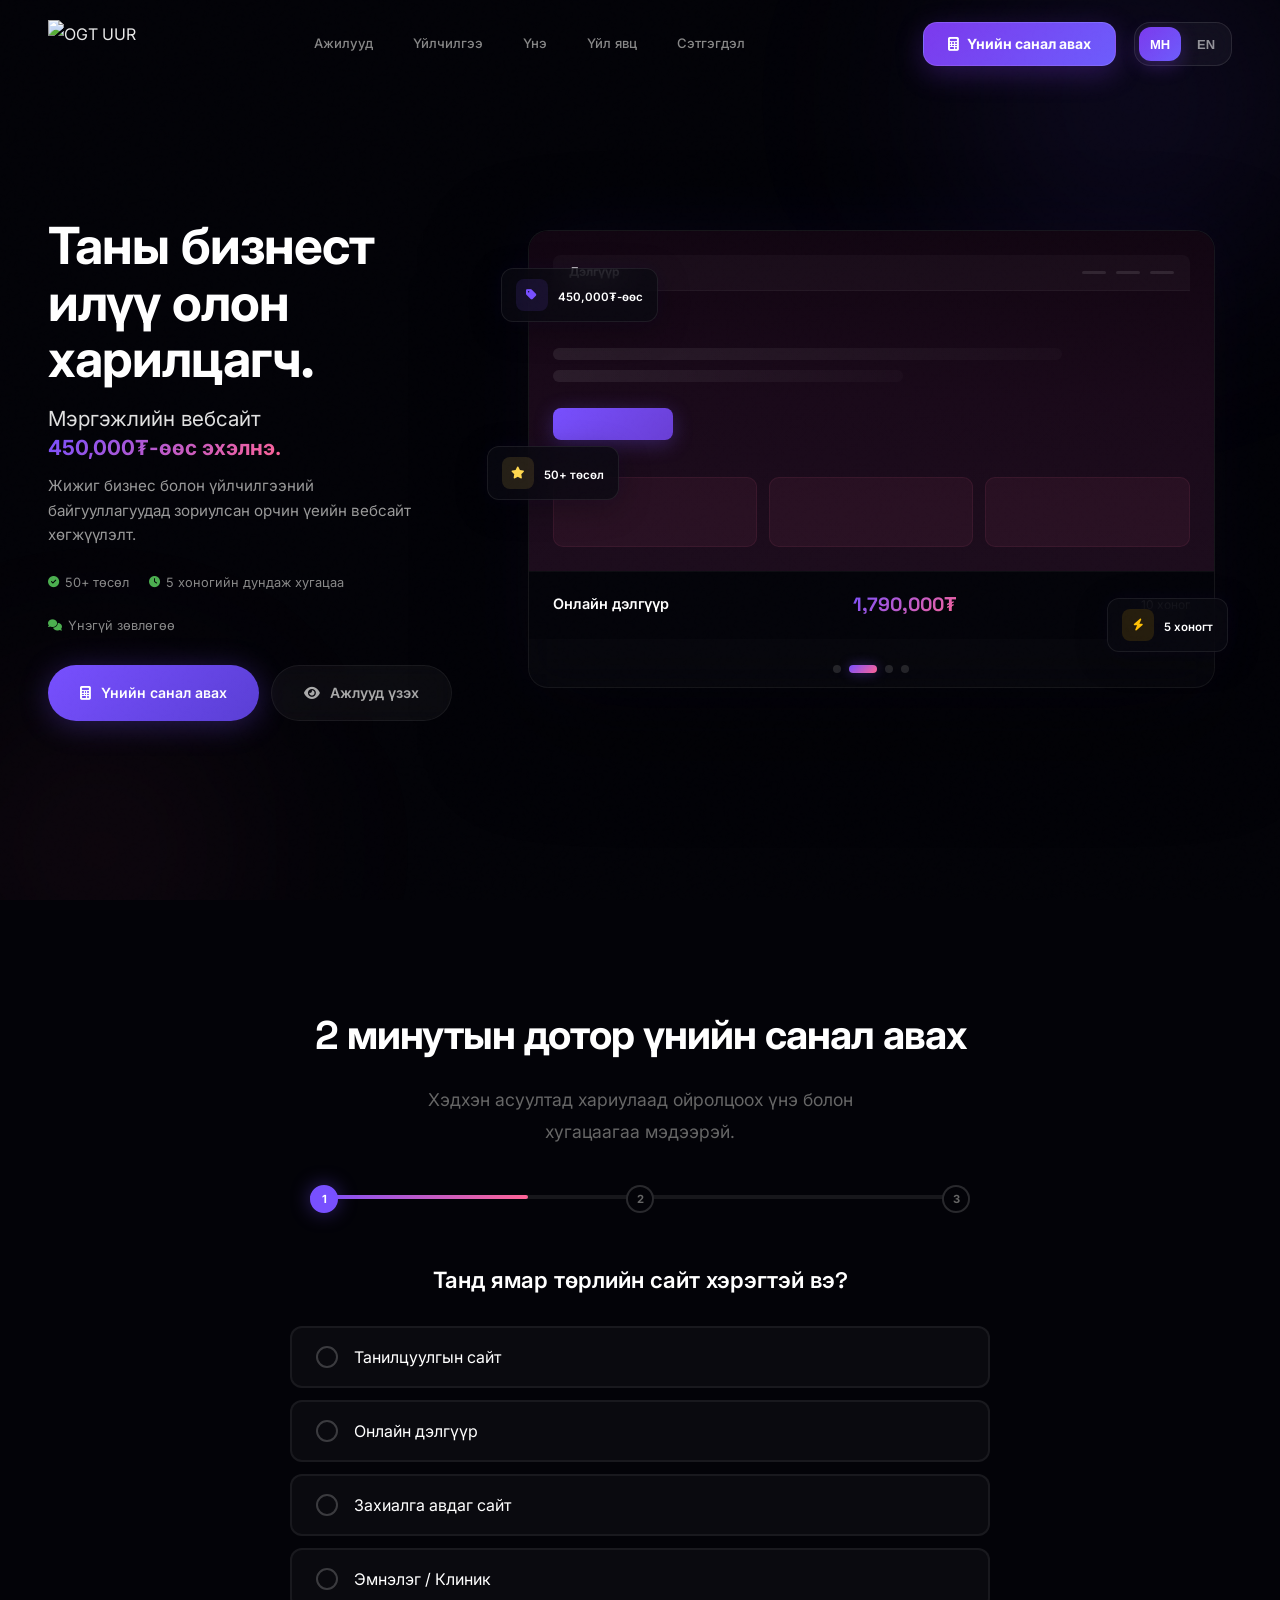
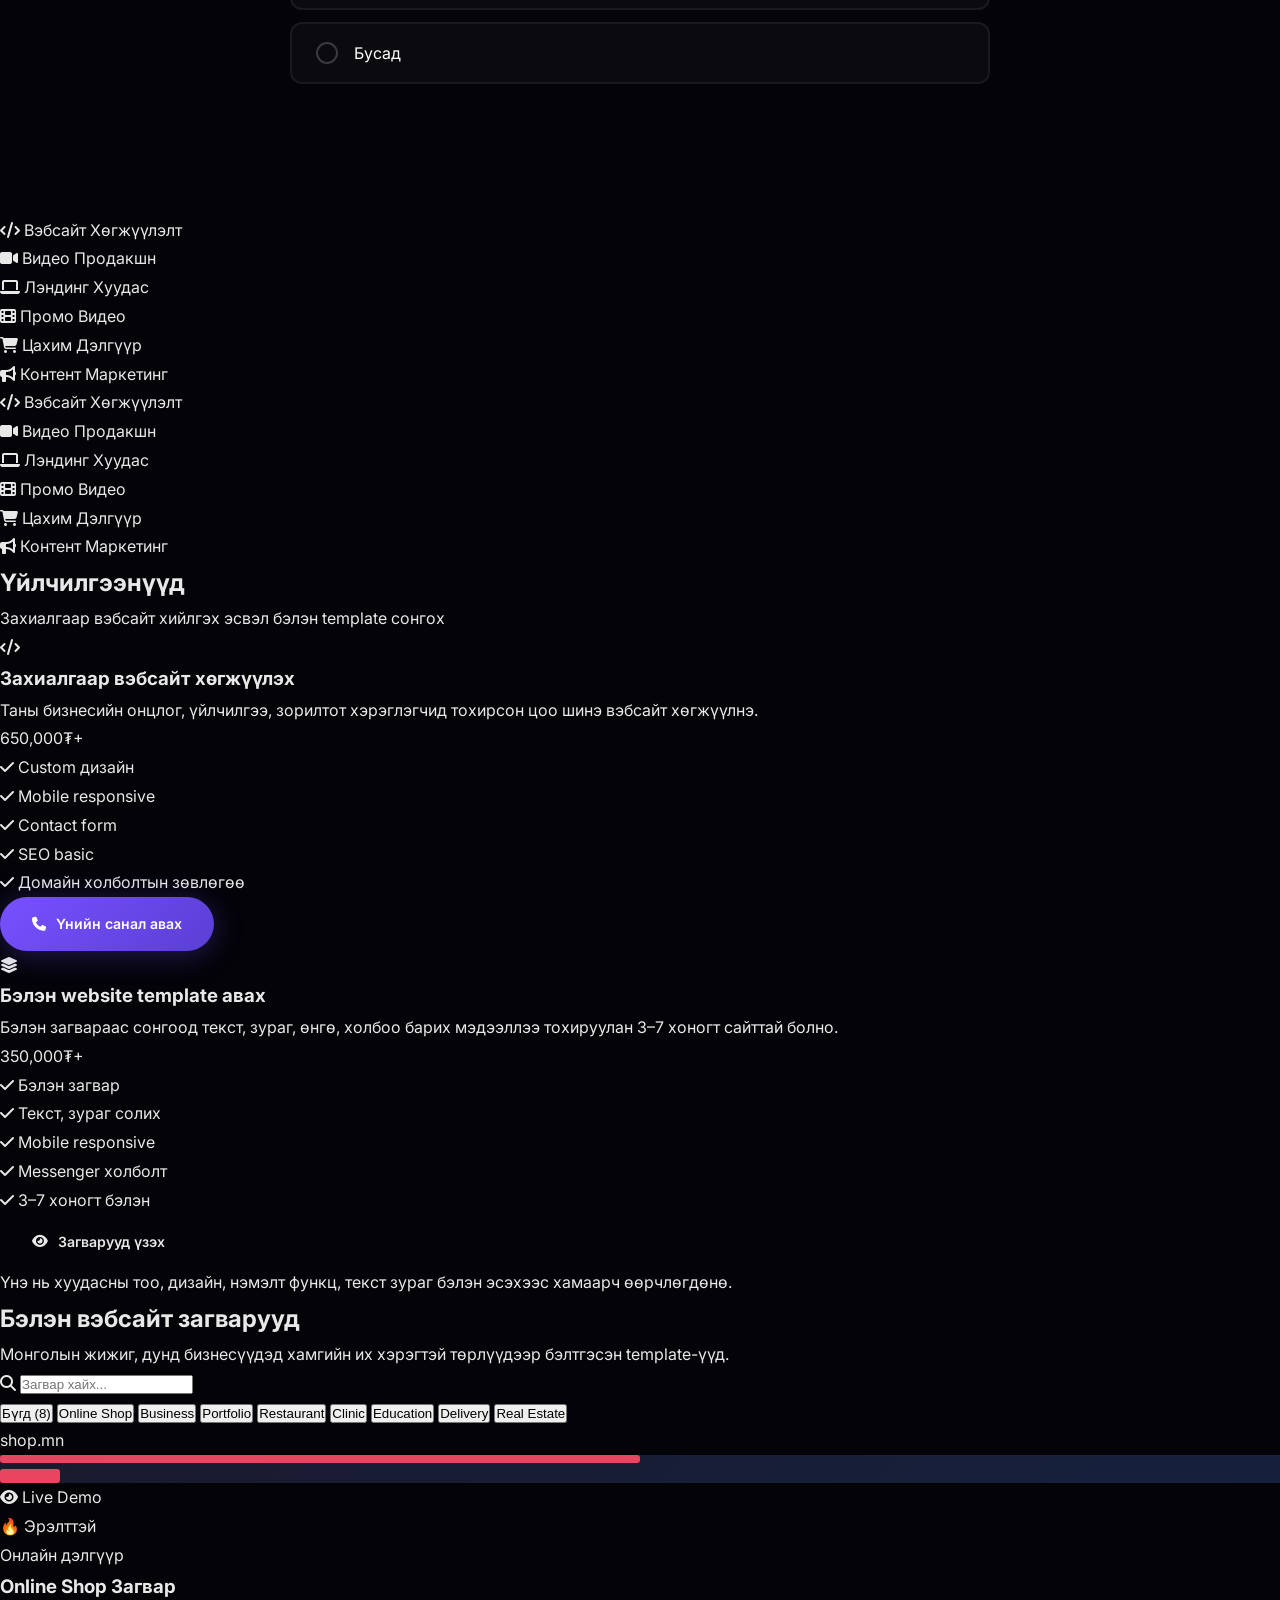
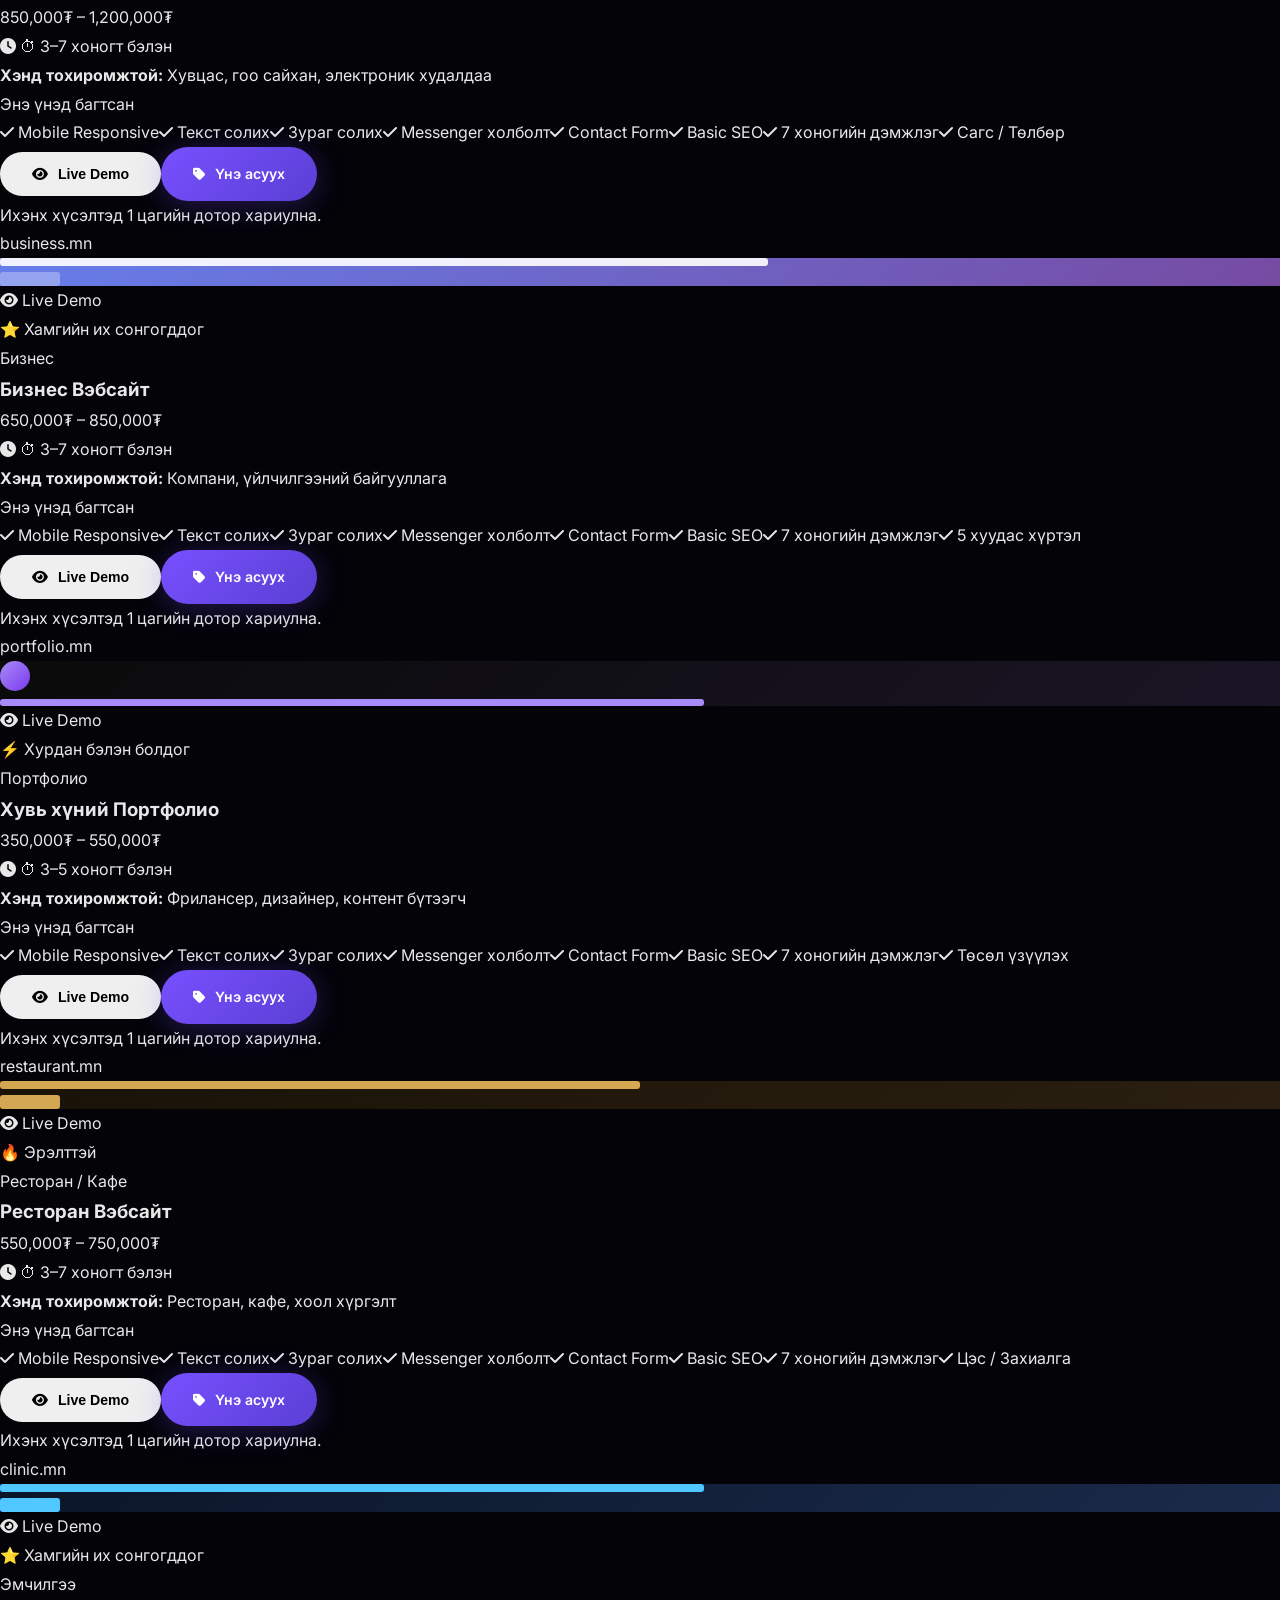
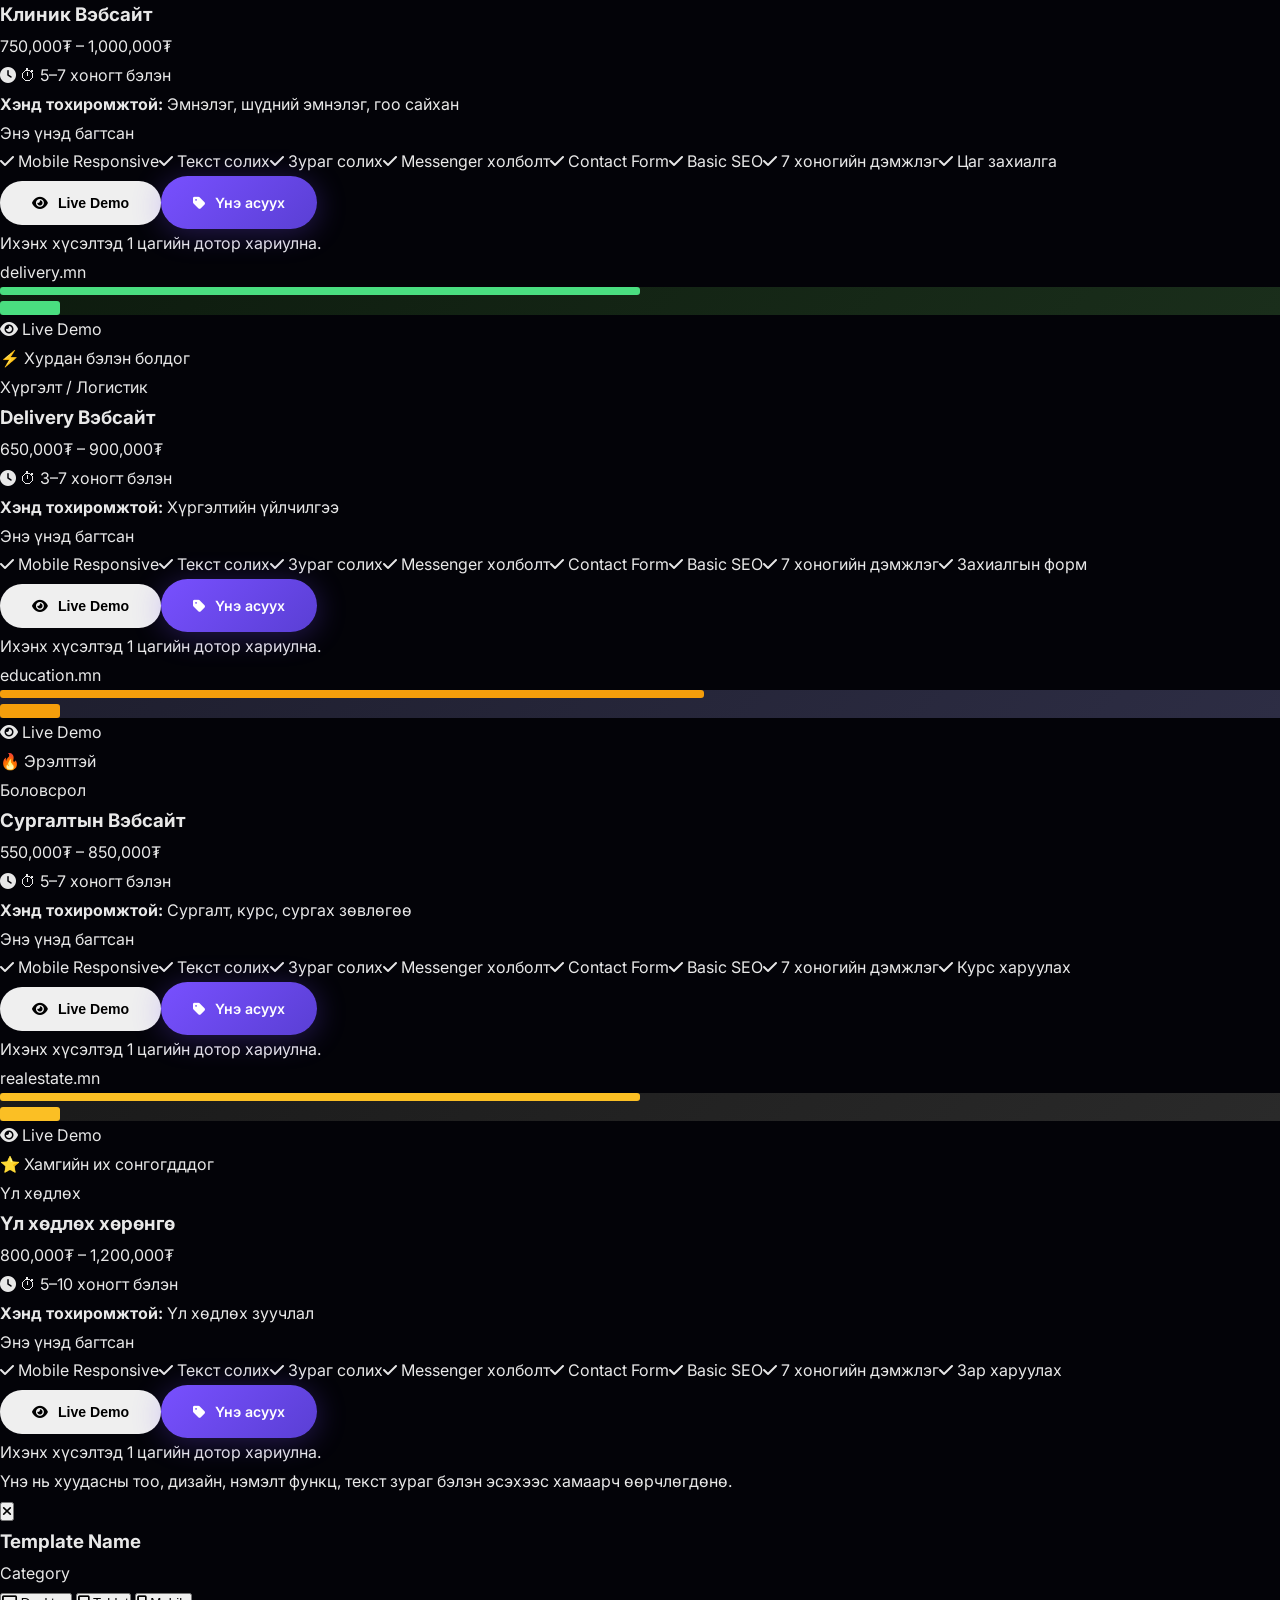
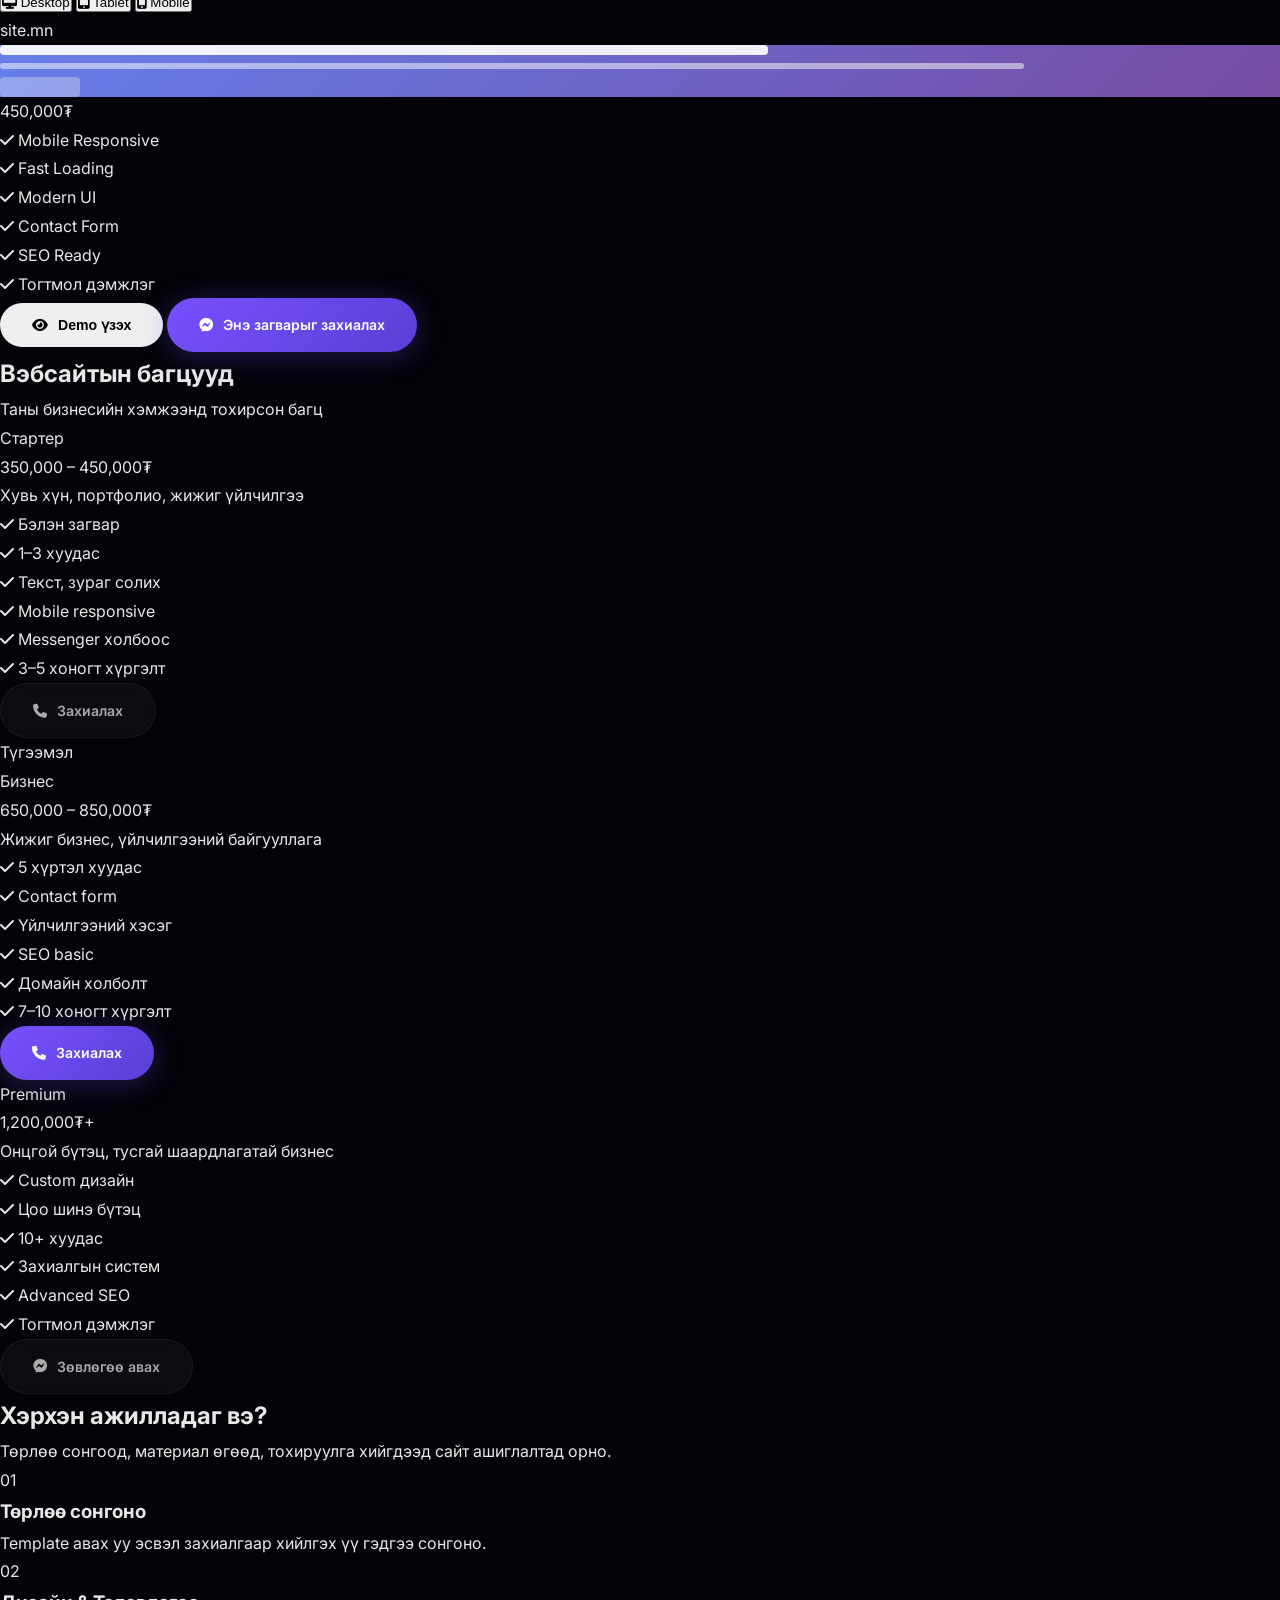
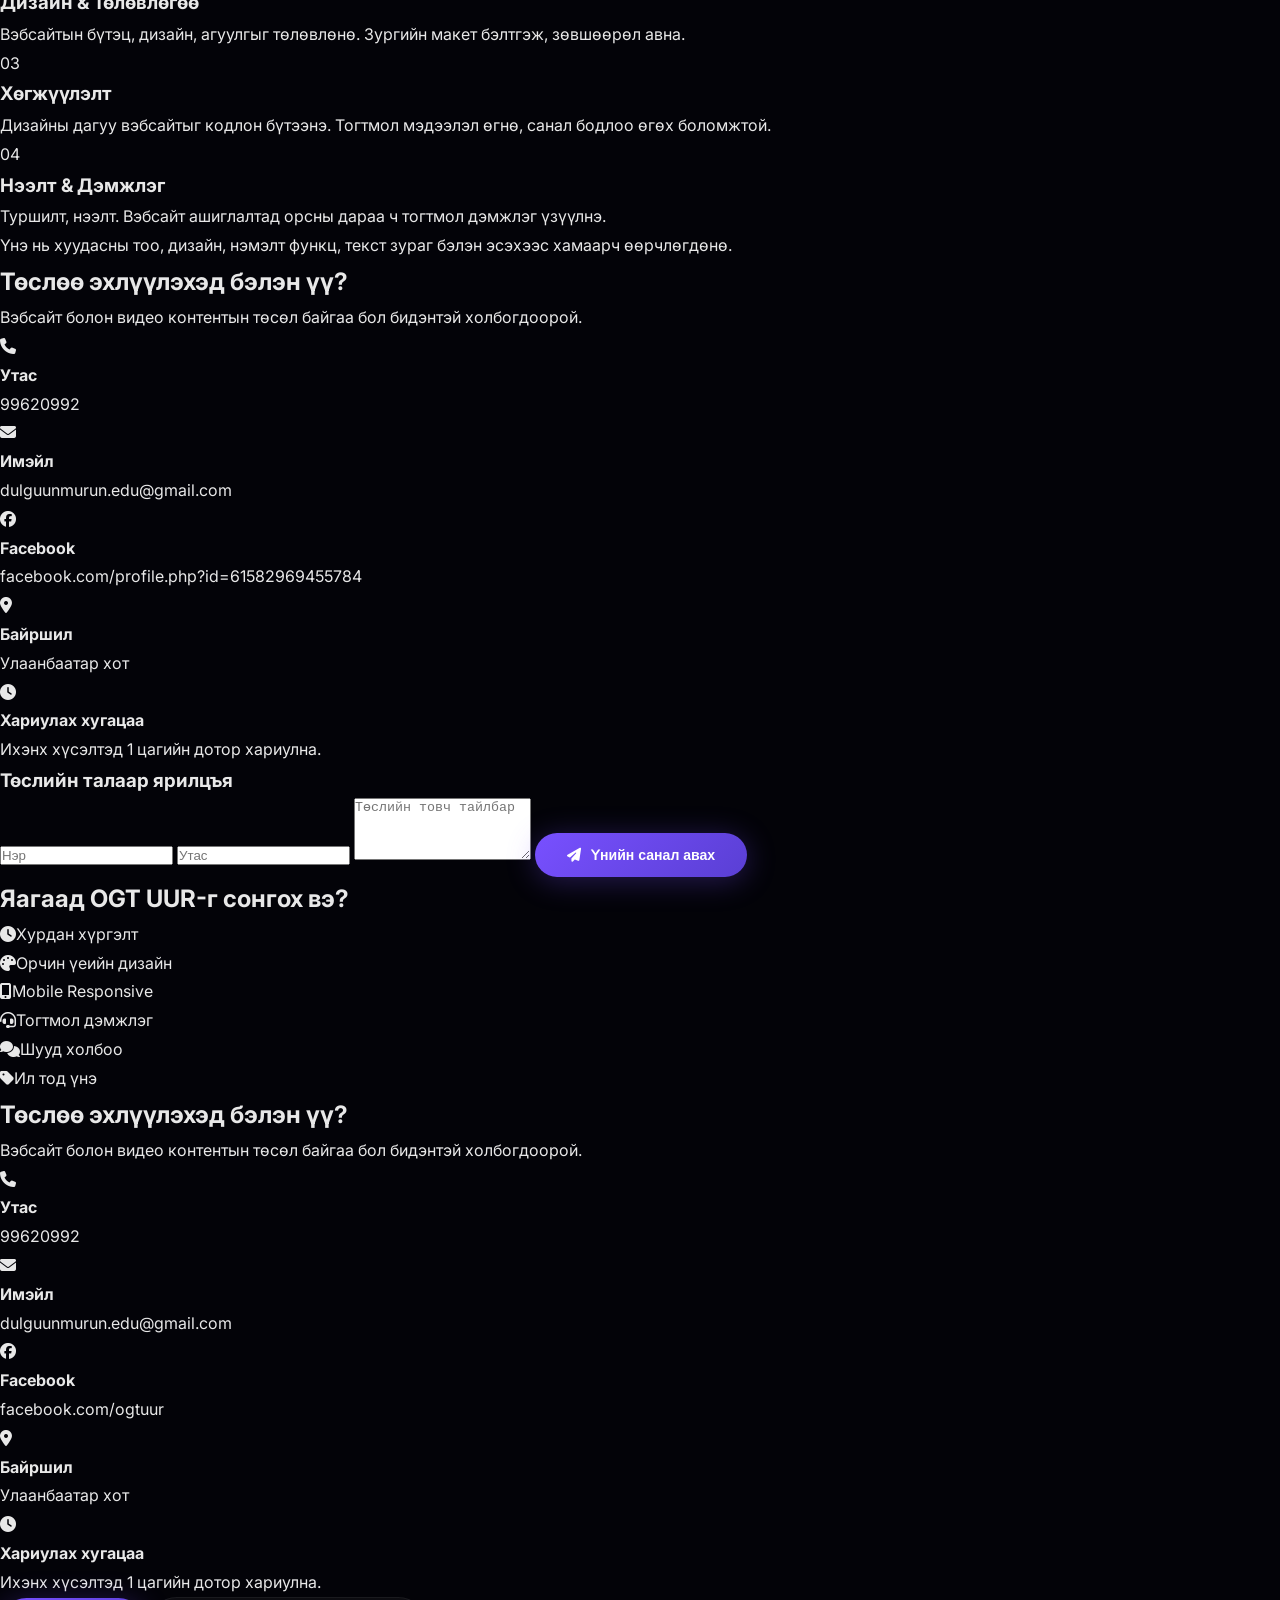
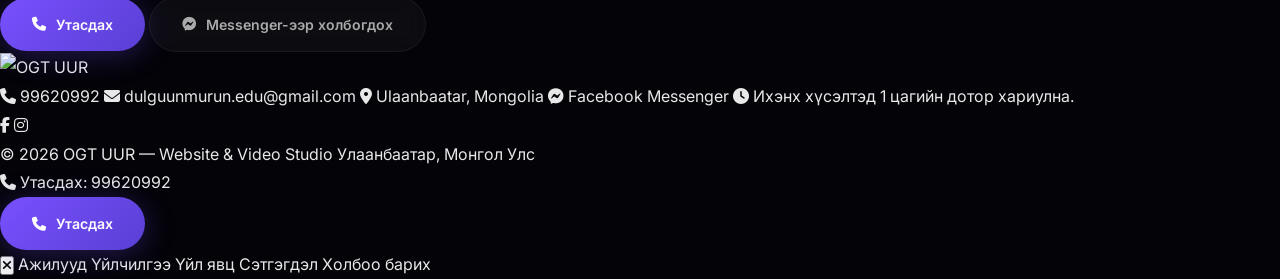
==== index.html @ 388d8c9a "Fix navigation bar UI issues Changes: - Skip link: hidden visually, shows on keyboard focus only - N" ====
<!DOCTYPE html>
<html lang="mn">
<head>
  <meta charset="UTF-8">
  <meta name="viewport" content="width=device-width, initial-scale=1.0">
  <title>OGT UUR — Website Studio</title>
  <link rel="icon" type="image/png" href="logo.png" />
  <meta name="description" content="OGT UUR — Монголын жижиг, дунд бизнесүүдэд зориулсан бэлэн вэбсайт загварууд. Захиалгаар custom вэбсайт хөгжүүлэлт." />
  <meta property="og:title" content="OGT UUR — Website Studio" />
  <meta property="og:description" content="Бэлэн вэбсайт загварууд, custom вэбсайт хөгжүүлэлт. Монголын бизнэст тохирсон шийдэл." />
  <meta property="og:type" content="website" />
  <meta property="og:url" content="https://dulguunmurunedu-boop.github.io/websitemaker/" />
  <meta property="og:image" content="https://dulguunmurunedu-boop.github.io/websitemaker/logo.png" />
  <meta property="og:image:width" content="1200" />
  <meta property="og:image:height" content="630" />
  <meta property="og:locale" content="mn_MN" />
  <meta name="twitter:card" content="summary_large_image" />
  <link rel="canonical" href="https://dulguunmurunedu-boop.github.io/websitemaker" />
  <link rel="alternate" hreflang="mn" href="https://dulguunmurunedu-boop.github.io/websitemaker/" />
  <link rel="alternate" hreflang="en" href="https://dulguunmurunedu-boop.github.io/websitemaker/?lang=en" />
  <link rel="alternate" hreflang="x-default" href="https://dulguunmurunedu-boop.github.io/websitemaker/" />
  <link rel="preconnect" href="https://fonts.googleapis.com">
  <link href="https://fonts.googleapis.com/css2?family=Inter:wght@300;400;500;600;700;800;900&family=JetBrains+Mono:wght@400;700&family=Space+Grotesk:wght@400;500;600;700&display=swap" rel="stylesheet">
  <link rel="stylesheet" href="https://cdnjs.cloudflare.com/ajax/libs/font-awesome/6.5.0/css/all.min.css">
  <style>
*, *::before, *::after { margin: 0; padding: 0; box-sizing: border-box; }
html { scroll-behavior: smooth; font-size: 16px; -webkit-font-smoothing: antialiased; -moz-osx-font-smoothing: grayscale; text-rendering: optimizeLegibility; }
:root { --font-heading: 'Space Grotesk', 'Inter', sans-serif; --font-body: 'Inter', sans-serif; --font-mono: 'JetBrains Mono', monospace; --accent: #7850ff; --accent-2: #ff6496; --accent-3: #50c8ff; --bg: #030308; --bg-card: rgba(13,13,20,0.6); --border: rgba(255,255,255,0.06); --text: #e8e8e8; --text-muted: #666; --glass: rgba(255,255,255,0.04); --radius: 20px; --radius-lg: 32px; --ease-out: cubic-bezier(0.16, 1, 0.3, 1); }
body {
      font-family: var(--font-body);
      background: var(--bg);
      color: var(--text);
      line-height: 1.8;
      overflow-x: hidden;
      cursor: default;
    }
a { text-decoration: none; color: inherit; }
.cursor {
      width: 20px; height: 20px;
      border: 2px solid rgba(120, 80, 255, 0.6);
      border-radius: 50%;
      position: fixed; top: 0; left: 0;
      pointer-events: none; z-index: 11000;
      will-change: transform;
      transition: width 0.3s ease, height 0.3s ease, border-color 0.3s ease, opacity 0.3s ease;
      opacity: 0;
    }
.cursor.active {
      width: 48px; height: 48px;
      border-color: rgba(255, 100, 150, 0.7);
    }
.cursor-dot {
      width: 6px; height: 6px;
      background: rgba(120, 80, 255, 0.9);
      border-radius: 50%;
      position: fixed; top: 0; left: 0;
      pointer-events: none; z-index: 11001;
      will-change: transform;
      transition: opacity 0.3s ease;
      opacity: 0;
    }

@media (max-width: 1024px) {
  .cursor, .cursor-dot { display: none !important; }

  .bento-card
.bento-card
.testimonials-grid { grid-template-columns: 1fr 1fr; }
  .showcase-card { min-width: 340px; }
  .portfolio-grid { grid-template-columns: repeat(2, 1fr); }
.services-grid { grid-template-columns: repeat(2, 1fr); }
/* Performance: reduce animations on tablet */
  .gradient-blob, .hero-orb { animation-duration: 60s !important; }
  
/* Performance: reduce blur on tablet */
  .noise { opacity: 0.05; }
}

.noise {
      position: fixed; inset: 0;
      background-image: url("data:image/svg+xml,%3Csvg viewBox='0 0 256 256' xmlns='http://www.w3.org/2000/svg'%3E%3Cfilter id='noise'%3E%3CfeTurbulence type='fractalNoise' baseFrequency='0.9' numOctaves='4' stitchTiles='stitch'/%3E%3C/filter%3E%3Crect width='100%25' height='100%25' filter='url(%23noise)' opacity='0.04'/%3E%3C/svg%3E");
      pointer-events: none; z-index: 9998;
      opacity: 0.15;
    }
/* ===== SKIP LINK ===== */
    .skip-link {
      position: absolute; top: -100px; left: 16px; z-index: 99999;
      background: var(--accent); color: #fff;
      padding: 12px 24px; font-size: 0.9rem; font-weight: 600;
      border-radius: 0 0 8px 8px; transition: top 0.3s;
    }
    .skip-link:focus { top: 0; }

    /* ===== NAV ===== */
    nav {
      position: fixed; top: 0; left: 0; right: 0;
      z-index: 1000; padding: 20px 48px;
      display: flex; align-items: center; justify-content: space-between;
      transition: all 0.5s var(--ease-out);
    }
    nav.scrolled {
      background: rgba(3,3,8,0.8);
      backdrop-filter: blur(40px) saturate(1.5);
      -webkit-backdrop-filter: blur(40px) saturate(1.5);
      border-bottom: 1px solid var(--border);
      padding: 14px 48px;
    }
    .nav-logo {
      text-decoration: none;
      display: flex; align-items: center;
      position: relative; transition: opacity 0.3s;
    }
    .nav-logo-img { height: 48px; width: auto; flex-shrink: 0; }
    .nav-logo:hover { opacity: 0.8; }
    .nav-links { display: flex; align-items: center; gap: 40px; }
    .nav-links a {
      font-size: 0.82rem; font-weight: 500; color: #888;
      transition: all 0.4s var(--ease-out); position: relative;
      padding: 4px 0;
    }
    .nav-links a::after {
      content: ''; position: absolute; bottom: -2px; left: 50%;
      width: 0; height: 1px;
      background: linear-gradient(90deg, var(--accent), var(--accent-2));
      transition: all 0.4s var(--ease-out);
      transform: translateX(-50%);
    }
    .nav-links a:hover { color: #fff; transform: translateY(-1px); }
    .nav-links a:hover::after { width: 100%; }

    /* Nav Actions Container */
    .nav-actions {
      display: flex; align-items: center; gap: 18px;
    }

    /* Nav CTA Button */
    .nav-cta {
      display: flex; align-items: center; justify-content: center; gap: 8px;
      padding: 12px 24px; min-height: 44px;
      background: linear-gradient(135deg, #7c3aed, #6d5dfc);
      color: #fff !important;
      border-radius: 14px; border: 1px solid rgba(255,255,255,0.12);
      font-weight: 700; font-size: 14px; line-height: 1;
      box-shadow: 0 8px 28px rgba(124, 58, 237, 0.28);
      transition: all 0.3s;
    }
    .nav-cta:hover {
      transform: translateY(-1px);
      box-shadow: 0 12px 36px rgba(124, 58, 237, 0.38);
    }
    .nav-cta::after { display: none !important; }

    /* Language Switcher */
    .lang-switcher {
      display: flex; align-items: center; gap: 4px;
      padding: 4px;
      background: rgba(255,255,255,0.04);
      border: 1px solid rgba(255,255,255,0.10);
      border-radius: 16px;
      backdrop-filter: blur(16px); -webkit-backdrop-filter: blur(16px);
    }
    .lang-btn {
      width: 42px; height: 34px;
      border-radius: 12px; border: none;
      background: transparent;
      color: rgba(255,255,255,0.55);
      font-size: 13px; font-weight: 700;
      cursor: pointer; transition: all 0.3s;
      display: flex; align-items: center; justify-content: center;
    }
    .lang-btn:hover {
      background: rgba(255,255,255,0.06);
      color: #fff;
    }
    .lang-btn.active {
      background: linear-gradient(135deg, #7c3aed, #6d5dfc);
      color: #fff;
      box-shadow: 0 6px 18px rgba(124,58,237,0.28);
    }

    .hamburger { display: none; flex-direction: column; gap: 5px; background: none; border: none; cursor: pointer; }
    .hamburger span { display: block; width: 22px; height: 2px; background: #fff; transition: all 0.3s; }
.btn {
      display: inline-flex; align-items: center; gap: 10px;
      padding: 14px 32px; border-radius: 100px;
      font-weight: 600; font-size: 0.88rem;
      cursor: pointer; transition: all 0.4s var(--ease-out); border: none;
      position: relative; overflow: hidden; text-decoration: none;
    }
.btn-primary {
      background: linear-gradient(135deg, var(--accent), #5a3fd4);
      color: #fff; box-shadow: 0 4px 30px rgba(120,80,255,0.3);
    }
.btn-primary:hover { transform: translateY(-3px); box-shadow: 0 8px 50px rgba(120,80,255,0.4); }
.btn-ghost {
      border: 1px solid var(--border); color: #aaa; background: var(--glass);
      backdrop-filter: blur(10px);
    }
.btn-ghost:hover { border-color: rgba(255,255,255,0.2); color: #fff; background: rgba(255,255,255,0.06); transform: translateY(-3px); }

    /* Mobile Nav */
    @media (max-width: 600px) {
      .nav-links { display: none; }
      .hamburger { display: flex; }
      .lang-switcher { padding: 3px; border-radius: 12px; }
      .lang-btn { width: 36px; height: 30px; font-size: 11px; border-radius: 10px; }
      .nav-cta { padding: 10px 16px; font-size: 13px; min-height: 40px; }
      .nav-actions { gap: 12px; }
    }

    /* ===== HERO ===== */
    .hero {
      min-height: 100vh; display: flex; align-items: center;
      position: relative; padding: 120px 48px 80px; overflow: hidden;
    }
    .hero-bg { position: absolute; inset: 0; pointer-events: none; z-index: 0; }
    .hero-orb {
      position: absolute; border-radius: 50%; filter: blur(100px);
      animation: orbFloat 20s ease-in-out infinite; will-change: transform;
    }
    .orb-1 {
      width: 500px; height: 500px; background: radial-gradient(circle, rgba(120,80,255,0.15) 0%, transparent 70%);
      top: -150px; right: -100px;
    }
    .orb-2 {
      width: 400px; height: 400px; background: radial-gradient(circle, rgba(255,100,150,0.1) 0%, transparent 70%);
      bottom: -150px; left: -100px; animation-delay: -8s;
    }
    @keyframes orbFloat {
      0%, 100% { transform: translate(0, 0) scale(1); opacity: 0.8; }
      50% { transform: translate(20px, -15px) scale(1.05); opacity: 1; }
    }
    .hero-inner {
      position: relative; z-index: 1;
      display: flex; align-items: center; gap: 60px;
      max-width: 1400px; width: 100%; margin: 0 auto;
    }
    .hero-text {
      flex: 0 0 38%; max-width: 420px;
      display: flex; flex-direction: column; align-items: flex-start;
    }
    .hero-title {
      font-family: var(--font-heading);
      font-size: clamp(2rem, 4vw, 3.2rem); font-weight: 700; line-height: 1.1;
      letter-spacing: -1px; margin-bottom: 16px; color: #fff;
    }
    .hero-subtitle {
      font-size: 1.3rem; color: #e0e0e0; margin-bottom: 12px; line-height: 1.4;
    }
    .hero-subtitle strong {
      background: linear-gradient(135deg, #7850ff 0%, #ff6496 100%);
      -webkit-background-clip: text; -webkit-text-fill-color: transparent; background-clip: text;
      font-weight: 700;
    }
    .hero-desc {
      font-size: 0.95rem; color: #999; max-width: 380px;
      margin-bottom: 24px; line-height: 1.6;
    }
    .hero-trust {
      display: flex; gap: 20px; flex-wrap: wrap; margin-bottom: 28px; font-size: 0.8rem; color: #888;
    }
    .hero-trust span { display: flex; align-items: center; gap: 6px; }
    .hero-trust i { color: #4caf50; font-size: 0.7rem; }
    .hero-actions {
      display: flex; gap: 12px; flex-wrap: wrap;
    }

    /* ===== SHOWCASE ===== */
    .hero-showcase {
      flex: 0 0 58%; position: relative; min-height: 480px;
    }
    .showcase-card {
      background: rgba(10,10,18,0.6);
      backdrop-filter: blur(20px); -webkit-backdrop-filter: blur(20px);
      border: 1px solid rgba(255,255,255,0.06);
      border-radius: 20px; overflow: hidden;
      box-shadow: 0 40px 100px rgba(0,0,0,0.5), 0 0 80px rgba(120,80,255,0.06);
    }
    .showcase-viewport { position: relative; height: 420px; overflow: hidden; }
    .showcase-slide {
      position: absolute; inset: 0; opacity: 0;
      transition: opacity 1s ease, transform 1s ease;
      transform: scale(0.96);
    }
    .showcase-slide.active { opacity: 1; transform: scale(1); }
    .showcase-screenshot {
      height: 340px; padding: 24px; position: relative;
      display: flex; flex-direction: column;
    }
    .screenshot-nav {
      height: 36px; background: rgba(255,255,255,0.03);
      border-bottom: 1px solid rgba(255,255,255,0.04);
      border-radius: 8px 8px 0 0;
      display: flex; align-items: center; padding: 0 16px;
      margin-bottom: 20px;
    }
    .screenshot-logo {
      font-family: var(--font-heading); font-size: 0.75rem; font-weight: 700;
      background: linear-gradient(135deg, #fff 0%, #aaa 100%);
      -webkit-background-clip: text; -webkit-text-fill-color: transparent; background-clip: text;
      flex: 1;
    }
    .screenshot-links { display: flex; gap: 10px; }
    .screenshot-links span { width: 24px; height: 3px; background: rgba(255,255,255,0.1); border-radius: 2px; }
    .screenshot-hero { flex: 1; display: flex; flex-direction: column; justify-content: center; padding: 10px 0; }
    .screenshot-hero-line {
      height: 12px; border-radius: 6px; margin-bottom: 10px;
      background: linear-gradient(90deg, rgba(255,255,255,0.08) 0%, rgba(255,255,255,0.02) 100%);
    }
    .screenshot-hero-line.w80 { width: 80%; }
    .screenshot-hero-line.w60 { width: 55%; }
    .screenshot-hero-btn {
      width: 120px; height: 32px; border-radius: 8px;
      background: linear-gradient(135deg, #7850ff 0%, #6a3fd4 100%);
      box-shadow: 0 4px 20px rgba(120,80,255,0.3);
      margin-top: 16px;
    }
    .screenshot-cards { display: grid; grid-template-columns: repeat(3, 1fr); gap: 12px; }
    .screenshot-card {
      height: 70px; border-radius: 10px;
      background: rgba(255,255,255,0.03);
      border: 1px solid rgba(255,255,255,0.04);
    }
    .clinic-bg { background: linear-gradient(180deg, #060d1a 0%, #0a1628 50%, #0d1a2d 100%); }
    .clinic-bg .screenshot-card { background: rgba(80,200,255,0.06); border-color: rgba(80,200,255,0.08); }
    .shop-bg { background: linear-gradient(180deg, #120612 0%, #1a0a1a 50%, #1d0d1d 100%); }
    .shop-bg .screenshot-card { background: rgba(255,100,150,0.06); border-color: rgba(255,100,150,0.08); }
    .restaurant-bg { background: linear-gradient(180deg, #141006 0%, #1a140a 50%, #1d170d 100%); }
    .restaurant-bg .screenshot-card { background: rgba(255,193,7,0.06); border-color: rgba(255,193,7,0.08); }
    .business-bg { background: linear-gradient(180deg, #080812 0%, #0a0a1a 50%, #0d0d1d 100%); }
    .business-bg .screenshot-card { background: rgba(120,80,255,0.06); border-color: rgba(120,80,255,0.08); }
    .showcase-info {
      padding: 16px 24px; display: flex; align-items: center; justify-content: space-between;
      border-top: 1px solid rgba(255,255,255,0.04);
      background: rgba(0,0,0,0.2);
    }
    .showcase-category { font-family: var(--font-heading); font-size: 0.9rem; font-weight: 600; color: #fff; }
    .showcase-price {
      font-family: var(--font-heading); font-size: 1.2rem; font-weight: 700;
      background: linear-gradient(135deg, #7850ff 0%, #ff6496 100%);
      -webkit-background-clip: text; -webkit-text-fill-color: transparent; background-clip: text;
    }
    .showcase-time { font-size: 0.75rem; color: #888; }
    .showcase-dots { display: flex; justify-content: center; gap: 8px; padding: 14px; }
    .showcase-dots .dot {
      width: 8px; height: 8px; border-radius: 50%;
      background: rgba(255,255,255,0.12); transition: all 0.4s; cursor: pointer;
    }
    .showcase-dots .dot.active {
      background: linear-gradient(135deg, #7850ff, #ff6496);
      width: 28px; border-radius: 4px;
      box-shadow: 0 0 12px rgba(120,80,255,0.4);
    }

    /* ===== FLOATING CARDS ===== */
    .float-card {
      position: absolute;
      background: rgba(10,10,18,0.75);
      backdrop-filter: blur(16px); -webkit-backdrop-filter: blur(16px);
      border: 1px solid rgba(255,255,255,0.08);
      border-radius: 12px;
      padding: 10px 14px; display: flex; align-items: center; gap: 10px;
      z-index: 3;
      box-shadow: 0 8px 32px rgba(0,0,0,0.3), 0 0 20px rgba(120,80,255,0.05);
    }
    .fc-icon {
      width: 32px; height: 32px; border-radius: 8px;
      display: flex; align-items: center; justify-content: center;
      font-size: 0.75rem;
    }
    .fc-price .fc-icon { background: rgba(120,80,255,0.12); color: #7850ff; }
    .fc-time .fc-icon { background: rgba(255,193,7,0.12); color: #ffc107; }
    .fc-projects .fc-icon { background: rgba(255,216,80,0.12); color: #ffd850; }
    .fc-text span { font-size: 0.72rem; font-weight: 600; color: #fff; }
    .fc-price { top: 8%; left: -4%; }
    .fc-time { bottom: 12%; right: -2%; }
    .fc-projects { top: 45%; left: -6%; }

    /* ===== MOBILE ===== */
    @media (max-width: 1024px) {
      .hero-inner { flex-direction: column; gap: 40px; }
      .hero-text { flex: none; max-width: 100%; align-items: center; text-align: center; }
      .hero-desc { max-width: 100%; }
      .hero-actions { justify-content: center; }
      .hero-trust { justify-content: center; }
      .hero-showcase { flex: none; width: 100%; min-height: 400px; }
      .showcase-viewport { height: 340px; }
      .showcase-screenshot { height: 280px; }
      .float-card { display: none; }
    }
    @media (max-width: 600px) {
      .hero { padding: 100px 20px 60px; }
      .hero-title { font-size: 1.8rem; }
      .hero-subtitle { font-size: 1.1rem; }
      .showcase-viewport { height: 280px; }
      .showcase-screenshot { height: 220px; padding: 16px; }
    }

/* ===== CALCULATOR ===== */
    .calculator { padding: 100px 48px; }
    .calc-container { max-width: 700px; margin: 0 auto; }
    .calc-header { text-align: center; margin-bottom: 48px; }
    .calc-header h2 { font-family: var(--font-heading); font-size: 2.5rem; font-weight: 700; color: #fff; letter-spacing: -1px; margin-bottom: 12px; }
    .calc-header p { font-size: 1.1rem; color: #666; max-width: 500px; margin: 0 auto; }

    /* Progress */
    .calc-progress { position: relative; margin-bottom: 48px; padding: 0 20px; }
    .calc-progress-bar { height: 4px; background: rgba(255,255,255,0.08); border-radius: 2px; position: relative; overflow: hidden; }
    .calc-progress-bar::after { content: ''; position: absolute; top: 0; left: 0; height: 100%; width: 33%; background: linear-gradient(90deg, var(--accent), var(--accent-2)); border-radius: 2px; transition: width 0.5s var(--ease-out); }
    .calc-progress-bar.step-2::after { width: 66%; }
    .calc-progress-bar.step-3::after { width: 100%; }
    .calc-steps { display: flex; justify-content: space-between; margin-top: -14px; }
    .calc-step-indicator { width: 28px; height: 28px; border-radius: 50%; background: var(--bg); border: 2px solid rgba(255,255,255,0.15); display: flex; align-items: center; justify-content: center; font-size: 0.7rem; font-weight: 700; color: #666; transition: all 0.4s; position: relative; z-index: 1; }
    .calc-step-indicator.active { border-color: var(--accent); color: #fff; background: var(--accent); box-shadow: 0 0 20px rgba(120,80,255,0.4); }
    .calc-step-indicator.done { border-color: var(--accent-2); color: #fff; background: var(--accent-2); }

    /* Steps */
    .calc-step { display: none; animation: fadeInUp 0.5s ease; }
    .calc-step.active { display: block; }
    .calc-question { font-family: var(--font-heading); font-size: 1.4rem; font-weight: 600; color: #fff; margin-bottom: 24px; text-align: center; }

    /* Simple Option Buttons */
    .calc-options-simple { display: flex; flex-direction: column; gap: 12px; margin-bottom: 32px; }
    .calc-option-btn { display: flex; align-items: center; gap: 16px; padding: 18px 24px; background: rgba(255,255,255,0.03); border: 2px solid rgba(255,255,255,0.06); border-radius: 12px; cursor: pointer; transition: all 0.3s var(--ease-out); color: #fff; font-family: var(--font-body); font-size: 1rem; text-align: left; }
    .calc-option-btn:hover { border-color: rgba(120,80,255,0.4); background: rgba(120,80,255,0.06); }
    .calc-option-btn.selected { border-color: var(--accent); background: rgba(120,80,255,0.1); }
    .calc-radio { width: 22px; height: 22px; border-radius: 50%; border: 2px solid rgba(255,255,255,0.2); flex-shrink: 0; transition: all 0.3s; display: flex; align-items: center; justify-content: center; }
    .calc-option-btn.selected .calc-radio { border-color: var(--accent); background: var(--accent); }
    .calc-option-btn.selected .calc-radio::after { content: ''; width: 8px; height: 8px; background: #fff; border-radius: 50%; }
    .calc-option-text { flex: 1; }

    /* Navigation */
    .calc-back-btn { background: none; border: none; color: #666; font-size: 0.9rem; cursor: pointer; padding: 12px 20px; border-radius: 8px; transition: all 0.3s; display: flex; align-items: center; gap: 8px; }
    .calc-back-btn:hover { color: #fff; background: rgba(255,255,255,0.05); }

    /* Result */
    .calc-result { display: none; text-align: center; padding: 40px; background: rgba(255,255,255,0.03); border: 2px solid rgba(120,80,255,0.2); border-radius: 24px; margin-bottom: 32px; animation: fadeInUp 0.5s ease; }
    .calc-result.show { display: block; }
    .calc-result-header { margin-bottom: 24px; }
    .calc-result-icon { font-size: 2.5rem; color: #4caf50; margin-bottom: 12px; }
    .calc-result-title { font-family: var(--font-heading); font-size: 1.2rem; color: #888; }
    .calc-result-price-range { font-family: var(--font-heading); font-size: 2.5rem; font-weight: 700; margin-bottom: 8px; }
    .calc-result-price-range span { background: linear-gradient(135deg, var(--accent), var(--accent-2)); -webkit-background-clip: text; -webkit-text-fill-color: transparent; background-clip: text; }
    .calc-result-time { font-size: 1.1rem; color: #888; margin-bottom: 24px; }
    .calc-result-notice { font-size: 0.85rem; color: #666; display: flex; align-items: center; justify-content: center; gap: 8px; margin-bottom: 24px; text-align: center; }

    /* Trust */
    .calc-trust { display: grid; grid-template-columns: 1fr 1fr; gap: 12px; padding: 20px; background: rgba(76,175,80,0.06); border: 1px solid rgba(76,175,80,0.15); border-radius: 12px; margin-bottom: 24px; }
    .calc-trust-item { font-size: 0.8rem; color: #ccc; display: flex; align-items: center; gap: 8px; }

    /* Lead Form */
    .calc-lead-form { display: none; padding: 40px; background: rgba(255,255,255,0.02); border: 1px solid rgba(255,255,255,0.06); border-radius: 24px; animation: fadeInUp 0.5s ease; }
    .calc-lead-form.show { display: block; }
    .calc-lead-header { text-align: center; margin-bottom: 32px; }
    .calc-lead-header h3 { font-family: var(--font-heading); font-size: 1.4rem; color: #fff; margin-bottom: 8px; }
    .calc-lead-header p { font-size: 0.9rem; color: #666; }
    .calc-form-row { display: grid; grid-template-columns: 1fr 1fr; gap: 16px; margin-bottom: 16px; }
    .calc-form-full { width: 100%; margin-bottom: 24px; }
    .calc-lead-form input { width: 100%; padding: 14px 18px; background: rgba(255,255,255,0.04); border: 1px solid rgba(255,255,255,0.08); border-radius: 10px; color: #fff; font-size: 0.9rem; font-family: var(--font-body); transition: all 0.3s; box-sizing: border-box; }
    .calc-lead-form input:focus { outline: none; border-color: var(--accent); background: rgba(120,80,255,0.05); }
    .calc-lead-form input::placeholder { color: #555; }
    .calc-lead-form .btn-block { width: 100%; justify-content: center; }
    .calc-form-success { display: none; text-align: center; padding: 40px; }
    .calc-form-success.show { display: block; }
    .calc-form-success i { font-size: 3rem; color: #4caf50; margin-bottom: 16px; }
    .calc-form-success h4 { font-family: var(--font-heading); font-size: 1.3rem; color: #fff; margin-bottom: 8px; }
    .calc-form-success p { color: #888; }

    /* Mobile */
    @media (max-width: 768px) {
      .calculator { padding: 60px 20px; }
      .calc-header h2 { font-size: 1.8rem; }
      .calc-question { font-size: 1.2rem; }
      .calc-result-price-range { font-size: 1.8rem; }
      .calc-form-row { grid-template-columns: 1fr; }
      .calc-trust { grid-template-columns: 1fr; }
    }

</style>

  <script type="application/ld+json">
  {
    "@context": "https://schema.org",
    "@type": "LocalBusiness",
    "name": "OGT UUR",
    "description": "Монголын жижиг, дунд бизнесүүдэд зориулсан вэбсайт болон видео контент үйлдвэрлэл.",
    "url": "https://dulguunmurunedu-boop.github.io/websitemaker/",
    "telephone": "+976-99620992",
    "email": "dulguunmurun.edu@gmail.com",
    "address": {
      "@type": "PostalAddress",
      "addressLocality": "Ulaanbaatar",
      "addressCountry": "MN"
    },
    "priceRange": "₮₮",
    "openingHours": "Mo-Su 09:00-18:00",
    "sameAs": [
      "https://www.facebook.com/profile.php?id=61582969455784"
    ],
    "serviceArea": {
      "@type": "Country",
      "name": "Mongolia"
    }
  }
  </script>
</head>
<body>
  <a href="#main-content" class="skip-link">Үндсэн агуулх руу очих</a>


  <!-- SCROLL PROGRESS -->
  <div class="scroll-progress" id="scrollProgress"></div>

  <!-- CURSOR -->
  <div class="cursor" id="cursor"></div>
  <div class="cursor-dot" id="cursorDot"></div>

  <!-- NOISE -->
  <div class="noise"></div>


  <!-- NAV -->
  <nav id="navbar" aria-label="Үндсэн цэс">
    <a href="#hero" class="nav-logo">
      <img src="logo.png" alt="OGT UUR" class="nav-logo-img" />
    </a>
    <div class="nav-links">
      <a href="#work"><span data-mn="navWork">Ажилууд</span></a>
      <a href="#services"><span data-mn="navServices">Үйлчилгээ</span></a>
      <a href="#pricing"><span data-mn="navPricing">Үнэ</span></a>
      <a href="#process"><span data-mn="navProcess">Үйл явц</span></a>
      <a href="#testimonials"><span data-mn="navReviews">Сэтгэгдэл</span></a>
    </div>
    <div class="nav-actions">
      <a href="#calculator" class="nav-cta"><i class="fas fa-calculator"></i> Үнийн санал авах</a>
      <div class="lang-switcher" role="group" aria-label="Хэл сонгох">
        <button class="lang-btn active" data-lang="mn" aria-pressed="true">МН</button>
        <button class="lang-btn" data-lang="en" aria-pressed="false">EN</button>
      </div>
    </div>
    <button class="hamburger" id="hamburger" aria-label="Цэс нээх" aria-expanded="false"><span></span><span></span><span></span></button>
  </nav>

  <!-- HERO — CONVERSION 2026 -->
  <section class="hero" id="hero">
    <div class="hero-bg">
      <div class="hero-orb orb-1"></div>
      <div class="hero-orb orb-2"></div>
    </div>
    <div class="hero-inner">

      <!-- LEFT: Text -->
      <div class="hero-text">
        <h1 class="hero-title">
          Таны бизнест<br>илүү олон харилцагч.
        </h1>
        <p class="hero-subtitle">Мэргэжлийн вебсайт<br><strong>450,000₮-өөс эхэлнэ.</strong></p>
        <p class="hero-desc">Жижиг бизнес болон үйлчилгээний байгууллагуудад зориулсан орчин үеийн вебсайт хөгжүүлэлт.</p>

        <div class="hero-trust">
          <span><i class="fas fa-check-circle"></i> 50+ төсөл</span>
          <span><i class="fas fa-clock"></i> 5 хоногийн дундаж хугацаа</span>
          <span><i class="fas fa-comments"></i> Үнэгүй зөвлөгөө</span>
        </div>

        <div class="hero-actions">
          <a href="#calculator" class="btn btn-primary"><i class="fas fa-calculator"></i> Үнийн санал авах</a>
          <a href="#work" class="btn btn-ghost"><i class="fas fa-eye"></i> Ажлууд үзэх</a>
        </div>
      </div>

      <!-- RIGHT: Premium Showcase Card -->
      <div class="hero-showcase">
        <div class="showcase-card">
          <div class="showcase-viewport">
            <div class="showcase-slide active" data-slide="0">
              <div class="showcase-screenshot clinic-bg">
                <div class="screenshot-nav"><div class="screenshot-logo">Эмнэлэг</div><div class="screenshot-links"><span></span><span></span><span></span></div></div>
                <div class="screenshot-hero"><div class="screenshot-hero-line w80"></div><div class="screenshot-hero-line w60"></div><div class="screenshot-hero-btn"></div></div>
                <div class="screenshot-cards"><div class="screenshot-card"></div><div class="screenshot-card"></div><div class="screenshot-card"></div></div>
              </div>
              <div class="showcase-info">
                <div class="showcase-category">Эмнэлгийн сайт</div>
                <div class="showcase-price">1,290,000₮</div>
                <div class="showcase-time">7 хоног</div>
              </div>
            </div>
            <div class="showcase-slide" data-slide="1">
              <div class="showcase-screenshot shop-bg">
                <div class="screenshot-nav"><div class="screenshot-logo">Дэлгүүр</div><div class="screenshot-links"><span></span><span></span><span></span></div></div>
                <div class="screenshot-hero"><div class="screenshot-hero-line w80"></div><div class="screenshot-hero-line w60"></div><div class="screenshot-hero-btn"></div></div>
                <div class="screenshot-cards"><div class="screenshot-card"></div><div class="screenshot-card"></div><div class="screenshot-card"></div></div>
              </div>
              <div class="showcase-info">
                <div class="showcase-category">Онлайн дэлгүүр</div>
                <div class="showcase-price">1,790,000₮</div>
                <div class="showcase-time">10 хоног</div>
              </div>
            </div>
            <div class="showcase-slide" data-slide="2">
              <div class="showcase-screenshot restaurant-bg">
                <div class="screenshot-nav"><div class="screenshot-logo">Ресторан</div><div class="screenshot-links"><span></span><span></span><span></span></div></div>
                <div class="screenshot-hero"><div class="screenshot-hero-line w80"></div><div class="screenshot-hero-line w60"></div><div class="screenshot-hero-btn"></div></div>
                <div class="screenshot-cards"><div class="screenshot-card"></div><div class="screenshot-card"></div><div class="screenshot-card"></div></div>
              </div>
              <div class="showcase-info">
                <div class="showcase-category">Ресторан</div>
                <div class="showcase-price">990,000₮</div>
                <div class="showcase-time">5 хоног</div>
              </div>
            </div>
            <div class="showcase-slide" data-slide="3">
              <div class="showcase-screenshot business-bg">
                <div class="screenshot-nav"><div class="screenshot-logo">Бизнес</div><div class="screenshot-links"><span></span><span></span><span></span></div></div>
                <div class="screenshot-hero"><div class="screenshot-hero-line w80"></div><div class="screenshot-hero-line w60"></div><div class="screenshot-hero-btn"></div></div>
                <div class="screenshot-cards"><div class="screenshot-card"></div><div class="screenshot-card"></div><div class="screenshot-card"></div></div>
              </div>
              <div class="showcase-info">
                <div class="showcase-category">Байгууллагын сайт</div>
                <div class="showcase-price">890,000₮</div>
                <div class="showcase-time">4 хоног</div>
              </div>
            </div>
          </div>
          <div class="showcase-dots">
            <span class="dot active" data-slide="0"></span>
            <span class="dot" data-slide="1"></span>
            <span class="dot" data-slide="2"></span>
            <span class="dot" data-slide="3"></span>
          </div>
        </div>

        <!-- Floating Cards -->
        <div class="float-card fc-price">
          <div class="fc-icon"><i class="fas fa-tag"></i></div>
          <div class="fc-text"><span>450,000₮-өөс</span></div>
        </div>
        <div class="float-card fc-time">
          <div class="fc-icon"><i class="fas fa-bolt"></i></div>
          <div class="fc-text"><span>5 хоногт</span></div>
        </div>
        <div class="float-card fc-projects">
          <div class="fc-icon"><i class="fas fa-star"></i></div>
          <div class="fc-text"><span>50+ төсөл</span></div>
        </div>
      </div>

    </div>
  </section>

  <!-- WEBSITE CALCULATOR -->
  <section class="calculator" id="calculator">
    <div class="calc-container">
      <div class="calc-header">
        <h2>2 минутын дотор үнийн санал авах</h2>
        <p>Хэдхэн асуултад хариулаад ойролцоох үнэ болон хугацаагаа мэдээрэй.</p>
      </div>

      <!-- Progress -->
      <div class="calc-progress">
        <div class="calc-progress-bar" id="calcProgressBar"></div>
        <div class="calc-steps">
          <div class="calc-step-indicator active" data-step="1"><span>1</span></div>
          <div class="calc-step-indicator" data-step="2"><span>2</span></div>
          <div class="calc-step-indicator" data-step="3"><span>3</span></div>
        </div>
      </div>

      <!-- Step 1: Website Type -->
      <div class="calc-step active" id="calcStep1">
        <div class="calc-question">Танд ямар төрлийн сайт хэрэгтэй вэ?</div>
        <div class="calc-options-simple">
          <button class="calc-option-btn" data-value="intro" data-price="890000" data-time="4" data-name="Танилцуулгын сайт">
            <span class="calc-radio"></span>
            <span class="calc-option-text">Танилцуулгын сайт</span>
          </button>
          <button class="calc-option-btn" data-value="shop" data-price="1790000" data-time="7" data-name="Онлайн дэлгүүр">
            <span class="calc-radio"></span>
            <span class="calc-option-text">Онлайн дэлгүүр</span>
          </button>
          <button class="calc-option-btn" data-value="booking" data-price="1290000" data-time="5" data-name="Захиалга авдаг сайт">
            <span class="calc-radio"></span>
            <span class="calc-option-text">Захиалга авдаг сайт</span>
          </button>
          <button class="calc-option-btn" data-value="clinic" data-price="1490000" data-time="6" data-name="Эмнэлэг / Клиник">
            <span class="calc-radio"></span>
            <span class="calc-option-text">Эмнэлэг / Клиник</span>
          </button>
          <button class="calc-option-btn" data-value="other" data-price="990000" data-time="4" data-name="Бусад">
            <span class="calc-radio"></span>
            <span class="calc-option-text">Бусад</span>
          </button>
        </div>
      </div>

      <!-- Step 2: Business Size -->
      <div class="calc-step" id="calcStep2">
        <div class="calc-question">Танай бизнесийн хэмжээ?</div>
        <div class="calc-options-simple">
          <button class="calc-option-btn" data-value="individual" data-multiplier="0.8" data-name="Хувь хүн">
            <span class="calc-radio"></span>
            <span class="calc-option-text">Хувь хүн</span>
          </button>
          <button class="calc-option-btn" data-value="small" data-multiplier="1" data-name="Жижиг бизнес">
            <span class="calc-radio"></span>
            <span class="calc-option-text">Жижиг бизнес</span>
          </button>
          <button class="calc-option-btn" data-value="medium" data-multiplier="1.2" data-name="Дунд бизнес">
            <span class="calc-radio"></span>
            <span class="calc-option-text">Дунд бизнес</span>
          </button>
          <button class="calc-option-btn" data-value="large" data-multiplier="1.5" data-name="Том байгууллага">
            <span class="calc-radio"></span>
            <span class="calc-option-text">Том байгууллага</span>
          </button>
        </div>
        <button class="calc-back-btn" onclick="window.calcGoBack(1)"><i class="fas fa-arrow-left"></i> Буцах</button>
      </div>

      <!-- Step 3: Urgency -->
      <div class="calc-step" id="calcStep3">
        <div class="calc-question">Хэр хурдан хэрэгтэй вэ?</div>
        <div class="calc-options-simple">
          <button class="calc-option-btn" data-value="relaxed" data-time-add="0" data-name="Яаралгүй">
            <span class="calc-radio"></span>
            <span class="calc-option-text">Яаралгүй</span>
          </button>
          <button class="calc-option-btn" data-value="normal" data-time-add="0" data-name="1-2 долоо хоногт">
            <span class="calc-radio"></span>
            <span class="calc-option-text">1-2 долоо хоногт</span>
          </button>
          <button class="calc-option-btn" data-value="urgent" data-time-add="-2" data-name="Аль болох хурдан">
            <span class="calc-radio"></span>
            <span class="calc-option-text">Аль болох хурдан</span>
          </button>
        </div>
        <button class="calc-back-btn" onclick="window.calcGoBack(2)"><i class="fas fa-arrow-left"></i> Буцах</button>
      </div>

      <!-- Result -->
      <div class="calc-result" id="calcResult">
        <div class="calc-result-header">
          <div class="calc-result-icon"><i class="fas fa-check-circle"></i></div>
          <div class="calc-result-title">Таны ойролцоох төсөв</div>
        </div>
        <div class="calc-result-price-range">
          <span id="calcResultPriceMin">890,000₮</span> – <span id="calcResultPriceMax">1,490,000₮</span>
        </div>
        <div class="calc-result-time">⏱️ Хугацаа: <span id="calcResultTime">4 – 10 өдөр</span></div>
        <div class="calc-result-notice">
          <i class="fas fa-info-circle"></i>
          Энэхүү үнэ нь урьдчилсан тооцоолол болно. Нарийвчилсан үнийг манай мэргэжилтэнтэй 5 минут ярьсны дараа гаргаж өгнө.
        </div>

        <!-- Trust -->
        <div class="calc-trust">
          <div class="calc-trust-item">⚡ 30 минутын дотор эргэн холбогдоно</div>
          <div class="calc-trust-item">📄 Үнийн санал үнэгүй</div>
          <div class="calc-trust-item">🛠️ Үнэгүй зөвлөгөө</div>
          <div class="calc-trust-item">💬 5 минутын яриагаар нарийвчилсан үнэ гаргана</div>
        </div>
      </div>

      <!-- Lead Form -->
      <div class="calc-lead-form" id="calcLeadForm">
        <div class="calc-lead-header">
          <h3>Нарийвчилсан үнийн санал авах</h3>
          <p>Мэдээллээ үлдэээрэй, бид 30 минутын дотор холбогдоно.</p>
        </div>
        <form id="calcForm" onsubmit="window.calcSubmitForm(event)">
          <div class="calc-form-row">
            <input type="text" name="name" placeholder="Нэр" required aria-label="Нэр">
            <input type="tel" name="phone" placeholder="Утасны дугаар" required aria-label="Утасны дугаар">
          </div>
          <input type="text" name="company" placeholder="Компанийн нэр" aria-label="Компанийн нэр" class="calc-form-full">
          <button type="submit" class="btn btn-primary btn-block"><i class="fas fa-phone"></i> Надтай холбогдох</button>
        </form>
        <div class="calc-form-success" id="calcFormSuccess">
          <i class="fas fa-check-circle"></i>
          <h4>Баярлалаа!</h4>
          <p>Манай баг 30 минутын дотор тантай холбогдох болно.</p>
        </div>
      </div>

    </div>
  </section>

  <!-- MARQUEE -->
  <div class="marquee-section">
    <div class="marquee-track">
      <div class="marquee-item"><i class="fas fa-code marquee-icon-purple"></i> Вэбсайт Хөгжүүлэлт</div>
      <div class="marquee-item"><i class="fas fa-video marquee-icon-pink"></i> Видео Продакшн</div>
      <div class="marquee-item"><i class="fas fa-laptop marquee-icon-purple"></i> Лэндинг Хуудас</div>
      <div class="marquee-item"><i class="fas fa-film marquee-icon-pink"></i> Промо Видео</div>
      <div class="marquee-item"><i class="fas fa-shopping-cart marquee-icon-purple"></i> Цахим Дэлгүүр</div>
      <div class="marquee-item"><i class="fas fa-bullhorn marquee-icon-pink"></i> Контент Маркетинг</div>
      <!-- Duplicate for seamless loop -->
      <div class="marquee-item"><i class="fas fa-code marquee-icon-purple"></i> Вэбсайт Хөгжүүлэлт</div>
      <div class="marquee-item"><i class="fas fa-video marquee-icon-pink"></i> Видео Продакшн</div>
      <div class="marquee-item"><i class="fas fa-laptop marquee-icon-purple"></i> Лэндинг Хуудас</div>
      <div class="marquee-item"><i class="fas fa-film marquee-icon-pink"></i> Промо Видео</div>
      <div class="marquee-item"><i class="fas fa-shopping-cart marquee-icon-purple"></i> Цахим Дэлгүүр</div>
      <div class="marquee-item"><i class="fas fa-bullhorn marquee-icon-pink"></i> Контент Маркетинг</div>
    </div>
  </div>

  <!-- CLIENT LOGOS removed - add real logos later -->

  <!-- SERVICES -->
  <section class="services" id="services">
    <div class="services-header">
      <h2>Үйлчилгээнүүд</h2>
      <p>Захиалгаар вэбсайт хийлгэх эсвэл бэлэн template сонгох</p>
    </div>
    <div class="services-grid">
      <div class="service-card">
        <div class="service-icon purple"><i class="fas fa-code"></i></div>
        <h3>Захиалгаар вэбсайт хөгжүүлэх</h3>
        <p>Таны бизнесийн онцлог, үйлчилгээ, зорилтот хэрэглэгчид тохирсон цоо шинэ вэбсайт хөгжүүлнэ.</p>
        <div class="service-price">650,000₮+</div>
        <ul class="service-features">
          <li><i class="fas fa-check"></i> Custom дизайн</li>
          <li><i class="fas fa-check"></i> Mobile responsive</li>
          <li><i class="fas fa-check"></i> Contact form</li>
          <li><i class="fas fa-check"></i> SEO basic</li>
          <li><i class="fas fa-check"></i> Домайн холболтын зөвлөгөө</li>
        </ul>
        <a href="tel:99620992" class="btn btn-primary"><i class="fas fa-phone"></i> Үнийн санал авах</a>
      </div>
      <div class="service-card">
        <div class="service-icon pink"><i class="fas fa-layer-group"></i></div>
        <h3>Бэлэн website template авах</h3>
        <p>Бэлэн загвараас сонгоод текст, зураг, өнгө, холбоо барих мэдээллээ тохируулан 3–7 хоногт сайттай болно.</p>
        <div class="service-price">350,000₮+</div>
        <ul class="service-features">
          <li><i class="fas fa-check"></i> Бэлэн загвар</li>
          <li><i class="fas fa-check"></i> Текст, зураг солих</li>
          <li><i class="fas fa-check"></i> Mobile responsive</li>
          <li><i class="fas fa-check"></i> Messenger холболт</li>
          <li><i class="fas fa-check"></i> 3–7 хоногт бэлэн</li>
        </ul>
        <a href="#work" class="btn btn-outline"><i class="fas fa-eye"></i> Загварууд үзэх</a>
      </div>
    </div>
    <p class="pricing-note">Үнэ нь хуудасны тоо, дизайн, нэмэлт функц, текст зураг бэлэн эсэхээс хамаарч өөрчлөгдөнө.</p>
  </section>

    <!-- TEMPLATE MARKETPLACE -->
  <section class="marketplace" id="work">
    <div class="marketplace-header">
      <h2>Бэлэн вэбсайт загварууд</h2>
      <p>Монголын жижиг, дунд бизнесүүдэд хамгийн их хэрэгтэй төрлүүдээр бэлтгэсэн template-үүд.</p>
    </div>
    <div class="marketplace-controls">
      <div class="marketplace-search" role="search">
        <i class="fas fa-search"></i>
        <input type="text" id="templateSearch" placeholder="Загвар хайх..." oninput="filterTemplates()" />
      </div>
      <div class="marketplace-filters" id="filterBar">
        <button class="filter-btn active" data-filter="all">Бүгд <span class="count">(8)</span></button>
        <button class="filter-btn" data-filter="Онлайн дэлгүүр">Online Shop</button>
        <button class="filter-btn" data-filter="Бизнес">Business</button>
        <button class="filter-btn" data-filter="Портфолио">Portfolio</button>
        <button class="filter-btn" data-filter="Ресторан / Кафе">Restaurant</button>
        <button class="filter-btn" data-filter="Эмчилгээ">Clinic</button>
        <button class="filter-btn" data-filter="Боловсрол">Education</button>
        <button class="filter-btn" data-filter="Хүргэлт / Логистик">Delivery</button>
        <button class="filter-btn" data-filter="Үл хөдлөх">Real Estate</button>
      </div>
    </div>
    <div class="marketplace-grid" id="marketplaceGrid">
      <!-- Template 1: Online Shop -->
      <div class="template-card" data-category="Онлайн дэлгүүр" data-idx="0">
        <div class="template-preview"><div class="browser-mockup"><div class="browser-bar"><div class="browser-dot"></div><div class="browser-dot"></div><div class="browser-dot"></div><div class="browser-url">shop.mn</div></div><div class="browser-content" style="background: linear-gradient(135deg, #1a1a2e 0%, #16213e 100%);"><div class="browser-hero"><div class="browser-hero-line" style="width:50%;height:8px;background:#e94560;border-radius:3px;margin-bottom:6px;"></div><div class="browser-hero-btn" style="width:60px;height:14px;background:#e94560;border-radius:3px;"></div></div><div class="browser-cards"><div class="browser-card" style="background:rgba(233,69,96,0.08);"></div><div class="browser-card" style="background:rgba(233,69,96,0.08);"></div><div class="browser-card" style="background:rgba(233,69,96,0.08);"></div></div></div></div><div class="template-overlay"><span class="template-overlay-btn"><i class="fas fa-eye"></i> Live Demo</span></div></div>
        <div class="template-info"><div class="template-badges"><span class="template-badge hot">🔥 Эрэлттэй</span></div><div class="template-category">Онлайн дэлгүүр</div><h3>Online Shop Загвар</h3><div class="template-price">850,000₮ – 1,200,000₮</div><div class="template-delivery"><i class="fas fa-clock"></i> ⏱ 3–7 хоногт бэлэн</div><div class="template-bestfor"><strong>Хэнд тохиромжтой:</strong> Хувцас, гоо сайхан, электроник худалдаа</div><div class="template-includes"><div class="template-includes-title">Энэ үнэд багтсан</div><div class="template-includes-list"><span><i class="fas fa-check"></i> Mobile Responsive</span><span><i class="fas fa-check"></i> Текст солих</span><span><i class="fas fa-check"></i> Зураг солих</span><span><i class="fas fa-check"></i> Messenger холболт</span><span><i class="fas fa-check"></i> Contact Form</span><span><i class="fas fa-check"></i> Basic SEO</span><span><i class="fas fa-check"></i> 7 хоногийн дэмжлэг</span><span><i class="fas fa-check"></i> Сагс / Төлбөр</span></div></div><div class="template-actions"><button class="btn btn-outline btn-sm"><i class="fas fa-eye"></i> Live Demo</button><a href="https://www.facebook.com/profile.php?id=61582969455784" class="btn btn-primary btn-sm" target="_blank"><i class="fas fa-tag"></i> Үнэ асуух</a></div><div class="template-trust">Ихэнх хүсэлтэд 1 цагийн дотор хариулна.</div></div>
      </div>
      <!-- Template 2: Business -->
      <div class="template-card" data-category="Бизнес" data-idx="1">
        <div class="template-preview"><div class="browser-mockup"><div class="browser-bar"><div class="browser-dot"></div><div class="browser-dot"></div><div class="browser-dot"></div><div class="browser-url">business.mn</div></div><div class="browser-content" style="background: linear-gradient(135deg, #667eea 0%, #764ba2 100%);"><div class="browser-hero"><div class="browser-hero-line" style="width:60%;height:8px;background:rgba(255,255,255,0.9);border-radius:3px;margin-bottom:6px;"></div><div class="browser-hero-btn" style="width:60px;height:14px;background:rgba(255,255,255,0.3);border-radius:3px;"></div></div><div class="browser-cards"><div class="browser-card"></div><div class="browser-card"></div><div class="browser-card"></div></div></div></div><div class="template-overlay"><span class="template-overlay-btn"><i class="fas fa-eye"></i> Live Demo</span></div></div>
        <div class="template-info"><div class="template-badges"><span class="template-badge popular">⭐ Хамгийн их сонгогддог</span></div><div class="template-category">Бизнес</div><h3>Бизнес Вэбсайт</h3><div class="template-price">650,000₮ – 850,000₮</div><div class="template-delivery"><i class="fas fa-clock"></i> ⏱ 3–7 хоногт бэлэн</div><div class="template-bestfor"><strong>Хэнд тохиромжтой:</strong> Компани, үйлчилгээний байгууллага</div><div class="template-includes"><div class="template-includes-title">Энэ үнэд багтсан</div><div class="template-includes-list"><span><i class="fas fa-check"></i> Mobile Responsive</span><span><i class="fas fa-check"></i> Текст солих</span><span><i class="fas fa-check"></i> Зураг солих</span><span><i class="fas fa-check"></i> Messenger холболт</span><span><i class="fas fa-check"></i> Contact Form</span><span><i class="fas fa-check"></i> Basic SEO</span><span><i class="fas fa-check"></i> 7 хоногийн дэмжлэг</span><span><i class="fas fa-check"></i> 5 хуудас хүртэл</span></div></div><div class="template-actions"><button class="btn btn-outline btn-sm"><i class="fas fa-eye"></i> Live Demo</button><a href="https://www.facebook.com/profile.php?id=61582969455784" class="btn btn-primary btn-sm" target="_blank"><i class="fas fa-tag"></i> Үнэ асуух</a></div><div class="template-trust">Ихэнх хүсэлтэд 1 цагийн дотор хариулна.</div></div>
      </div>
      <!-- Template 3: Portfolio -->
      <div class="template-card" data-category="Портфолио" data-idx="2">
        <div class="template-preview"><div class="browser-mockup"><div class="browser-bar"><div class="browser-dot"></div><div class="browser-dot"></div><div class="browser-dot"></div><div class="browser-url">portfolio.mn</div></div><div class="browser-content" style="background: linear-gradient(135deg, #0a0a0a 0%, #1a1525 100%);"><div class="browser-hero"><div class="browser-avatar" style="width:30px;height:30px;border-radius:50%;background:linear-gradient(135deg,#a78bfa,#7c3aed);margin-bottom:8px;"></div><div class="browser-hero-line" style="width:55%;height:7px;background:#a78bfa;border-radius:3px;"></div></div><div class="browser-cards"><div class="browser-card" style="background:rgba(167,139,250,0.08);"></div><div class="browser-card" style="background:rgba(167,139,250,0.08);"></div></div></div></div><div class="template-overlay"><span class="template-overlay-btn"><i class="fas fa-eye"></i> Live Demo</span></div></div>
        <div class="template-info"><div class="template-badges"><span class="template-badge fast">⚡ Хурдан бэлэн болдог</span></div><div class="template-category">Портфолио</div><h3>Хувь хүний Портфолио</h3><div class="template-price">350,000₮ – 550,000₮</div><div class="template-delivery"><i class="fas fa-clock"></i> ⏱ 3–5 хоногт бэлэн</div><div class="template-bestfor"><strong>Хэнд тохиромжтой:</strong> Фрилансер, дизайнер, контент бүтээгч</div><div class="template-includes"><div class="template-includes-title">Энэ үнэд багтсан</div><div class="template-includes-list"><span><i class="fas fa-check"></i> Mobile Responsive</span><span><i class="fas fa-check"></i> Текст солих</span><span><i class="fas fa-check"></i> Зураг солих</span><span><i class="fas fa-check"></i> Messenger холболт</span><span><i class="fas fa-check"></i> Contact Form</span><span><i class="fas fa-check"></i> Basic SEO</span><span><i class="fas fa-check"></i> 7 хоногийн дэмжлэг</span><span><i class="fas fa-check"></i> Төсөл үзүүлэх</span></div></div><div class="template-actions"><button class="btn btn-outline btn-sm"><i class="fas fa-eye"></i> Live Demo</button><a href="https://www.facebook.com/profile.php?id=61582969455784" class="btn btn-primary btn-sm" target="_blank"><i class="fas fa-tag"></i> Үнэ асуух</a></div><div class="template-trust">Ихэнх хүсэлтэд 1 цагийн дотор хариулна.</div></div>
      </div>
      <!-- Template 4: Restaurant -->
      <div class="template-card" data-category="Ресторан / Кафе" data-idx="3">
        <div class="template-preview"><div class="browser-mockup"><div class="browser-bar"><div class="browser-dot"></div><div class="browser-dot"></div><div class="browser-dot"></div><div class="browser-url">restaurant.mn</div></div><div class="browser-content" style="background: linear-gradient(135deg, #1a1207 0%, #2a1f10 100%);"><div class="browser-hero"><div class="browser-hero-line" style="width:50%;height:8px;background:#d4a853;border-radius:3px;margin-bottom:6px;"></div><div class="browser-hero-btn" style="width:60px;height:14px;background:#d4a853;border-radius:3px;"></div></div><div class="browser-cards"><div class="browser-card" style="background:rgba(212,168,83,0.12);"></div><div class="browser-card" style="background:rgba(212,168,83,0.12);"></div><div class="browser-card" style="background:rgba(212,168,83,0.12);"></div></div></div></div><div class="template-overlay"><span class="template-overlay-btn"><i class="fas fa-eye"></i> Live Demo</span></div></div>
        <div class="template-info"><div class="template-badges"><span class="template-badge hot">🔥 Эрэлттэй</span></div><div class="template-category">Ресторан / Кафе</div><h3>Ресторан Вэбсайт</h3><div class="template-price">550,000₮ – 750,000₮</div><div class="template-delivery"><i class="fas fa-clock"></i> ⏱ 3–7 хоногт бэлэн</div><div class="template-bestfor"><strong>Хэнд тохиромжтой:</strong> Ресторан, кафе, хоол хүргэлт</div><div class="template-includes"><div class="template-includes-title">Энэ үнэд багтсан</div><div class="template-includes-list"><span><i class="fas fa-check"></i> Mobile Responsive</span><span><i class="fas fa-check"></i> Текст солих</span><span><i class="fas fa-check"></i> Зураг солих</span><span><i class="fas fa-check"></i> Messenger холболт</span><span><i class="fas fa-check"></i> Contact Form</span><span><i class="fas fa-check"></i> Basic SEO</span><span><i class="fas fa-check"></i> 7 хоногийн дэмжлэг</span><span><i class="fas fa-check"></i> Цэс / Захиалга</span></div></div><div class="template-actions"><button class="btn btn-outline btn-sm"><i class="fas fa-eye"></i> Live Demo</button><a href="https://www.facebook.com/profile.php?id=61582969455784" class="btn btn-primary btn-sm" target="_blank"><i class="fas fa-tag"></i> Үнэ асуух</a></div><div class="template-trust">Ихэнх хүсэлтэд 1 цагийн дотор хариулна.</div></div>
      </div>
      <!-- Template 5: Clinic -->
      <div class="template-card" data-category="Эмчилгээ" data-idx="4">
        <div class="template-preview"><div class="browser-mockup"><div class="browser-bar"><div class="browser-dot"></div><div class="browser-dot"></div><div class="browser-dot"></div><div class="browser-url">clinic.mn</div></div><div class="browser-content" style="background: linear-gradient(135deg, #0a1628 0%, #1a2a4a 100%);"><div class="browser-hero"><div class="browser-hero-line" style="width:55%;height:8px;background:#50c8ff;border-radius:3px;margin-bottom:6px;"></div><div class="browser-hero-btn" style="width:60px;height:14px;background:#50c8ff;border-radius:3px;"></div></div><div class="browser-cards"><div class="browser-card" style="background:rgba(80,200,255,0.08);"></div><div class="browser-card" style="background:rgba(80,200,255,0.08);"></div><div class="browser-card" style="background:rgba(80,200,255,0.08);"></div></div></div></div><div class="template-overlay"><span class="template-overlay-btn"><i class="fas fa-eye"></i> Live Demo</span></div></div>
        <div class="template-info"><div class="template-badges"><span class="template-badge popular">⭐ Хамгийн их сонгогддог</span></div><div class="template-category">Эмчилгээ</div><h3>Клиник Вэбсайт</h3><div class="template-price">750,000₮ – 1,000,000₮</div><div class="template-delivery"><i class="fas fa-clock"></i> ⏱ 5–7 хоногт бэлэн</div><div class="template-bestfor"><strong>Хэнд тохиромжтой:</strong> Эмнэлэг, шүдний эмнэлэг, гоо сайхан</div><div class="template-includes"><div class="template-includes-title">Энэ үнэд багтсан</div><div class="template-includes-list"><span><i class="fas fa-check"></i> Mobile Responsive</span><span><i class="fas fa-check"></i> Текст солих</span><span><i class="fas fa-check"></i> Зураг солих</span><span><i class="fas fa-check"></i> Messenger холболт</span><span><i class="fas fa-check"></i> Contact Form</span><span><i class="fas fa-check"></i> Basic SEO</span><span><i class="fas fa-check"></i> 7 хоногийн дэмжлэг</span><span><i class="fas fa-check"></i> Цаг захиалга</span></div></div><div class="template-actions"><button class="btn btn-outline btn-sm"><i class="fas fa-eye"></i> Live Demo</button><a href="https://www.facebook.com/profile.php?id=61582969455784" class="btn btn-primary btn-sm" target="_blank"><i class="fas fa-tag"></i> Үнэ асуух</a></div><div class="template-trust">Ихэнх хүсэлтэд 1 цагийн дотор хариулна.</div></div>
      </div>
      <!-- Template 6: Delivery -->
      <div class="template-card" data-category="Хүргэлт / Логистик" data-idx="5">
        <div class="template-preview"><div class="browser-mockup"><div class="browser-bar"><div class="browser-dot"></div><div class="browser-dot"></div><div class="browser-dot"></div><div class="browser-url">delivery.mn</div></div><div class="browser-content" style="background: linear-gradient(135deg, #0d1b0e 0%, #1a2e1b 100%);"><div class="browser-hero"><div class="browser-hero-line" style="width:50%;height:8px;background:#4ade80;border-radius:3px;margin-bottom:6px;"></div><div class="browser-hero-btn" style="width:60px;height:14px;background:#4ade80;border-radius:3px;"></div></div><div class="browser-cards"><div class="browser-card" style="background:rgba(74,222,128,0.08);"></div><div class="browser-card" style="background:rgba(74,222,128,0.08);"></div><div class="browser-card" style="background:rgba(74,222,128,0.08);"></div></div></div></div><div class="template-overlay"><span class="template-overlay-btn"><i class="fas fa-eye"></i> Live Demo</span></div></div>
        <div class="template-info"><div class="template-badges"><span class="template-badge fast">⚡ Хурдан бэлэн болдог</span></div><div class="template-category">Хүргэлт / Логистик</div><h3>Delivery Вэбсайт</h3><div class="template-price">650,000₮ – 900,000₮</div><div class="template-delivery"><i class="fas fa-clock"></i> ⏱ 3–7 хоногт бэлэн</div><div class="template-bestfor"><strong>Хэнд тохиромжтой:</strong> Хүргэлтийн үйлчилгээ</div><div class="template-includes"><div class="template-includes-title">Энэ үнэд багтсан</div><div class="template-includes-list"><span><i class="fas fa-check"></i> Mobile Responsive</span><span><i class="fas fa-check"></i> Текст солих</span><span><i class="fas fa-check"></i> Зураг солих</span><span><i class="fas fa-check"></i> Messenger холболт</span><span><i class="fas fa-check"></i> Contact Form</span><span><i class="fas fa-check"></i> Basic SEO</span><span><i class="fas fa-check"></i> 7 хоногийн дэмжлэг</span><span><i class="fas fa-check"></i> Захиалгын форм</span></div></div><div class="template-actions"><button class="btn btn-outline btn-sm"><i class="fas fa-eye"></i> Live Demo</button><a href="https://www.facebook.com/profile.php?id=61582969455784" class="btn btn-primary btn-sm" target="_blank"><i class="fas fa-tag"></i> Үнэ асуух</a></div><div class="template-trust">Ихэнх хүсэлтэд 1 цагийн дотор хариулна.</div></div>
      </div>
      <!-- Template 7: Education -->
      <div class="template-card" data-category="Боловсрол" data-idx="6">
        <div class="template-preview"><div class="browser-mockup"><div class="browser-bar"><div class="browser-dot"></div><div class="browser-dot"></div><div class="browser-dot"></div><div class="browser-url">education.mn</div></div><div class="browser-content" style="background: linear-gradient(135deg, #1e1e2e 0%, #2d2d44 100%);"><div class="browser-hero"><div class="browser-hero-line" style="width:55%;height:8px;background:#f59e0b;border-radius:3px;margin-bottom:6px;"></div><div class="browser-hero-btn" style="width:60px;height:14px;background:#f59e0b;border-radius:3px;"></div></div><div class="browser-cards"><div class="browser-card" style="background:rgba(245,158,11,0.08);"></div><div class="browser-card" style="background:rgba(245,158,11,0.08);"></div><div class="browser-card" style="background:rgba(245,158,11,0.08);"></div></div></div></div><div class="template-overlay"><span class="template-overlay-btn"><i class="fas fa-eye"></i> Live Demo</span></div></div>
        <div class="template-info"><div class="template-badges"><span class="template-badge hot">🔥 Эрэлттэй</span></div><div class="template-category">Боловсрол</div><h3>Сургалтын Вэбсайт</h3><div class="template-price">550,000₮ – 850,000₮</div><div class="template-delivery"><i class="fas fa-clock"></i> ⏱ 5–7 хоногт бэлэн</div><div class="template-bestfor"><strong>Хэнд тохиромжтой:</strong> Сургалт, курс, сургах зөвлөгөө</div><div class="template-includes"><div class="template-includes-title">Энэ үнэд багтсан</div><div class="template-includes-list"><span><i class="fas fa-check"></i> Mobile Responsive</span><span><i class="fas fa-check"></i> Текст солих</span><span><i class="fas fa-check"></i> Зураг солих</span><span><i class="fas fa-check"></i> Messenger холболт</span><span><i class="fas fa-check"></i> Contact Form</span><span><i class="fas fa-check"></i> Basic SEO</span><span><i class="fas fa-check"></i> 7 хоногийн дэмжлэг</span><span><i class="fas fa-check"></i> Курс харуулах</span></div></div><div class="template-actions"><button class="btn btn-outline btn-sm"><i class="fas fa-eye"></i> Live Demo</button><a href="https://www.facebook.com/profile.php?id=61582969455784" class="btn btn-primary btn-sm" target="_blank"><i class="fas fa-tag"></i> Үнэ асуух</a></div><div class="template-trust">Ихэнх хүсэлтэд 1 цагийн дотор хариулна.</div></div>
      </div>
      <!-- Template 8: Real Estate -->
      <div class="template-card" data-category="Үл хөдлөх" data-idx="7">
        <div class="template-preview"><div class="browser-mockup"><div class="browser-bar"><div class="browser-dot"></div><div class="browser-dot"></div><div class="browser-dot"></div><div class="browser-url">realestate.mn</div></div><div class="browser-content" style="background: linear-gradient(135deg, #1a1a1a 0%, #2a2a2a 100%);"><div class="browser-hero"><div class="browser-hero-line" style="width:50%;height:8px;background:#fbbf24;border-radius:3px;margin-bottom:6px;"></div><div class="browser-hero-btn" style="width:60px;height:14px;background:#fbbf24;border-radius:3px;"></div></div><div class="browser-cards"><div class="browser-card" style="background:rgba(251,191,36,0.08);"></div><div class="browser-card" style="background:rgba(251,191,36,0.08);"></div><div class="browser-card" style="background:rgba(251,191,36,0.08);"></div></div></div></div><div class="template-overlay"><span class="template-overlay-btn"><i class="fas fa-eye"></i> Live Demo</span></div></div>
        <div class="template-info"><div class="template-badges"><span class="template-badge popular">⭐ Хамгийн их сонгогдддог</span></div><div class="template-category">Үл хөдлөх</div><h3>Үл хөдлөх хөрөнгө</h3><div class="template-price">800,000₮ – 1,200,000₮</div><div class="template-delivery"><i class="fas fa-clock"></i> ⏱ 5–10 хоногт бэлэн</div><div class="template-bestfor"><strong>Хэнд тохиромжтой:</strong> Үл хөдлөх зуучлал</div><div class="template-includes"><div class="template-includes-title">Энэ үнэд багтсан</div><div class="template-includes-list"><span><i class="fas fa-check"></i> Mobile Responsive</span><span><i class="fas fa-check"></i> Текст солих</span><span><i class="fas fa-check"></i> Зураг солих</span><span><i class="fas fa-check"></i> Messenger холболт</span><span><i class="fas fa-check"></i> Contact Form</span><span><i class="fas fa-check"></i> Basic SEO</span><span><i class="fas fa-check"></i> 7 хоногийн дэмжлэг</span><span><i class="fas fa-check"></i> Зар харуулах</span></div></div><div class="template-actions"><button class="btn btn-outline btn-sm"><i class="fas fa-eye"></i> Live Demo</button><a href="https://www.facebook.com/profile.php?id=61582969455784" class="btn btn-primary btn-sm" target="_blank"><i class="fas fa-tag"></i> Үнэ асуух</a></div><div class="template-trust">Ихэнх хүсэлтэд 1 цагийн дотор хариулна.</div></div>
      </div>
    </div>

      </div>









    </div>
    <p class="pricing-note">Үнэ нь хуудасны тоо, дизайн, нэмэлт функц, текст зураг бэлэн эсэхээс хамаарч өөрчлөгдөнө.</p>
  </section>

  <!-- TEMPLATE MODAL -->
  <div class="template-modal" id="templateModal">
    <button class="modal-close" aria-label="Хаах"><i class="fas fa-times"></i></button>
    <div class="modal-content">
      <div class="modal-preview">
        <h3 id="modalTitle">Template Name</h3>
        <div class="modal-category" id="modalCategory">Category</div>
        <div class="device-tabs" role="tablist" aria-label="Төхөөрөмжийн харагдах байдал">
          <button class="device-tab active" data-device="desktop"><i class="fas fa-desktop"></i> Desktop</button>
          <button class="device-tab" data-device="tablet"><i class="fas fa-tablet-alt"></i> Tablet</button>
          <button class="device-tab" data-device="mobile"><i class="fas fa-mobile-alt"></i> Mobile</button>
        </div>
        <div class="device-frame desktop" id="deviceFrame">
          <div class="browser-mockup">
            <div class="browser-bar"><div class="browser-dot"></div><div class="browser-dot"></div><div class="browser-dot"></div><div class="browser-url" id="modalUrl">site.mn</div></div>
            <div class="browser-content" id="modalContent" style="background: linear-gradient(135deg, #667eea 0%, #764ba2 100%);">
              <div class="browser-hero"><div class="browser-hero-line" style="width:60%;height:10px;background:rgba(255,255,255,0.9);border-radius:4px;margin-bottom:8px;"></div><div class="browser-hero-line" style="width:80%;height:6px;background:rgba(255,255,255,0.5);border-radius:4px;margin-bottom:8px;"></div><div class="browser-hero-btn" style="width:80px;height:20px;background:rgba(255,255,255,0.3);border-radius:4px;"></div></div>
              <div class="browser-cards"><div class="browser-card"></div><div class="browser-card"></div><div class="browser-card"></div></div>
            </div>
          </div>
        </div>
      </div>
      <div class="modal-details">
        <div class="modal-price" id="modalPrice">450,000₮</div>
        <div class="modal-features" id="modalFeatures">
          <div class="modal-feature"><i class="fas fa-check"></i> Mobile Responsive</div>
          <div class="modal-feature"><i class="fas fa-check"></i> Fast Loading</div>
          <div class="modal-feature"><i class="fas fa-check"></i> Modern UI</div>
          <div class="modal-feature"><i class="fas fa-check"></i> Contact Form</div>
          <div class="modal-feature"><i class="fas fa-check"></i> SEO Ready</div>
          <div class="modal-feature"><i class="fas fa-check"></i> Тогтмол дэмжлэг</div>
        </div>
        <div class="modal-actions">
          <button class="btn btn-outline"><i class="fas fa-eye"></i> Demo үзэх</button>
          <a href="https://www.facebook.com/profile.php?id=61582969455784" class="btn btn-primary" target="_blank"><i class="fab fa-facebook-messenger"></i> Энэ загварыг захиалах</a>
        </div>
      </div>
    </div>
  </div>

  <!-- PRICING -->

  <!-- PRICING -->
  <section class="pricing" id="pricing">
    <div class="pricing-header">
      <h2>Вэбсайтын багцууд</h2>
      <p>Таны бизнесийн хэмжээнд тохирсон багц</p>
    </div>
    <div class="pricing-grid">

      <!-- Package 1: Starter -->
      <div class="pricing-card">
        <div class="pricing-name">Стартер</div>
        <div class="pricing-price">350,000 – 450,000<span>₮</span></div>
        <p class="pricing-desc">Хувь хүн, портфолио, жижиг үйлчилгээ</p>
        <ul class="pricing-features">
          <li><i class="fas fa-check"></i> Бэлэн загвар</li>
          <li><i class="fas fa-check"></i> 1–3 хуудас</li>
          <li><i class="fas fa-check"></i> Текст, зураг солих</li>
          <li><i class="fas fa-check"></i> Mobile responsive</li>
          <li><i class="fas fa-check"></i> Messenger холбоос</li>
          <li><i class="fas fa-check"></i> 3–5 хоногт хүргэлт</li>
        </ul>
        <a href="tel:99620992" class="btn btn-ghost"><i class="fas fa-phone"></i> Захиалах</a>
      </div>

      <!-- Package 2: Business (Popular) -->
      <div class="pricing-card popular">
        <div class="popular-badge">Түгээмэл</div>
        <div class="pricing-name">Бизнес</div>
        <div class="pricing-price">650,000 – 850,000<span>₮</span></div>
        <p class="pricing-desc">Жижиг бизнес, үйлчилгээний байгууллага</p>
        <ul class="pricing-features">
          <li><i class="fas fa-check"></i> 5 хүртэл хуудас</li>
          <li><i class="fas fa-check"></i> Contact form</li>
          <li><i class="fas fa-check"></i> Үйлчилгээний хэсэг</li>
          <li><i class="fas fa-check"></i> SEO basic</li>
          <li><i class="fas fa-check"></i> Домайн холболт</li>
          <li><i class="fas fa-check"></i> 7–10 хоногт хүргэлт</li>
        </ul>
        <a href="tel:99620992" class="btn btn-primary"><i class="fas fa-phone"></i> Захиалах</a>
      </div>

      <!-- Package 3: Premium -->
      <div class="pricing-card">
        <div class="pricing-name">Premium</div>
        <div class="pricing-price">1,200,000<span>₮+</span></div>
        <p class="pricing-desc">Онцгой бүтэц, тусгай шаардлагатай бизнес</p>
        <ul class="pricing-features">
          <li><i class="fas fa-check"></i> Custom дизайн</li>
          <li><i class="fas fa-check"></i> Цоо шинэ бүтэц</li>
          <li><i class="fas fa-check"></i> 10+ хуудас</li>
          <li><i class="fas fa-check"></i> Захиалгын систем</li>
          <li><i class="fas fa-check"></i> Advanced SEO</li>
          <li><i class="fas fa-check"></i> Тогтмол дэмжлэг</li>
        </ul>
        <a href="https://www.facebook.com/profile.php?id=61582969455784" class="btn btn-ghost" target="_blank"><i class="fab fa-facebook-messenger"></i> Зөвлөгөө авах</a>
      </div>

    </div>
  </section>

  <!-- SHOWCASE (HORIZONTAL SCROLL) -->


  <section class="process" id="process">
    <div class="process-header">
      <h2>Хэрхэн ажилладаг вэ?</h2>
      <p>Төрлөө сонгоод, материал өгөөд, тохируулга хийгдээд сайт ашиглалтад орно.</p>
    </div>
    <div class="process-timeline">
      <div class="process-step">
        <div class="step-num">01</div>
        <div class="step-content">
          <h3>Төрлөө сонгоно</h3>
          <p>Template авах уу эсвэл захиалгаар хийлгэх үү гэдгээ сонгоно.</p>
        </div>
      </div>
      <div class="process-step">
        <div class="step-num">02</div>
        <div class="step-content">
          <h3 data-mn="process2">Дизайн & Төлөвлөгөө</h3>
          <p data-mn="process2Desc">Вэбсайтын бүтэц, дизайн, агуулгыг төлөвлөнө. Зургийн макет бэлтгэж, зөвшөөрөл авна.</p>
        </div>
      </div>
      <div class="process-step">
        <div class="step-num">03</div>
        <div class="step-content">
          <h3 data-mn="process3">Хөгжүүлэлт</h3>
          <p data-mn="process3Desc">Дизайны дагуу вэбсайтыг кодлон бүтээнэ. Тогтмол мэдээлэл өгнө, санал бодлоо өгөх боломжтой.</p>
        </div>
      </div>
      <div class="process-step">
        <div class="step-num">04</div>
        <div class="step-content">
          <h3 data-mn="process4">Нээлт & Дэмжлэг</h3>
          <p data-mn="process4Desc">Туршилт, нээлт. Вэбсайт ашиглалтад орсны дараа ч тогтмол дэмжлэг үзүүлнэ.</p>
        </div>
      </div>
    </div>
    <p class="pricing-note">Үнэ нь хуудасны тоо, дизайн, нэмэлт функц, текст зураг бэлэн эсэхээс хамаарч өөрчлөгдөнө.</p>
  </section>

  <!-- TESTIMONIALS (hidden until real reviews) -->
  <section class="testimonials" id="testimonials" style="display:none">
    <div class="testimonials-header">
      <h2 data-mn="reviewsTitle">Үйлчлүүлэгчдийн сэтгэгдэл</h2>
      <p data-mn="reviewsDesc">Хамтран ажилласан байгууллагуудын сэтгэгдэл.</p>
    </div>
    <div class="testimonials-grid">
      <div class="testimonial-card">
        <div class="testimonial-stars"><i class="fas fa-star"></i><i class="fas fa-star"></i><i class="fas fa-star"></i><i class="fas fa-star"></i><i class="fas fa-star"></i></div>
        <blockquote>"Олон компаниар хийх ажлуудыг нэг дороос шийдэж өгсөн нь маш их ялгаатай. Зохион байгуулалт, хугацааны удирдлага сайн байсан."</blockquote>
        <div class="testimonial-author">
          <div class="t-avatar" style="background: linear-gradient(135deg, #7850ff, #5a3fd4);">Б</div>
          <div><div class="t-name">Б. Батбаатар</div><div class="t-role">Санхүүгийн захирал, Монгол Экспресс</div></div>
        </div>
      </div>
      <div class="testimonial-card">
        <div class="testimonial-stars"><i class="fas fa-star"></i><i class="fas fa-star"></i><i class="fas fa-star"></i><i class="fas fa-star"></i><i class="fas fa-star"></i></div>
        <blockquote>"Бидний брэндийн зураг бүтээж, видео контент хийж өгсөн нь цаагуураа байсан шиг болж чадсан. Мэргэжлийн хандлага."</blockquote>
        <div class="testimonial-author">
          <div class="t-avatar" style="background: linear-gradient(135deg, #ff6496, #d4467a);">Н</div>
          <div><div class="t-name">Д. Наранбат</div><div class="t-role">Маркетингийн менежер, Номад Тур</div></div>
        </div>
      </div>
      <div class="testimonial-card">
        <div class="testimonial-stars"><i class="fas fa-star"></i><i class="fas fa-star"></i><i class="fas fa-star"></i><i class="fas fa-star"></i><i class="fas fa-star-half-alt"></i></div>
        <blockquote>"Цахим маркетингийн стратеги болон хэрэгжилтэд тусалж, борлуулалтыг тогтвортой өсгөсөн. Үр дүнд нь бүрэн сэтгэл ханамжтай."</blockquote>
        <div class="testimonial-author">
          <div class="t-avatar" style="background: linear-gradient(135deg, #50c8ff, #3aa0d4);">Э</div>
          <div><div class="t-name">А. Эрдэнэтуяа</div><div class="t-role">Борлуулалын ахлах, BlueSky Retail</div></div>
        </div>
      </div>
    </div>
    <p class="pricing-note">Үнэ нь хуудасны тоо, дизайн, нэмэлт функц, текст зураг бэлэн эсэхээс хамаарч өөрчлөгдөнө.</p>
  </section>

  <!-- CONTACT SECTION -->
  <section class="contact-section" id="contact-form">
    <div class="contact-container">
      <div class="contact-info">
        <h2>Төслөө эхлүүлэхэд бэлэн үү?</h2>
        <p>Вэбсайт болон видео контентын төсөл байгаа бол бидэнтэй холбогдоорой.</p>
        <div class="contact-details">
          <div class="contact-item"><i class="fas fa-phone"></i><div><strong>Утас</strong><br>99620992</div></div>
          <div class="contact-item"><i class="fas fa-envelope"></i><div><strong>Имэйл</strong><br>dulguunmurun.edu@gmail.com</div></div>
          <div class="contact-item"><i class="fab fa-facebook"></i><div><strong>Facebook</strong><br>facebook.com/profile.php?id=61582969455784</div></div>
          <div class="contact-item"><i class="fas fa-map-marker-alt"></i><div><strong>Байршил</strong><br>Улаанбаатар хот</div></div>
          <div class="contact-item"><i class="fas fa-clock"></i><div><strong>Хариулах хугацаа</strong><br>Ихэнх хүсэлтэд 1 цагийн дотор хариулна.</div></div>
        </div>
      </div>
      <div class="contact-form-wrap">
        <h3>Төслийн талаар ярилцъя</h3>
        <form class="contact-form" action="https://formspree.io/f/xpwzgkqn" method="POST">
          <input type="text" name="name" placeholder="Нэр" required aria-label="Нэр" />
          <input type="tel" name="phone" placeholder="Утас" required aria-label="Утасны дугаар" />
          <textarea name="message" placeholder="Төслийн товч тайлбар" rows="4" required aria-label="Төслийн товч тайлбар"></textarea>
          <button type="submit" class="btn btn-primary btn-full"><i class="fas fa-paper-plane"></i> Үнийн санал авах</button>
        </form>
      </div>
    </div>
  </section>

  <!-- TRUST SECTION -->
  <section class="trust" id="trust">
    <div class="trust-header">
      <h2>Яагаад OGT UUR-г сонгох вэ?</h2>
    </div>
    <div class="trust-grid">
      <div class="trust-card"><i class="fas fa-clock"></i><span>Хурдан хүргэлт</span></div>
      <div class="trust-card"><i class="fas fa-palette"></i><span>Орчин үеийн дизайн</span></div>
      <div class="trust-card"><i class="fas fa-mobile-alt"></i><span>Mobile Responsive</span></div>
      <div class="trust-card"><i class="fas fa-headset"></i><span>Тогтмол дэмжлэг</span></div>
      <div class="trust-card"><i class="fas fa-comments"></i><span>Шууд холбоо</span></div>
      <div class="trust-card"><i class="fas fa-tag"></i><span>Ил тод үнэ</span></div>
    </div>
  </section>

  <!-- CTA -->
  <section class="cta" id="contact">
    <div class="cta-box">
      <h2>Төслөө эхлүүлэхэд бэлэн үү?</h2>
      <p>Вэбсайт болон видео контентын төсөл байгаа бол бидэнтэй холбогдоорой.</p>
      <div class="contact-info-grid">
        <div class="contact-info-item"><i class="fas fa-phone"></i><div><strong>Утас</strong><br>99620992</div></div>
        <div class="contact-info-item"><i class="fas fa-envelope"></i><div><strong>Имэйл</strong><br>dulguunmurun.edu@gmail.com</div></div>
        <div class="contact-info-item"><i class="fab fa-facebook"></i><div><strong>Facebook</strong><br>facebook.com/ogtuur</div></div>
        <div class="contact-info-item"><i class="fas fa-map-marker-alt"></i><div><strong>Байршил</strong><br>Улаанбаатар хот</div></div>
        <div class="contact-info-item"><i class="fas fa-clock"></i><div><strong>Хариулах хугацаа</strong><br>Ихэнх хүсэлтэд 1 цагийн дотор хариулна.</div></div>
      </div>
      <div class="contact-buttons">
        <a href="tel:99620992" class="btn btn-primary"><i class="fas fa-phone"></i> Утасдах</a>
        <a href="https://www.facebook.com/profile.php?id=61582969455784" class="btn btn-ghost" target="_blank"><i class="fab fa-facebook-messenger"></i> Messenger-ээр холбогдох</a>
      </div>
    </div>
  </section>

  <!-- FOOTER -->
  <footer>
    <div class="footer-inner">
      <div class="footer-left">
        <span class="footer-logo"><img src="logo.png" alt="OGT UUR" style="height:28px;width:auto;vertical-align:middle;" /></span>
        <div class="footer-contact">
          <span><i class="fas fa-phone"></i> 99620992</span>
          <span><i class="fas fa-envelope"></i> dulguunmurun.edu@gmail.com</span>
          <span><i class="fas fa-map-marker-alt"></i> Ulaanbaatar, Mongolia</span>
          <span><i class="fab fa-facebook-messenger"></i> Facebook Messenger</span>
          <span><i class="fas fa-clock"></i> Ихэнх хүсэлтэд 1 цагийн дотор хариулна.</span>
        </div>
      </div>
      <div class="footer-social" aria-label="Нийгмийн сүлжээ">
        <a href="https://www.facebook.com/profile.php?id=61582969455784" target="_blank"><i class="fab fa-facebook-f"></i></a>
        <a href="https://www.instagram.com/_gt_dudu_/" target="_blank"><i class="fab fa-instagram"></i></a>
      </div>
    </div>
    <div class="footer-bottom">
      <span>&copy; 2026 OGT UUR — Website & Video Studio</span>
      <span>Улаанбаатар, Монгол Улс</span>
    </div>
  </footer>

  <!-- STICKY CTA -->
  <a href="tel:99620992" class="sticky-cta" id="stickyCta">
    <i class="fas fa-phone"></i>
    <span>Утасдах: 99620992</span>
  </a>

  <!-- STICKY CTA MOBILE -->
  <div class="sticky-cta-mobile">
    <a href="tel:99620992" class="btn btn-primary"><i class="fas fa-phone"></i> Утасдах</a>
  </div>


  <!-- MOBILE NAV -->
  <div class="mobile-nav" id="mobileNav">
    <button class="mobile-close" id="mobileClose" aria-label="Цэс хаах"><i class="fas fa-times"></i></button>
    <a href="#work" class="mobile-link"><span data-mn="mobileWork">Ажилууд</span></a>
    <a href="#services" class="mobile-link"><span data-mn="mobileServices">Үйлчилгээ</span></a>
    <a href="#process" class="mobile-link"><span data-mn="mobileProcess">Үйл явц</span></a>
    <a href="#testimonials" class="mobile-link"><span data-mn="mobileReviews">Сэтгэгдэл</span></a>
    <a href="#contact" class="mobile-link"><span data-mn="mobileContact">Холбоо барих</span></a>
  </div>

  <script>
        function selectOption(el, field, value) {
      // Mark selected
      var parent = el.parentElement;
      parent.querySelectorAll('.calc-option').forEach(function(o) { o.classList.remove('selected'); });
      el.classList.add('selected');
      if (field === 'type') {
        selectedType = value;
        setTimeout(function() {
          document.getElementById('step1').classList.remove('active');
          document.getElementById('step2').classList.add('active');
        }, 300);
      } else if (field === 'pages') {
        setTimeout(function() {
          document.getElementById('step2').classList.remove('active');
          var data = calcData[selectedType];
          document.getElementById('resultPrice').textContent = data.price;
          document.getElementById('resultTime').textContent = data.time;
          document.getElementById('resultPack').textContent = data.pack;
          document.getElementById('resultMsg').textContent = data.msg;
          document.getElementById('calcResult').classList.add('show');
        }, 300);
      }
    }
    function setFilter(filter, btn) {
      currentFilter = filter;
      document.querySelectorAll('.filter-btn').forEach(function(b) { b.classList.remove('active'); });
      btn.classList.add('active');
      filterTemplates();
    }
    function filterTemplates() {
      var search = document.getElementById('templateSearch').value.toLowerCase();
      var cards = document.querySelectorAll('#marketplaceGrid .template-card');
      var visible = 0;
      cards.forEach(function(card) {
        var category = card.dataset.category.toLowerCase();
        var name = card.querySelector('h3').textContent.toLowerCase();
        var matchFilter = (currentFilter === 'all') || (category === currentFilter.toLowerCase());
        var matchSearch = (search === '') || (name.indexOf(search) !== -1) || (category.indexOf(search) !== -1);
        if (matchFilter && matchSearch) {
          card.style.display = '';
          card.classList.add('fade-in');
          visible++;
        } else {
          card.style.display = 'none';
          card.classList.remove('fade-in');
        }
      });
      var empty = document.getElementById('marketplaceEmpty');
      if (visible === 0) { empty.classList.add('show'); } else { empty.classList.remove('show'); }
    }
    function openModal(idx) {
      var t = templates[idx];
      document.getElementById('modalTitle').textContent = t.name;
      document.getElementById('modalCategory').textContent = t.category;
      document.getElementById('modalPrice').textContent = t.price;
      document.getElementById('modalUrl').textContent = t.url;
      document.getElementById('modalContent').style.background = t.color;
      var frame = document.getElementById('deviceFrame');
      frame.className = 'device-frame desktop';
      document.querySelectorAll('.device-tab').forEach(function(tab) { tab.classList.remove('active'); });
      document.querySelector('.device-tab:first-child').classList.add('active');
      var featuresHtml = '';
      t.features.forEach(function(f) { featuresHtml += '<div class="modal-feature"><i class="fas fa-check"></i> ' + f + '</div>'; });
      document.getElementById('modalFeatures').innerHTML = featuresHtml;
      document.getElementById('templateModal').classList.add('open');
      document.body.style.overflow = 'hidden';
    }
    function closeModal() {
      document.getElementById('templateModal').classList.remove('open');
      document.body.style.overflow = '';
    }
    function switchDevice(device, target) {
      var frame = document.getElementById('deviceFrame');
      frame.className = 'device-frame ' + device;
      document.querySelectorAll('.device-tab').forEach(function(tab) { tab.classList.remove('active'); });
      if (target) target.classList.add('active');
    }
    function setLang(lang) {
      const d = langData[lang];
      if (!d) return;
      document.querySelectorAll('[data-mn]').forEach(el => {
        const key = el.getAttribute('data-mn');
        if (d[key]) {
          if (el.tagName === 'INPUT' || el.tagName === 'TEXTAREA') {
            el.placeholder = d[key];
          } else {
            el.textContent = d[key];
          }
        }
      });
      document.querySelectorAll('.lang-btn').forEach(btn => {
        btn.classList.toggle('active', btn.dataset.lang === lang);
      });
      localStorage.setItem('lang', lang);
    }

    document.addEventListener('DOMContentLoaded', function() {

    // HERO CAROUSEL
    var heroSlide = 0;
    var heroSlides = document.querySelectorAll('.showcase-slide');
    var heroDots = document.querySelectorAll('.showcase-dots .dot');
    var heroInterval;

    function showHeroSlide(idx) {
      heroSlides.forEach(function(s) { s.classList.remove('active'); });
      heroDots.forEach(function(d) { d.classList.remove('active'); });
      heroSlide = idx % heroSlides.length;
      if (heroSlides[heroSlide]) heroSlides[heroSlide].classList.add('active');
      if (heroDots[heroSlide]) heroDots[heroSlide].classList.add('active');
    }

    function startHeroCarousel() {
      heroInterval = setInterval(function() {
        showHeroSlide(heroSlide + 1);
      }, 4000);
    }

    function stopHeroCarousel() {
      clearInterval(heroInterval);
    }

    // Click on dots
    heroDots.forEach(function(dot, i) {
      dot.addEventListener('click', function() {
        stopHeroCarousel();
        showHeroSlide(i);
        startHeroCarousel();
      });
    });

    // Start
    startHeroCarousel();

    // Pause on hover
    var showcaseCard = document.querySelector('.showcase-card');
    if (showcaseCard) {
      showcaseCard.addEventListener('mouseenter', stopHeroCarousel);
      showcaseCard.addEventListener('mouseleave', startHeroCarousel);
    }
    // END HERO CAROUSEL



    
    // WEBSITE CALCULATOR
    var calcState = {
      step: 1,
      type: null,
      typePrice: 0,
      typeTime: 0,
      multiplier: 1,
      timeAdd: 0
    };

    function formatPrice(num) {
      return num.toLocaleString('en-US') + '₮';
    }

    function calcUpdateResult() {
      var basePrice = calcState.typePrice * calcState.multiplier;
      var minPrice = Math.round(basePrice * 0.9);
      var maxPrice = Math.round(basePrice * 1.1);
      var baseTime = calcState.typeTime + calcState.timeAdd;
      var minTime = Math.max(1, baseTime - 1);
      var maxTime = baseTime + 3;
      document.getElementById('calcResultPriceMin').textContent = formatPrice(minPrice);
      document.getElementById('calcResultPriceMax').textContent = formatPrice(maxPrice);
      document.getElementById('calcResultTime').textContent = minTime + ' – ' + maxTime + ' өдөр';
    }

    window.calcGoStep = function(step) {
      calcState.step = step;
      document.querySelectorAll('.calc-step').forEach(function(s) { s.classList.remove('active'); });
      document.querySelectorAll('.calc-step-indicator').forEach(function(ind) {
        var s = parseInt(ind.dataset.step);
        ind.classList.remove('active', 'done');
        if (s < step) ind.classList.add('done');
        if (s === step) ind.classList.add('active');
      });
      var progress = document.getElementById('calcProgressBar');
      progress.className = 'calc-progress-bar step-' + step;
      document.getElementById('calcStep' + step).classList.add('active');
    };

    window.calcGoBack = function(step) {
      window.calcGoStep(step);
    };

    window.calcShowResult = function() {
      document.querySelectorAll('.calc-step').forEach(function(s) { s.classList.remove('active'); });
      document.querySelectorAll('.calc-step-indicator').forEach(function(ind) { ind.classList.add('done'); ind.classList.remove('active'); });
      document.getElementById('calcProgressBar').className = 'calc-progress-bar step-3';
      document.getElementById('calcResult').classList.add('show');
      document.getElementById('calcLeadForm').classList.add('show');
      calcUpdateResult();
      localStorage.setItem('calcState', JSON.stringify(calcState));
    };

    // Step 1: Type
    document.querySelectorAll('#calcStep1 .calc-option-btn').forEach(function(btn) {
      btn.addEventListener('click', function() {
        document.querySelectorAll('#calcStep1 .calc-option-btn').forEach(function(b) { b.classList.remove('selected'); });
        btn.classList.add('selected');
        calcState.type = btn.dataset.value;
        calcState.typePrice = parseInt(btn.dataset.price);
        calcState.typeTime = parseInt(btn.dataset.time);
        setTimeout(function() { window.calcGoStep(2); }, 300);
      });
    });

    // Step 2: Size
    document.querySelectorAll('#calcStep2 .calc-option-btn').forEach(function(btn) {
      btn.addEventListener('click', function() {
        document.querySelectorAll('#calcStep2 .calc-option-btn').forEach(function(b) { b.classList.remove('selected'); });
        btn.classList.add('selected');
        calcState.multiplier = parseFloat(btn.dataset.multiplier);
        setTimeout(function() { window.calcGoStep(3); }, 300);
      });
    });

    // Step 3: Urgency
    document.querySelectorAll('#calcStep3 .calc-option-btn').forEach(function(btn) {
      btn.addEventListener('click', function() {
        document.querySelectorAll('#calcStep3 .calc-option-btn').forEach(function(b) { b.classList.remove('selected'); });
        btn.classList.add('selected');
        calcState.timeAdd = parseInt(btn.dataset.timeAdd);
        setTimeout(function() { window.calcShowResult(); }, 300);
      });
    });

    window.calcSubmitForm = function(e) {
      e.preventDefault();
      var form = document.getElementById('calcForm');
      var btn = form.querySelector('button[type="submit"]');
      btn.textContent = 'Илгээж байна...';
      btn.disabled = true;
      setTimeout(function() {
        form.style.display = 'none';
        document.getElementById('calcFormSuccess').classList.add('show');
      }, 1500);
    };

    // Load saved
    var saved = localStorage.getItem('calcState');
    if (saved) {
      try { calcState = JSON.parse(saved); } catch(e) {}
    }

// TEMPLATE FILTER & SEARCH
    var currentFilter = 'all';

    // Event delegation for filter buttons
    document.querySelector('.filter-bar').addEventListener('click', function(e) {
      var btn = e.target.closest('.filter-btn');
      if (btn) {
        setFilter(btn.dataset.filter, btn);
      }
    });

    // TEMPLATE MODAL
    var templates = [
      { name: 'Online Shop Загвар', category: 'Онлайн дэлгүүр', price: '850,000₮ – 1,200,000₮', url: 'shop.mn', color: 'linear-gradient(135deg, #1a1a2e 0%, #16213e 100%)', features: ['Бүтээгдэхүүн харуулах', 'Сагс / Төлбөр', 'Mobile Responsive', 'SEO Ready', 'Fast Loading', 'Contact Form'] },
      { name: 'Бизнес Вэбсайт', category: 'Бизнес', price: '650,000₮ – 850,000₮', url: 'business.mn', color: 'linear-gradient(135deg, #667eea 0%, #764ba2 100%)', features: ['Үйлчилгээний хуудас', 'Contact form', 'Mobile Responsive', 'SEO Ready', 'Fast Loading', 'Modern UI'] },
      { name: 'Хувь хүний Портфолио', category: 'Портфолио', price: '350,000₮ – 550,000₮', url: 'portfolio.mn', color: 'linear-gradient(135deg, #0a0a0a 0%, #1a1525 100%)', features: ['Төсөл үзүүлэх', 'Modern UI', 'Mobile Responsive', 'Contact Form', 'Fast Loading', 'SEO Ready'] },
      { name: 'Ресторан Вэбсайт', category: 'Ресторан / Кафе', price: '550,000₮ – 750,000₮', url: 'restaurant.mn', color: 'linear-gradient(135deg, #1a1207 0%, #2a1f10 100%)', features: ['Цэс харуулах', 'Захиалгын систем', 'Mobile Responsive', 'Гэрэл зургийн цомог', 'Fast Loading', 'SEO Ready'] },
      { name: 'Клиник Вэбсайт', category: 'Эмчилгээ', price: '750,000₮ – 1,000,000₮', url: 'clinic.mn', color: 'linear-gradient(135deg, #0a1628 0%, #1a2a4a 100%)', features: ['Цаг захиалга', 'Эмчийн мэдээлэл', 'Mobile Responsive', 'Contact Form', 'Fast Loading', 'SEO Ready'] },
      { name: 'Delivery Вэбсайт', category: 'Хүргэлт / Логистик', price: '650,000₮ – 900,000₮', url: 'delivery.mn', color: 'linear-gradient(135deg, #0d1b0e 0%, #1a2e1b 100%)', features: ['Захиалгын форм', 'Байршил харуулах', 'Mobile Responsive', 'Messenger холболт', 'Fast Loading', 'SEO Ready'] },
      { name: 'Сургалтын Вэбсайт', category: 'Боловсрол', price: '550,000₮ – 850,000₮', url: 'education.mn', color: 'linear-gradient(135deg, #1e1e2e 0%, #2d2d44 100%)', features: ['Курс харуулах', 'Бүртгэлийн форм', 'Mobile Responsive', 'SEO Ready', 'Fast Loading', 'Contact Form'] },
      { name: 'Үл хөдлөх хөрөнгө', category: 'Үл хөдлөх', price: '800,000₮ – 1,200,000₮', url: 'realestate.mn', color: 'linear-gradient(135deg, #1a1a1a 0%, #2a2a2a 100%)', features: ['Зар харуулах', 'Шүүлтүүр', 'Mobile Responsive', 'Contact Form', 'Fast Loading', 'SEO Ready'] }
    ];


    // Event delegation for template cards
    document.querySelector('.portfolio-grid').addEventListener('click', function(e) {
      var card = e.target.closest('.template-card');
      if (card) {
        var idx = parseInt(card.dataset.idx);
        if (!isNaN(idx)) openModal(idx);
      }
    });

    // Event delegation for demo buttons inside template cards
    document.querySelector('.portfolio-grid').addEventListener('click', function(e) {
      var demoBtn = e.target.closest('.btn-outline');
      if (demoBtn) {
        e.stopPropagation();
        var card = demoBtn.closest('.template-card');
        if (card) {
          var idx = parseInt(card.dataset.idx);
          if (!isNaN(idx)) openModal(idx);
        }
      }
    });

    // Event delegation for "Үнэ асуух" links - stop propagation
    document.querySelector('.portfolio-grid').addEventListener('click', function(e) {
      var priceLink = e.target.closest('.btn-primary.btn-sm');
      if (priceLink) {
        e.stopPropagation();
      }
    });


    // Event delegation for modal close button
    document.getElementById('templateModal').addEventListener('click', function(e) {
      if (e.target.classList.contains('modal-close') || e.target.closest('.modal-close')) {
        closeModal();
      }
    });

    // Event delegation for modal actions close button
    document.querySelector('.modal-actions').addEventListener('click', function(e) {
      if (e.target.classList.contains('btn-outline') || e.target.closest('.btn-outline')) {
        // This is the Demo button, not close - do nothing
      }
    });


    // Event delegation for device tabs
    document.querySelector('.device-tabs').addEventListener('click', function(e) {
      var tab = e.target.closest('.device-tab');
      if (tab) {
        switchDevice(tab.dataset.device, tab);
      }
    });

    // Close modal on outside click
    document.getElementById('templateModal').addEventListener('click', function(e) {
      if (e.target === this) closeModal();
    });

    // Close on Escape
    document.addEventListener('keydown', function(e) {
      if (e.key === 'Escape') closeModal();
    });

    // TEMPLATE CARD BUTTONS — event delegation
    document.getElementById('marketplaceGrid').addEventListener('click', function(e) {
      var card = e.target.closest('.template-card');
      if (!card) return;
      var btn = e.target.closest('button.btn-outline');
      var link = e.target.closest('a.btn-primary');
      if (btn) {
        e.stopPropagation();
        var idx = Array.from(document.querySelectorAll('#marketplaceGrid .template-card')).indexOf(card);
        openModal(idx);
      } else if (link) {
        e.stopPropagation();
      }
    });

    // CALCULATOR OPTION BUTTONS
    document.querySelectorAll('.calc-option').forEach(function(btn) {
      btn.addEventListener('click', function() {
        var field = btn.getAttribute('data-field');
        var value = btn.getAttribute('data-value');
        if (field && value) selectOption(btn, field, value);
      });
    });

    // SCROLL PROGRESS
    const scrollProgress = document.getElementById('scrollProgress');
    const stickyCta = document.getElementById('stickyCta');
    window.addEventListener('scroll', () => {
      const scrollTop = window.scrollY;
      const docHeight = document.documentElement.scrollHeight - window.innerHeight;
      const progress = docHeight > 0 ? (scrollTop / docHeight) * 100 : 0;
      if (scrollProgress) scrollProgress.style.width = progress + '%';
      // Show sticky CTA after scrolling past hero
      if (stickyCta) {
        stickyCta.style.opacity = scrollTop > 600 ? '1' : '0';
        stickyCta.style.pointerEvents = scrollTop > 600 ? 'auto' : 'none';
      }
    });

    // NAVBAR SCROLL
    const navbar = document.getElementById('navbar');
    window.addEventListener('scroll', () => {
      navbar.classList.toggle('scrolled', window.scrollY > 50);
    });

    // MOBILE NAV
    const hamburger = document.getElementById('hamburger');
    const mobileNav = document.getElementById('mobileNav');
    const mobileClose = document.getElementById('mobileClose');
    if (hamburger) hamburger.addEventListener('click', () => mobileNav.classList.add('open'));
    if (mobileClose) mobileClose.addEventListener('click', () => mobileNav.classList.remove('open'));
    document.querySelectorAll('.mobile-link').forEach(link => {
      link.addEventListener('click', () => mobileNav.classList.remove('open'));
    });

    // SMOOTH SCROLL
    document.querySelectorAll('a[href^="#"]').forEach(anchor => {
      anchor.addEventListener('click', function(e) {
        e.preventDefault();
        const target = document.querySelector(this.getAttribute('href'));
        if (target) {
          window.scrollTo({ top: target.offsetTop - 70, behavior: 'smooth' });
        }
      });
    });

    // INTERSECTION OBSERVER (scroll animations)
    const observer = new IntersectionObserver((entries) => {
      entries.forEach(entry => {
        if (entry.isIntersecting) {
          entry.target.style.opacity = '1';
          entry.target.style.transform = 'translateY(0)';
        }
      });
    }, { threshold: 0.1 });

    document.querySelectorAll('.bento-card, .showcase-card, .process-step, .testimonial-card').forEach(el => {
      el.style.opacity = '0';
      el.style.transform = 'translateY(30px)';
      el.style.transition = 'opacity 0.6s ease, transform 0.6s ease';
      observer.observe(el);
    });

    // HORIZONTAL SCROLL PROGRESS INDICATOR
    const showcaseProgress = document.createElement('div');
    showcaseProgress.className = 'showcase-progress';
    showcaseProgress.style.cssText = 'padding: 0 40px 16px; display: flex; align-items: center; gap: 12px;';
    const progressBar = document.createElement('div');
    progressBar.style.cssText = 'flex: 1; height: 2px; background: rgba(255,255,255,0.06); border-radius: 1px; overflow: hidden;';
    const progressFill = document.createElement('div');
    progressFill.style.cssText = 'height: 100%; width: 0%; background: linear-gradient(90deg, #7850ff, #ff6496); transition: width 0.1s ease;';
    progressBar.appendChild(progressFill);
    showcaseProgress.appendChild(progressBar);
    const showcaseSection = document.querySelector('.showcase');
    if (showcaseSection) {
      showcaseSection.appendChild(showcaseProgress);
    }
    const showcaseTrack = document.querySelector('.showcase-track');
    if (showcaseTrack) {
      showcaseTrack.addEventListener('scroll', () => {
        const maxScroll = showcaseTrack.scrollWidth - showcaseTrack.clientWidth;
        const progress = maxScroll > 0 ? (showcaseTrack.scrollLeft / maxScroll) * 100 : 0;
        progressFill.style.width = progress + '%';
      });
    }

    // HORIZONTAL SCROLL with mouse wheel (trackpad friendly)
    if (showcaseTrack) {
      showcaseTrack.addEventListener('wheel', (e) => {
        if (Math.abs(e.deltaX) > Math.abs(e.deltaY)) {
          // Horizontal native scroll — let browser handle
          return;
        }
        if (e.deltaY !== 0) {
          e.preventDefault();
          showcaseTrack.scrollLeft += e.deltaY;
        }
      }, { passive: false });

      // Drag to scroll (mouse + trackpad friendly)
      let isDown = false;
      let startX;
      let scrollLeft;
      showcaseTrack.addEventListener('mousedown', (e) => {
        isDown = true;
        showcaseTrack.classList.add('active');
        startX = e.pageX - showcaseTrack.offsetLeft;
        scrollLeft = showcaseTrack.scrollLeft;
      });
      showcaseTrack.addEventListener('mouseleave', () => { isDown = false; showcaseTrack.classList.remove('active'); });
      showcaseTrack.addEventListener('mouseup', () => { isDown = false; showcaseTrack.classList.remove('active'); });
      showcaseTrack.addEventListener('mousemove', (e) => {
        if (!isDown) return;
        e.preventDefault();
        const x = e.pageX - showcaseTrack.offsetLeft;
        const walk = (x - startX) * 2;
        showcaseTrack.scrollLeft = scrollLeft - walk;
      });

      // Arrow key navigation
      showcaseTrack.setAttribute('tabindex', '0');
      showcaseTrack.addEventListener('keydown', (e) => {
        if (e.key === 'ArrowRight') showcaseTrack.scrollLeft += 200;
        if (e.key === 'ArrowLeft') showcaseTrack.scrollLeft -= 200;
      });
    }

    // LANGUAGE SWITCHER
    const langData = {
      mn: {
        navWork: "Ажилууд",
        navServices: "Үйлчилгээ",
        navProcess: "Үйл явц",
        navReviews: "Сэтгэгдэл",
        navCta: "Холбогдох",
        heroPill: "Шинэ түншүүдээр бэлэн",
        heroLine1: "Бид",
        heroLine2: "Таны бизнесийг онлайнаар өсгөх",
        heroLine3: "дижитал шийдлүүдийг бүтээдэг.",
        heroDesc: "Вэбсайт, дизайн, контент, маркетингийн цогц үйлчилгээг нэг дороос.",
        heroBtn1: "Ажилуудыг харах",
        heroBtn2: "Үнийн санал авах",
        scrollText: "Гүйлгэж харах",
        bentoTitle: "Үйлчилгээний чиглэлүүд",
        bentoDesc: "Таны бизнесийн өсөлтийг дэмжих дижитал шийдлүүд.",
        bentoWeb: "Вэб Хөгжүүлэлт",
        bentoWebDesc: "Хурд, найдвартай байдал, хэрэглэгчийн туршлагыг хослуулсан вэб шийдлүүд. Лэндинг хуудаснаас эхлэн өгөгдлийн сан, API, удирдлагын системтэй бүрэн хэмжээний апп хүртэл.",
        bentoProjects: "Амжилттай төсөл",
        bentoVideo: "Видео Продакшн",
        bentoVideoDesc: "Брэндийн үнэ цэнийг өсгөх видео контент болон сурталчилгааны бүтээл.",
        bentoDesign: "График Дизайн",
        bentoDesignDesc: "Брэнд дизайн, лого, сошиал медиа график, баннер, хэвлэлийн дизайн. Анхаарлыг татах, зурвас илэрхийлэх контент.",
        bentoSatisfaction: "Үйлчлүүлэгчийн сэтгэл ханамж",
        bentoMarketing: "Дижитал Маркетинг",
        bentoMarketingDesc: "Зорилтот хэрэглэгчдэд хүрч, борлуулалт нэмэгдүүлэх маркетингийн шийдлүүд.",
        bentoAll: "Бүгдийг нэг дор",
        bentoAllDesc: "Стратеги, дизайн, хөгжүүлэлт, маркетингийг нэг цэгээс шийднэ.",
        bentoSupport: "Дэмжлэг бэлэн",
        bentoFast: "Хурдан",
        bentoDelivery: "Хүргэлт баталгаатай",
        showcaseTitle: "Онцлох ажлууд",
        showcaseDesc: "Хэрэгжүүлсэн төслүүдтэй танилцаж, дэлгэрэнгүй мэдээлэл авах боломжтой.",
        processTitle: "Хэрхэн ажилладаг вэ?",
        processDesc: "Саналаас эхлэн нээлт хүртэл тодорхой, хамтын үйл явц.",
        process1: "Танилцуулах ярилцлага",
        process1Desc: "Таны зорилго, зорилтот хэрэглэгч болон брэндийн өнгө төрхийг тодорхойлно.",
        process2: "Стратеги & Дизайн",
        process2Desc: "Төслийн бүтэц, дизайн, хэрэгжилтийн төлөвлөгөөг боловсруулна. Хөгжүүлэлт эхлэхээс өмнө чиглэлийг харж чадна.",
        process3: "Бүтээх & Сайжруулах",
        process3Desc: "Стандартын дагуу найдвартай хөгжүүлэлт хийж гүйцэтгэнэ. Тогтмол мэдээлэл өгнө, алхам бүрт санал бодлоо өгөх боломжтой.",
        process4: "Нээх & Өсгөх",
        process4Desc: "Туршилт, оновчлол, нээлт. Төсөл ашиглалтад орсны дараа ч тогтмол дэмжлэг үзүүлнэ.",
        reviewsTitle: "Үйлчлүүлэгчдийн сэтгэгдэл",
        reviewsDesc: "Хамтран ажилласан байгууллага, харилцагчдын сэтгэгдэл.",
        review1: "Олон компаниар хийх ажлуудыг нэг дороос шийдэж өгсөн нь маш их ялгаатай. Зохион байгуулалт, хугацааны удирдлага сайн байсан.",
        review1Name: "Б. Батбаатар",
        review1Role: "Санхүүгийн захирал, Монгол Экспресс",
        review2: "Бидний брэндийн зураг бүтээж, видео контент хийж өгсөн нь цаагуураа байсан шиг болж чадсан. Мэргэжлийн хандлага.",
        review2Name: "Д. Наранбат",
        review2Role: "Маркетингийн менежер, Номад Тур",
        review3: "Цахим маркетингийн стратеги болон хэрэгжилтэд тусалж, борлуулалтыг тогтвортой өсгөсөн. Үр дүнд нь бүрэн сэтгэл ханамжтай.",
        review3Name: "А. Эрдэнэтуяа",
        review3Role: "Борлуулалын ахлах, BlueSky Retail",
        ctaTitle: "Шинэ төслөө эхлүүлэхэд бэлэн үү?",
        ctaDesc: "Таны бизнесийн дараагийн өсөлтийг хамтдаа бүтээе. Анхан шатны зөвлөгөө үнэ төлбөргүй — бид таны хэрэгцээнд тохирсон шийдлийг санал болгоно.",
        ctaBtn: "Үнийн санал авах",
        footerWork: "Ажилууд",
        footerServices: "Үйлчилгээ",
        footerProcess: "Үйл явц",
        footerContact: "Холбоо барих",
        footerCopy: "Бүх эрх хуулиар хамгаалагдсан.",
        footerLocation: "Улаанбаатар, Монгол Улс",
        mobileWork: "Ажилууд",
        mobileServices: "Үйлчилгээ",
        mobileProcess: "Үйл явц",
        mobileReviews: "Сэтгэгдэл",
        mobileContact: "Холбоо барих",
        stickyCtaText: "Үнийн санал авах",
        clientsLabel: "Хамтарсан байгууллагууд",
        pricingTitle: "Вэбсайтын багцууд",
        pricingDesc: "Таны бизнестийн хэмжээнд тохирсон багц. Илүү мэдээлэл авах хүсвэл холбогдох уу.",
        pkg1Name: "Эхлэх вэбсайт",
        pkg1Desc: "Шинэ бизнес, хувь хүний брэнд, төслийн хуудас",
        pkg1F1: "Лэндинг хуудас (1 хуудас)",
        pkg1F2: "Мобайлд тохирсон (Responsive)",
        pkg1F3: "Холбоо барих форм",
        pkg1F4: "Үндсэн SEO тохиргоо",
        pkg1F5: "Хүргэлт: 3–5 хоног",
        pkg2Name: "Бизнес вэбсайт",
        pkg2Desc: "Жижиг бизнес, эмчилгээний газар, үйлчилгээний газар",
        pkg2F1: "5 хуудас хүртэл",
        pkg2F2: "Өөрийн дизайн",
        pkg2F3: "Мобайлд тохирсон (Responsive)",
        pkg2F4: "SEO бэлэн",
        pkg2F5: "Домайн холболт",
        pkg2F6: "Хүргэлт: 7–10 хоног",
        pkg3Name: "Премиум вэбсайт",
        pkg3Desc: "Томоохон бизнес, цахим дэлгүүр, системтэй вэбсайт",
        pkg3F1: "10+ хуудас",
        pkg3F2: "Өөрийн бүтэц, дизайн",
        pkg3F3: "Захиалгын систем",
        pkg3F4: "Блог хэсэг",
        pkg3F5: "Нарийвчилсан SEO",
        pkg3F6: "Бүрэн дэмжлэг (3 сар)",
        popularBadge: "Түгээмэл",
        pkgBuy: "Үнэ авах",
        pkgConsult: "Зөвлөгөө авах"
      },
      en: {
        navWork: "Work",
        navServices: "Services",
        navProcess: "Process",
        navReviews: "Reviews",
        navCta: "Get a Quote",
        navPricing: "Pricing",
        heroPill: "Website + Video Studio",
        heroLine1: "Website. Video.",
        heroLine2: "The start of business growth.",
        heroDesc: "Websites and video content for small businesses, brands, and service providers.",
        heroBtn1: "View Our Work",
        heroBtn2: "Contact Us",
        scrollText: "Scroll Down",
        bentoTitle: "What We Do",
        bentoDesc: "We build websites and video content. These two are the most powerful tools to grow your business online.",
        bentoWeb: "Website Development",
        bentoWebDesc: "Professional websites for clinics, restaurants, small businesses, personal brands. Fast, reliable, user-friendly.",
        bentoProjects: "Websites Delivered",
        bentoVideo: "Video Production",
        bentoVideoDesc: "Promo videos, brand videos, social media content. The most powerful way to show your business to people.",
        bentoDesign: "Landing Pages",
        bentoDesignDesc: "Purpose-built pages. Get orders, share information, increase sales — all on one page.",
        bentoSatisfaction: "Videos Created",
        bentoMarketing: "Promo Videos",
        bentoMarketingDesc: "30-60 second videos to introduce your products and services to people.",
        bentoAll: "Website + Video",
        bentoAllDesc: "Both website and video content from one place. We fully equip your business online.",
        bentoSupport: "Support",
        bentoFast: "Fast",
        bentoDelivery: "Delivery Guaranteed",
        showcaseTitle: "Featured Work",
        showcaseDesc: "Swipe or drag to explore our completed projects.",
        processTitle: "How We Work",
        processDesc: "A clear, collaborative process from idea to launch.",
        process1: "Discovery Call",
        process1Desc: "We discuss your business, goals, and customers. We understand what you need and why.",
        process2: "Design & Planning",
        process2Desc: "We plan the website structure, design, and content. We prepare mockups and get your approval.",
        process3: "Development",
        process3Desc: "We code the website based on the design. Regular updates, feedback welcome anytime.",
        process4: "Launch & Support",
        process4Desc: "Testing, launch. We provide ongoing support after the website goes live.",
        reviewsTitle: "Client Reviews",
        reviewsDesc: "What our clients say about working with us.",
        review1: "They handled everything from one place, which made a big difference. Good organization and time management.",
        review1Name: "B. Batbaatar",
        review1Role: "CFO, Mongol Express",
        review2: "They created our brand image and video content. It turned out exactly as we imagined. Professional approach.",
        review2Name: "D. Narambat",
        review2Role: "Marketing Manager, Nomad Tour",
        review3: "They helped with digital marketing strategy and implementation, steadily increasing sales. Fully satisfied with the results.",
        review3Name: "A. Erdentuy",
        review3Role: "Sales Lead, BlueSky Retail",
        ctaTitle: "Need a website or video for your business?",
        ctaDesc: "Clinics, restaurants, small businesses, personal brands — professional websites and video content for everyone. First consultation is free.",
        footerWork: "Work",
        footerServices: "Services",
        footerProcess: "Process",
        footerContact: "Contact",
        footerCopy: "Website & Video Studio. All rights reserved.",
        footerLocation: "Ulaanbaatar, Mongolia",
        mobileWork: "Work",
        mobileServices: "Services",
        mobileProcess: "Process",
        mobileReviews: "Reviews",
        mobileContact: "Contact",
        stickyCtaText: "Get a Quote",
        clientsLabel: "Trusted by",
        pricingTitle: "Website Packages",
        pricingDesc: "Choose a package that fits your business size. Contact us for more information.",
        pkg1Name: "Starter Website",
        pkg1Desc: "New business, personal brand, project page",
        pkg1F1: "Landing Page (1 page)",
        pkg1F2: "Mobile Responsive",
        pkg1F3: "Contact Form",
        pkg1F4: "Basic SEO Setup",
        pkg1F5: "Delivery: 3–5 days",
        pkg2Name: "Business Website",
        pkg2Desc: "Small business, clinic, service provider",
        pkg2F1: "Up to 5 Pages",
        pkg2F2: "Custom Design",
        pkg2F3: "Mobile Responsive",
        pkg2F4: "SEO Ready",
        pkg2F5: "Domain Connection",
        pkg2F6: "Delivery: 7–10 days",
        pkg3Name: "Premium Website",
        pkg3Desc: "Large business, e-commerce, complex website",
        pkg3F1: "10+ Pages",
        pkg3F2: "Custom Structure & Design",
        pkg3F3: "Booking System",
        pkg3F4: "Blog Section",
        pkg3F5: "Advanced SEO",
        pkg3F6: "Full Support (3 months)",
        popularBadge: "Most Popular",
        pkgBuy: "Buy Now",
        pkgConsult: "Get Consultation"
      }
    };


    // Language switcher click handlers
    document.querySelectorAll('.lang-btn').forEach(btn => {
      btn.addEventListener('click', () => setLang(btn.dataset.lang));
    });

    // Load saved language
    const savedLang = localStorage.getItem('lang') || 'mn';
    setLang(savedLang);
  
    
    });

</script>
</body>
</html>
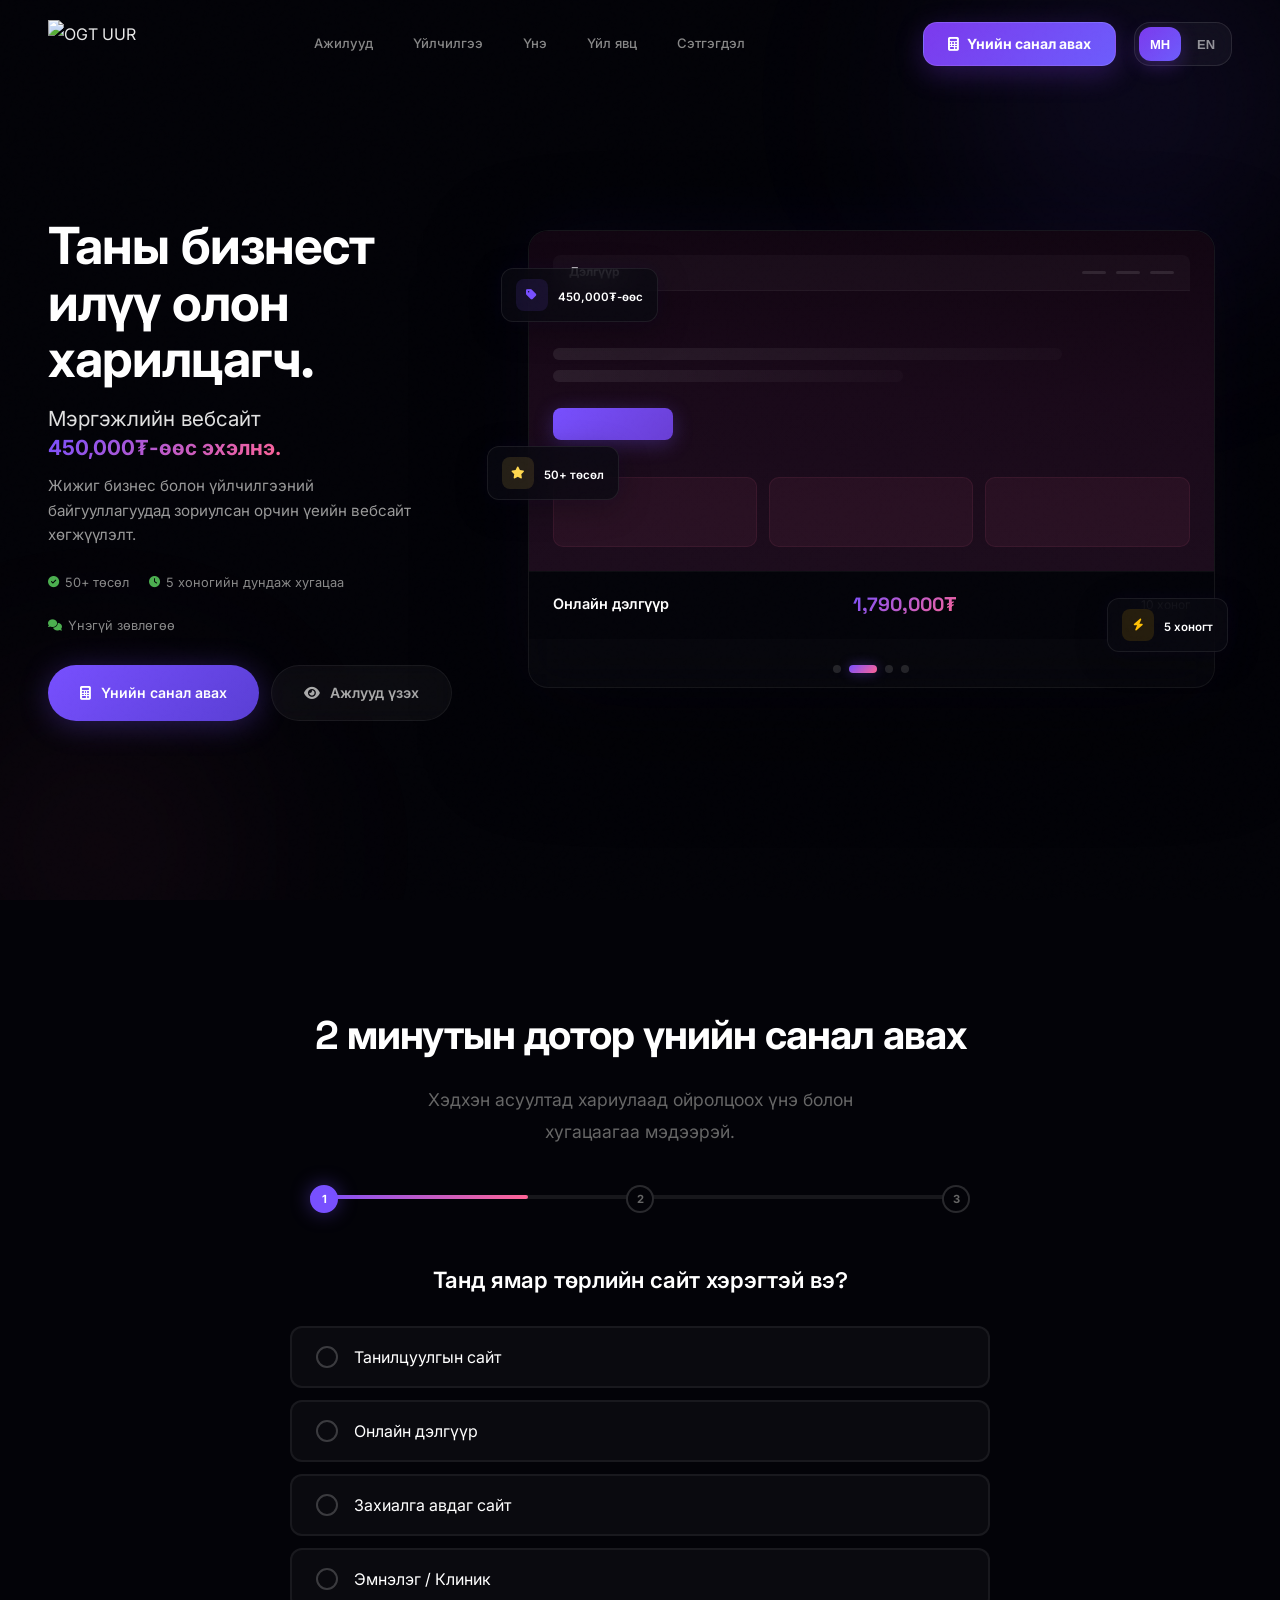
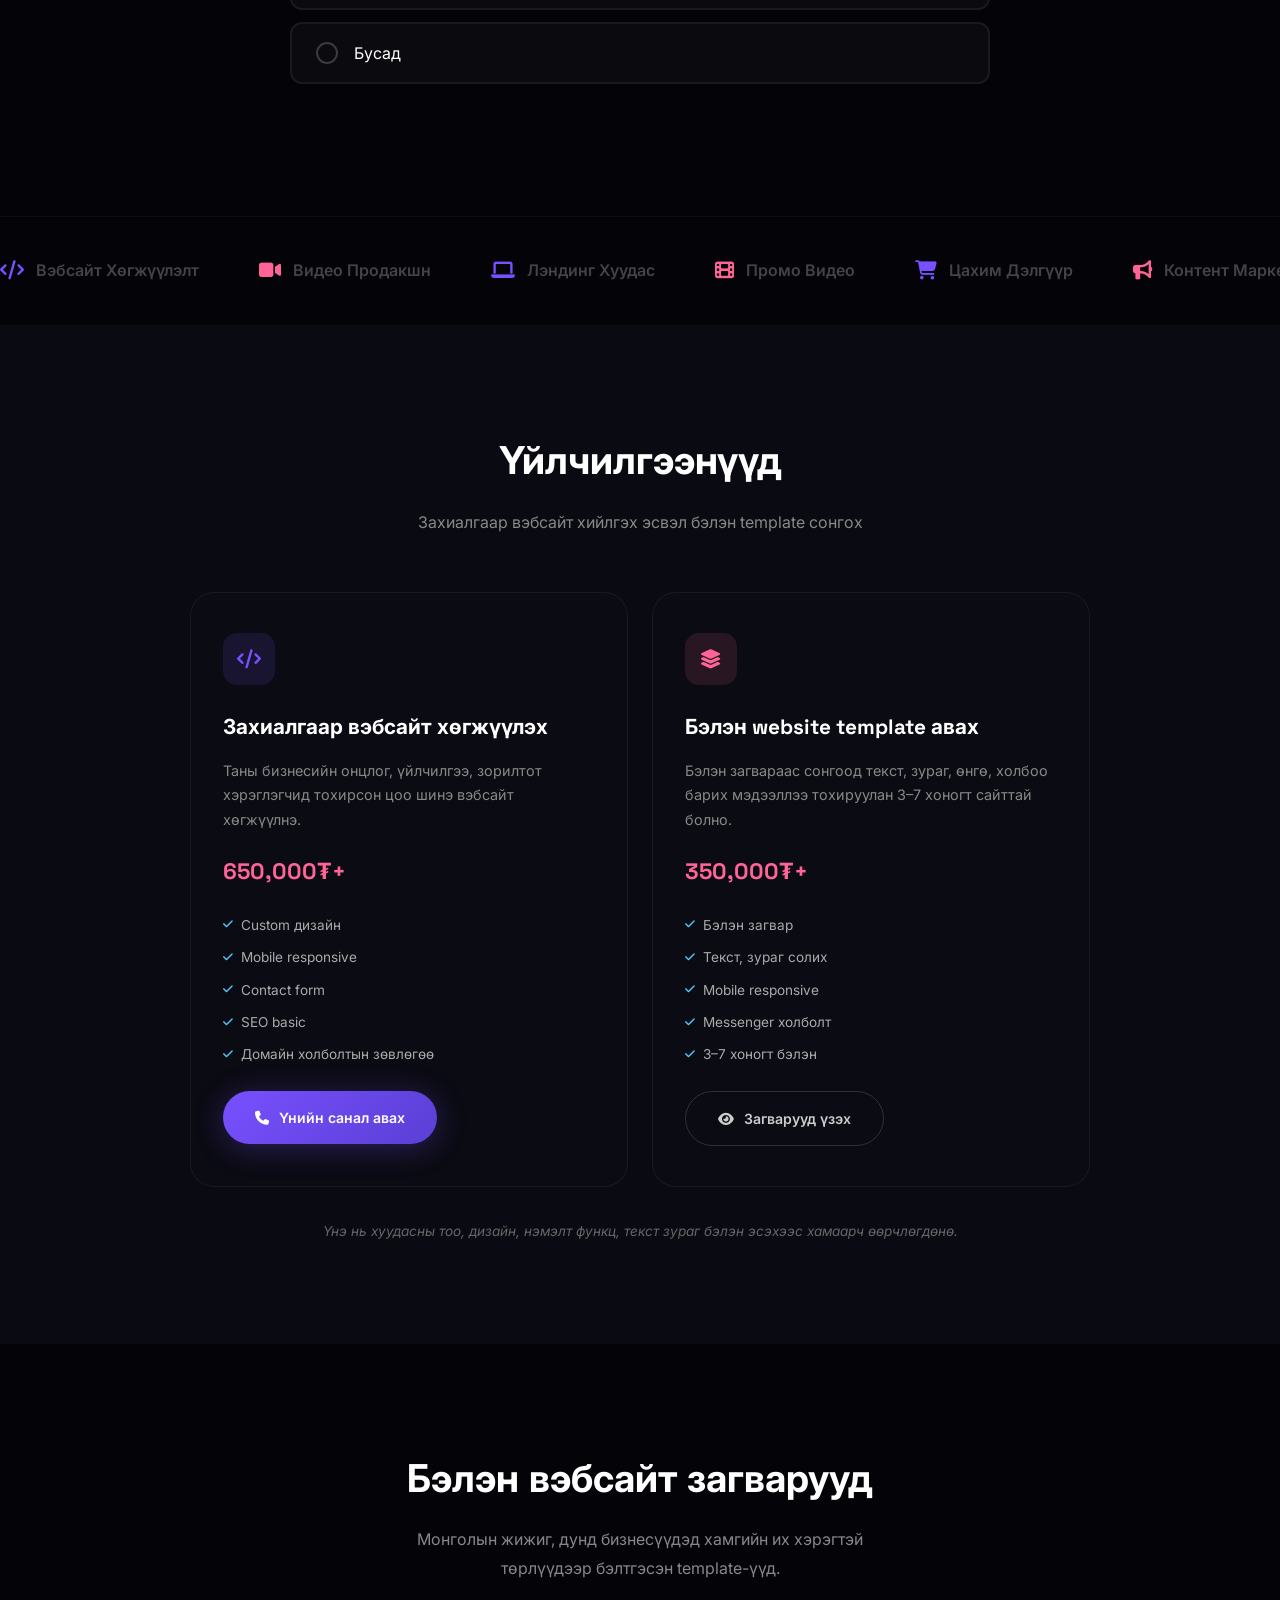
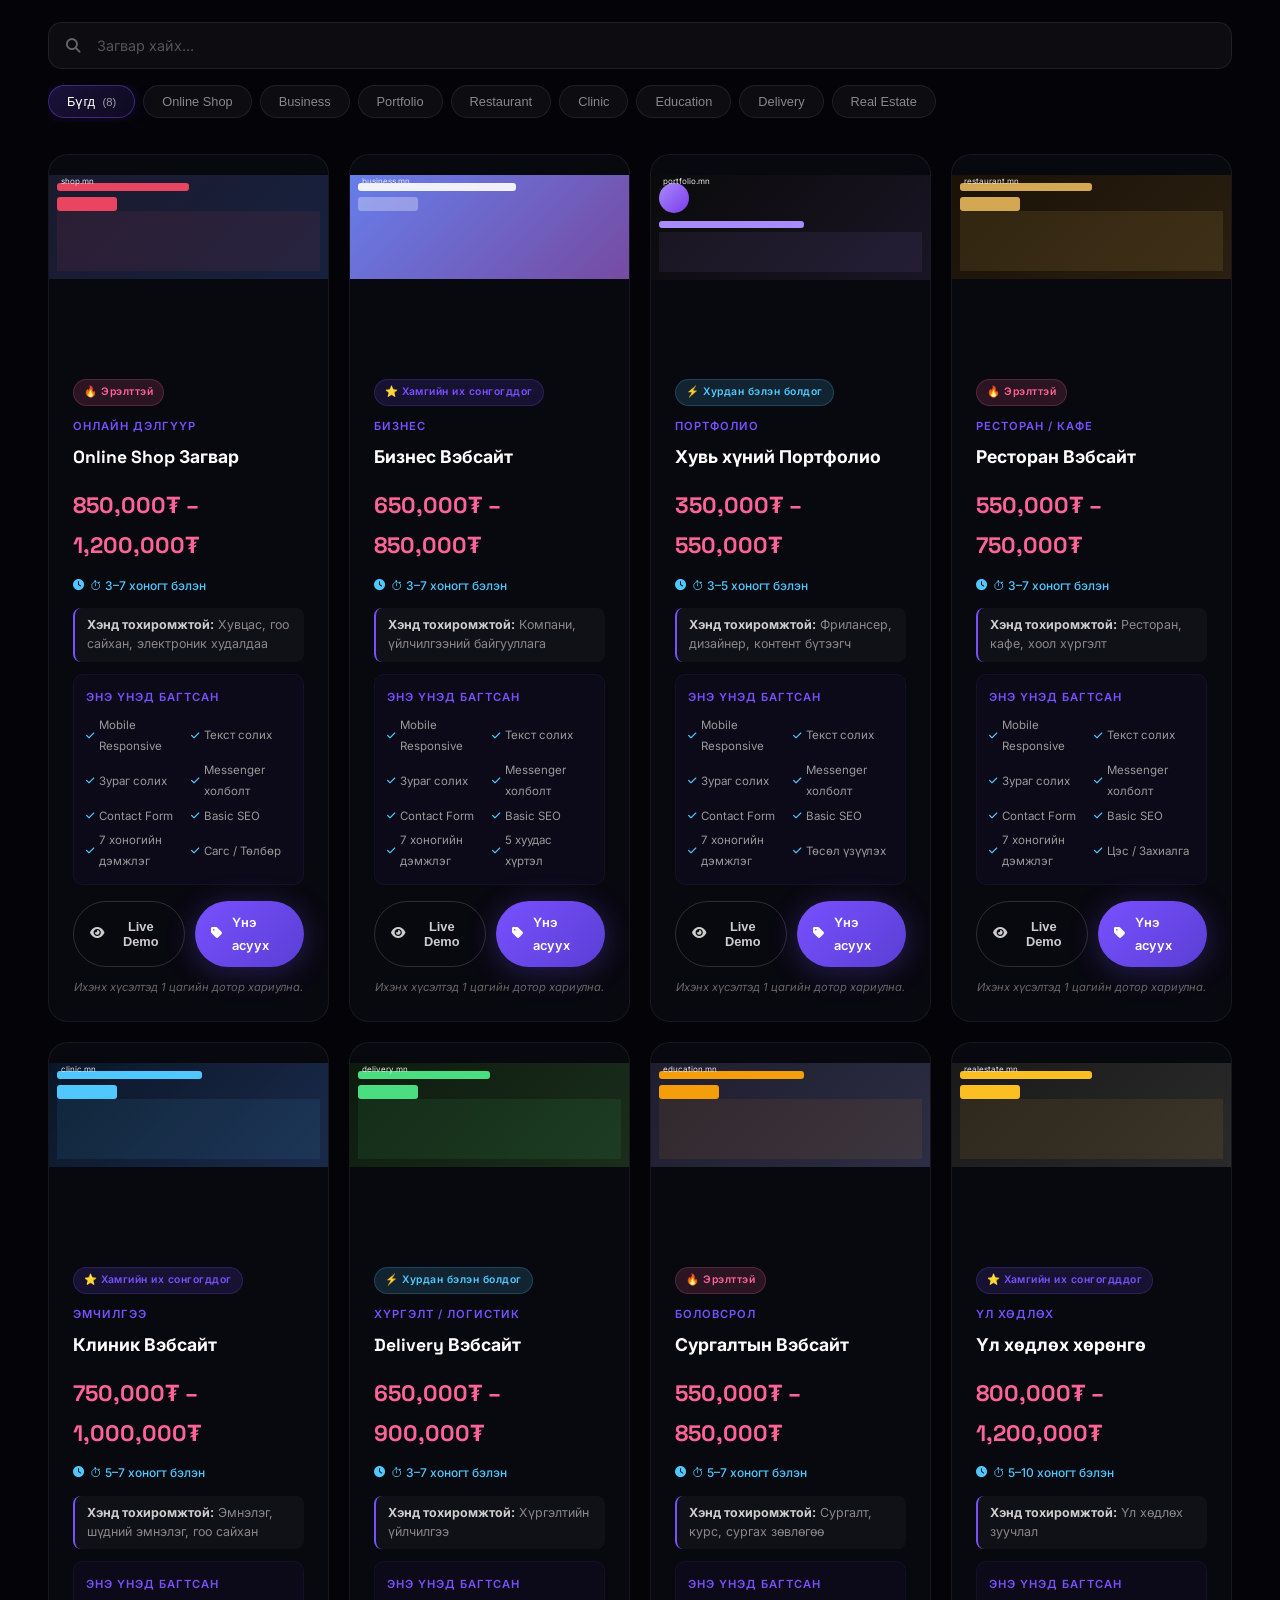
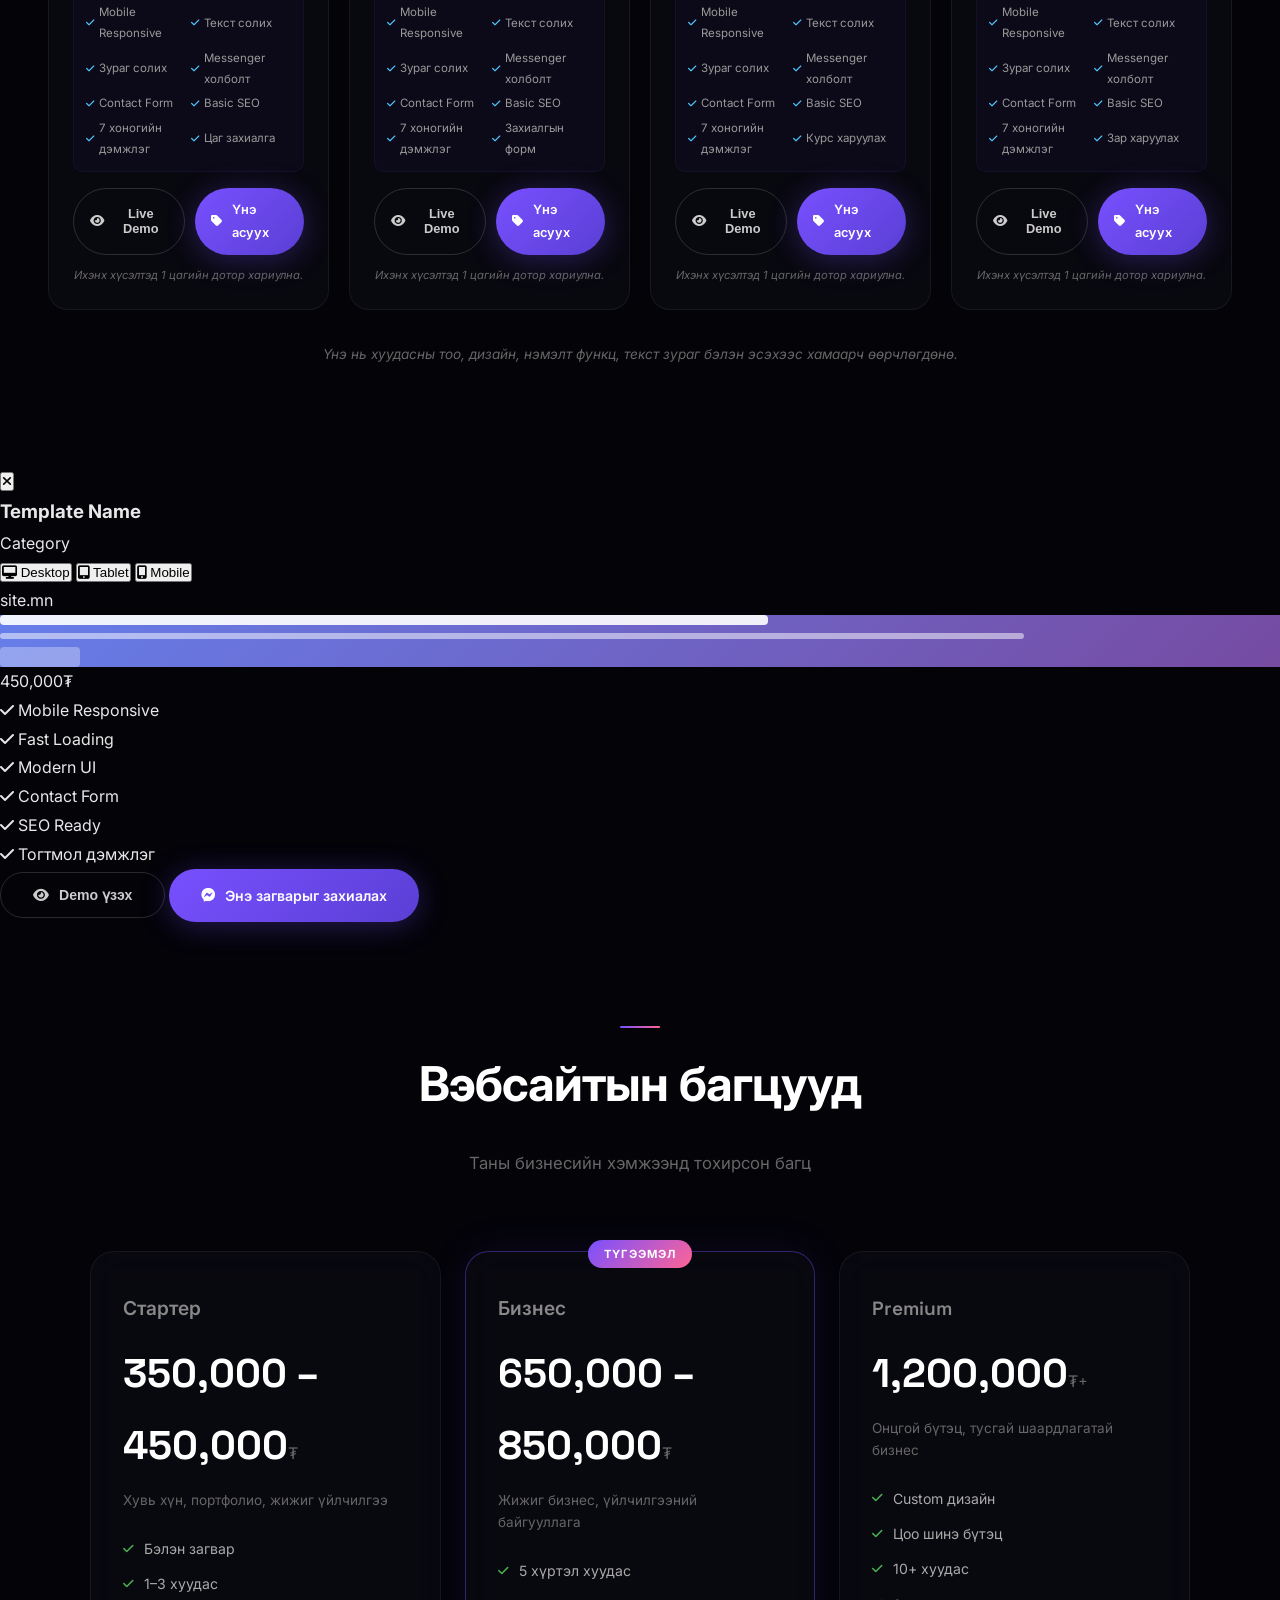
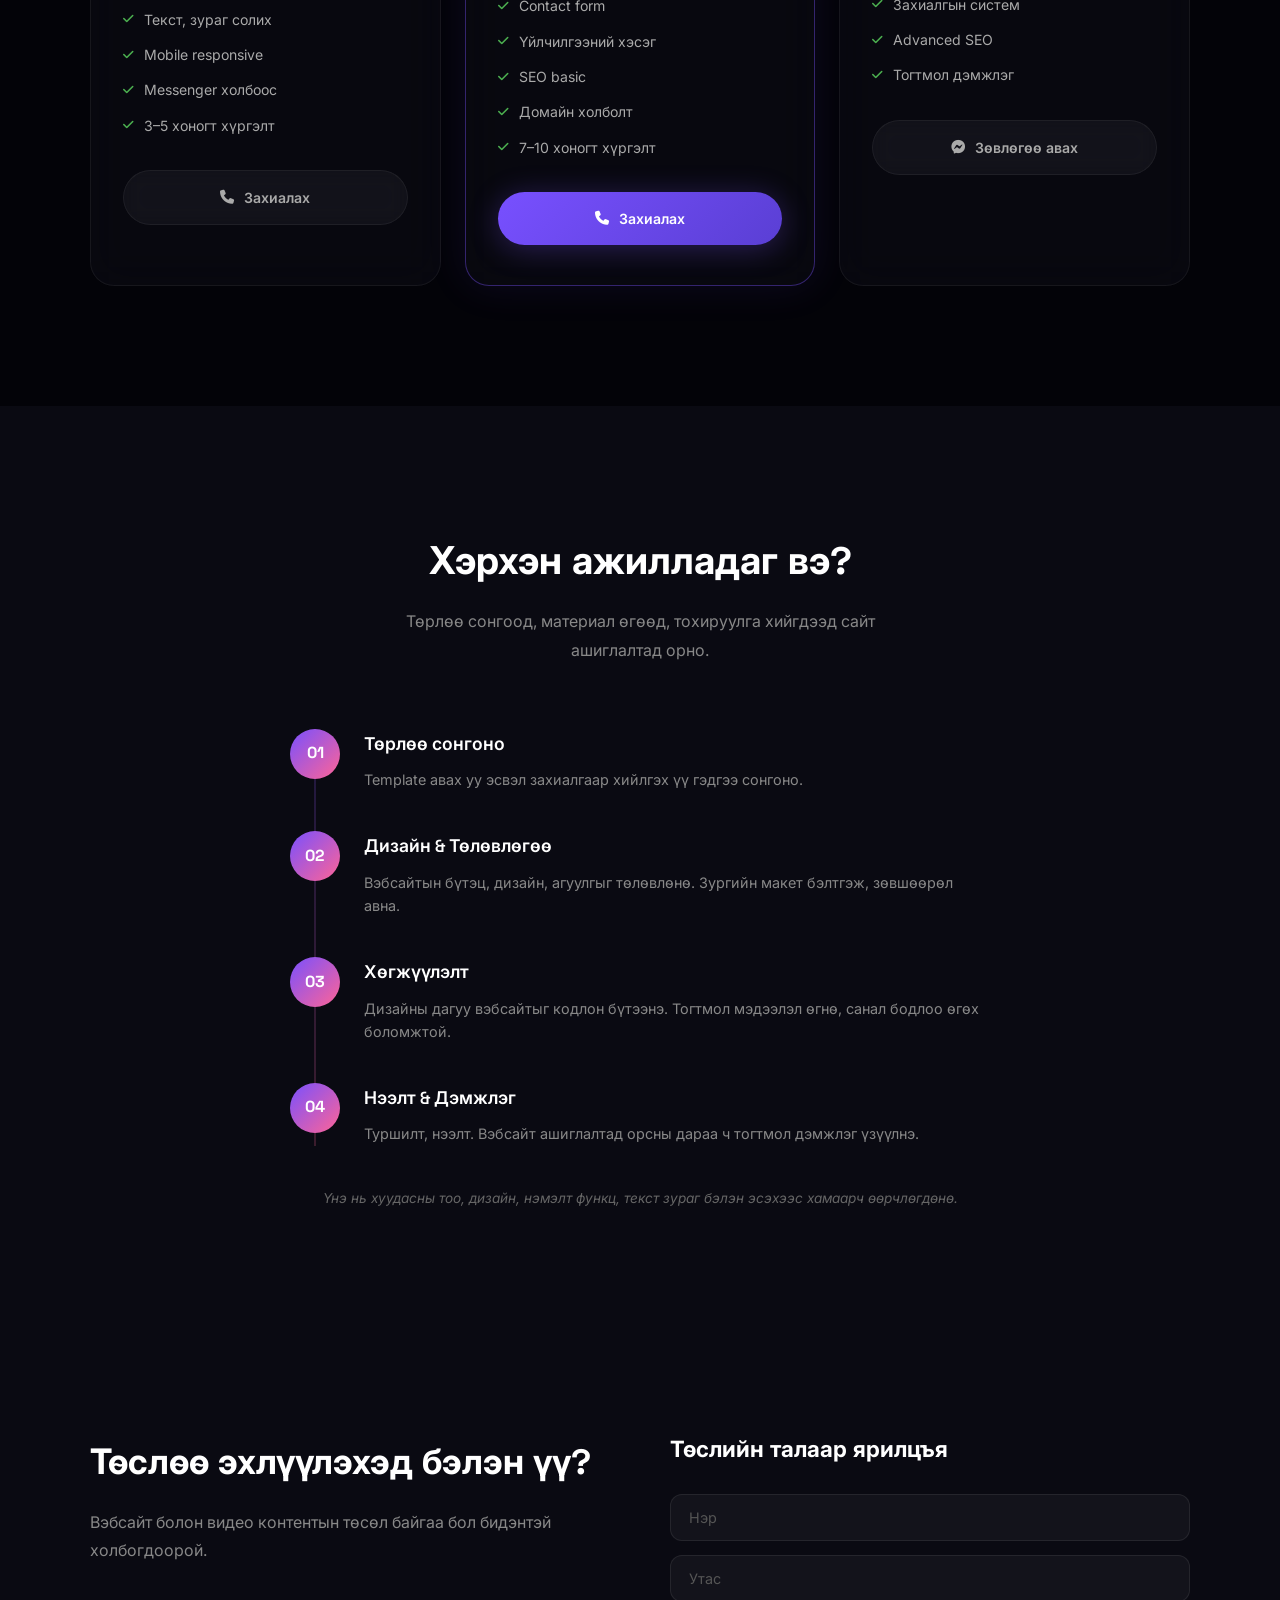
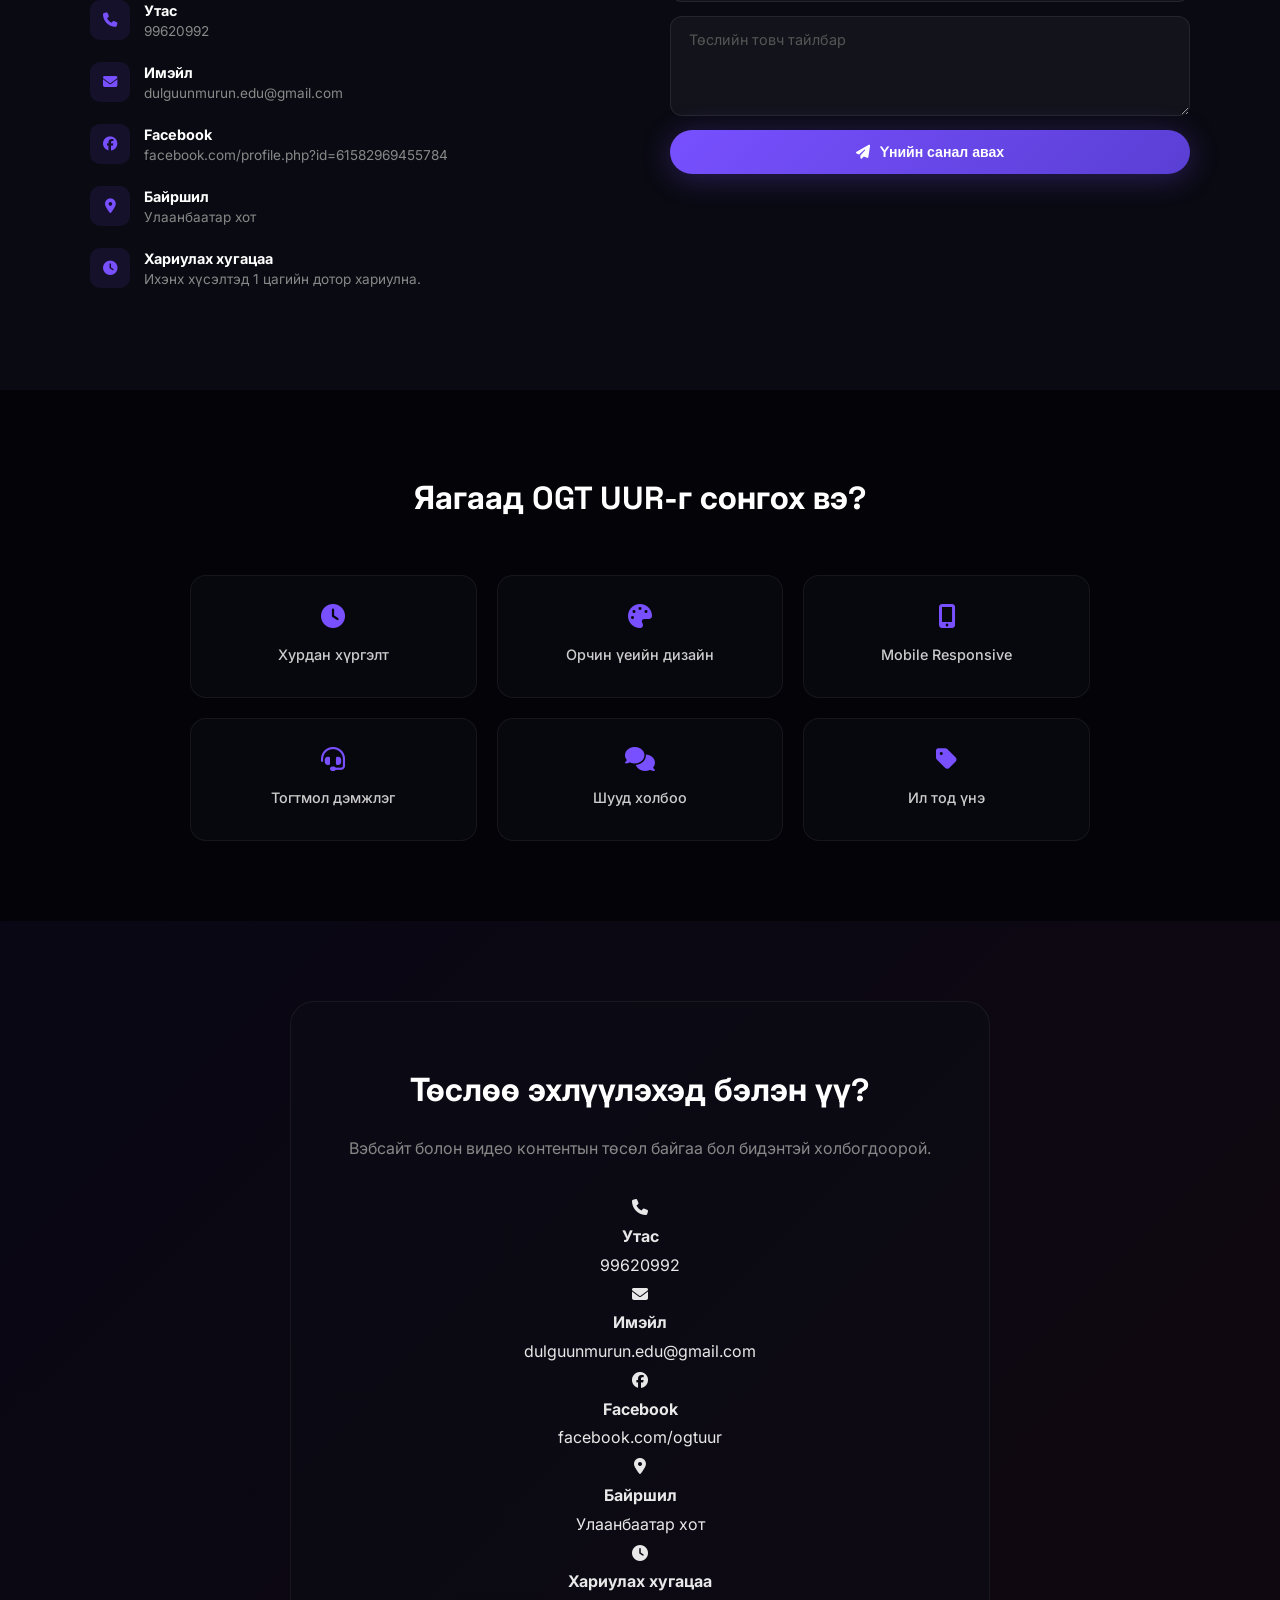
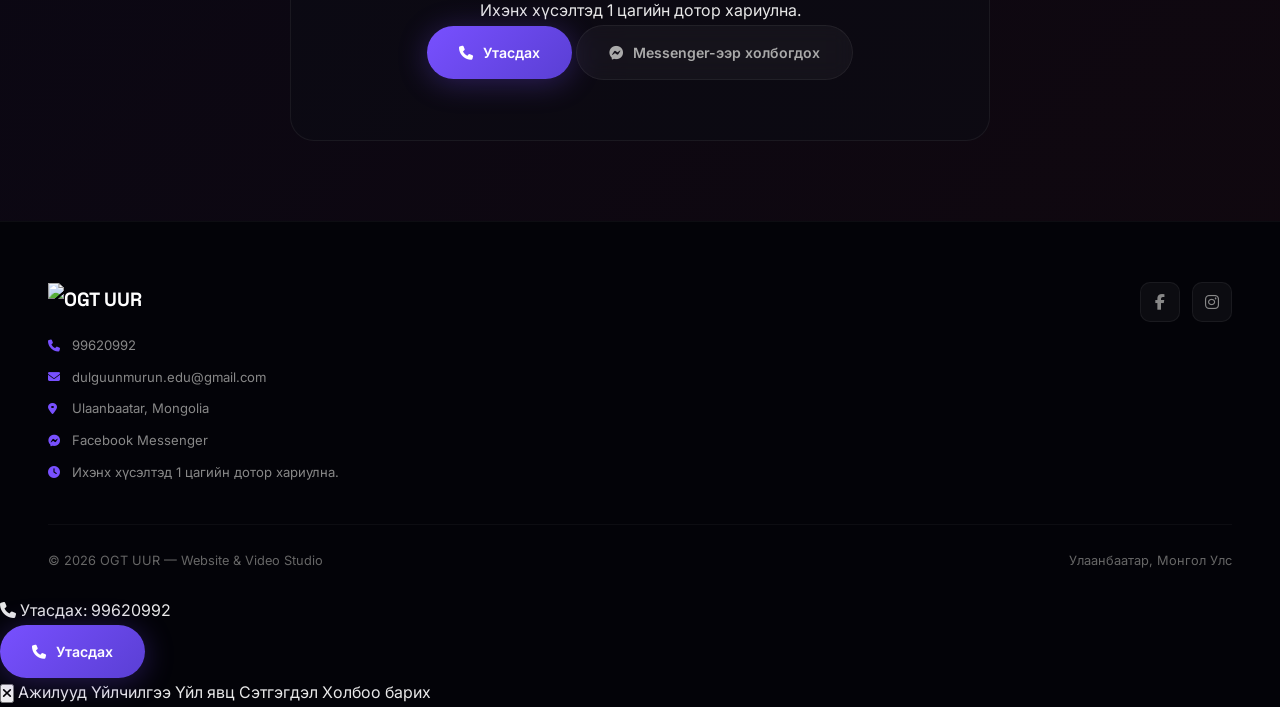
==== commit 42bac815: "Fix CSS media query not closed - root cause of broken layout Root cause: @media (max-width: 768px) i" ====
--- a/index.html
+++ b/index.html
@@ -473,7 +473,259 @@
       .calc-question { font-size: 1.2rem; }
       .calc-result-price-range { font-size: 1.8rem; }
       .calc-form-row { grid-template-columns: 1fr; }
+      .calc-form-row { grid-template-columns: 1fr; }
       .calc-trust { grid-template-columns: 1fr; }
+    }
+
+    /* ===== MARQUEE ===== */
+    .marquee-section {
+      padding: 40px 0; border-top: 1px solid rgba(255,255,255,0.04);
+      border-bottom: 1px solid rgba(255,255,255,0.04); overflow: hidden;
+    }
+    .marquee-track {
+      display: flex; gap: 60px;
+      animation: marquee 30s linear infinite;
+      width: max-content;
+    }
+    .marquee-item {
+      display: flex; align-items: center; gap: 12px;
+      font-family: var(--font-heading);
+      font-size: 1rem; font-weight: 600; color: #444;
+      white-space: nowrap; flex-shrink: 0;
+      transition: color 0.4s;
+    }
+    .marquee-item:hover { color: var(--accent); }
+    .marquee-item i { font-size: 1.2rem; }
+    .marquee-icon-purple { color: #7850ff; }
+    .marquee-icon-pink { color: #ff6496; }
+    @keyframes marquee {
+      0% { transform: translateX(0); }
+      100% { transform: translateX(-50%); }
+    }
+
+    /* ===== SERVICES ===== */
+    .services { padding: 100px 48px; background: #0a0a12; }
+    .services-header { text-align: center; margin-bottom: 56px; }
+    .services-header h2 { font-family: var(--font-heading); font-size: 2.4rem; font-weight: 700; color: #fff; margin-bottom: 12px; }
+    .services-header p { font-size: 1rem; color: #888; }
+    .services-grid { max-width: 900px; margin: 0 auto; display: grid; grid-template-columns: repeat(2, 1fr); gap: 24px; }
+    .service-card {
+      background: rgba(13,13,20,0.6); border: 1px solid rgba(255,255,255,0.06);
+      border-radius: 24px; padding: 40px 32px; transition: all 0.3s ease;
+    }
+    .service-card:hover { border-color: rgba(120,80,255,0.2); transform: translateY(-4px); }
+    .service-icon { width: 52px; height: 52px; border-radius: 14px; display: flex; align-items: center; justify-content: center; font-size: 1.2rem; margin-bottom: 24px; }
+    .service-icon.purple { background: rgba(120,80,255,0.12); color: #7850ff; }
+    .service-icon.pink { background: rgba(255,100,150,0.12); color: #ff6496; }
+    .service-card h3 { font-family: var(--font-heading); font-size: 1.3rem; font-weight: 700; color: #fff; margin-bottom: 12px; }
+    .service-card p { font-size: 0.9rem; color: #888; line-height: 1.7; margin-bottom: 20px; }
+    .service-price { font-family: var(--font-heading); font-size: 1.4rem; font-weight: 700; color: var(--accent-2); margin-bottom: 20px; }
+    .service-features { list-style: none; margin-bottom: 24px; }
+    .service-features li { font-size: 0.85rem; color: #aaa; margin-bottom: 8px; display: flex; align-items: center; gap: 8px; }
+    .service-features i { color: #50c8ff; font-size: 0.7rem; }
+
+    /* ===== TEMPLATE MARKETPLACE ===== */
+    .marketplace { padding: 100px 48px; background: #030308; }
+    .marketplace-header { text-align: center; margin-bottom: 40px; }
+    .marketplace-header h2 { font-family: var(--font-heading); font-size: 2.4rem; font-weight: 700; color: #fff; margin-bottom: 12px; }
+    .marketplace-header p { font-size: 1rem; color: #888; max-width: 500px; margin: 0 auto 24px; }
+    .marketplace-controls { max-width: 1200px; margin: 0 auto 32px; }
+    .marketplace-search { position: relative; margin-bottom: 16px; }
+    .marketplace-search input {
+      width: 100%; background: rgba(255,255,255,0.04); border: 1px solid rgba(255,255,255,0.08);
+      border-radius: 14px; padding: 14px 20px 14px 48px; color: #fff; font-size: 0.9rem; outline: none;
+      transition: all 0.3s; font-family: var(--font-body);
+    }
+    .marketplace-search input:focus { border-color: rgba(120,80,255,0.4); background: rgba(120,80,255,0.04); }
+    .marketplace-search input::placeholder { color: #555; }
+    .marketplace-search i { position: absolute; left: 18px; top: 50%; transform: translateY(-50%); color: #666; font-size: 0.9rem; }
+    .marketplace-filters { display: flex; gap: 8px; overflow-x: auto; padding-bottom: 4px; -webkit-overflow-scrolling: touch; scrollbar-width: none; }
+    .marketplace-filters::-webkit-scrollbar { display: none; }
+    .filter-btn {
+      padding: 8px 18px; border-radius: 100px; font-size: 0.8rem; font-weight: 500;
+      background: rgba(255,255,255,0.04); border: 1px solid rgba(255,255,255,0.08);
+      color: #888; cursor: pointer; transition: all 0.3s; white-space: nowrap; flex-shrink: 0;
+    }
+    .filter-btn:hover { background: rgba(120,80,255,0.1); border-color: rgba(120,80,255,0.2); color: #ccc; }
+    .filter-btn.active {
+      background: linear-gradient(135deg, rgba(120,80,255,0.2), rgba(120,80,255,0.1));
+      border-color: rgba(120,80,255,0.4); color: #fff;
+      box-shadow: 0 0 20px rgba(120,80,255,0.15);
+    }
+    .filter-btn .count { font-size: 0.7rem; color: #666; margin-left: 4px; }
+    .filter-btn.active .count { color: rgba(255,255,255,0.6); }
+    .marketplace-grid { max-width: 1200px; margin: 0 auto; display: grid; grid-template-columns: repeat(4, 1fr); gap: 20px; }
+    .marketplace-grid .template-card { transition: opacity 0.4s ease, transform 0.4s ease; }
+    .marketplace-grid .template-card.hidden { display: none; }
+    .marketplace-grid .template-card.fade-in { animation: fadeSlideIn 0.4s ease forwards; }
+    @keyframes fadeSlideIn { from { opacity: 0; transform: translateY(12px); } to { opacity: 1; transform: translateY(0); } }
+    .marketplace-empty { display: none; text-align: center; padding: 60px 20px; }
+    .marketplace-empty.show { display: block; }
+    .marketplace-empty i { font-size: 3rem; color: #333; margin-bottom: 20px; }
+    .marketplace-empty h3 { font-family: var(--font-heading); font-size: 1.3rem; color: #666; margin-bottom: 12px; }
+    .marketplace-empty p { font-size: 0.9rem; color: #555; margin-bottom: 24px; }
+
+    /* ===== TEMPLATE CARD ===== */
+    .template-card {
+      background: rgba(13,13,20,0.6); border: 1px solid rgba(255,255,255,0.06);
+      border-radius: 20px; overflow: hidden; transition: all 0.3s ease; cursor: pointer;
+      display: flex; flex-direction: column;
+    }
+    .template-card:hover { border-color: rgba(120,80,255,0.3); transform: translateY(-6px); box-shadow: 0 20px 60px rgba(0,0,0,0.5); }
+    .template-preview { position: relative; height: 200px; overflow: hidden; }
+    .template-preview .browser-mockup { border-radius: 0; border: none; height: 100%; }
+    .template-preview .browser-mockup .browser-bar { height: 20px; padding: 0 6px; gap: 4px; }
+    .template-preview .browser-mockup .browser-dot { width: 6px; height: 6px; }
+    .template-preview .browser-mockup .browser-url { font-size: 0.5rem; padding: 1px 6px; }
+    .template-preview .browser-mockup .browser-content { padding: 8px; }
+    .template-preview .browser-mockup .browser-hero-line { height: 5px; margin-bottom: 4px; }
+    .template-preview .browser-mockup .browser-hero-btn { width: 50px; height: 12px; }
+    .template-preview .browser-mockup .browser-cards { gap: 4px; }
+    .template-preview .browser-mockup .browser-card { height: 20px; }
+    .template-overlay {
+      position: absolute; inset: 0; background: rgba(0,0,0,0.4);
+      display: flex; align-items: center; justify-content: center;
+      opacity: 0; transition: opacity 0.3s;
+    }
+    .template-card:hover .template-overlay { opacity: 1; }
+    .template-overlay-btn {
+      padding: 10px 24px; border-radius: 100px; background: linear-gradient(135deg, var(--accent), #5a3fd4);
+      color: #fff; font-weight: 600; font-size: 0.85rem; display: flex; align-items: center; gap: 8px;
+    }
+    .template-info { padding: 24px; flex: 1; display: flex; flex-direction: column; }
+    .template-category { font-size: 0.7rem; color: var(--accent); font-weight: 600; letter-spacing: 1px; text-transform: uppercase; margin-bottom: 6px; }
+    .template-info h3 { font-family: var(--font-heading); font-size: 1.1rem; font-weight: 700; color: #fff; margin-bottom: 12px; }
+    .template-price { font-family: var(--font-heading); font-size: 1.4rem; font-weight: 700; color: var(--accent-2); margin-bottom: 8px; }
+    .template-features { list-style: none; margin-bottom: 16px; }
+    .template-features li { font-size: 0.82rem; color: #aaa; margin-bottom: 6px; display: flex; align-items: center; gap: 8px; }
+    .template-features i { color: #50c8ff; font-size: 0.65rem; }
+    .template-badges { display: flex; gap: 6px; margin-bottom: 10px; flex-wrap: wrap; }
+    .template-badge { padding: 3px 10px; border-radius: 100px; font-size: 0.65rem; font-weight: 600; letter-spacing: 0.5px; }
+    .template-badge.hot { background: rgba(255,100,150,0.15); color: #ff6496; border: 1px solid rgba(255,100,150,0.2); }
+    .template-badge.popular { background: rgba(120,80,255,0.15); color: #7850ff; border: 1px solid rgba(120,80,255,0.2); }
+    .template-badge.fast { background: rgba(80,200,255,0.15); color: #50c8ff; border: 1px solid rgba(80,200,255,0.2); }
+    .template-delivery { display: flex; align-items: center; gap: 6px; font-size: 0.75rem; color: #50c8ff; margin-bottom: 12px; font-weight: 500; }
+    .template-delivery i { font-size: 0.7rem; }
+    .template-bestfor { font-size: 0.78rem; color: #888; margin-bottom: 12px; line-height: 1.5; padding: 8px 12px; background: rgba(255,255,255,0.03); border-radius: 8px; border-left: 2px solid var(--accent); }
+    .template-bestfor strong { color: #ccc; }
+    .template-includes { margin-bottom: 16px; padding: 12px; background: rgba(120,80,255,0.04); border-radius: 10px; border: 1px solid rgba(120,80,255,0.08); }
+    .template-includes-title { font-size: 0.7rem; color: var(--accent); font-weight: 600; letter-spacing: 1px; text-transform: uppercase; margin-bottom: 8px; }
+    .template-includes-list { display: grid; grid-template-columns: 1fr 1fr; gap: 4px; }
+    .template-includes-list span { font-size: 0.72rem; color: #999; display: flex; align-items: center; gap: 5px; }
+    .template-includes-list i { color: #50c8ff; font-size: 0.6rem; }
+    .template-trust { font-size: 0.7rem; color: #666; text-align: center; margin-top: 10px; font-style: italic; }
+    .template-actions { display: flex; gap: 10px; margin-top: auto; }
+    .template-actions .btn { flex: 1; justify-content: center; padding: 10px 16px; font-size: 0.8rem; }
+    .btn-outline { background: transparent; border: 1px solid rgba(255,255,255,0.15); color: #ccc; }
+    .btn-outline:hover { border-color: rgba(120,80,255,0.4); color: #fff; background: rgba(120,80,255,0.05); }
+
+    /* ===== PRICING ===== */
+    .pricing { padding: 120px 40px; background: #030308; }
+    .pricing-header { text-align: center; margin-bottom: 72px; }
+    .pricing-header h2 { font-family: var(--font-heading); font-size: 3rem; font-weight: 700; color: #fff; letter-spacing: -1px; margin-bottom: 20px; display: inline-block; position: relative; }
+    .pricing-header h2::before { content: ''; position: absolute; top: -16px; left: 50%; transform: translateX(-50%); width: 40px; height: 2px; background: linear-gradient(90deg, var(--accent), var(--accent-2)); border-radius: 1px; }
+    .pricing-header p { font-size: 1.05rem; color: #666; max-width: 500px; margin: 0 auto; }
+    .pricing-grid { display: grid; grid-template-columns: repeat(3, 1fr); gap: 24px; max-width: 1100px; margin: 0 auto; }
+    .pricing-card {
+      background: var(--bg-card);
+      backdrop-filter: blur(20px);
+      -webkit-backdrop-filter: blur(20px);
+      border: 1px solid var(--border);
+      border-radius: 24px; padding: 40px 32px;
+      transition: all 0.5s var(--ease-out);
+      position: relative;
+    }
+    .pricing-card:hover { transform: translateY(-8px); border-color: rgba(120,80,255,0.3); box-shadow: 0 30px 80px rgba(0,0,0,0.4); }
+    .pricing-card.popular { border-color: rgba(120,80,255,0.4); box-shadow: 0 0 40px rgba(120,80,255,0.1); }
+    .popular-badge { position: absolute; top: -12px; left: 50%; transform: translateX(-50%); padding: 4px 16px; background: linear-gradient(135deg, var(--accent), var(--accent-2)); border-radius: 100px; font-size: 0.7rem; font-weight: 700; color: #fff; letter-spacing: 1px; text-transform: uppercase; }
+    .pricing-name { font-family: var(--font-heading); font-size: 1.2rem; font-weight: 600; color: #888; margin-bottom: 12px; }
+    .pricing-price { font-family: var(--font-heading); font-size: 2.5rem; font-weight: 700; color: #fff; margin-bottom: 8px; }
+    .pricing-price span { font-size: 1rem; color: #666; font-weight: 400; }
+    .pricing-desc { font-size: 0.85rem; color: #666; margin-bottom: 24px; line-height: 1.6; }
+    .pricing-features { list-style: none; margin-bottom: 32px; }
+    .pricing-features li { font-size: 0.88rem; color: #aaa; margin-bottom: 10px; display: flex; align-items: center; gap: 10px; }
+    .pricing-features i { color: #4caf50; font-size: 0.75rem; }
+    .pricing-card .btn { width: 100%; justify-content: center; }
+    .pricing-note { text-align: center; font-size: 0.85rem; color: #666; margin-top: 32px; font-style: italic; }
+
+    /* ===== PROCESS ===== */
+    .process { padding: 120px 48px; background: #0a0a12; }
+    .process-header { text-align: center; margin-bottom: 64px; }
+    .process-header h2 { font-family: var(--font-heading); font-size: 2.4rem; font-weight: 700; color: #fff; margin-bottom: 12px; }
+    .process-header p { font-size: 1rem; color: #888; max-width: 500px; margin: 0 auto; }
+    .process-timeline { max-width: 700px; margin: 0 auto; position: relative; }
+    .process-timeline::before { content: ''; position: absolute; left: 24px; top: 0; bottom: 0; width: 2px; background: linear-gradient(180deg, var(--accent), var(--accent-2)); opacity: 0.2; }
+    .process-step { display: flex; gap: 24px; margin-bottom: 40px; position: relative; }
+    .step-num { width: 50px; height: 50px; border-radius: 50%; background: linear-gradient(135deg, var(--accent), var(--accent-2)); display: flex; align-items: center; justify-content: center; font-family: var(--font-heading); font-size: 1rem; font-weight: 700; color: #fff; flex-shrink: 0; z-index: 1; }
+    .step-content h3 { font-family: var(--font-heading); font-size: 1.1rem; font-weight: 600; color: #fff; margin-bottom: 8px; }
+    .step-content p { font-size: 0.9rem; color: #888; line-height: 1.6; }
+
+    /* ===== CONTACT ===== */
+    .contact-section { padding: 100px 48px; background: #0a0a12; }
+    .contact-container { max-width: 1100px; margin: 0 auto; display: grid; grid-template-columns: 1fr 1fr; gap: 60px; }
+    .contact-info h2 { font-family: var(--font-heading); font-size: 2.2rem; font-weight: 700; color: #fff; margin-bottom: 16px; }
+    .contact-info p { font-size: 1rem; color: #888; margin-bottom: 36px; line-height: 1.7; }
+    .contact-details { display: flex; flex-direction: column; gap: 20px; }
+    .contact-item { display: flex; align-items: flex-start; gap: 14px; }
+    .contact-item i { width: 40px; height: 40px; border-radius: 10px; background: rgba(120,80,255,0.1); color: var(--accent); display: flex; align-items: center; justify-content: center; font-size: 0.9rem; flex-shrink: 0; }
+    .contact-item strong { color: #fff; font-size: 0.9rem; }
+    .contact-item div { color: #888; font-size: 0.85rem; line-height: 1.5; }
+    .contact-form-wrap h3 { font-family: var(--font-heading); font-size: 1.4rem; font-weight: 700; color: #fff; margin-bottom: 24px; }
+    .contact-form { display: flex; flex-direction: column; gap: 14px; }
+    .contact-form input, .contact-form textarea {
+      background: rgba(255,255,255,0.04); border: 1px solid rgba(255,255,255,0.08);
+      border-radius: 12px; padding: 14px 18px; color: #fff; font-size: 0.9rem; outline: none;
+      transition: border-color 0.3s; font-family: var(--font-body);
+    }
+    .contact-form input:focus, .contact-form textarea:focus { border-color: rgba(120,80,255,0.5); }
+    .contact-form input::placeholder, .contact-form textarea::placeholder { color: #555; }
+    .contact-form textarea { resize: vertical; min-height: 100px; }
+    .btn-full { width: 100%; justify-content: center; }
+
+    /* ===== TRUST ===== */
+    .trust { padding: 80px 48px; background: #030308; }
+    .trust-header { text-align: center; margin-bottom: 48px; }
+    .trust-header h2 { font-family: var(--font-heading); font-size: 2rem; font-weight: 700; color: #fff; }
+    .trust-grid { max-width: 900px; margin: 0 auto; display: grid; grid-template-columns: repeat(3, 1fr); gap: 20px; }
+    .trust-card {
+      background: rgba(13,13,20,0.5); border: 1px solid rgba(255,255,255,0.06);
+      border-radius: 16px; padding: 28px 24px; text-align: center;
+      transition: all 0.3s ease;
+    }
+    .trust-card:hover { border-color: rgba(120,80,255,0.2); transform: translateY(-4px); }
+    .trust-card i { font-size: 1.5rem; color: var(--accent); margin-bottom: 12px; display: block; }
+    .trust-card span { color: #ccc; font-size: 0.9rem; font-weight: 500; }
+
+    /* ===== CTA ===== */
+    .cta { padding: 80px 48px; background: linear-gradient(135deg, rgba(120,80,255,0.05) 0%, rgba(255,100,150,0.05) 100%); }
+    .cta-box { max-width: 700px; margin: 0 auto; text-align: center; padding: 60px 40px; background: rgba(13,13,20,0.6); border: 1px solid rgba(255,255,255,0.06); border-radius: 24px; }
+    .cta-box h2 { font-family: var(--font-heading); font-size: 2rem; font-weight: 700; color: #fff; margin-bottom: 16px; }
+    .cta-box p { font-size: 1rem; color: #888; margin-bottom: 32px; line-height: 1.6; }
+    .cta-buttons { display: flex; gap: 12px; justify-content: center; flex-wrap: wrap; }
+
+    /* ===== FOOTER ===== */
+    footer { padding: 60px 48px 24px; background: #030308; border-top: 1px solid rgba(255,255,255,0.04); }
+    .footer-inner { max-width: 1200px; margin: 0 auto; display: flex; justify-content: space-between; align-items: flex-start; }
+    .footer-left { display: flex; flex-direction: column; gap: 16px; }
+    .footer-logo { font-family: var(--font-heading); font-size: 1.2rem; font-weight: 700; color: #fff; }
+    .footer-contact { display: flex; flex-direction: column; gap: 8px; }
+    .footer-contact span { font-size: 0.82rem; color: #888; display: flex; align-items: center; gap: 8px; }
+    .footer-contact i { color: var(--accent); font-size: 0.75rem; width: 16px; }
+    .footer-social { display: flex; gap: 12px; }
+    .footer-social a { width: 40px; height: 40px; border-radius: 10px; background: rgba(255,255,255,0.04); border: 1px solid rgba(255,255,255,0.06); display: flex; align-items: center; justify-content: center; color: #888; transition: all 0.3s; }
+    .footer-social a:hover { background: rgba(120,80,255,0.1); border-color: rgba(120,80,255,0.2); color: #fff; }
+    .footer-bottom { max-width: 1200px; margin: 40px auto 0; padding-top: 24px; border-top: 1px solid rgba(255,255,255,0.04); display: flex; justify-content: space-between; }
+    .footer-bottom span { font-size: 0.8rem; color: #666; }
+
+    /* ===== MOBILE ===== */
+    @media (max-width: 600px) {
+      .services-grid { grid-template-columns: 1fr; }
+      .pricing-grid { grid-template-columns: 1fr; max-width: 480px; }
+      .trust-grid { grid-template-columns: repeat(2, 1fr); }
+      .contact-container { grid-template-columns: 1fr; gap: 40px; }
+      .footer-inner { flex-direction: column; gap: 24px; text-align: center; }
+      .footer-bottom { flex-direction: column; gap: 8px; text-align: center; }
+      .marketplace-grid { grid-template-columns: 1fr; }
     }
 
 </style>
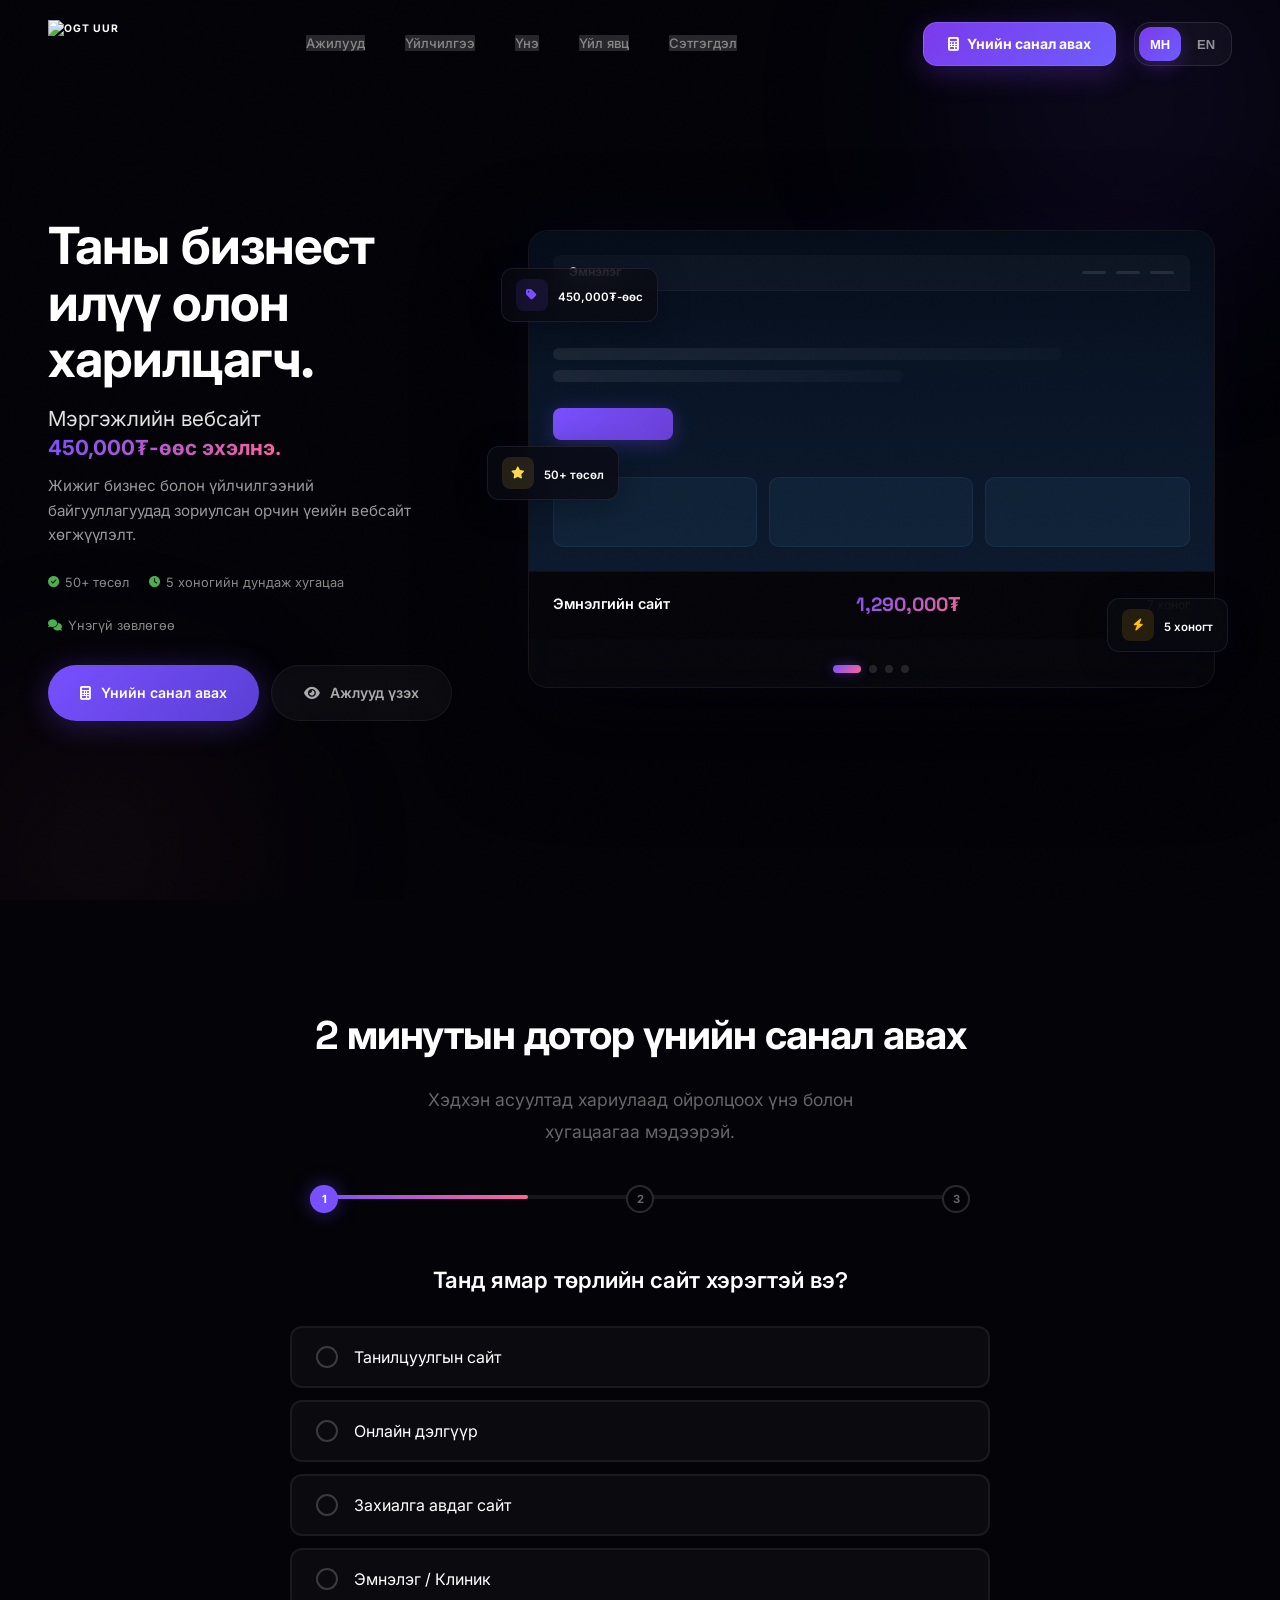
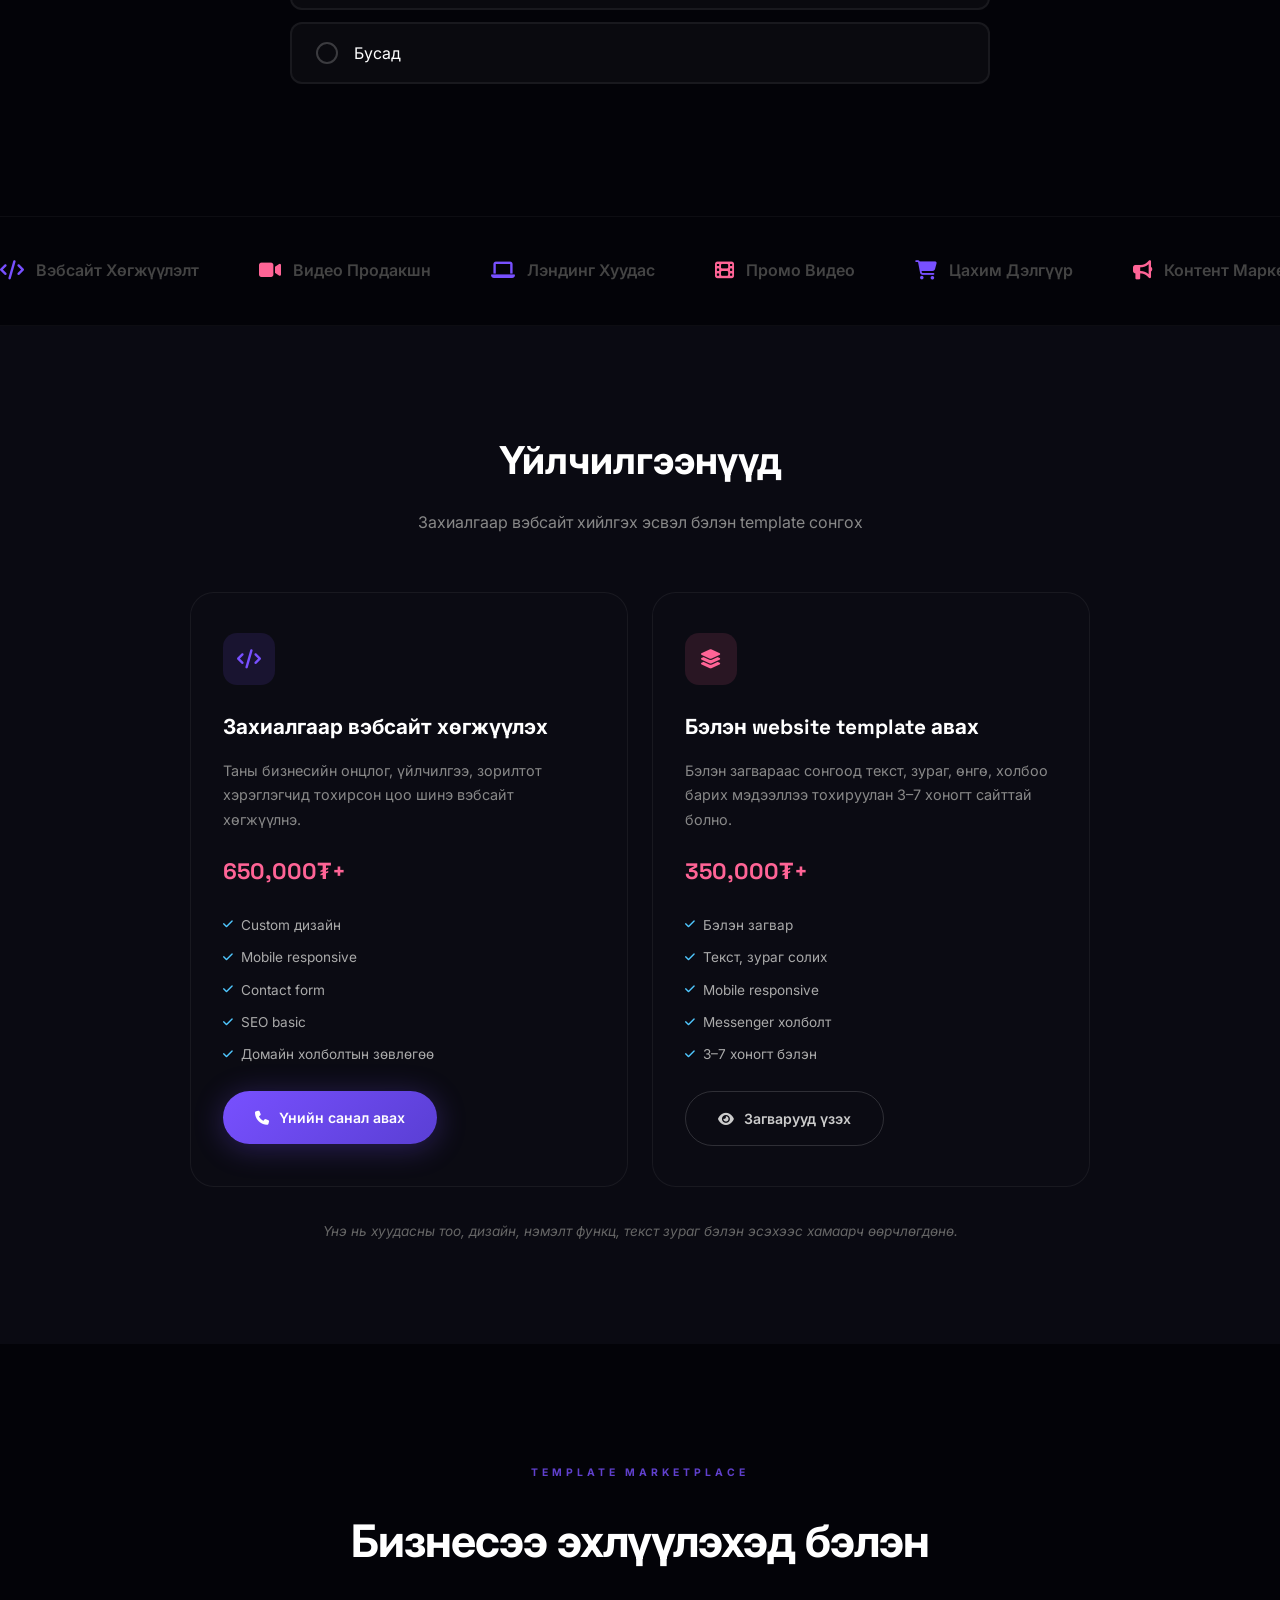
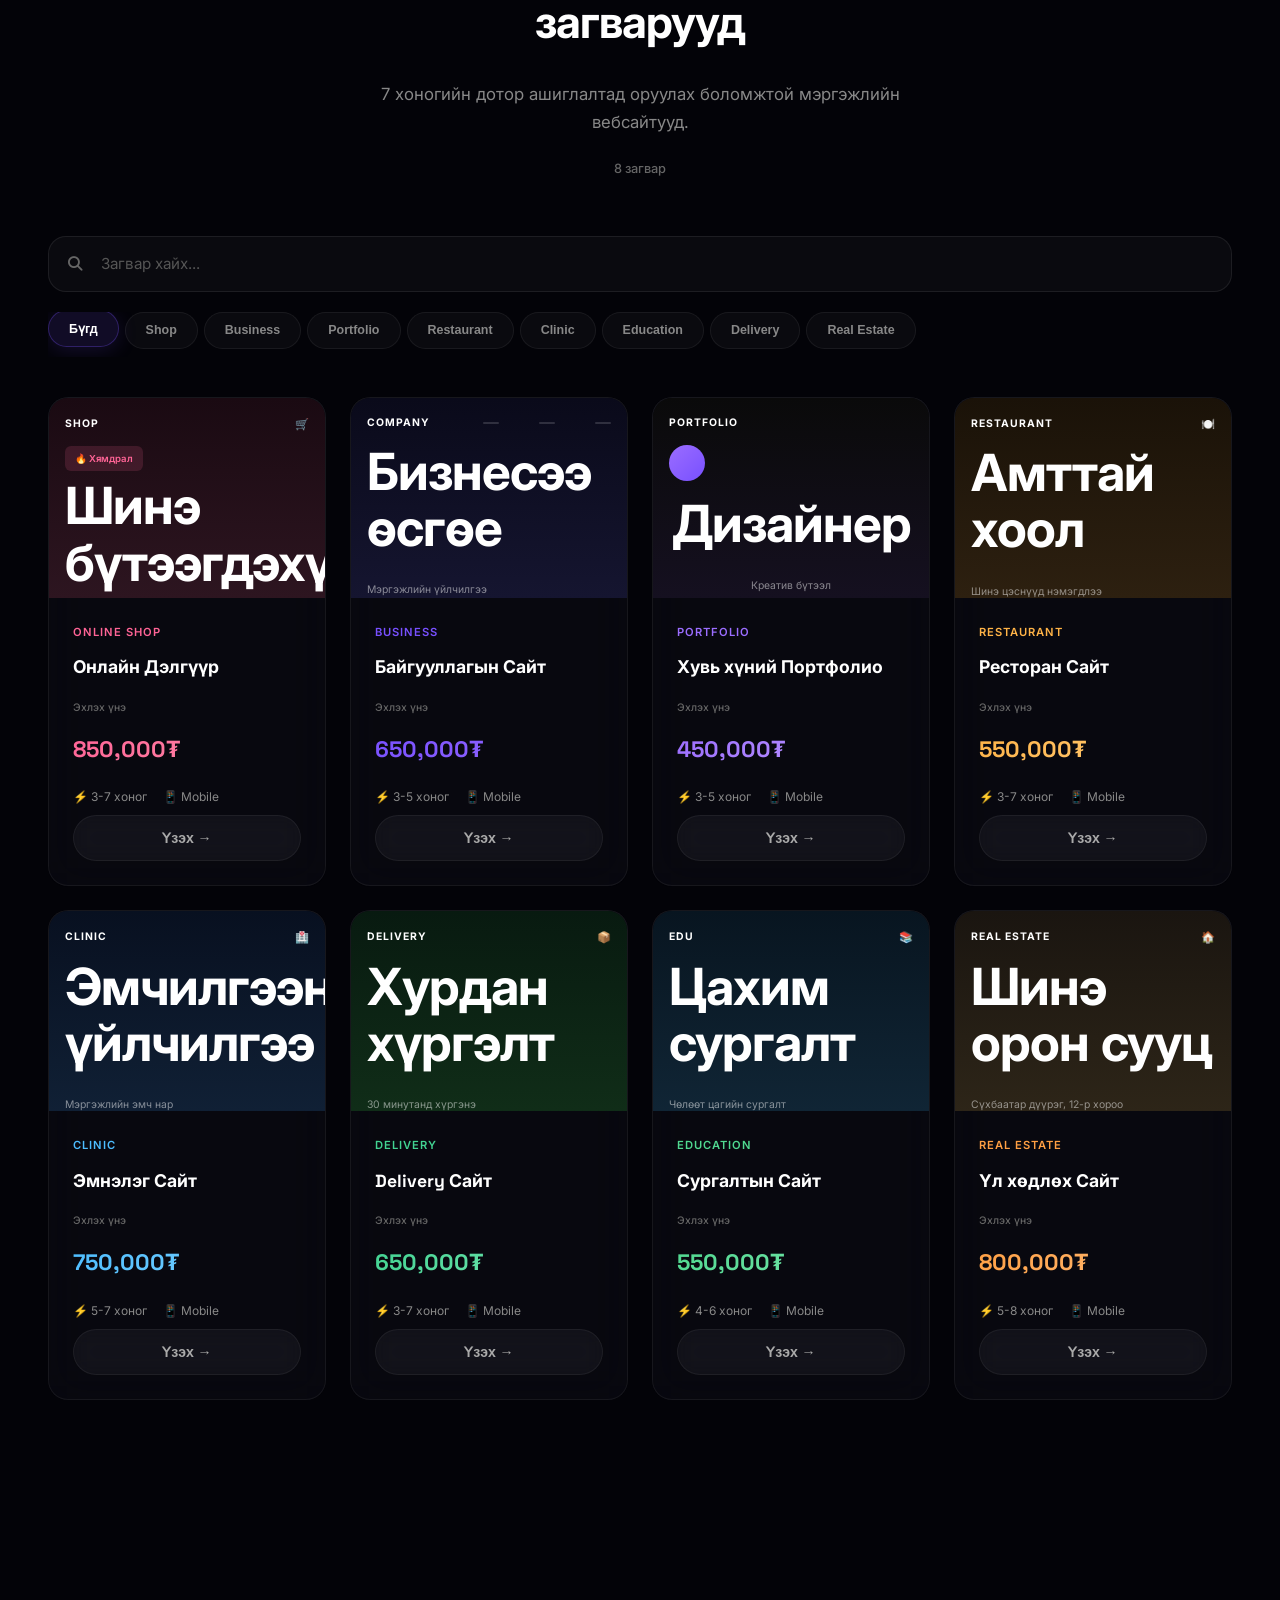
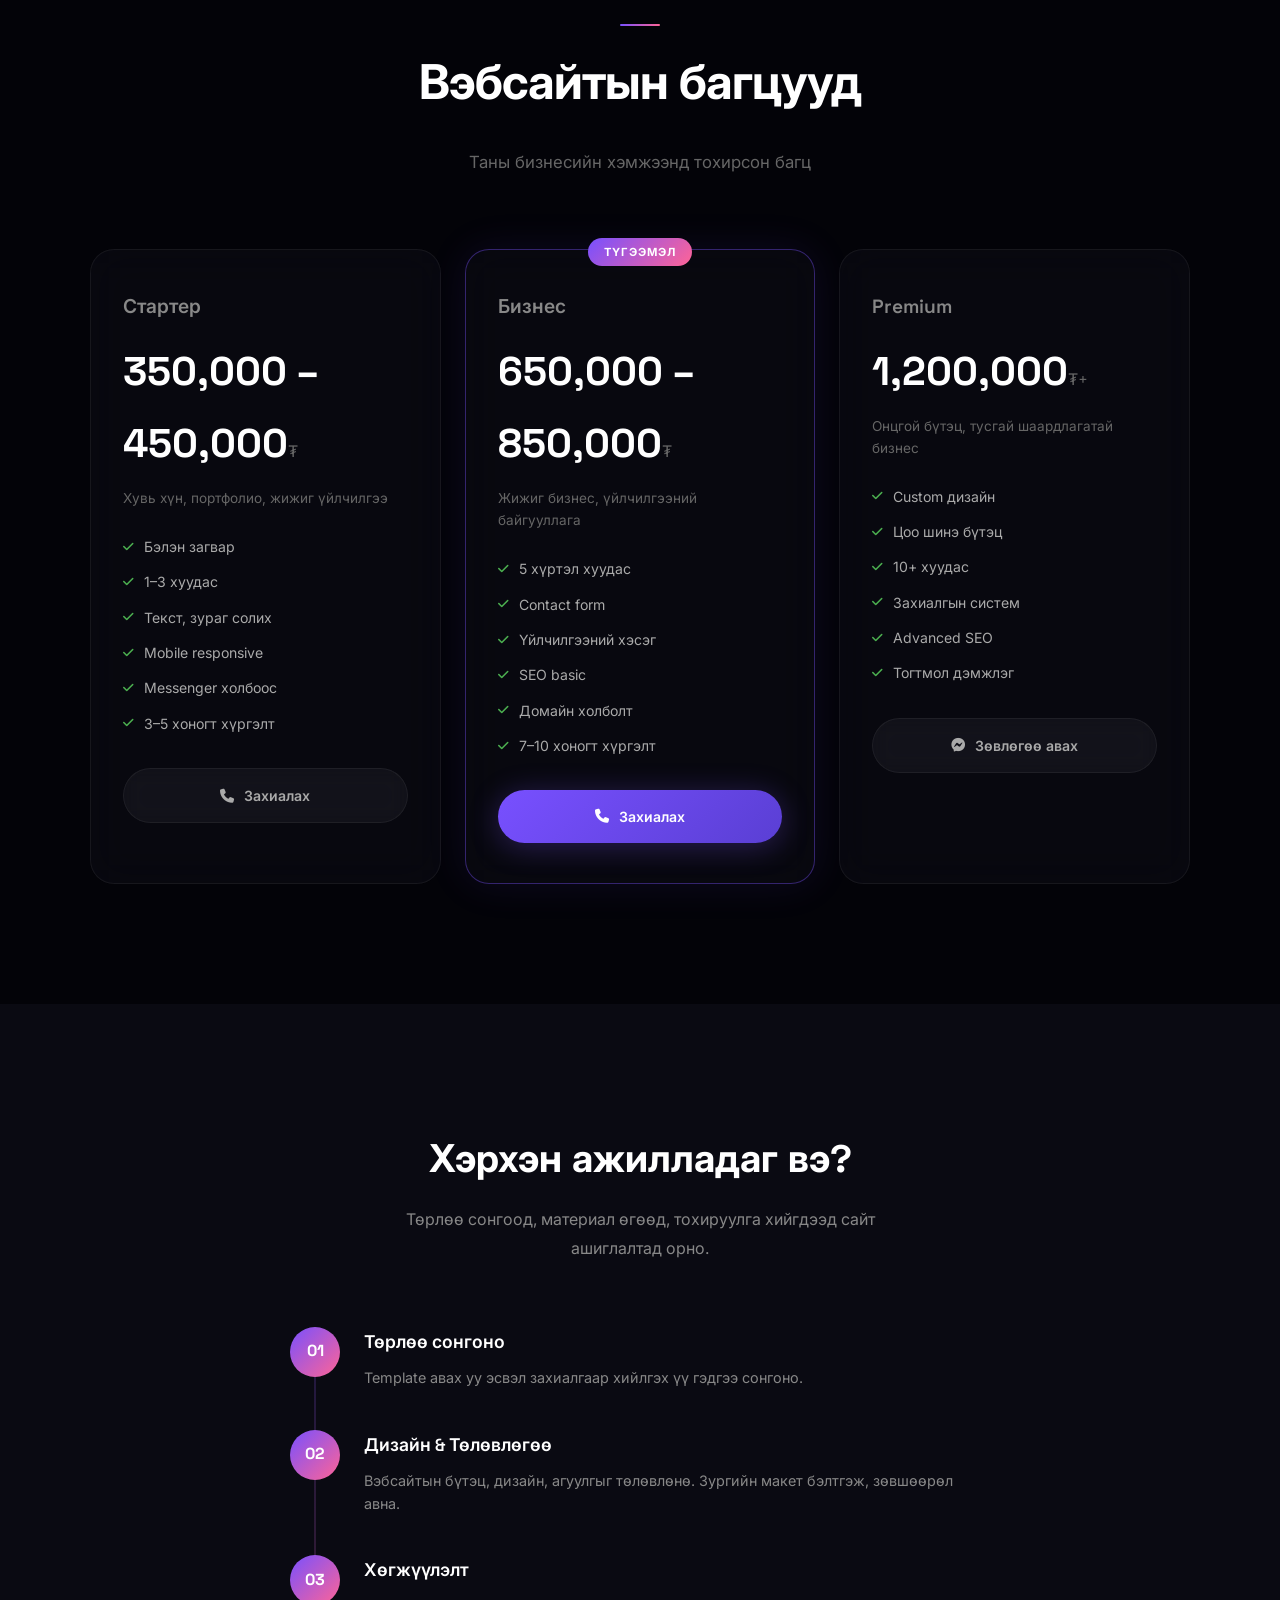
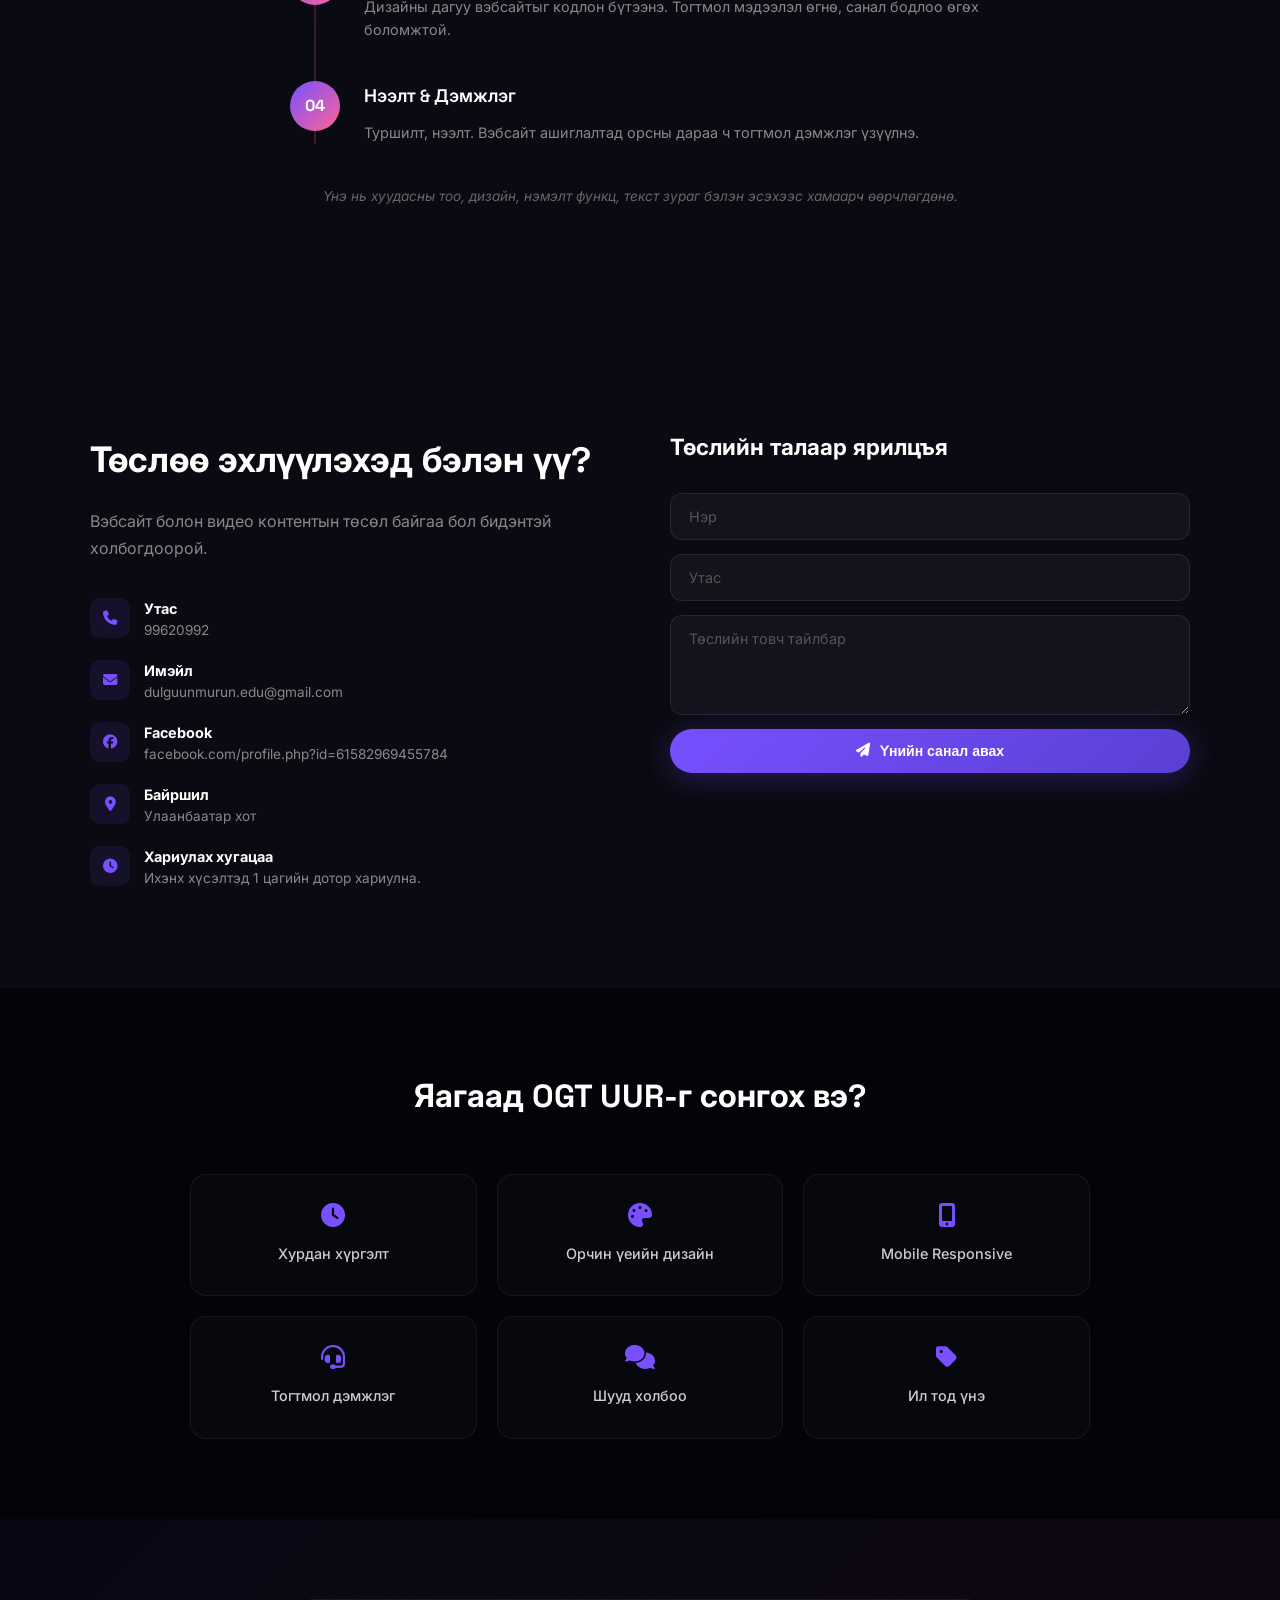
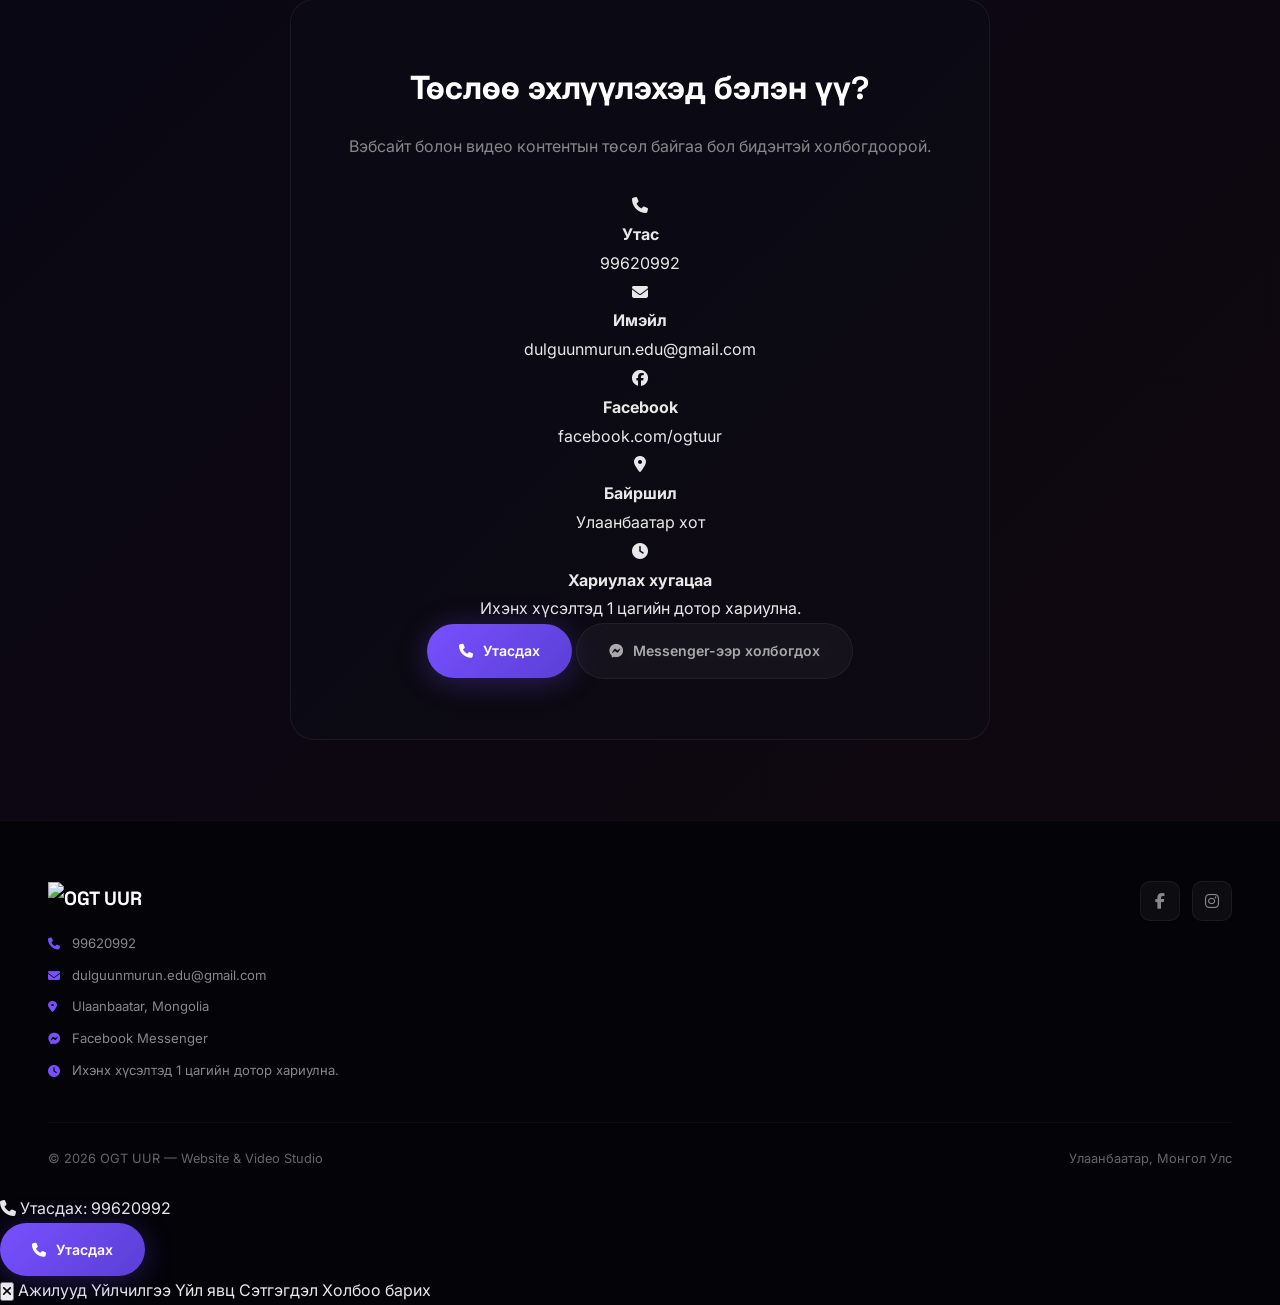
==== commit 2116d237: "Premium marketplace redesign - realistic previews, category colors, glassmorphism Changes: - Realist" ====
--- a/index.html
+++ b/index.html
@@ -524,48 +524,7 @@
     .service-features li { font-size: 0.85rem; color: #aaa; margin-bottom: 8px; display: flex; align-items: center; gap: 8px; }
     .service-features i { color: #50c8ff; font-size: 0.7rem; }
 
-    /* ===== TEMPLATE MARKETPLACE ===== */
-    .marketplace { padding: 100px 48px; background: #030308; }
-    .marketplace-header { text-align: center; margin-bottom: 40px; }
-    .marketplace-header h2 { font-family: var(--font-heading); font-size: 2.4rem; font-weight: 700; color: #fff; margin-bottom: 12px; }
-    .marketplace-header p { font-size: 1rem; color: #888; max-width: 500px; margin: 0 auto 24px; }
-    .marketplace-controls { max-width: 1200px; margin: 0 auto 32px; }
-    .marketplace-search { position: relative; margin-bottom: 16px; }
-    .marketplace-search input {
-      width: 100%; background: rgba(255,255,255,0.04); border: 1px solid rgba(255,255,255,0.08);
-      border-radius: 14px; padding: 14px 20px 14px 48px; color: #fff; font-size: 0.9rem; outline: none;
-      transition: all 0.3s; font-family: var(--font-body);
-    }
-    .marketplace-search input:focus { border-color: rgba(120,80,255,0.4); background: rgba(120,80,255,0.04); }
-    .marketplace-search input::placeholder { color: #555; }
-    .marketplace-search i { position: absolute; left: 18px; top: 50%; transform: translateY(-50%); color: #666; font-size: 0.9rem; }
-    .marketplace-filters { display: flex; gap: 8px; overflow-x: auto; padding-bottom: 4px; -webkit-overflow-scrolling: touch; scrollbar-width: none; }
-    .marketplace-filters::-webkit-scrollbar { display: none; }
-    .filter-btn {
-      padding: 8px 18px; border-radius: 100px; font-size: 0.8rem; font-weight: 500;
-      background: rgba(255,255,255,0.04); border: 1px solid rgba(255,255,255,0.08);
-      color: #888; cursor: pointer; transition: all 0.3s; white-space: nowrap; flex-shrink: 0;
-    }
-    .filter-btn:hover { background: rgba(120,80,255,0.1); border-color: rgba(120,80,255,0.2); color: #ccc; }
-    .filter-btn.active {
-      background: linear-gradient(135deg, rgba(120,80,255,0.2), rgba(120,80,255,0.1));
-      border-color: rgba(120,80,255,0.4); color: #fff;
-      box-shadow: 0 0 20px rgba(120,80,255,0.15);
-    }
-    .filter-btn .count { font-size: 0.7rem; color: #666; margin-left: 4px; }
-    .filter-btn.active .count { color: rgba(255,255,255,0.6); }
-    .marketplace-grid { max-width: 1200px; margin: 0 auto; display: grid; grid-template-columns: repeat(4, 1fr); gap: 20px; }
-    .marketplace-grid .template-card { transition: opacity 0.4s ease, transform 0.4s ease; }
-    .marketplace-grid .template-card.hidden { display: none; }
-    .marketplace-grid .template-card.fade-in { animation: fadeSlideIn 0.4s ease forwards; }
-    @keyframes fadeSlideIn { from { opacity: 0; transform: translateY(12px); } to { opacity: 1; transform: translateY(0); } }
-    .marketplace-empty { display: none; text-align: center; padding: 60px 20px; }
-    .marketplace-empty.show { display: block; }
-    .marketplace-empty i { font-size: 3rem; color: #333; margin-bottom: 20px; }
-    .marketplace-empty h3 { font-family: var(--font-heading); font-size: 1.3rem; color: #666; margin-bottom: 12px; }
-    .marketplace-empty p { font-size: 0.9rem; color: #555; margin-bottom: 24px; }
-
-    /* ===== TEMPLATE CARD ===== */
+    
     .template-card {
       background: rgba(13,13,20,0.6); border: 1px solid rgba(255,255,255,0.06);
       border-radius: 20px; overflow: hidden; transition: all 0.3s ease; cursor: pointer;
@@ -728,6 +687,2800 @@
       .marketplace-grid { grid-template-columns: 1fr; }
     }
 
+
+    /* ===== TEMPLATE MODAL ===== */
+    .template-modal {
+      display: none;
+      position: fixed;
+      inset: 0;
+      z-index: 10000;
+      background: rgba(0, 0, 0, 0.86);
+      backdrop-filter: blur(14px);
+      -webkit-backdrop-filter: blur(14px);
+      align-items: center;
+      justify-content: center;
+      padding: 24px;
+    }
+    .template-modal.active {
+      display: flex;
+    }
+    .modal-close {
+      position: absolute;
+      top: 24px;
+      right: 28px;
+      width: 44px;
+      height: 44px;
+      border-radius: 50%;
+      border: 1px solid rgba(255,255,255,0.12);
+      background: rgba(255,255,255,0.08);
+      color: #fff;
+      font-size: 1rem;
+      cursor: pointer;
+      z-index: 10001;
+      display: flex;
+      align-items: center;
+      justify-content: center;
+      transition: all 0.3s ease;
+    }
+    .modal-close:hover {
+      background: rgba(255,255,255,0.16);
+      transform: rotate(90deg);
+    }
+    .modal-content {
+      width: 100%;
+      max-width: 920px;
+      max-height: 90vh;
+      overflow-y: auto;
+      background: rgba(13, 13, 20, 0.96);
+      border: 1px solid rgba(255,255,255,0.10);
+      border-radius: 24px;
+      box-shadow: 0 40px 120px rgba(0,0,0,0.65);
+    }
+    .modal-preview {
+      padding: 32px;
+      border-bottom: 1px solid rgba(255,255,255,0.06);
+    }
+    .modal-preview h3 {
+      font-family: var(--font-heading);
+      font-size: 1.6rem;
+      font-weight: 700;
+      color: #fff;
+      margin-bottom: 6px;
+    }
+    .modal-category {
+      font-size: 0.75rem;
+      color: var(--accent);
+      font-weight: 700;
+      letter-spacing: 1px;
+      text-transform: uppercase;
+      margin-bottom: 20px;
+    }
+    .device-tabs {
+      display: flex;
+      gap: 8px;
+      margin-bottom: 20px;
+      flex-wrap: wrap;
+    }
+    .device-tab {
+      padding: 8px 18px;
+      border-radius: 10px;
+      background: rgba(255,255,255,0.04);
+      border: 1px solid rgba(255,255,255,0.08);
+      color: #888;
+      font-size: 0.8rem;
+      cursor: pointer;
+      transition: all 0.3s ease;
+      display: flex;
+      align-items: center;
+      gap: 6px;
+    }
+    .device-tab.active {
+      background: rgba(120,80,255,0.16);
+      border-color: rgba(120,80,255,0.35);
+      color: #fff;
+    }
+    .device-frame {
+      border-radius: 14px;
+      overflow: hidden;
+      border: 2px solid rgba(255,255,255,0.08);
+      transition: all 0.3s ease;
+      margin: 0 auto;
+    }
+    .device-frame.desktop { max-width: 100%; }
+    .device-frame.tablet { max-width: 768px; }
+    .device-frame.mobile { max-width: 375px; }
+    .device-frame .browser-mockup { border-radius: 0; border: none; }
+    .modal-details { padding: 32px; }
+    .modal-price {
+      font-family: var(--font-heading);
+      font-size: 1.8rem;
+      font-weight: 700;
+      color: var(--accent-2);
+      margin-bottom: 20px;
+    }
+    .modal-features {
+      display: grid;
+      grid-template-columns: repeat(2, 1fr);
+      gap: 12px;
+      margin-bottom: 28px;
+    }
+    .modal-feature {
+      display: flex;
+      align-items: center;
+      gap: 10px;
+      font-size: 0.88rem;
+      color: #ccc;
+    }
+    .modal-feature i { color: #50c8ff; font-size: 0.8rem; width: 20px; }
+    .modal-actions { display: flex; gap: 12px; }
+    .modal-actions .btn { flex: 1; justify-content: center; }
+
+    @media (max-width: 768px) {
+      .template-modal { padding: 16px; }
+      .modal-content { max-height: 92vh; border-radius: 18px; }
+      .modal-preview, .modal-details { padding: 24px; }
+      .modal-features { grid-template-columns: 1fr; }
+      .modal-actions { flex-direction: column; }
+      .modal-close { top: 14px; right: 14px; }
+    }
+    
+    .template-card {
+      background: rgba(255,255,255,0.03);
+      border: 1px solid rgba(255,255,255,0.06);
+      border-radius: 20px; overflow: hidden; transition: all 0.4s ease; cursor: pointer;
+      display: flex; flex-direction: column;
+    }
+    .template-card:hover {
+      transform: translateY(-6px);
+      border-color: rgba(120,80,255,0.25);
+      box-shadow: 0 20px 60px rgba(0,0,0,0.45);
+    }
+    .template-preview { position: relative; height: 260px; overflow: hidden; }
+    .template-preview .browser-mockup { border-radius: 0; border: none; height: 100%; }
+    .template-preview .browser-mockup .browser-bar { height: 20px; padding: 0 6px; gap: 4px; }
+    .template-preview .browser-mockup .browser-dot { width: 6px; height: 6px; }
+    .template-preview .browser-mockup .browser-url { font-size: 0.5rem; padding: 1px 6px; }
+    .template-preview .browser-mockup .browser-content { padding: 12px; }
+    .template-preview .browser-mockup .browser-hero-line { height: 6px; margin-bottom: 6px; }
+    .template-preview .browser-mockup .browser-hero-btn { width: 50px; height: 14px; }
+    .template-preview .browser-mockup .browser-cards { gap: 6px; }
+    .template-preview .browser-mockup .browser-card { height: 24px; }
+    .template-overlay {
+      position: absolute; inset: 0; background: rgba(0,0,0,0.5);
+      display: flex; align-items: center; justify-content: center;
+      opacity: 0; transition: opacity 0.3s;
+    }
+    .template-card:hover .template-overlay { opacity: 1; }
+    .template-overlay-btn {
+      padding: 10px 24px; border-radius: 100px; background: linear-gradient(135deg, var(--accent), #5a3fd4);
+      color: #fff; font-weight: 600; font-size: 0.85rem; display: flex; align-items: center; gap: 8px;
+    }
+    .template-info { padding: 20px; flex: 1; display: flex; flex-direction: column; gap: 8px; }
+    .template-category { font-size: 0.65rem; font-weight: 700; letter-spacing: 2px; text-transform: uppercase; color: var(--accent); }
+    .template-info h3 { font-family: var(--font-heading); font-size: 1rem; font-weight: 700; color: #fff; margin: 0; }
+    .template-price {
+      font-family: var(--font-heading); font-size: 1.3rem; font-weight: 700;
+      background: linear-gradient(135deg, #7850ff 0%, #ff6496 100%);
+      -webkit-background-clip: text; -webkit-text-fill-color: transparent; background-clip: text;
+      margin: 4px 0;
+    }
+    .template-meta { display: flex; gap: 16px; font-size: 0.75rem; color: #888; }
+    .template-meta span { display: flex; align-items: center; gap: 4px; }
+    .template-btn { margin-top: auto; width: 100%; justify-content: center; padding: 12px; font-size: 0.85rem; }
+    .btn-outline { background: transparent; border: 1px solid rgba(255,255,255,0.15); color: #ccc; }
+    .btn-outline:hover { border-color: rgba(120,80,255,0.4); color: #fff; background: rgba(120,80,255,0.05); }
+
+ter { margin: 0; padding: 0; box-sizing: border-box; }
+html { scroll-behavior: smooth; font-size: 16px; -webkit-font-smoothing: antialiased; -moz-osx-font-smoothing: grayscale; text-rendering: optimizeLegibility; }
+:root { --font-heading: 'Space Grotesk', 'Inter', sans-serif; --font-body: 'Inter', sans-serif; --font-mono: 'JetBrains Mono', monospace; --accent: #7850ff; --accent-2: #ff6496; --accent-3: #50c8ff; --bg: #030308; --bg-card: rgba(13,13,20,0.6); --border: rgba(255,255,255,0.06); --text: #e8e8e8; --text-muted: #666; --glass: rgba(255,255,255,0.04); --radius: 20px; --radius-lg: 32px; --ease-out: cubic-bezier(0.16, 1, 0.3, 1); }
+body {
+      font-family: var(--font-body);
+      background: var(--bg);
+      color: var(--text);
+      line-height: 1.8;
+      overflow-x: hidden;
+      cursor: default;
+    }
+a { text-decoration: none; color: inherit; }
+.cursor {
+      width: 20px; height: 20px;
+      border: 2px solid rgba(120, 80, 255, 0.6);
+      border-radius: 50%;
+      position: fixed; top: 0; left: 0;
+      pointer-events: none; z-index: 11000;
+      will-change: transform;
+      transition: width 0.3s ease, height 0.3s ease, border-color 0.3s ease, opacity 0.3s ease;
+      opacity: 0;
+    }
+.cursor.active {
+      width: 48px; height: 48px;
+      border-color: rgba(255, 100, 150, 0.7);
+    }
+.cursor-dot {
+      width: 6px; height: 6px;
+      background: rgba(120, 80, 255, 0.9);
+      border-radius: 50%;
+      position: fixed; top: 0; left: 0;
+      pointer-events: none; z-index: 11001;
+      will-change: transform;
+      transition: opacity 0.3s ease;
+      opacity: 0;
+    }
+
+@media (max-width: 1024px) {
+  .cursor, .cursor-dot { display: none !important; }
+
+  .bento-card
+.bento-card
+.testimonials-grid { grid-template-columns: 1fr 1fr; }
+  .showcase-card { min-width: 340px; }
+  .portfolio-grid { grid-template-columns: repeat(2, 1fr); }
+.services-grid { grid-template-columns: repeat(2, 1fr); }
+/* Performance: reduce animations on tablet */
+  .gradient-blob, .hero-orb { animation-duration: 60s !important; }
+  
+/* Performance: reduce blur on tablet */
+  .noise { opacity: 0.05; }
+}
+
+.noise {
+      position: fixed; inset: 0;
+      background-image: url("data:image/svg+xml,%3Csvg viewBox='0 0 256 256' xmlns='http://www.w3.org/2000/svg'%3E%3Cfilter id='noise'%3E%3CfeTurbulence type='fractalNoise' baseFrequency='0.9' numOctaves='4' stitchTiles='stitch'/%3E%3C/filter%3E%3Crect width='100%25' height='100%25' filter='url(%23noise)' opacity='0.04'/%3E%3C/svg%3E");
+      pointer-events: none; z-index: 9998;
+      opacity: 0.15;
+    }
+/* ===== SKIP LINK ===== */
+    .skip-link {
+      position: absolute; top: -100px; left: 16px; z-index: 99999;
+      background: var(--accent); color: #fff;
+      padding: 12px 24px; font-size: 0.9rem; font-weight: 600;
+      border-radius: 0 0 8px 8px; transition: top 0.3s;
+    }
+    .skip-link:focus { top: 0; }
+
+    /* ===== NAV ===== */
+    nav {
+      position: fixed; top: 0; left: 0; right: 0;
+      z-index: 1000; padding: 20px 48px;
+      display: flex; align-items: center; justify-content: space-between;
+      transition: all 0.5s var(--ease-out);
+    }
+    nav.scrolled {
+      background: rgba(3,3,8,0.8);
+      backdrop-filter: blur(40px) saturate(1.5);
+      -webkit-backdrop-filter: blur(40px) saturate(1.5);
+      border-bottom: 1px solid var(--border);
+      padding: 14px 48px;
+    }
+    .nav-logo {
+      text-decoration: none;
+      display: flex; align-items: center;
+      position: relative; transition: opacity 0.3s;
+    }
+    .nav-logo-img { height: 48px; width: auto; flex-shrink: 0; }
+    .nav-logo:hover { opacity: 0.8; }
+    .nav-links { display: flex; align-items: center; gap: 40px; }
+    .nav-links a {
+      font-size: 0.82rem; font-weight: 500; color: #888;
+      transition: all 0.4s var(--ease-out); position: relative;
+      padding: 4px 0;
+    }
+    .nav-links a::after {
+      content: ''; position: absolute; bottom: -2px; left: 50%;
+      width: 0; height: 1px;
+      background: linear-gradient(90deg, var(--accent), var(--accent-2));
+      transition: all 0.4s var(--ease-out);
+      transform: translateX(-50%);
+    }
+    .nav-links a:hover { color: #fff; transform: translateY(-1px); }
+    .nav-links a:hover::after { width: 100%; }
+
+    /* Nav Actions Container */
+    .nav-actions {
+      display: flex; align-items: center; gap: 18px;
+    }
+
+    /* Nav CTA Button */
+    .nav-cta {
+      display: flex; align-items: center; justify-content: center; gap: 8px;
+      padding: 12px 24px; min-height: 44px;
+      background: linear-gradient(135deg, #7c3aed, #6d5dfc);
+      color: #fff !important;
+      border-radius: 14px; border: 1px solid rgba(255,255,255,0.12);
+      font-weight: 700; font-size: 14px; line-height: 1;
+      box-shadow: 0 8px 28px rgba(124, 58, 237, 0.28);
+      transition: all 0.3s;
+    }
+    .nav-cta:hover {
+      transform: translateY(-1px);
+      box-shadow: 0 12px 36px rgba(124, 58, 237, 0.38);
+    }
+    .nav-cta::after { display: none !important; }
+
+    /* Language Switcher */
+    .lang-switcher {
+      display: flex; align-items: center; gap: 4px;
+      padding: 4px;
+      background: rgba(255,255,255,0.04);
+      border: 1px solid rgba(255,255,255,0.10);
+      border-radius: 16px;
+      backdrop-filter: blur(16px); -webkit-backdrop-filter: blur(16px);
+    }
+    .lang-btn {
+      width: 42px; height: 34px;
+      border-radius: 12px; border: none;
+      background: transparent;
+      color: rgba(255,255,255,0.55);
+      font-size: 13px; font-weight: 700;
+      cursor: pointer; transition: all 0.3s;
+      display: flex; align-items: center; justify-content: center;
+    }
+    .lang-btn:hover {
+      background: rgba(255,255,255,0.06);
+      color: #fff;
+    }
+    .lang-btn.active {
+      background: linear-gradient(135deg, #7c3aed, #6d5dfc);
+      color: #fff;
+      box-shadow: 0 6px 18px rgba(124,58,237,0.28);
+    }
+
+    .hamburger { display: none; flex-direction: column; gap: 5px; background: none; border: none; cursor: pointer; }
+    .hamburger span { display: block; width: 22px; height: 2px; background: #fff; transition: all 0.3s; }
+.btn {
+      display: inline-flex; align-items: center; gap: 10px;
+      padding: 14px 32px; border-radius: 100px;
+      font-weight: 600; font-size: 0.88rem;
+      cursor: pointer; transition: all 0.4s var(--ease-out); border: none;
+      position: relative; overflow: hidden; text-decoration: none;
+    }
+.btn-primary {
+      background: linear-gradient(135deg, var(--accent), #5a3fd4);
+      color: #fff; box-shadow: 0 4px 30px rgba(120,80,255,0.3);
+    }
+.btn-primary:hover { transform: translateY(-3px); box-shadow: 0 8px 50px rgba(120,80,255,0.4); }
+.btn-ghost {
+      border: 1px solid var(--border); color: #aaa; background: var(--glass);
+      backdrop-filter: blur(10px);
+    }
+.btn-ghost:hover { border-color: rgba(255,255,255,0.2); color: #fff; background: rgba(255,255,255,0.06); transform: translateY(-3px); }
+
+    /* Mobile Nav */
+    @media (max-width: 600px) {
+      .nav-links { display: none; }
+      .hamburger { display: flex; }
+      .lang-switcher { padding: 3px; border-radius: 12px; }
+      .lang-btn { width: 36px; height: 30px; font-size: 11px; border-radius: 10px; }
+      .nav-cta { padding: 10px 16px; font-size: 13px; min-height: 40px; }
+      .nav-actions { gap: 12px; }
+    }
+
+    /* ===== HERO ===== */
+    .hero {
+      min-height: 100vh; display: flex; align-items: center;
+      position: relative; padding: 120px 48px 80px; overflow: hidden;
+    }
+    .hero-bg { position: absolute; inset: 0; pointer-events: none; z-index: 0; }
+    .hero-orb {
+      position: absolute; border-radius: 50%; filter: blur(100px);
+      animation: orbFloat 20s ease-in-out infinite; will-change: transform;
+    }
+    .orb-1 {
+      width: 500px; height: 500px; background: radial-gradient(circle, rgba(120,80,255,0.15) 0%, transparent 70%);
+      top: -150px; right: -100px;
+    }
+    .orb-2 {
+      width: 400px; height: 400px; background: radial-gradient(circle, rgba(255,100,150,0.1) 0%, transparent 70%);
+      bottom: -150px; left: -100px; animation-delay: -8s;
+    }
+    @keyframes orbFloat {
+      0%, 100% { transform: translate(0, 0) scale(1); opacity: 0.8; }
+      50% { transform: translate(20px, -15px) scale(1.05); opacity: 1; }
+    }
+    .hero-inner {
+      position: relative; z-index: 1;
+      display: flex; align-items: center; gap: 60px;
+      max-width: 1400px; width: 100%; margin: 0 auto;
+    }
+    .hero-text {
+      flex: 0 0 38%; max-width: 420px;
+      display: flex; flex-direction: column; align-items: flex-start;
+    }
+    .hero-title {
+      font-family: var(--font-heading);
+      font-size: clamp(2rem, 4vw, 3.2rem); font-weight: 700; line-height: 1.1;
+      letter-spacing: -1px; margin-bottom: 16px; color: #fff;
+    }
+    .hero-subtitle {
+      font-size: 1.3rem; color: #e0e0e0; margin-bottom: 12px; line-height: 1.4;
+    }
+    .hero-subtitle strong {
+      background: linear-gradient(135deg, #7850ff 0%, #ff6496 100%);
+      -webkit-background-clip: text; -webkit-text-fill-color: transparent; background-clip: text;
+      font-weight: 700;
+    }
+    .hero-desc {
+      font-size: 0.95rem; color: #999; max-width: 380px;
+      margin-bottom: 24px; line-height: 1.6;
+    }
+    .hero-trust {
+      display: flex; gap: 20px; flex-wrap: wrap; margin-bottom: 28px; font-size: 0.8rem; color: #888;
+    }
+    .hero-trust span { display: flex; align-items: center; gap: 6px; }
+    .hero-trust i { color: #4caf50; font-size: 0.7rem; }
+    .hero-actions {
+      display: flex; gap: 12px; flex-wrap: wrap;
+    }
+
+    /* ===== SHOWCASE ===== */
+    .hero-showcase {
+      flex: 0 0 58%; position: relative; min-height: 480px;
+    }
+    .showcase-card {
+      background: rgba(10,10,18,0.6);
+      backdrop-filter: blur(20px); -webkit-backdrop-filter: blur(20px);
+      border: 1px solid rgba(255,255,255,0.06);
+      border-radius: 20px; overflow: hidden;
+      box-shadow: 0 40px 100px rgba(0,0,0,0.5), 0 0 80px rgba(120,80,255,0.06);
+    }
+    .showcase-viewport { position: relative; height: 420px; overflow: hidden; }
+    .showcase-slide {
+      position: absolute; inset: 0; opacity: 0;
+      transition: opacity 1s ease, transform 1s ease;
+      transform: scale(0.96);
+    }
+    .showcase-slide.active { opacity: 1; transform: scale(1); }
+    .showcase-screenshot {
+      height: 340px; padding: 24px; position: relative;
+      display: flex; flex-direction: column;
+    }
+    .screenshot-nav {
+      height: 36px; background: rgba(255,255,255,0.03);
+      border-bottom: 1px solid rgba(255,255,255,0.04);
+      border-radius: 8px 8px 0 0;
+      display: flex; align-items: center; padding: 0 16px;
+      margin-bottom: 20px;
+    }
+    .screenshot-logo {
+      font-family: var(--font-heading); font-size: 0.75rem; font-weight: 700;
+      background: linear-gradient(135deg, #fff 0%, #aaa 100%);
+      -webkit-background-clip: text; -webkit-text-fill-color: transparent; background-clip: text;
+      flex: 1;
+    }
+    .screenshot-links { display: flex; gap: 10px; }
+    .screenshot-links span { width: 24px; height: 3px; background: rgba(255,255,255,0.1); border-radius: 2px; }
+    .screenshot-hero { flex: 1; display: flex; flex-direction: column; justify-content: center; padding: 10px 0; }
+    .screenshot-hero-line {
+      height: 12px; border-radius: 6px; margin-bottom: 10px;
+      background: linear-gradient(90deg, rgba(255,255,255,0.08) 0%, rgba(255,255,255,0.02) 100%);
+    }
+    .screenshot-hero-line.w80 { width: 80%; }
+    .screenshot-hero-line.w60 { width: 55%; }
+    .screenshot-hero-btn {
+      width: 120px; height: 32px; border-radius: 8px;
+      background: linear-gradient(135deg, #7850ff 0%, #6a3fd4 100%);
+      box-shadow: 0 4px 20px rgba(120,80,255,0.3);
+      margin-top: 16px;
+    }
+    .screenshot-cards { display: grid; grid-template-columns: repeat(3, 1fr); gap: 12px; }
+    .screenshot-card {
+      height: 70px; border-radius: 10px;
+      background: rgba(255,255,255,0.03);
+      border: 1px solid rgba(255,255,255,0.04);
+    }
+    .clinic-bg { background: linear-gradient(180deg, #060d1a 0%, #0a1628 50%, #0d1a2d 100%); }
+    .clinic-bg .screenshot-card { background: rgba(80,200,255,0.06); border-color: rgba(80,200,255,0.08); }
+    .shop-bg { background: linear-gradient(180deg, #120612 0%, #1a0a1a 50%, #1d0d1d 100%); }
+    .shop-bg .screenshot-card { background: rgba(255,100,150,0.06); border-color: rgba(255,100,150,0.08); }
+    .restaurant-bg { background: linear-gradient(180deg, #141006 0%, #1a140a 50%, #1d170d 100%); }
+    .restaurant-bg .screenshot-card { background: rgba(255,193,7,0.06); border-color: rgba(255,193,7,0.08); }
+    .business-bg { background: linear-gradient(180deg, #080812 0%, #0a0a1a 50%, #0d0d1d 100%); }
+    .business-bg .screenshot-card { background: rgba(120,80,255,0.06); border-color: rgba(120,80,255,0.08); }
+    .showcase-info {
+      padding: 16px 24px; display: flex; align-items: center; justify-content: space-between;
+      border-top: 1px solid rgba(255,255,255,0.04);
+      background: rgba(0,0,0,0.2);
+    }
+    .showcase-category { font-family: var(--font-heading); font-size: 0.9rem; font-weight: 600; color: #fff; }
+    .showcase-price {
+      font-family: var(--font-heading); font-size: 1.2rem; font-weight: 700;
+      background: linear-gradient(135deg, #7850ff 0%, #ff6496 100%);
+      -webkit-background-clip: text; -webkit-text-fill-color: transparent; background-clip: text;
+    }
+    .showcase-time { font-size: 0.75rem; color: #888; }
+    .showcase-dots { display: flex; justify-content: center; gap: 8px; padding: 14px; }
+    .showcase-dots .dot {
+      width: 8px; height: 8px; border-radius: 50%;
+      background: rgba(255,255,255,0.12); transition: all 0.4s; cursor: pointer;
+    }
+    .showcase-dots .dot.active {
+      background: linear-gradient(135deg, #7850ff, #ff6496);
+      width: 28px; border-radius: 4px;
+      box-shadow: 0 0 12px rgba(120,80,255,0.4);
+    }
+
+    /* ===== FLOATING CARDS ===== */
+    .float-card {
+      position: absolute;
+      background: rgba(10,10,18,0.75);
+      backdrop-filter: blur(16px); -webkit-backdrop-filter: blur(16px);
+      border: 1px solid rgba(255,255,255,0.08);
+      border-radius: 12px;
+      padding: 10px 14px; display: flex; align-items: center; gap: 10px;
+      z-index: 3;
+      box-shadow: 0 8px 32px rgba(0,0,0,0.3), 0 0 20px rgba(120,80,255,0.05);
+    }
+    .fc-icon {
+      width: 32px; height: 32px; border-radius: 8px;
+      display: flex; align-items: center; justify-content: center;
+      font-size: 0.75rem;
+    }
+    .fc-price .fc-icon { background: rgba(120,80,255,0.12); color: #7850ff; }
+    .fc-time .fc-icon { background: rgba(255,193,7,0.12); color: #ffc107; }
+    .fc-projects .fc-icon { background: rgba(255,216,80,0.12); color: #ffd850; }
+    .fc-text span { font-size: 0.72rem; font-weight: 600; color: #fff; }
+    .fc-price { top: 8%; left: -4%; }
+    .fc-time { bottom: 12%; right: -2%; }
+    .fc-projects { top: 45%; left: -6%; }
+
+    /* ===== MOBILE ===== */
+    @media (max-width: 1024px) {
+      .hero-inner { flex-direction: column; gap: 40px; }
+      .hero-text { flex: none; max-width: 100%; align-items: center; text-align: center; }
+      .hero-desc { max-width: 100%; }
+      .hero-actions { justify-content: center; }
+      .hero-trust { justify-content: center; }
+      .hero-showcase { flex: none; width: 100%; min-height: 400px; }
+      .showcase-viewport { height: 340px; }
+      .showcase-screenshot { height: 280px; }
+      .float-card { display: none; }
+    }
+    @media (max-width: 600px) {
+      .hero { padding: 100px 20px 60px; }
+      .hero-title { font-size: 1.8rem; }
+      .hero-subtitle { font-size: 1.1rem; }
+      .showcase-viewport { height: 280px; }
+      .showcase-screenshot { height: 220px; padding: 16px; }
+    }
+
+/* ===== CALCULATOR ===== */
+    .calculator { padding: 100px 48px; }
+    .calc-container { max-width: 700px; margin: 0 auto; }
+    .calc-header { text-align: center; margin-bottom: 48px; }
+    .calc-header h2 { font-family: var(--font-heading); font-size: 2.5rem; font-weight: 700; color: #fff; letter-spacing: -1px; margin-bottom: 12px; }
+    .calc-header p { font-size: 1.1rem; color: #666; max-width: 500px; margin: 0 auto; }
+
+    /* Progress */
+    .calc-progress { position: relative; margin-bottom: 48px; padding: 0 20px; }
+    .calc-progress-bar { height: 4px; background: rgba(255,255,255,0.08); border-radius: 2px; position: relative; overflow: hidden; }
+    .calc-progress-bar::after { content: ''; position: absolute; top: 0; left: 0; height: 100%; width: 33%; background: linear-gradient(90deg, var(--accent), var(--accent-2)); border-radius: 2px; transition: width 0.5s var(--ease-out); }
+    .calc-progress-bar.step-2::after { width: 66%; }
+    .calc-progress-bar.step-3::after { width: 100%; }
+    .calc-steps { display: flex; justify-content: space-between; margin-top: -14px; }
+    .calc-step-indicator { width: 28px; height: 28px; border-radius: 50%; background: var(--bg); border: 2px solid rgba(255,255,255,0.15); display: flex; align-items: center; justify-content: center; font-size: 0.7rem; font-weight: 700; color: #666; transition: all 0.4s; position: relative; z-index: 1; }
+    .calc-step-indicator.active { border-color: var(--accent); color: #fff; background: var(--accent); box-shadow: 0 0 20px rgba(120,80,255,0.4); }
+    .calc-step-indicator.done { border-color: var(--accent-2); color: #fff; background: var(--accent-2); }
+
+    /* Steps */
+    .calc-step { display: none; animation: fadeInUp 0.5s ease; }
+    .calc-step.active { display: block; }
+    .calc-question { font-family: var(--font-heading); font-size: 1.4rem; font-weight: 600; color: #fff; margin-bottom: 24px; text-align: center; }
+
+    /* Simple Option Buttons */
+    .calc-options-simple { display: flex; flex-direction: column; gap: 12px; margin-bottom: 32px; }
+    .calc-option-btn { display: flex; align-items: center; gap: 16px; padding: 18px 24px; background: rgba(255,255,255,0.03); border: 2px solid rgba(255,255,255,0.06); border-radius: 12px; cursor: pointer; transition: all 0.3s var(--ease-out); color: #fff; font-family: var(--font-body); font-size: 1rem; text-align: left; }
+    .calc-option-btn:hover { border-color: rgba(120,80,255,0.4); background: rgba(120,80,255,0.06); }
+    .calc-option-btn.selected { border-color: var(--accent); background: rgba(120,80,255,0.1); }
+    .calc-radio { width: 22px; height: 22px; border-radius: 50%; border: 2px solid rgba(255,255,255,0.2); flex-shrink: 0; transition: all 0.3s; display: flex; align-items: center; justify-content: center; }
+    .calc-option-btn.selected .calc-radio { border-color: var(--accent); background: var(--accent); }
+    .calc-option-btn.selected .calc-radio::after { content: ''; width: 8px; height: 8px; background: #fff; border-radius: 50%; }
+    .calc-option-text { flex: 1; }
+
+    /* Navigation */
+    .calc-back-btn { background: none; border: none; color: #666; font-size: 0.9rem; cursor: pointer; padding: 12px 20px; border-radius: 8px; transition: all 0.3s; display: flex; align-items: center; gap: 8px; }
+    .calc-back-btn:hover { color: #fff; background: rgba(255,255,255,0.05); }
+
+    /* Result */
+    .calc-result { display: none; text-align: center; padding: 40px; background: rgba(255,255,255,0.03); border: 2px solid rgba(120,80,255,0.2); border-radius: 24px; margin-bottom: 32px; animation: fadeInUp 0.5s ease; }
+    .calc-result.show { display: block; }
+    .calc-result-header { margin-bottom: 24px; }
+    .calc-result-icon { font-size: 2.5rem; color: #4caf50; margin-bottom: 12px; }
+    .calc-result-title { font-family: var(--font-heading); font-size: 1.2rem; color: #888; }
+    .calc-result-price-range { font-family: var(--font-heading); font-size: 2.5rem; font-weight: 700; margin-bottom: 8px; }
+    .calc-result-price-range span { background: linear-gradient(135deg, var(--accent), var(--accent-2)); -webkit-background-clip: text; -webkit-text-fill-color: transparent; background-clip: text; }
+    .calc-result-time { font-size: 1.1rem; color: #888; margin-bottom: 24px; }
+    .calc-result-notice { font-size: 0.85rem; color: #666; display: flex; align-items: center; justify-content: center; gap: 8px; margin-bottom: 24px; text-align: center; }
+
+    /* Trust */
+    .calc-trust { display: grid; grid-template-columns: 1fr 1fr; gap: 12px; padding: 20px; background: rgba(76,175,80,0.06); border: 1px solid rgba(76,175,80,0.15); border-radius: 12px; margin-bottom: 24px; }
+    .calc-trust-item { font-size: 0.8rem; color: #ccc; display: flex; align-items: center; gap: 8px; }
+
+    /* Lead Form */
+    .calc-lead-form { display: none; padding: 40px; background: rgba(255,255,255,0.02); border: 1px solid rgba(255,255,255,0.06); border-radius: 24px; animation: fadeInUp 0.5s ease; }
+    .calc-lead-form.show { display: block; }
+    .calc-lead-header { text-align: center; margin-bottom: 32px; }
+    .calc-lead-header h3 { font-family: var(--font-heading); font-size: 1.4rem; color: #fff; margin-bottom: 8px; }
+    .calc-lead-header p { font-size: 0.9rem; color: #666; }
+    .calc-form-row { display: grid; grid-template-columns: 1fr 1fr; gap: 16px; margin-bottom: 16px; }
+    .calc-form-full { width: 100%; margin-bottom: 24px; }
+    .calc-lead-form input { width: 100%; padding: 14px 18px; background: rgba(255,255,255,0.04); border: 1px solid rgba(255,255,255,0.08); border-radius: 10px; color: #fff; font-size: 0.9rem; font-family: var(--font-body); transition: all 0.3s; box-sizing: border-box; }
+    .calc-lead-form input:focus { outline: none; border-color: var(--accent); background: rgba(120,80,255,0.05); }
+    .calc-lead-form input::placeholder { color: #555; }
+    .calc-lead-form .btn-block { width: 100%; justify-content: center; }
+    .calc-form-success { display: none; text-align: center; padding: 40px; }
+    .calc-form-success.show { display: block; }
+    .calc-form-success i { font-size: 3rem; color: #4caf50; margin-bottom: 16px; }
+    .calc-form-success h4 { font-family: var(--font-heading); font-size: 1.3rem; color: #fff; margin-bottom: 8px; }
+    .calc-form-success p { color: #888; }
+
+    /* Mobile */
+    @media (max-width: 768px) {
+      .calculator { padding: 60px 20px; }
+      .calc-header h2 { font-size: 1.8rem; }
+      .calc-question { font-size: 1.2rem; }
+      .calc-result-price-range { font-size: 1.8rem; }
+      .calc-form-row { grid-template-columns: 1fr; }
+      .calc-form-row { grid-template-columns: 1fr; }
+      .calc-trust { grid-template-columns: 1fr; }
+    }
+
+    /* ===== MARQUEE ===== */
+    .marquee-section {
+      padding: 40px 0; border-top: 1px solid rgba(255,255,255,0.04);
+      border-bottom: 1px solid rgba(255,255,255,0.04); overflow: hidden;
+    }
+    .marquee-track {
+      display: flex; gap: 60px;
+      animation: marquee 30s linear infinite;
+      width: max-content;
+    }
+    .marquee-item {
+      display: flex; align-items: center; gap: 12px;
+      font-family: var(--font-heading);
+      font-size: 1rem; font-weight: 600; color: #444;
+      white-space: nowrap; flex-shrink: 0;
+      transition: color 0.4s;
+    }
+    .marquee-item:hover { color: var(--accent); }
+    .marquee-item i { font-size: 1.2rem; }
+    .marquee-icon-purple { color: #7850ff; }
+    .marquee-icon-pink { color: #ff6496; }
+    @keyframes marquee {
+      0% { transform: translateX(0); }
+      100% { transform: translateX(-50%); }
+    }
+
+    /* ===== SERVICES ===== */
+    .services { padding: 100px 48px; background: #0a0a12; }
+    .services-header { text-align: center; margin-bottom: 56px; }
+    .services-header h2 { font-family: var(--font-heading); font-size: 2.4rem; font-weight: 700; color: #fff; margin-bottom: 12px; }
+    .services-header p { font-size: 1rem; color: #888; }
+    .services-grid { max-width: 900px; margin: 0 auto; display: grid; grid-template-columns: repeat(2, 1fr); gap: 24px; }
+    .service-card {
+      background: rgba(13,13,20,0.6); border: 1px solid rgba(255,255,255,0.06);
+      border-radius: 24px; padding: 40px 32px; transition: all 0.3s ease;
+    }
+    .service-card:hover { border-color: rgba(120,80,255,0.2); transform: translateY(-4px); }
+    .service-icon { width: 52px; height: 52px; border-radius: 14px; display: flex; align-items: center; justify-content: center; font-size: 1.2rem; margin-bottom: 24px; }
+    .service-icon.purple { background: rgba(120,80,255,0.12); color: #7850ff; }
+    .service-icon.pink { background: rgba(255,100,150,0.12); color: #ff6496; }
+    .service-card h3 { font-family: var(--font-heading); font-size: 1.3rem; font-weight: 700; color: #fff; margin-bottom: 12px; }
+    .service-card p { font-size: 0.9rem; color: #888; line-height: 1.7; margin-bottom: 20px; }
+    .service-price { font-family: var(--font-heading); font-size: 1.4rem; font-weight: 700; color: var(--accent-2); margin-bottom: 20px; }
+    .service-features { list-style: none; margin-bottom: 24px; }
+    .service-features li { font-size: 0.85rem; color: #aaa; margin-bottom: 8px; display: flex; align-items: center; gap: 8px; }
+    .service-features i { color: #50c8ff; font-size: 0.7rem; }
+
+    
+    .template-card {
+      background: rgba(13,13,20,0.6); border: 1px solid rgba(255,255,255,0.06);
+      border-radius: 20px; overflow: hidden; transition: all 0.3s ease; cursor: pointer;
+      display: flex; flex-direction: column;
+    }
+    .template-card:hover { border-color: rgba(120,80,255,0.3); transform: translateY(-6px); box-shadow: 0 20px 60px rgba(0,0,0,0.5); }
+    .template-preview { position: relative; height: 200px; overflow: hidden; }
+    .template-preview .browser-mockup { border-radius: 0; border: none; height: 100%; }
+    .template-preview .browser-mockup .browser-bar { height: 20px; padding: 0 6px; gap: 4px; }
+    .template-preview .browser-mockup .browser-dot { width: 6px; height: 6px; }
+    .template-preview .browser-mockup .browser-url { font-size: 0.5rem; padding: 1px 6px; }
+    .template-preview .browser-mockup .browser-content { padding: 8px; }
+    .template-preview .browser-mockup .browser-hero-line { height: 5px; margin-bottom: 4px; }
+    .template-preview .browser-mockup .browser-hero-btn { width: 50px; height: 12px; }
+    .template-preview .browser-mockup .browser-cards { gap: 4px; }
+    .template-preview .browser-mockup .browser-card { height: 20px; }
+    .template-overlay {
+      position: absolute; inset: 0; background: rgba(0,0,0,0.4);
+      display: flex; align-items: center; justify-content: center;
+      opacity: 0; transition: opacity 0.3s;
+    }
+    .template-card:hover .template-overlay { opacity: 1; }
+    .template-overlay-btn {
+      padding: 10px 24px; border-radius: 100px; background: linear-gradient(135deg, var(--accent), #5a3fd4);
+      color: #fff; font-weight: 600; font-size: 0.85rem; display: flex; align-items: center; gap: 8px;
+    }
+    .template-info { padding: 24px; flex: 1; display: flex; flex-direction: column; }
+    .template-category { font-size: 0.7rem; color: var(--accent); font-weight: 600; letter-spacing: 1px; text-transform: uppercase; margin-bottom: 6px; }
+    .template-info h3 { font-family: var(--font-heading); font-size: 1.1rem; font-weight: 700; color: #fff; margin-bottom: 12px; }
+    .template-price { font-family: var(--font-heading); font-size: 1.4rem; font-weight: 700; color: var(--accent-2); margin-bottom: 8px; }
+    .template-features { list-style: none; margin-bottom: 16px; }
+    .template-features li { font-size: 0.82rem; color: #aaa; margin-bottom: 6px; display: flex; align-items: center; gap: 8px; }
+    .template-features i { color: #50c8ff; font-size: 0.65rem; }
+    .template-badges { display: flex; gap: 6px; margin-bottom: 10px; flex-wrap: wrap; }
+    .template-badge { padding: 3px 10px; border-radius: 100px; font-size: 0.65rem; font-weight: 600; letter-spacing: 0.5px; }
+    .template-badge.hot { background: rgba(255,100,150,0.15); color: #ff6496; border: 1px solid rgba(255,100,150,0.2); }
+    .template-badge.popular { background: rgba(120,80,255,0.15); color: #7850ff; border: 1px solid rgba(120,80,255,0.2); }
+    .template-badge.fast { background: rgba(80,200,255,0.15); color: #50c8ff; border: 1px solid rgba(80,200,255,0.2); }
+    .template-delivery { display: flex; align-items: center; gap: 6px; font-size: 0.75rem; color: #50c8ff; margin-bottom: 12px; font-weight: 500; }
+    .template-delivery i { font-size: 0.7rem; }
+    .template-bestfor { font-size: 0.78rem; color: #888; margin-bottom: 12px; line-height: 1.5; padding: 8px 12px; background: rgba(255,255,255,0.03); border-radius: 8px; border-left: 2px solid var(--accent); }
+    .template-bestfor strong { color: #ccc; }
+    .template-includes { margin-bottom: 16px; padding: 12px; background: rgba(120,80,255,0.04); border-radius: 10px; border: 1px solid rgba(120,80,255,0.08); }
+    .template-includes-title { font-size: 0.7rem; color: var(--accent); font-weight: 600; letter-spacing: 1px; text-transform: uppercase; margin-bottom: 8px; }
+    .template-includes-list { display: grid; grid-template-columns: 1fr 1fr; gap: 4px; }
+    .template-includes-list span { font-size: 0.72rem; color: #999; display: flex; align-items: center; gap: 5px; }
+    .template-includes-list i { color: #50c8ff; font-size: 0.6rem; }
+    .template-trust { font-size: 0.7rem; color: #666; text-align: center; margin-top: 10px; font-style: italic; }
+    .template-actions { display: flex; gap: 10px; margin-top: auto; }
+    .template-actions .btn { flex: 1; justify-content: center; padding: 10px 16px; font-size: 0.8rem; }
+    .btn-outline { background: transparent; border: 1px solid rgba(255,255,255,0.15); color: #ccc; }
+    .btn-outline:hover { border-color: rgba(120,80,255,0.4); color: #fff; background: rgba(120,80,255,0.05); }
+
+    /* ===== PRICING ===== */
+    .pricing { padding: 120px 40px; background: #030308; }
+    .pricing-header { text-align: center; margin-bottom: 72px; }
+    .pricing-header h2 { font-family: var(--font-heading); font-size: 3rem; font-weight: 700; color: #fff; letter-spacing: -1px; margin-bottom: 20px; display: inline-block; position: relative; }
+    .pricing-header h2::before { content: ''; position: absolute; top: -16px; left: 50%; transform: translateX(-50%); width: 40px; height: 2px; background: linear-gradient(90deg, var(--accent), var(--accent-2)); border-radius: 1px; }
+    .pricing-header p { font-size: 1.05rem; color: #666; max-width: 500px; margin: 0 auto; }
+    .pricing-grid { display: grid; grid-template-columns: repeat(3, 1fr); gap: 24px; max-width: 1100px; margin: 0 auto; }
+    .pricing-card {
+      background: var(--bg-card);
+      backdrop-filter: blur(20px);
+      -webkit-backdrop-filter: blur(20px);
+      border: 1px solid var(--border);
+      border-radius: 24px; padding: 40px 32px;
+      transition: all 0.5s var(--ease-out);
+      position: relative;
+    }
+    .pricing-card:hover { transform: translateY(-8px); border-color: rgba(120,80,255,0.3); box-shadow: 0 30px 80px rgba(0,0,0,0.4); }
+    .pricing-card.popular { border-color: rgba(120,80,255,0.4); box-shadow: 0 0 40px rgba(120,80,255,0.1); }
+    .popular-badge { position: absolute; top: -12px; left: 50%; transform: translateX(-50%); padding: 4px 16px; background: linear-gradient(135deg, var(--accent), var(--accent-2)); border-radius: 100px; font-size: 0.7rem; font-weight: 700; color: #fff; letter-spacing: 1px; text-transform: uppercase; }
+    .pricing-name { font-family: var(--font-heading); font-size: 1.2rem; font-weight: 600; color: #888; margin-bottom: 12px; }
+    .pricing-price { font-family: var(--font-heading); font-size: 2.5rem; font-weight: 700; color: #fff; margin-bottom: 8px; }
+    .pricing-price span { font-size: 1rem; color: #666; font-weight: 400; }
+    .pricing-desc { font-size: 0.85rem; color: #666; margin-bottom: 24px; line-height: 1.6; }
+    .pricing-features { list-style: none; margin-bottom: 32px; }
+    .pricing-features li { font-size: 0.88rem; color: #aaa; margin-bottom: 10px; display: flex; align-items: center; gap: 10px; }
+    .pricing-features i { color: #4caf50; font-size: 0.75rem; }
+    .pricing-card .btn { width: 100%; justify-content: center; }
+    .pricing-note { text-align: center; font-size: 0.85rem; color: #666; margin-top: 32px; font-style: italic; }
+
+    /* ===== PROCESS ===== */
+    .process { padding: 120px 48px; background: #0a0a12; }
+    .process-header { text-align: center; margin-bottom: 64px; }
+    .process-header h2 { font-family: var(--font-heading); font-size: 2.4rem; font-weight: 700; color: #fff; margin-bottom: 12px; }
+    .process-header p { font-size: 1rem; color: #888; max-width: 500px; margin: 0 auto; }
+    .process-timeline { max-width: 700px; margin: 0 auto; position: relative; }
+    .process-timeline::before { content: ''; position: absolute; left: 24px; top: 0; bottom: 0; width: 2px; background: linear-gradient(180deg, var(--accent), var(--accent-2)); opacity: 0.2; }
+    .process-step { display: flex; gap: 24px; margin-bottom: 40px; position: relative; }
+    .step-num { width: 50px; height: 50px; border-radius: 50%; background: linear-gradient(135deg, var(--accent), var(--accent-2)); display: flex; align-items: center; justify-content: center; font-family: var(--font-heading); font-size: 1rem; font-weight: 700; color: #fff; flex-shrink: 0; z-index: 1; }
+    .step-content h3 { font-family: var(--font-heading); font-size: 1.1rem; font-weight: 600; color: #fff; margin-bottom: 8px; }
+    .step-content p { font-size: 0.9rem; color: #888; line-height: 1.6; }
+
+    /* ===== CONTACT ===== */
+    .contact-section { padding: 100px 48px; background: #0a0a12; }
+    .contact-container { max-width: 1100px; margin: 0 auto; display: grid; grid-template-columns: 1fr 1fr; gap: 60px; }
+    .contact-info h2 { font-family: var(--font-heading); font-size: 2.2rem; font-weight: 700; color: #fff; margin-bottom: 16px; }
+    .contact-info p { font-size: 1rem; color: #888; margin-bottom: 36px; line-height: 1.7; }
+    .contact-details { display: flex; flex-direction: column; gap: 20px; }
+    .contact-item { display: flex; align-items: flex-start; gap: 14px; }
+    .contact-item i { width: 40px; height: 40px; border-radius: 10px; background: rgba(120,80,255,0.1); color: var(--accent); display: flex; align-items: center; justify-content: center; font-size: 0.9rem; flex-shrink: 0; }
+    .contact-item strong { color: #fff; font-size: 0.9rem; }
+    .contact-item div { color: #888; font-size: 0.85rem; line-height: 1.5; }
+    .contact-form-wrap h3 { font-family: var(--font-heading); font-size: 1.4rem; font-weight: 700; color: #fff; margin-bottom: 24px; }
+    .contact-form { display: flex; flex-direction: column; gap: 14px; }
+    .contact-form input, .contact-form textarea {
+      background: rgba(255,255,255,0.04); border: 1px solid rgba(255,255,255,0.08);
+      border-radius: 12px; padding: 14px 18px; color: #fff; font-size: 0.9rem; outline: none;
+      transition: border-color 0.3s; font-family: var(--font-body);
+    }
+    .contact-form input:focus, .contact-form textarea:focus { border-color: rgba(120,80,255,0.5); }
+    .contact-form input::placeholder, .contact-form textarea::placeholder { color: #555; }
+    .contact-form textarea { resize: vertical; min-height: 100px; }
+    .btn-full { width: 100%; justify-content: center; }
+
+    /* ===== TRUST ===== */
+    .trust { padding: 80px 48px; background: #030308; }
+    .trust-header { text-align: center; margin-bottom: 48px; }
+    .trust-header h2 { font-family: var(--font-heading); font-size: 2rem; font-weight: 700; color: #fff; }
+    .trust-grid { max-width: 900px; margin: 0 auto; display: grid; grid-template-columns: repeat(3, 1fr); gap: 20px; }
+    .trust-card {
+      background: rgba(13,13,20,0.5); border: 1px solid rgba(255,255,255,0.06);
+      border-radius: 16px; padding: 28px 24px; text-align: center;
+      transition: all 0.3s ease;
+    }
+    .trust-card:hover { border-color: rgba(120,80,255,0.2); transform: translateY(-4px); }
+    .trust-card i { font-size: 1.5rem; color: var(--accent); margin-bottom: 12px; display: block; }
+    .trust-card span { color: #ccc; font-size: 0.9rem; font-weight: 500; }
+
+    /* ===== CTA ===== */
+    .cta { padding: 80px 48px; background: linear-gradient(135deg, rgba(120,80,255,0.05) 0%, rgba(255,100,150,0.05) 100%); }
+    .cta-box { max-width: 700px; margin: 0 auto; text-align: center; padding: 60px 40px; background: rgba(13,13,20,0.6); border: 1px solid rgba(255,255,255,0.06); border-radius: 24px; }
+    .cta-box h2 { font-family: var(--font-heading); font-size: 2rem; font-weight: 700; color: #fff; margin-bottom: 16px; }
+    .cta-box p { font-size: 1rem; color: #888; margin-bottom: 32px; line-height: 1.6; }
+    .cta-buttons { display: flex; gap: 12px; justify-content: center; flex-wrap: wrap; }
+
+    /* ===== FOOTER ===== */
+    footer { padding: 60px 48px 24px; background: #030308; border-top: 1px solid rgba(255,255,255,0.04); }
+    .footer-inner { max-width: 1200px; margin: 0 auto; display: flex; justify-content: space-between; align-items: flex-start; }
+    .footer-left { display: flex; flex-direction: column; gap: 16px; }
+    .footer-logo { font-family: var(--font-heading); font-size: 1.2rem; font-weight: 700; color: #fff; }
+    .footer-contact { display: flex; flex-direction: column; gap: 8px; }
+    .footer-contact span { font-size: 0.82rem; color: #888; display: flex; align-items: center; gap: 8px; }
+    .footer-contact i { color: var(--accent); font-size: 0.75rem; width: 16px; }
+    .footer-social { display: flex; gap: 12px; }
+    .footer-social a { width: 40px; height: 40px; border-radius: 10px; background: rgba(255,255,255,0.04); border: 1px solid rgba(255,255,255,0.06); display: flex; align-items: center; justify-content: center; color: #888; transition: all 0.3s; }
+    .footer-social a:hover { background: rgba(120,80,255,0.1); border-color: rgba(120,80,255,0.2); color: #fff; }
+    .footer-bottom { max-width: 1200px; margin: 40px auto 0; padding-top: 24px; border-top: 1px solid rgba(255,255,255,0.04); display: flex; justify-content: space-between; }
+    .footer-bottom span { font-size: 0.8rem; color: #666; }
+
+    /* ===== MOBILE ===== */
+    @media (max-width: 600px) {
+      .services-grid { grid-template-columns: 1fr; }
+      .pricing-grid { grid-template-columns: 1fr; max-width: 480px; }
+      .trust-grid { grid-template-columns: repeat(2, 1fr); }
+      .contact-container { grid-template-columns: 1fr; gap: 40px; }
+      .footer-inner { flex-direction: column; gap: 24px; text-align: center; }
+      .footer-bottom { flex-direction: column; gap: 8px; text-align: center; }
+      .marketplace-grid { grid-template-columns: 1fr; }
+    }
+
+
+    /* ===== TEMPLATE MODAL ===== */
+    .template-modal {
+      display: none;
+      position: fixed;
+      inset: 0;
+      z-index: 10000;
+      background: rgba(0, 0, 0, 0.86);
+      backdrop-filter: blur(14px);
+      -webkit-backdrop-filter: blur(14px);
+      align-items: center;
+      justify-content: center;
+      padding: 24px;
+    }
+    .template-modal.active {
+      display: flex;
+    }
+    .modal-close {
+      position: absolute;
+      top: 24px;
+      right: 28px;
+      width: 44px;
+      height: 44px;
+      border-radius: 50%;
+      border: 1px solid rgba(255,255,255,0.12);
+      background: rgba(255,255,255,0.08);
+      color: #fff;
+      font-size: 1rem;
+      cursor: pointer;
+      z-index: 10001;
+      display: flex;
+      align-items: center;
+      justify-content: center;
+      transition: all 0.3s ease;
+    }
+    .modal-close:hover {
+      background: rgba(255,255,255,0.16);
+      transform: rotate(90deg);
+    }
+    .modal-content {
+      width: 100%;
+      max-width: 920px;
+      max-height: 90vh;
+      overflow-y: auto;
+      background: rgba(13, 13, 20, 0.96);
+      border: 1px solid rgba(255,255,255,0.10);
+      border-radius: 24px;
+      box-shadow: 0 40px 120px rgba(0,0,0,0.65);
+    }
+    .modal-preview {
+      padding: 32px;
+      border-bottom: 1px solid rgba(255,255,255,0.06);
+    }
+    .modal-preview h3 {
+      font-family: var(--font-heading);
+      font-size: 1.6rem;
+      font-weight: 700;
+      color: #fff;
+      margin-bottom: 6px;
+    }
+    .modal-category {
+      font-size: 0.75rem;
+      color: var(--accent);
+      font-weight: 700;
+      letter-spacing: 1px;
+      text-transform: uppercase;
+      margin-bottom: 20px;
+    }
+    .device-tabs {
+      display: flex;
+      gap: 8px;
+      margin-bottom: 20px;
+      flex-wrap: wrap;
+    }
+    .device-tab {
+      padding: 8px 18px;
+      border-radius: 10px;
+      background: rgba(255,255,255,0.04);
+      border: 1px solid rgba(255,255,255,0.08);
+      color: #888;
+      font-size: 0.8rem;
+      cursor: pointer;
+      transition: all 0.3s ease;
+      display: flex;
+      align-items: center;
+      gap: 6px;
+    }
+    .device-tab.active {
+      background: rgba(120,80,255,0.16);
+      border-color: rgba(120,80,255,0.35);
+      color: #fff;
+    }
+    .device-frame {
+      border-radius: 14px;
+      overflow: hidden;
+      border: 2px solid rgba(255,255,255,0.08);
+      transition: all 0.3s ease;
+      margin: 0 auto;
+    }
+    .device-frame.desktop { max-width: 100%; }
+    .device-frame.tablet { max-width: 768px; }
+    .device-frame.mobile { max-width: 375px; }
+    .device-frame .browser-mockup { border-radius: 0; border: none; }
+    .modal-details { padding: 32px; }
+    .modal-price {
+      font-family: var(--font-heading);
+      font-size: 1.8rem;
+      font-weight: 700;
+      color: var(--accent-2);
+      margin-bottom: 20px;
+    }
+    .modal-features {
+      display: grid;
+      grid-template-columns: repeat(2, 1fr);
+      gap: 12px;
+      margin-bottom: 28px;
+    }
+    .modal-feature {
+      display: flex;
+      align-items: center;
+      gap: 10px;
+      font-size: 0.88rem;
+      color: #ccc;
+    }
+    .modal-feature i { color: #50c8ff; font-size: 0.8rem; width: 20px; }
+    .modal-actions { display: flex; gap: 12px; }
+    .modal-actions .btn { flex: 1; justify-content: center; }
+
+    @media (max-width: 768px) {
+      .template-modal { padding: 16px; }
+      .modal-content { max-height: 92vh; border-radius: 18px; }
+      .modal-preview, .modal-details { padding: 24px; }
+      .modal-features { grid-template-columns: 1fr; }
+      .modal-actions { flex-direction: column; }
+      .modal-close { top: 14px; right: 14px; }
+    }
+    /* ===== TEMPLATE MARKETPLACE ===== */
+    .marketplace { padding: 120px 48px; background: #030308; }
+    .marketplace-header { text-align: center; margin-bottom: 56px; max-width: 600px; margin-left: auto; margin-right: auto; }
+    .marketplace-label { font-size: 0.65rem; font-weight: 700; letter-spacing: 4px; text-transform: uppercase; color: var(--accent); margin-bottom: 20px; opacity: 0.8; }
+    .marketplace-header h2 { font-family: var(--font-heading); font-size: 2.8rem; font-weight: 700; color: #fff; margin-bottom: 16px; letter-spacing: -1px; }
+    .marketplace-header p { font-size: 1.05rem; color: #888; line-height: 1.7; margin-bottom: 20px; }
+    .marketplace-count { font-size: 0.8rem; color: #666; font-weight: 500; }
+    .marketplace-controls { max-width: 1200px; margin: 0 auto 40px; }
+    .marketplace-search { position: relative; margin-bottom: 20px; }
+    .marketplace-search input {
+      width: 100%; height: 56px;
+      background: rgba(255,255,255,0.03); border: 1px solid rgba(255,255,255,0.08);
+      border-radius: 18px; padding: 0 20px 0 52px; color: #fff; font-size: 0.95rem; outline: none;
+      transition: all 0.3s ease; font-family: var(--font-body);
+    }
+    .marketplace-search input:focus { border-color: rgba(120,80,255,0.4); background: rgba(120,80,255,0.03); box-shadow: 0 0 0 4px rgba(120,80,255,0.08); }
+    .marketplace-search input::placeholder { color: #555; }
+    .marketplace-search i { position: absolute; left: 20px; top: 50%; transform: translateY(-50%); color: #666; font-size: 0.9rem; }
+    .marketplace-filters { display: flex; gap: 6px; overflow-x: auto; padding-bottom: 8px; -webkit-overflow-scrolling: touch; scrollbar-width: none; }
+    .marketplace-filters::-webkit-scrollbar { display: none; }
+    .filter-btn {
+      padding: 10px 20px; border-radius: 100px; font-size: 0.78rem; font-weight: 600;
+      background: rgba(255,255,255,0.03); border: 1px solid rgba(255,255,255,0.06);
+      color: #888; cursor: pointer; transition: all 0.3s ease; white-space: nowrap; flex-shrink: 0;
+    }
+    .filter-btn:hover { background: rgba(255,255,255,0.06); color: #ccc; transform: translateY(-1px); }
+    .filter-btn.active {
+      background: rgba(120,80,255,0.12); border-color: rgba(120,80,255,0.3); color: #fff;
+      box-shadow: 0 4px 20px rgba(120,80,255,0.15); transform: translateY(-2px);
+    }
+    .marketplace-grid { max-width: 1280px; margin: 0 auto; display: grid; grid-template-columns: repeat(4, 1fr); gap: 24px; }
+    .marketplace-grid .template-card { transition: opacity 0.4s ease, transform 0.4s ease; }
+    .marketplace-grid .template-card.hidden { display: none; }
+    .marketplace-grid .template-card.fade-in { animation: fadeSlideIn 0.4s ease forwards; }
+    @keyframes fadeSlideIn { from { opacity: 0; transform: translateY(16px); } to { opacity: 1; transform: translateY(0); } }
+    .marketplace-empty { display: none; text-align: center; padding: 80px 20px; }
+    .marketplace-empty.show { display: block; }
+    .marketplace-empty i { font-size: 2.5rem; color: #333; margin-bottom: 24px; }
+    .marketplace-empty h3 { font-family: var(--font-heading); font-size: 1.2rem; color: #666; margin-bottom: 8px; }
+    .marketplace-empty p { font-size: 0.9rem; color: #555; }
+
+    /* ===== TEMPLATE CARD ===== */
+    .template-card {
+      background: rgba(255,255,255,0.025);
+      backdrop-filter: blur(20px); -webkit-backdrop-filter: blur(20px);
+      border: 1px solid rgba(255,255,255,0.06);
+      border-radius: 22px; overflow: hidden;
+      transition: all 0.5s cubic-bezier(0.16, 1, 0.3, 1);
+      cursor: pointer; position: relative;
+    }
+    .template-card:hover {
+      transform: translateY(-10px);
+      border-color: rgba(120,80,255,0.25);
+      box-shadow: 0 20px 60px rgba(120,80,255,0.15), 0 0 0 1px rgba(120,80,255,0.1);
+    }
+
+    /* ===== PREVIEW ===== */
+    .template-preview { position: relative; height: 300px; overflow: hidden; }
+    .preview-inner { padding: 16px; height: 100%; display: flex; flex-direction: column; gap: 12px; transition: transform 0.5s ease; }
+    .template-card:hover .preview-inner { transform: scale(1.04); }
+    .preview-nav { display: flex; align-items: center; justify-content: space-between; }
+    .nav-logo { font-size: 0.65rem; font-weight: 700; color: #fff; letter-spacing: 1px; }
+    .nav-links { display: flex; gap: 6px; }
+    .nav-links span { width: 16px; height: 2px; background: rgba(255,255,255,0.15); border-radius: 1px; }
+    .nav-cart { font-size: 0.7rem; }
+    .preview-hero { flex: 1; display: flex; flex-direction: column; justify-content: center; gap: 8px; }
+    .hero-badge { display: inline-block; padding: 4px 10px; background: rgba(255,100,150,0.15); border-radius: 6px; font-size: 0.6rem; color: #ff6496; font-weight: 600; width: fit-content; }
+    .hero-title { font-size: 0.85rem; font-weight: 700; color: #fff; line-height: 1.3; }
+    .hero-sub { font-size: 0.65rem; color: rgba(255,255,255,0.5); }
+    .hero-avatar { width: 36px; height: 36px; border-radius: 50%; background: linear-gradient(135deg,#9b6dff,#7850ff); margin-bottom: 8px; }
+    .hero-btn { padding: 8px 16px; background: linear-gradient(135deg,#7850ff,#5a3fd4); border-radius: 8px; font-size: 0.65rem; color: #fff; font-weight: 600; width: fit-content; }
+    .preview-products { display: grid; grid-template-columns: repeat(3, 1fr); gap: 8px; }
+    .product-card { background: rgba(255,255,255,0.04); border-radius: 8px; padding: 8px; }
+    .product-img { height: 40px; background: rgba(255,100,150,0.1); border-radius: 4px; margin-bottom: 6px; }
+    .product-name { font-size: 0.55rem; color: rgba(255,255,255,0.6); margin-bottom: 2px; }
+    .product-price { font-size: 0.6rem; color: #ff6496; font-weight: 700; }
+    .preview-stats { display: grid; grid-template-columns: repeat(3, 1fr); gap: 8px; }
+    .stat { text-align: center; padding: 8px; background: rgba(255,255,255,0.03); border-radius: 8px; }
+    .stat-num { font-size: 0.9rem; font-weight: 700; color: #7850ff; }
+    .stat-label { font-size: 0.5rem; color: rgba(255,255,255,0.4); margin-top: 2px; }
+    .preview-gallery { display: grid; grid-template-columns: repeat(2, 1fr); gap: 8px; }
+    .gallery-item { height: 60px; background: rgba(155,109,255,0.1); border-radius: 8px; }
+    .preview-menu { display: flex; gap: 8px; }
+    .menu-item { flex: 1; background: rgba(255,255,255,0.04); border-radius: 8px; padding: 8px; }
+    .menu-img { height: 30px; background: rgba(255,179,71,0.15); border-radius: 4px; margin-bottom: 6px; }
+    .menu-name { font-size: 0.55rem; color: rgba(255,255,255,0.6); }
+    .menu-price { font-size: 0.6rem; color: #ffb347; font-weight: 700; }
+    .preview-doctors { display: flex; gap: 8px; }
+    .doctor-card { flex: 1; background: rgba(255,255,255,0.04); border-radius: 8px; padding: 10px; text-align: center; }
+    .doctor-avatar { width: 28px; height: 28px; border-radius: 50%; background: rgba(77,189,255,0.2); margin: 0 auto 6px; }
+    .doctor-name { font-size: 0.55rem; color: #fff; font-weight: 600; }
+    .doctor-role { font-size: 0.5rem; color: rgba(255,255,255,0.4); }
+    .preview-tracking { display: flex; gap: 4px; }
+    .tracking-step { flex: 1; text-align: center; }
+    .step-dot { width: 8px; height: 8px; border-radius: 50%; background: rgba(66,211,146,0.3); margin: 0 auto 4px; }
+    .tracking-step.active .step-dot { background: #42d392; }
+    .step-label { font-size: 0.45rem; color: rgba(255,255,255,0.4); }
+    .preview-courses { display: flex; gap: 8px; }
+    .course-card { flex: 1; background: rgba(255,255,255,0.04); border-radius: 8px; padding: 8px; }
+    .course-img { height: 35px; background: rgba(80,216,144,0.15); border-radius: 4px; margin-bottom: 6px; }
+    .course-title { font-size: 0.55rem; color: #fff; font-weight: 600; }
+    .course-meta { font-size: 0.45rem; color: rgba(255,255,255,0.4); }
+    .preview-properties { display: flex; gap: 8px; }
+    .property-card { flex: 1; background: rgba(255,255,255,0.04); border-radius: 8px; overflow: hidden; }
+    .property-img { height: 50px; background: rgba(255,159,67,0.15); }
+    .property-info { padding: 8px; }
+    .property-title { font-size: 0.55rem; color: #fff; font-weight: 600; }
+    .property-price { font-size: 0.6rem; color: #ff9f43; font-weight: 700; }
+
+    /* Preview backgrounds */
+    .shop-preview { background: linear-gradient(180deg, #1a0a12 0%, #2d1520 100%); }
+    .business-preview { background: linear-gradient(180deg, #0a0a1a 0%, #151530 100%); }
+    .portfolio-preview { background: linear-gradient(180deg, #0a0a0a 0%, #151020 100%); }
+    .restaurant-preview { background: linear-gradient(180deg, #1a1208 0%, #2d2010 100%); }
+    .clinic-preview { background: linear-gradient(180deg, #081020 0%, #102035 100%); }
+    .delivery-preview { background: linear-gradient(180deg, #081a10 0%, #102d18 100%); }
+    .education-preview { background: linear-gradient(180deg, #081520 0%, #102535 100%); }
+    .realestate-preview { background: linear-gradient(180deg, #1a1510 0%, #2d2518 100%); }
+
+    .template-overlay {
+      position: absolute; inset: 0; background: rgba(0,0,0,0.6);
+      display: flex; align-items: center; justify-content: center;
+      opacity: 0; transition: opacity 0.4s ease;
+      backdrop-filter: blur(4px);
+    }
+    .template-card:hover .template-overlay { opacity: 1; }
+    .template-overlay-btn {
+      padding: 12px 28px; border-radius: 100px;
+      background: rgba(255,255,255,0.1); border: 1px solid rgba(255,255,255,0.2);
+      color: #fff; font-weight: 600; font-size: 0.85rem;
+      backdrop-filter: blur(10px); transition: all 0.3s ease;
+    }
+    .template-overlay-btn:hover { background: rgba(255,255,255,0.2); }
+
+    /* ===== CARD INFO ===== */
+    .template-info { padding: 20px 20px 24px; flex: 1; display: flex; flex-direction: column; gap: 10px; }
+    .template-category { font-size: 0.6rem; font-weight: 700; letter-spacing: 2.5px; text-transform: uppercase; }
+    .template-info h3 { font-family: var(--font-heading); font-size: 1rem; font-weight: 700; color: #fff; margin: 0; line-height: 1.3; }
+    .template-from { font-size: 0.65rem; color: #666; font-weight: 500; }
+    .template-price { font-family: var(--font-heading); font-size: 1.4rem; font-weight: 700; margin: 4px 0; }
+    .template-meta { display: flex; gap: 16px; font-size: 0.7rem; color: #888; }
+    .template-meta span { display: flex; align-items: center; gap: 4px; }
+    .template-btn {
+      margin-top: auto; width: 100%; justify-content: center;
+      padding: 12px; font-size: 0.82rem; font-weight: 600;
+      background: rgba(120,80,255,0.1); border: 1px solid rgba(120,80,255,0.2);
+      color: #7850ff; border-radius: 12px; transition: all 0.3s ease;
+    }
+    .template-btn:hover { background: rgba(120,80,255,0.2); border-color: rgba(120,80,255,0.4); transform: translateY(-2px); }
+
+    /* ===== RESPONSIVE ===== */
+    @media (max-width: 1200px) {
+      .marketplace-grid { grid-template-columns: repeat(3, 1fr); }
+    }
+    @media (max-width: 900px) {
+      .marketplace-grid { grid-template-columns: repeat(2, 1fr); }
+      .marketplace { padding: 80px 24px; }
+    }
+    @media (max-width: 600px) {
+      .marketplace-grid { grid-template-columns: 1fr; }
+      .template-preview { height: 260px; }
+      .marketplace-header h2 { font-size: 2rem; }
+    }
+
+ter { margin: 0; padding: 0; box-sizing: border-box; }
+html { scroll-behavior: smooth; font-size: 16px; -webkit-font-smoothing: antialiased; -moz-osx-font-smoothing: grayscale; text-rendering: optimizeLegibility; }
+:root { --font-heading: 'Space Grotesk', 'Inter', sans-serif; --font-body: 'Inter', sans-serif; --font-mono: 'JetBrains Mono', monospace; --accent: #7850ff; --accent-2: #ff6496; --accent-3: #50c8ff; --bg: #030308; --bg-card: rgba(13,13,20,0.6); --border: rgba(255,255,255,0.06); --text: #e8e8e8; --text-muted: #666; --glass: rgba(255,255,255,0.04); --radius: 20px; --radius-lg: 32px; --ease-out: cubic-bezier(0.16, 1, 0.3, 1); }
+body {
+      font-family: var(--font-body);
+      background: var(--bg);
+      color: var(--text);
+      line-height: 1.8;
+      overflow-x: hidden;
+      cursor: default;
+    }
+a { text-decoration: none; color: inherit; }
+.cursor {
+      width: 20px; height: 20px;
+      border: 2px solid rgba(120, 80, 255, 0.6);
+      border-radius: 50%;
+      position: fixed; top: 0; left: 0;
+      pointer-events: none; z-index: 11000;
+      will-change: transform;
+      transition: width 0.3s ease, height 0.3s ease, border-color 0.3s ease, opacity 0.3s ease;
+      opacity: 0;
+    }
+.cursor.active {
+      width: 48px; height: 48px;
+      border-color: rgba(255, 100, 150, 0.7);
+    }
+.cursor-dot {
+      width: 6px; height: 6px;
+      background: rgba(120, 80, 255, 0.9);
+      border-radius: 50%;
+      position: fixed; top: 0; left: 0;
+      pointer-events: none; z-index: 11001;
+      will-change: transform;
+      transition: opacity 0.3s ease;
+      opacity: 0;
+    }
+
+@media (max-width: 1024px) {
+  .cursor, .cursor-dot { display: none !important; }
+
+  .bento-card
+.bento-card
+.testimonials-grid { grid-template-columns: 1fr 1fr; }
+  .showcase-card { min-width: 340px; }
+  .portfolio-grid { grid-template-columns: repeat(2, 1fr); }
+.services-grid { grid-template-columns: repeat(2, 1fr); }
+/* Performance: reduce animations on tablet */
+  .gradient-blob, .hero-orb { animation-duration: 60s !important; }
+  
+/* Performance: reduce blur on tablet */
+  .noise { opacity: 0.05; }
+}
+
+.noise {
+      position: fixed; inset: 0;
+      background-image: url("data:image/svg+xml,%3Csvg viewBox='0 0 256 256' xmlns='http://www.w3.org/2000/svg'%3E%3Cfilter id='noise'%3E%3CfeTurbulence type='fractalNoise' baseFrequency='0.9' numOctaves='4' stitchTiles='stitch'/%3E%3C/filter%3E%3Crect width='100%25' height='100%25' filter='url(%23noise)' opacity='0.04'/%3E%3C/svg%3E");
+      pointer-events: none; z-index: 9998;
+      opacity: 0.15;
+    }
+/* ===== SKIP LINK ===== */
+    .skip-link {
+      position: absolute; top: -100px; left: 16px; z-index: 99999;
+      background: var(--accent); color: #fff;
+      padding: 12px 24px; font-size: 0.9rem; font-weight: 600;
+      border-radius: 0 0 8px 8px; transition: top 0.3s;
+    }
+    .skip-link:focus { top: 0; }
+
+    /* ===== NAV ===== */
+    nav {
+      position: fixed; top: 0; left: 0; right: 0;
+      z-index: 1000; padding: 20px 48px;
+      display: flex; align-items: center; justify-content: space-between;
+      transition: all 0.5s var(--ease-out);
+    }
+    nav.scrolled {
+      background: rgba(3,3,8,0.8);
+      backdrop-filter: blur(40px) saturate(1.5);
+      -webkit-backdrop-filter: blur(40px) saturate(1.5);
+      border-bottom: 1px solid var(--border);
+      padding: 14px 48px;
+    }
+    .nav-logo {
+      text-decoration: none;
+      display: flex; align-items: center;
+      position: relative; transition: opacity 0.3s;
+    }
+    .nav-logo-img { height: 48px; width: auto; flex-shrink: 0; }
+    .nav-logo:hover { opacity: 0.8; }
+    .nav-links { display: flex; align-items: center; gap: 40px; }
+    .nav-links a {
+      font-size: 0.82rem; font-weight: 500; color: #888;
+      transition: all 0.4s var(--ease-out); position: relative;
+      padding: 4px 0;
+    }
+    .nav-links a::after {
+      content: ''; position: absolute; bottom: -2px; left: 50%;
+      width: 0; height: 1px;
+      background: linear-gradient(90deg, var(--accent), var(--accent-2));
+      transition: all 0.4s var(--ease-out);
+      transform: translateX(-50%);
+    }
+    .nav-links a:hover { color: #fff; transform: translateY(-1px); }
+    .nav-links a:hover::after { width: 100%; }
+
+    /* Nav Actions Container */
+    .nav-actions {
+      display: flex; align-items: center; gap: 18px;
+    }
+
+    /* Nav CTA Button */
+    .nav-cta {
+      display: flex; align-items: center; justify-content: center; gap: 8px;
+      padding: 12px 24px; min-height: 44px;
+      background: linear-gradient(135deg, #7c3aed, #6d5dfc);
+      color: #fff !important;
+      border-radius: 14px; border: 1px solid rgba(255,255,255,0.12);
+      font-weight: 700; font-size: 14px; line-height: 1;
+      box-shadow: 0 8px 28px rgba(124, 58, 237, 0.28);
+      transition: all 0.3s;
+    }
+    .nav-cta:hover {
+      transform: translateY(-1px);
+      box-shadow: 0 12px 36px rgba(124, 58, 237, 0.38);
+    }
+    .nav-cta::after { display: none !important; }
+
+    /* Language Switcher */
+    .lang-switcher {
+      display: flex; align-items: center; gap: 4px;
+      padding: 4px;
+      background: rgba(255,255,255,0.04);
+      border: 1px solid rgba(255,255,255,0.10);
+      border-radius: 16px;
+      backdrop-filter: blur(16px); -webkit-backdrop-filter: blur(16px);
+    }
+    .lang-btn {
+      width: 42px; height: 34px;
+      border-radius: 12px; border: none;
+      background: transparent;
+      color: rgba(255,255,255,0.55);
+      font-size: 13px; font-weight: 700;
+      cursor: pointer; transition: all 0.3s;
+      display: flex; align-items: center; justify-content: center;
+    }
+    .lang-btn:hover {
+      background: rgba(255,255,255,0.06);
+      color: #fff;
+    }
+    .lang-btn.active {
+      background: linear-gradient(135deg, #7c3aed, #6d5dfc);
+      color: #fff;
+      box-shadow: 0 6px 18px rgba(124,58,237,0.28);
+    }
+
+    .hamburger { display: none; flex-direction: column; gap: 5px; background: none; border: none; cursor: pointer; }
+    .hamburger span { display: block; width: 22px; height: 2px; background: #fff; transition: all 0.3s; }
+.btn {
+      display: inline-flex; align-items: center; gap: 10px;
+      padding: 14px 32px; border-radius: 100px;
+      font-weight: 600; font-size: 0.88rem;
+      cursor: pointer; transition: all 0.4s var(--ease-out); border: none;
+      position: relative; overflow: hidden; text-decoration: none;
+    }
+.btn-primary {
+      background: linear-gradient(135deg, var(--accent), #5a3fd4);
+      color: #fff; box-shadow: 0 4px 30px rgba(120,80,255,0.3);
+    }
+.btn-primary:hover { transform: translateY(-3px); box-shadow: 0 8px 50px rgba(120,80,255,0.4); }
+.btn-ghost {
+      border: 1px solid var(--border); color: #aaa; background: var(--glass);
+      backdrop-filter: blur(10px);
+    }
+.btn-ghost:hover { border-color: rgba(255,255,255,0.2); color: #fff; background: rgba(255,255,255,0.06); transform: translateY(-3px); }
+
+    /* Mobile Nav */
+    @media (max-width: 600px) {
+      .nav-links { display: none; }
+      .hamburger { display: flex; }
+      .lang-switcher { padding: 3px; border-radius: 12px; }
+      .lang-btn { width: 36px; height: 30px; font-size: 11px; border-radius: 10px; }
+      .nav-cta { padding: 10px 16px; font-size: 13px; min-height: 40px; }
+      .nav-actions { gap: 12px; }
+    }
+
+    /* ===== HERO ===== */
+    .hero {
+      min-height: 100vh; display: flex; align-items: center;
+      position: relative; padding: 120px 48px 80px; overflow: hidden;
+    }
+    .hero-bg { position: absolute; inset: 0; pointer-events: none; z-index: 0; }
+    .hero-orb {
+      position: absolute; border-radius: 50%; filter: blur(100px);
+      animation: orbFloat 20s ease-in-out infinite; will-change: transform;
+    }
+    .orb-1 {
+      width: 500px; height: 500px; background: radial-gradient(circle, rgba(120,80,255,0.15) 0%, transparent 70%);
+      top: -150px; right: -100px;
+    }
+    .orb-2 {
+      width: 400px; height: 400px; background: radial-gradient(circle, rgba(255,100,150,0.1) 0%, transparent 70%);
+      bottom: -150px; left: -100px; animation-delay: -8s;
+    }
+    @keyframes orbFloat {
+      0%, 100% { transform: translate(0, 0) scale(1); opacity: 0.8; }
+      50% { transform: translate(20px, -15px) scale(1.05); opacity: 1; }
+    }
+    .hero-inner {
+      position: relative; z-index: 1;
+      display: flex; align-items: center; gap: 60px;
+      max-width: 1400px; width: 100%; margin: 0 auto;
+    }
+    .hero-text {
+      flex: 0 0 38%; max-width: 420px;
+      display: flex; flex-direction: column; align-items: flex-start;
+    }
+    .hero-title {
+      font-family: var(--font-heading);
+      font-size: clamp(2rem, 4vw, 3.2rem); font-weight: 700; line-height: 1.1;
+      letter-spacing: -1px; margin-bottom: 16px; color: #fff;
+    }
+    .hero-subtitle {
+      font-size: 1.3rem; color: #e0e0e0; margin-bottom: 12px; line-height: 1.4;
+    }
+    .hero-subtitle strong {
+      background: linear-gradient(135deg, #7850ff 0%, #ff6496 100%);
+      -webkit-background-clip: text; -webkit-text-fill-color: transparent; background-clip: text;
+      font-weight: 700;
+    }
+    .hero-desc {
+      font-size: 0.95rem; color: #999; max-width: 380px;
+      margin-bottom: 24px; line-height: 1.6;
+    }
+    .hero-trust {
+      display: flex; gap: 20px; flex-wrap: wrap; margin-bottom: 28px; font-size: 0.8rem; color: #888;
+    }
+    .hero-trust span { display: flex; align-items: center; gap: 6px; }
+    .hero-trust i { color: #4caf50; font-size: 0.7rem; }
+    .hero-actions {
+      display: flex; gap: 12px; flex-wrap: wrap;
+    }
+
+    /* ===== SHOWCASE ===== */
+    .hero-showcase {
+      flex: 0 0 58%; position: relative; min-height: 480px;
+    }
+    .showcase-card {
+      background: rgba(10,10,18,0.6);
+      backdrop-filter: blur(20px); -webkit-backdrop-filter: blur(20px);
+      border: 1px solid rgba(255,255,255,0.06);
+      border-radius: 20px; overflow: hidden;
+      box-shadow: 0 40px 100px rgba(0,0,0,0.5), 0 0 80px rgba(120,80,255,0.06);
+    }
+    .showcase-viewport { position: relative; height: 420px; overflow: hidden; }
+    .showcase-slide {
+      position: absolute; inset: 0; opacity: 0;
+      transition: opacity 1s ease, transform 1s ease;
+      transform: scale(0.96);
+    }
+    .showcase-slide.active { opacity: 1; transform: scale(1); }
+    .showcase-screenshot {
+      height: 340px; padding: 24px; position: relative;
+      display: flex; flex-direction: column;
+    }
+    .screenshot-nav {
+      height: 36px; background: rgba(255,255,255,0.03);
+      border-bottom: 1px solid rgba(255,255,255,0.04);
+      border-radius: 8px 8px 0 0;
+      display: flex; align-items: center; padding: 0 16px;
+      margin-bottom: 20px;
+    }
+    .screenshot-logo {
+      font-family: var(--font-heading); font-size: 0.75rem; font-weight: 700;
+      background: linear-gradient(135deg, #fff 0%, #aaa 100%);
+      -webkit-background-clip: text; -webkit-text-fill-color: transparent; background-clip: text;
+      flex: 1;
+    }
+    .screenshot-links { display: flex; gap: 10px; }
+    .screenshot-links span { width: 24px; height: 3px; background: rgba(255,255,255,0.1); border-radius: 2px; }
+    .screenshot-hero { flex: 1; display: flex; flex-direction: column; justify-content: center; padding: 10px 0; }
+    .screenshot-hero-line {
+      height: 12px; border-radius: 6px; margin-bottom: 10px;
+      background: linear-gradient(90deg, rgba(255,255,255,0.08) 0%, rgba(255,255,255,0.02) 100%);
+    }
+    .screenshot-hero-line.w80 { width: 80%; }
+    .screenshot-hero-line.w60 { width: 55%; }
+    .screenshot-hero-btn {
+      width: 120px; height: 32px; border-radius: 8px;
+      background: linear-gradient(135deg, #7850ff 0%, #6a3fd4 100%);
+      box-shadow: 0 4px 20px rgba(120,80,255,0.3);
+      margin-top: 16px;
+    }
+    .screenshot-cards { display: grid; grid-template-columns: repeat(3, 1fr); gap: 12px; }
+    .screenshot-card {
+      height: 70px; border-radius: 10px;
+      background: rgba(255,255,255,0.03);
+      border: 1px solid rgba(255,255,255,0.04);
+    }
+    .clinic-bg { background: linear-gradient(180deg, #060d1a 0%, #0a1628 50%, #0d1a2d 100%); }
+    .clinic-bg .screenshot-card { background: rgba(80,200,255,0.06); border-color: rgba(80,200,255,0.08); }
+    .shop-bg { background: linear-gradient(180deg, #120612 0%, #1a0a1a 50%, #1d0d1d 100%); }
+    .shop-bg .screenshot-card { background: rgba(255,100,150,0.06); border-color: rgba(255,100,150,0.08); }
+    .restaurant-bg { background: linear-gradient(180deg, #141006 0%, #1a140a 50%, #1d170d 100%); }
+    .restaurant-bg .screenshot-card { background: rgba(255,193,7,0.06); border-color: rgba(255,193,7,0.08); }
+    .business-bg { background: linear-gradient(180deg, #080812 0%, #0a0a1a 50%, #0d0d1d 100%); }
+    .business-bg .screenshot-card { background: rgba(120,80,255,0.06); border-color: rgba(120,80,255,0.08); }
+    .showcase-info {
+      padding: 16px 24px; display: flex; align-items: center; justify-content: space-between;
+      border-top: 1px solid rgba(255,255,255,0.04);
+      background: rgba(0,0,0,0.2);
+    }
+    .showcase-category { font-family: var(--font-heading); font-size: 0.9rem; font-weight: 600; color: #fff; }
+    .showcase-price {
+      font-family: var(--font-heading); font-size: 1.2rem; font-weight: 700;
+      background: linear-gradient(135deg, #7850ff 0%, #ff6496 100%);
+      -webkit-background-clip: text; -webkit-text-fill-color: transparent; background-clip: text;
+    }
+    .showcase-time { font-size: 0.75rem; color: #888; }
+    .showcase-dots { display: flex; justify-content: center; gap: 8px; padding: 14px; }
+    .showcase-dots .dot {
+      width: 8px; height: 8px; border-radius: 50%;
+      background: rgba(255,255,255,0.12); transition: all 0.4s; cursor: pointer;
+    }
+    .showcase-dots .dot.active {
+      background: linear-gradient(135deg, #7850ff, #ff6496);
+      width: 28px; border-radius: 4px;
+      box-shadow: 0 0 12px rgba(120,80,255,0.4);
+    }
+
+    /* ===== FLOATING CARDS ===== */
+    .float-card {
+      position: absolute;
+      background: rgba(10,10,18,0.75);
+      backdrop-filter: blur(16px); -webkit-backdrop-filter: blur(16px);
+      border: 1px solid rgba(255,255,255,0.08);
+      border-radius: 12px;
+      padding: 10px 14px; display: flex; align-items: center; gap: 10px;
+      z-index: 3;
+      box-shadow: 0 8px 32px rgba(0,0,0,0.3), 0 0 20px rgba(120,80,255,0.05);
+    }
+    .fc-icon {
+      width: 32px; height: 32px; border-radius: 8px;
+      display: flex; align-items: center; justify-content: center;
+      font-size: 0.75rem;
+    }
+    .fc-price .fc-icon { background: rgba(120,80,255,0.12); color: #7850ff; }
+    .fc-time .fc-icon { background: rgba(255,193,7,0.12); color: #ffc107; }
+    .fc-projects .fc-icon { background: rgba(255,216,80,0.12); color: #ffd850; }
+    .fc-text span { font-size: 0.72rem; font-weight: 600; color: #fff; }
+    .fc-price { top: 8%; left: -4%; }
+    .fc-time { bottom: 12%; right: -2%; }
+    .fc-projects { top: 45%; left: -6%; }
+
+    /* ===== MOBILE ===== */
+    @media (max-width: 1024px) {
+      .hero-inner { flex-direction: column; gap: 40px; }
+      .hero-text { flex: none; max-width: 100%; align-items: center; text-align: center; }
+      .hero-desc { max-width: 100%; }
+      .hero-actions { justify-content: center; }
+      .hero-trust { justify-content: center; }
+      .hero-showcase { flex: none; width: 100%; min-height: 400px; }
+      .showcase-viewport { height: 340px; }
+      .showcase-screenshot { height: 280px; }
+      .float-card { display: none; }
+    }
+    @media (max-width: 600px) {
+      .hero { padding: 100px 20px 60px; }
+      .hero-title { font-size: 1.8rem; }
+      .hero-subtitle { font-size: 1.1rem; }
+      .showcase-viewport { height: 280px; }
+      .showcase-screenshot { height: 220px; padding: 16px; }
+    }
+
+/* ===== CALCULATOR ===== */
+    .calculator { padding: 100px 48px; }
+    .calc-container { max-width: 700px; margin: 0 auto; }
+    .calc-header { text-align: center; margin-bottom: 48px; }
+    .calc-header h2 { font-family: var(--font-heading); font-size: 2.5rem; font-weight: 700; color: #fff; letter-spacing: -1px; margin-bottom: 12px; }
+    .calc-header p { font-size: 1.1rem; color: #666; max-width: 500px; margin: 0 auto; }
+
+    /* Progress */
+    .calc-progress { position: relative; margin-bottom: 48px; padding: 0 20px; }
+    .calc-progress-bar { height: 4px; background: rgba(255,255,255,0.08); border-radius: 2px; position: relative; overflow: hidden; }
+    .calc-progress-bar::after { content: ''; position: absolute; top: 0; left: 0; height: 100%; width: 33%; background: linear-gradient(90deg, var(--accent), var(--accent-2)); border-radius: 2px; transition: width 0.5s var(--ease-out); }
+    .calc-progress-bar.step-2::after { width: 66%; }
+    .calc-progress-bar.step-3::after { width: 100%; }
+    .calc-steps { display: flex; justify-content: space-between; margin-top: -14px; }
+    .calc-step-indicator { width: 28px; height: 28px; border-radius: 50%; background: var(--bg); border: 2px solid rgba(255,255,255,0.15); display: flex; align-items: center; justify-content: center; font-size: 0.7rem; font-weight: 700; color: #666; transition: all 0.4s; position: relative; z-index: 1; }
+    .calc-step-indicator.active { border-color: var(--accent); color: #fff; background: var(--accent); box-shadow: 0 0 20px rgba(120,80,255,0.4); }
+    .calc-step-indicator.done { border-color: var(--accent-2); color: #fff; background: var(--accent-2); }
+
+    /* Steps */
+    .calc-step { display: none; animation: fadeInUp 0.5s ease; }
+    .calc-step.active { display: block; }
+    .calc-question { font-family: var(--font-heading); font-size: 1.4rem; font-weight: 600; color: #fff; margin-bottom: 24px; text-align: center; }
+
+    /* Simple Option Buttons */
+    .calc-options-simple { display: flex; flex-direction: column; gap: 12px; margin-bottom: 32px; }
+    .calc-option-btn { display: flex; align-items: center; gap: 16px; padding: 18px 24px; background: rgba(255,255,255,0.03); border: 2px solid rgba(255,255,255,0.06); border-radius: 12px; cursor: pointer; transition: all 0.3s var(--ease-out); color: #fff; font-family: var(--font-body); font-size: 1rem; text-align: left; }
+    .calc-option-btn:hover { border-color: rgba(120,80,255,0.4); background: rgba(120,80,255,0.06); }
+    .calc-option-btn.selected { border-color: var(--accent); background: rgba(120,80,255,0.1); }
+    .calc-radio { width: 22px; height: 22px; border-radius: 50%; border: 2px solid rgba(255,255,255,0.2); flex-shrink: 0; transition: all 0.3s; display: flex; align-items: center; justify-content: center; }
+    .calc-option-btn.selected .calc-radio { border-color: var(--accent); background: var(--accent); }
+    .calc-option-btn.selected .calc-radio::after { content: ''; width: 8px; height: 8px; background: #fff; border-radius: 50%; }
+    .calc-option-text { flex: 1; }
+
+    /* Navigation */
+    .calc-back-btn { background: none; border: none; color: #666; font-size: 0.9rem; cursor: pointer; padding: 12px 20px; border-radius: 8px; transition: all 0.3s; display: flex; align-items: center; gap: 8px; }
+    .calc-back-btn:hover { color: #fff; background: rgba(255,255,255,0.05); }
+
+    /* Result */
+    .calc-result { display: none; text-align: center; padding: 40px; background: rgba(255,255,255,0.03); border: 2px solid rgba(120,80,255,0.2); border-radius: 24px; margin-bottom: 32px; animation: fadeInUp 0.5s ease; }
+    .calc-result.show { display: block; }
+    .calc-result-header { margin-bottom: 24px; }
+    .calc-result-icon { font-size: 2.5rem; color: #4caf50; margin-bottom: 12px; }
+    .calc-result-title { font-family: var(--font-heading); font-size: 1.2rem; color: #888; }
+    .calc-result-price-range { font-family: var(--font-heading); font-size: 2.5rem; font-weight: 700; margin-bottom: 8px; }
+    .calc-result-price-range span { background: linear-gradient(135deg, var(--accent), var(--accent-2)); -webkit-background-clip: text; -webkit-text-fill-color: transparent; background-clip: text; }
+    .calc-result-time { font-size: 1.1rem; color: #888; margin-bottom: 24px; }
+    .calc-result-notice { font-size: 0.85rem; color: #666; display: flex; align-items: center; justify-content: center; gap: 8px; margin-bottom: 24px; text-align: center; }
+
+    /* Trust */
+    .calc-trust { display: grid; grid-template-columns: 1fr 1fr; gap: 12px; padding: 20px; background: rgba(76,175,80,0.06); border: 1px solid rgba(76,175,80,0.15); border-radius: 12px; margin-bottom: 24px; }
+    .calc-trust-item { font-size: 0.8rem; color: #ccc; display: flex; align-items: center; gap: 8px; }
+
+    /* Lead Form */
+    .calc-lead-form { display: none; padding: 40px; background: rgba(255,255,255,0.02); border: 1px solid rgba(255,255,255,0.06); border-radius: 24px; animation: fadeInUp 0.5s ease; }
+    .calc-lead-form.show { display: block; }
+    .calc-lead-header { text-align: center; margin-bottom: 32px; }
+    .calc-lead-header h3 { font-family: var(--font-heading); font-size: 1.4rem; color: #fff; margin-bottom: 8px; }
+    .calc-lead-header p { font-size: 0.9rem; color: #666; }
+    .calc-form-row { display: grid; grid-template-columns: 1fr 1fr; gap: 16px; margin-bottom: 16px; }
+    .calc-form-full { width: 100%; margin-bottom: 24px; }
+    .calc-lead-form input { width: 100%; padding: 14px 18px; background: rgba(255,255,255,0.04); border: 1px solid rgba(255,255,255,0.08); border-radius: 10px; color: #fff; font-size: 0.9rem; font-family: var(--font-body); transition: all 0.3s; box-sizing: border-box; }
+    .calc-lead-form input:focus { outline: none; border-color: var(--accent); background: rgba(120,80,255,0.05); }
+    .calc-lead-form input::placeholder { color: #555; }
+    .calc-lead-form .btn-block { width: 100%; justify-content: center; }
+    .calc-form-success { display: none; text-align: center; padding: 40px; }
+    .calc-form-success.show { display: block; }
+    .calc-form-success i { font-size: 3rem; color: #4caf50; margin-bottom: 16px; }
+    .calc-form-success h4 { font-family: var(--font-heading); font-size: 1.3rem; color: #fff; margin-bottom: 8px; }
+    .calc-form-success p { color: #888; }
+
+    /* Mobile */
+    @media (max-width: 768px) {
+      .calculator { padding: 60px 20px; }
+      .calc-header h2 { font-size: 1.8rem; }
+      .calc-question { font-size: 1.2rem; }
+      .calc-result-price-range { font-size: 1.8rem; }
+      .calc-form-row { grid-template-columns: 1fr; }
+      .calc-form-row { grid-template-columns: 1fr; }
+      .calc-trust { grid-template-columns: 1fr; }
+    }
+
+    /* ===== MARQUEE ===== */
+    .marquee-section {
+      padding: 40px 0; border-top: 1px solid rgba(255,255,255,0.04);
+      border-bottom: 1px solid rgba(255,255,255,0.04); overflow: hidden;
+    }
+    .marquee-track {
+      display: flex; gap: 60px;
+      animation: marquee 30s linear infinite;
+      width: max-content;
+    }
+    .marquee-item {
+      display: flex; align-items: center; gap: 12px;
+      font-family: var(--font-heading);
+      font-size: 1rem; font-weight: 600; color: #444;
+      white-space: nowrap; flex-shrink: 0;
+      transition: color 0.4s;
+    }
+    .marquee-item:hover { color: var(--accent); }
+    .marquee-item i { font-size: 1.2rem; }
+    .marquee-icon-purple { color: #7850ff; }
+    .marquee-icon-pink { color: #ff6496; }
+    @keyframes marquee {
+      0% { transform: translateX(0); }
+      100% { transform: translateX(-50%); }
+    }
+
+    /* ===== SERVICES ===== */
+    .services { padding: 100px 48px; background: #0a0a12; }
+    .services-header { text-align: center; margin-bottom: 56px; }
+    .services-header h2 { font-family: var(--font-heading); font-size: 2.4rem; font-weight: 700; color: #fff; margin-bottom: 12px; }
+    .services-header p { font-size: 1rem; color: #888; }
+    .services-grid { max-width: 900px; margin: 0 auto; display: grid; grid-template-columns: repeat(2, 1fr); gap: 24px; }
+    .service-card {
+      background: rgba(13,13,20,0.6); border: 1px solid rgba(255,255,255,0.06);
+      border-radius: 24px; padding: 40px 32px; transition: all 0.3s ease;
+    }
+    .service-card:hover { border-color: rgba(120,80,255,0.2); transform: translateY(-4px); }
+    .service-icon { width: 52px; height: 52px; border-radius: 14px; display: flex; align-items: center; justify-content: center; font-size: 1.2rem; margin-bottom: 24px; }
+    .service-icon.purple { background: rgba(120,80,255,0.12); color: #7850ff; }
+    .service-icon.pink { background: rgba(255,100,150,0.12); color: #ff6496; }
+    .service-card h3 { font-family: var(--font-heading); font-size: 1.3rem; font-weight: 700; color: #fff; margin-bottom: 12px; }
+    .service-card p { font-size: 0.9rem; color: #888; line-height: 1.7; margin-bottom: 20px; }
+    .service-price { font-family: var(--font-heading); font-size: 1.4rem; font-weight: 700; color: var(--accent-2); margin-bottom: 20px; }
+    .service-features { list-style: none; margin-bottom: 24px; }
+    .service-features li { font-size: 0.85rem; color: #aaa; margin-bottom: 8px; display: flex; align-items: center; gap: 8px; }
+    .service-features i { color: #50c8ff; font-size: 0.7rem; }
+
+    
+    .template-card {
+      background: rgba(13,13,20,0.6); border: 1px solid rgba(255,255,255,0.06);
+      border-radius: 20px; overflow: hidden; transition: all 0.3s ease; cursor: pointer;
+      display: flex; flex-direction: column;
+    }
+    .template-card:hover { border-color: rgba(120,80,255,0.3); transform: translateY(-6px); box-shadow: 0 20px 60px rgba(0,0,0,0.5); }
+    .template-preview { position: relative; height: 200px; overflow: hidden; }
+    .template-preview .browser-mockup { border-radius: 0; border: none; height: 100%; }
+    .template-preview .browser-mockup .browser-bar { height: 20px; padding: 0 6px; gap: 4px; }
+    .template-preview .browser-mockup .browser-dot { width: 6px; height: 6px; }
+    .template-preview .browser-mockup .browser-url { font-size: 0.5rem; padding: 1px 6px; }
+    .template-preview .browser-mockup .browser-content { padding: 8px; }
+    .template-preview .browser-mockup .browser-hero-line { height: 5px; margin-bottom: 4px; }
+    .template-preview .browser-mockup .browser-hero-btn { width: 50px; height: 12px; }
+    .template-preview .browser-mockup .browser-cards { gap: 4px; }
+    .template-preview .browser-mockup .browser-card { height: 20px; }
+    .template-overlay {
+      position: absolute; inset: 0; background: rgba(0,0,0,0.4);
+      display: flex; align-items: center; justify-content: center;
+      opacity: 0; transition: opacity 0.3s;
+    }
+    .template-card:hover .template-overlay { opacity: 1; }
+    .template-overlay-btn {
+      padding: 10px 24px; border-radius: 100px; background: linear-gradient(135deg, var(--accent), #5a3fd4);
+      color: #fff; font-weight: 600; font-size: 0.85rem; display: flex; align-items: center; gap: 8px;
+    }
+    .template-info { padding: 24px; flex: 1; display: flex; flex-direction: column; }
+    .template-category { font-size: 0.7rem; color: var(--accent); font-weight: 600; letter-spacing: 1px; text-transform: uppercase; margin-bottom: 6px; }
+    .template-info h3 { font-family: var(--font-heading); font-size: 1.1rem; font-weight: 700; color: #fff; margin-bottom: 12px; }
+    .template-price { font-family: var(--font-heading); font-size: 1.4rem; font-weight: 700; color: var(--accent-2); margin-bottom: 8px; }
+    .template-features { list-style: none; margin-bottom: 16px; }
+    .template-features li { font-size: 0.82rem; color: #aaa; margin-bottom: 6px; display: flex; align-items: center; gap: 8px; }
+    .template-features i { color: #50c8ff; font-size: 0.65rem; }
+    .template-badges { display: flex; gap: 6px; margin-bottom: 10px; flex-wrap: wrap; }
+    .template-badge { padding: 3px 10px; border-radius: 100px; font-size: 0.65rem; font-weight: 600; letter-spacing: 0.5px; }
+    .template-badge.hot { background: rgba(255,100,150,0.15); color: #ff6496; border: 1px solid rgba(255,100,150,0.2); }
+    .template-badge.popular { background: rgba(120,80,255,0.15); color: #7850ff; border: 1px solid rgba(120,80,255,0.2); }
+    .template-badge.fast { background: rgba(80,200,255,0.15); color: #50c8ff; border: 1px solid rgba(80,200,255,0.2); }
+    .template-delivery { display: flex; align-items: center; gap: 6px; font-size: 0.75rem; color: #50c8ff; margin-bottom: 12px; font-weight: 500; }
+    .template-delivery i { font-size: 0.7rem; }
+    .template-bestfor { font-size: 0.78rem; color: #888; margin-bottom: 12px; line-height: 1.5; padding: 8px 12px; background: rgba(255,255,255,0.03); border-radius: 8px; border-left: 2px solid var(--accent); }
+    .template-bestfor strong { color: #ccc; }
+    .template-includes { margin-bottom: 16px; padding: 12px; background: rgba(120,80,255,0.04); border-radius: 10px; border: 1px solid rgba(120,80,255,0.08); }
+    .template-includes-title { font-size: 0.7rem; color: var(--accent); font-weight: 600; letter-spacing: 1px; text-transform: uppercase; margin-bottom: 8px; }
+    .template-includes-list { display: grid; grid-template-columns: 1fr 1fr; gap: 4px; }
+    .template-includes-list span { font-size: 0.72rem; color: #999; display: flex; align-items: center; gap: 5px; }
+    .template-includes-list i { color: #50c8ff; font-size: 0.6rem; }
+    .template-trust { font-size: 0.7rem; color: #666; text-align: center; margin-top: 10px; font-style: italic; }
+    .template-actions { display: flex; gap: 10px; margin-top: auto; }
+    .template-actions .btn { flex: 1; justify-content: center; padding: 10px 16px; font-size: 0.8rem; }
+    .btn-outline { background: transparent; border: 1px solid rgba(255,255,255,0.15); color: #ccc; }
+    .btn-outline:hover { border-color: rgba(120,80,255,0.4); color: #fff; background: rgba(120,80,255,0.05); }
+
+    /* ===== PRICING ===== */
+    .pricing { padding: 120px 40px; background: #030308; }
+    .pricing-header { text-align: center; margin-bottom: 72px; }
+    .pricing-header h2 { font-family: var(--font-heading); font-size: 3rem; font-weight: 700; color: #fff; letter-spacing: -1px; margin-bottom: 20px; display: inline-block; position: relative; }
+    .pricing-header h2::before { content: ''; position: absolute; top: -16px; left: 50%; transform: translateX(-50%); width: 40px; height: 2px; background: linear-gradient(90deg, var(--accent), var(--accent-2)); border-radius: 1px; }
+    .pricing-header p { font-size: 1.05rem; color: #666; max-width: 500px; margin: 0 auto; }
+    .pricing-grid { display: grid; grid-template-columns: repeat(3, 1fr); gap: 24px; max-width: 1100px; margin: 0 auto; }
+    .pricing-card {
+      background: var(--bg-card);
+      backdrop-filter: blur(20px);
+      -webkit-backdrop-filter: blur(20px);
+      border: 1px solid var(--border);
+      border-radius: 24px; padding: 40px 32px;
+      transition: all 0.5s var(--ease-out);
+      position: relative;
+    }
+    .pricing-card:hover { transform: translateY(-8px); border-color: rgba(120,80,255,0.3); box-shadow: 0 30px 80px rgba(0,0,0,0.4); }
+    .pricing-card.popular { border-color: rgba(120,80,255,0.4); box-shadow: 0 0 40px rgba(120,80,255,0.1); }
+    .popular-badge { position: absolute; top: -12px; left: 50%; transform: translateX(-50%); padding: 4px 16px; background: linear-gradient(135deg, var(--accent), var(--accent-2)); border-radius: 100px; font-size: 0.7rem; font-weight: 700; color: #fff; letter-spacing: 1px; text-transform: uppercase; }
+    .pricing-name { font-family: var(--font-heading); font-size: 1.2rem; font-weight: 600; color: #888; margin-bottom: 12px; }
+    .pricing-price { font-family: var(--font-heading); font-size: 2.5rem; font-weight: 700; color: #fff; margin-bottom: 8px; }
+    .pricing-price span { font-size: 1rem; color: #666; font-weight: 400; }
+    .pricing-desc { font-size: 0.85rem; color: #666; margin-bottom: 24px; line-height: 1.6; }
+    .pricing-features { list-style: none; margin-bottom: 32px; }
+    .pricing-features li { font-size: 0.88rem; color: #aaa; margin-bottom: 10px; display: flex; align-items: center; gap: 10px; }
+    .pricing-features i { color: #4caf50; font-size: 0.75rem; }
+    .pricing-card .btn { width: 100%; justify-content: center; }
+    .pricing-note { text-align: center; font-size: 0.85rem; color: #666; margin-top: 32px; font-style: italic; }
+
+    /* ===== PROCESS ===== */
+    .process { padding: 120px 48px; background: #0a0a12; }
+    .process-header { text-align: center; margin-bottom: 64px; }
+    .process-header h2 { font-family: var(--font-heading); font-size: 2.4rem; font-weight: 700; color: #fff; margin-bottom: 12px; }
+    .process-header p { font-size: 1rem; color: #888; max-width: 500px; margin: 0 auto; }
+    .process-timeline { max-width: 700px; margin: 0 auto; position: relative; }
+    .process-timeline::before { content: ''; position: absolute; left: 24px; top: 0; bottom: 0; width: 2px; background: linear-gradient(180deg, var(--accent), var(--accent-2)); opacity: 0.2; }
+    .process-step { display: flex; gap: 24px; margin-bottom: 40px; position: relative; }
+    .step-num { width: 50px; height: 50px; border-radius: 50%; background: linear-gradient(135deg, var(--accent), var(--accent-2)); display: flex; align-items: center; justify-content: center; font-family: var(--font-heading); font-size: 1rem; font-weight: 700; color: #fff; flex-shrink: 0; z-index: 1; }
+    .step-content h3 { font-family: var(--font-heading); font-size: 1.1rem; font-weight: 600; color: #fff; margin-bottom: 8px; }
+    .step-content p { font-size: 0.9rem; color: #888; line-height: 1.6; }
+
+    /* ===== CONTACT ===== */
+    .contact-section { padding: 100px 48px; background: #0a0a12; }
+    .contact-container { max-width: 1100px; margin: 0 auto; display: grid; grid-template-columns: 1fr 1fr; gap: 60px; }
+    .contact-info h2 { font-family: var(--font-heading); font-size: 2.2rem; font-weight: 700; color: #fff; margin-bottom: 16px; }
+    .contact-info p { font-size: 1rem; color: #888; margin-bottom: 36px; line-height: 1.7; }
+    .contact-details { display: flex; flex-direction: column; gap: 20px; }
+    .contact-item { display: flex; align-items: flex-start; gap: 14px; }
+    .contact-item i { width: 40px; height: 40px; border-radius: 10px; background: rgba(120,80,255,0.1); color: var(--accent); display: flex; align-items: center; justify-content: center; font-size: 0.9rem; flex-shrink: 0; }
+    .contact-item strong { color: #fff; font-size: 0.9rem; }
+    .contact-item div { color: #888; font-size: 0.85rem; line-height: 1.5; }
+    .contact-form-wrap h3 { font-family: var(--font-heading); font-size: 1.4rem; font-weight: 700; color: #fff; margin-bottom: 24px; }
+    .contact-form { display: flex; flex-direction: column; gap: 14px; }
+    .contact-form input, .contact-form textarea {
+      background: rgba(255,255,255,0.04); border: 1px solid rgba(255,255,255,0.08);
+      border-radius: 12px; padding: 14px 18px; color: #fff; font-size: 0.9rem; outline: none;
+      transition: border-color 0.3s; font-family: var(--font-body);
+    }
+    .contact-form input:focus, .contact-form textarea:focus { border-color: rgba(120,80,255,0.5); }
+    .contact-form input::placeholder, .contact-form textarea::placeholder { color: #555; }
+    .contact-form textarea { resize: vertical; min-height: 100px; }
+    .btn-full { width: 100%; justify-content: center; }
+
+    /* ===== TRUST ===== */
+    .trust { padding: 80px 48px; background: #030308; }
+    .trust-header { text-align: center; margin-bottom: 48px; }
+    .trust-header h2 { font-family: var(--font-heading); font-size: 2rem; font-weight: 700; color: #fff; }
+    .trust-grid { max-width: 900px; margin: 0 auto; display: grid; grid-template-columns: repeat(3, 1fr); gap: 20px; }
+    .trust-card {
+      background: rgba(13,13,20,0.5); border: 1px solid rgba(255,255,255,0.06);
+      border-radius: 16px; padding: 28px 24px; text-align: center;
+      transition: all 0.3s ease;
+    }
+    .trust-card:hover { border-color: rgba(120,80,255,0.2); transform: translateY(-4px); }
+    .trust-card i { font-size: 1.5rem; color: var(--accent); margin-bottom: 12px; display: block; }
+    .trust-card span { color: #ccc; font-size: 0.9rem; font-weight: 500; }
+
+    /* ===== CTA ===== */
+    .cta { padding: 80px 48px; background: linear-gradient(135deg, rgba(120,80,255,0.05) 0%, rgba(255,100,150,0.05) 100%); }
+    .cta-box { max-width: 700px; margin: 0 auto; text-align: center; padding: 60px 40px; background: rgba(13,13,20,0.6); border: 1px solid rgba(255,255,255,0.06); border-radius: 24px; }
+    .cta-box h2 { font-family: var(--font-heading); font-size: 2rem; font-weight: 700; color: #fff; margin-bottom: 16px; }
+    .cta-box p { font-size: 1rem; color: #888; margin-bottom: 32px; line-height: 1.6; }
+    .cta-buttons { display: flex; gap: 12px; justify-content: center; flex-wrap: wrap; }
+
+    /* ===== FOOTER ===== */
+    footer { padding: 60px 48px 24px; background: #030308; border-top: 1px solid rgba(255,255,255,0.04); }
+    .footer-inner { max-width: 1200px; margin: 0 auto; display: flex; justify-content: space-between; align-items: flex-start; }
+    .footer-left { display: flex; flex-direction: column; gap: 16px; }
+    .footer-logo { font-family: var(--font-heading); font-size: 1.2rem; font-weight: 700; color: #fff; }
+    .footer-contact { display: flex; flex-direction: column; gap: 8px; }
+    .footer-contact span { font-size: 0.82rem; color: #888; display: flex; align-items: center; gap: 8px; }
+    .footer-contact i { color: var(--accent); font-size: 0.75rem; width: 16px; }
+    .footer-social { display: flex; gap: 12px; }
+    .footer-social a { width: 40px; height: 40px; border-radius: 10px; background: rgba(255,255,255,0.04); border: 1px solid rgba(255,255,255,0.06); display: flex; align-items: center; justify-content: center; color: #888; transition: all 0.3s; }
+    .footer-social a:hover { background: rgba(120,80,255,0.1); border-color: rgba(120,80,255,0.2); color: #fff; }
+    .footer-bottom { max-width: 1200px; margin: 40px auto 0; padding-top: 24px; border-top: 1px solid rgba(255,255,255,0.04); display: flex; justify-content: space-between; }
+    .footer-bottom span { font-size: 0.8rem; color: #666; }
+
+    /* ===== MOBILE ===== */
+    @media (max-width: 600px) {
+      .services-grid { grid-template-columns: 1fr; }
+      .pricing-grid { grid-template-columns: 1fr; max-width: 480px; }
+      .trust-grid { grid-template-columns: repeat(2, 1fr); }
+      .contact-container { grid-template-columns: 1fr; gap: 40px; }
+      .footer-inner { flex-direction: column; gap: 24px; text-align: center; }
+      .footer-bottom { flex-direction: column; gap: 8px; text-align: center; }
+      .marketplace-grid { grid-template-columns: 1fr; }
+    }
+
+
+    /* ===== TEMPLATE MODAL ===== */
+    .template-modal {
+      display: none;
+      position: fixed;
+      inset: 0;
+      z-index: 10000;
+      background: rgba(0, 0, 0, 0.86);
+      backdrop-filter: blur(14px);
+      -webkit-backdrop-filter: blur(14px);
+      align-items: center;
+      justify-content: center;
+      padding: 24px;
+    }
+    .template-modal.active {
+      display: flex;
+    }
+    .modal-close {
+      position: absolute;
+      top: 24px;
+      right: 28px;
+      width: 44px;
+      height: 44px;
+      border-radius: 50%;
+      border: 1px solid rgba(255,255,255,0.12);
+      background: rgba(255,255,255,0.08);
+      color: #fff;
+      font-size: 1rem;
+      cursor: pointer;
+      z-index: 10001;
+      display: flex;
+      align-items: center;
+      justify-content: center;
+      transition: all 0.3s ease;
+    }
+    .modal-close:hover {
+      background: rgba(255,255,255,0.16);
+      transform: rotate(90deg);
+    }
+    .modal-content {
+      width: 100%;
+      max-width: 920px;
+      max-height: 90vh;
+      overflow-y: auto;
+      background: rgba(13, 13, 20, 0.96);
+      border: 1px solid rgba(255,255,255,0.10);
+      border-radius: 24px;
+      box-shadow: 0 40px 120px rgba(0,0,0,0.65);
+    }
+    .modal-preview {
+      padding: 32px;
+      border-bottom: 1px solid rgba(255,255,255,0.06);
+    }
+    .modal-preview h3 {
+      font-family: var(--font-heading);
+      font-size: 1.6rem;
+      font-weight: 700;
+      color: #fff;
+      margin-bottom: 6px;
+    }
+    .modal-category {
+      font-size: 0.75rem;
+      color: var(--accent);
+      font-weight: 700;
+      letter-spacing: 1px;
+      text-transform: uppercase;
+      margin-bottom: 20px;
+    }
+    .device-tabs {
+      display: flex;
+      gap: 8px;
+      margin-bottom: 20px;
+      flex-wrap: wrap;
+    }
+    .device-tab {
+      padding: 8px 18px;
+      border-radius: 10px;
+      background: rgba(255,255,255,0.04);
+      border: 1px solid rgba(255,255,255,0.08);
+      color: #888;
+      font-size: 0.8rem;
+      cursor: pointer;
+      transition: all 0.3s ease;
+      display: flex;
+      align-items: center;
+      gap: 6px;
+    }
+    .device-tab.active {
+      background: rgba(120,80,255,0.16);
+      border-color: rgba(120,80,255,0.35);
+      color: #fff;
+    }
+    .device-frame {
+      border-radius: 14px;
+      overflow: hidden;
+      border: 2px solid rgba(255,255,255,0.08);
+      transition: all 0.3s ease;
+      margin: 0 auto;
+    }
+    .device-frame.desktop { max-width: 100%; }
+    .device-frame.tablet { max-width: 768px; }
+    .device-frame.mobile { max-width: 375px; }
+    .device-frame .browser-mockup { border-radius: 0; border: none; }
+    .modal-details { padding: 32px; }
+    .modal-price {
+      font-family: var(--font-heading);
+      font-size: 1.8rem;
+      font-weight: 700;
+      color: var(--accent-2);
+      margin-bottom: 20px;
+    }
+    .modal-features {
+      display: grid;
+      grid-template-columns: repeat(2, 1fr);
+      gap: 12px;
+      margin-bottom: 28px;
+    }
+    .modal-feature {
+      display: flex;
+      align-items: center;
+      gap: 10px;
+      font-size: 0.88rem;
+      color: #ccc;
+    }
+    .modal-feature i { color: #50c8ff; font-size: 0.8rem; width: 20px; }
+    .modal-actions { display: flex; gap: 12px; }
+    .modal-actions .btn { flex: 1; justify-content: center; }
+
+    @media (max-width: 768px) {
+      .template-modal { padding: 16px; }
+      .modal-content { max-height: 92vh; border-radius: 18px; }
+      .modal-preview, .modal-details { padding: 24px; }
+      .modal-features { grid-template-columns: 1fr; }
+      .modal-actions { flex-direction: column; }
+      .modal-close { top: 14px; right: 14px; }
+    }
+    
+    .template-card {
+      background: rgba(255,255,255,0.03);
+      border: 1px solid rgba(255,255,255,0.06);
+      border-radius: 20px; overflow: hidden; transition: all 0.4s ease; cursor: pointer;
+      display: flex; flex-direction: column;
+    }
+    .template-card:hover {
+      transform: translateY(-6px);
+      border-color: rgba(120,80,255,0.25);
+      box-shadow: 0 20px 60px rgba(0,0,0,0.45);
+    }
+    .template-preview { position: relative; height: 260px; overflow: hidden; }
+    .template-preview .browser-mockup { border-radius: 0; border: none; height: 100%; }
+    .template-preview .browser-mockup .browser-bar { height: 20px; padding: 0 6px; gap: 4px; }
+    .template-preview .browser-mockup .browser-dot { width: 6px; height: 6px; }
+    .template-preview .browser-mockup .browser-url { font-size: 0.5rem; padding: 1px 6px; }
+    .template-preview .browser-mockup .browser-content { padding: 12px; }
+    .template-preview .browser-mockup .browser-hero-line { height: 6px; margin-bottom: 6px; }
+    .template-preview .browser-mockup .browser-hero-btn { width: 50px; height: 14px; }
+    .template-preview .browser-mockup .browser-cards { gap: 6px; }
+    .template-preview .browser-mockup .browser-card { height: 24px; }
+    .template-overlay {
+      position: absolute; inset: 0; background: rgba(0,0,0,0.5);
+      display: flex; align-items: center; justify-content: center;
+      opacity: 0; transition: opacity 0.3s;
+    }
+    .template-card:hover .template-overlay { opacity: 1; }
+    .template-overlay-btn {
+      padding: 10px 24px; border-radius: 100px; background: linear-gradient(135deg, var(--accent), #5a3fd4);
+      color: #fff; font-weight: 600; font-size: 0.85rem; display: flex; align-items: center; gap: 8px;
+    }
+    .template-info { padding: 20px; flex: 1; display: flex; flex-direction: column; gap: 8px; }
+    .template-category { font-size: 0.65rem; font-weight: 700; letter-spacing: 2px; text-transform: uppercase; color: var(--accent); }
+    .template-info h3 { font-family: var(--font-heading); font-size: 1rem; font-weight: 700; color: #fff; margin: 0; }
+    .template-price {
+      font-family: var(--font-heading); font-size: 1.3rem; font-weight: 700;
+      background: linear-gradient(135deg, #7850ff 0%, #ff6496 100%);
+      -webkit-background-clip: text; -webkit-text-fill-color: transparent; background-clip: text;
+      margin: 4px 0;
+    }
+    .template-meta { display: flex; gap: 16px; font-size: 0.75rem; color: #888; }
+    .template-meta span { display: flex; align-items: center; gap: 4px; }
+    .template-btn { margin-top: auto; width: 100%; justify-content: center; padding: 12px; font-size: 0.85rem; }
+    .btn-outline { background: transparent; border: 1px solid rgba(255,255,255,0.15); color: #ccc; }
+    .btn-outline:hover { border-color: rgba(120,80,255,0.4); color: #fff; background: rgba(120,80,255,0.05); }
+
+ter { margin: 0; padding: 0; box-sizing: border-box; }
+html { scroll-behavior: smooth; font-size: 16px; -webkit-font-smoothing: antialiased; -moz-osx-font-smoothing: grayscale; text-rendering: optimizeLegibility; }
+:root { --font-heading: 'Space Grotesk', 'Inter', sans-serif; --font-body: 'Inter', sans-serif; --font-mono: 'JetBrains Mono', monospace; --accent: #7850ff; --accent-2: #ff6496; --accent-3: #50c8ff; --bg: #030308; --bg-card: rgba(13,13,20,0.6); --border: rgba(255,255,255,0.06); --text: #e8e8e8; --text-muted: #666; --glass: rgba(255,255,255,0.04); --radius: 20px; --radius-lg: 32px; --ease-out: cubic-bezier(0.16, 1, 0.3, 1); }
+body {
+      font-family: var(--font-body);
+      background: var(--bg);
+      color: var(--text);
+      line-height: 1.8;
+      overflow-x: hidden;
+      cursor: default;
+    }
+a { text-decoration: none; color: inherit; }
+.cursor {
+      width: 20px; height: 20px;
+      border: 2px solid rgba(120, 80, 255, 0.6);
+      border-radius: 50%;
+      position: fixed; top: 0; left: 0;
+      pointer-events: none; z-index: 11000;
+      will-change: transform;
+      transition: width 0.3s ease, height 0.3s ease, border-color 0.3s ease, opacity 0.3s ease;
+      opacity: 0;
+    }
+.cursor.active {
+      width: 48px; height: 48px;
+      border-color: rgba(255, 100, 150, 0.7);
+    }
+.cursor-dot {
+      width: 6px; height: 6px;
+      background: rgba(120, 80, 255, 0.9);
+      border-radius: 50%;
+      position: fixed; top: 0; left: 0;
+      pointer-events: none; z-index: 11001;
+      will-change: transform;
+      transition: opacity 0.3s ease;
+      opacity: 0;
+    }
+
+@media (max-width: 1024px) {
+  .cursor, .cursor-dot { display: none !important; }
+
+  .bento-card
+.bento-card
+.testimonials-grid { grid-template-columns: 1fr 1fr; }
+  .showcase-card { min-width: 340px; }
+  .portfolio-grid { grid-template-columns: repeat(2, 1fr); }
+.services-grid { grid-template-columns: repeat(2, 1fr); }
+/* Performance: reduce animations on tablet */
+  .gradient-blob, .hero-orb { animation-duration: 60s !important; }
+  
+/* Performance: reduce blur on tablet */
+  .noise { opacity: 0.05; }
+}
+
+.noise {
+      position: fixed; inset: 0;
+      background-image: url("data:image/svg+xml,%3Csvg viewBox='0 0 256 256' xmlns='http://www.w3.org/2000/svg'%3E%3Cfilter id='noise'%3E%3CfeTurbulence type='fractalNoise' baseFrequency='0.9' numOctaves='4' stitchTiles='stitch'/%3E%3C/filter%3E%3Crect width='100%25' height='100%25' filter='url(%23noise)' opacity='0.04'/%3E%3C/svg%3E");
+      pointer-events: none; z-index: 9998;
+      opacity: 0.15;
+    }
+/* ===== SKIP LINK ===== */
+    .skip-link {
+      position: absolute; top: -100px; left: 16px; z-index: 99999;
+      background: var(--accent); color: #fff;
+      padding: 12px 24px; font-size: 0.9rem; font-weight: 600;
+      border-radius: 0 0 8px 8px; transition: top 0.3s;
+    }
+    .skip-link:focus { top: 0; }
+
+    /* ===== NAV ===== */
+    nav {
+      position: fixed; top: 0; left: 0; right: 0;
+      z-index: 1000; padding: 20px 48px;
+      display: flex; align-items: center; justify-content: space-between;
+      transition: all 0.5s var(--ease-out);
+    }
+    nav.scrolled {
+      background: rgba(3,3,8,0.8);
+      backdrop-filter: blur(40px) saturate(1.5);
+      -webkit-backdrop-filter: blur(40px) saturate(1.5);
+      border-bottom: 1px solid var(--border);
+      padding: 14px 48px;
+    }
+    .nav-logo {
+      text-decoration: none;
+      display: flex; align-items: center;
+      position: relative; transition: opacity 0.3s;
+    }
+    .nav-logo-img { height: 48px; width: auto; flex-shrink: 0; }
+    .nav-logo:hover { opacity: 0.8; }
+    .nav-links { display: flex; align-items: center; gap: 40px; }
+    .nav-links a {
+      font-size: 0.82rem; font-weight: 500; color: #888;
+      transition: all 0.4s var(--ease-out); position: relative;
+      padding: 4px 0;
+    }
+    .nav-links a::after {
+      content: ''; position: absolute; bottom: -2px; left: 50%;
+      width: 0; height: 1px;
+      background: linear-gradient(90deg, var(--accent), var(--accent-2));
+      transition: all 0.4s var(--ease-out);
+      transform: translateX(-50%);
+    }
+    .nav-links a:hover { color: #fff; transform: translateY(-1px); }
+    .nav-links a:hover::after { width: 100%; }
+
+    /* Nav Actions Container */
+    .nav-actions {
+      display: flex; align-items: center; gap: 18px;
+    }
+
+    /* Nav CTA Button */
+    .nav-cta {
+      display: flex; align-items: center; justify-content: center; gap: 8px;
+      padding: 12px 24px; min-height: 44px;
+      background: linear-gradient(135deg, #7c3aed, #6d5dfc);
+      color: #fff !important;
+      border-radius: 14px; border: 1px solid rgba(255,255,255,0.12);
+      font-weight: 700; font-size: 14px; line-height: 1;
+      box-shadow: 0 8px 28px rgba(124, 58, 237, 0.28);
+      transition: all 0.3s;
+    }
+    .nav-cta:hover {
+      transform: translateY(-1px);
+      box-shadow: 0 12px 36px rgba(124, 58, 237, 0.38);
+    }
+    .nav-cta::after { display: none !important; }
+
+    /* Language Switcher */
+    .lang-switcher {
+      display: flex; align-items: center; gap: 4px;
+      padding: 4px;
+      background: rgba(255,255,255,0.04);
+      border: 1px solid rgba(255,255,255,0.10);
+      border-radius: 16px;
+      backdrop-filter: blur(16px); -webkit-backdrop-filter: blur(16px);
+    }
+    .lang-btn {
+      width: 42px; height: 34px;
+      border-radius: 12px; border: none;
+      background: transparent;
+      color: rgba(255,255,255,0.55);
+      font-size: 13px; font-weight: 700;
+      cursor: pointer; transition: all 0.3s;
+      display: flex; align-items: center; justify-content: center;
+    }
+    .lang-btn:hover {
+      background: rgba(255,255,255,0.06);
+      color: #fff;
+    }
+    .lang-btn.active {
+      background: linear-gradient(135deg, #7c3aed, #6d5dfc);
+      color: #fff;
+      box-shadow: 0 6px 18px rgba(124,58,237,0.28);
+    }
+
+    .hamburger { display: none; flex-direction: column; gap: 5px; background: none; border: none; cursor: pointer; }
+    .hamburger span { display: block; width: 22px; height: 2px; background: #fff; transition: all 0.3s; }
+.btn {
+      display: inline-flex; align-items: center; gap: 10px;
+      padding: 14px 32px; border-radius: 100px;
+      font-weight: 600; font-size: 0.88rem;
+      cursor: pointer; transition: all 0.4s var(--ease-out); border: none;
+      position: relative; overflow: hidden; text-decoration: none;
+    }
+.btn-primary {
+      background: linear-gradient(135deg, var(--accent), #5a3fd4);
+      color: #fff; box-shadow: 0 4px 30px rgba(120,80,255,0.3);
+    }
+.btn-primary:hover { transform: translateY(-3px); box-shadow: 0 8px 50px rgba(120,80,255,0.4); }
+.btn-ghost {
+      border: 1px solid var(--border); color: #aaa; background: var(--glass);
+      backdrop-filter: blur(10px);
+    }
+.btn-ghost:hover { border-color: rgba(255,255,255,0.2); color: #fff; background: rgba(255,255,255,0.06); transform: translateY(-3px); }
+
+    /* Mobile Nav */
+    @media (max-width: 600px) {
+      .nav-links { display: none; }
+      .hamburger { display: flex; }
+      .lang-switcher { padding: 3px; border-radius: 12px; }
+      .lang-btn { width: 36px; height: 30px; font-size: 11px; border-radius: 10px; }
+      .nav-cta { padding: 10px 16px; font-size: 13px; min-height: 40px; }
+      .nav-actions { gap: 12px; }
+    }
+
+    /* ===== HERO ===== */
+    .hero {
+      min-height: 100vh; display: flex; align-items: center;
+      position: relative; padding: 120px 48px 80px; overflow: hidden;
+    }
+    .hero-bg { position: absolute; inset: 0; pointer-events: none; z-index: 0; }
+    .hero-orb {
+      position: absolute; border-radius: 50%; filter: blur(100px);
+      animation: orbFloat 20s ease-in-out infinite; will-change: transform;
+    }
+    .orb-1 {
+      width: 500px; height: 500px; background: radial-gradient(circle, rgba(120,80,255,0.15) 0%, transparent 70%);
+      top: -150px; right: -100px;
+    }
+    .orb-2 {
+      width: 400px; height: 400px; background: radial-gradient(circle, rgba(255,100,150,0.1) 0%, transparent 70%);
+      bottom: -150px; left: -100px; animation-delay: -8s;
+    }
+    @keyframes orbFloat {
+      0%, 100% { transform: translate(0, 0) scale(1); opacity: 0.8; }
+      50% { transform: translate(20px, -15px) scale(1.05); opacity: 1; }
+    }
+    .hero-inner {
+      position: relative; z-index: 1;
+      display: flex; align-items: center; gap: 60px;
+      max-width: 1400px; width: 100%; margin: 0 auto;
+    }
+    .hero-text {
+      flex: 0 0 38%; max-width: 420px;
+      display: flex; flex-direction: column; align-items: flex-start;
+    }
+    .hero-title {
+      font-family: var(--font-heading);
+      font-size: clamp(2rem, 4vw, 3.2rem); font-weight: 700; line-height: 1.1;
+      letter-spacing: -1px; margin-bottom: 16px; color: #fff;
+    }
+    .hero-subtitle {
+      font-size: 1.3rem; color: #e0e0e0; margin-bottom: 12px; line-height: 1.4;
+    }
+    .hero-subtitle strong {
+      background: linear-gradient(135deg, #7850ff 0%, #ff6496 100%);
+      -webkit-background-clip: text; -webkit-text-fill-color: transparent; background-clip: text;
+      font-weight: 700;
+    }
+    .hero-desc {
+      font-size: 0.95rem; color: #999; max-width: 380px;
+      margin-bottom: 24px; line-height: 1.6;
+    }
+    .hero-trust {
+      display: flex; gap: 20px; flex-wrap: wrap; margin-bottom: 28px; font-size: 0.8rem; color: #888;
+    }
+    .hero-trust span { display: flex; align-items: center; gap: 6px; }
+    .hero-trust i { color: #4caf50; font-size: 0.7rem; }
+    .hero-actions {
+      display: flex; gap: 12px; flex-wrap: wrap;
+    }
+
+    /* ===== SHOWCASE ===== */
+    .hero-showcase {
+      flex: 0 0 58%; position: relative; min-height: 480px;
+    }
+    .showcase-card {
+      background: rgba(10,10,18,0.6);
+      backdrop-filter: blur(20px); -webkit-backdrop-filter: blur(20px);
+      border: 1px solid rgba(255,255,255,0.06);
+      border-radius: 20px; overflow: hidden;
+      box-shadow: 0 40px 100px rgba(0,0,0,0.5), 0 0 80px rgba(120,80,255,0.06);
+    }
+    .showcase-viewport { position: relative; height: 420px; overflow: hidden; }
+    .showcase-slide {
+      position: absolute; inset: 0; opacity: 0;
+      transition: opacity 1s ease, transform 1s ease;
+      transform: scale(0.96);
+    }
+    .showcase-slide.active { opacity: 1; transform: scale(1); }
+    .showcase-screenshot {
+      height: 340px; padding: 24px; position: relative;
+      display: flex; flex-direction: column;
+    }
+    .screenshot-nav {
+      height: 36px; background: rgba(255,255,255,0.03);
+      border-bottom: 1px solid rgba(255,255,255,0.04);
+      border-radius: 8px 8px 0 0;
+      display: flex; align-items: center; padding: 0 16px;
+      margin-bottom: 20px;
+    }
+    .screenshot-logo {
+      font-family: var(--font-heading); font-size: 0.75rem; font-weight: 700;
+      background: linear-gradient(135deg, #fff 0%, #aaa 100%);
+      -webkit-background-clip: text; -webkit-text-fill-color: transparent; background-clip: text;
+      flex: 1;
+    }
+    .screenshot-links { display: flex; gap: 10px; }
+    .screenshot-links span { width: 24px; height: 3px; background: rgba(255,255,255,0.1); border-radius: 2px; }
+    .screenshot-hero { flex: 1; display: flex; flex-direction: column; justify-content: center; padding: 10px 0; }
+    .screenshot-hero-line {
+      height: 12px; border-radius: 6px; margin-bottom: 10px;
+      background: linear-gradient(90deg, rgba(255,255,255,0.08) 0%, rgba(255,255,255,0.02) 100%);
+    }
+    .screenshot-hero-line.w80 { width: 80%; }
+    .screenshot-hero-line.w60 { width: 55%; }
+    .screenshot-hero-btn {
+      width: 120px; height: 32px; border-radius: 8px;
+      background: linear-gradient(135deg, #7850ff 0%, #6a3fd4 100%);
+      box-shadow: 0 4px 20px rgba(120,80,255,0.3);
+      margin-top: 16px;
+    }
+    .screenshot-cards { display: grid; grid-template-columns: repeat(3, 1fr); gap: 12px; }
+    .screenshot-card {
+      height: 70px; border-radius: 10px;
+      background: rgba(255,255,255,0.03);
+      border: 1px solid rgba(255,255,255,0.04);
+    }
+    .clinic-bg { background: linear-gradient(180deg, #060d1a 0%, #0a1628 50%, #0d1a2d 100%); }
+    .clinic-bg .screenshot-card { background: rgba(80,200,255,0.06); border-color: rgba(80,200,255,0.08); }
+    .shop-bg { background: linear-gradient(180deg, #120612 0%, #1a0a1a 50%, #1d0d1d 100%); }
+    .shop-bg .screenshot-card { background: rgba(255,100,150,0.06); border-color: rgba(255,100,150,0.08); }
+    .restaurant-bg { background: linear-gradient(180deg, #141006 0%, #1a140a 50%, #1d170d 100%); }
+    .restaurant-bg .screenshot-card { background: rgba(255,193,7,0.06); border-color: rgba(255,193,7,0.08); }
+    .business-bg { background: linear-gradient(180deg, #080812 0%, #0a0a1a 50%, #0d0d1d 100%); }
+    .business-bg .screenshot-card { background: rgba(120,80,255,0.06); border-color: rgba(120,80,255,0.08); }
+    .showcase-info {
+      padding: 16px 24px; display: flex; align-items: center; justify-content: space-between;
+      border-top: 1px solid rgba(255,255,255,0.04);
+      background: rgba(0,0,0,0.2);
+    }
+    .showcase-category { font-family: var(--font-heading); font-size: 0.9rem; font-weight: 600; color: #fff; }
+    .showcase-price {
+      font-family: var(--font-heading); font-size: 1.2rem; font-weight: 700;
+      background: linear-gradient(135deg, #7850ff 0%, #ff6496 100%);
+      -webkit-background-clip: text; -webkit-text-fill-color: transparent; background-clip: text;
+    }
+    .showcase-time { font-size: 0.75rem; color: #888; }
+    .showcase-dots { display: flex; justify-content: center; gap: 8px; padding: 14px; }
+    .showcase-dots .dot {
+      width: 8px; height: 8px; border-radius: 50%;
+      background: rgba(255,255,255,0.12); transition: all 0.4s; cursor: pointer;
+    }
+    .showcase-dots .dot.active {
+      background: linear-gradient(135deg, #7850ff, #ff6496);
+      width: 28px; border-radius: 4px;
+      box-shadow: 0 0 12px rgba(120,80,255,0.4);
+    }
+
+    /* ===== FLOATING CARDS ===== */
+    .float-card {
+      position: absolute;
+      background: rgba(10,10,18,0.75);
+      backdrop-filter: blur(16px); -webkit-backdrop-filter: blur(16px);
+      border: 1px solid rgba(255,255,255,0.08);
+      border-radius: 12px;
+      padding: 10px 14px; display: flex; align-items: center; gap: 10px;
+      z-index: 3;
+      box-shadow: 0 8px 32px rgba(0,0,0,0.3), 0 0 20px rgba(120,80,255,0.05);
+    }
+    .fc-icon {
+      width: 32px; height: 32px; border-radius: 8px;
+      display: flex; align-items: center; justify-content: center;
+      font-size: 0.75rem;
+    }
+    .fc-price .fc-icon { background: rgba(120,80,255,0.12); color: #7850ff; }
+    .fc-time .fc-icon { background: rgba(255,193,7,0.12); color: #ffc107; }
+    .fc-projects .fc-icon { background: rgba(255,216,80,0.12); color: #ffd850; }
+    .fc-text span { font-size: 0.72rem; font-weight: 600; color: #fff; }
+    .fc-price { top: 8%; left: -4%; }
+    .fc-time { bottom: 12%; right: -2%; }
+    .fc-projects { top: 45%; left: -6%; }
+
+    /* ===== MOBILE ===== */
+    @media (max-width: 1024px) {
+      .hero-inner { flex-direction: column; gap: 40px; }
+      .hero-text { flex: none; max-width: 100%; align-items: center; text-align: center; }
+      .hero-desc { max-width: 100%; }
+      .hero-actions { justify-content: center; }
+      .hero-trust { justify-content: center; }
+      .hero-showcase { flex: none; width: 100%; min-height: 400px; }
+      .showcase-viewport { height: 340px; }
+      .showcase-screenshot { height: 280px; }
+      .float-card { display: none; }
+    }
+    @media (max-width: 600px) {
+      .hero { padding: 100px 20px 60px; }
+      .hero-title { font-size: 1.8rem; }
+      .hero-subtitle { font-size: 1.1rem; }
+      .showcase-viewport { height: 280px; }
+      .showcase-screenshot { height: 220px; padding: 16px; }
+    }
+
+/* ===== CALCULATOR ===== */
+    .calculator { padding: 100px 48px; }
+    .calc-container { max-width: 700px; margin: 0 auto; }
+    .calc-header { text-align: center; margin-bottom: 48px; }
+    .calc-header h2 { font-family: var(--font-heading); font-size: 2.5rem; font-weight: 700; color: #fff; letter-spacing: -1px; margin-bottom: 12px; }
+    .calc-header p { font-size: 1.1rem; color: #666; max-width: 500px; margin: 0 auto; }
+
+    /* Progress */
+    .calc-progress { position: relative; margin-bottom: 48px; padding: 0 20px; }
+    .calc-progress-bar { height: 4px; background: rgba(255,255,255,0.08); border-radius: 2px; position: relative; overflow: hidden; }
+    .calc-progress-bar::after { content: ''; position: absolute; top: 0; left: 0; height: 100%; width: 33%; background: linear-gradient(90deg, var(--accent), var(--accent-2)); border-radius: 2px; transition: width 0.5s var(--ease-out); }
+    .calc-progress-bar.step-2::after { width: 66%; }
+    .calc-progress-bar.step-3::after { width: 100%; }
+    .calc-steps { display: flex; justify-content: space-between; margin-top: -14px; }
+    .calc-step-indicator { width: 28px; height: 28px; border-radius: 50%; background: var(--bg); border: 2px solid rgba(255,255,255,0.15); display: flex; align-items: center; justify-content: center; font-size: 0.7rem; font-weight: 700; color: #666; transition: all 0.4s; position: relative; z-index: 1; }
+    .calc-step-indicator.active { border-color: var(--accent); color: #fff; background: var(--accent); box-shadow: 0 0 20px rgba(120,80,255,0.4); }
+    .calc-step-indicator.done { border-color: var(--accent-2); color: #fff; background: var(--accent-2); }
+
+    /* Steps */
+    .calc-step { display: none; animation: fadeInUp 0.5s ease; }
+    .calc-step.active { display: block; }
+    .calc-question { font-family: var(--font-heading); font-size: 1.4rem; font-weight: 600; color: #fff; margin-bottom: 24px; text-align: center; }
+
+    /* Simple Option Buttons */
+    .calc-options-simple { display: flex; flex-direction: column; gap: 12px; margin-bottom: 32px; }
+    .calc-option-btn { display: flex; align-items: center; gap: 16px; padding: 18px 24px; background: rgba(255,255,255,0.03); border: 2px solid rgba(255,255,255,0.06); border-radius: 12px; cursor: pointer; transition: all 0.3s var(--ease-out); color: #fff; font-family: var(--font-body); font-size: 1rem; text-align: left; }
+    .calc-option-btn:hover { border-color: rgba(120,80,255,0.4); background: rgba(120,80,255,0.06); }
+    .calc-option-btn.selected { border-color: var(--accent); background: rgba(120,80,255,0.1); }
+    .calc-radio { width: 22px; height: 22px; border-radius: 50%; border: 2px solid rgba(255,255,255,0.2); flex-shrink: 0; transition: all 0.3s; display: flex; align-items: center; justify-content: center; }
+    .calc-option-btn.selected .calc-radio { border-color: var(--accent); background: var(--accent); }
+    .calc-option-btn.selected .calc-radio::after { content: ''; width: 8px; height: 8px; background: #fff; border-radius: 50%; }
+    .calc-option-text { flex: 1; }
+
+    /* Navigation */
+    .calc-back-btn { background: none; border: none; color: #666; font-size: 0.9rem; cursor: pointer; padding: 12px 20px; border-radius: 8px; transition: all 0.3s; display: flex; align-items: center; gap: 8px; }
+    .calc-back-btn:hover { color: #fff; background: rgba(255,255,255,0.05); }
+
+    /* Result */
+    .calc-result { display: none; text-align: center; padding: 40px; background: rgba(255,255,255,0.03); border: 2px solid rgba(120,80,255,0.2); border-radius: 24px; margin-bottom: 32px; animation: fadeInUp 0.5s ease; }
+    .calc-result.show { display: block; }
+    .calc-result-header { margin-bottom: 24px; }
+    .calc-result-icon { font-size: 2.5rem; color: #4caf50; margin-bottom: 12px; }
+    .calc-result-title { font-family: var(--font-heading); font-size: 1.2rem; color: #888; }
+    .calc-result-price-range { font-family: var(--font-heading); font-size: 2.5rem; font-weight: 700; margin-bottom: 8px; }
+    .calc-result-price-range span { background: linear-gradient(135deg, var(--accent), var(--accent-2)); -webkit-background-clip: text; -webkit-text-fill-color: transparent; background-clip: text; }
+    .calc-result-time { font-size: 1.1rem; color: #888; margin-bottom: 24px; }
+    .calc-result-notice { font-size: 0.85rem; color: #666; display: flex; align-items: center; justify-content: center; gap: 8px; margin-bottom: 24px; text-align: center; }
+
+    /* Trust */
+    .calc-trust { display: grid; grid-template-columns: 1fr 1fr; gap: 12px; padding: 20px; background: rgba(76,175,80,0.06); border: 1px solid rgba(76,175,80,0.15); border-radius: 12px; margin-bottom: 24px; }
+    .calc-trust-item { font-size: 0.8rem; color: #ccc; display: flex; align-items: center; gap: 8px; }
+
+    /* Lead Form */
+    .calc-lead-form { display: none; padding: 40px; background: rgba(255,255,255,0.02); border: 1px solid rgba(255,255,255,0.06); border-radius: 24px; animation: fadeInUp 0.5s ease; }
+    .calc-lead-form.show { display: block; }
+    .calc-lead-header { text-align: center; margin-bottom: 32px; }
+    .calc-lead-header h3 { font-family: var(--font-heading); font-size: 1.4rem; color: #fff; margin-bottom: 8px; }
+    .calc-lead-header p { font-size: 0.9rem; color: #666; }
+    .calc-form-row { display: grid; grid-template-columns: 1fr 1fr; gap: 16px; margin-bottom: 16px; }
+    .calc-form-full { width: 100%; margin-bottom: 24px; }
+    .calc-lead-form input { width: 100%; padding: 14px 18px; background: rgba(255,255,255,0.04); border: 1px solid rgba(255,255,255,0.08); border-radius: 10px; color: #fff; font-size: 0.9rem; font-family: var(--font-body); transition: all 0.3s; box-sizing: border-box; }
+    .calc-lead-form input:focus { outline: none; border-color: var(--accent); background: rgba(120,80,255,0.05); }
+    .calc-lead-form input::placeholder { color: #555; }
+    .calc-lead-form .btn-block { width: 100%; justify-content: center; }
+    .calc-form-success { display: none; text-align: center; padding: 40px; }
+    .calc-form-success.show { display: block; }
+    .calc-form-success i { font-size: 3rem; color: #4caf50; margin-bottom: 16px; }
+    .calc-form-success h4 { font-family: var(--font-heading); font-size: 1.3rem; color: #fff; margin-bottom: 8px; }
+    .calc-form-success p { color: #888; }
+
+    /* Mobile */
+    @media (max-width: 768px) {
+      .calculator { padding: 60px 20px; }
+      .calc-header h2 { font-size: 1.8rem; }
+      .calc-question { font-size: 1.2rem; }
+      .calc-result-price-range { font-size: 1.8rem; }
+      .calc-form-row { grid-template-columns: 1fr; }
+      .calc-form-row { grid-template-columns: 1fr; }
+      .calc-trust { grid-template-columns: 1fr; }
+    }
+
+    /* ===== MARQUEE ===== */
+    .marquee-section {
+      padding: 40px 0; border-top: 1px solid rgba(255,255,255,0.04);
+      border-bottom: 1px solid rgba(255,255,255,0.04); overflow: hidden;
+    }
+    .marquee-track {
+      display: flex; gap: 60px;
+      animation: marquee 30s linear infinite;
+      width: max-content;
+    }
+    .marquee-item {
+      display: flex; align-items: center; gap: 12px;
+      font-family: var(--font-heading);
+      font-size: 1rem; font-weight: 600; color: #444;
+      white-space: nowrap; flex-shrink: 0;
+      transition: color 0.4s;
+    }
+    .marquee-item:hover { color: var(--accent); }
+    .marquee-item i { font-size: 1.2rem; }
+    .marquee-icon-purple { color: #7850ff; }
+    .marquee-icon-pink { color: #ff6496; }
+    @keyframes marquee {
+      0% { transform: translateX(0); }
+      100% { transform: translateX(-50%); }
+    }
+
+    /* ===== SERVICES ===== */
+    .services { padding: 100px 48px; background: #0a0a12; }
+    .services-header { text-align: center; margin-bottom: 56px; }
+    .services-header h2 { font-family: var(--font-heading); font-size: 2.4rem; font-weight: 700; color: #fff; margin-bottom: 12px; }
+    .services-header p { font-size: 1rem; color: #888; }
+    .services-grid { max-width: 900px; margin: 0 auto; display: grid; grid-template-columns: repeat(2, 1fr); gap: 24px; }
+    .service-card {
+      background: rgba(13,13,20,0.6); border: 1px solid rgba(255,255,255,0.06);
+      border-radius: 24px; padding: 40px 32px; transition: all 0.3s ease;
+    }
+    .service-card:hover { border-color: rgba(120,80,255,0.2); transform: translateY(-4px); }
+    .service-icon { width: 52px; height: 52px; border-radius: 14px; display: flex; align-items: center; justify-content: center; font-size: 1.2rem; margin-bottom: 24px; }
+    .service-icon.purple { background: rgba(120,80,255,0.12); color: #7850ff; }
+    .service-icon.pink { background: rgba(255,100,150,0.12); color: #ff6496; }
+    .service-card h3 { font-family: var(--font-heading); font-size: 1.3rem; font-weight: 700; color: #fff; margin-bottom: 12px; }
+    .service-card p { font-size: 0.9rem; color: #888; line-height: 1.7; margin-bottom: 20px; }
+    .service-price { font-family: var(--font-heading); font-size: 1.4rem; font-weight: 700; color: var(--accent-2); margin-bottom: 20px; }
+    .service-features { list-style: none; margin-bottom: 24px; }
+    .service-features li { font-size: 0.85rem; color: #aaa; margin-bottom: 8px; display: flex; align-items: center; gap: 8px; }
+    .service-features i { color: #50c8ff; font-size: 0.7rem; }
+
+    
+    .template-card {
+      background: rgba(13,13,20,0.6); border: 1px solid rgba(255,255,255,0.06);
+      border-radius: 20px; overflow: hidden; transition: all 0.3s ease; cursor: pointer;
+      display: flex; flex-direction: column;
+    }
+    .template-card:hover { border-color: rgba(120,80,255,0.3); transform: translateY(-6px); box-shadow: 0 20px 60px rgba(0,0,0,0.5); }
+    .template-preview { position: relative; height: 200px; overflow: hidden; }
+    .template-preview .browser-mockup { border-radius: 0; border: none; height: 100%; }
+    .template-preview .browser-mockup .browser-bar { height: 20px; padding: 0 6px; gap: 4px; }
+    .template-preview .browser-mockup .browser-dot { width: 6px; height: 6px; }
+    .template-preview .browser-mockup .browser-url { font-size: 0.5rem; padding: 1px 6px; }
+    .template-preview .browser-mockup .browser-content { padding: 8px; }
+    .template-preview .browser-mockup .browser-hero-line { height: 5px; margin-bottom: 4px; }
+    .template-preview .browser-mockup .browser-hero-btn { width: 50px; height: 12px; }
+    .template-preview .browser-mockup .browser-cards { gap: 4px; }
+    .template-preview .browser-mockup .browser-card { height: 20px; }
+    .template-overlay {
+      position: absolute; inset: 0; background: rgba(0,0,0,0.4);
+      display: flex; align-items: center; justify-content: center;
+      opacity: 0; transition: opacity 0.3s;
+    }
+    .template-card:hover .template-overlay { opacity: 1; }
+    .template-overlay-btn {
+      padding: 10px 24px; border-radius: 100px; background: linear-gradient(135deg, var(--accent), #5a3fd4);
+      color: #fff; font-weight: 600; font-size: 0.85rem; display: flex; align-items: center; gap: 8px;
+    }
+    .template-info { padding: 24px; flex: 1; display: flex; flex-direction: column; }
+    .template-category { font-size: 0.7rem; color: var(--accent); font-weight: 600; letter-spacing: 1px; text-transform: uppercase; margin-bottom: 6px; }
+    .template-info h3 { font-family: var(--font-heading); font-size: 1.1rem; font-weight: 700; color: #fff; margin-bottom: 12px; }
+    .template-price { font-family: var(--font-heading); font-size: 1.4rem; font-weight: 700; color: var(--accent-2); margin-bottom: 8px; }
+    .template-features { list-style: none; margin-bottom: 16px; }
+    .template-features li { font-size: 0.82rem; color: #aaa; margin-bottom: 6px; display: flex; align-items: center; gap: 8px; }
+    .template-features i { color: #50c8ff; font-size: 0.65rem; }
+    .template-badges { display: flex; gap: 6px; margin-bottom: 10px; flex-wrap: wrap; }
+    .template-badge { padding: 3px 10px; border-radius: 100px; font-size: 0.65rem; font-weight: 600; letter-spacing: 0.5px; }
+    .template-badge.hot { background: rgba(255,100,150,0.15); color: #ff6496; border: 1px solid rgba(255,100,150,0.2); }
+    .template-badge.popular { background: rgba(120,80,255,0.15); color: #7850ff; border: 1px solid rgba(120,80,255,0.2); }
+    .template-badge.fast { background: rgba(80,200,255,0.15); color: #50c8ff; border: 1px solid rgba(80,200,255,0.2); }
+    .template-delivery { display: flex; align-items: center; gap: 6px; font-size: 0.75rem; color: #50c8ff; margin-bottom: 12px; font-weight: 500; }
+    .template-delivery i { font-size: 0.7rem; }
+    .template-bestfor { font-size: 0.78rem; color: #888; margin-bottom: 12px; line-height: 1.5; padding: 8px 12px; background: rgba(255,255,255,0.03); border-radius: 8px; border-left: 2px solid var(--accent); }
+    .template-bestfor strong { color: #ccc; }
+    .template-includes { margin-bottom: 16px; padding: 12px; background: rgba(120,80,255,0.04); border-radius: 10px; border: 1px solid rgba(120,80,255,0.08); }
+    .template-includes-title { font-size: 0.7rem; color: var(--accent); font-weight: 600; letter-spacing: 1px; text-transform: uppercase; margin-bottom: 8px; }
+    .template-includes-list { display: grid; grid-template-columns: 1fr 1fr; gap: 4px; }
+    .template-includes-list span { font-size: 0.72rem; color: #999; display: flex; align-items: center; gap: 5px; }
+    .template-includes-list i { color: #50c8ff; font-size: 0.6rem; }
+    .template-trust { font-size: 0.7rem; color: #666; text-align: center; margin-top: 10px; font-style: italic; }
+    .template-actions { display: flex; gap: 10px; margin-top: auto; }
+    .template-actions .btn { flex: 1; justify-content: center; padding: 10px 16px; font-size: 0.8rem; }
+    .btn-outline { background: transparent; border: 1px solid rgba(255,255,255,0.15); color: #ccc; }
+    .btn-outline:hover { border-color: rgba(120,80,255,0.4); color: #fff; background: rgba(120,80,255,0.05); }
+
+    /* ===== PRICING ===== */
+    .pricing { padding: 120px 40px; background: #030308; }
+    .pricing-header { text-align: center; margin-bottom: 72px; }
+    .pricing-header h2 { font-family: var(--font-heading); font-size: 3rem; font-weight: 700; color: #fff; letter-spacing: -1px; margin-bottom: 20px; display: inline-block; position: relative; }
+    .pricing-header h2::before { content: ''; position: absolute; top: -16px; left: 50%; transform: translateX(-50%); width: 40px; height: 2px; background: linear-gradient(90deg, var(--accent), var(--accent-2)); border-radius: 1px; }
+    .pricing-header p { font-size: 1.05rem; color: #666; max-width: 500px; margin: 0 auto; }
+    .pricing-grid { display: grid; grid-template-columns: repeat(3, 1fr); gap: 24px; max-width: 1100px; margin: 0 auto; }
+    .pricing-card {
+      background: var(--bg-card);
+      backdrop-filter: blur(20px);
+      -webkit-backdrop-filter: blur(20px);
+      border: 1px solid var(--border);
+      border-radius: 24px; padding: 40px 32px;
+      transition: all 0.5s var(--ease-out);
+      position: relative;
+    }
+    .pricing-card:hover { transform: translateY(-8px); border-color: rgba(120,80,255,0.3); box-shadow: 0 30px 80px rgba(0,0,0,0.4); }
+    .pricing-card.popular { border-color: rgba(120,80,255,0.4); box-shadow: 0 0 40px rgba(120,80,255,0.1); }
+    .popular-badge { position: absolute; top: -12px; left: 50%; transform: translateX(-50%); padding: 4px 16px; background: linear-gradient(135deg, var(--accent), var(--accent-2)); border-radius: 100px; font-size: 0.7rem; font-weight: 700; color: #fff; letter-spacing: 1px; text-transform: uppercase; }
+    .pricing-name { font-family: var(--font-heading); font-size: 1.2rem; font-weight: 600; color: #888; margin-bottom: 12px; }
+    .pricing-price { font-family: var(--font-heading); font-size: 2.5rem; font-weight: 700; color: #fff; margin-bottom: 8px; }
+    .pricing-price span { font-size: 1rem; color: #666; font-weight: 400; }
+    .pricing-desc { font-size: 0.85rem; color: #666; margin-bottom: 24px; line-height: 1.6; }
+    .pricing-features { list-style: none; margin-bottom: 32px; }
+    .pricing-features li { font-size: 0.88rem; color: #aaa; margin-bottom: 10px; display: flex; align-items: center; gap: 10px; }
+    .pricing-features i { color: #4caf50; font-size: 0.75rem; }
+    .pricing-card .btn { width: 100%; justify-content: center; }
+    .pricing-note { text-align: center; font-size: 0.85rem; color: #666; margin-top: 32px; font-style: italic; }
+
+    /* ===== PROCESS ===== */
+    .process { padding: 120px 48px; background: #0a0a12; }
+    .process-header { text-align: center; margin-bottom: 64px; }
+    .process-header h2 { font-family: var(--font-heading); font-size: 2.4rem; font-weight: 700; color: #fff; margin-bottom: 12px; }
+    .process-header p { font-size: 1rem; color: #888; max-width: 500px; margin: 0 auto; }
+    .process-timeline { max-width: 700px; margin: 0 auto; position: relative; }
+    .process-timeline::before { content: ''; position: absolute; left: 24px; top: 0; bottom: 0; width: 2px; background: linear-gradient(180deg, var(--accent), var(--accent-2)); opacity: 0.2; }
+    .process-step { display: flex; gap: 24px; margin-bottom: 40px; position: relative; }
+    .step-num { width: 50px; height: 50px; border-radius: 50%; background: linear-gradient(135deg, var(--accent), var(--accent-2)); display: flex; align-items: center; justify-content: center; font-family: var(--font-heading); font-size: 1rem; font-weight: 700; color: #fff; flex-shrink: 0; z-index: 1; }
+    .step-content h3 { font-family: var(--font-heading); font-size: 1.1rem; font-weight: 600; color: #fff; margin-bottom: 8px; }
+    .step-content p { font-size: 0.9rem; color: #888; line-height: 1.6; }
+
+    /* ===== CONTACT ===== */
+    .contact-section { padding: 100px 48px; background: #0a0a12; }
+    .contact-container { max-width: 1100px; margin: 0 auto; display: grid; grid-template-columns: 1fr 1fr; gap: 60px; }
+    .contact-info h2 { font-family: var(--font-heading); font-size: 2.2rem; font-weight: 700; color: #fff; margin-bottom: 16px; }
+    .contact-info p { font-size: 1rem; color: #888; margin-bottom: 36px; line-height: 1.7; }
+    .contact-details { display: flex; flex-direction: column; gap: 20px; }
+    .contact-item { display: flex; align-items: flex-start; gap: 14px; }
+    .contact-item i { width: 40px; height: 40px; border-radius: 10px; background: rgba(120,80,255,0.1); color: var(--accent); display: flex; align-items: center; justify-content: center; font-size: 0.9rem; flex-shrink: 0; }
+    .contact-item strong { color: #fff; font-size: 0.9rem; }
+    .contact-item div { color: #888; font-size: 0.85rem; line-height: 1.5; }
+    .contact-form-wrap h3 { font-family: var(--font-heading); font-size: 1.4rem; font-weight: 700; color: #fff; margin-bottom: 24px; }
+    .contact-form { display: flex; flex-direction: column; gap: 14px; }
+    .contact-form input, .contact-form textarea {
+      background: rgba(255,255,255,0.04); border: 1px solid rgba(255,255,255,0.08);
+      border-radius: 12px; padding: 14px 18px; color: #fff; font-size: 0.9rem; outline: none;
+      transition: border-color 0.3s; font-family: var(--font-body);
+    }
+    .contact-form input:focus, .contact-form textarea:focus { border-color: rgba(120,80,255,0.5); }
+    .contact-form input::placeholder, .contact-form textarea::placeholder { color: #555; }
+    .contact-form textarea { resize: vertical; min-height: 100px; }
+    .btn-full { width: 100%; justify-content: center; }
+
+    /* ===== TRUST ===== */
+    .trust { padding: 80px 48px; background: #030308; }
+    .trust-header { text-align: center; margin-bottom: 48px; }
+    .trust-header h2 { font-family: var(--font-heading); font-size: 2rem; font-weight: 700; color: #fff; }
+    .trust-grid { max-width: 900px; margin: 0 auto; display: grid; grid-template-columns: repeat(3, 1fr); gap: 20px; }
+    .trust-card {
+      background: rgba(13,13,20,0.5); border: 1px solid rgba(255,255,255,0.06);
+      border-radius: 16px; padding: 28px 24px; text-align: center;
+      transition: all 0.3s ease;
+    }
+    .trust-card:hover { border-color: rgba(120,80,255,0.2); transform: translateY(-4px); }
+    .trust-card i { font-size: 1.5rem; color: var(--accent); margin-bottom: 12px; display: block; }
+    .trust-card span { color: #ccc; font-size: 0.9rem; font-weight: 500; }
+
+    /* ===== CTA ===== */
+    .cta { padding: 80px 48px; background: linear-gradient(135deg, rgba(120,80,255,0.05) 0%, rgba(255,100,150,0.05) 100%); }
+    .cta-box { max-width: 700px; margin: 0 auto; text-align: center; padding: 60px 40px; background: rgba(13,13,20,0.6); border: 1px solid rgba(255,255,255,0.06); border-radius: 24px; }
+    .cta-box h2 { font-family: var(--font-heading); font-size: 2rem; font-weight: 700; color: #fff; margin-bottom: 16px; }
+    .cta-box p { font-size: 1rem; color: #888; margin-bottom: 32px; line-height: 1.6; }
+    .cta-buttons { display: flex; gap: 12px; justify-content: center; flex-wrap: wrap; }
+
+    /* ===== FOOTER ===== */
+    footer { padding: 60px 48px 24px; background: #030308; border-top: 1px solid rgba(255,255,255,0.04); }
+    .footer-inner { max-width: 1200px; margin: 0 auto; display: flex; justify-content: space-between; align-items: flex-start; }
+    .footer-left { display: flex; flex-direction: column; gap: 16px; }
+    .footer-logo { font-family: var(--font-heading); font-size: 1.2rem; font-weight: 700; color: #fff; }
+    .footer-contact { display: flex; flex-direction: column; gap: 8px; }
+    .footer-contact span { font-size: 0.82rem; color: #888; display: flex; align-items: center; gap: 8px; }
+    .footer-contact i { color: var(--accent); font-size: 0.75rem; width: 16px; }
+    .footer-social { display: flex; gap: 12px; }
+    .footer-social a { width: 40px; height: 40px; border-radius: 10px; background: rgba(255,255,255,0.04); border: 1px solid rgba(255,255,255,0.06); display: flex; align-items: center; justify-content: center; color: #888; transition: all 0.3s; }
+    .footer-social a:hover { background: rgba(120,80,255,0.1); border-color: rgba(120,80,255,0.2); color: #fff; }
+    .footer-bottom { max-width: 1200px; margin: 40px auto 0; padding-top: 24px; border-top: 1px solid rgba(255,255,255,0.04); display: flex; justify-content: space-between; }
+    .footer-bottom span { font-size: 0.8rem; color: #666; }
+
+    /* ===== MOBILE ===== */
+    @media (max-width: 600px) {
+      .services-grid { grid-template-columns: 1fr; }
+      .pricing-grid { grid-template-columns: 1fr; max-width: 480px; }
+      .trust-grid { grid-template-columns: repeat(2, 1fr); }
+      .contact-container { grid-template-columns: 1fr; gap: 40px; }
+      .footer-inner { flex-direction: column; gap: 24px; text-align: center; }
+      .footer-bottom { flex-direction: column; gap: 8px; text-align: center; }
+      .marketplace-grid { grid-template-columns: 1fr; }
+    }
+
+
+    /* ===== TEMPLATE MODAL ===== */
+    .template-modal {
+      display: none;
+      position: fixed;
+      inset: 0;
+      z-index: 10000;
+      background: rgba(0, 0, 0, 0.86);
+      backdrop-filter: blur(14px);
+      -webkit-backdrop-filter: blur(14px);
+      align-items: center;
+      justify-content: center;
+      padding: 24px;
+    }
+    .template-modal.active {
+      display: flex;
+    }
+    .modal-close {
+      position: absolute;
+      top: 24px;
+      right: 28px;
+      width: 44px;
+      height: 44px;
+      border-radius: 50%;
+      border: 1px solid rgba(255,255,255,0.12);
+      background: rgba(255,255,255,0.08);
+      color: #fff;
+      font-size: 1rem;
+      cursor: pointer;
+      z-index: 10001;
+      display: flex;
+      align-items: center;
+      justify-content: center;
+      transition: all 0.3s ease;
+    }
+    .modal-close:hover {
+      background: rgba(255,255,255,0.16);
+      transform: rotate(90deg);
+    }
+    .modal-content {
+      width: 100%;
+      max-width: 920px;
+      max-height: 90vh;
+      overflow-y: auto;
+      background: rgba(13, 13, 20, 0.96);
+      border: 1px solid rgba(255,255,255,0.10);
+      border-radius: 24px;
+      box-shadow: 0 40px 120px rgba(0,0,0,0.65);
+    }
+    .modal-preview {
+      padding: 32px;
+      border-bottom: 1px solid rgba(255,255,255,0.06);
+    }
+    .modal-preview h3 {
+      font-family: var(--font-heading);
+      font-size: 1.6rem;
+      font-weight: 700;
+      color: #fff;
+      margin-bottom: 6px;
+    }
+    .modal-category {
+      font-size: 0.75rem;
+      color: var(--accent);
+      font-weight: 700;
+      letter-spacing: 1px;
+      text-transform: uppercase;
+      margin-bottom: 20px;
+    }
+    .device-tabs {
+      display: flex;
+      gap: 8px;
+      margin-bottom: 20px;
+      flex-wrap: wrap;
+    }
+    .device-tab {
+      padding: 8px 18px;
+      border-radius: 10px;
+      background: rgba(255,255,255,0.04);
+      border: 1px solid rgba(255,255,255,0.08);
+      color: #888;
+      font-size: 0.8rem;
+      cursor: pointer;
+      transition: all 0.3s ease;
+      display: flex;
+      align-items: center;
+      gap: 6px;
+    }
+    .device-tab.active {
+      background: rgba(120,80,255,0.16);
+      border-color: rgba(120,80,255,0.35);
+      color: #fff;
+    }
+    .device-frame {
+      border-radius: 14px;
+      overflow: hidden;
+      border: 2px solid rgba(255,255,255,0.08);
+      transition: all 0.3s ease;
+      margin: 0 auto;
+    }
+    .device-frame.desktop { max-width: 100%; }
+    .device-frame.tablet { max-width: 768px; }
+    .device-frame.mobile { max-width: 375px; }
+    .device-frame .browser-mockup { border-radius: 0; border: none; }
+    .modal-details { padding: 32px; }
+    .modal-price {
+      font-family: var(--font-heading);
+      font-size: 1.8rem;
+      font-weight: 700;
+      color: var(--accent-2);
+      margin-bottom: 20px;
+    }
+    .modal-features {
+      display: grid;
+      grid-template-columns: repeat(2, 1fr);
+      gap: 12px;
+      margin-bottom: 28px;
+    }
+    .modal-feature {
+      display: flex;
+      align-items: center;
+      gap: 10px;
+      font-size: 0.88rem;
+      color: #ccc;
+    }
+    .modal-feature i { color: #50c8ff; font-size: 0.8rem; width: 20px; }
+    .modal-actions { display: flex; gap: 12px; }
+    .modal-actions .btn { flex: 1; justify-content: center; }
+
+    @media (max-width: 768px) {
+      .template-modal { padding: 16px; }
+      .modal-content { max-height: 92vh; border-radius: 18px; }
+      .modal-preview, .modal-details { padding: 24px; }
+      .modal-features { grid-template-columns: 1fr; }
+      .modal-actions { flex-direction: column; }
+      .modal-close { top: 14px; right: 14px; }
+    }
 </style>
 
   <script type="application/ld+json">
@@ -1100,8 +3853,10 @@
     <!-- TEMPLATE MARKETPLACE -->
   <section class="marketplace" id="work">
     <div class="marketplace-header">
-      <h2>Бэлэн вэбсайт загварууд</h2>
-      <p>Монголын жижиг, дунд бизнесүүдэд хамгийн их хэрэгтэй төрлүүдээр бэлтгэсэн template-үүд.</p>
+      <div class="marketplace-label">TEMPLATE MARKETPLACE</div>
+      <h2>Бизнесээ эхлүүлэхэд бэлэн загварууд</h2>
+      <p>7 хоногийн дотор ашиглалтад оруулах боломжтой мэргэжлийн вебсайтууд.</p>
+      <div class="marketplace-count" id="marketplaceCount">8 загвар</div>
     </div>
     <div class="marketplace-controls">
       <div class="marketplace-search" role="search">
@@ -1109,8 +3864,8 @@
         <input type="text" id="templateSearch" placeholder="Загвар хайх..." oninput="filterTemplates()" />
       </div>
       <div class="marketplace-filters" id="filterBar">
-        <button class="filter-btn active" data-filter="all">Бүгд <span class="count">(8)</span></button>
-        <button class="filter-btn" data-filter="Онлайн дэлгүүр">Online Shop</button>
+        <button class="filter-btn active" data-filter="all">Бүгд</button>
+        <button class="filter-btn" data-filter="Онлайн дэлгүүр">Shop</button>
         <button class="filter-btn" data-filter="Бизнес">Business</button>
         <button class="filter-btn" data-filter="Портфолио">Portfolio</button>
         <button class="filter-btn" data-filter="Ресторан / Кафе">Restaurant</button>
@@ -1121,101 +3876,177 @@
       </div>
     </div>
     <div class="marketplace-grid" id="marketplaceGrid">
-      <!-- Template 1: Online Shop -->
+
+      <!-- Card 1: Online Shop -->
       <div class="template-card" data-category="Онлайн дэлгүүр" data-idx="0">
-        <div class="template-preview"><div class="browser-mockup"><div class="browser-bar"><div class="browser-dot"></div><div class="browser-dot"></div><div class="browser-dot"></div><div class="browser-url">shop.mn</div></div><div class="browser-content" style="background: linear-gradient(135deg, #1a1a2e 0%, #16213e 100%);"><div class="browser-hero"><div class="browser-hero-line" style="width:50%;height:8px;background:#e94560;border-radius:3px;margin-bottom:6px;"></div><div class="browser-hero-btn" style="width:60px;height:14px;background:#e94560;border-radius:3px;"></div></div><div class="browser-cards"><div class="browser-card" style="background:rgba(233,69,96,0.08);"></div><div class="browser-card" style="background:rgba(233,69,96,0.08);"></div><div class="browser-card" style="background:rgba(233,69,96,0.08);"></div></div></div></div><div class="template-overlay"><span class="template-overlay-btn"><i class="fas fa-eye"></i> Live Demo</span></div></div>
-        <div class="template-info"><div class="template-badges"><span class="template-badge hot">🔥 Эрэлттэй</span></div><div class="template-category">Онлайн дэлгүүр</div><h3>Online Shop Загвар</h3><div class="template-price">850,000₮ – 1,200,000₮</div><div class="template-delivery"><i class="fas fa-clock"></i> ⏱ 3–7 хоногт бэлэн</div><div class="template-bestfor"><strong>Хэнд тохиромжтой:</strong> Хувцас, гоо сайхан, электроник худалдаа</div><div class="template-includes"><div class="template-includes-title">Энэ үнэд багтсан</div><div class="template-includes-list"><span><i class="fas fa-check"></i> Mobile Responsive</span><span><i class="fas fa-check"></i> Текст солих</span><span><i class="fas fa-check"></i> Зураг солих</span><span><i class="fas fa-check"></i> Messenger холболт</span><span><i class="fas fa-check"></i> Contact Form</span><span><i class="fas fa-check"></i> Basic SEO</span><span><i class="fas fa-check"></i> 7 хоногийн дэмжлэг</span><span><i class="fas fa-check"></i> Сагс / Төлбөр</span></div></div><div class="template-actions"><button class="btn btn-outline btn-sm"><i class="fas fa-eye"></i> Live Demo</button><a href="https://www.facebook.com/profile.php?id=61582969455784" class="btn btn-primary btn-sm" target="_blank"><i class="fas fa-tag"></i> Үнэ асуух</a></div><div class="template-trust">Ихэнх хүсэлтэд 1 цагийн дотор хариулна.</div></div>
-      </div>
-      <!-- Template 2: Business -->
-      <div class="template-card" data-category="Бизнес" data-idx="1">
-        <div class="template-preview"><div class="browser-mockup"><div class="browser-bar"><div class="browser-dot"></div><div class="browser-dot"></div><div class="browser-dot"></div><div class="browser-url">business.mn</div></div><div class="browser-content" style="background: linear-gradient(135deg, #667eea 0%, #764ba2 100%);"><div class="browser-hero"><div class="browser-hero-line" style="width:60%;height:8px;background:rgba(255,255,255,0.9);border-radius:3px;margin-bottom:6px;"></div><div class="browser-hero-btn" style="width:60px;height:14px;background:rgba(255,255,255,0.3);border-radius:3px;"></div></div><div class="browser-cards"><div class="browser-card"></div><div class="browser-card"></div><div class="browser-card"></div></div></div></div><div class="template-overlay"><span class="template-overlay-btn"><i class="fas fa-eye"></i> Live Demo</span></div></div>
-        <div class="template-info"><div class="template-badges"><span class="template-badge popular">⭐ Хамгийн их сонгогддог</span></div><div class="template-category">Бизнес</div><h3>Бизнес Вэбсайт</h3><div class="template-price">650,000₮ – 850,000₮</div><div class="template-delivery"><i class="fas fa-clock"></i> ⏱ 3–7 хоногт бэлэн</div><div class="template-bestfor"><strong>Хэнд тохиромжтой:</strong> Компани, үйлчилгээний байгууллага</div><div class="template-includes"><div class="template-includes-title">Энэ үнэд багтсан</div><div class="template-includes-list"><span><i class="fas fa-check"></i> Mobile Responsive</span><span><i class="fas fa-check"></i> Текст солих</span><span><i class="fas fa-check"></i> Зураг солих</span><span><i class="fas fa-check"></i> Messenger холболт</span><span><i class="fas fa-check"></i> Contact Form</span><span><i class="fas fa-check"></i> Basic SEO</span><span><i class="fas fa-check"></i> 7 хоногийн дэмжлэг</span><span><i class="fas fa-check"></i> 5 хуудас хүртэл</span></div></div><div class="template-actions"><button class="btn btn-outline btn-sm"><i class="fas fa-eye"></i> Live Demo</button><a href="https://www.facebook.com/profile.php?id=61582969455784" class="btn btn-primary btn-sm" target="_blank"><i class="fas fa-tag"></i> Үнэ асуух</a></div><div class="template-trust">Ихэнх хүсэлтэд 1 цагийн дотор хариулна.</div></div>
-      </div>
-      <!-- Template 3: Portfolio -->
-      <div class="template-card" data-category="Портфолио" data-idx="2">
-        <div class="template-preview"><div class="browser-mockup"><div class="browser-bar"><div class="browser-dot"></div><div class="browser-dot"></div><div class="browser-dot"></div><div class="browser-url">portfolio.mn</div></div><div class="browser-content" style="background: linear-gradient(135deg, #0a0a0a 0%, #1a1525 100%);"><div class="browser-hero"><div class="browser-avatar" style="width:30px;height:30px;border-radius:50%;background:linear-gradient(135deg,#a78bfa,#7c3aed);margin-bottom:8px;"></div><div class="browser-hero-line" style="width:55%;height:7px;background:#a78bfa;border-radius:3px;"></div></div><div class="browser-cards"><div class="browser-card" style="background:rgba(167,139,250,0.08);"></div><div class="browser-card" style="background:rgba(167,139,250,0.08);"></div></div></div></div><div class="template-overlay"><span class="template-overlay-btn"><i class="fas fa-eye"></i> Live Demo</span></div></div>
-        <div class="template-info"><div class="template-badges"><span class="template-badge fast">⚡ Хурдан бэлэн болдог</span></div><div class="template-category">Портфолио</div><h3>Хувь хүний Портфолио</h3><div class="template-price">350,000₮ – 550,000₮</div><div class="template-delivery"><i class="fas fa-clock"></i> ⏱ 3–5 хоногт бэлэн</div><div class="template-bestfor"><strong>Хэнд тохиромжтой:</strong> Фрилансер, дизайнер, контент бүтээгч</div><div class="template-includes"><div class="template-includes-title">Энэ үнэд багтсан</div><div class="template-includes-list"><span><i class="fas fa-check"></i> Mobile Responsive</span><span><i class="fas fa-check"></i> Текст солих</span><span><i class="fas fa-check"></i> Зураг солих</span><span><i class="fas fa-check"></i> Messenger холболт</span><span><i class="fas fa-check"></i> Contact Form</span><span><i class="fas fa-check"></i> Basic SEO</span><span><i class="fas fa-check"></i> 7 хоногийн дэмжлэг</span><span><i class="fas fa-check"></i> Төсөл үзүүлэх</span></div></div><div class="template-actions"><button class="btn btn-outline btn-sm"><i class="fas fa-eye"></i> Live Demo</button><a href="https://www.facebook.com/profile.php?id=61582969455784" class="btn btn-primary btn-sm" target="_blank"><i class="fas fa-tag"></i> Үнэ асуух</a></div><div class="template-trust">Ихэнх хүсэлтэд 1 цагийн дотор хариулна.</div></div>
-      </div>
-      <!-- Template 4: Restaurant -->
-      <div class="template-card" data-category="Ресторан / Кафе" data-idx="3">
-        <div class="template-preview"><div class="browser-mockup"><div class="browser-bar"><div class="browser-dot"></div><div class="browser-dot"></div><div class="browser-dot"></div><div class="browser-url">restaurant.mn</div></div><div class="browser-content" style="background: linear-gradient(135deg, #1a1207 0%, #2a1f10 100%);"><div class="browser-hero"><div class="browser-hero-line" style="width:50%;height:8px;background:#d4a853;border-radius:3px;margin-bottom:6px;"></div><div class="browser-hero-btn" style="width:60px;height:14px;background:#d4a853;border-radius:3px;"></div></div><div class="browser-cards"><div class="browser-card" style="background:rgba(212,168,83,0.12);"></div><div class="browser-card" style="background:rgba(212,168,83,0.12);"></div><div class="browser-card" style="background:rgba(212,168,83,0.12);"></div></div></div></div><div class="template-overlay"><span class="template-overlay-btn"><i class="fas fa-eye"></i> Live Demo</span></div></div>
-        <div class="template-info"><div class="template-badges"><span class="template-badge hot">🔥 Эрэлттэй</span></div><div class="template-category">Ресторан / Кафе</div><h3>Ресторан Вэбсайт</h3><div class="template-price">550,000₮ – 750,000₮</div><div class="template-delivery"><i class="fas fa-clock"></i> ⏱ 3–7 хоногт бэлэн</div><div class="template-bestfor"><strong>Хэнд тохиромжтой:</strong> Ресторан, кафе, хоол хүргэлт</div><div class="template-includes"><div class="template-includes-title">Энэ үнэд багтсан</div><div class="template-includes-list"><span><i class="fas fa-check"></i> Mobile Responsive</span><span><i class="fas fa-check"></i> Текст солих</span><span><i class="fas fa-check"></i> Зураг солих</span><span><i class="fas fa-check"></i> Messenger холболт</span><span><i class="fas fa-check"></i> Contact Form</span><span><i class="fas fa-check"></i> Basic SEO</span><span><i class="fas fa-check"></i> 7 хоногийн дэмжлэг</span><span><i class="fas fa-check"></i> Цэс / Захиалга</span></div></div><div class="template-actions"><button class="btn btn-outline btn-sm"><i class="fas fa-eye"></i> Live Demo</button><a href="https://www.facebook.com/profile.php?id=61582969455784" class="btn btn-primary btn-sm" target="_blank"><i class="fas fa-tag"></i> Үнэ асуух</a></div><div class="template-trust">Ихэнх хүсэлтэд 1 цагийн дотор хариулна.</div></div>
-      </div>
-      <!-- Template 5: Clinic -->
-      <div class="template-card" data-category="Эмчилгээ" data-idx="4">
-        <div class="template-preview"><div class="browser-mockup"><div class="browser-bar"><div class="browser-dot"></div><div class="browser-dot"></div><div class="browser-dot"></div><div class="browser-url">clinic.mn</div></div><div class="browser-content" style="background: linear-gradient(135deg, #0a1628 0%, #1a2a4a 100%);"><div class="browser-hero"><div class="browser-hero-line" style="width:55%;height:8px;background:#50c8ff;border-radius:3px;margin-bottom:6px;"></div><div class="browser-hero-btn" style="width:60px;height:14px;background:#50c8ff;border-radius:3px;"></div></div><div class="browser-cards"><div class="browser-card" style="background:rgba(80,200,255,0.08);"></div><div class="browser-card" style="background:rgba(80,200,255,0.08);"></div><div class="browser-card" style="background:rgba(80,200,255,0.08);"></div></div></div></div><div class="template-overlay"><span class="template-overlay-btn"><i class="fas fa-eye"></i> Live Demo</span></div></div>
-        <div class="template-info"><div class="template-badges"><span class="template-badge popular">⭐ Хамгийн их сонгогддог</span></div><div class="template-category">Эмчилгээ</div><h3>Клиник Вэбсайт</h3><div class="template-price">750,000₮ – 1,000,000₮</div><div class="template-delivery"><i class="fas fa-clock"></i> ⏱ 5–7 хоногт бэлэн</div><div class="template-bestfor"><strong>Хэнд тохиромжтой:</strong> Эмнэлэг, шүдний эмнэлэг, гоо сайхан</div><div class="template-includes"><div class="template-includes-title">Энэ үнэд багтсан</div><div class="template-includes-list"><span><i class="fas fa-check"></i> Mobile Responsive</span><span><i class="fas fa-check"></i> Текст солих</span><span><i class="fas fa-check"></i> Зураг солих</span><span><i class="fas fa-check"></i> Messenger холболт</span><span><i class="fas fa-check"></i> Contact Form</span><span><i class="fas fa-check"></i> Basic SEO</span><span><i class="fas fa-check"></i> 7 хоногийн дэмжлэг</span><span><i class="fas fa-check"></i> Цаг захиалга</span></div></div><div class="template-actions"><button class="btn btn-outline btn-sm"><i class="fas fa-eye"></i> Live Demo</button><a href="https://www.facebook.com/profile.php?id=61582969455784" class="btn btn-primary btn-sm" target="_blank"><i class="fas fa-tag"></i> Үнэ асуух</a></div><div class="template-trust">Ихэнх хүсэлтэд 1 цагийн дотор хариулна.</div></div>
-      </div>
-      <!-- Template 6: Delivery -->
-      <div class="template-card" data-category="Хүргэлт / Логистик" data-idx="5">
-        <div class="template-preview"><div class="browser-mockup"><div class="browser-bar"><div class="browser-dot"></div><div class="browser-dot"></div><div class="browser-dot"></div><div class="browser-url">delivery.mn</div></div><div class="browser-content" style="background: linear-gradient(135deg, #0d1b0e 0%, #1a2e1b 100%);"><div class="browser-hero"><div class="browser-hero-line" style="width:50%;height:8px;background:#4ade80;border-radius:3px;margin-bottom:6px;"></div><div class="browser-hero-btn" style="width:60px;height:14px;background:#4ade80;border-radius:3px;"></div></div><div class="browser-cards"><div class="browser-card" style="background:rgba(74,222,128,0.08);"></div><div class="browser-card" style="background:rgba(74,222,128,0.08);"></div><div class="browser-card" style="background:rgba(74,222,128,0.08);"></div></div></div></div><div class="template-overlay"><span class="template-overlay-btn"><i class="fas fa-eye"></i> Live Demo</span></div></div>
-        <div class="template-info"><div class="template-badges"><span class="template-badge fast">⚡ Хурдан бэлэн болдог</span></div><div class="template-category">Хүргэлт / Логистик</div><h3>Delivery Вэбсайт</h3><div class="template-price">650,000₮ – 900,000₮</div><div class="template-delivery"><i class="fas fa-clock"></i> ⏱ 3–7 хоногт бэлэн</div><div class="template-bestfor"><strong>Хэнд тохиромжтой:</strong> Хүргэлтийн үйлчилгээ</div><div class="template-includes"><div class="template-includes-title">Энэ үнэд багтсан</div><div class="template-includes-list"><span><i class="fas fa-check"></i> Mobile Responsive</span><span><i class="fas fa-check"></i> Текст солих</span><span><i class="fas fa-check"></i> Зураг солих</span><span><i class="fas fa-check"></i> Messenger холболт</span><span><i class="fas fa-check"></i> Contact Form</span><span><i class="fas fa-check"></i> Basic SEO</span><span><i class="fas fa-check"></i> 7 хоногийн дэмжлэг</span><span><i class="fas fa-check"></i> Захиалгын форм</span></div></div><div class="template-actions"><button class="btn btn-outline btn-sm"><i class="fas fa-eye"></i> Live Demo</button><a href="https://www.facebook.com/profile.php?id=61582969455784" class="btn btn-primary btn-sm" target="_blank"><i class="fas fa-tag"></i> Үнэ асуух</a></div><div class="template-trust">Ихэнх хүсэлтэд 1 цагийн дотор хариулна.</div></div>
-      </div>
-      <!-- Template 7: Education -->
-      <div class="template-card" data-category="Боловсрол" data-idx="6">
-        <div class="template-preview"><div class="browser-mockup"><div class="browser-bar"><div class="browser-dot"></div><div class="browser-dot"></div><div class="browser-dot"></div><div class="browser-url">education.mn</div></div><div class="browser-content" style="background: linear-gradient(135deg, #1e1e2e 0%, #2d2d44 100%);"><div class="browser-hero"><div class="browser-hero-line" style="width:55%;height:8px;background:#f59e0b;border-radius:3px;margin-bottom:6px;"></div><div class="browser-hero-btn" style="width:60px;height:14px;background:#f59e0b;border-radius:3px;"></div></div><div class="browser-cards"><div class="browser-card" style="background:rgba(245,158,11,0.08);"></div><div class="browser-card" style="background:rgba(245,158,11,0.08);"></div><div class="browser-card" style="background:rgba(245,158,11,0.08);"></div></div></div></div><div class="template-overlay"><span class="template-overlay-btn"><i class="fas fa-eye"></i> Live Demo</span></div></div>
-        <div class="template-info"><div class="template-badges"><span class="template-badge hot">🔥 Эрэлттэй</span></div><div class="template-category">Боловсрол</div><h3>Сургалтын Вэбсайт</h3><div class="template-price">550,000₮ – 850,000₮</div><div class="template-delivery"><i class="fas fa-clock"></i> ⏱ 5–7 хоногт бэлэн</div><div class="template-bestfor"><strong>Хэнд тохиромжтой:</strong> Сургалт, курс, сургах зөвлөгөө</div><div class="template-includes"><div class="template-includes-title">Энэ үнэд багтсан</div><div class="template-includes-list"><span><i class="fas fa-check"></i> Mobile Responsive</span><span><i class="fas fa-check"></i> Текст солих</span><span><i class="fas fa-check"></i> Зураг солих</span><span><i class="fas fa-check"></i> Messenger холболт</span><span><i class="fas fa-check"></i> Contact Form</span><span><i class="fas fa-check"></i> Basic SEO</span><span><i class="fas fa-check"></i> 7 хоногийн дэмжлэг</span><span><i class="fas fa-check"></i> Курс харуулах</span></div></div><div class="template-actions"><button class="btn btn-outline btn-sm"><i class="fas fa-eye"></i> Live Demo</button><a href="https://www.facebook.com/profile.php?id=61582969455784" class="btn btn-primary btn-sm" target="_blank"><i class="fas fa-tag"></i> Үнэ асуух</a></div><div class="template-trust">Ихэнх хүсэлтэд 1 цагийн дотор хариулна.</div></div>
-      </div>
-      <!-- Template 8: Real Estate -->
-      <div class="template-card" data-category="Үл хөдлөх" data-idx="7">
-        <div class="template-preview"><div class="browser-mockup"><div class="browser-bar"><div class="browser-dot"></div><div class="browser-dot"></div><div class="browser-dot"></div><div class="browser-url">realestate.mn</div></div><div class="browser-content" style="background: linear-gradient(135deg, #1a1a1a 0%, #2a2a2a 100%);"><div class="browser-hero"><div class="browser-hero-line" style="width:50%;height:8px;background:#fbbf24;border-radius:3px;margin-bottom:6px;"></div><div class="browser-hero-btn" style="width:60px;height:14px;background:#fbbf24;border-radius:3px;"></div></div><div class="browser-cards"><div class="browser-card" style="background:rgba(251,191,36,0.08);"></div><div class="browser-card" style="background:rgba(251,191,36,0.08);"></div><div class="browser-card" style="background:rgba(251,191,36,0.08);"></div></div></div></div><div class="template-overlay"><span class="template-overlay-btn"><i class="fas fa-eye"></i> Live Demo</span></div></div>
-        <div class="template-info"><div class="template-badges"><span class="template-badge popular">⭐ Хамгийн их сонгогдддог</span></div><div class="template-category">Үл хөдлөх</div><h3>Үл хөдлөх хөрөнгө</h3><div class="template-price">800,000₮ – 1,200,000₮</div><div class="template-delivery"><i class="fas fa-clock"></i> ⏱ 5–10 хоногт бэлэн</div><div class="template-bestfor"><strong>Хэнд тохиромжтой:</strong> Үл хөдлөх зуучлал</div><div class="template-includes"><div class="template-includes-title">Энэ үнэд багтсан</div><div class="template-includes-list"><span><i class="fas fa-check"></i> Mobile Responsive</span><span><i class="fas fa-check"></i> Текст солих</span><span><i class="fas fa-check"></i> Зураг солих</span><span><i class="fas fa-check"></i> Messenger холболт</span><span><i class="fas fa-check"></i> Contact Form</span><span><i class="fas fa-check"></i> Basic SEO</span><span><i class="fas fa-check"></i> 7 хоногийн дэмжлэг</span><span><i class="fas fa-check"></i> Зар харуулах</span></div></div><div class="template-actions"><button class="btn btn-outline btn-sm"><i class="fas fa-eye"></i> Live Demo</button><a href="https://www.facebook.com/profile.php?id=61582969455784" class="btn btn-primary btn-sm" target="_blank"><i class="fas fa-tag"></i> Үнэ асуух</a></div><div class="template-trust">Ихэнх хүсэлтэд 1 цагийн дотор хариулна.</div></div>
-      </div>
-    </div>
-
-      </div>
-
-
-
-
-
-
-
-
-
-    </div>
-    <p class="pricing-note">Үнэ нь хуудасны тоо, дизайн, нэмэлт функц, текст зураг бэлэн эсэхээс хамаарч өөрчлөгдөнө.</p>
-  </section>
-
-  <!-- TEMPLATE MODAL -->
-  <div class="template-modal" id="templateModal">
-    <button class="modal-close" aria-label="Хаах"><i class="fas fa-times"></i></button>
-    <div class="modal-content">
-      <div class="modal-preview">
-        <h3 id="modalTitle">Template Name</h3>
-        <div class="modal-category" id="modalCategory">Category</div>
-        <div class="device-tabs" role="tablist" aria-label="Төхөөрөмжийн харагдах байдал">
-          <button class="device-tab active" data-device="desktop"><i class="fas fa-desktop"></i> Desktop</button>
-          <button class="device-tab" data-device="tablet"><i class="fas fa-tablet-alt"></i> Tablet</button>
-          <button class="device-tab" data-device="mobile"><i class="fas fa-mobile-alt"></i> Mobile</button>
+        <div class="template-preview shop-preview">
+          <div class="preview-inner">
+            <div class="preview-nav"><span class="nav-logo">SHOP</span><span class="nav-cart">🛒</span></div>
+            <div class="preview-hero"><div class="hero-badge">🔥 Хямдрал</div><div class="hero-title">Шинэ бүтээгдэхүүн</div><div class="hero-btn">Худалдаж авах</div></div>
+            <div class="preview-products"><div class="product-card"><div class="product-img"></div><div class="product-name">Бүтээгдэхүүн 1</div><div class="product-price">45,000₮</div></div><div class="product-card"><div class="product-img"></div><div class="product-name">Бүтээгдэхүүн 2</div><div class="product-price">35,000₮</div></div><div class="product-card"><div class="product-img"></div><div class="product-name">Бүтээгдэхүүн 3</div><div class="product-price">55,000₮</div></div></div>
+          </div>
+          <div class="template-overlay"><span class="template-overlay-btn">Үзэх →</span></div>
         </div>
-        <div class="device-frame desktop" id="deviceFrame">
-          <div class="browser-mockup">
-            <div class="browser-bar"><div class="browser-dot"></div><div class="browser-dot"></div><div class="browser-dot"></div><div class="browser-url" id="modalUrl">site.mn</div></div>
-            <div class="browser-content" id="modalContent" style="background: linear-gradient(135deg, #667eea 0%, #764ba2 100%);">
-              <div class="browser-hero"><div class="browser-hero-line" style="width:60%;height:10px;background:rgba(255,255,255,0.9);border-radius:4px;margin-bottom:8px;"></div><div class="browser-hero-line" style="width:80%;height:6px;background:rgba(255,255,255,0.5);border-radius:4px;margin-bottom:8px;"></div><div class="browser-hero-btn" style="width:80px;height:20px;background:rgba(255,255,255,0.3);border-radius:4px;"></div></div>
-              <div class="browser-cards"><div class="browser-card"></div><div class="browser-card"></div><div class="browser-card"></div></div>
-            </div>
-          </div>
+        <div class="template-info">
+          <div class="template-category" style="color:#ff6496">ONLINE SHOP</div>
+          <h3>Онлайн Дэлгүүр</h3>
+          <div class="template-from">Эхлэх үнэ</div>
+          <div class="template-price" style="background:linear-gradient(135deg,#ff6496,#ff8fab);-webkit-background-clip:text;-webkit-text-fill-color:transparent;background-clip:text">850,000₮</div>
+          <div class="template-meta"><span>⚡ 3-7 хоног</span><span>📱 Mobile</span></div>
+          <button class="btn btn-ghost template-btn">Үзэх →</button>
         </div>
       </div>
-      <div class="modal-details">
-        <div class="modal-price" id="modalPrice">450,000₮</div>
-        <div class="modal-features" id="modalFeatures">
-          <div class="modal-feature"><i class="fas fa-check"></i> Mobile Responsive</div>
-          <div class="modal-feature"><i class="fas fa-check"></i> Fast Loading</div>
-          <div class="modal-feature"><i class="fas fa-check"></i> Modern UI</div>
-          <div class="modal-feature"><i class="fas fa-check"></i> Contact Form</div>
-          <div class="modal-feature"><i class="fas fa-check"></i> SEO Ready</div>
-          <div class="modal-feature"><i class="fas fa-check"></i> Тогтмол дэмжлэг</div>
+
+      <!-- Card 2: Business -->
+      <div class="template-card" data-category="Бизнес" data-idx="1">
+        <div class="template-preview business-preview">
+          <div class="preview-inner">
+            <div class="preview-nav"><span class="nav-logo">COMPANY</span><span class="nav-links"><span></span><span></span><span></span></span></div>
+            <div class="preview-hero"><div class="hero-title">Бизнесээ өсгөе</div><div class="hero-sub">Мэргэжлийн үйлчилгээ</div><div class="hero-btn">Холбогдох</div></div>
+            <div class="preview-stats"><div class="stat"><div class="stat-num">50+</div><div class="stat-label">Төсөл</div></div><div class="stat"><div class="stat-num">100%</div><div class="stat-label">Сэтгэл ханамж</div></div><div class="stat"><div class="stat-num">24/7</div><div class="stat-label">Дэмжлэг</div></div></div>
+          </div>
+          <div class="template-overlay"><span class="template-overlay-btn">Үзэх →</span></div>
         </div>
-        <div class="modal-actions">
-          <button class="btn btn-outline"><i class="fas fa-eye"></i> Demo үзэх</button>
-          <a href="https://www.facebook.com/profile.php?id=61582969455784" class="btn btn-primary" target="_blank"><i class="fab fa-facebook-messenger"></i> Энэ загварыг захиалах</a>
+        <div class="template-info">
+          <div class="template-category" style="color:#7850ff">BUSINESS</div>
+          <h3>Байгууллагын Сайт</h3>
+          <div class="template-from">Эхлэх үнэ</div>
+          <div class="template-price" style="background:linear-gradient(135deg,#7850ff,#9b6dff);-webkit-background-clip:text;-webkit-text-fill-color:transparent;background-clip:text">650,000₮</div>
+          <div class="template-meta"><span>⚡ 3-5 хоног</span><span>📱 Mobile</span></div>
+          <button class="btn btn-ghost template-btn">Үзэх →</button>
         </div>
       </div>
+
+      <!-- Card 3: Portfolio -->
+      <div class="template-card" data-category="Портфолио" data-idx="2">
+        <div class="template-preview portfolio-preview">
+          <div class="preview-inner">
+            <div class="preview-nav"><span class="nav-logo">PORTFOLIO</span></div>
+            <div class="preview-hero" style="text-align:center"><div class="hero-avatar"></div><div class="hero-title">Дизайнер</div><div class="hero-sub">Креатив бүтээл</div></div>
+            <div class="preview-gallery"><div class="gallery-item"></div><div class="gallery-item"></div><div class="gallery-item"></div><div class="gallery-item"></div></div>
+          </div>
+          <div class="template-overlay"><span class="template-overlay-btn">Үзэх →</span></div>
+        </div>
+        <div class="template-info">
+          <div class="template-category" style="color:#9b6dff">PORTFOLIO</div>
+          <h3>Хувь хүний Портфолио</h3>
+          <div class="template-from">Эхлэх үнэ</div>
+          <div class="template-price" style="background:linear-gradient(135deg,#9b6dff,#c4a0ff);-webkit-background-clip:text;-webkit-text-fill-color:transparent;background-clip:text">450,000₮</div>
+          <div class="template-meta"><span>⚡ 3-5 хоног</span><span>📱 Mobile</span></div>
+          <button class="btn btn-ghost template-btn">Үзэх →</button>
+        </div>
+      </div>
+
+      <!-- Card 4: Restaurant -->
+      <div class="template-card" data-category="Ресторан / Кафе" data-idx="3">
+        <div class="template-preview restaurant-preview">
+          <div class="preview-inner">
+            <div class="preview-nav"><span class="nav-logo">RESTAURANT</span><span class="nav-cart">🍽️</span></div>
+            <div class="preview-hero"><div class="hero-title">Амттай хоол</div><div class="hero-sub">Шинэ цэснүүд нэмэгдлээ</div><div class="hero-btn">Цаг захиалах</div></div>
+            <div class="preview-menu"><div class="menu-item"><div class="menu-img"></div><div class="menu-name">Хуушуур</div><div class="menu-price">12,000₮</div></div><div class="menu-item"><div class="menu-img"></div><div class="menu-name">Бууз</div><div class="menu-price">8,000₮</div></div></div>
+          </div>
+          <div class="template-overlay"><span class="template-overlay-btn">Үзэх →</span></div>
+        </div>
+        <div class="template-info">
+          <div class="template-category" style="color:#ffb347">RESTAURANT</div>
+          <h3>Ресторан Сайт</h3>
+          <div class="template-from">Эхлэх үнэ</div>
+          <div class="template-price" style="background:linear-gradient(135deg,#ffb347,#ffd080);-webkit-background-clip:text;-webkit-text-fill-color:transparent;background-clip:text">550,000₮</div>
+          <div class="template-meta"><span>⚡ 3-7 хоног</span><span>📱 Mobile</span></div>
+          <button class="btn btn-ghost template-btn">Үзэх →</button>
+        </div>
+      </div>
+
+      <!-- Card 5: Clinic -->
+      <div class="template-card" data-category="Эмчилгээ" data-idx="4">
+        <div class="template-preview clinic-preview">
+          <div class="preview-inner">
+            <div class="preview-nav"><span class="nav-logo">CLINIC</span><span class="nav-cart">🏥</span></div>
+            <div class="preview-hero"><div class="hero-title">Эмчилгээний үйлчилгээ</div><div class="hero-sub">Мэргэжлийн эмч нар</div><div class="hero-btn">Цаг авах</div></div>
+            <div class="preview-doctors"><div class="doctor-card"><div class="doctor-avatar"></div><div class="doctor-name">Д. Бат</div><div class="doctor-role">Тэргүүлэх эмч</div></div><div class="doctor-card"><div class="doctor-avatar"></div><div class="doctor-name">Н. Сараа</div><div class="doctor-role">Мэргэжилтэн</div></div></div>
+          </div>
+          <div class="template-overlay"><span class="template-overlay-btn">Үзэх →</span></div>
+        </div>
+        <div class="template-info">
+          <div class="template-category" style="color:#4dbdff">CLINIC</div>
+          <h3>Эмнэлэг Сайт</h3>
+          <div class="template-from">Эхлэх үнэ</div>
+          <div class="template-price" style="background:linear-gradient(135deg,#4dbdff,#80d4ff);-webkit-background-clip:text;-webkit-text-fill-color:transparent;background-clip:text">750,000₮</div>
+          <div class="template-meta"><span>⚡ 5-7 хоног</span><span>📱 Mobile</span></div>
+          <button class="btn btn-ghost template-btn">Үзэх →</button>
+        </div>
+      </div>
+
+      <!-- Card 6: Delivery -->
+      <div class="template-card" data-category="Хүргэлт / Логистик" data-idx="5">
+        <div class="template-preview delivery-preview">
+          <div class="preview-inner">
+            <div class="preview-nav"><span class="nav-logo">DELIVERY</span><span class="nav-cart">📦</span></div>
+            <div class="preview-hero"><div class="hero-title">Хурдан хүргэлт</div><div class="hero-sub">30 минутанд хүргэнэ</div><div class="hero-btn">Захиалах</div></div>
+            <div class="preview-tracking"><div class="tracking-step active"><div class="step-dot"></div><div class="step-label">Захиалсан</div></div><div class="tracking-step active"><div class="step-dot"></div><div class="step-label">Бэлтгэж байна</div></div><div class="tracking-step"><div class="step-dot"></div><div class="step-label">Хүргэлтэнд</div></div><div class="tracking-step"><div class="step-dot"></div><div class="step-label">Хүргэгдсэн</div></div></div>
+          </div>
+          <div class="template-overlay"><span class="template-overlay-btn">Үзэх →</span></div>
+        </div>
+        <div class="template-info">
+          <div class="template-category" style="color:#42d392">DELIVERY</div>
+          <h3>Delivery Сайт</h3>
+          <div class="template-from">Эхлэх үнэ</div>
+          <div class="template-price" style="background:linear-gradient(135deg,#42d392,#7ee8b5);-webkit-background-clip:text;-webkit-text-fill-color:transparent;background-clip:text">650,000₮</div>
+          <div class="template-meta"><span>⚡ 3-7 хоног</span><span>📱 Mobile</span></div>
+          <button class="btn btn-ghost template-btn">Үзэх →</button>
+        </div>
+      </div>
+
+      <!-- Card 7: Education -->
+      <div class="template-card" data-category="Боловсрол" data-idx="6">
+        <div class="template-preview education-preview">
+          <div class="preview-inner">
+            <div class="preview-nav"><span class="nav-logo">EDU</span><span class="nav-cart">📚</span></div>
+            <div class="preview-hero"><div class="hero-title">Цахим сургалт</div><div class="hero-sub">Чөлөөт цагийн сургалт</div><div class="hero-btn">Бүртгүүлэх</div></div>
+            <div class="preview-courses"><div class="course-card"><div class="course-img"></div><div class="course-title">Вэб хөгжүүлэлт</div><div class="course-meta">12 хичээл • 4 долоо хоног</div></div><div class="course-card"><div class="course-img"></div><div class="course-title">Дизайн</div><div class="course-meta">8 хичээл • 3 долоо хоног</div></div></div>
+          </div>
+          <div class="template-overlay"><span class="template-overlay-btn">Үзэх →</span></div>
+        </div>
+        <div class="template-info">
+          <div class="template-category" style="color:#50d890">EDUCATION</div>
+          <h3>Сургалтын Сайт</h3>
+          <div class="template-from">Эхлэх үнэ</div>
+          <div class="template-price" style="background:linear-gradient(135deg,#50d890,#80e8b0);-webkit-background-clip:text;-webkit-text-fill-color:transparent;background-clip:text">550,000₮</div>
+          <div class="template-meta"><span>⚡ 4-6 хоног</span><span>📱 Mobile</span></div>
+          <button class="btn btn-ghost template-btn">Үзэх →</button>
+        </div>
+      </div>
+
+      <!-- Card 8: Real Estate -->
+      <div class="template-card" data-category="Үл хөдлөх" data-idx="7">
+        <div class="template-preview realestate-preview">
+          <div class="preview-inner">
+            <div class="preview-nav"><span class="nav-logo">REAL ESTATE</span><span class="nav-cart">🏠</span></div>
+            <div class="preview-hero"><div class="hero-title">Шинэ орон сууц</div><div class="hero-sub">Сүхбаатар дүүрэг, 12-р хороо</div><div class="hero-btn">Дэлгэрэнгүй</div></div>
+            <div class="preview-properties"><div class="property-card"><div class="property-img"></div><div class="property-info"><div class="property-title">2 өрөө</div><div class="property-price">450,000₮/сар</div></div></div><div class="property-card"><div class="property-img"></div><div class="property-info"><div class="property-title">3 өрөө</div><div class="property-price">650,000₮/сар</div></div></div></div>
+          </div>
+          <div class="template-overlay"><span class="template-overlay-btn">Үзэх →</span></div>
+        </div>
+        <div class="template-info">
+          <div class="template-category" style="color:#ff9f43">REAL ESTATE</div>
+          <h3>Үл хөдлөх Сайт</h3>
+          <div class="template-from">Эхлэх үнэ</div>
+          <div class="template-price" style="background:linear-gradient(135deg,#ff9f43,#ffc080);-webkit-background-clip:text;-webkit-text-fill-color:transparent;background-clip:text">800,000₮</div>
+          <div class="template-meta"><span>⚡ 5-8 хоног</span><span>📱 Mobile</span></div>
+          <button class="btn btn-ghost template-btn">Үзэх →</button>
+        </div>
+      </div>
+
     </div>
-  </div>
+    <div class="marketplace-empty" id="marketplaceEmpty">
+      <i class="fas fa-search"></i>
+      <h3>Загвар олдсонгүй</h3>
+      <p>Өөр хайлтын үг ашиглана уу.</p>
+    </div>
+  </section>
+
+  <!-- TEMPLATE MODAL -->
+  
 
   <!-- PRICING -->
 
@@ -1462,25 +4293,22 @@
   </div>
 
   <script>
-        function selectOption(el, field, value) {
-      // Mark selected
-      var parent = el.parentElement;
-      parent.querySelectorAll('.calc-option').forEach(function(o) { o.classList.remove('selected'); });
+        );
       el.classList.add('selected');
       if (field === 'type') {
         selectedType = value;
         setTimeout(function() {
-          document.getElementById('step1').classList.remove('active');
-          document.getElementById('step2').classList.add('active');
+          
+          
         }, 300);
       } else if (field === 'pages') {
         setTimeout(function() {
-          document.getElementById('step2').classList.remove('active');
+          
           var data = calcData[selectedType];
-          document.getElementById('resultPrice').textContent = data.price;
-          document.getElementById('resultTime').textContent = data.time;
-          document.getElementById('resultPack').textContent = data.pack;
-          document.getElementById('resultMsg').textContent = data.msg;
+          
+          
+          
+          
           document.getElementById('calcResult').classList.add('show');
         }, 300);
       }
@@ -1526,11 +4354,11 @@
       var featuresHtml = '';
       t.features.forEach(function(f) { featuresHtml += '<div class="modal-feature"><i class="fas fa-check"></i> ' + f + '</div>'; });
       document.getElementById('modalFeatures').innerHTML = featuresHtml;
-      document.getElementById('templateModal').classList.add('open');
+      document.getElementById('templateModal').classList.add('active');
       document.body.style.overflow = 'hidden';
     }
     function closeModal() {
-      document.getElementById('templateModal').classList.remove('open');
+      document.getElementById('templateModal').classList.remove('active');
       document.body.style.overflow = '';
     }
     function switchDevice(device, target) {
@@ -1819,7 +4647,7 @@
       btn.addEventListener('click', function() {
         var field = btn.getAttribute('data-field');
         var value = btn.getAttribute('data-value');
-        if (field && value) selectOption(btn, field, value);
+        if (field && value) window.calcSelectOption(btn, field, value);
       });
     });
 
@@ -2161,5 +4989,46 @@
     });
 
 </script>
+
+  <!-- TEMPLATE MODAL -->
+  <div class="template-modal" id="templateModal">
+    <button class="modal-close" aria-label="Хаах"><i class="fas fa-times"></i></button>
+    <div class="modal-content">
+      <div class="modal-preview">
+        <h3 id="modalTitle">Template Name</h3>
+        <div class="modal-category" id="modalCategory">Category</div>
+        <div class="device-tabs" role="tablist" aria-label="Төхөөрөмжийн харагдах байдал">
+          <button class="device-tab active" data-device="desktop"><i class="fas fa-desktop"></i> Desktop</button>
+          <button class="device-tab" data-device="tablet"><i class="fas fa-tablet-alt"></i> Tablet</button>
+          <button class="device-tab" data-device="mobile"><i class="fas fa-mobile-alt"></i> Mobile</button>
+        </div>
+        <div class="device-frame desktop" id="deviceFrame">
+          <div class="browser-mockup">
+            <div class="browser-bar"><div class="browser-dot"></div><div class="browser-dot"></div><div class="browser-dot"></div><div class="browser-url" id="modalUrl">site.mn</div></div>
+            <div class="browser-content" id="modalContent" style="background: linear-gradient(135deg, #667eea 0%, #764ba2 100%);">
+              <div class="browser-hero"><div class="browser-hero-line" style="width:60%;height:10px;background:rgba(255,255,255,0.9);border-radius:4px;margin-bottom:8px;"></div><div class="browser-hero-line" style="width:80%;height:6px;background:rgba(255,255,255,0.5);border-radius:4px;margin-bottom:8px;"></div><div class="browser-hero-btn" style="width:80px;height:20px;background:rgba(255,255,255,0.3);border-radius:4px;"></div></div>
+              <div class="browser-cards"><div class="browser-card"></div><div class="browser-card"></div><div class="browser-card"></div></div>
+            </div>
+          </div>
+        </div>
+      </div>
+      <div class="modal-details">
+        <div class="modal-price" id="modalPrice">450,000₮</div>
+        <div class="modal-features" id="modalFeatures">
+          <div class="modal-feature"><i class="fas fa-check"></i> Mobile Responsive</div>
+          <div class="modal-feature"><i class="fas fa-check"></i> Fast Loading</div>
+          <div class="modal-feature"><i class="fas fa-check"></i> Modern UI</div>
+          <div class="modal-feature"><i class="fas fa-check"></i> Contact Form</div>
+          <div class="modal-feature"><i class="fas fa-check"></i> SEO Ready</div>
+          <div class="modal-feature"><i class="fas fa-check"></i> Тогтмол дэмжлэг</div>
+        </div>
+        <div class="modal-actions">
+          <button class="btn btn-outline"><i class="fas fa-eye"></i> Demo үзэх</button>
+          <a href="https://www.facebook.com/profile.php?id=61582969455784" class="btn btn-primary" target="_blank"><i class="fab fa-facebook-messenger"></i> Энэ загварыг захиалах</a>
+        </div>
+      </div>
+    </div>
+  </div>
+
 </body>
 </html>
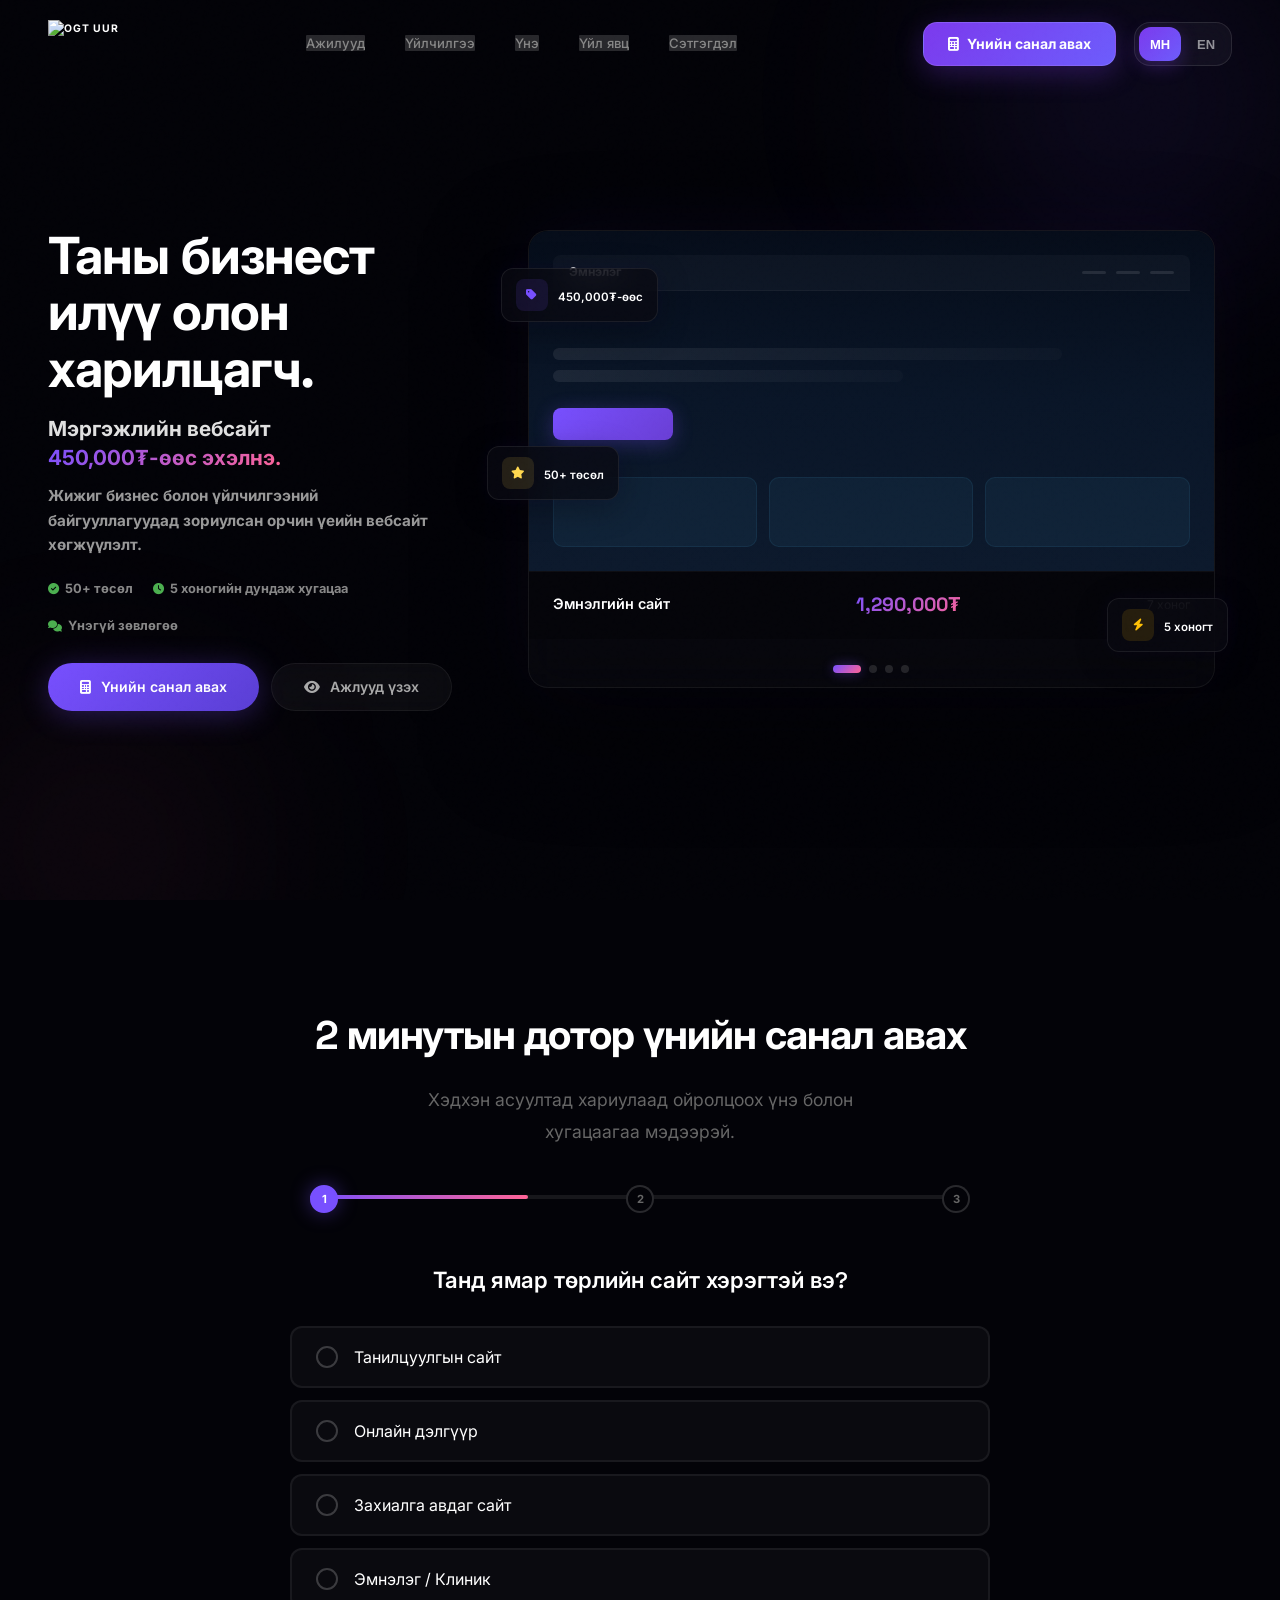
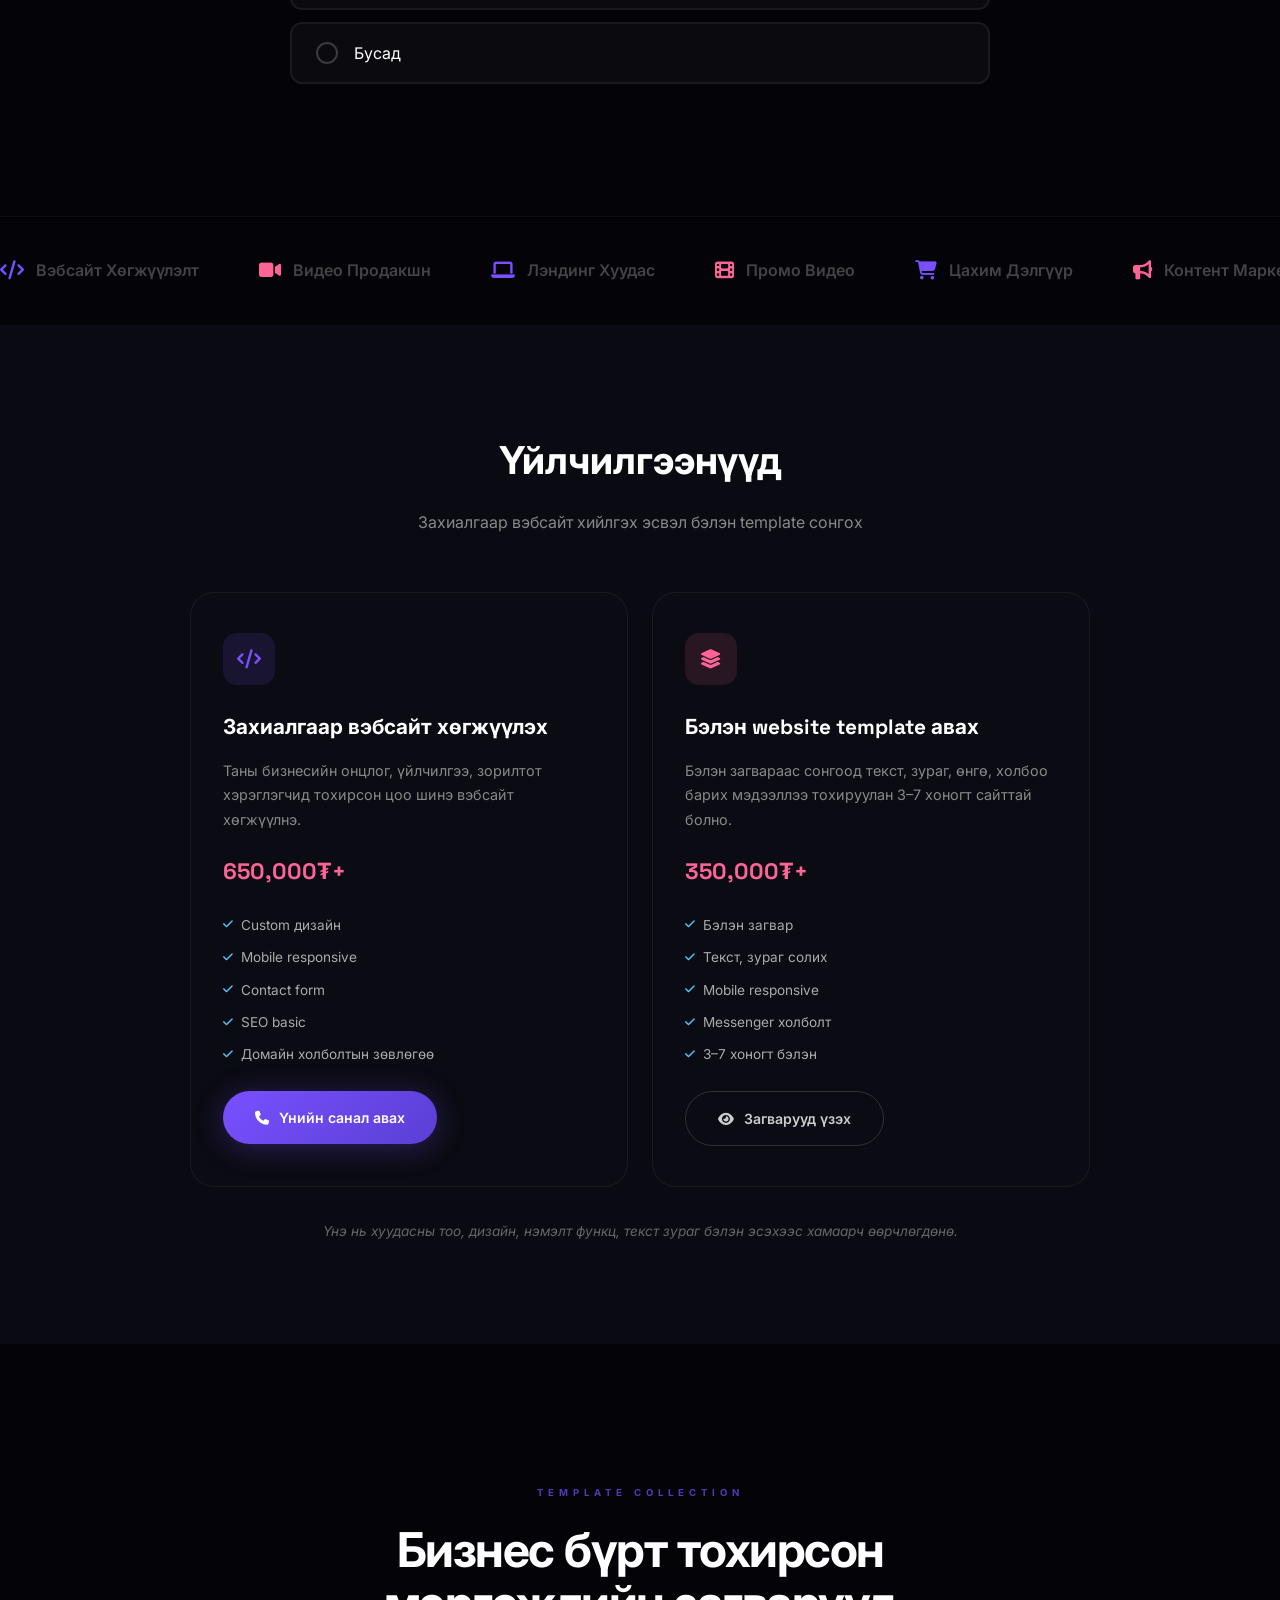
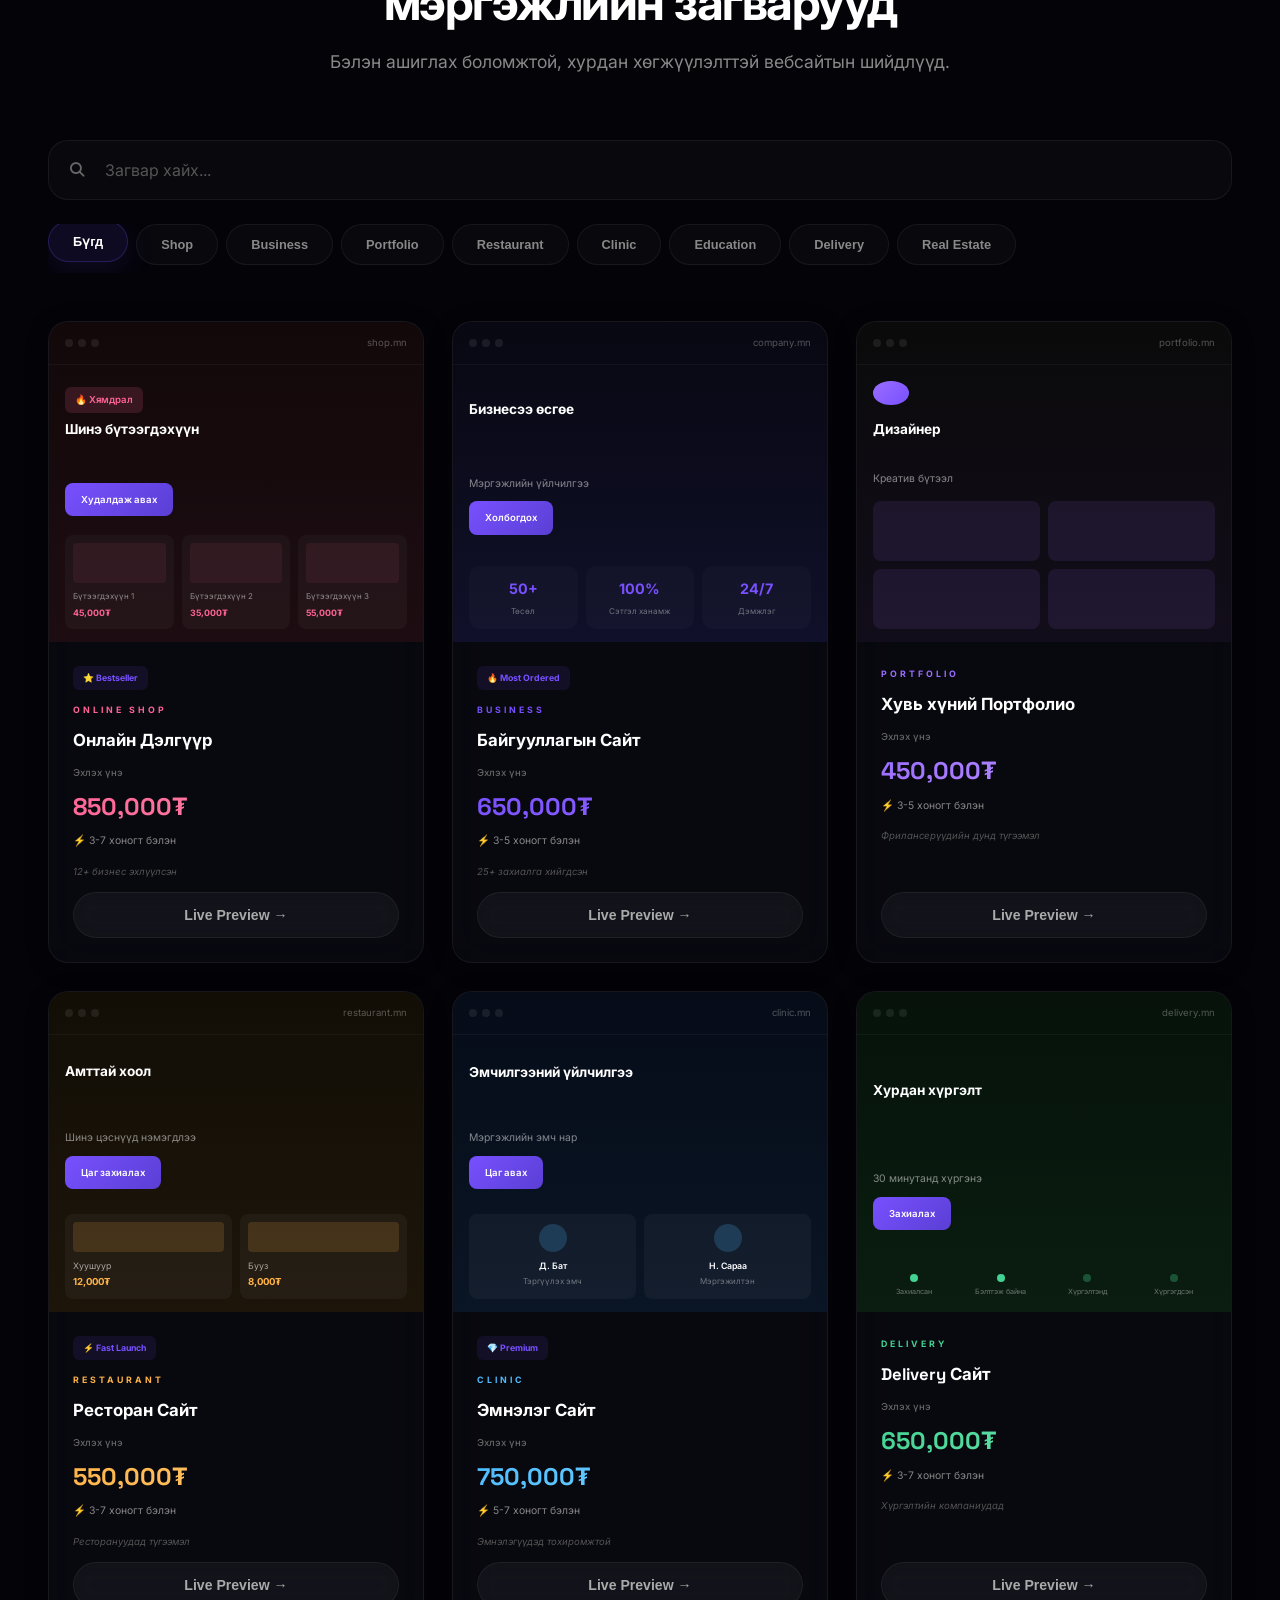
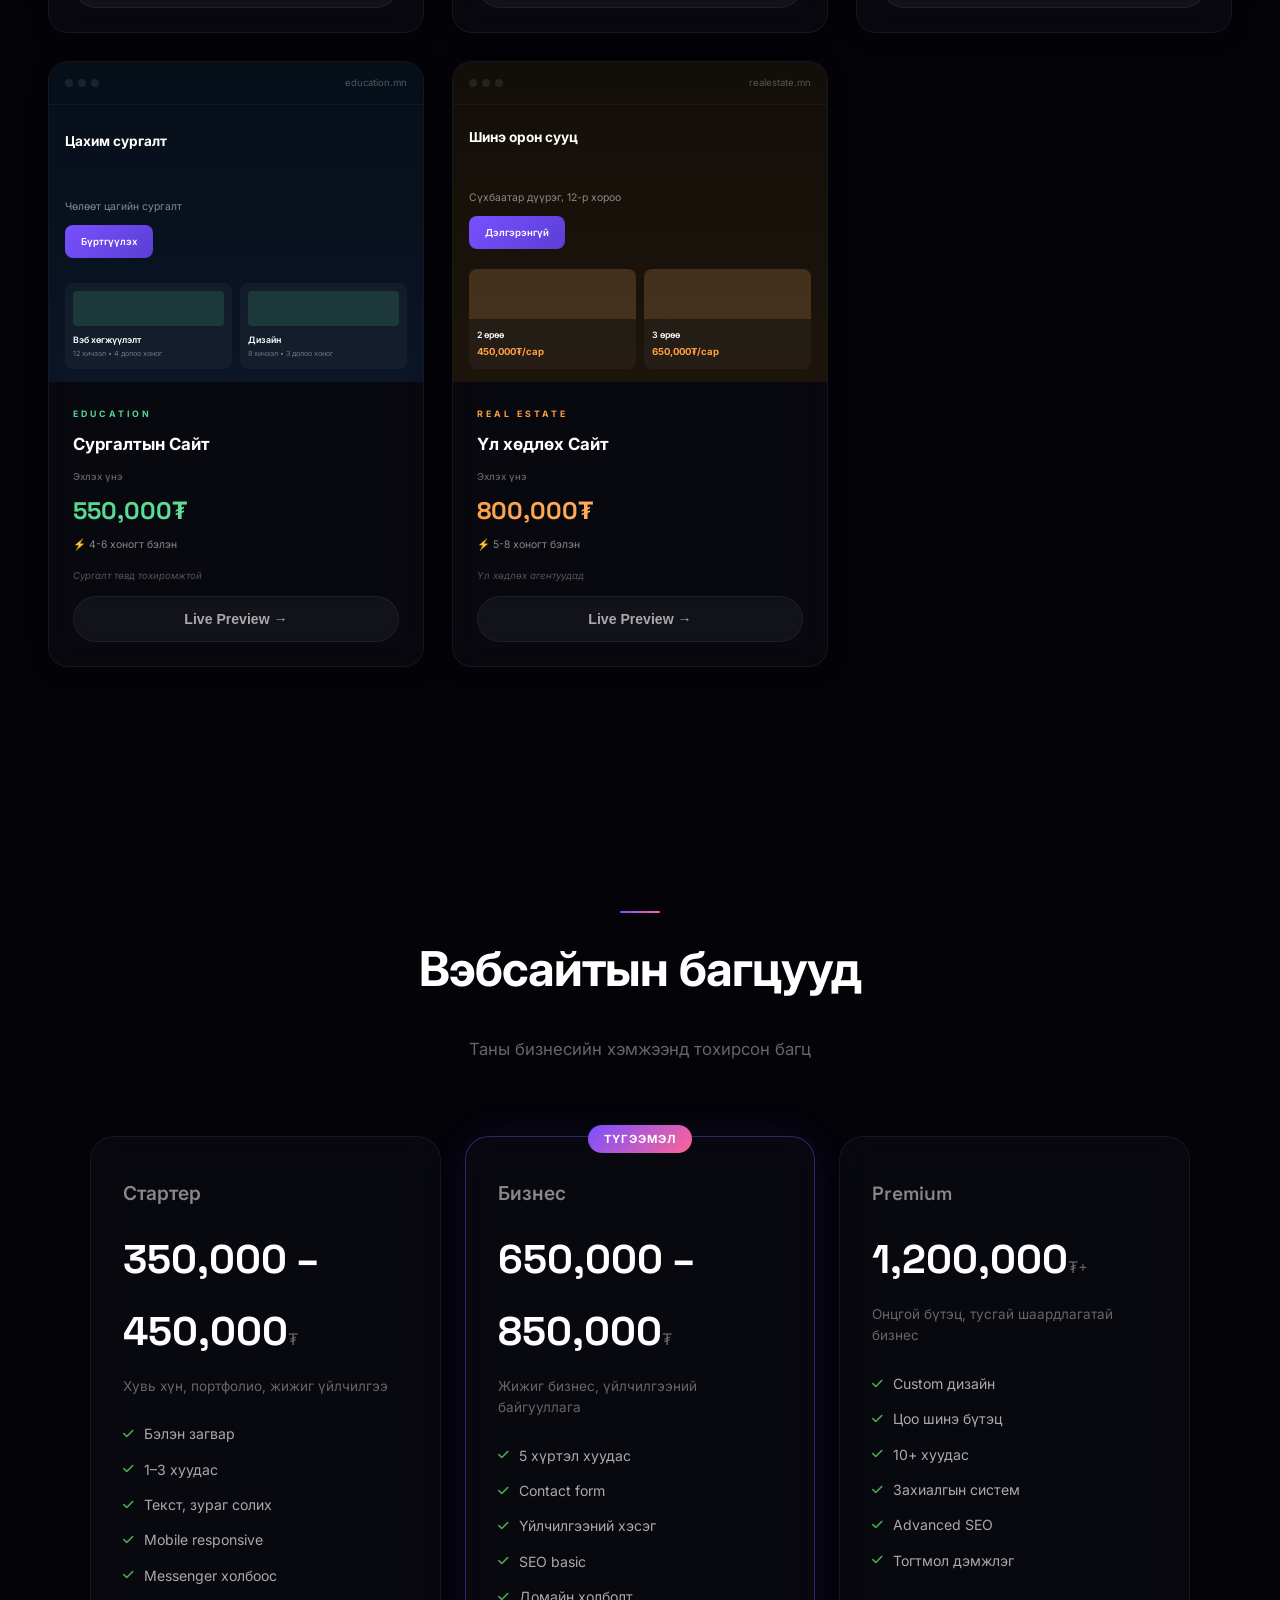
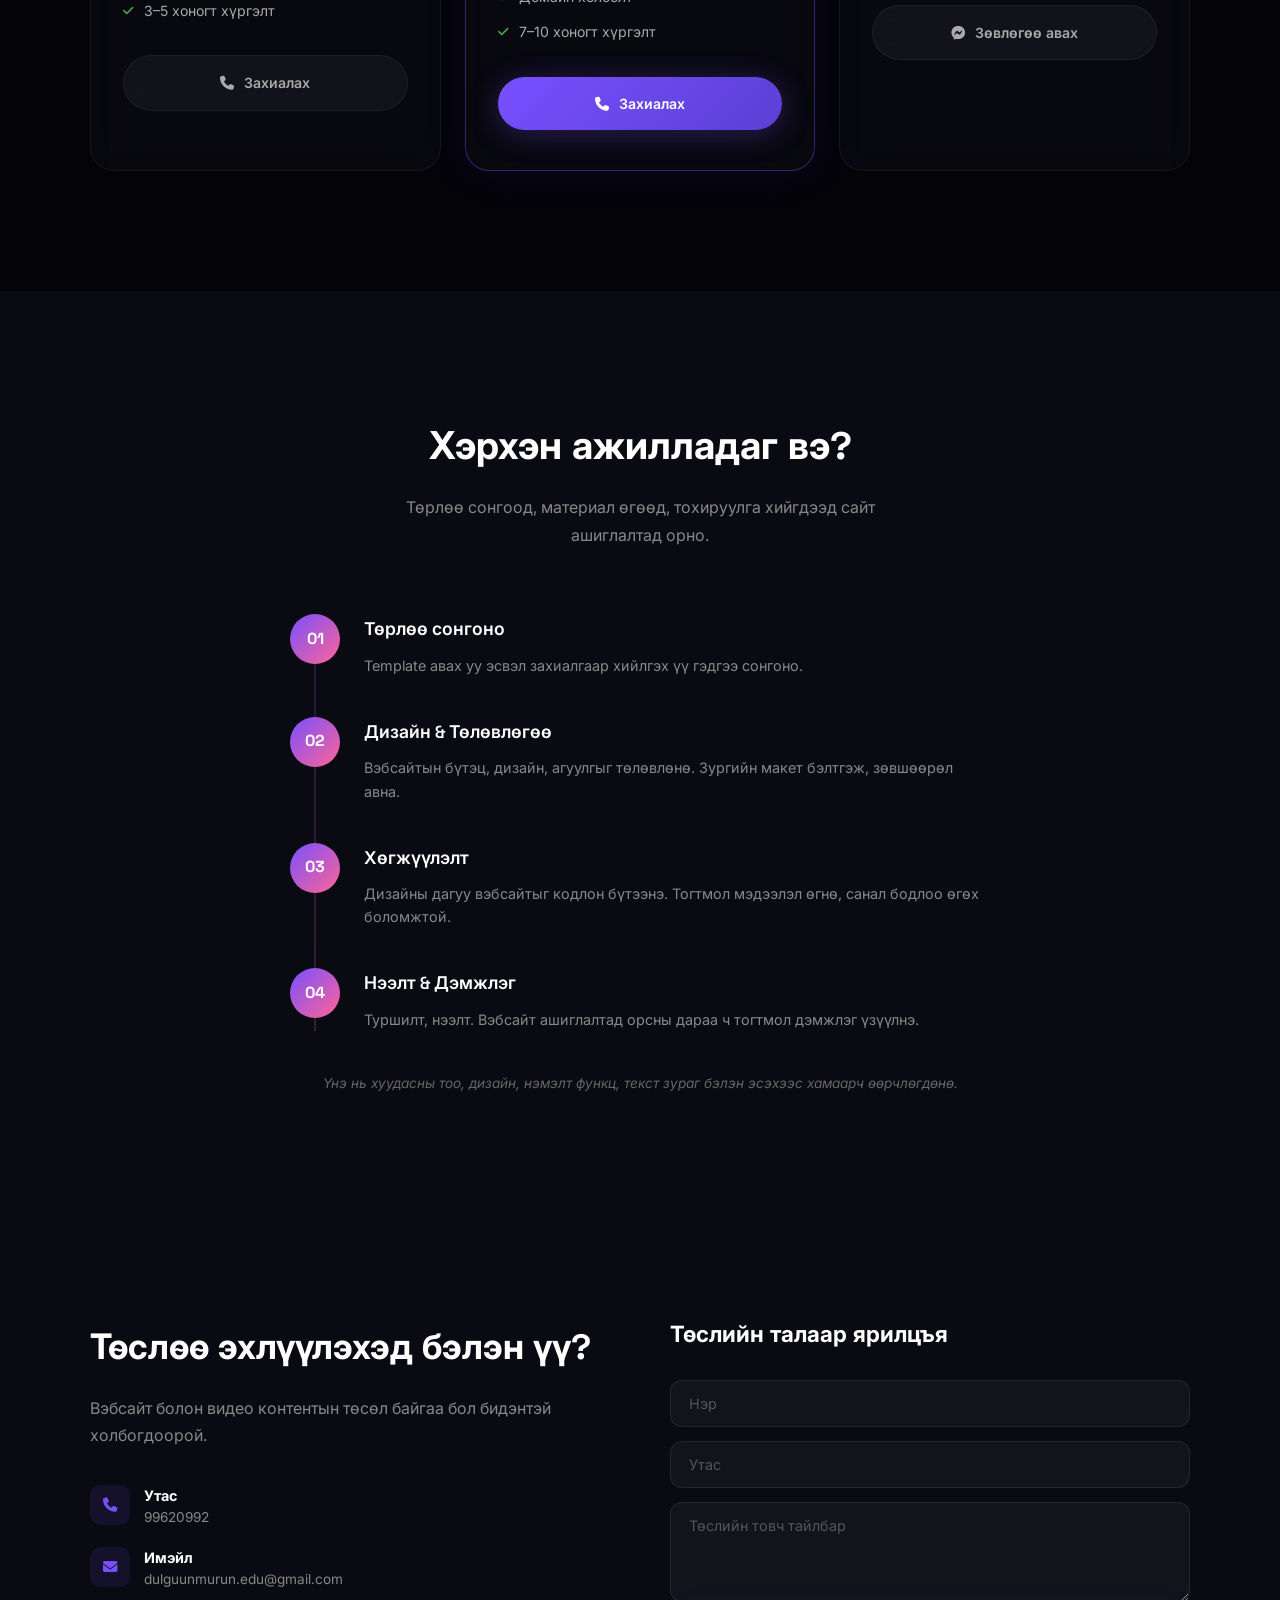
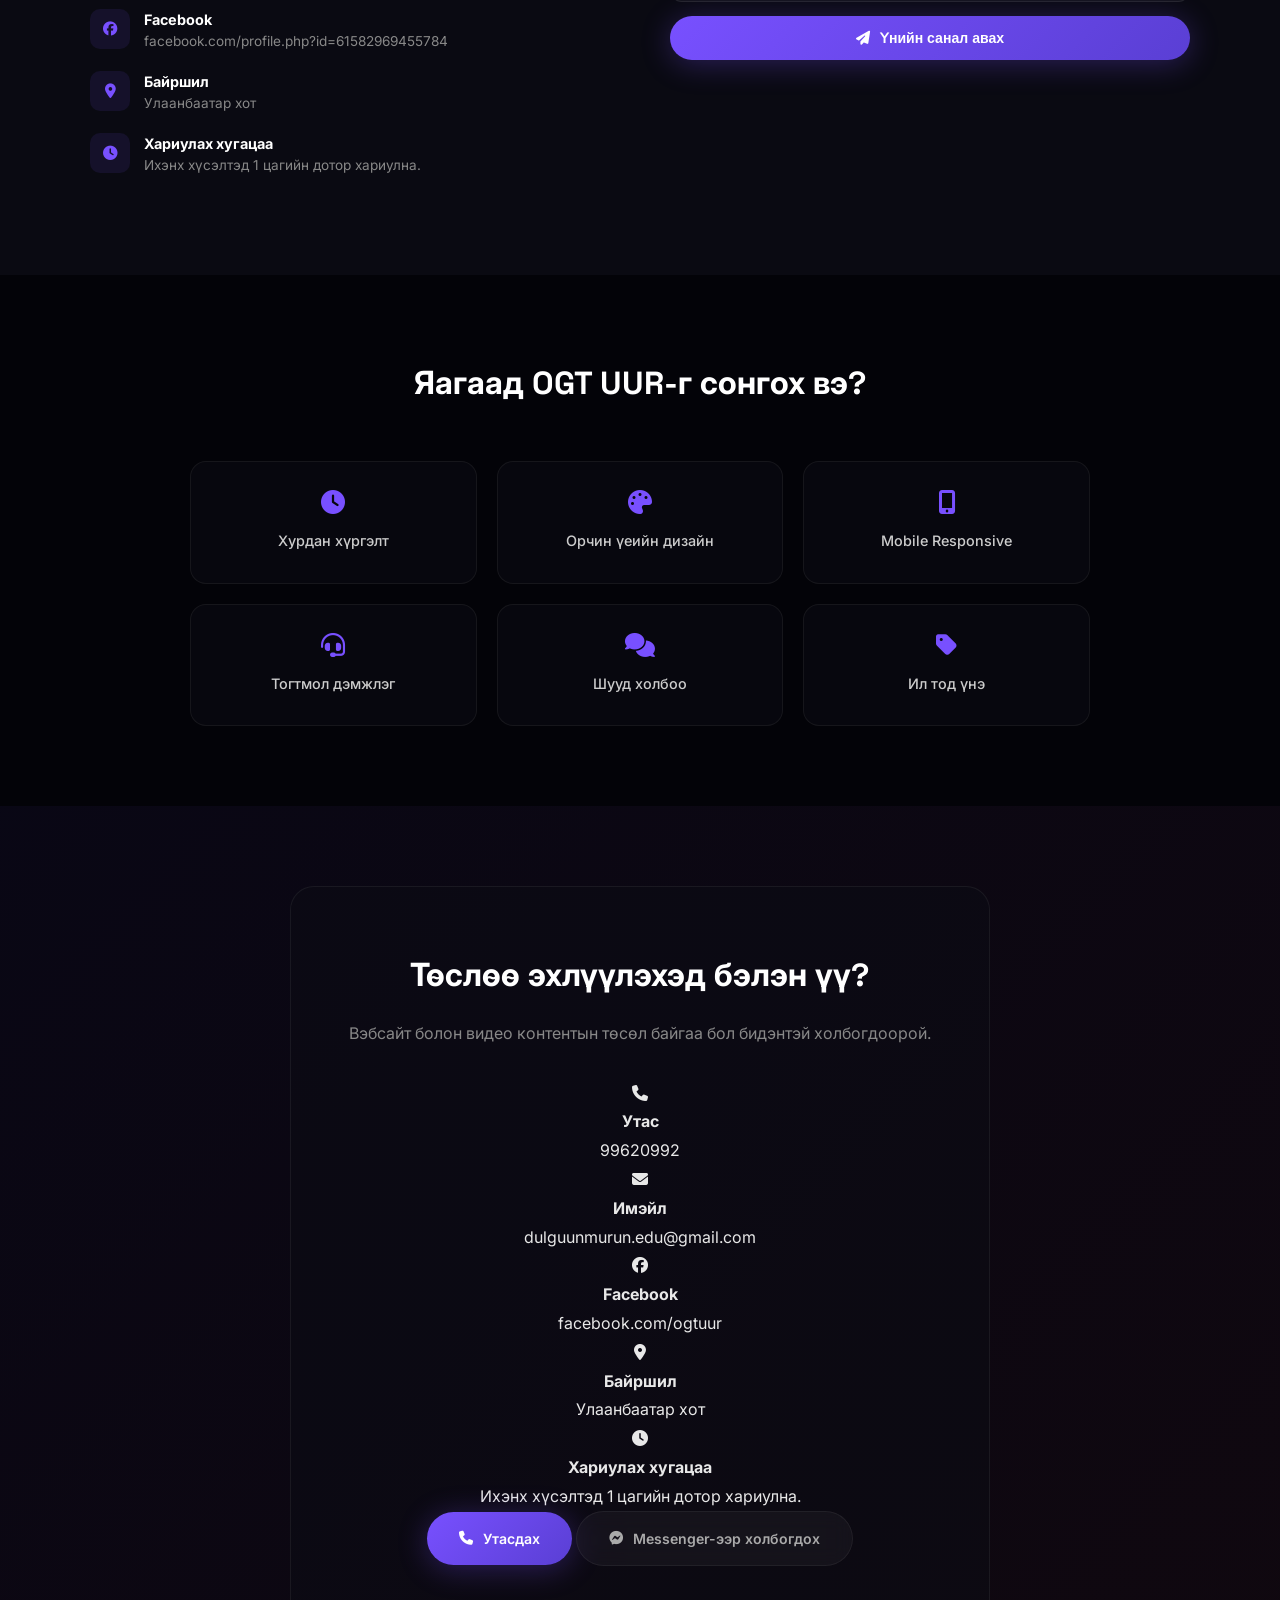
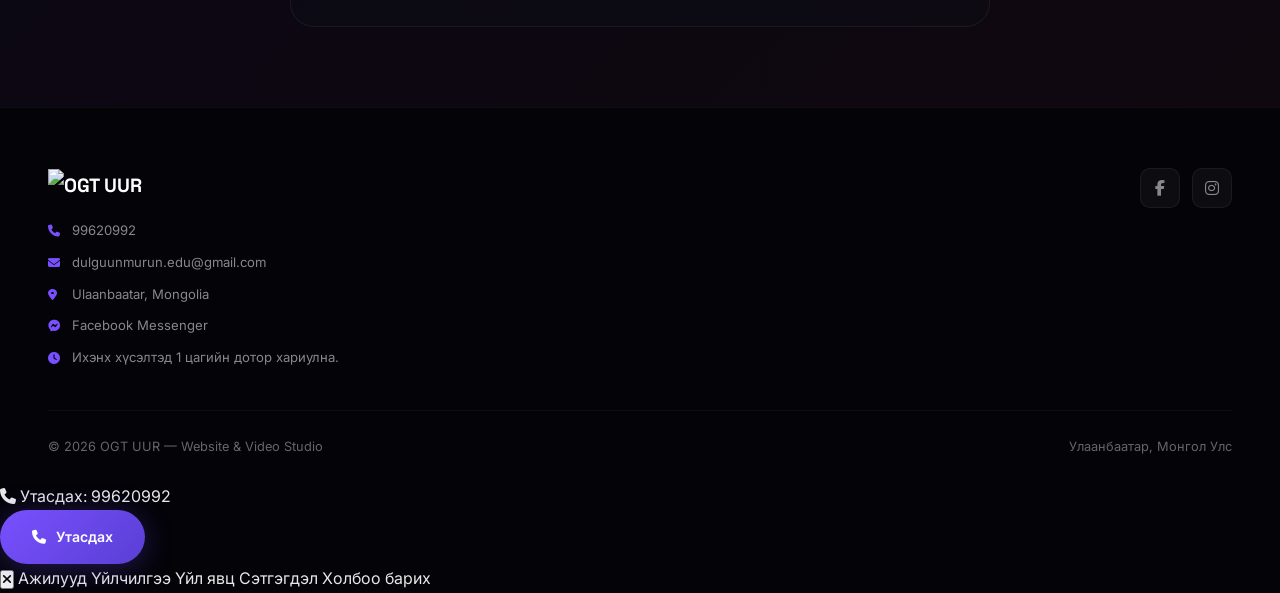
==== commit a56f18d4: "World-class premium marketplace - Framer/Linear/Stripe quality Changes: - Premium browser-style prev" ====
--- a/index.html
+++ b/index.html
@@ -1670,48 +1670,3594 @@
       .modal-actions { flex-direction: column; }
       .modal-close { top: 14px; right: 14px; }
     }
+    
+    .template-card {
+      background: rgba(255,255,255,0.025);
+      backdrop-filter: blur(20px); -webkit-backdrop-filter: blur(20px);
+      border: 1px solid rgba(255,255,255,0.06);
+      border-radius: 22px; overflow: hidden;
+      transition: all 0.5s cubic-bezier(0.16, 1, 0.3, 1);
+      cursor: pointer; position: relative;
+    }
+    .template-card:hover {
+      transform: translateY(-10px);
+      border-color: rgba(120,80,255,0.25);
+      box-shadow: 0 20px 60px rgba(120,80,255,0.15), 0 0 0 1px rgba(120,80,255,0.1);
+    }
+
+    /* ===== PREVIEW ===== */
+    .template-preview { position: relative; height: 300px; overflow: hidden; }
+    .preview-inner { padding: 16px; height: 100%; display: flex; flex-direction: column; gap: 12px; transition: transform 0.5s ease; }
+    .template-card:hover .preview-inner { transform: scale(1.04); }
+    .preview-nav { display: flex; align-items: center; justify-content: space-between; }
+    .nav-logo { font-size: 0.65rem; font-weight: 700; color: #fff; letter-spacing: 1px; }
+    .nav-links { display: flex; gap: 6px; }
+    .nav-links span { width: 16px; height: 2px; background: rgba(255,255,255,0.15); border-radius: 1px; }
+    .nav-cart { font-size: 0.7rem; }
+    .preview-hero { flex: 1; display: flex; flex-direction: column; justify-content: center; gap: 8px; }
+    .hero-badge { display: inline-block; padding: 4px 10px; background: rgba(255,100,150,0.15); border-radius: 6px; font-size: 0.6rem; color: #ff6496; font-weight: 600; width: fit-content; }
+    .hero-title { font-size: 0.85rem; font-weight: 700; color: #fff; line-height: 1.3; }
+    .hero-sub { font-size: 0.65rem; color: rgba(255,255,255,0.5); }
+    .hero-avatar { width: 36px; height: 36px; border-radius: 50%; background: linear-gradient(135deg,#9b6dff,#7850ff); margin-bottom: 8px; }
+    .hero-btn { padding: 8px 16px; background: linear-gradient(135deg,#7850ff,#5a3fd4); border-radius: 8px; font-size: 0.65rem; color: #fff; font-weight: 600; width: fit-content; }
+    .preview-products { display: grid; grid-template-columns: repeat(3, 1fr); gap: 8px; }
+    .product-card { background: rgba(255,255,255,0.04); border-radius: 8px; padding: 8px; }
+    .product-img { height: 40px; background: rgba(255,100,150,0.1); border-radius: 4px; margin-bottom: 6px; }
+    .product-name { font-size: 0.55rem; color: rgba(255,255,255,0.6); margin-bottom: 2px; }
+    .product-price { font-size: 0.6rem; color: #ff6496; font-weight: 700; }
+    .preview-stats { display: grid; grid-template-columns: repeat(3, 1fr); gap: 8px; }
+    .stat { text-align: center; padding: 8px; background: rgba(255,255,255,0.03); border-radius: 8px; }
+    .stat-num { font-size: 0.9rem; font-weight: 700; color: #7850ff; }
+    .stat-label { font-size: 0.5rem; color: rgba(255,255,255,0.4); margin-top: 2px; }
+    .preview-gallery { display: grid; grid-template-columns: repeat(2, 1fr); gap: 8px; }
+    .gallery-item { height: 60px; background: rgba(155,109,255,0.1); border-radius: 8px; }
+    .preview-menu { display: flex; gap: 8px; }
+    .menu-item { flex: 1; background: rgba(255,255,255,0.04); border-radius: 8px; padding: 8px; }
+    .menu-img { height: 30px; background: rgba(255,179,71,0.15); border-radius: 4px; margin-bottom: 6px; }
+    .menu-name { font-size: 0.55rem; color: rgba(255,255,255,0.6); }
+    .menu-price { font-size: 0.6rem; color: #ffb347; font-weight: 700; }
+    .preview-doctors { display: flex; gap: 8px; }
+    .doctor-card { flex: 1; background: rgba(255,255,255,0.04); border-radius: 8px; padding: 10px; text-align: center; }
+    .doctor-avatar { width: 28px; height: 28px; border-radius: 50%; background: rgba(77,189,255,0.2); margin: 0 auto 6px; }
+    .doctor-name { font-size: 0.55rem; color: #fff; font-weight: 600; }
+    .doctor-role { font-size: 0.5rem; color: rgba(255,255,255,0.4); }
+    .preview-tracking { display: flex; gap: 4px; }
+    .tracking-step { flex: 1; text-align: center; }
+    .step-dot { width: 8px; height: 8px; border-radius: 50%; background: rgba(66,211,146,0.3); margin: 0 auto 4px; }
+    .tracking-step.active .step-dot { background: #42d392; }
+    .step-label { font-size: 0.45rem; color: rgba(255,255,255,0.4); }
+    .preview-courses { display: flex; gap: 8px; }
+    .course-card { flex: 1; background: rgba(255,255,255,0.04); border-radius: 8px; padding: 8px; }
+    .course-img { height: 35px; background: rgba(80,216,144,0.15); border-radius: 4px; margin-bottom: 6px; }
+    .course-title { font-size: 0.55rem; color: #fff; font-weight: 600; }
+    .course-meta { font-size: 0.45rem; color: rgba(255,255,255,0.4); }
+    .preview-properties { display: flex; gap: 8px; }
+    .property-card { flex: 1; background: rgba(255,255,255,0.04); border-radius: 8px; overflow: hidden; }
+    .property-img { height: 50px; background: rgba(255,159,67,0.15); }
+    .property-info { padding: 8px; }
+    .property-title { font-size: 0.55rem; color: #fff; font-weight: 600; }
+    .property-price { font-size: 0.6rem; color: #ff9f43; font-weight: 700; }
+
+    /* Preview backgrounds */
+    .shop-preview { background: linear-gradient(180deg, #1a0a12 0%, #2d1520 100%); }
+    .business-preview { background: linear-gradient(180deg, #0a0a1a 0%, #151530 100%); }
+    .portfolio-preview { background: linear-gradient(180deg, #0a0a0a 0%, #151020 100%); }
+    .restaurant-preview { background: linear-gradient(180deg, #1a1208 0%, #2d2010 100%); }
+    .clinic-preview { background: linear-gradient(180deg, #081020 0%, #102035 100%); }
+    .delivery-preview { background: linear-gradient(180deg, #081a10 0%, #102d18 100%); }
+    .education-preview { background: linear-gradient(180deg, #081520 0%, #102535 100%); }
+    .realestate-preview { background: linear-gradient(180deg, #1a1510 0%, #2d2518 100%); }
+
+    .template-overlay {
+      position: absolute; inset: 0; background: rgba(0,0,0,0.6);
+      display: flex; align-items: center; justify-content: center;
+      opacity: 0; transition: opacity 0.4s ease;
+      backdrop-filter: blur(4px);
+    }
+    .template-card:hover .template-overlay { opacity: 1; }
+    .template-overlay-btn {
+      padding: 12px 28px; border-radius: 100px;
+      background: rgba(255,255,255,0.1); border: 1px solid rgba(255,255,255,0.2);
+      color: #fff; font-weight: 600; font-size: 0.85rem;
+      backdrop-filter: blur(10px); transition: all 0.3s ease;
+    }
+    .template-overlay-btn:hover { background: rgba(255,255,255,0.2); }
+
+    /* ===== CARD INFO ===== */
+    .template-info { padding: 20px 20px 24px; flex: 1; display: flex; flex-direction: column; gap: 10px; }
+    .template-category { font-size: 0.6rem; font-weight: 700; letter-spacing: 2.5px; text-transform: uppercase; }
+    .template-info h3 { font-family: var(--font-heading); font-size: 1rem; font-weight: 700; color: #fff; margin: 0; line-height: 1.3; }
+    .template-from { font-size: 0.65rem; color: #666; font-weight: 500; }
+    .template-price { font-family: var(--font-heading); font-size: 1.4rem; font-weight: 700; margin: 4px 0; }
+    .template-meta { display: flex; gap: 16px; font-size: 0.7rem; color: #888; }
+    .template-meta span { display: flex; align-items: center; gap: 4px; }
+    .template-btn {
+      margin-top: auto; width: 100%; justify-content: center;
+      padding: 12px; font-size: 0.82rem; font-weight: 600;
+      background: rgba(120,80,255,0.1); border: 1px solid rgba(120,80,255,0.2);
+      color: #7850ff; border-radius: 12px; transition: all 0.3s ease;
+    }
+    .template-btn:hover { background: rgba(120,80,255,0.2); border-color: rgba(120,80,255,0.4); transform: translateY(-2px); }
+
+    /* ===== RESPONSIVE ===== */
+    @media (max-width: 1200px) {
+      .marketplace-grid { grid-template-columns: repeat(3, 1fr); }
+    }
+    @media (max-width: 900px) {
+      .marketplace-grid { grid-template-columns: repeat(2, 1fr); }
+      .marketplace { padding: 80px 24px; }
+    }
+    @media (max-width: 600px) {
+      .marketplace-grid { grid-template-columns: 1fr; }
+      .template-preview { height: 260px; }
+      .marketplace-header h2 { font-size: 2rem; }
+    }
+
+ter { margin: 0; padding: 0; box-sizing: border-box; }
+html { scroll-behavior: smooth; font-size: 16px; -webkit-font-smoothing: antialiased; -moz-osx-font-smoothing: grayscale; text-rendering: optimizeLegibility; }
+:root { --font-heading: 'Space Grotesk', 'Inter', sans-serif; --font-body: 'Inter', sans-serif; --font-mono: 'JetBrains Mono', monospace; --accent: #7850ff; --accent-2: #ff6496; --accent-3: #50c8ff; --bg: #030308; --bg-card: rgba(13,13,20,0.6); --border: rgba(255,255,255,0.06); --text: #e8e8e8; --text-muted: #666; --glass: rgba(255,255,255,0.04); --radius: 20px; --radius-lg: 32px; --ease-out: cubic-bezier(0.16, 1, 0.3, 1); }
+body {
+      font-family: var(--font-body);
+      background: var(--bg);
+      color: var(--text);
+      line-height: 1.8;
+      overflow-x: hidden;
+      cursor: default;
+    }
+a { text-decoration: none; color: inherit; }
+.cursor {
+      width: 20px; height: 20px;
+      border: 2px solid rgba(120, 80, 255, 0.6);
+      border-radius: 50%;
+      position: fixed; top: 0; left: 0;
+      pointer-events: none; z-index: 11000;
+      will-change: transform;
+      transition: width 0.3s ease, height 0.3s ease, border-color 0.3s ease, opacity 0.3s ease;
+      opacity: 0;
+    }
+.cursor.active {
+      width: 48px; height: 48px;
+      border-color: rgba(255, 100, 150, 0.7);
+    }
+.cursor-dot {
+      width: 6px; height: 6px;
+      background: rgba(120, 80, 255, 0.9);
+      border-radius: 50%;
+      position: fixed; top: 0; left: 0;
+      pointer-events: none; z-index: 11001;
+      will-change: transform;
+      transition: opacity 0.3s ease;
+      opacity: 0;
+    }
+
+@media (max-width: 1024px) {
+  .cursor, .cursor-dot { display: none !important; }
+
+  .bento-card
+.bento-card
+.testimonials-grid { grid-template-columns: 1fr 1fr; }
+  .showcase-card { min-width: 340px; }
+  .portfolio-grid { grid-template-columns: repeat(2, 1fr); }
+.services-grid { grid-template-columns: repeat(2, 1fr); }
+/* Performance: reduce animations on tablet */
+  .gradient-blob, .hero-orb { animation-duration: 60s !important; }
+  
+/* Performance: reduce blur on tablet */
+  .noise { opacity: 0.05; }
+}
+
+.noise {
+      position: fixed; inset: 0;
+      background-image: url("data:image/svg+xml,%3Csvg viewBox='0 0 256 256' xmlns='http://www.w3.org/2000/svg'%3E%3Cfilter id='noise'%3E%3CfeTurbulence type='fractalNoise' baseFrequency='0.9' numOctaves='4' stitchTiles='stitch'/%3E%3C/filter%3E%3Crect width='100%25' height='100%25' filter='url(%23noise)' opacity='0.04'/%3E%3C/svg%3E");
+      pointer-events: none; z-index: 9998;
+      opacity: 0.15;
+    }
+/* ===== SKIP LINK ===== */
+    .skip-link {
+      position: absolute; top: -100px; left: 16px; z-index: 99999;
+      background: var(--accent); color: #fff;
+      padding: 12px 24px; font-size: 0.9rem; font-weight: 600;
+      border-radius: 0 0 8px 8px; transition: top 0.3s;
+    }
+    .skip-link:focus { top: 0; }
+
+    /* ===== NAV ===== */
+    nav {
+      position: fixed; top: 0; left: 0; right: 0;
+      z-index: 1000; padding: 20px 48px;
+      display: flex; align-items: center; justify-content: space-between;
+      transition: all 0.5s var(--ease-out);
+    }
+    nav.scrolled {
+      background: rgba(3,3,8,0.8);
+      backdrop-filter: blur(40px) saturate(1.5);
+      -webkit-backdrop-filter: blur(40px) saturate(1.5);
+      border-bottom: 1px solid var(--border);
+      padding: 14px 48px;
+    }
+    .nav-logo {
+      text-decoration: none;
+      display: flex; align-items: center;
+      position: relative; transition: opacity 0.3s;
+    }
+    .nav-logo-img { height: 48px; width: auto; flex-shrink: 0; }
+    .nav-logo:hover { opacity: 0.8; }
+    .nav-links { display: flex; align-items: center; gap: 40px; }
+    .nav-links a {
+      font-size: 0.82rem; font-weight: 500; color: #888;
+      transition: all 0.4s var(--ease-out); position: relative;
+      padding: 4px 0;
+    }
+    .nav-links a::after {
+      content: ''; position: absolute; bottom: -2px; left: 50%;
+      width: 0; height: 1px;
+      background: linear-gradient(90deg, var(--accent), var(--accent-2));
+      transition: all 0.4s var(--ease-out);
+      transform: translateX(-50%);
+    }
+    .nav-links a:hover { color: #fff; transform: translateY(-1px); }
+    .nav-links a:hover::after { width: 100%; }
+
+    /* Nav Actions Container */
+    .nav-actions {
+      display: flex; align-items: center; gap: 18px;
+    }
+
+    /* Nav CTA Button */
+    .nav-cta {
+      display: flex; align-items: center; justify-content: center; gap: 8px;
+      padding: 12px 24px; min-height: 44px;
+      background: linear-gradient(135deg, #7c3aed, #6d5dfc);
+      color: #fff !important;
+      border-radius: 14px; border: 1px solid rgba(255,255,255,0.12);
+      font-weight: 700; font-size: 14px; line-height: 1;
+      box-shadow: 0 8px 28px rgba(124, 58, 237, 0.28);
+      transition: all 0.3s;
+    }
+    .nav-cta:hover {
+      transform: translateY(-1px);
+      box-shadow: 0 12px 36px rgba(124, 58, 237, 0.38);
+    }
+    .nav-cta::after { display: none !important; }
+
+    /* Language Switcher */
+    .lang-switcher {
+      display: flex; align-items: center; gap: 4px;
+      padding: 4px;
+      background: rgba(255,255,255,0.04);
+      border: 1px solid rgba(255,255,255,0.10);
+      border-radius: 16px;
+      backdrop-filter: blur(16px); -webkit-backdrop-filter: blur(16px);
+    }
+    .lang-btn {
+      width: 42px; height: 34px;
+      border-radius: 12px; border: none;
+      background: transparent;
+      color: rgba(255,255,255,0.55);
+      font-size: 13px; font-weight: 700;
+      cursor: pointer; transition: all 0.3s;
+      display: flex; align-items: center; justify-content: center;
+    }
+    .lang-btn:hover {
+      background: rgba(255,255,255,0.06);
+      color: #fff;
+    }
+    .lang-btn.active {
+      background: linear-gradient(135deg, #7c3aed, #6d5dfc);
+      color: #fff;
+      box-shadow: 0 6px 18px rgba(124,58,237,0.28);
+    }
+
+    .hamburger { display: none; flex-direction: column; gap: 5px; background: none; border: none; cursor: pointer; }
+    .hamburger span { display: block; width: 22px; height: 2px; background: #fff; transition: all 0.3s; }
+.btn {
+      display: inline-flex; align-items: center; gap: 10px;
+      padding: 14px 32px; border-radius: 100px;
+      font-weight: 600; font-size: 0.88rem;
+      cursor: pointer; transition: all 0.4s var(--ease-out); border: none;
+      position: relative; overflow: hidden; text-decoration: none;
+    }
+.btn-primary {
+      background: linear-gradient(135deg, var(--accent), #5a3fd4);
+      color: #fff; box-shadow: 0 4px 30px rgba(120,80,255,0.3);
+    }
+.btn-primary:hover { transform: translateY(-3px); box-shadow: 0 8px 50px rgba(120,80,255,0.4); }
+.btn-ghost {
+      border: 1px solid var(--border); color: #aaa; background: var(--glass);
+      backdrop-filter: blur(10px);
+    }
+.btn-ghost:hover { border-color: rgba(255,255,255,0.2); color: #fff; background: rgba(255,255,255,0.06); transform: translateY(-3px); }
+
+    /* Mobile Nav */
+    @media (max-width: 600px) {
+      .nav-links { display: none; }
+      .hamburger { display: flex; }
+      .lang-switcher { padding: 3px; border-radius: 12px; }
+      .lang-btn { width: 36px; height: 30px; font-size: 11px; border-radius: 10px; }
+      .nav-cta { padding: 10px 16px; font-size: 13px; min-height: 40px; }
+      .nav-actions { gap: 12px; }
+    }
+
+    /* ===== HERO ===== */
+    .hero {
+      min-height: 100vh; display: flex; align-items: center;
+      position: relative; padding: 120px 48px 80px; overflow: hidden;
+    }
+    .hero-bg { position: absolute; inset: 0; pointer-events: none; z-index: 0; }
+    .hero-orb {
+      position: absolute; border-radius: 50%; filter: blur(100px);
+      animation: orbFloat 20s ease-in-out infinite; will-change: transform;
+    }
+    .orb-1 {
+      width: 500px; height: 500px; background: radial-gradient(circle, rgba(120,80,255,0.15) 0%, transparent 70%);
+      top: -150px; right: -100px;
+    }
+    .orb-2 {
+      width: 400px; height: 400px; background: radial-gradient(circle, rgba(255,100,150,0.1) 0%, transparent 70%);
+      bottom: -150px; left: -100px; animation-delay: -8s;
+    }
+    @keyframes orbFloat {
+      0%, 100% { transform: translate(0, 0) scale(1); opacity: 0.8; }
+      50% { transform: translate(20px, -15px) scale(1.05); opacity: 1; }
+    }
+    .hero-inner {
+      position: relative; z-index: 1;
+      display: flex; align-items: center; gap: 60px;
+      max-width: 1400px; width: 100%; margin: 0 auto;
+    }
+    .hero-text {
+      flex: 0 0 38%; max-width: 420px;
+      display: flex; flex-direction: column; align-items: flex-start;
+    }
+    .hero-title {
+      font-family: var(--font-heading);
+      font-size: clamp(2rem, 4vw, 3.2rem); font-weight: 700; line-height: 1.1;
+      letter-spacing: -1px; margin-bottom: 16px; color: #fff;
+    }
+    .hero-subtitle {
+      font-size: 1.3rem; color: #e0e0e0; margin-bottom: 12px; line-height: 1.4;
+    }
+    .hero-subtitle strong {
+      background: linear-gradient(135deg, #7850ff 0%, #ff6496 100%);
+      -webkit-background-clip: text; -webkit-text-fill-color: transparent; background-clip: text;
+      font-weight: 700;
+    }
+    .hero-desc {
+      font-size: 0.95rem; color: #999; max-width: 380px;
+      margin-bottom: 24px; line-height: 1.6;
+    }
+    .hero-trust {
+      display: flex; gap: 20px; flex-wrap: wrap; margin-bottom: 28px; font-size: 0.8rem; color: #888;
+    }
+    .hero-trust span { display: flex; align-items: center; gap: 6px; }
+    .hero-trust i { color: #4caf50; font-size: 0.7rem; }
+    .hero-actions {
+      display: flex; gap: 12px; flex-wrap: wrap;
+    }
+
+    /* ===== SHOWCASE ===== */
+    .hero-showcase {
+      flex: 0 0 58%; position: relative; min-height: 480px;
+    }
+    .showcase-card {
+      background: rgba(10,10,18,0.6);
+      backdrop-filter: blur(20px); -webkit-backdrop-filter: blur(20px);
+      border: 1px solid rgba(255,255,255,0.06);
+      border-radius: 20px; overflow: hidden;
+      box-shadow: 0 40px 100px rgba(0,0,0,0.5), 0 0 80px rgba(120,80,255,0.06);
+    }
+    .showcase-viewport { position: relative; height: 420px; overflow: hidden; }
+    .showcase-slide {
+      position: absolute; inset: 0; opacity: 0;
+      transition: opacity 1s ease, transform 1s ease;
+      transform: scale(0.96);
+    }
+    .showcase-slide.active { opacity: 1; transform: scale(1); }
+    .showcase-screenshot {
+      height: 340px; padding: 24px; position: relative;
+      display: flex; flex-direction: column;
+    }
+    .screenshot-nav {
+      height: 36px; background: rgba(255,255,255,0.03);
+      border-bottom: 1px solid rgba(255,255,255,0.04);
+      border-radius: 8px 8px 0 0;
+      display: flex; align-items: center; padding: 0 16px;
+      margin-bottom: 20px;
+    }
+    .screenshot-logo {
+      font-family: var(--font-heading); font-size: 0.75rem; font-weight: 700;
+      background: linear-gradient(135deg, #fff 0%, #aaa 100%);
+      -webkit-background-clip: text; -webkit-text-fill-color: transparent; background-clip: text;
+      flex: 1;
+    }
+    .screenshot-links { display: flex; gap: 10px; }
+    .screenshot-links span { width: 24px; height: 3px; background: rgba(255,255,255,0.1); border-radius: 2px; }
+    .screenshot-hero { flex: 1; display: flex; flex-direction: column; justify-content: center; padding: 10px 0; }
+    .screenshot-hero-line {
+      height: 12px; border-radius: 6px; margin-bottom: 10px;
+      background: linear-gradient(90deg, rgba(255,255,255,0.08) 0%, rgba(255,255,255,0.02) 100%);
+    }
+    .screenshot-hero-line.w80 { width: 80%; }
+    .screenshot-hero-line.w60 { width: 55%; }
+    .screenshot-hero-btn {
+      width: 120px; height: 32px; border-radius: 8px;
+      background: linear-gradient(135deg, #7850ff 0%, #6a3fd4 100%);
+      box-shadow: 0 4px 20px rgba(120,80,255,0.3);
+      margin-top: 16px;
+    }
+    .screenshot-cards { display: grid; grid-template-columns: repeat(3, 1fr); gap: 12px; }
+    .screenshot-card {
+      height: 70px; border-radius: 10px;
+      background: rgba(255,255,255,0.03);
+      border: 1px solid rgba(255,255,255,0.04);
+    }
+    .clinic-bg { background: linear-gradient(180deg, #060d1a 0%, #0a1628 50%, #0d1a2d 100%); }
+    .clinic-bg .screenshot-card { background: rgba(80,200,255,0.06); border-color: rgba(80,200,255,0.08); }
+    .shop-bg { background: linear-gradient(180deg, #120612 0%, #1a0a1a 50%, #1d0d1d 100%); }
+    .shop-bg .screenshot-card { background: rgba(255,100,150,0.06); border-color: rgba(255,100,150,0.08); }
+    .restaurant-bg { background: linear-gradient(180deg, #141006 0%, #1a140a 50%, #1d170d 100%); }
+    .restaurant-bg .screenshot-card { background: rgba(255,193,7,0.06); border-color: rgba(255,193,7,0.08); }
+    .business-bg { background: linear-gradient(180deg, #080812 0%, #0a0a1a 50%, #0d0d1d 100%); }
+    .business-bg .screenshot-card { background: rgba(120,80,255,0.06); border-color: rgba(120,80,255,0.08); }
+    .showcase-info {
+      padding: 16px 24px; display: flex; align-items: center; justify-content: space-between;
+      border-top: 1px solid rgba(255,255,255,0.04);
+      background: rgba(0,0,0,0.2);
+    }
+    .showcase-category { font-family: var(--font-heading); font-size: 0.9rem; font-weight: 600; color: #fff; }
+    .showcase-price {
+      font-family: var(--font-heading); font-size: 1.2rem; font-weight: 700;
+      background: linear-gradient(135deg, #7850ff 0%, #ff6496 100%);
+      -webkit-background-clip: text; -webkit-text-fill-color: transparent; background-clip: text;
+    }
+    .showcase-time { font-size: 0.75rem; color: #888; }
+    .showcase-dots { display: flex; justify-content: center; gap: 8px; padding: 14px; }
+    .showcase-dots .dot {
+      width: 8px; height: 8px; border-radius: 50%;
+      background: rgba(255,255,255,0.12); transition: all 0.4s; cursor: pointer;
+    }
+    .showcase-dots .dot.active {
+      background: linear-gradient(135deg, #7850ff, #ff6496);
+      width: 28px; border-radius: 4px;
+      box-shadow: 0 0 12px rgba(120,80,255,0.4);
+    }
+
+    /* ===== FLOATING CARDS ===== */
+    .float-card {
+      position: absolute;
+      background: rgba(10,10,18,0.75);
+      backdrop-filter: blur(16px); -webkit-backdrop-filter: blur(16px);
+      border: 1px solid rgba(255,255,255,0.08);
+      border-radius: 12px;
+      padding: 10px 14px; display: flex; align-items: center; gap: 10px;
+      z-index: 3;
+      box-shadow: 0 8px 32px rgba(0,0,0,0.3), 0 0 20px rgba(120,80,255,0.05);
+    }
+    .fc-icon {
+      width: 32px; height: 32px; border-radius: 8px;
+      display: flex; align-items: center; justify-content: center;
+      font-size: 0.75rem;
+    }
+    .fc-price .fc-icon { background: rgba(120,80,255,0.12); color: #7850ff; }
+    .fc-time .fc-icon { background: rgba(255,193,7,0.12); color: #ffc107; }
+    .fc-projects .fc-icon { background: rgba(255,216,80,0.12); color: #ffd850; }
+    .fc-text span { font-size: 0.72rem; font-weight: 600; color: #fff; }
+    .fc-price { top: 8%; left: -4%; }
+    .fc-time { bottom: 12%; right: -2%; }
+    .fc-projects { top: 45%; left: -6%; }
+
+    /* ===== MOBILE ===== */
+    @media (max-width: 1024px) {
+      .hero-inner { flex-direction: column; gap: 40px; }
+      .hero-text { flex: none; max-width: 100%; align-items: center; text-align: center; }
+      .hero-desc { max-width: 100%; }
+      .hero-actions { justify-content: center; }
+      .hero-trust { justify-content: center; }
+      .hero-showcase { flex: none; width: 100%; min-height: 400px; }
+      .showcase-viewport { height: 340px; }
+      .showcase-screenshot { height: 280px; }
+      .float-card { display: none; }
+    }
+    @media (max-width: 600px) {
+      .hero { padding: 100px 20px 60px; }
+      .hero-title { font-size: 1.8rem; }
+      .hero-subtitle { font-size: 1.1rem; }
+      .showcase-viewport { height: 280px; }
+      .showcase-screenshot { height: 220px; padding: 16px; }
+    }
+
+/* ===== CALCULATOR ===== */
+    .calculator { padding: 100px 48px; }
+    .calc-container { max-width: 700px; margin: 0 auto; }
+    .calc-header { text-align: center; margin-bottom: 48px; }
+    .calc-header h2 { font-family: var(--font-heading); font-size: 2.5rem; font-weight: 700; color: #fff; letter-spacing: -1px; margin-bottom: 12px; }
+    .calc-header p { font-size: 1.1rem; color: #666; max-width: 500px; margin: 0 auto; }
+
+    /* Progress */
+    .calc-progress { position: relative; margin-bottom: 48px; padding: 0 20px; }
+    .calc-progress-bar { height: 4px; background: rgba(255,255,255,0.08); border-radius: 2px; position: relative; overflow: hidden; }
+    .calc-progress-bar::after { content: ''; position: absolute; top: 0; left: 0; height: 100%; width: 33%; background: linear-gradient(90deg, var(--accent), var(--accent-2)); border-radius: 2px; transition: width 0.5s var(--ease-out); }
+    .calc-progress-bar.step-2::after { width: 66%; }
+    .calc-progress-bar.step-3::after { width: 100%; }
+    .calc-steps { display: flex; justify-content: space-between; margin-top: -14px; }
+    .calc-step-indicator { width: 28px; height: 28px; border-radius: 50%; background: var(--bg); border: 2px solid rgba(255,255,255,0.15); display: flex; align-items: center; justify-content: center; font-size: 0.7rem; font-weight: 700; color: #666; transition: all 0.4s; position: relative; z-index: 1; }
+    .calc-step-indicator.active { border-color: var(--accent); color: #fff; background: var(--accent); box-shadow: 0 0 20px rgba(120,80,255,0.4); }
+    .calc-step-indicator.done { border-color: var(--accent-2); color: #fff; background: var(--accent-2); }
+
+    /* Steps */
+    .calc-step { display: none; animation: fadeInUp 0.5s ease; }
+    .calc-step.active { display: block; }
+    .calc-question { font-family: var(--font-heading); font-size: 1.4rem; font-weight: 600; color: #fff; margin-bottom: 24px; text-align: center; }
+
+    /* Simple Option Buttons */
+    .calc-options-simple { display: flex; flex-direction: column; gap: 12px; margin-bottom: 32px; }
+    .calc-option-btn { display: flex; align-items: center; gap: 16px; padding: 18px 24px; background: rgba(255,255,255,0.03); border: 2px solid rgba(255,255,255,0.06); border-radius: 12px; cursor: pointer; transition: all 0.3s var(--ease-out); color: #fff; font-family: var(--font-body); font-size: 1rem; text-align: left; }
+    .calc-option-btn:hover { border-color: rgba(120,80,255,0.4); background: rgba(120,80,255,0.06); }
+    .calc-option-btn.selected { border-color: var(--accent); background: rgba(120,80,255,0.1); }
+    .calc-radio { width: 22px; height: 22px; border-radius: 50%; border: 2px solid rgba(255,255,255,0.2); flex-shrink: 0; transition: all 0.3s; display: flex; align-items: center; justify-content: center; }
+    .calc-option-btn.selected .calc-radio { border-color: var(--accent); background: var(--accent); }
+    .calc-option-btn.selected .calc-radio::after { content: ''; width: 8px; height: 8px; background: #fff; border-radius: 50%; }
+    .calc-option-text { flex: 1; }
+
+    /* Navigation */
+    .calc-back-btn { background: none; border: none; color: #666; font-size: 0.9rem; cursor: pointer; padding: 12px 20px; border-radius: 8px; transition: all 0.3s; display: flex; align-items: center; gap: 8px; }
+    .calc-back-btn:hover { color: #fff; background: rgba(255,255,255,0.05); }
+
+    /* Result */
+    .calc-result { display: none; text-align: center; padding: 40px; background: rgba(255,255,255,0.03); border: 2px solid rgba(120,80,255,0.2); border-radius: 24px; margin-bottom: 32px; animation: fadeInUp 0.5s ease; }
+    .calc-result.show { display: block; }
+    .calc-result-header { margin-bottom: 24px; }
+    .calc-result-icon { font-size: 2.5rem; color: #4caf50; margin-bottom: 12px; }
+    .calc-result-title { font-family: var(--font-heading); font-size: 1.2rem; color: #888; }
+    .calc-result-price-range { font-family: var(--font-heading); font-size: 2.5rem; font-weight: 700; margin-bottom: 8px; }
+    .calc-result-price-range span { background: linear-gradient(135deg, var(--accent), var(--accent-2)); -webkit-background-clip: text; -webkit-text-fill-color: transparent; background-clip: text; }
+    .calc-result-time { font-size: 1.1rem; color: #888; margin-bottom: 24px; }
+    .calc-result-notice { font-size: 0.85rem; color: #666; display: flex; align-items: center; justify-content: center; gap: 8px; margin-bottom: 24px; text-align: center; }
+
+    /* Trust */
+    .calc-trust { display: grid; grid-template-columns: 1fr 1fr; gap: 12px; padding: 20px; background: rgba(76,175,80,0.06); border: 1px solid rgba(76,175,80,0.15); border-radius: 12px; margin-bottom: 24px; }
+    .calc-trust-item { font-size: 0.8rem; color: #ccc; display: flex; align-items: center; gap: 8px; }
+
+    /* Lead Form */
+    .calc-lead-form { display: none; padding: 40px; background: rgba(255,255,255,0.02); border: 1px solid rgba(255,255,255,0.06); border-radius: 24px; animation: fadeInUp 0.5s ease; }
+    .calc-lead-form.show { display: block; }
+    .calc-lead-header { text-align: center; margin-bottom: 32px; }
+    .calc-lead-header h3 { font-family: var(--font-heading); font-size: 1.4rem; color: #fff; margin-bottom: 8px; }
+    .calc-lead-header p { font-size: 0.9rem; color: #666; }
+    .calc-form-row { display: grid; grid-template-columns: 1fr 1fr; gap: 16px; margin-bottom: 16px; }
+    .calc-form-full { width: 100%; margin-bottom: 24px; }
+    .calc-lead-form input { width: 100%; padding: 14px 18px; background: rgba(255,255,255,0.04); border: 1px solid rgba(255,255,255,0.08); border-radius: 10px; color: #fff; font-size: 0.9rem; font-family: var(--font-body); transition: all 0.3s; box-sizing: border-box; }
+    .calc-lead-form input:focus { outline: none; border-color: var(--accent); background: rgba(120,80,255,0.05); }
+    .calc-lead-form input::placeholder { color: #555; }
+    .calc-lead-form .btn-block { width: 100%; justify-content: center; }
+    .calc-form-success { display: none; text-align: center; padding: 40px; }
+    .calc-form-success.show { display: block; }
+    .calc-form-success i { font-size: 3rem; color: #4caf50; margin-bottom: 16px; }
+    .calc-form-success h4 { font-family: var(--font-heading); font-size: 1.3rem; color: #fff; margin-bottom: 8px; }
+    .calc-form-success p { color: #888; }
+
+    /* Mobile */
+    @media (max-width: 768px) {
+      .calculator { padding: 60px 20px; }
+      .calc-header h2 { font-size: 1.8rem; }
+      .calc-question { font-size: 1.2rem; }
+      .calc-result-price-range { font-size: 1.8rem; }
+      .calc-form-row { grid-template-columns: 1fr; }
+      .calc-form-row { grid-template-columns: 1fr; }
+      .calc-trust { grid-template-columns: 1fr; }
+    }
+
+    /* ===== MARQUEE ===== */
+    .marquee-section {
+      padding: 40px 0; border-top: 1px solid rgba(255,255,255,0.04);
+      border-bottom: 1px solid rgba(255,255,255,0.04); overflow: hidden;
+    }
+    .marquee-track {
+      display: flex; gap: 60px;
+      animation: marquee 30s linear infinite;
+      width: max-content;
+    }
+    .marquee-item {
+      display: flex; align-items: center; gap: 12px;
+      font-family: var(--font-heading);
+      font-size: 1rem; font-weight: 600; color: #444;
+      white-space: nowrap; flex-shrink: 0;
+      transition: color 0.4s;
+    }
+    .marquee-item:hover { color: var(--accent); }
+    .marquee-item i { font-size: 1.2rem; }
+    .marquee-icon-purple { color: #7850ff; }
+    .marquee-icon-pink { color: #ff6496; }
+    @keyframes marquee {
+      0% { transform: translateX(0); }
+      100% { transform: translateX(-50%); }
+    }
+
+    /* ===== SERVICES ===== */
+    .services { padding: 100px 48px; background: #0a0a12; }
+    .services-header { text-align: center; margin-bottom: 56px; }
+    .services-header h2 { font-family: var(--font-heading); font-size: 2.4rem; font-weight: 700; color: #fff; margin-bottom: 12px; }
+    .services-header p { font-size: 1rem; color: #888; }
+    .services-grid { max-width: 900px; margin: 0 auto; display: grid; grid-template-columns: repeat(2, 1fr); gap: 24px; }
+    .service-card {
+      background: rgba(13,13,20,0.6); border: 1px solid rgba(255,255,255,0.06);
+      border-radius: 24px; padding: 40px 32px; transition: all 0.3s ease;
+    }
+    .service-card:hover { border-color: rgba(120,80,255,0.2); transform: translateY(-4px); }
+    .service-icon { width: 52px; height: 52px; border-radius: 14px; display: flex; align-items: center; justify-content: center; font-size: 1.2rem; margin-bottom: 24px; }
+    .service-icon.purple { background: rgba(120,80,255,0.12); color: #7850ff; }
+    .service-icon.pink { background: rgba(255,100,150,0.12); color: #ff6496; }
+    .service-card h3 { font-family: var(--font-heading); font-size: 1.3rem; font-weight: 700; color: #fff; margin-bottom: 12px; }
+    .service-card p { font-size: 0.9rem; color: #888; line-height: 1.7; margin-bottom: 20px; }
+    .service-price { font-family: var(--font-heading); font-size: 1.4rem; font-weight: 700; color: var(--accent-2); margin-bottom: 20px; }
+    .service-features { list-style: none; margin-bottom: 24px; }
+    .service-features li { font-size: 0.85rem; color: #aaa; margin-bottom: 8px; display: flex; align-items: center; gap: 8px; }
+    .service-features i { color: #50c8ff; font-size: 0.7rem; }
+
+    
+    .template-card {
+      background: rgba(13,13,20,0.6); border: 1px solid rgba(255,255,255,0.06);
+      border-radius: 20px; overflow: hidden; transition: all 0.3s ease; cursor: pointer;
+      display: flex; flex-direction: column;
+    }
+    .template-card:hover { border-color: rgba(120,80,255,0.3); transform: translateY(-6px); box-shadow: 0 20px 60px rgba(0,0,0,0.5); }
+    .template-preview { position: relative; height: 200px; overflow: hidden; }
+    .template-preview .browser-mockup { border-radius: 0; border: none; height: 100%; }
+    .template-preview .browser-mockup .browser-bar { height: 20px; padding: 0 6px; gap: 4px; }
+    .template-preview .browser-mockup .browser-dot { width: 6px; height: 6px; }
+    .template-preview .browser-mockup .browser-url { font-size: 0.5rem; padding: 1px 6px; }
+    .template-preview .browser-mockup .browser-content { padding: 8px; }
+    .template-preview .browser-mockup .browser-hero-line { height: 5px; margin-bottom: 4px; }
+    .template-preview .browser-mockup .browser-hero-btn { width: 50px; height: 12px; }
+    .template-preview .browser-mockup .browser-cards { gap: 4px; }
+    .template-preview .browser-mockup .browser-card { height: 20px; }
+    .template-overlay {
+      position: absolute; inset: 0; background: rgba(0,0,0,0.4);
+      display: flex; align-items: center; justify-content: center;
+      opacity: 0; transition: opacity 0.3s;
+    }
+    .template-card:hover .template-overlay { opacity: 1; }
+    .template-overlay-btn {
+      padding: 10px 24px; border-radius: 100px; background: linear-gradient(135deg, var(--accent), #5a3fd4);
+      color: #fff; font-weight: 600; font-size: 0.85rem; display: flex; align-items: center; gap: 8px;
+    }
+    .template-info { padding: 24px; flex: 1; display: flex; flex-direction: column; }
+    .template-category { font-size: 0.7rem; color: var(--accent); font-weight: 600; letter-spacing: 1px; text-transform: uppercase; margin-bottom: 6px; }
+    .template-info h3 { font-family: var(--font-heading); font-size: 1.1rem; font-weight: 700; color: #fff; margin-bottom: 12px; }
+    .template-price { font-family: var(--font-heading); font-size: 1.4rem; font-weight: 700; color: var(--accent-2); margin-bottom: 8px; }
+    .template-features { list-style: none; margin-bottom: 16px; }
+    .template-features li { font-size: 0.82rem; color: #aaa; margin-bottom: 6px; display: flex; align-items: center; gap: 8px; }
+    .template-features i { color: #50c8ff; font-size: 0.65rem; }
+    .template-badges { display: flex; gap: 6px; margin-bottom: 10px; flex-wrap: wrap; }
+    .template-badge { padding: 3px 10px; border-radius: 100px; font-size: 0.65rem; font-weight: 600; letter-spacing: 0.5px; }
+    .template-badge.hot { background: rgba(255,100,150,0.15); color: #ff6496; border: 1px solid rgba(255,100,150,0.2); }
+    .template-badge.popular { background: rgba(120,80,255,0.15); color: #7850ff; border: 1px solid rgba(120,80,255,0.2); }
+    .template-badge.fast { background: rgba(80,200,255,0.15); color: #50c8ff; border: 1px solid rgba(80,200,255,0.2); }
+    .template-delivery { display: flex; align-items: center; gap: 6px; font-size: 0.75rem; color: #50c8ff; margin-bottom: 12px; font-weight: 500; }
+    .template-delivery i { font-size: 0.7rem; }
+    .template-bestfor { font-size: 0.78rem; color: #888; margin-bottom: 12px; line-height: 1.5; padding: 8px 12px; background: rgba(255,255,255,0.03); border-radius: 8px; border-left: 2px solid var(--accent); }
+    .template-bestfor strong { color: #ccc; }
+    .template-includes { margin-bottom: 16px; padding: 12px; background: rgba(120,80,255,0.04); border-radius: 10px; border: 1px solid rgba(120,80,255,0.08); }
+    .template-includes-title { font-size: 0.7rem; color: var(--accent); font-weight: 600; letter-spacing: 1px; text-transform: uppercase; margin-bottom: 8px; }
+    .template-includes-list { display: grid; grid-template-columns: 1fr 1fr; gap: 4px; }
+    .template-includes-list span { font-size: 0.72rem; color: #999; display: flex; align-items: center; gap: 5px; }
+    .template-includes-list i { color: #50c8ff; font-size: 0.6rem; }
+    .template-trust { font-size: 0.7rem; color: #666; text-align: center; margin-top: 10px; font-style: italic; }
+    .template-actions { display: flex; gap: 10px; margin-top: auto; }
+    .template-actions .btn { flex: 1; justify-content: center; padding: 10px 16px; font-size: 0.8rem; }
+    .btn-outline { background: transparent; border: 1px solid rgba(255,255,255,0.15); color: #ccc; }
+    .btn-outline:hover { border-color: rgba(120,80,255,0.4); color: #fff; background: rgba(120,80,255,0.05); }
+
+    /* ===== PRICING ===== */
+    .pricing { padding: 120px 40px; background: #030308; }
+    .pricing-header { text-align: center; margin-bottom: 72px; }
+    .pricing-header h2 { font-family: var(--font-heading); font-size: 3rem; font-weight: 700; color: #fff; letter-spacing: -1px; margin-bottom: 20px; display: inline-block; position: relative; }
+    .pricing-header h2::before { content: ''; position: absolute; top: -16px; left: 50%; transform: translateX(-50%); width: 40px; height: 2px; background: linear-gradient(90deg, var(--accent), var(--accent-2)); border-radius: 1px; }
+    .pricing-header p { font-size: 1.05rem; color: #666; max-width: 500px; margin: 0 auto; }
+    .pricing-grid { display: grid; grid-template-columns: repeat(3, 1fr); gap: 24px; max-width: 1100px; margin: 0 auto; }
+    .pricing-card {
+      background: var(--bg-card);
+      backdrop-filter: blur(20px);
+      -webkit-backdrop-filter: blur(20px);
+      border: 1px solid var(--border);
+      border-radius: 24px; padding: 40px 32px;
+      transition: all 0.5s var(--ease-out);
+      position: relative;
+    }
+    .pricing-card:hover { transform: translateY(-8px); border-color: rgba(120,80,255,0.3); box-shadow: 0 30px 80px rgba(0,0,0,0.4); }
+    .pricing-card.popular { border-color: rgba(120,80,255,0.4); box-shadow: 0 0 40px rgba(120,80,255,0.1); }
+    .popular-badge { position: absolute; top: -12px; left: 50%; transform: translateX(-50%); padding: 4px 16px; background: linear-gradient(135deg, var(--accent), var(--accent-2)); border-radius: 100px; font-size: 0.7rem; font-weight: 700; color: #fff; letter-spacing: 1px; text-transform: uppercase; }
+    .pricing-name { font-family: var(--font-heading); font-size: 1.2rem; font-weight: 600; color: #888; margin-bottom: 12px; }
+    .pricing-price { font-family: var(--font-heading); font-size: 2.5rem; font-weight: 700; color: #fff; margin-bottom: 8px; }
+    .pricing-price span { font-size: 1rem; color: #666; font-weight: 400; }
+    .pricing-desc { font-size: 0.85rem; color: #666; margin-bottom: 24px; line-height: 1.6; }
+    .pricing-features { list-style: none; margin-bottom: 32px; }
+    .pricing-features li { font-size: 0.88rem; color: #aaa; margin-bottom: 10px; display: flex; align-items: center; gap: 10px; }
+    .pricing-features i { color: #4caf50; font-size: 0.75rem; }
+    .pricing-card .btn { width: 100%; justify-content: center; }
+    .pricing-note { text-align: center; font-size: 0.85rem; color: #666; margin-top: 32px; font-style: italic; }
+
+    /* ===== PROCESS ===== */
+    .process { padding: 120px 48px; background: #0a0a12; }
+    .process-header { text-align: center; margin-bottom: 64px; }
+    .process-header h2 { font-family: var(--font-heading); font-size: 2.4rem; font-weight: 700; color: #fff; margin-bottom: 12px; }
+    .process-header p { font-size: 1rem; color: #888; max-width: 500px; margin: 0 auto; }
+    .process-timeline { max-width: 700px; margin: 0 auto; position: relative; }
+    .process-timeline::before { content: ''; position: absolute; left: 24px; top: 0; bottom: 0; width: 2px; background: linear-gradient(180deg, var(--accent), var(--accent-2)); opacity: 0.2; }
+    .process-step { display: flex; gap: 24px; margin-bottom: 40px; position: relative; }
+    .step-num { width: 50px; height: 50px; border-radius: 50%; background: linear-gradient(135deg, var(--accent), var(--accent-2)); display: flex; align-items: center; justify-content: center; font-family: var(--font-heading); font-size: 1rem; font-weight: 700; color: #fff; flex-shrink: 0; z-index: 1; }
+    .step-content h3 { font-family: var(--font-heading); font-size: 1.1rem; font-weight: 600; color: #fff; margin-bottom: 8px; }
+    .step-content p { font-size: 0.9rem; color: #888; line-height: 1.6; }
+
+    /* ===== CONTACT ===== */
+    .contact-section { padding: 100px 48px; background: #0a0a12; }
+    .contact-container { max-width: 1100px; margin: 0 auto; display: grid; grid-template-columns: 1fr 1fr; gap: 60px; }
+    .contact-info h2 { font-family: var(--font-heading); font-size: 2.2rem; font-weight: 700; color: #fff; margin-bottom: 16px; }
+    .contact-info p { font-size: 1rem; color: #888; margin-bottom: 36px; line-height: 1.7; }
+    .contact-details { display: flex; flex-direction: column; gap: 20px; }
+    .contact-item { display: flex; align-items: flex-start; gap: 14px; }
+    .contact-item i { width: 40px; height: 40px; border-radius: 10px; background: rgba(120,80,255,0.1); color: var(--accent); display: flex; align-items: center; justify-content: center; font-size: 0.9rem; flex-shrink: 0; }
+    .contact-item strong { color: #fff; font-size: 0.9rem; }
+    .contact-item div { color: #888; font-size: 0.85rem; line-height: 1.5; }
+    .contact-form-wrap h3 { font-family: var(--font-heading); font-size: 1.4rem; font-weight: 700; color: #fff; margin-bottom: 24px; }
+    .contact-form { display: flex; flex-direction: column; gap: 14px; }
+    .contact-form input, .contact-form textarea {
+      background: rgba(255,255,255,0.04); border: 1px solid rgba(255,255,255,0.08);
+      border-radius: 12px; padding: 14px 18px; color: #fff; font-size: 0.9rem; outline: none;
+      transition: border-color 0.3s; font-family: var(--font-body);
+    }
+    .contact-form input:focus, .contact-form textarea:focus { border-color: rgba(120,80,255,0.5); }
+    .contact-form input::placeholder, .contact-form textarea::placeholder { color: #555; }
+    .contact-form textarea { resize: vertical; min-height: 100px; }
+    .btn-full { width: 100%; justify-content: center; }
+
+    /* ===== TRUST ===== */
+    .trust { padding: 80px 48px; background: #030308; }
+    .trust-header { text-align: center; margin-bottom: 48px; }
+    .trust-header h2 { font-family: var(--font-heading); font-size: 2rem; font-weight: 700; color: #fff; }
+    .trust-grid { max-width: 900px; margin: 0 auto; display: grid; grid-template-columns: repeat(3, 1fr); gap: 20px; }
+    .trust-card {
+      background: rgba(13,13,20,0.5); border: 1px solid rgba(255,255,255,0.06);
+      border-radius: 16px; padding: 28px 24px; text-align: center;
+      transition: all 0.3s ease;
+    }
+    .trust-card:hover { border-color: rgba(120,80,255,0.2); transform: translateY(-4px); }
+    .trust-card i { font-size: 1.5rem; color: var(--accent); margin-bottom: 12px; display: block; }
+    .trust-card span { color: #ccc; font-size: 0.9rem; font-weight: 500; }
+
+    /* ===== CTA ===== */
+    .cta { padding: 80px 48px; background: linear-gradient(135deg, rgba(120,80,255,0.05) 0%, rgba(255,100,150,0.05) 100%); }
+    .cta-box { max-width: 700px; margin: 0 auto; text-align: center; padding: 60px 40px; background: rgba(13,13,20,0.6); border: 1px solid rgba(255,255,255,0.06); border-radius: 24px; }
+    .cta-box h2 { font-family: var(--font-heading); font-size: 2rem; font-weight: 700; color: #fff; margin-bottom: 16px; }
+    .cta-box p { font-size: 1rem; color: #888; margin-bottom: 32px; line-height: 1.6; }
+    .cta-buttons { display: flex; gap: 12px; justify-content: center; flex-wrap: wrap; }
+
+    /* ===== FOOTER ===== */
+    footer { padding: 60px 48px 24px; background: #030308; border-top: 1px solid rgba(255,255,255,0.04); }
+    .footer-inner { max-width: 1200px; margin: 0 auto; display: flex; justify-content: space-between; align-items: flex-start; }
+    .footer-left { display: flex; flex-direction: column; gap: 16px; }
+    .footer-logo { font-family: var(--font-heading); font-size: 1.2rem; font-weight: 700; color: #fff; }
+    .footer-contact { display: flex; flex-direction: column; gap: 8px; }
+    .footer-contact span { font-size: 0.82rem; color: #888; display: flex; align-items: center; gap: 8px; }
+    .footer-contact i { color: var(--accent); font-size: 0.75rem; width: 16px; }
+    .footer-social { display: flex; gap: 12px; }
+    .footer-social a { width: 40px; height: 40px; border-radius: 10px; background: rgba(255,255,255,0.04); border: 1px solid rgba(255,255,255,0.06); display: flex; align-items: center; justify-content: center; color: #888; transition: all 0.3s; }
+    .footer-social a:hover { background: rgba(120,80,255,0.1); border-color: rgba(120,80,255,0.2); color: #fff; }
+    .footer-bottom { max-width: 1200px; margin: 40px auto 0; padding-top: 24px; border-top: 1px solid rgba(255,255,255,0.04); display: flex; justify-content: space-between; }
+    .footer-bottom span { font-size: 0.8rem; color: #666; }
+
+    /* ===== MOBILE ===== */
+    @media (max-width: 600px) {
+      .services-grid { grid-template-columns: 1fr; }
+      .pricing-grid { grid-template-columns: 1fr; max-width: 480px; }
+      .trust-grid { grid-template-columns: repeat(2, 1fr); }
+      .contact-container { grid-template-columns: 1fr; gap: 40px; }
+      .footer-inner { flex-direction: column; gap: 24px; text-align: center; }
+      .footer-bottom { flex-direction: column; gap: 8px; text-align: center; }
+      .marketplace-grid { grid-template-columns: 1fr; }
+    }
+
+
+    /* ===== TEMPLATE MODAL ===== */
+    .template-modal {
+      display: none;
+      position: fixed;
+      inset: 0;
+      z-index: 10000;
+      background: rgba(0, 0, 0, 0.86);
+      backdrop-filter: blur(14px);
+      -webkit-backdrop-filter: blur(14px);
+      align-items: center;
+      justify-content: center;
+      padding: 24px;
+    }
+    .template-modal.active {
+      display: flex;
+    }
+    .modal-close {
+      position: absolute;
+      top: 24px;
+      right: 28px;
+      width: 44px;
+      height: 44px;
+      border-radius: 50%;
+      border: 1px solid rgba(255,255,255,0.12);
+      background: rgba(255,255,255,0.08);
+      color: #fff;
+      font-size: 1rem;
+      cursor: pointer;
+      z-index: 10001;
+      display: flex;
+      align-items: center;
+      justify-content: center;
+      transition: all 0.3s ease;
+    }
+    .modal-close:hover {
+      background: rgba(255,255,255,0.16);
+      transform: rotate(90deg);
+    }
+    .modal-content {
+      width: 100%;
+      max-width: 920px;
+      max-height: 90vh;
+      overflow-y: auto;
+      background: rgba(13, 13, 20, 0.96);
+      border: 1px solid rgba(255,255,255,0.10);
+      border-radius: 24px;
+      box-shadow: 0 40px 120px rgba(0,0,0,0.65);
+    }
+    .modal-preview {
+      padding: 32px;
+      border-bottom: 1px solid rgba(255,255,255,0.06);
+    }
+    .modal-preview h3 {
+      font-family: var(--font-heading);
+      font-size: 1.6rem;
+      font-weight: 700;
+      color: #fff;
+      margin-bottom: 6px;
+    }
+    .modal-category {
+      font-size: 0.75rem;
+      color: var(--accent);
+      font-weight: 700;
+      letter-spacing: 1px;
+      text-transform: uppercase;
+      margin-bottom: 20px;
+    }
+    .device-tabs {
+      display: flex;
+      gap: 8px;
+      margin-bottom: 20px;
+      flex-wrap: wrap;
+    }
+    .device-tab {
+      padding: 8px 18px;
+      border-radius: 10px;
+      background: rgba(255,255,255,0.04);
+      border: 1px solid rgba(255,255,255,0.08);
+      color: #888;
+      font-size: 0.8rem;
+      cursor: pointer;
+      transition: all 0.3s ease;
+      display: flex;
+      align-items: center;
+      gap: 6px;
+    }
+    .device-tab.active {
+      background: rgba(120,80,255,0.16);
+      border-color: rgba(120,80,255,0.35);
+      color: #fff;
+    }
+    .device-frame {
+      border-radius: 14px;
+      overflow: hidden;
+      border: 2px solid rgba(255,255,255,0.08);
+      transition: all 0.3s ease;
+      margin: 0 auto;
+    }
+    .device-frame.desktop { max-width: 100%; }
+    .device-frame.tablet { max-width: 768px; }
+    .device-frame.mobile { max-width: 375px; }
+    .device-frame .browser-mockup { border-radius: 0; border: none; }
+    .modal-details { padding: 32px; }
+    .modal-price {
+      font-family: var(--font-heading);
+      font-size: 1.8rem;
+      font-weight: 700;
+      color: var(--accent-2);
+      margin-bottom: 20px;
+    }
+    .modal-features {
+      display: grid;
+      grid-template-columns: repeat(2, 1fr);
+      gap: 12px;
+      margin-bottom: 28px;
+    }
+    .modal-feature {
+      display: flex;
+      align-items: center;
+      gap: 10px;
+      font-size: 0.88rem;
+      color: #ccc;
+    }
+    .modal-feature i { color: #50c8ff; font-size: 0.8rem; width: 20px; }
+    .modal-actions { display: flex; gap: 12px; }
+    .modal-actions .btn { flex: 1; justify-content: center; }
+
+    @media (max-width: 768px) {
+      .template-modal { padding: 16px; }
+      .modal-content { max-height: 92vh; border-radius: 18px; }
+      .modal-preview, .modal-details { padding: 24px; }
+      .modal-features { grid-template-columns: 1fr; }
+      .modal-actions { flex-direction: column; }
+      .modal-close { top: 14px; right: 14px; }
+    }
+    
+    .template-card {
+      background: rgba(255,255,255,0.03);
+      border: 1px solid rgba(255,255,255,0.06);
+      border-radius: 20px; overflow: hidden; transition: all 0.4s ease; cursor: pointer;
+      display: flex; flex-direction: column;
+    }
+    .template-card:hover {
+      transform: translateY(-6px);
+      border-color: rgba(120,80,255,0.25);
+      box-shadow: 0 20px 60px rgba(0,0,0,0.45);
+    }
+    .template-preview { position: relative; height: 260px; overflow: hidden; }
+    .template-preview .browser-mockup { border-radius: 0; border: none; height: 100%; }
+    .template-preview .browser-mockup .browser-bar { height: 20px; padding: 0 6px; gap: 4px; }
+    .template-preview .browser-mockup .browser-dot { width: 6px; height: 6px; }
+    .template-preview .browser-mockup .browser-url { font-size: 0.5rem; padding: 1px 6px; }
+    .template-preview .browser-mockup .browser-content { padding: 12px; }
+    .template-preview .browser-mockup .browser-hero-line { height: 6px; margin-bottom: 6px; }
+    .template-preview .browser-mockup .browser-hero-btn { width: 50px; height: 14px; }
+    .template-preview .browser-mockup .browser-cards { gap: 6px; }
+    .template-preview .browser-mockup .browser-card { height: 24px; }
+    .template-overlay {
+      position: absolute; inset: 0; background: rgba(0,0,0,0.5);
+      display: flex; align-items: center; justify-content: center;
+      opacity: 0; transition: opacity 0.3s;
+    }
+    .template-card:hover .template-overlay { opacity: 1; }
+    .template-overlay-btn {
+      padding: 10px 24px; border-radius: 100px; background: linear-gradient(135deg, var(--accent), #5a3fd4);
+      color: #fff; font-weight: 600; font-size: 0.85rem; display: flex; align-items: center; gap: 8px;
+    }
+    .template-info { padding: 20px; flex: 1; display: flex; flex-direction: column; gap: 8px; }
+    .template-category { font-size: 0.65rem; font-weight: 700; letter-spacing: 2px; text-transform: uppercase; color: var(--accent); }
+    .template-info h3 { font-family: var(--font-heading); font-size: 1rem; font-weight: 700; color: #fff; margin: 0; }
+    .template-price {
+      font-family: var(--font-heading); font-size: 1.3rem; font-weight: 700;
+      background: linear-gradient(135deg, #7850ff 0%, #ff6496 100%);
+      -webkit-background-clip: text; -webkit-text-fill-color: transparent; background-clip: text;
+      margin: 4px 0;
+    }
+    .template-meta { display: flex; gap: 16px; font-size: 0.75rem; color: #888; }
+    .template-meta span { display: flex; align-items: center; gap: 4px; }
+    .template-btn { margin-top: auto; width: 100%; justify-content: center; padding: 12px; font-size: 0.85rem; }
+    .btn-outline { background: transparent; border: 1px solid rgba(255,255,255,0.15); color: #ccc; }
+    .btn-outline:hover { border-color: rgba(120,80,255,0.4); color: #fff; background: rgba(120,80,255,0.05); }
+
+ter { margin: 0; padding: 0; box-sizing: border-box; }
+html { scroll-behavior: smooth; font-size: 16px; -webkit-font-smoothing: antialiased; -moz-osx-font-smoothing: grayscale; text-rendering: optimizeLegibility; }
+:root { --font-heading: 'Space Grotesk', 'Inter', sans-serif; --font-body: 'Inter', sans-serif; --font-mono: 'JetBrains Mono', monospace; --accent: #7850ff; --accent-2: #ff6496; --accent-3: #50c8ff; --bg: #030308; --bg-card: rgba(13,13,20,0.6); --border: rgba(255,255,255,0.06); --text: #e8e8e8; --text-muted: #666; --glass: rgba(255,255,255,0.04); --radius: 20px; --radius-lg: 32px; --ease-out: cubic-bezier(0.16, 1, 0.3, 1); }
+body {
+      font-family: var(--font-body);
+      background: var(--bg);
+      color: var(--text);
+      line-height: 1.8;
+      overflow-x: hidden;
+      cursor: default;
+    }
+a { text-decoration: none; color: inherit; }
+.cursor {
+      width: 20px; height: 20px;
+      border: 2px solid rgba(120, 80, 255, 0.6);
+      border-radius: 50%;
+      position: fixed; top: 0; left: 0;
+      pointer-events: none; z-index: 11000;
+      will-change: transform;
+      transition: width 0.3s ease, height 0.3s ease, border-color 0.3s ease, opacity 0.3s ease;
+      opacity: 0;
+    }
+.cursor.active {
+      width: 48px; height: 48px;
+      border-color: rgba(255, 100, 150, 0.7);
+    }
+.cursor-dot {
+      width: 6px; height: 6px;
+      background: rgba(120, 80, 255, 0.9);
+      border-radius: 50%;
+      position: fixed; top: 0; left: 0;
+      pointer-events: none; z-index: 11001;
+      will-change: transform;
+      transition: opacity 0.3s ease;
+      opacity: 0;
+    }
+
+@media (max-width: 1024px) {
+  .cursor, .cursor-dot { display: none !important; }
+
+  .bento-card
+.bento-card
+.testimonials-grid { grid-template-columns: 1fr 1fr; }
+  .showcase-card { min-width: 340px; }
+  .portfolio-grid { grid-template-columns: repeat(2, 1fr); }
+.services-grid { grid-template-columns: repeat(2, 1fr); }
+/* Performance: reduce animations on tablet */
+  .gradient-blob, .hero-orb { animation-duration: 60s !important; }
+  
+/* Performance: reduce blur on tablet */
+  .noise { opacity: 0.05; }
+}
+
+.noise {
+      position: fixed; inset: 0;
+      background-image: url("data:image/svg+xml,%3Csvg viewBox='0 0 256 256' xmlns='http://www.w3.org/2000/svg'%3E%3Cfilter id='noise'%3E%3CfeTurbulence type='fractalNoise' baseFrequency='0.9' numOctaves='4' stitchTiles='stitch'/%3E%3C/filter%3E%3Crect width='100%25' height='100%25' filter='url(%23noise)' opacity='0.04'/%3E%3C/svg%3E");
+      pointer-events: none; z-index: 9998;
+      opacity: 0.15;
+    }
+/* ===== SKIP LINK ===== */
+    .skip-link {
+      position: absolute; top: -100px; left: 16px; z-index: 99999;
+      background: var(--accent); color: #fff;
+      padding: 12px 24px; font-size: 0.9rem; font-weight: 600;
+      border-radius: 0 0 8px 8px; transition: top 0.3s;
+    }
+    .skip-link:focus { top: 0; }
+
+    /* ===== NAV ===== */
+    nav {
+      position: fixed; top: 0; left: 0; right: 0;
+      z-index: 1000; padding: 20px 48px;
+      display: flex; align-items: center; justify-content: space-between;
+      transition: all 0.5s var(--ease-out);
+    }
+    nav.scrolled {
+      background: rgba(3,3,8,0.8);
+      backdrop-filter: blur(40px) saturate(1.5);
+      -webkit-backdrop-filter: blur(40px) saturate(1.5);
+      border-bottom: 1px solid var(--border);
+      padding: 14px 48px;
+    }
+    .nav-logo {
+      text-decoration: none;
+      display: flex; align-items: center;
+      position: relative; transition: opacity 0.3s;
+    }
+    .nav-logo-img { height: 48px; width: auto; flex-shrink: 0; }
+    .nav-logo:hover { opacity: 0.8; }
+    .nav-links { display: flex; align-items: center; gap: 40px; }
+    .nav-links a {
+      font-size: 0.82rem; font-weight: 500; color: #888;
+      transition: all 0.4s var(--ease-out); position: relative;
+      padding: 4px 0;
+    }
+    .nav-links a::after {
+      content: ''; position: absolute; bottom: -2px; left: 50%;
+      width: 0; height: 1px;
+      background: linear-gradient(90deg, var(--accent), var(--accent-2));
+      transition: all 0.4s var(--ease-out);
+      transform: translateX(-50%);
+    }
+    .nav-links a:hover { color: #fff; transform: translateY(-1px); }
+    .nav-links a:hover::after { width: 100%; }
+
+    /* Nav Actions Container */
+    .nav-actions {
+      display: flex; align-items: center; gap: 18px;
+    }
+
+    /* Nav CTA Button */
+    .nav-cta {
+      display: flex; align-items: center; justify-content: center; gap: 8px;
+      padding: 12px 24px; min-height: 44px;
+      background: linear-gradient(135deg, #7c3aed, #6d5dfc);
+      color: #fff !important;
+      border-radius: 14px; border: 1px solid rgba(255,255,255,0.12);
+      font-weight: 700; font-size: 14px; line-height: 1;
+      box-shadow: 0 8px 28px rgba(124, 58, 237, 0.28);
+      transition: all 0.3s;
+    }
+    .nav-cta:hover {
+      transform: translateY(-1px);
+      box-shadow: 0 12px 36px rgba(124, 58, 237, 0.38);
+    }
+    .nav-cta::after { display: none !important; }
+
+    /* Language Switcher */
+    .lang-switcher {
+      display: flex; align-items: center; gap: 4px;
+      padding: 4px;
+      background: rgba(255,255,255,0.04);
+      border: 1px solid rgba(255,255,255,0.10);
+      border-radius: 16px;
+      backdrop-filter: blur(16px); -webkit-backdrop-filter: blur(16px);
+    }
+    .lang-btn {
+      width: 42px; height: 34px;
+      border-radius: 12px; border: none;
+      background: transparent;
+      color: rgba(255,255,255,0.55);
+      font-size: 13px; font-weight: 700;
+      cursor: pointer; transition: all 0.3s;
+      display: flex; align-items: center; justify-content: center;
+    }
+    .lang-btn:hover {
+      background: rgba(255,255,255,0.06);
+      color: #fff;
+    }
+    .lang-btn.active {
+      background: linear-gradient(135deg, #7c3aed, #6d5dfc);
+      color: #fff;
+      box-shadow: 0 6px 18px rgba(124,58,237,0.28);
+    }
+
+    .hamburger { display: none; flex-direction: column; gap: 5px; background: none; border: none; cursor: pointer; }
+    .hamburger span { display: block; width: 22px; height: 2px; background: #fff; transition: all 0.3s; }
+.btn {
+      display: inline-flex; align-items: center; gap: 10px;
+      padding: 14px 32px; border-radius: 100px;
+      font-weight: 600; font-size: 0.88rem;
+      cursor: pointer; transition: all 0.4s var(--ease-out); border: none;
+      position: relative; overflow: hidden; text-decoration: none;
+    }
+.btn-primary {
+      background: linear-gradient(135deg, var(--accent), #5a3fd4);
+      color: #fff; box-shadow: 0 4px 30px rgba(120,80,255,0.3);
+    }
+.btn-primary:hover { transform: translateY(-3px); box-shadow: 0 8px 50px rgba(120,80,255,0.4); }
+.btn-ghost {
+      border: 1px solid var(--border); color: #aaa; background: var(--glass);
+      backdrop-filter: blur(10px);
+    }
+.btn-ghost:hover { border-color: rgba(255,255,255,0.2); color: #fff; background: rgba(255,255,255,0.06); transform: translateY(-3px); }
+
+    /* Mobile Nav */
+    @media (max-width: 600px) {
+      .nav-links { display: none; }
+      .hamburger { display: flex; }
+      .lang-switcher { padding: 3px; border-radius: 12px; }
+      .lang-btn { width: 36px; height: 30px; font-size: 11px; border-radius: 10px; }
+      .nav-cta { padding: 10px 16px; font-size: 13px; min-height: 40px; }
+      .nav-actions { gap: 12px; }
+    }
+
+    /* ===== HERO ===== */
+    .hero {
+      min-height: 100vh; display: flex; align-items: center;
+      position: relative; padding: 120px 48px 80px; overflow: hidden;
+    }
+    .hero-bg { position: absolute; inset: 0; pointer-events: none; z-index: 0; }
+    .hero-orb {
+      position: absolute; border-radius: 50%; filter: blur(100px);
+      animation: orbFloat 20s ease-in-out infinite; will-change: transform;
+    }
+    .orb-1 {
+      width: 500px; height: 500px; background: radial-gradient(circle, rgba(120,80,255,0.15) 0%, transparent 70%);
+      top: -150px; right: -100px;
+    }
+    .orb-2 {
+      width: 400px; height: 400px; background: radial-gradient(circle, rgba(255,100,150,0.1) 0%, transparent 70%);
+      bottom: -150px; left: -100px; animation-delay: -8s;
+    }
+    @keyframes orbFloat {
+      0%, 100% { transform: translate(0, 0) scale(1); opacity: 0.8; }
+      50% { transform: translate(20px, -15px) scale(1.05); opacity: 1; }
+    }
+    .hero-inner {
+      position: relative; z-index: 1;
+      display: flex; align-items: center; gap: 60px;
+      max-width: 1400px; width: 100%; margin: 0 auto;
+    }
+    .hero-text {
+      flex: 0 0 38%; max-width: 420px;
+      display: flex; flex-direction: column; align-items: flex-start;
+    }
+    .hero-title {
+      font-family: var(--font-heading);
+      font-size: clamp(2rem, 4vw, 3.2rem); font-weight: 700; line-height: 1.1;
+      letter-spacing: -1px; margin-bottom: 16px; color: #fff;
+    }
+    .hero-subtitle {
+      font-size: 1.3rem; color: #e0e0e0; margin-bottom: 12px; line-height: 1.4;
+    }
+    .hero-subtitle strong {
+      background: linear-gradient(135deg, #7850ff 0%, #ff6496 100%);
+      -webkit-background-clip: text; -webkit-text-fill-color: transparent; background-clip: text;
+      font-weight: 700;
+    }
+    .hero-desc {
+      font-size: 0.95rem; color: #999; max-width: 380px;
+      margin-bottom: 24px; line-height: 1.6;
+    }
+    .hero-trust {
+      display: flex; gap: 20px; flex-wrap: wrap; margin-bottom: 28px; font-size: 0.8rem; color: #888;
+    }
+    .hero-trust span { display: flex; align-items: center; gap: 6px; }
+    .hero-trust i { color: #4caf50; font-size: 0.7rem; }
+    .hero-actions {
+      display: flex; gap: 12px; flex-wrap: wrap;
+    }
+
+    /* ===== SHOWCASE ===== */
+    .hero-showcase {
+      flex: 0 0 58%; position: relative; min-height: 480px;
+    }
+    .showcase-card {
+      background: rgba(10,10,18,0.6);
+      backdrop-filter: blur(20px); -webkit-backdrop-filter: blur(20px);
+      border: 1px solid rgba(255,255,255,0.06);
+      border-radius: 20px; overflow: hidden;
+      box-shadow: 0 40px 100px rgba(0,0,0,0.5), 0 0 80px rgba(120,80,255,0.06);
+    }
+    .showcase-viewport { position: relative; height: 420px; overflow: hidden; }
+    .showcase-slide {
+      position: absolute; inset: 0; opacity: 0;
+      transition: opacity 1s ease, transform 1s ease;
+      transform: scale(0.96);
+    }
+    .showcase-slide.active { opacity: 1; transform: scale(1); }
+    .showcase-screenshot {
+      height: 340px; padding: 24px; position: relative;
+      display: flex; flex-direction: column;
+    }
+    .screenshot-nav {
+      height: 36px; background: rgba(255,255,255,0.03);
+      border-bottom: 1px solid rgba(255,255,255,0.04);
+      border-radius: 8px 8px 0 0;
+      display: flex; align-items: center; padding: 0 16px;
+      margin-bottom: 20px;
+    }
+    .screenshot-logo {
+      font-family: var(--font-heading); font-size: 0.75rem; font-weight: 700;
+      background: linear-gradient(135deg, #fff 0%, #aaa 100%);
+      -webkit-background-clip: text; -webkit-text-fill-color: transparent; background-clip: text;
+      flex: 1;
+    }
+    .screenshot-links { display: flex; gap: 10px; }
+    .screenshot-links span { width: 24px; height: 3px; background: rgba(255,255,255,0.1); border-radius: 2px; }
+    .screenshot-hero { flex: 1; display: flex; flex-direction: column; justify-content: center; padding: 10px 0; }
+    .screenshot-hero-line {
+      height: 12px; border-radius: 6px; margin-bottom: 10px;
+      background: linear-gradient(90deg, rgba(255,255,255,0.08) 0%, rgba(255,255,255,0.02) 100%);
+    }
+    .screenshot-hero-line.w80 { width: 80%; }
+    .screenshot-hero-line.w60 { width: 55%; }
+    .screenshot-hero-btn {
+      width: 120px; height: 32px; border-radius: 8px;
+      background: linear-gradient(135deg, #7850ff 0%, #6a3fd4 100%);
+      box-shadow: 0 4px 20px rgba(120,80,255,0.3);
+      margin-top: 16px;
+    }
+    .screenshot-cards { display: grid; grid-template-columns: repeat(3, 1fr); gap: 12px; }
+    .screenshot-card {
+      height: 70px; border-radius: 10px;
+      background: rgba(255,255,255,0.03);
+      border: 1px solid rgba(255,255,255,0.04);
+    }
+    .clinic-bg { background: linear-gradient(180deg, #060d1a 0%, #0a1628 50%, #0d1a2d 100%); }
+    .clinic-bg .screenshot-card { background: rgba(80,200,255,0.06); border-color: rgba(80,200,255,0.08); }
+    .shop-bg { background: linear-gradient(180deg, #120612 0%, #1a0a1a 50%, #1d0d1d 100%); }
+    .shop-bg .screenshot-card { background: rgba(255,100,150,0.06); border-color: rgba(255,100,150,0.08); }
+    .restaurant-bg { background: linear-gradient(180deg, #141006 0%, #1a140a 50%, #1d170d 100%); }
+    .restaurant-bg .screenshot-card { background: rgba(255,193,7,0.06); border-color: rgba(255,193,7,0.08); }
+    .business-bg { background: linear-gradient(180deg, #080812 0%, #0a0a1a 50%, #0d0d1d 100%); }
+    .business-bg .screenshot-card { background: rgba(120,80,255,0.06); border-color: rgba(120,80,255,0.08); }
+    .showcase-info {
+      padding: 16px 24px; display: flex; align-items: center; justify-content: space-between;
+      border-top: 1px solid rgba(255,255,255,0.04);
+      background: rgba(0,0,0,0.2);
+    }
+    .showcase-category { font-family: var(--font-heading); font-size: 0.9rem; font-weight: 600; color: #fff; }
+    .showcase-price {
+      font-family: var(--font-heading); font-size: 1.2rem; font-weight: 700;
+      background: linear-gradient(135deg, #7850ff 0%, #ff6496 100%);
+      -webkit-background-clip: text; -webkit-text-fill-color: transparent; background-clip: text;
+    }
+    .showcase-time { font-size: 0.75rem; color: #888; }
+    .showcase-dots { display: flex; justify-content: center; gap: 8px; padding: 14px; }
+    .showcase-dots .dot {
+      width: 8px; height: 8px; border-radius: 50%;
+      background: rgba(255,255,255,0.12); transition: all 0.4s; cursor: pointer;
+    }
+    .showcase-dots .dot.active {
+      background: linear-gradient(135deg, #7850ff, #ff6496);
+      width: 28px; border-radius: 4px;
+      box-shadow: 0 0 12px rgba(120,80,255,0.4);
+    }
+
+    /* ===== FLOATING CARDS ===== */
+    .float-card {
+      position: absolute;
+      background: rgba(10,10,18,0.75);
+      backdrop-filter: blur(16px); -webkit-backdrop-filter: blur(16px);
+      border: 1px solid rgba(255,255,255,0.08);
+      border-radius: 12px;
+      padding: 10px 14px; display: flex; align-items: center; gap: 10px;
+      z-index: 3;
+      box-shadow: 0 8px 32px rgba(0,0,0,0.3), 0 0 20px rgba(120,80,255,0.05);
+    }
+    .fc-icon {
+      width: 32px; height: 32px; border-radius: 8px;
+      display: flex; align-items: center; justify-content: center;
+      font-size: 0.75rem;
+    }
+    .fc-price .fc-icon { background: rgba(120,80,255,0.12); color: #7850ff; }
+    .fc-time .fc-icon { background: rgba(255,193,7,0.12); color: #ffc107; }
+    .fc-projects .fc-icon { background: rgba(255,216,80,0.12); color: #ffd850; }
+    .fc-text span { font-size: 0.72rem; font-weight: 600; color: #fff; }
+    .fc-price { top: 8%; left: -4%; }
+    .fc-time { bottom: 12%; right: -2%; }
+    .fc-projects { top: 45%; left: -6%; }
+
+    /* ===== MOBILE ===== */
+    @media (max-width: 1024px) {
+      .hero-inner { flex-direction: column; gap: 40px; }
+      .hero-text { flex: none; max-width: 100%; align-items: center; text-align: center; }
+      .hero-desc { max-width: 100%; }
+      .hero-actions { justify-content: center; }
+      .hero-trust { justify-content: center; }
+      .hero-showcase { flex: none; width: 100%; min-height: 400px; }
+      .showcase-viewport { height: 340px; }
+      .showcase-screenshot { height: 280px; }
+      .float-card { display: none; }
+    }
+    @media (max-width: 600px) {
+      .hero { padding: 100px 20px 60px; }
+      .hero-title { font-size: 1.8rem; }
+      .hero-subtitle { font-size: 1.1rem; }
+      .showcase-viewport { height: 280px; }
+      .showcase-screenshot { height: 220px; padding: 16px; }
+    }
+
+/* ===== CALCULATOR ===== */
+    .calculator { padding: 100px 48px; }
+    .calc-container { max-width: 700px; margin: 0 auto; }
+    .calc-header { text-align: center; margin-bottom: 48px; }
+    .calc-header h2 { font-family: var(--font-heading); font-size: 2.5rem; font-weight: 700; color: #fff; letter-spacing: -1px; margin-bottom: 12px; }
+    .calc-header p { font-size: 1.1rem; color: #666; max-width: 500px; margin: 0 auto; }
+
+    /* Progress */
+    .calc-progress { position: relative; margin-bottom: 48px; padding: 0 20px; }
+    .calc-progress-bar { height: 4px; background: rgba(255,255,255,0.08); border-radius: 2px; position: relative; overflow: hidden; }
+    .calc-progress-bar::after { content: ''; position: absolute; top: 0; left: 0; height: 100%; width: 33%; background: linear-gradient(90deg, var(--accent), var(--accent-2)); border-radius: 2px; transition: width 0.5s var(--ease-out); }
+    .calc-progress-bar.step-2::after { width: 66%; }
+    .calc-progress-bar.step-3::after { width: 100%; }
+    .calc-steps { display: flex; justify-content: space-between; margin-top: -14px; }
+    .calc-step-indicator { width: 28px; height: 28px; border-radius: 50%; background: var(--bg); border: 2px solid rgba(255,255,255,0.15); display: flex; align-items: center; justify-content: center; font-size: 0.7rem; font-weight: 700; color: #666; transition: all 0.4s; position: relative; z-index: 1; }
+    .calc-step-indicator.active { border-color: var(--accent); color: #fff; background: var(--accent); box-shadow: 0 0 20px rgba(120,80,255,0.4); }
+    .calc-step-indicator.done { border-color: var(--accent-2); color: #fff; background: var(--accent-2); }
+
+    /* Steps */
+    .calc-step { display: none; animation: fadeInUp 0.5s ease; }
+    .calc-step.active { display: block; }
+    .calc-question { font-family: var(--font-heading); font-size: 1.4rem; font-weight: 600; color: #fff; margin-bottom: 24px; text-align: center; }
+
+    /* Simple Option Buttons */
+    .calc-options-simple { display: flex; flex-direction: column; gap: 12px; margin-bottom: 32px; }
+    .calc-option-btn { display: flex; align-items: center; gap: 16px; padding: 18px 24px; background: rgba(255,255,255,0.03); border: 2px solid rgba(255,255,255,0.06); border-radius: 12px; cursor: pointer; transition: all 0.3s var(--ease-out); color: #fff; font-family: var(--font-body); font-size: 1rem; text-align: left; }
+    .calc-option-btn:hover { border-color: rgba(120,80,255,0.4); background: rgba(120,80,255,0.06); }
+    .calc-option-btn.selected { border-color: var(--accent); background: rgba(120,80,255,0.1); }
+    .calc-radio { width: 22px; height: 22px; border-radius: 50%; border: 2px solid rgba(255,255,255,0.2); flex-shrink: 0; transition: all 0.3s; display: flex; align-items: center; justify-content: center; }
+    .calc-option-btn.selected .calc-radio { border-color: var(--accent); background: var(--accent); }
+    .calc-option-btn.selected .calc-radio::after { content: ''; width: 8px; height: 8px; background: #fff; border-radius: 50%; }
+    .calc-option-text { flex: 1; }
+
+    /* Navigation */
+    .calc-back-btn { background: none; border: none; color: #666; font-size: 0.9rem; cursor: pointer; padding: 12px 20px; border-radius: 8px; transition: all 0.3s; display: flex; align-items: center; gap: 8px; }
+    .calc-back-btn:hover { color: #fff; background: rgba(255,255,255,0.05); }
+
+    /* Result */
+    .calc-result { display: none; text-align: center; padding: 40px; background: rgba(255,255,255,0.03); border: 2px solid rgba(120,80,255,0.2); border-radius: 24px; margin-bottom: 32px; animation: fadeInUp 0.5s ease; }
+    .calc-result.show { display: block; }
+    .calc-result-header { margin-bottom: 24px; }
+    .calc-result-icon { font-size: 2.5rem; color: #4caf50; margin-bottom: 12px; }
+    .calc-result-title { font-family: var(--font-heading); font-size: 1.2rem; color: #888; }
+    .calc-result-price-range { font-family: var(--font-heading); font-size: 2.5rem; font-weight: 700; margin-bottom: 8px; }
+    .calc-result-price-range span { background: linear-gradient(135deg, var(--accent), var(--accent-2)); -webkit-background-clip: text; -webkit-text-fill-color: transparent; background-clip: text; }
+    .calc-result-time { font-size: 1.1rem; color: #888; margin-bottom: 24px; }
+    .calc-result-notice { font-size: 0.85rem; color: #666; display: flex; align-items: center; justify-content: center; gap: 8px; margin-bottom: 24px; text-align: center; }
+
+    /* Trust */
+    .calc-trust { display: grid; grid-template-columns: 1fr 1fr; gap: 12px; padding: 20px; background: rgba(76,175,80,0.06); border: 1px solid rgba(76,175,80,0.15); border-radius: 12px; margin-bottom: 24px; }
+    .calc-trust-item { font-size: 0.8rem; color: #ccc; display: flex; align-items: center; gap: 8px; }
+
+    /* Lead Form */
+    .calc-lead-form { display: none; padding: 40px; background: rgba(255,255,255,0.02); border: 1px solid rgba(255,255,255,0.06); border-radius: 24px; animation: fadeInUp 0.5s ease; }
+    .calc-lead-form.show { display: block; }
+    .calc-lead-header { text-align: center; margin-bottom: 32px; }
+    .calc-lead-header h3 { font-family: var(--font-heading); font-size: 1.4rem; color: #fff; margin-bottom: 8px; }
+    .calc-lead-header p { font-size: 0.9rem; color: #666; }
+    .calc-form-row { display: grid; grid-template-columns: 1fr 1fr; gap: 16px; margin-bottom: 16px; }
+    .calc-form-full { width: 100%; margin-bottom: 24px; }
+    .calc-lead-form input { width: 100%; padding: 14px 18px; background: rgba(255,255,255,0.04); border: 1px solid rgba(255,255,255,0.08); border-radius: 10px; color: #fff; font-size: 0.9rem; font-family: var(--font-body); transition: all 0.3s; box-sizing: border-box; }
+    .calc-lead-form input:focus { outline: none; border-color: var(--accent); background: rgba(120,80,255,0.05); }
+    .calc-lead-form input::placeholder { color: #555; }
+    .calc-lead-form .btn-block { width: 100%; justify-content: center; }
+    .calc-form-success { display: none; text-align: center; padding: 40px; }
+    .calc-form-success.show { display: block; }
+    .calc-form-success i { font-size: 3rem; color: #4caf50; margin-bottom: 16px; }
+    .calc-form-success h4 { font-family: var(--font-heading); font-size: 1.3rem; color: #fff; margin-bottom: 8px; }
+    .calc-form-success p { color: #888; }
+
+    /* Mobile */
+    @media (max-width: 768px) {
+      .calculator { padding: 60px 20px; }
+      .calc-header h2 { font-size: 1.8rem; }
+      .calc-question { font-size: 1.2rem; }
+      .calc-result-price-range { font-size: 1.8rem; }
+      .calc-form-row { grid-template-columns: 1fr; }
+      .calc-form-row { grid-template-columns: 1fr; }
+      .calc-trust { grid-template-columns: 1fr; }
+    }
+
+    /* ===== MARQUEE ===== */
+    .marquee-section {
+      padding: 40px 0; border-top: 1px solid rgba(255,255,255,0.04);
+      border-bottom: 1px solid rgba(255,255,255,0.04); overflow: hidden;
+    }
+    .marquee-track {
+      display: flex; gap: 60px;
+      animation: marquee 30s linear infinite;
+      width: max-content;
+    }
+    .marquee-item {
+      display: flex; align-items: center; gap: 12px;
+      font-family: var(--font-heading);
+      font-size: 1rem; font-weight: 600; color: #444;
+      white-space: nowrap; flex-shrink: 0;
+      transition: color 0.4s;
+    }
+    .marquee-item:hover { color: var(--accent); }
+    .marquee-item i { font-size: 1.2rem; }
+    .marquee-icon-purple { color: #7850ff; }
+    .marquee-icon-pink { color: #ff6496; }
+    @keyframes marquee {
+      0% { transform: translateX(0); }
+      100% { transform: translateX(-50%); }
+    }
+
+    /* ===== SERVICES ===== */
+    .services { padding: 100px 48px; background: #0a0a12; }
+    .services-header { text-align: center; margin-bottom: 56px; }
+    .services-header h2 { font-family: var(--font-heading); font-size: 2.4rem; font-weight: 700; color: #fff; margin-bottom: 12px; }
+    .services-header p { font-size: 1rem; color: #888; }
+    .services-grid { max-width: 900px; margin: 0 auto; display: grid; grid-template-columns: repeat(2, 1fr); gap: 24px; }
+    .service-card {
+      background: rgba(13,13,20,0.6); border: 1px solid rgba(255,255,255,0.06);
+      border-radius: 24px; padding: 40px 32px; transition: all 0.3s ease;
+    }
+    .service-card:hover { border-color: rgba(120,80,255,0.2); transform: translateY(-4px); }
+    .service-icon { width: 52px; height: 52px; border-radius: 14px; display: flex; align-items: center; justify-content: center; font-size: 1.2rem; margin-bottom: 24px; }
+    .service-icon.purple { background: rgba(120,80,255,0.12); color: #7850ff; }
+    .service-icon.pink { background: rgba(255,100,150,0.12); color: #ff6496; }
+    .service-card h3 { font-family: var(--font-heading); font-size: 1.3rem; font-weight: 700; color: #fff; margin-bottom: 12px; }
+    .service-card p { font-size: 0.9rem; color: #888; line-height: 1.7; margin-bottom: 20px; }
+    .service-price { font-family: var(--font-heading); font-size: 1.4rem; font-weight: 700; color: var(--accent-2); margin-bottom: 20px; }
+    .service-features { list-style: none; margin-bottom: 24px; }
+    .service-features li { font-size: 0.85rem; color: #aaa; margin-bottom: 8px; display: flex; align-items: center; gap: 8px; }
+    .service-features i { color: #50c8ff; font-size: 0.7rem; }
+
+    
+    .template-card {
+      background: rgba(13,13,20,0.6); border: 1px solid rgba(255,255,255,0.06);
+      border-radius: 20px; overflow: hidden; transition: all 0.3s ease; cursor: pointer;
+      display: flex; flex-direction: column;
+    }
+    .template-card:hover { border-color: rgba(120,80,255,0.3); transform: translateY(-6px); box-shadow: 0 20px 60px rgba(0,0,0,0.5); }
+    .template-preview { position: relative; height: 200px; overflow: hidden; }
+    .template-preview .browser-mockup { border-radius: 0; border: none; height: 100%; }
+    .template-preview .browser-mockup .browser-bar { height: 20px; padding: 0 6px; gap: 4px; }
+    .template-preview .browser-mockup .browser-dot { width: 6px; height: 6px; }
+    .template-preview .browser-mockup .browser-url { font-size: 0.5rem; padding: 1px 6px; }
+    .template-preview .browser-mockup .browser-content { padding: 8px; }
+    .template-preview .browser-mockup .browser-hero-line { height: 5px; margin-bottom: 4px; }
+    .template-preview .browser-mockup .browser-hero-btn { width: 50px; height: 12px; }
+    .template-preview .browser-mockup .browser-cards { gap: 4px; }
+    .template-preview .browser-mockup .browser-card { height: 20px; }
+    .template-overlay {
+      position: absolute; inset: 0; background: rgba(0,0,0,0.4);
+      display: flex; align-items: center; justify-content: center;
+      opacity: 0; transition: opacity 0.3s;
+    }
+    .template-card:hover .template-overlay { opacity: 1; }
+    .template-overlay-btn {
+      padding: 10px 24px; border-radius: 100px; background: linear-gradient(135deg, var(--accent), #5a3fd4);
+      color: #fff; font-weight: 600; font-size: 0.85rem; display: flex; align-items: center; gap: 8px;
+    }
+    .template-info { padding: 24px; flex: 1; display: flex; flex-direction: column; }
+    .template-category { font-size: 0.7rem; color: var(--accent); font-weight: 600; letter-spacing: 1px; text-transform: uppercase; margin-bottom: 6px; }
+    .template-info h3 { font-family: var(--font-heading); font-size: 1.1rem; font-weight: 700; color: #fff; margin-bottom: 12px; }
+    .template-price { font-family: var(--font-heading); font-size: 1.4rem; font-weight: 700; color: var(--accent-2); margin-bottom: 8px; }
+    .template-features { list-style: none; margin-bottom: 16px; }
+    .template-features li { font-size: 0.82rem; color: #aaa; margin-bottom: 6px; display: flex; align-items: center; gap: 8px; }
+    .template-features i { color: #50c8ff; font-size: 0.65rem; }
+    .template-badges { display: flex; gap: 6px; margin-bottom: 10px; flex-wrap: wrap; }
+    .template-badge { padding: 3px 10px; border-radius: 100px; font-size: 0.65rem; font-weight: 600; letter-spacing: 0.5px; }
+    .template-badge.hot { background: rgba(255,100,150,0.15); color: #ff6496; border: 1px solid rgba(255,100,150,0.2); }
+    .template-badge.popular { background: rgba(120,80,255,0.15); color: #7850ff; border: 1px solid rgba(120,80,255,0.2); }
+    .template-badge.fast { background: rgba(80,200,255,0.15); color: #50c8ff; border: 1px solid rgba(80,200,255,0.2); }
+    .template-delivery { display: flex; align-items: center; gap: 6px; font-size: 0.75rem; color: #50c8ff; margin-bottom: 12px; font-weight: 500; }
+    .template-delivery i { font-size: 0.7rem; }
+    .template-bestfor { font-size: 0.78rem; color: #888; margin-bottom: 12px; line-height: 1.5; padding: 8px 12px; background: rgba(255,255,255,0.03); border-radius: 8px; border-left: 2px solid var(--accent); }
+    .template-bestfor strong { color: #ccc; }
+    .template-includes { margin-bottom: 16px; padding: 12px; background: rgba(120,80,255,0.04); border-radius: 10px; border: 1px solid rgba(120,80,255,0.08); }
+    .template-includes-title { font-size: 0.7rem; color: var(--accent); font-weight: 600; letter-spacing: 1px; text-transform: uppercase; margin-bottom: 8px; }
+    .template-includes-list { display: grid; grid-template-columns: 1fr 1fr; gap: 4px; }
+    .template-includes-list span { font-size: 0.72rem; color: #999; display: flex; align-items: center; gap: 5px; }
+    .template-includes-list i { color: #50c8ff; font-size: 0.6rem; }
+    .template-trust { font-size: 0.7rem; color: #666; text-align: center; margin-top: 10px; font-style: italic; }
+    .template-actions { display: flex; gap: 10px; margin-top: auto; }
+    .template-actions .btn { flex: 1; justify-content: center; padding: 10px 16px; font-size: 0.8rem; }
+    .btn-outline { background: transparent; border: 1px solid rgba(255,255,255,0.15); color: #ccc; }
+    .btn-outline:hover { border-color: rgba(120,80,255,0.4); color: #fff; background: rgba(120,80,255,0.05); }
+
+    /* ===== PRICING ===== */
+    .pricing { padding: 120px 40px; background: #030308; }
+    .pricing-header { text-align: center; margin-bottom: 72px; }
+    .pricing-header h2 { font-family: var(--font-heading); font-size: 3rem; font-weight: 700; color: #fff; letter-spacing: -1px; margin-bottom: 20px; display: inline-block; position: relative; }
+    .pricing-header h2::before { content: ''; position: absolute; top: -16px; left: 50%; transform: translateX(-50%); width: 40px; height: 2px; background: linear-gradient(90deg, var(--accent), var(--accent-2)); border-radius: 1px; }
+    .pricing-header p { font-size: 1.05rem; color: #666; max-width: 500px; margin: 0 auto; }
+    .pricing-grid { display: grid; grid-template-columns: repeat(3, 1fr); gap: 24px; max-width: 1100px; margin: 0 auto; }
+    .pricing-card {
+      background: var(--bg-card);
+      backdrop-filter: blur(20px);
+      -webkit-backdrop-filter: blur(20px);
+      border: 1px solid var(--border);
+      border-radius: 24px; padding: 40px 32px;
+      transition: all 0.5s var(--ease-out);
+      position: relative;
+    }
+    .pricing-card:hover { transform: translateY(-8px); border-color: rgba(120,80,255,0.3); box-shadow: 0 30px 80px rgba(0,0,0,0.4); }
+    .pricing-card.popular { border-color: rgba(120,80,255,0.4); box-shadow: 0 0 40px rgba(120,80,255,0.1); }
+    .popular-badge { position: absolute; top: -12px; left: 50%; transform: translateX(-50%); padding: 4px 16px; background: linear-gradient(135deg, var(--accent), var(--accent-2)); border-radius: 100px; font-size: 0.7rem; font-weight: 700; color: #fff; letter-spacing: 1px; text-transform: uppercase; }
+    .pricing-name { font-family: var(--font-heading); font-size: 1.2rem; font-weight: 600; color: #888; margin-bottom: 12px; }
+    .pricing-price { font-family: var(--font-heading); font-size: 2.5rem; font-weight: 700; color: #fff; margin-bottom: 8px; }
+    .pricing-price span { font-size: 1rem; color: #666; font-weight: 400; }
+    .pricing-desc { font-size: 0.85rem; color: #666; margin-bottom: 24px; line-height: 1.6; }
+    .pricing-features { list-style: none; margin-bottom: 32px; }
+    .pricing-features li { font-size: 0.88rem; color: #aaa; margin-bottom: 10px; display: flex; align-items: center; gap: 10px; }
+    .pricing-features i { color: #4caf50; font-size: 0.75rem; }
+    .pricing-card .btn { width: 100%; justify-content: center; }
+    .pricing-note { text-align: center; font-size: 0.85rem; color: #666; margin-top: 32px; font-style: italic; }
+
+    /* ===== PROCESS ===== */
+    .process { padding: 120px 48px; background: #0a0a12; }
+    .process-header { text-align: center; margin-bottom: 64px; }
+    .process-header h2 { font-family: var(--font-heading); font-size: 2.4rem; font-weight: 700; color: #fff; margin-bottom: 12px; }
+    .process-header p { font-size: 1rem; color: #888; max-width: 500px; margin: 0 auto; }
+    .process-timeline { max-width: 700px; margin: 0 auto; position: relative; }
+    .process-timeline::before { content: ''; position: absolute; left: 24px; top: 0; bottom: 0; width: 2px; background: linear-gradient(180deg, var(--accent), var(--accent-2)); opacity: 0.2; }
+    .process-step { display: flex; gap: 24px; margin-bottom: 40px; position: relative; }
+    .step-num { width: 50px; height: 50px; border-radius: 50%; background: linear-gradient(135deg, var(--accent), var(--accent-2)); display: flex; align-items: center; justify-content: center; font-family: var(--font-heading); font-size: 1rem; font-weight: 700; color: #fff; flex-shrink: 0; z-index: 1; }
+    .step-content h3 { font-family: var(--font-heading); font-size: 1.1rem; font-weight: 600; color: #fff; margin-bottom: 8px; }
+    .step-content p { font-size: 0.9rem; color: #888; line-height: 1.6; }
+
+    /* ===== CONTACT ===== */
+    .contact-section { padding: 100px 48px; background: #0a0a12; }
+    .contact-container { max-width: 1100px; margin: 0 auto; display: grid; grid-template-columns: 1fr 1fr; gap: 60px; }
+    .contact-info h2 { font-family: var(--font-heading); font-size: 2.2rem; font-weight: 700; color: #fff; margin-bottom: 16px; }
+    .contact-info p { font-size: 1rem; color: #888; margin-bottom: 36px; line-height: 1.7; }
+    .contact-details { display: flex; flex-direction: column; gap: 20px; }
+    .contact-item { display: flex; align-items: flex-start; gap: 14px; }
+    .contact-item i { width: 40px; height: 40px; border-radius: 10px; background: rgba(120,80,255,0.1); color: var(--accent); display: flex; align-items: center; justify-content: center; font-size: 0.9rem; flex-shrink: 0; }
+    .contact-item strong { color: #fff; font-size: 0.9rem; }
+    .contact-item div { color: #888; font-size: 0.85rem; line-height: 1.5; }
+    .contact-form-wrap h3 { font-family: var(--font-heading); font-size: 1.4rem; font-weight: 700; color: #fff; margin-bottom: 24px; }
+    .contact-form { display: flex; flex-direction: column; gap: 14px; }
+    .contact-form input, .contact-form textarea {
+      background: rgba(255,255,255,0.04); border: 1px solid rgba(255,255,255,0.08);
+      border-radius: 12px; padding: 14px 18px; color: #fff; font-size: 0.9rem; outline: none;
+      transition: border-color 0.3s; font-family: var(--font-body);
+    }
+    .contact-form input:focus, .contact-form textarea:focus { border-color: rgba(120,80,255,0.5); }
+    .contact-form input::placeholder, .contact-form textarea::placeholder { color: #555; }
+    .contact-form textarea { resize: vertical; min-height: 100px; }
+    .btn-full { width: 100%; justify-content: center; }
+
+    /* ===== TRUST ===== */
+    .trust { padding: 80px 48px; background: #030308; }
+    .trust-header { text-align: center; margin-bottom: 48px; }
+    .trust-header h2 { font-family: var(--font-heading); font-size: 2rem; font-weight: 700; color: #fff; }
+    .trust-grid { max-width: 900px; margin: 0 auto; display: grid; grid-template-columns: repeat(3, 1fr); gap: 20px; }
+    .trust-card {
+      background: rgba(13,13,20,0.5); border: 1px solid rgba(255,255,255,0.06);
+      border-radius: 16px; padding: 28px 24px; text-align: center;
+      transition: all 0.3s ease;
+    }
+    .trust-card:hover { border-color: rgba(120,80,255,0.2); transform: translateY(-4px); }
+    .trust-card i { font-size: 1.5rem; color: var(--accent); margin-bottom: 12px; display: block; }
+    .trust-card span { color: #ccc; font-size: 0.9rem; font-weight: 500; }
+
+    /* ===== CTA ===== */
+    .cta { padding: 80px 48px; background: linear-gradient(135deg, rgba(120,80,255,0.05) 0%, rgba(255,100,150,0.05) 100%); }
+    .cta-box { max-width: 700px; margin: 0 auto; text-align: center; padding: 60px 40px; background: rgba(13,13,20,0.6); border: 1px solid rgba(255,255,255,0.06); border-radius: 24px; }
+    .cta-box h2 { font-family: var(--font-heading); font-size: 2rem; font-weight: 700; color: #fff; margin-bottom: 16px; }
+    .cta-box p { font-size: 1rem; color: #888; margin-bottom: 32px; line-height: 1.6; }
+    .cta-buttons { display: flex; gap: 12px; justify-content: center; flex-wrap: wrap; }
+
+    /* ===== FOOTER ===== */
+    footer { padding: 60px 48px 24px; background: #030308; border-top: 1px solid rgba(255,255,255,0.04); }
+    .footer-inner { max-width: 1200px; margin: 0 auto; display: flex; justify-content: space-between; align-items: flex-start; }
+    .footer-left { display: flex; flex-direction: column; gap: 16px; }
+    .footer-logo { font-family: var(--font-heading); font-size: 1.2rem; font-weight: 700; color: #fff; }
+    .footer-contact { display: flex; flex-direction: column; gap: 8px; }
+    .footer-contact span { font-size: 0.82rem; color: #888; display: flex; align-items: center; gap: 8px; }
+    .footer-contact i { color: var(--accent); font-size: 0.75rem; width: 16px; }
+    .footer-social { display: flex; gap: 12px; }
+    .footer-social a { width: 40px; height: 40px; border-radius: 10px; background: rgba(255,255,255,0.04); border: 1px solid rgba(255,255,255,0.06); display: flex; align-items: center; justify-content: center; color: #888; transition: all 0.3s; }
+    .footer-social a:hover { background: rgba(120,80,255,0.1); border-color: rgba(120,80,255,0.2); color: #fff; }
+    .footer-bottom { max-width: 1200px; margin: 40px auto 0; padding-top: 24px; border-top: 1px solid rgba(255,255,255,0.04); display: flex; justify-content: space-between; }
+    .footer-bottom span { font-size: 0.8rem; color: #666; }
+
+    /* ===== MOBILE ===== */
+    @media (max-width: 600px) {
+      .services-grid { grid-template-columns: 1fr; }
+      .pricing-grid { grid-template-columns: 1fr; max-width: 480px; }
+      .trust-grid { grid-template-columns: repeat(2, 1fr); }
+      .contact-container { grid-template-columns: 1fr; gap: 40px; }
+      .footer-inner { flex-direction: column; gap: 24px; text-align: center; }
+      .footer-bottom { flex-direction: column; gap: 8px; text-align: center; }
+      .marketplace-grid { grid-template-columns: 1fr; }
+    }
+
+
+    /* ===== TEMPLATE MODAL ===== */
+    .template-modal {
+      display: none;
+      position: fixed;
+      inset: 0;
+      z-index: 10000;
+      background: rgba(0, 0, 0, 0.86);
+      backdrop-filter: blur(14px);
+      -webkit-backdrop-filter: blur(14px);
+      align-items: center;
+      justify-content: center;
+      padding: 24px;
+    }
+    .template-modal.active {
+      display: flex;
+    }
+    .modal-close {
+      position: absolute;
+      top: 24px;
+      right: 28px;
+      width: 44px;
+      height: 44px;
+      border-radius: 50%;
+      border: 1px solid rgba(255,255,255,0.12);
+      background: rgba(255,255,255,0.08);
+      color: #fff;
+      font-size: 1rem;
+      cursor: pointer;
+      z-index: 10001;
+      display: flex;
+      align-items: center;
+      justify-content: center;
+      transition: all 0.3s ease;
+    }
+    .modal-close:hover {
+      background: rgba(255,255,255,0.16);
+      transform: rotate(90deg);
+    }
+    .modal-content {
+      width: 100%;
+      max-width: 920px;
+      max-height: 90vh;
+      overflow-y: auto;
+      background: rgba(13, 13, 20, 0.96);
+      border: 1px solid rgba(255,255,255,0.10);
+      border-radius: 24px;
+      box-shadow: 0 40px 120px rgba(0,0,0,0.65);
+    }
+    .modal-preview {
+      padding: 32px;
+      border-bottom: 1px solid rgba(255,255,255,0.06);
+    }
+    .modal-preview h3 {
+      font-family: var(--font-heading);
+      font-size: 1.6rem;
+      font-weight: 700;
+      color: #fff;
+      margin-bottom: 6px;
+    }
+    .modal-category {
+      font-size: 0.75rem;
+      color: var(--accent);
+      font-weight: 700;
+      letter-spacing: 1px;
+      text-transform: uppercase;
+      margin-bottom: 20px;
+    }
+    .device-tabs {
+      display: flex;
+      gap: 8px;
+      margin-bottom: 20px;
+      flex-wrap: wrap;
+    }
+    .device-tab {
+      padding: 8px 18px;
+      border-radius: 10px;
+      background: rgba(255,255,255,0.04);
+      border: 1px solid rgba(255,255,255,0.08);
+      color: #888;
+      font-size: 0.8rem;
+      cursor: pointer;
+      transition: all 0.3s ease;
+      display: flex;
+      align-items: center;
+      gap: 6px;
+    }
+    .device-tab.active {
+      background: rgba(120,80,255,0.16);
+      border-color: rgba(120,80,255,0.35);
+      color: #fff;
+    }
+    .device-frame {
+      border-radius: 14px;
+      overflow: hidden;
+      border: 2px solid rgba(255,255,255,0.08);
+      transition: all 0.3s ease;
+      margin: 0 auto;
+    }
+    .device-frame.desktop { max-width: 100%; }
+    .device-frame.tablet { max-width: 768px; }
+    .device-frame.mobile { max-width: 375px; }
+    .device-frame .browser-mockup { border-radius: 0; border: none; }
+    .modal-details { padding: 32px; }
+    .modal-price {
+      font-family: var(--font-heading);
+      font-size: 1.8rem;
+      font-weight: 700;
+      color: var(--accent-2);
+      margin-bottom: 20px;
+    }
+    .modal-features {
+      display: grid;
+      grid-template-columns: repeat(2, 1fr);
+      gap: 12px;
+      margin-bottom: 28px;
+    }
+    .modal-feature {
+      display: flex;
+      align-items: center;
+      gap: 10px;
+      font-size: 0.88rem;
+      color: #ccc;
+    }
+    .modal-feature i { color: #50c8ff; font-size: 0.8rem; width: 20px; }
+    .modal-actions { display: flex; gap: 12px; }
+    .modal-actions .btn { flex: 1; justify-content: center; }
+
+    @media (max-width: 768px) {
+      .template-modal { padding: 16px; }
+      .modal-content { max-height: 92vh; border-radius: 18px; }
+      .modal-preview, .modal-details { padding: 24px; }
+      .modal-features { grid-template-columns: 1fr; }
+      .modal-actions { flex-direction: column; }
+      .modal-close { top: 14px; right: 14px; }
+    }
     /* ===== TEMPLATE MARKETPLACE ===== */
-    .marketplace { padding: 120px 48px; background: #030308; }
-    .marketplace-header { text-align: center; margin-bottom: 56px; max-width: 600px; margin-left: auto; margin-right: auto; }
-    .marketplace-label { font-size: 0.65rem; font-weight: 700; letter-spacing: 4px; text-transform: uppercase; color: var(--accent); margin-bottom: 20px; opacity: 0.8; }
-    .marketplace-header h2 { font-family: var(--font-heading); font-size: 2.8rem; font-weight: 700; color: #fff; margin-bottom: 16px; letter-spacing: -1px; }
-    .marketplace-header p { font-size: 1.05rem; color: #888; line-height: 1.7; margin-bottom: 20px; }
-    .marketplace-count { font-size: 0.8rem; color: #666; font-weight: 500; }
-    .marketplace-controls { max-width: 1200px; margin: 0 auto 40px; }
-    .marketplace-search { position: relative; margin-bottom: 20px; }
+    .marketplace { padding: 140px 48px; background: #030308; }
+    .marketplace-header { text-align: center; margin-bottom: 64px; max-width: 640px; margin-left: auto; margin-right: auto; }
+    .marketplace-label { font-size: 0.6rem; font-weight: 700; letter-spacing: 5px; text-transform: uppercase; color: var(--accent); margin-bottom: 24px; opacity: 0.7; }
+    .marketplace-header h2 { font-family: var(--font-heading); font-size: 3rem; font-weight: 700; color: #fff; margin-bottom: 16px; letter-spacing: -1.5px; line-height: 1.1; }
+    .marketplace-header p { font-size: 1.1rem; color: #888; line-height: 1.7; }
+    .marketplace-controls { max-width: 1280px; margin: 0 auto 48px; }
+    .marketplace-search { position: relative; margin-bottom: 24px; }
     .marketplace-search input {
-      width: 100%; height: 56px;
-      background: rgba(255,255,255,0.03); border: 1px solid rgba(255,255,255,0.08);
-      border-radius: 18px; padding: 0 20px 0 52px; color: #fff; font-size: 0.95rem; outline: none;
-      transition: all 0.3s ease; font-family: var(--font-body);
-    }
-    .marketplace-search input:focus { border-color: rgba(120,80,255,0.4); background: rgba(120,80,255,0.03); box-shadow: 0 0 0 4px rgba(120,80,255,0.08); }
+      width: 100%; height: 60px;
+      background: rgba(255,255,255,0.025); border: 1px solid rgba(255,255,255,0.06);
+      border-radius: 20px; padding: 0 24px 0 56px; color: #fff; font-size: 1rem; outline: none;
+      transition: all 0.4s ease; font-family: var(--font-body);
+    }
+    .marketplace-search input:focus { border-color: rgba(120,80,255,0.4); background: rgba(120,80,255,0.02); box-shadow: 0 0 0 4px rgba(120,80,255,0.06), 0 8px 32px rgba(0,0,0,0.2); }
     .marketplace-search input::placeholder { color: #555; }
-    .marketplace-search i { position: absolute; left: 20px; top: 50%; transform: translateY(-50%); color: #666; font-size: 0.9rem; }
-    .marketplace-filters { display: flex; gap: 6px; overflow-x: auto; padding-bottom: 8px; -webkit-overflow-scrolling: touch; scrollbar-width: none; }
+    .marketplace-search i { position: absolute; left: 22px; top: 50%; transform: translateY(-50%); color: #666; font-size: 0.9rem; }
+    .marketplace-filters { display: flex; gap: 8px; overflow-x: auto; padding-bottom: 8px; -webkit-overflow-scrolling: touch; scrollbar-width: none; }
     .marketplace-filters::-webkit-scrollbar { display: none; }
     .filter-btn {
-      padding: 10px 20px; border-radius: 100px; font-size: 0.78rem; font-weight: 600;
-      background: rgba(255,255,255,0.03); border: 1px solid rgba(255,255,255,0.06);
-      color: #888; cursor: pointer; transition: all 0.3s ease; white-space: nowrap; flex-shrink: 0;
-    }
-    .filter-btn:hover { background: rgba(255,255,255,0.06); color: #ccc; transform: translateY(-1px); }
+      padding: 12px 24px; border-radius: 100px; font-size: 0.8rem; font-weight: 600;
+      background: rgba(255,255,255,0.025); border: 1px solid rgba(255,255,255,0.06);
+      color: #888; cursor: pointer; transition: all 0.4s cubic-bezier(0.16, 1, 0.3, 1); white-space: nowrap; flex-shrink: 0;
+    }
+    .filter-btn:hover { background: rgba(255,255,255,0.06); color: #ccc; transform: translateY(-2px); }
     .filter-btn.active {
-      background: rgba(120,80,255,0.12); border-color: rgba(120,80,255,0.3); color: #fff;
-      box-shadow: 0 4px 20px rgba(120,80,255,0.15); transform: translateY(-2px);
-    }
-    .marketplace-grid { max-width: 1280px; margin: 0 auto; display: grid; grid-template-columns: repeat(4, 1fr); gap: 24px; }
+      background: rgba(120,80,255,0.1); border-color: rgba(120,80,255,0.25); color: #fff;
+      box-shadow: 0 8px 32px rgba(120,80,255,0.12); transform: translateY(-3px);
+    }
+    .marketplace-grid { max-width: 1280px; margin: 0 auto; display: grid; grid-template-columns: repeat(4, 1fr); gap: 28px; }
     .marketplace-grid .template-card { transition: opacity 0.4s ease, transform 0.4s ease; }
     .marketplace-grid .template-card.hidden { display: none; }
-    .marketplace-grid .template-card.fade-in { animation: fadeSlideIn 0.4s ease forwards; }
-    @keyframes fadeSlideIn { from { opacity: 0; transform: translateY(16px); } to { opacity: 1; transform: translateY(0); } }
-    .marketplace-empty { display: none; text-align: center; padding: 80px 20px; }
+    .marketplace-grid .template-card.fade-in { animation: fadeSlideIn 0.5s ease forwards; }
+    @keyframes fadeSlideIn { from { opacity: 0; transform: translateY(20px); } to { opacity: 1; transform: translateY(0); } }
+    .marketplace-empty { display: none; text-align: center; padding: 100px 20px; }
     .marketplace-empty.show { display: block; }
     .marketplace-empty i { font-size: 2.5rem; color: #333; margin-bottom: 24px; }
     .marketplace-empty h3 { font-family: var(--font-heading); font-size: 1.2rem; color: #666; margin-bottom: 8px; }
     .marketplace-empty p { font-size: 0.9rem; color: #555; }
 
     /* ===== TEMPLATE CARD ===== */
+    .template-card {
+      background: rgba(255,255,255,0.02);
+      backdrop-filter: blur(24px); -webkit-backdrop-filter: blur(24px);
+      border: 1px solid rgba(255,255,255,0.05);
+      border-radius: 24px; overflow: hidden;
+      transition: all 0.5s cubic-bezier(0.16, 1, 0.3, 1);
+      cursor: pointer; position: relative;
+      box-shadow: 0 4px 24px rgba(0,0,0,0.2), inset 0 1px 0 rgba(255,255,255,0.03);
+    }
+    .template-card:hover {
+      transform: translateY(-12px);
+      border-color: rgba(120,80,255,0.2);
+      box-shadow: 0 25px 80px rgba(120,80,255,0.15), 0 0 0 1px rgba(120,80,255,0.08), inset 0 1px 0 rgba(255,255,255,0.05);
+    }
+
+    /* ===== CARD PREVIEW ===== */
+    .card-preview { position: relative; height: 320px; overflow: hidden; }
+    .preview-browser { display: flex; align-items: center; gap: 6px; padding: 12px 16px; border-bottom: 1px solid rgba(255,255,255,0.04); }
+    .browser-dots { display: flex; gap: 5px; }
+    .browser-dots span { width: 8px; height: 8px; border-radius: 50%; background: rgba(255,255,255,0.08); }
+    .browser-url { font-size: 0.6rem; color: rgba(255,255,255,0.3); margin-left: auto; }
+    .preview-content { padding: 16px; height: calc(100% - 40px); display: flex; flex-direction: column; gap: 12px; transition: transform 0.6s ease; }
+    .template-card:hover .preview-content { transform: scale(1.05); }
+    .preview-hero { display: flex; flex-direction: column; gap: 8px; }
+    .hero-badge { display: inline-block; padding: 4px 10px; background: rgba(255,100,150,0.12); border-radius: 6px; font-size: 0.55rem; color: #ff6496; font-weight: 600; width: fit-content; }
+    .hero-text { font-size: 0.85rem; font-weight: 700; color: #fff; line-height: 1.3; }
+    .hero-sub { font-size: 0.6rem; color: rgba(255,255,255,0.4); }
+    .hero-cta { padding: 8px 16px; background: linear-gradient(135deg,#7850ff,#5a3fd4); border-radius: 8px; font-size: 0.6rem; color: #fff; font-weight: 600; width: fit-content; }
+    .hero-avatar { width: 40px; height: 40px; border-radius: 50%; background: linear-gradient(135deg,#9b6dff,#7850ff); margin-bottom: 8px; }
+    .preview.center { text-align: center; align-items: center; }
+    .preview-grid { display: grid; grid-template-columns: repeat(3, 1fr); gap: 8px; }
+    .grid-item { background: rgba(255,255,255,0.03); border-radius: 8px; padding: 8px; }
+    .item-img { height: 40px; background: rgba(255,100,150,0.08); border-radius: 4px; margin-bottom: 6px; }
+    .item-name { font-size: 0.5rem; color: rgba(255,255,255,0.5); margin-bottom: 2px; }
+    .item-price { font-size: 0.55rem; color: #ff6496; font-weight: 700; }
+    .preview-stats { display: grid; grid-template-columns: repeat(3, 1fr); gap: 8px; }
+    .stat-item { text-align: center; padding: 10px; background: rgba(255,255,255,0.02); border-radius: 10px; }
+    .stat-num { font-size: 1rem; font-weight: 700; color: #7850ff; }
+    .stat-label { font-size: 0.5rem; color: rgba(255,255,255,0.3); margin-top: 4px; }
+    .preview-gallery { display: grid; grid-template-columns: repeat(2, 1fr); gap: 8px; }
+    .gallery-item { height: 65px; background: rgba(155,109,255,0.08); border-radius: 8px; }
+    .preview-menu { display: flex; gap: 8px; }
+    .menu-item { flex: 1; background: rgba(255,255,255,0.03); border-radius: 8px; padding: 8px; }
+    .menu-img { height: 35px; background: rgba(255,179,71,0.1); border-radius: 4px; margin-bottom: 6px; }
+    .menu-name { font-size: 0.5rem; color: rgba(255,255,255,0.5); }
+    .menu-price { font-size: 0.55rem; color: #ffb347; font-weight: 700; }
+    .preview-doctors { display: flex; gap: 8px; }
+    .doctor-card { flex: 1; background: rgba(255,255,255,0.03); border-radius: 10px; padding: 12px; text-align: center; }
+    .doctor-avatar { width: 32px; height: 32px; border-radius: 50%; background: rgba(77,189,255,0.15); margin: 0 auto 8px; }
+    .doctor-name { font-size: 0.55rem; color: #fff; font-weight: 600; }
+    .doctor-role { font-size: 0.45rem; color: rgba(255,255,255,0.3); }
+    .preview-tracking { display: flex; gap: 4px; }
+    .track-step { flex: 1; text-align: center; }
+    .step-dot { width: 8px; height: 8px; border-radius: 50%; background: rgba(66,211,146,0.2); margin: 0 auto 4px; }
+    .track-step.active .step-dot { background: #42d392; }
+    .step-label { font-size: 0.4rem; color: rgba(255,255,255,0.3); }
+    .preview-courses { display: flex; gap: 8px; }
+    .course-card { flex: 1; background: rgba(255,255,255,0.03); border-radius: 8px; padding: 10px; }
+    .course-img { height: 40px; background: rgba(80,216,144,0.1); border-radius: 4px; margin-bottom: 6px; }
+    .course-title { font-size: 0.55rem; color: #fff; font-weight: 600; }
+    .course-meta { font-size: 0.4rem; color: rgba(255,255,255,0.3); }
+    .preview-properties { display: flex; gap: 8px; }
+    .property-card { flex: 1; background: rgba(255,255,255,0.03); border-radius: 8px; overflow: hidden; }
+    .property-img { height: 55px; background: rgba(255,159,67,0.1); }
+    .property-info { padding: 8px; }
+    .property-title { font-size: 0.5rem; color: #fff; font-weight: 600; }
+    .property-price { font-size: 0.55rem; color: #ff9f43; font-weight: 700; }
+
+    /* Preview themes */
+    .shop-theme { background: linear-gradient(180deg, #12080a 0%, #1d0d12 100%); }
+    .business-theme { background: linear-gradient(180deg, #080812 0%, #10102a 100%); }
+    .portfolio-theme { background: linear-gradient(180deg, #0a0a0a 0%, #120d1a 100%); }
+    .restaurant-theme { background: linear-gradient(180deg, #120e06 0%, #1d150a 100%); }
+    .clinic-theme { background: linear-gradient(180deg, #060c18 0%, #0a1525 100%); }
+    .delivery-theme { background: linear-gradient(180deg, #06120a 0%, #0a1d10 100%); }
+    .education-theme { background: linear-gradient(180deg, #060e18 0%, #0a1525 100%); }
+    .realestate-theme { background: linear-gradient(180deg, #120e08 0%, #1d150c 100%); }
+
+    .card-overlay {
+      position: absolute; inset: 0; background: rgba(0,0,0,0.65);
+      display: flex; align-items: center; justify-content: center;
+      opacity: 0; transition: opacity 0.4s ease;
+      backdrop-filter: blur(6px);
+    }
+    .template-card:hover .card-overlay { opacity: 1; }
+    .overlay-btn {
+      padding: 14px 32px; border-radius: 100px;
+      background: rgba(255,255,255,0.08); border: 1px solid rgba(255,255,255,0.15);
+      color: #fff; font-weight: 600; font-size: 0.9rem;
+      backdrop-filter: blur(12px); transition: all 0.3s ease;
+    }
+    .overlay-btn:hover { background: rgba(255,255,255,0.15); }
+
+    /* ===== CARD INFO ===== */
+    .card-info { padding: 24px; flex: 1; display: flex; flex-direction: column; gap: 12px; }
+    .card-badge {
+      display: inline-block; padding: 4px 10px; border-radius: 6px; font-size: 0.55rem; font-weight: 700;
+      background: rgba(120,80,255,0.1); color: #7850ff; width: fit-content;
+    }
+    .card-category { font-size: 0.55rem; font-weight: 700; letter-spacing: 3px; text-transform: uppercase; }
+    .card-info h3 { font-family: var(--font-heading); font-size: 1.05rem; font-weight: 700; color: #fff; margin: 0; line-height: 1.3; }
+    .price-block { display: flex; flex-direction: column; gap: 4px; }
+    .price-label { font-size: 0.6rem; color: #666; font-weight: 500; }
+    .price-amount { font-family: var(--font-heading); font-size: 1.5rem; font-weight: 700; }
+    .price-meta { font-size: 0.65rem; color: #888; }
+    .social-proof { font-size: 0.6rem; color: #555; font-style: italic; }
+    .card-btn {
+      margin-top: auto; width: 100%; justify-content: center;
+      padding: 14px; font-size: 0.85rem; font-weight: 600;
+      background: rgba(120,80,255,0.08); border: 1px solid rgba(120,80,255,0.15);
+      color: #7850ff; border-radius: 14px; transition: all 0.4s ease;
+    }
+    .card-btn:hover { background: rgba(120,80,255,0.15); border-color: rgba(120,80,255,0.3); transform: translateY(-2px); }
+
+    /* ===== RESPONSIVE ===== */
+    @media (max-width: 1280px) {
+      .marketplace-grid { grid-template-columns: repeat(3, 1fr); }
+    }
+    @media (max-width: 960px) {
+      .marketplace-grid { grid-template-columns: repeat(2, 1fr); }
+      .marketplace { padding: 100px 24px; }
+      .card-preview { height: 280px; }
+    }
+    @media (max-width: 640px) {
+      .marketplace-grid { grid-template-columns: 1fr; }
+      .marketplace-header h2 { font-size: 2.2rem; }
+      .card-preview { height: 260px; }
+    }
+
+ter { margin: 0; padding: 0; box-sizing: border-box; }
+html { scroll-behavior: smooth; font-size: 16px; -webkit-font-smoothing: antialiased; -moz-osx-font-smoothing: grayscale; text-rendering: optimizeLegibility; }
+:root { --font-heading: 'Space Grotesk', 'Inter', sans-serif; --font-body: 'Inter', sans-serif; --font-mono: 'JetBrains Mono', monospace; --accent: #7850ff; --accent-2: #ff6496; --accent-3: #50c8ff; --bg: #030308; --bg-card: rgba(13,13,20,0.6); --border: rgba(255,255,255,0.06); --text: #e8e8e8; --text-muted: #666; --glass: rgba(255,255,255,0.04); --radius: 20px; --radius-lg: 32px; --ease-out: cubic-bezier(0.16, 1, 0.3, 1); }
+body {
+      font-family: var(--font-body);
+      background: var(--bg);
+      color: var(--text);
+      line-height: 1.8;
+      overflow-x: hidden;
+      cursor: default;
+    }
+a { text-decoration: none; color: inherit; }
+.cursor {
+      width: 20px; height: 20px;
+      border: 2px solid rgba(120, 80, 255, 0.6);
+      border-radius: 50%;
+      position: fixed; top: 0; left: 0;
+      pointer-events: none; z-index: 11000;
+      will-change: transform;
+      transition: width 0.3s ease, height 0.3s ease, border-color 0.3s ease, opacity 0.3s ease;
+      opacity: 0;
+    }
+.cursor.active {
+      width: 48px; height: 48px;
+      border-color: rgba(255, 100, 150, 0.7);
+    }
+.cursor-dot {
+      width: 6px; height: 6px;
+      background: rgba(120, 80, 255, 0.9);
+      border-radius: 50%;
+      position: fixed; top: 0; left: 0;
+      pointer-events: none; z-index: 11001;
+      will-change: transform;
+      transition: opacity 0.3s ease;
+      opacity: 0;
+    }
+
+@media (max-width: 1024px) {
+  .cursor, .cursor-dot { display: none !important; }
+
+  .bento-card
+.bento-card
+.testimonials-grid { grid-template-columns: 1fr 1fr; }
+  .showcase-card { min-width: 340px; }
+  .portfolio-grid { grid-template-columns: repeat(2, 1fr); }
+.services-grid { grid-template-columns: repeat(2, 1fr); }
+/* Performance: reduce animations on tablet */
+  .gradient-blob, .hero-orb { animation-duration: 60s !important; }
+  
+/* Performance: reduce blur on tablet */
+  .noise { opacity: 0.05; }
+}
+
+.noise {
+      position: fixed; inset: 0;
+      background-image: url("data:image/svg+xml,%3Csvg viewBox='0 0 256 256' xmlns='http://www.w3.org/2000/svg'%3E%3Cfilter id='noise'%3E%3CfeTurbulence type='fractalNoise' baseFrequency='0.9' numOctaves='4' stitchTiles='stitch'/%3E%3C/filter%3E%3Crect width='100%25' height='100%25' filter='url(%23noise)' opacity='0.04'/%3E%3C/svg%3E");
+      pointer-events: none; z-index: 9998;
+      opacity: 0.15;
+    }
+/* ===== SKIP LINK ===== */
+    .skip-link {
+      position: absolute; top: -100px; left: 16px; z-index: 99999;
+      background: var(--accent); color: #fff;
+      padding: 12px 24px; font-size: 0.9rem; font-weight: 600;
+      border-radius: 0 0 8px 8px; transition: top 0.3s;
+    }
+    .skip-link:focus { top: 0; }
+
+    /* ===== NAV ===== */
+    nav {
+      position: fixed; top: 0; left: 0; right: 0;
+      z-index: 1000; padding: 20px 48px;
+      display: flex; align-items: center; justify-content: space-between;
+      transition: all 0.5s var(--ease-out);
+    }
+    nav.scrolled {
+      background: rgba(3,3,8,0.8);
+      backdrop-filter: blur(40px) saturate(1.5);
+      -webkit-backdrop-filter: blur(40px) saturate(1.5);
+      border-bottom: 1px solid var(--border);
+      padding: 14px 48px;
+    }
+    .nav-logo {
+      text-decoration: none;
+      display: flex; align-items: center;
+      position: relative; transition: opacity 0.3s;
+    }
+    .nav-logo-img { height: 48px; width: auto; flex-shrink: 0; }
+    .nav-logo:hover { opacity: 0.8; }
+    .nav-links { display: flex; align-items: center; gap: 40px; }
+    .nav-links a {
+      font-size: 0.82rem; font-weight: 500; color: #888;
+      transition: all 0.4s var(--ease-out); position: relative;
+      padding: 4px 0;
+    }
+    .nav-links a::after {
+      content: ''; position: absolute; bottom: -2px; left: 50%;
+      width: 0; height: 1px;
+      background: linear-gradient(90deg, var(--accent), var(--accent-2));
+      transition: all 0.4s var(--ease-out);
+      transform: translateX(-50%);
+    }
+    .nav-links a:hover { color: #fff; transform: translateY(-1px); }
+    .nav-links a:hover::after { width: 100%; }
+
+    /* Nav Actions Container */
+    .nav-actions {
+      display: flex; align-items: center; gap: 18px;
+    }
+
+    /* Nav CTA Button */
+    .nav-cta {
+      display: flex; align-items: center; justify-content: center; gap: 8px;
+      padding: 12px 24px; min-height: 44px;
+      background: linear-gradient(135deg, #7c3aed, #6d5dfc);
+      color: #fff !important;
+      border-radius: 14px; border: 1px solid rgba(255,255,255,0.12);
+      font-weight: 700; font-size: 14px; line-height: 1;
+      box-shadow: 0 8px 28px rgba(124, 58, 237, 0.28);
+      transition: all 0.3s;
+    }
+    .nav-cta:hover {
+      transform: translateY(-1px);
+      box-shadow: 0 12px 36px rgba(124, 58, 237, 0.38);
+    }
+    .nav-cta::after { display: none !important; }
+
+    /* Language Switcher */
+    .lang-switcher {
+      display: flex; align-items: center; gap: 4px;
+      padding: 4px;
+      background: rgba(255,255,255,0.04);
+      border: 1px solid rgba(255,255,255,0.10);
+      border-radius: 16px;
+      backdrop-filter: blur(16px); -webkit-backdrop-filter: blur(16px);
+    }
+    .lang-btn {
+      width: 42px; height: 34px;
+      border-radius: 12px; border: none;
+      background: transparent;
+      color: rgba(255,255,255,0.55);
+      font-size: 13px; font-weight: 700;
+      cursor: pointer; transition: all 0.3s;
+      display: flex; align-items: center; justify-content: center;
+    }
+    .lang-btn:hover {
+      background: rgba(255,255,255,0.06);
+      color: #fff;
+    }
+    .lang-btn.active {
+      background: linear-gradient(135deg, #7c3aed, #6d5dfc);
+      color: #fff;
+      box-shadow: 0 6px 18px rgba(124,58,237,0.28);
+    }
+
+    .hamburger { display: none; flex-direction: column; gap: 5px; background: none; border: none; cursor: pointer; }
+    .hamburger span { display: block; width: 22px; height: 2px; background: #fff; transition: all 0.3s; }
+.btn {
+      display: inline-flex; align-items: center; gap: 10px;
+      padding: 14px 32px; border-radius: 100px;
+      font-weight: 600; font-size: 0.88rem;
+      cursor: pointer; transition: all 0.4s var(--ease-out); border: none;
+      position: relative; overflow: hidden; text-decoration: none;
+    }
+.btn-primary {
+      background: linear-gradient(135deg, var(--accent), #5a3fd4);
+      color: #fff; box-shadow: 0 4px 30px rgba(120,80,255,0.3);
+    }
+.btn-primary:hover { transform: translateY(-3px); box-shadow: 0 8px 50px rgba(120,80,255,0.4); }
+.btn-ghost {
+      border: 1px solid var(--border); color: #aaa; background: var(--glass);
+      backdrop-filter: blur(10px);
+    }
+.btn-ghost:hover { border-color: rgba(255,255,255,0.2); color: #fff; background: rgba(255,255,255,0.06); transform: translateY(-3px); }
+
+    /* Mobile Nav */
+    @media (max-width: 600px) {
+      .nav-links { display: none; }
+      .hamburger { display: flex; }
+      .lang-switcher { padding: 3px; border-radius: 12px; }
+      .lang-btn { width: 36px; height: 30px; font-size: 11px; border-radius: 10px; }
+      .nav-cta { padding: 10px 16px; font-size: 13px; min-height: 40px; }
+      .nav-actions { gap: 12px; }
+    }
+
+    /* ===== HERO ===== */
+    .hero {
+      min-height: 100vh; display: flex; align-items: center;
+      position: relative; padding: 120px 48px 80px; overflow: hidden;
+    }
+    .hero-bg { position: absolute; inset: 0; pointer-events: none; z-index: 0; }
+    .hero-orb {
+      position: absolute; border-radius: 50%; filter: blur(100px);
+      animation: orbFloat 20s ease-in-out infinite; will-change: transform;
+    }
+    .orb-1 {
+      width: 500px; height: 500px; background: radial-gradient(circle, rgba(120,80,255,0.15) 0%, transparent 70%);
+      top: -150px; right: -100px;
+    }
+    .orb-2 {
+      width: 400px; height: 400px; background: radial-gradient(circle, rgba(255,100,150,0.1) 0%, transparent 70%);
+      bottom: -150px; left: -100px; animation-delay: -8s;
+    }
+    @keyframes orbFloat {
+      0%, 100% { transform: translate(0, 0) scale(1); opacity: 0.8; }
+      50% { transform: translate(20px, -15px) scale(1.05); opacity: 1; }
+    }
+    .hero-inner {
+      position: relative; z-index: 1;
+      display: flex; align-items: center; gap: 60px;
+      max-width: 1400px; width: 100%; margin: 0 auto;
+    }
+    .hero-text {
+      flex: 0 0 38%; max-width: 420px;
+      display: flex; flex-direction: column; align-items: flex-start;
+    }
+    .hero-title {
+      font-family: var(--font-heading);
+      font-size: clamp(2rem, 4vw, 3.2rem); font-weight: 700; line-height: 1.1;
+      letter-spacing: -1px; margin-bottom: 16px; color: #fff;
+    }
+    .hero-subtitle {
+      font-size: 1.3rem; color: #e0e0e0; margin-bottom: 12px; line-height: 1.4;
+    }
+    .hero-subtitle strong {
+      background: linear-gradient(135deg, #7850ff 0%, #ff6496 100%);
+      -webkit-background-clip: text; -webkit-text-fill-color: transparent; background-clip: text;
+      font-weight: 700;
+    }
+    .hero-desc {
+      font-size: 0.95rem; color: #999; max-width: 380px;
+      margin-bottom: 24px; line-height: 1.6;
+    }
+    .hero-trust {
+      display: flex; gap: 20px; flex-wrap: wrap; margin-bottom: 28px; font-size: 0.8rem; color: #888;
+    }
+    .hero-trust span { display: flex; align-items: center; gap: 6px; }
+    .hero-trust i { color: #4caf50; font-size: 0.7rem; }
+    .hero-actions {
+      display: flex; gap: 12px; flex-wrap: wrap;
+    }
+
+    /* ===== SHOWCASE ===== */
+    .hero-showcase {
+      flex: 0 0 58%; position: relative; min-height: 480px;
+    }
+    .showcase-card {
+      background: rgba(10,10,18,0.6);
+      backdrop-filter: blur(20px); -webkit-backdrop-filter: blur(20px);
+      border: 1px solid rgba(255,255,255,0.06);
+      border-radius: 20px; overflow: hidden;
+      box-shadow: 0 40px 100px rgba(0,0,0,0.5), 0 0 80px rgba(120,80,255,0.06);
+    }
+    .showcase-viewport { position: relative; height: 420px; overflow: hidden; }
+    .showcase-slide {
+      position: absolute; inset: 0; opacity: 0;
+      transition: opacity 1s ease, transform 1s ease;
+      transform: scale(0.96);
+    }
+    .showcase-slide.active { opacity: 1; transform: scale(1); }
+    .showcase-screenshot {
+      height: 340px; padding: 24px; position: relative;
+      display: flex; flex-direction: column;
+    }
+    .screenshot-nav {
+      height: 36px; background: rgba(255,255,255,0.03);
+      border-bottom: 1px solid rgba(255,255,255,0.04);
+      border-radius: 8px 8px 0 0;
+      display: flex; align-items: center; padding: 0 16px;
+      margin-bottom: 20px;
+    }
+    .screenshot-logo {
+      font-family: var(--font-heading); font-size: 0.75rem; font-weight: 700;
+      background: linear-gradient(135deg, #fff 0%, #aaa 100%);
+      -webkit-background-clip: text; -webkit-text-fill-color: transparent; background-clip: text;
+      flex: 1;
+    }
+    .screenshot-links { display: flex; gap: 10px; }
+    .screenshot-links span { width: 24px; height: 3px; background: rgba(255,255,255,0.1); border-radius: 2px; }
+    .screenshot-hero { flex: 1; display: flex; flex-direction: column; justify-content: center; padding: 10px 0; }
+    .screenshot-hero-line {
+      height: 12px; border-radius: 6px; margin-bottom: 10px;
+      background: linear-gradient(90deg, rgba(255,255,255,0.08) 0%, rgba(255,255,255,0.02) 100%);
+    }
+    .screenshot-hero-line.w80 { width: 80%; }
+    .screenshot-hero-line.w60 { width: 55%; }
+    .screenshot-hero-btn {
+      width: 120px; height: 32px; border-radius: 8px;
+      background: linear-gradient(135deg, #7850ff 0%, #6a3fd4 100%);
+      box-shadow: 0 4px 20px rgba(120,80,255,0.3);
+      margin-top: 16px;
+    }
+    .screenshot-cards { display: grid; grid-template-columns: repeat(3, 1fr); gap: 12px; }
+    .screenshot-card {
+      height: 70px; border-radius: 10px;
+      background: rgba(255,255,255,0.03);
+      border: 1px solid rgba(255,255,255,0.04);
+    }
+    .clinic-bg { background: linear-gradient(180deg, #060d1a 0%, #0a1628 50%, #0d1a2d 100%); }
+    .clinic-bg .screenshot-card { background: rgba(80,200,255,0.06); border-color: rgba(80,200,255,0.08); }
+    .shop-bg { background: linear-gradient(180deg, #120612 0%, #1a0a1a 50%, #1d0d1d 100%); }
+    .shop-bg .screenshot-card { background: rgba(255,100,150,0.06); border-color: rgba(255,100,150,0.08); }
+    .restaurant-bg { background: linear-gradient(180deg, #141006 0%, #1a140a 50%, #1d170d 100%); }
+    .restaurant-bg .screenshot-card { background: rgba(255,193,7,0.06); border-color: rgba(255,193,7,0.08); }
+    .business-bg { background: linear-gradient(180deg, #080812 0%, #0a0a1a 50%, #0d0d1d 100%); }
+    .business-bg .screenshot-card { background: rgba(120,80,255,0.06); border-color: rgba(120,80,255,0.08); }
+    .showcase-info {
+      padding: 16px 24px; display: flex; align-items: center; justify-content: space-between;
+      border-top: 1px solid rgba(255,255,255,0.04);
+      background: rgba(0,0,0,0.2);
+    }
+    .showcase-category { font-family: var(--font-heading); font-size: 0.9rem; font-weight: 600; color: #fff; }
+    .showcase-price {
+      font-family: var(--font-heading); font-size: 1.2rem; font-weight: 700;
+      background: linear-gradient(135deg, #7850ff 0%, #ff6496 100%);
+      -webkit-background-clip: text; -webkit-text-fill-color: transparent; background-clip: text;
+    }
+    .showcase-time { font-size: 0.75rem; color: #888; }
+    .showcase-dots { display: flex; justify-content: center; gap: 8px; padding: 14px; }
+    .showcase-dots .dot {
+      width: 8px; height: 8px; border-radius: 50%;
+      background: rgba(255,255,255,0.12); transition: all 0.4s; cursor: pointer;
+    }
+    .showcase-dots .dot.active {
+      background: linear-gradient(135deg, #7850ff, #ff6496);
+      width: 28px; border-radius: 4px;
+      box-shadow: 0 0 12px rgba(120,80,255,0.4);
+    }
+
+    /* ===== FLOATING CARDS ===== */
+    .float-card {
+      position: absolute;
+      background: rgba(10,10,18,0.75);
+      backdrop-filter: blur(16px); -webkit-backdrop-filter: blur(16px);
+      border: 1px solid rgba(255,255,255,0.08);
+      border-radius: 12px;
+      padding: 10px 14px; display: flex; align-items: center; gap: 10px;
+      z-index: 3;
+      box-shadow: 0 8px 32px rgba(0,0,0,0.3), 0 0 20px rgba(120,80,255,0.05);
+    }
+    .fc-icon {
+      width: 32px; height: 32px; border-radius: 8px;
+      display: flex; align-items: center; justify-content: center;
+      font-size: 0.75rem;
+    }
+    .fc-price .fc-icon { background: rgba(120,80,255,0.12); color: #7850ff; }
+    .fc-time .fc-icon { background: rgba(255,193,7,0.12); color: #ffc107; }
+    .fc-projects .fc-icon { background: rgba(255,216,80,0.12); color: #ffd850; }
+    .fc-text span { font-size: 0.72rem; font-weight: 600; color: #fff; }
+    .fc-price { top: 8%; left: -4%; }
+    .fc-time { bottom: 12%; right: -2%; }
+    .fc-projects { top: 45%; left: -6%; }
+
+    /* ===== MOBILE ===== */
+    @media (max-width: 1024px) {
+      .hero-inner { flex-direction: column; gap: 40px; }
+      .hero-text { flex: none; max-width: 100%; align-items: center; text-align: center; }
+      .hero-desc { max-width: 100%; }
+      .hero-actions { justify-content: center; }
+      .hero-trust { justify-content: center; }
+      .hero-showcase { flex: none; width: 100%; min-height: 400px; }
+      .showcase-viewport { height: 340px; }
+      .showcase-screenshot { height: 280px; }
+      .float-card { display: none; }
+    }
+    @media (max-width: 600px) {
+      .hero { padding: 100px 20px 60px; }
+      .hero-title { font-size: 1.8rem; }
+      .hero-subtitle { font-size: 1.1rem; }
+      .showcase-viewport { height: 280px; }
+      .showcase-screenshot { height: 220px; padding: 16px; }
+    }
+
+/* ===== CALCULATOR ===== */
+    .calculator { padding: 100px 48px; }
+    .calc-container { max-width: 700px; margin: 0 auto; }
+    .calc-header { text-align: center; margin-bottom: 48px; }
+    .calc-header h2 { font-family: var(--font-heading); font-size: 2.5rem; font-weight: 700; color: #fff; letter-spacing: -1px; margin-bottom: 12px; }
+    .calc-header p { font-size: 1.1rem; color: #666; max-width: 500px; margin: 0 auto; }
+
+    /* Progress */
+    .calc-progress { position: relative; margin-bottom: 48px; padding: 0 20px; }
+    .calc-progress-bar { height: 4px; background: rgba(255,255,255,0.08); border-radius: 2px; position: relative; overflow: hidden; }
+    .calc-progress-bar::after { content: ''; position: absolute; top: 0; left: 0; height: 100%; width: 33%; background: linear-gradient(90deg, var(--accent), var(--accent-2)); border-radius: 2px; transition: width 0.5s var(--ease-out); }
+    .calc-progress-bar.step-2::after { width: 66%; }
+    .calc-progress-bar.step-3::after { width: 100%; }
+    .calc-steps { display: flex; justify-content: space-between; margin-top: -14px; }
+    .calc-step-indicator { width: 28px; height: 28px; border-radius: 50%; background: var(--bg); border: 2px solid rgba(255,255,255,0.15); display: flex; align-items: center; justify-content: center; font-size: 0.7rem; font-weight: 700; color: #666; transition: all 0.4s; position: relative; z-index: 1; }
+    .calc-step-indicator.active { border-color: var(--accent); color: #fff; background: var(--accent); box-shadow: 0 0 20px rgba(120,80,255,0.4); }
+    .calc-step-indicator.done { border-color: var(--accent-2); color: #fff; background: var(--accent-2); }
+
+    /* Steps */
+    .calc-step { display: none; animation: fadeInUp 0.5s ease; }
+    .calc-step.active { display: block; }
+    .calc-question { font-family: var(--font-heading); font-size: 1.4rem; font-weight: 600; color: #fff; margin-bottom: 24px; text-align: center; }
+
+    /* Simple Option Buttons */
+    .calc-options-simple { display: flex; flex-direction: column; gap: 12px; margin-bottom: 32px; }
+    .calc-option-btn { display: flex; align-items: center; gap: 16px; padding: 18px 24px; background: rgba(255,255,255,0.03); border: 2px solid rgba(255,255,255,0.06); border-radius: 12px; cursor: pointer; transition: all 0.3s var(--ease-out); color: #fff; font-family: var(--font-body); font-size: 1rem; text-align: left; }
+    .calc-option-btn:hover { border-color: rgba(120,80,255,0.4); background: rgba(120,80,255,0.06); }
+    .calc-option-btn.selected { border-color: var(--accent); background: rgba(120,80,255,0.1); }
+    .calc-radio { width: 22px; height: 22px; border-radius: 50%; border: 2px solid rgba(255,255,255,0.2); flex-shrink: 0; transition: all 0.3s; display: flex; align-items: center; justify-content: center; }
+    .calc-option-btn.selected .calc-radio { border-color: var(--accent); background: var(--accent); }
+    .calc-option-btn.selected .calc-radio::after { content: ''; width: 8px; height: 8px; background: #fff; border-radius: 50%; }
+    .calc-option-text { flex: 1; }
+
+    /* Navigation */
+    .calc-back-btn { background: none; border: none; color: #666; font-size: 0.9rem; cursor: pointer; padding: 12px 20px; border-radius: 8px; transition: all 0.3s; display: flex; align-items: center; gap: 8px; }
+    .calc-back-btn:hover { color: #fff; background: rgba(255,255,255,0.05); }
+
+    /* Result */
+    .calc-result { display: none; text-align: center; padding: 40px; background: rgba(255,255,255,0.03); border: 2px solid rgba(120,80,255,0.2); border-radius: 24px; margin-bottom: 32px; animation: fadeInUp 0.5s ease; }
+    .calc-result.show { display: block; }
+    .calc-result-header { margin-bottom: 24px; }
+    .calc-result-icon { font-size: 2.5rem; color: #4caf50; margin-bottom: 12px; }
+    .calc-result-title { font-family: var(--font-heading); font-size: 1.2rem; color: #888; }
+    .calc-result-price-range { font-family: var(--font-heading); font-size: 2.5rem; font-weight: 700; margin-bottom: 8px; }
+    .calc-result-price-range span { background: linear-gradient(135deg, var(--accent), var(--accent-2)); -webkit-background-clip: text; -webkit-text-fill-color: transparent; background-clip: text; }
+    .calc-result-time { font-size: 1.1rem; color: #888; margin-bottom: 24px; }
+    .calc-result-notice { font-size: 0.85rem; color: #666; display: flex; align-items: center; justify-content: center; gap: 8px; margin-bottom: 24px; text-align: center; }
+
+    /* Trust */
+    .calc-trust { display: grid; grid-template-columns: 1fr 1fr; gap: 12px; padding: 20px; background: rgba(76,175,80,0.06); border: 1px solid rgba(76,175,80,0.15); border-radius: 12px; margin-bottom: 24px; }
+    .calc-trust-item { font-size: 0.8rem; color: #ccc; display: flex; align-items: center; gap: 8px; }
+
+    /* Lead Form */
+    .calc-lead-form { display: none; padding: 40px; background: rgba(255,255,255,0.02); border: 1px solid rgba(255,255,255,0.06); border-radius: 24px; animation: fadeInUp 0.5s ease; }
+    .calc-lead-form.show { display: block; }
+    .calc-lead-header { text-align: center; margin-bottom: 32px; }
+    .calc-lead-header h3 { font-family: var(--font-heading); font-size: 1.4rem; color: #fff; margin-bottom: 8px; }
+    .calc-lead-header p { font-size: 0.9rem; color: #666; }
+    .calc-form-row { display: grid; grid-template-columns: 1fr 1fr; gap: 16px; margin-bottom: 16px; }
+    .calc-form-full { width: 100%; margin-bottom: 24px; }
+    .calc-lead-form input { width: 100%; padding: 14px 18px; background: rgba(255,255,255,0.04); border: 1px solid rgba(255,255,255,0.08); border-radius: 10px; color: #fff; font-size: 0.9rem; font-family: var(--font-body); transition: all 0.3s; box-sizing: border-box; }
+    .calc-lead-form input:focus { outline: none; border-color: var(--accent); background: rgba(120,80,255,0.05); }
+    .calc-lead-form input::placeholder { color: #555; }
+    .calc-lead-form .btn-block { width: 100%; justify-content: center; }
+    .calc-form-success { display: none; text-align: center; padding: 40px; }
+    .calc-form-success.show { display: block; }
+    .calc-form-success i { font-size: 3rem; color: #4caf50; margin-bottom: 16px; }
+    .calc-form-success h4 { font-family: var(--font-heading); font-size: 1.3rem; color: #fff; margin-bottom: 8px; }
+    .calc-form-success p { color: #888; }
+
+    /* Mobile */
+    @media (max-width: 768px) {
+      .calculator { padding: 60px 20px; }
+      .calc-header h2 { font-size: 1.8rem; }
+      .calc-question { font-size: 1.2rem; }
+      .calc-result-price-range { font-size: 1.8rem; }
+      .calc-form-row { grid-template-columns: 1fr; }
+      .calc-form-row { grid-template-columns: 1fr; }
+      .calc-trust { grid-template-columns: 1fr; }
+    }
+
+    /* ===== MARQUEE ===== */
+    .marquee-section {
+      padding: 40px 0; border-top: 1px solid rgba(255,255,255,0.04);
+      border-bottom: 1px solid rgba(255,255,255,0.04); overflow: hidden;
+    }
+    .marquee-track {
+      display: flex; gap: 60px;
+      animation: marquee 30s linear infinite;
+      width: max-content;
+    }
+    .marquee-item {
+      display: flex; align-items: center; gap: 12px;
+      font-family: var(--font-heading);
+      font-size: 1rem; font-weight: 600; color: #444;
+      white-space: nowrap; flex-shrink: 0;
+      transition: color 0.4s;
+    }
+    .marquee-item:hover { color: var(--accent); }
+    .marquee-item i { font-size: 1.2rem; }
+    .marquee-icon-purple { color: #7850ff; }
+    .marquee-icon-pink { color: #ff6496; }
+    @keyframes marquee {
+      0% { transform: translateX(0); }
+      100% { transform: translateX(-50%); }
+    }
+
+    /* ===== SERVICES ===== */
+    .services { padding: 100px 48px; background: #0a0a12; }
+    .services-header { text-align: center; margin-bottom: 56px; }
+    .services-header h2 { font-family: var(--font-heading); font-size: 2.4rem; font-weight: 700; color: #fff; margin-bottom: 12px; }
+    .services-header p { font-size: 1rem; color: #888; }
+    .services-grid { max-width: 900px; margin: 0 auto; display: grid; grid-template-columns: repeat(2, 1fr); gap: 24px; }
+    .service-card {
+      background: rgba(13,13,20,0.6); border: 1px solid rgba(255,255,255,0.06);
+      border-radius: 24px; padding: 40px 32px; transition: all 0.3s ease;
+    }
+    .service-card:hover { border-color: rgba(120,80,255,0.2); transform: translateY(-4px); }
+    .service-icon { width: 52px; height: 52px; border-radius: 14px; display: flex; align-items: center; justify-content: center; font-size: 1.2rem; margin-bottom: 24px; }
+    .service-icon.purple { background: rgba(120,80,255,0.12); color: #7850ff; }
+    .service-icon.pink { background: rgba(255,100,150,0.12); color: #ff6496; }
+    .service-card h3 { font-family: var(--font-heading); font-size: 1.3rem; font-weight: 700; color: #fff; margin-bottom: 12px; }
+    .service-card p { font-size: 0.9rem; color: #888; line-height: 1.7; margin-bottom: 20px; }
+    .service-price { font-family: var(--font-heading); font-size: 1.4rem; font-weight: 700; color: var(--accent-2); margin-bottom: 20px; }
+    .service-features { list-style: none; margin-bottom: 24px; }
+    .service-features li { font-size: 0.85rem; color: #aaa; margin-bottom: 8px; display: flex; align-items: center; gap: 8px; }
+    .service-features i { color: #50c8ff; font-size: 0.7rem; }
+
+    
+    .template-card {
+      background: rgba(13,13,20,0.6); border: 1px solid rgba(255,255,255,0.06);
+      border-radius: 20px; overflow: hidden; transition: all 0.3s ease; cursor: pointer;
+      display: flex; flex-direction: column;
+    }
+    .template-card:hover { border-color: rgba(120,80,255,0.3); transform: translateY(-6px); box-shadow: 0 20px 60px rgba(0,0,0,0.5); }
+    .template-preview { position: relative; height: 200px; overflow: hidden; }
+    .template-preview .browser-mockup { border-radius: 0; border: none; height: 100%; }
+    .template-preview .browser-mockup .browser-bar { height: 20px; padding: 0 6px; gap: 4px; }
+    .template-preview .browser-mockup .browser-dot { width: 6px; height: 6px; }
+    .template-preview .browser-mockup .browser-url { font-size: 0.5rem; padding: 1px 6px; }
+    .template-preview .browser-mockup .browser-content { padding: 8px; }
+    .template-preview .browser-mockup .browser-hero-line { height: 5px; margin-bottom: 4px; }
+    .template-preview .browser-mockup .browser-hero-btn { width: 50px; height: 12px; }
+    .template-preview .browser-mockup .browser-cards { gap: 4px; }
+    .template-preview .browser-mockup .browser-card { height: 20px; }
+    .template-overlay {
+      position: absolute; inset: 0; background: rgba(0,0,0,0.4);
+      display: flex; align-items: center; justify-content: center;
+      opacity: 0; transition: opacity 0.3s;
+    }
+    .template-card:hover .template-overlay { opacity: 1; }
+    .template-overlay-btn {
+      padding: 10px 24px; border-radius: 100px; background: linear-gradient(135deg, var(--accent), #5a3fd4);
+      color: #fff; font-weight: 600; font-size: 0.85rem; display: flex; align-items: center; gap: 8px;
+    }
+    .template-info { padding: 24px; flex: 1; display: flex; flex-direction: column; }
+    .template-category { font-size: 0.7rem; color: var(--accent); font-weight: 600; letter-spacing: 1px; text-transform: uppercase; margin-bottom: 6px; }
+    .template-info h3 { font-family: var(--font-heading); font-size: 1.1rem; font-weight: 700; color: #fff; margin-bottom: 12px; }
+    .template-price { font-family: var(--font-heading); font-size: 1.4rem; font-weight: 700; color: var(--accent-2); margin-bottom: 8px; }
+    .template-features { list-style: none; margin-bottom: 16px; }
+    .template-features li { font-size: 0.82rem; color: #aaa; margin-bottom: 6px; display: flex; align-items: center; gap: 8px; }
+    .template-features i { color: #50c8ff; font-size: 0.65rem; }
+    .template-badges { display: flex; gap: 6px; margin-bottom: 10px; flex-wrap: wrap; }
+    .template-badge { padding: 3px 10px; border-radius: 100px; font-size: 0.65rem; font-weight: 600; letter-spacing: 0.5px; }
+    .template-badge.hot { background: rgba(255,100,150,0.15); color: #ff6496; border: 1px solid rgba(255,100,150,0.2); }
+    .template-badge.popular { background: rgba(120,80,255,0.15); color: #7850ff; border: 1px solid rgba(120,80,255,0.2); }
+    .template-badge.fast { background: rgba(80,200,255,0.15); color: #50c8ff; border: 1px solid rgba(80,200,255,0.2); }
+    .template-delivery { display: flex; align-items: center; gap: 6px; font-size: 0.75rem; color: #50c8ff; margin-bottom: 12px; font-weight: 500; }
+    .template-delivery i { font-size: 0.7rem; }
+    .template-bestfor { font-size: 0.78rem; color: #888; margin-bottom: 12px; line-height: 1.5; padding: 8px 12px; background: rgba(255,255,255,0.03); border-radius: 8px; border-left: 2px solid var(--accent); }
+    .template-bestfor strong { color: #ccc; }
+    .template-includes { margin-bottom: 16px; padding: 12px; background: rgba(120,80,255,0.04); border-radius: 10px; border: 1px solid rgba(120,80,255,0.08); }
+    .template-includes-title { font-size: 0.7rem; color: var(--accent); font-weight: 600; letter-spacing: 1px; text-transform: uppercase; margin-bottom: 8px; }
+    .template-includes-list { display: grid; grid-template-columns: 1fr 1fr; gap: 4px; }
+    .template-includes-list span { font-size: 0.72rem; color: #999; display: flex; align-items: center; gap: 5px; }
+    .template-includes-list i { color: #50c8ff; font-size: 0.6rem; }
+    .template-trust { font-size: 0.7rem; color: #666; text-align: center; margin-top: 10px; font-style: italic; }
+    .template-actions { display: flex; gap: 10px; margin-top: auto; }
+    .template-actions .btn { flex: 1; justify-content: center; padding: 10px 16px; font-size: 0.8rem; }
+    .btn-outline { background: transparent; border: 1px solid rgba(255,255,255,0.15); color: #ccc; }
+    .btn-outline:hover { border-color: rgba(120,80,255,0.4); color: #fff; background: rgba(120,80,255,0.05); }
+
+    /* ===== PRICING ===== */
+    .pricing { padding: 120px 40px; background: #030308; }
+    .pricing-header { text-align: center; margin-bottom: 72px; }
+    .pricing-header h2 { font-family: var(--font-heading); font-size: 3rem; font-weight: 700; color: #fff; letter-spacing: -1px; margin-bottom: 20px; display: inline-block; position: relative; }
+    .pricing-header h2::before { content: ''; position: absolute; top: -16px; left: 50%; transform: translateX(-50%); width: 40px; height: 2px; background: linear-gradient(90deg, var(--accent), var(--accent-2)); border-radius: 1px; }
+    .pricing-header p { font-size: 1.05rem; color: #666; max-width: 500px; margin: 0 auto; }
+    .pricing-grid { display: grid; grid-template-columns: repeat(3, 1fr); gap: 24px; max-width: 1100px; margin: 0 auto; }
+    .pricing-card {
+      background: var(--bg-card);
+      backdrop-filter: blur(20px);
+      -webkit-backdrop-filter: blur(20px);
+      border: 1px solid var(--border);
+      border-radius: 24px; padding: 40px 32px;
+      transition: all 0.5s var(--ease-out);
+      position: relative;
+    }
+    .pricing-card:hover { transform: translateY(-8px); border-color: rgba(120,80,255,0.3); box-shadow: 0 30px 80px rgba(0,0,0,0.4); }
+    .pricing-card.popular { border-color: rgba(120,80,255,0.4); box-shadow: 0 0 40px rgba(120,80,255,0.1); }
+    .popular-badge { position: absolute; top: -12px; left: 50%; transform: translateX(-50%); padding: 4px 16px; background: linear-gradient(135deg, var(--accent), var(--accent-2)); border-radius: 100px; font-size: 0.7rem; font-weight: 700; color: #fff; letter-spacing: 1px; text-transform: uppercase; }
+    .pricing-name { font-family: var(--font-heading); font-size: 1.2rem; font-weight: 600; color: #888; margin-bottom: 12px; }
+    .pricing-price { font-family: var(--font-heading); font-size: 2.5rem; font-weight: 700; color: #fff; margin-bottom: 8px; }
+    .pricing-price span { font-size: 1rem; color: #666; font-weight: 400; }
+    .pricing-desc { font-size: 0.85rem; color: #666; margin-bottom: 24px; line-height: 1.6; }
+    .pricing-features { list-style: none; margin-bottom: 32px; }
+    .pricing-features li { font-size: 0.88rem; color: #aaa; margin-bottom: 10px; display: flex; align-items: center; gap: 10px; }
+    .pricing-features i { color: #4caf50; font-size: 0.75rem; }
+    .pricing-card .btn { width: 100%; justify-content: center; }
+    .pricing-note { text-align: center; font-size: 0.85rem; color: #666; margin-top: 32px; font-style: italic; }
+
+    /* ===== PROCESS ===== */
+    .process { padding: 120px 48px; background: #0a0a12; }
+    .process-header { text-align: center; margin-bottom: 64px; }
+    .process-header h2 { font-family: var(--font-heading); font-size: 2.4rem; font-weight: 700; color: #fff; margin-bottom: 12px; }
+    .process-header p { font-size: 1rem; color: #888; max-width: 500px; margin: 0 auto; }
+    .process-timeline { max-width: 700px; margin: 0 auto; position: relative; }
+    .process-timeline::before { content: ''; position: absolute; left: 24px; top: 0; bottom: 0; width: 2px; background: linear-gradient(180deg, var(--accent), var(--accent-2)); opacity: 0.2; }
+    .process-step { display: flex; gap: 24px; margin-bottom: 40px; position: relative; }
+    .step-num { width: 50px; height: 50px; border-radius: 50%; background: linear-gradient(135deg, var(--accent), var(--accent-2)); display: flex; align-items: center; justify-content: center; font-family: var(--font-heading); font-size: 1rem; font-weight: 700; color: #fff; flex-shrink: 0; z-index: 1; }
+    .step-content h3 { font-family: var(--font-heading); font-size: 1.1rem; font-weight: 600; color: #fff; margin-bottom: 8px; }
+    .step-content p { font-size: 0.9rem; color: #888; line-height: 1.6; }
+
+    /* ===== CONTACT ===== */
+    .contact-section { padding: 100px 48px; background: #0a0a12; }
+    .contact-container { max-width: 1100px; margin: 0 auto; display: grid; grid-template-columns: 1fr 1fr; gap: 60px; }
+    .contact-info h2 { font-family: var(--font-heading); font-size: 2.2rem; font-weight: 700; color: #fff; margin-bottom: 16px; }
+    .contact-info p { font-size: 1rem; color: #888; margin-bottom: 36px; line-height: 1.7; }
+    .contact-details { display: flex; flex-direction: column; gap: 20px; }
+    .contact-item { display: flex; align-items: flex-start; gap: 14px; }
+    .contact-item i { width: 40px; height: 40px; border-radius: 10px; background: rgba(120,80,255,0.1); color: var(--accent); display: flex; align-items: center; justify-content: center; font-size: 0.9rem; flex-shrink: 0; }
+    .contact-item strong { color: #fff; font-size: 0.9rem; }
+    .contact-item div { color: #888; font-size: 0.85rem; line-height: 1.5; }
+    .contact-form-wrap h3 { font-family: var(--font-heading); font-size: 1.4rem; font-weight: 700; color: #fff; margin-bottom: 24px; }
+    .contact-form { display: flex; flex-direction: column; gap: 14px; }
+    .contact-form input, .contact-form textarea {
+      background: rgba(255,255,255,0.04); border: 1px solid rgba(255,255,255,0.08);
+      border-radius: 12px; padding: 14px 18px; color: #fff; font-size: 0.9rem; outline: none;
+      transition: border-color 0.3s; font-family: var(--font-body);
+    }
+    .contact-form input:focus, .contact-form textarea:focus { border-color: rgba(120,80,255,0.5); }
+    .contact-form input::placeholder, .contact-form textarea::placeholder { color: #555; }
+    .contact-form textarea { resize: vertical; min-height: 100px; }
+    .btn-full { width: 100%; justify-content: center; }
+
+    /* ===== TRUST ===== */
+    .trust { padding: 80px 48px; background: #030308; }
+    .trust-header { text-align: center; margin-bottom: 48px; }
+    .trust-header h2 { font-family: var(--font-heading); font-size: 2rem; font-weight: 700; color: #fff; }
+    .trust-grid { max-width: 900px; margin: 0 auto; display: grid; grid-template-columns: repeat(3, 1fr); gap: 20px; }
+    .trust-card {
+      background: rgba(13,13,20,0.5); border: 1px solid rgba(255,255,255,0.06);
+      border-radius: 16px; padding: 28px 24px; text-align: center;
+      transition: all 0.3s ease;
+    }
+    .trust-card:hover { border-color: rgba(120,80,255,0.2); transform: translateY(-4px); }
+    .trust-card i { font-size: 1.5rem; color: var(--accent); margin-bottom: 12px; display: block; }
+    .trust-card span { color: #ccc; font-size: 0.9rem; font-weight: 500; }
+
+    /* ===== CTA ===== */
+    .cta { padding: 80px 48px; background: linear-gradient(135deg, rgba(120,80,255,0.05) 0%, rgba(255,100,150,0.05) 100%); }
+    .cta-box { max-width: 700px; margin: 0 auto; text-align: center; padding: 60px 40px; background: rgba(13,13,20,0.6); border: 1px solid rgba(255,255,255,0.06); border-radius: 24px; }
+    .cta-box h2 { font-family: var(--font-heading); font-size: 2rem; font-weight: 700; color: #fff; margin-bottom: 16px; }
+    .cta-box p { font-size: 1rem; color: #888; margin-bottom: 32px; line-height: 1.6; }
+    .cta-buttons { display: flex; gap: 12px; justify-content: center; flex-wrap: wrap; }
+
+    /* ===== FOOTER ===== */
+    footer { padding: 60px 48px 24px; background: #030308; border-top: 1px solid rgba(255,255,255,0.04); }
+    .footer-inner { max-width: 1200px; margin: 0 auto; display: flex; justify-content: space-between; align-items: flex-start; }
+    .footer-left { display: flex; flex-direction: column; gap: 16px; }
+    .footer-logo { font-family: var(--font-heading); font-size: 1.2rem; font-weight: 700; color: #fff; }
+    .footer-contact { display: flex; flex-direction: column; gap: 8px; }
+    .footer-contact span { font-size: 0.82rem; color: #888; display: flex; align-items: center; gap: 8px; }
+    .footer-contact i { color: var(--accent); font-size: 0.75rem; width: 16px; }
+    .footer-social { display: flex; gap: 12px; }
+    .footer-social a { width: 40px; height: 40px; border-radius: 10px; background: rgba(255,255,255,0.04); border: 1px solid rgba(255,255,255,0.06); display: flex; align-items: center; justify-content: center; color: #888; transition: all 0.3s; }
+    .footer-social a:hover { background: rgba(120,80,255,0.1); border-color: rgba(120,80,255,0.2); color: #fff; }
+    .footer-bottom { max-width: 1200px; margin: 40px auto 0; padding-top: 24px; border-top: 1px solid rgba(255,255,255,0.04); display: flex; justify-content: space-between; }
+    .footer-bottom span { font-size: 0.8rem; color: #666; }
+
+    /* ===== MOBILE ===== */
+    @media (max-width: 600px) {
+      .services-grid { grid-template-columns: 1fr; }
+      .pricing-grid { grid-template-columns: 1fr; max-width: 480px; }
+      .trust-grid { grid-template-columns: repeat(2, 1fr); }
+      .contact-container { grid-template-columns: 1fr; gap: 40px; }
+      .footer-inner { flex-direction: column; gap: 24px; text-align: center; }
+      .footer-bottom { flex-direction: column; gap: 8px; text-align: center; }
+      .marketplace-grid { grid-template-columns: 1fr; }
+    }
+
+
+    /* ===== TEMPLATE MODAL ===== */
+    .template-modal {
+      display: none;
+      position: fixed;
+      inset: 0;
+      z-index: 10000;
+      background: rgba(0, 0, 0, 0.86);
+      backdrop-filter: blur(14px);
+      -webkit-backdrop-filter: blur(14px);
+      align-items: center;
+      justify-content: center;
+      padding: 24px;
+    }
+    .template-modal.active {
+      display: flex;
+    }
+    .modal-close {
+      position: absolute;
+      top: 24px;
+      right: 28px;
+      width: 44px;
+      height: 44px;
+      border-radius: 50%;
+      border: 1px solid rgba(255,255,255,0.12);
+      background: rgba(255,255,255,0.08);
+      color: #fff;
+      font-size: 1rem;
+      cursor: pointer;
+      z-index: 10001;
+      display: flex;
+      align-items: center;
+      justify-content: center;
+      transition: all 0.3s ease;
+    }
+    .modal-close:hover {
+      background: rgba(255,255,255,0.16);
+      transform: rotate(90deg);
+    }
+    .modal-content {
+      width: 100%;
+      max-width: 920px;
+      max-height: 90vh;
+      overflow-y: auto;
+      background: rgba(13, 13, 20, 0.96);
+      border: 1px solid rgba(255,255,255,0.10);
+      border-radius: 24px;
+      box-shadow: 0 40px 120px rgba(0,0,0,0.65);
+    }
+    .modal-preview {
+      padding: 32px;
+      border-bottom: 1px solid rgba(255,255,255,0.06);
+    }
+    .modal-preview h3 {
+      font-family: var(--font-heading);
+      font-size: 1.6rem;
+      font-weight: 700;
+      color: #fff;
+      margin-bottom: 6px;
+    }
+    .modal-category {
+      font-size: 0.75rem;
+      color: var(--accent);
+      font-weight: 700;
+      letter-spacing: 1px;
+      text-transform: uppercase;
+      margin-bottom: 20px;
+    }
+    .device-tabs {
+      display: flex;
+      gap: 8px;
+      margin-bottom: 20px;
+      flex-wrap: wrap;
+    }
+    .device-tab {
+      padding: 8px 18px;
+      border-radius: 10px;
+      background: rgba(255,255,255,0.04);
+      border: 1px solid rgba(255,255,255,0.08);
+      color: #888;
+      font-size: 0.8rem;
+      cursor: pointer;
+      transition: all 0.3s ease;
+      display: flex;
+      align-items: center;
+      gap: 6px;
+    }
+    .device-tab.active {
+      background: rgba(120,80,255,0.16);
+      border-color: rgba(120,80,255,0.35);
+      color: #fff;
+    }
+    .device-frame {
+      border-radius: 14px;
+      overflow: hidden;
+      border: 2px solid rgba(255,255,255,0.08);
+      transition: all 0.3s ease;
+      margin: 0 auto;
+    }
+    .device-frame.desktop { max-width: 100%; }
+    .device-frame.tablet { max-width: 768px; }
+    .device-frame.mobile { max-width: 375px; }
+    .device-frame .browser-mockup { border-radius: 0; border: none; }
+    .modal-details { padding: 32px; }
+    .modal-price {
+      font-family: var(--font-heading);
+      font-size: 1.8rem;
+      font-weight: 700;
+      color: var(--accent-2);
+      margin-bottom: 20px;
+    }
+    .modal-features {
+      display: grid;
+      grid-template-columns: repeat(2, 1fr);
+      gap: 12px;
+      margin-bottom: 28px;
+    }
+    .modal-feature {
+      display: flex;
+      align-items: center;
+      gap: 10px;
+      font-size: 0.88rem;
+      color: #ccc;
+    }
+    .modal-feature i { color: #50c8ff; font-size: 0.8rem; width: 20px; }
+    .modal-actions { display: flex; gap: 12px; }
+    .modal-actions .btn { flex: 1; justify-content: center; }
+
+    @media (max-width: 768px) {
+      .template-modal { padding: 16px; }
+      .modal-content { max-height: 92vh; border-radius: 18px; }
+      .modal-preview, .modal-details { padding: 24px; }
+      .modal-features { grid-template-columns: 1fr; }
+      .modal-actions { flex-direction: column; }
+      .modal-close { top: 14px; right: 14px; }
+    }
+    
+    .template-card {
+      background: rgba(255,255,255,0.03);
+      border: 1px solid rgba(255,255,255,0.06);
+      border-radius: 20px; overflow: hidden; transition: all 0.4s ease; cursor: pointer;
+      display: flex; flex-direction: column;
+    }
+    .template-card:hover {
+      transform: translateY(-6px);
+      border-color: rgba(120,80,255,0.25);
+      box-shadow: 0 20px 60px rgba(0,0,0,0.45);
+    }
+    .template-preview { position: relative; height: 260px; overflow: hidden; }
+    .template-preview .browser-mockup { border-radius: 0; border: none; height: 100%; }
+    .template-preview .browser-mockup .browser-bar { height: 20px; padding: 0 6px; gap: 4px; }
+    .template-preview .browser-mockup .browser-dot { width: 6px; height: 6px; }
+    .template-preview .browser-mockup .browser-url { font-size: 0.5rem; padding: 1px 6px; }
+    .template-preview .browser-mockup .browser-content { padding: 12px; }
+    .template-preview .browser-mockup .browser-hero-line { height: 6px; margin-bottom: 6px; }
+    .template-preview .browser-mockup .browser-hero-btn { width: 50px; height: 14px; }
+    .template-preview .browser-mockup .browser-cards { gap: 6px; }
+    .template-preview .browser-mockup .browser-card { height: 24px; }
+    .template-overlay {
+      position: absolute; inset: 0; background: rgba(0,0,0,0.5);
+      display: flex; align-items: center; justify-content: center;
+      opacity: 0; transition: opacity 0.3s;
+    }
+    .template-card:hover .template-overlay { opacity: 1; }
+    .template-overlay-btn {
+      padding: 10px 24px; border-radius: 100px; background: linear-gradient(135deg, var(--accent), #5a3fd4);
+      color: #fff; font-weight: 600; font-size: 0.85rem; display: flex; align-items: center; gap: 8px;
+    }
+    .template-info { padding: 20px; flex: 1; display: flex; flex-direction: column; gap: 8px; }
+    .template-category { font-size: 0.65rem; font-weight: 700; letter-spacing: 2px; text-transform: uppercase; color: var(--accent); }
+    .template-info h3 { font-family: var(--font-heading); font-size: 1rem; font-weight: 700; color: #fff; margin: 0; }
+    .template-price {
+      font-family: var(--font-heading); font-size: 1.3rem; font-weight: 700;
+      background: linear-gradient(135deg, #7850ff 0%, #ff6496 100%);
+      -webkit-background-clip: text; -webkit-text-fill-color: transparent; background-clip: text;
+      margin: 4px 0;
+    }
+    .template-meta { display: flex; gap: 16px; font-size: 0.75rem; color: #888; }
+    .template-meta span { display: flex; align-items: center; gap: 4px; }
+    .template-btn { margin-top: auto; width: 100%; justify-content: center; padding: 12px; font-size: 0.85rem; }
+    .btn-outline { background: transparent; border: 1px solid rgba(255,255,255,0.15); color: #ccc; }
+    .btn-outline:hover { border-color: rgba(120,80,255,0.4); color: #fff; background: rgba(120,80,255,0.05); }
+
+ter { margin: 0; padding: 0; box-sizing: border-box; }
+html { scroll-behavior: smooth; font-size: 16px; -webkit-font-smoothing: antialiased; -moz-osx-font-smoothing: grayscale; text-rendering: optimizeLegibility; }
+:root { --font-heading: 'Space Grotesk', 'Inter', sans-serif; --font-body: 'Inter', sans-serif; --font-mono: 'JetBrains Mono', monospace; --accent: #7850ff; --accent-2: #ff6496; --accent-3: #50c8ff; --bg: #030308; --bg-card: rgba(13,13,20,0.6); --border: rgba(255,255,255,0.06); --text: #e8e8e8; --text-muted: #666; --glass: rgba(255,255,255,0.04); --radius: 20px; --radius-lg: 32px; --ease-out: cubic-bezier(0.16, 1, 0.3, 1); }
+body {
+      font-family: var(--font-body);
+      background: var(--bg);
+      color: var(--text);
+      line-height: 1.8;
+      overflow-x: hidden;
+      cursor: default;
+    }
+a { text-decoration: none; color: inherit; }
+.cursor {
+      width: 20px; height: 20px;
+      border: 2px solid rgba(120, 80, 255, 0.6);
+      border-radius: 50%;
+      position: fixed; top: 0; left: 0;
+      pointer-events: none; z-index: 11000;
+      will-change: transform;
+      transition: width 0.3s ease, height 0.3s ease, border-color 0.3s ease, opacity 0.3s ease;
+      opacity: 0;
+    }
+.cursor.active {
+      width: 48px; height: 48px;
+      border-color: rgba(255, 100, 150, 0.7);
+    }
+.cursor-dot {
+      width: 6px; height: 6px;
+      background: rgba(120, 80, 255, 0.9);
+      border-radius: 50%;
+      position: fixed; top: 0; left: 0;
+      pointer-events: none; z-index: 11001;
+      will-change: transform;
+      transition: opacity 0.3s ease;
+      opacity: 0;
+    }
+
+@media (max-width: 1024px) {
+  .cursor, .cursor-dot { display: none !important; }
+
+  .bento-card
+.bento-card
+.testimonials-grid { grid-template-columns: 1fr 1fr; }
+  .showcase-card { min-width: 340px; }
+  .portfolio-grid { grid-template-columns: repeat(2, 1fr); }
+.services-grid { grid-template-columns: repeat(2, 1fr); }
+/* Performance: reduce animations on tablet */
+  .gradient-blob, .hero-orb { animation-duration: 60s !important; }
+  
+/* Performance: reduce blur on tablet */
+  .noise { opacity: 0.05; }
+}
+
+.noise {
+      position: fixed; inset: 0;
+      background-image: url("data:image/svg+xml,%3Csvg viewBox='0 0 256 256' xmlns='http://www.w3.org/2000/svg'%3E%3Cfilter id='noise'%3E%3CfeTurbulence type='fractalNoise' baseFrequency='0.9' numOctaves='4' stitchTiles='stitch'/%3E%3C/filter%3E%3Crect width='100%25' height='100%25' filter='url(%23noise)' opacity='0.04'/%3E%3C/svg%3E");
+      pointer-events: none; z-index: 9998;
+      opacity: 0.15;
+    }
+/* ===== SKIP LINK ===== */
+    .skip-link {
+      position: absolute; top: -100px; left: 16px; z-index: 99999;
+      background: var(--accent); color: #fff;
+      padding: 12px 24px; font-size: 0.9rem; font-weight: 600;
+      border-radius: 0 0 8px 8px; transition: top 0.3s;
+    }
+    .skip-link:focus { top: 0; }
+
+    /* ===== NAV ===== */
+    nav {
+      position: fixed; top: 0; left: 0; right: 0;
+      z-index: 1000; padding: 20px 48px;
+      display: flex; align-items: center; justify-content: space-between;
+      transition: all 0.5s var(--ease-out);
+    }
+    nav.scrolled {
+      background: rgba(3,3,8,0.8);
+      backdrop-filter: blur(40px) saturate(1.5);
+      -webkit-backdrop-filter: blur(40px) saturate(1.5);
+      border-bottom: 1px solid var(--border);
+      padding: 14px 48px;
+    }
+    .nav-logo {
+      text-decoration: none;
+      display: flex; align-items: center;
+      position: relative; transition: opacity 0.3s;
+    }
+    .nav-logo-img { height: 48px; width: auto; flex-shrink: 0; }
+    .nav-logo:hover { opacity: 0.8; }
+    .nav-links { display: flex; align-items: center; gap: 40px; }
+    .nav-links a {
+      font-size: 0.82rem; font-weight: 500; color: #888;
+      transition: all 0.4s var(--ease-out); position: relative;
+      padding: 4px 0;
+    }
+    .nav-links a::after {
+      content: ''; position: absolute; bottom: -2px; left: 50%;
+      width: 0; height: 1px;
+      background: linear-gradient(90deg, var(--accent), var(--accent-2));
+      transition: all 0.4s var(--ease-out);
+      transform: translateX(-50%);
+    }
+    .nav-links a:hover { color: #fff; transform: translateY(-1px); }
+    .nav-links a:hover::after { width: 100%; }
+
+    /* Nav Actions Container */
+    .nav-actions {
+      display: flex; align-items: center; gap: 18px;
+    }
+
+    /* Nav CTA Button */
+    .nav-cta {
+      display: flex; align-items: center; justify-content: center; gap: 8px;
+      padding: 12px 24px; min-height: 44px;
+      background: linear-gradient(135deg, #7c3aed, #6d5dfc);
+      color: #fff !important;
+      border-radius: 14px; border: 1px solid rgba(255,255,255,0.12);
+      font-weight: 700; font-size: 14px; line-height: 1;
+      box-shadow: 0 8px 28px rgba(124, 58, 237, 0.28);
+      transition: all 0.3s;
+    }
+    .nav-cta:hover {
+      transform: translateY(-1px);
+      box-shadow: 0 12px 36px rgba(124, 58, 237, 0.38);
+    }
+    .nav-cta::after { display: none !important; }
+
+    /* Language Switcher */
+    .lang-switcher {
+      display: flex; align-items: center; gap: 4px;
+      padding: 4px;
+      background: rgba(255,255,255,0.04);
+      border: 1px solid rgba(255,255,255,0.10);
+      border-radius: 16px;
+      backdrop-filter: blur(16px); -webkit-backdrop-filter: blur(16px);
+    }
+    .lang-btn {
+      width: 42px; height: 34px;
+      border-radius: 12px; border: none;
+      background: transparent;
+      color: rgba(255,255,255,0.55);
+      font-size: 13px; font-weight: 700;
+      cursor: pointer; transition: all 0.3s;
+      display: flex; align-items: center; justify-content: center;
+    }
+    .lang-btn:hover {
+      background: rgba(255,255,255,0.06);
+      color: #fff;
+    }
+    .lang-btn.active {
+      background: linear-gradient(135deg, #7c3aed, #6d5dfc);
+      color: #fff;
+      box-shadow: 0 6px 18px rgba(124,58,237,0.28);
+    }
+
+    .hamburger { display: none; flex-direction: column; gap: 5px; background: none; border: none; cursor: pointer; }
+    .hamburger span { display: block; width: 22px; height: 2px; background: #fff; transition: all 0.3s; }
+.btn {
+      display: inline-flex; align-items: center; gap: 10px;
+      padding: 14px 32px; border-radius: 100px;
+      font-weight: 600; font-size: 0.88rem;
+      cursor: pointer; transition: all 0.4s var(--ease-out); border: none;
+      position: relative; overflow: hidden; text-decoration: none;
+    }
+.btn-primary {
+      background: linear-gradient(135deg, var(--accent), #5a3fd4);
+      color: #fff; box-shadow: 0 4px 30px rgba(120,80,255,0.3);
+    }
+.btn-primary:hover { transform: translateY(-3px); box-shadow: 0 8px 50px rgba(120,80,255,0.4); }
+.btn-ghost {
+      border: 1px solid var(--border); color: #aaa; background: var(--glass);
+      backdrop-filter: blur(10px);
+    }
+.btn-ghost:hover { border-color: rgba(255,255,255,0.2); color: #fff; background: rgba(255,255,255,0.06); transform: translateY(-3px); }
+
+    /* Mobile Nav */
+    @media (max-width: 600px) {
+      .nav-links { display: none; }
+      .hamburger { display: flex; }
+      .lang-switcher { padding: 3px; border-radius: 12px; }
+      .lang-btn { width: 36px; height: 30px; font-size: 11px; border-radius: 10px; }
+      .nav-cta { padding: 10px 16px; font-size: 13px; min-height: 40px; }
+      .nav-actions { gap: 12px; }
+    }
+
+    /* ===== HERO ===== */
+    .hero {
+      min-height: 100vh; display: flex; align-items: center;
+      position: relative; padding: 120px 48px 80px; overflow: hidden;
+    }
+    .hero-bg { position: absolute; inset: 0; pointer-events: none; z-index: 0; }
+    .hero-orb {
+      position: absolute; border-radius: 50%; filter: blur(100px);
+      animation: orbFloat 20s ease-in-out infinite; will-change: transform;
+    }
+    .orb-1 {
+      width: 500px; height: 500px; background: radial-gradient(circle, rgba(120,80,255,0.15) 0%, transparent 70%);
+      top: -150px; right: -100px;
+    }
+    .orb-2 {
+      width: 400px; height: 400px; background: radial-gradient(circle, rgba(255,100,150,0.1) 0%, transparent 70%);
+      bottom: -150px; left: -100px; animation-delay: -8s;
+    }
+    @keyframes orbFloat {
+      0%, 100% { transform: translate(0, 0) scale(1); opacity: 0.8; }
+      50% { transform: translate(20px, -15px) scale(1.05); opacity: 1; }
+    }
+    .hero-inner {
+      position: relative; z-index: 1;
+      display: flex; align-items: center; gap: 60px;
+      max-width: 1400px; width: 100%; margin: 0 auto;
+    }
+    .hero-text {
+      flex: 0 0 38%; max-width: 420px;
+      display: flex; flex-direction: column; align-items: flex-start;
+    }
+    .hero-title {
+      font-family: var(--font-heading);
+      font-size: clamp(2rem, 4vw, 3.2rem); font-weight: 700; line-height: 1.1;
+      letter-spacing: -1px; margin-bottom: 16px; color: #fff;
+    }
+    .hero-subtitle {
+      font-size: 1.3rem; color: #e0e0e0; margin-bottom: 12px; line-height: 1.4;
+    }
+    .hero-subtitle strong {
+      background: linear-gradient(135deg, #7850ff 0%, #ff6496 100%);
+      -webkit-background-clip: text; -webkit-text-fill-color: transparent; background-clip: text;
+      font-weight: 700;
+    }
+    .hero-desc {
+      font-size: 0.95rem; color: #999; max-width: 380px;
+      margin-bottom: 24px; line-height: 1.6;
+    }
+    .hero-trust {
+      display: flex; gap: 20px; flex-wrap: wrap; margin-bottom: 28px; font-size: 0.8rem; color: #888;
+    }
+    .hero-trust span { display: flex; align-items: center; gap: 6px; }
+    .hero-trust i { color: #4caf50; font-size: 0.7rem; }
+    .hero-actions {
+      display: flex; gap: 12px; flex-wrap: wrap;
+    }
+
+    /* ===== SHOWCASE ===== */
+    .hero-showcase {
+      flex: 0 0 58%; position: relative; min-height: 480px;
+    }
+    .showcase-card {
+      background: rgba(10,10,18,0.6);
+      backdrop-filter: blur(20px); -webkit-backdrop-filter: blur(20px);
+      border: 1px solid rgba(255,255,255,0.06);
+      border-radius: 20px; overflow: hidden;
+      box-shadow: 0 40px 100px rgba(0,0,0,0.5), 0 0 80px rgba(120,80,255,0.06);
+    }
+    .showcase-viewport { position: relative; height: 420px; overflow: hidden; }
+    .showcase-slide {
+      position: absolute; inset: 0; opacity: 0;
+      transition: opacity 1s ease, transform 1s ease;
+      transform: scale(0.96);
+    }
+    .showcase-slide.active { opacity: 1; transform: scale(1); }
+    .showcase-screenshot {
+      height: 340px; padding: 24px; position: relative;
+      display: flex; flex-direction: column;
+    }
+    .screenshot-nav {
+      height: 36px; background: rgba(255,255,255,0.03);
+      border-bottom: 1px solid rgba(255,255,255,0.04);
+      border-radius: 8px 8px 0 0;
+      display: flex; align-items: center; padding: 0 16px;
+      margin-bottom: 20px;
+    }
+    .screenshot-logo {
+      font-family: var(--font-heading); font-size: 0.75rem; font-weight: 700;
+      background: linear-gradient(135deg, #fff 0%, #aaa 100%);
+      -webkit-background-clip: text; -webkit-text-fill-color: transparent; background-clip: text;
+      flex: 1;
+    }
+    .screenshot-links { display: flex; gap: 10px; }
+    .screenshot-links span { width: 24px; height: 3px; background: rgba(255,255,255,0.1); border-radius: 2px; }
+    .screenshot-hero { flex: 1; display: flex; flex-direction: column; justify-content: center; padding: 10px 0; }
+    .screenshot-hero-line {
+      height: 12px; border-radius: 6px; margin-bottom: 10px;
+      background: linear-gradient(90deg, rgba(255,255,255,0.08) 0%, rgba(255,255,255,0.02) 100%);
+    }
+    .screenshot-hero-line.w80 { width: 80%; }
+    .screenshot-hero-line.w60 { width: 55%; }
+    .screenshot-hero-btn {
+      width: 120px; height: 32px; border-radius: 8px;
+      background: linear-gradient(135deg, #7850ff 0%, #6a3fd4 100%);
+      box-shadow: 0 4px 20px rgba(120,80,255,0.3);
+      margin-top: 16px;
+    }
+    .screenshot-cards { display: grid; grid-template-columns: repeat(3, 1fr); gap: 12px; }
+    .screenshot-card {
+      height: 70px; border-radius: 10px;
+      background: rgba(255,255,255,0.03);
+      border: 1px solid rgba(255,255,255,0.04);
+    }
+    .clinic-bg { background: linear-gradient(180deg, #060d1a 0%, #0a1628 50%, #0d1a2d 100%); }
+    .clinic-bg .screenshot-card { background: rgba(80,200,255,0.06); border-color: rgba(80,200,255,0.08); }
+    .shop-bg { background: linear-gradient(180deg, #120612 0%, #1a0a1a 50%, #1d0d1d 100%); }
+    .shop-bg .screenshot-card { background: rgba(255,100,150,0.06); border-color: rgba(255,100,150,0.08); }
+    .restaurant-bg { background: linear-gradient(180deg, #141006 0%, #1a140a 50%, #1d170d 100%); }
+    .restaurant-bg .screenshot-card { background: rgba(255,193,7,0.06); border-color: rgba(255,193,7,0.08); }
+    .business-bg { background: linear-gradient(180deg, #080812 0%, #0a0a1a 50%, #0d0d1d 100%); }
+    .business-bg .screenshot-card { background: rgba(120,80,255,0.06); border-color: rgba(120,80,255,0.08); }
+    .showcase-info {
+      padding: 16px 24px; display: flex; align-items: center; justify-content: space-between;
+      border-top: 1px solid rgba(255,255,255,0.04);
+      background: rgba(0,0,0,0.2);
+    }
+    .showcase-category { font-family: var(--font-heading); font-size: 0.9rem; font-weight: 600; color: #fff; }
+    .showcase-price {
+      font-family: var(--font-heading); font-size: 1.2rem; font-weight: 700;
+      background: linear-gradient(135deg, #7850ff 0%, #ff6496 100%);
+      -webkit-background-clip: text; -webkit-text-fill-color: transparent; background-clip: text;
+    }
+    .showcase-time { font-size: 0.75rem; color: #888; }
+    .showcase-dots { display: flex; justify-content: center; gap: 8px; padding: 14px; }
+    .showcase-dots .dot {
+      width: 8px; height: 8px; border-radius: 50%;
+      background: rgba(255,255,255,0.12); transition: all 0.4s; cursor: pointer;
+    }
+    .showcase-dots .dot.active {
+      background: linear-gradient(135deg, #7850ff, #ff6496);
+      width: 28px; border-radius: 4px;
+      box-shadow: 0 0 12px rgba(120,80,255,0.4);
+    }
+
+    /* ===== FLOATING CARDS ===== */
+    .float-card {
+      position: absolute;
+      background: rgba(10,10,18,0.75);
+      backdrop-filter: blur(16px); -webkit-backdrop-filter: blur(16px);
+      border: 1px solid rgba(255,255,255,0.08);
+      border-radius: 12px;
+      padding: 10px 14px; display: flex; align-items: center; gap: 10px;
+      z-index: 3;
+      box-shadow: 0 8px 32px rgba(0,0,0,0.3), 0 0 20px rgba(120,80,255,0.05);
+    }
+    .fc-icon {
+      width: 32px; height: 32px; border-radius: 8px;
+      display: flex; align-items: center; justify-content: center;
+      font-size: 0.75rem;
+    }
+    .fc-price .fc-icon { background: rgba(120,80,255,0.12); color: #7850ff; }
+    .fc-time .fc-icon { background: rgba(255,193,7,0.12); color: #ffc107; }
+    .fc-projects .fc-icon { background: rgba(255,216,80,0.12); color: #ffd850; }
+    .fc-text span { font-size: 0.72rem; font-weight: 600; color: #fff; }
+    .fc-price { top: 8%; left: -4%; }
+    .fc-time { bottom: 12%; right: -2%; }
+    .fc-projects { top: 45%; left: -6%; }
+
+    /* ===== MOBILE ===== */
+    @media (max-width: 1024px) {
+      .hero-inner { flex-direction: column; gap: 40px; }
+      .hero-text { flex: none; max-width: 100%; align-items: center; text-align: center; }
+      .hero-desc { max-width: 100%; }
+      .hero-actions { justify-content: center; }
+      .hero-trust { justify-content: center; }
+      .hero-showcase { flex: none; width: 100%; min-height: 400px; }
+      .showcase-viewport { height: 340px; }
+      .showcase-screenshot { height: 280px; }
+      .float-card { display: none; }
+    }
+    @media (max-width: 600px) {
+      .hero { padding: 100px 20px 60px; }
+      .hero-title { font-size: 1.8rem; }
+      .hero-subtitle { font-size: 1.1rem; }
+      .showcase-viewport { height: 280px; }
+      .showcase-screenshot { height: 220px; padding: 16px; }
+    }
+
+/* ===== CALCULATOR ===== */
+    .calculator { padding: 100px 48px; }
+    .calc-container { max-width: 700px; margin: 0 auto; }
+    .calc-header { text-align: center; margin-bottom: 48px; }
+    .calc-header h2 { font-family: var(--font-heading); font-size: 2.5rem; font-weight: 700; color: #fff; letter-spacing: -1px; margin-bottom: 12px; }
+    .calc-header p { font-size: 1.1rem; color: #666; max-width: 500px; margin: 0 auto; }
+
+    /* Progress */
+    .calc-progress { position: relative; margin-bottom: 48px; padding: 0 20px; }
+    .calc-progress-bar { height: 4px; background: rgba(255,255,255,0.08); border-radius: 2px; position: relative; overflow: hidden; }
+    .calc-progress-bar::after { content: ''; position: absolute; top: 0; left: 0; height: 100%; width: 33%; background: linear-gradient(90deg, var(--accent), var(--accent-2)); border-radius: 2px; transition: width 0.5s var(--ease-out); }
+    .calc-progress-bar.step-2::after { width: 66%; }
+    .calc-progress-bar.step-3::after { width: 100%; }
+    .calc-steps { display: flex; justify-content: space-between; margin-top: -14px; }
+    .calc-step-indicator { width: 28px; height: 28px; border-radius: 50%; background: var(--bg); border: 2px solid rgba(255,255,255,0.15); display: flex; align-items: center; justify-content: center; font-size: 0.7rem; font-weight: 700; color: #666; transition: all 0.4s; position: relative; z-index: 1; }
+    .calc-step-indicator.active { border-color: var(--accent); color: #fff; background: var(--accent); box-shadow: 0 0 20px rgba(120,80,255,0.4); }
+    .calc-step-indicator.done { border-color: var(--accent-2); color: #fff; background: var(--accent-2); }
+
+    /* Steps */
+    .calc-step { display: none; animation: fadeInUp 0.5s ease; }
+    .calc-step.active { display: block; }
+    .calc-question { font-family: var(--font-heading); font-size: 1.4rem; font-weight: 600; color: #fff; margin-bottom: 24px; text-align: center; }
+
+    /* Simple Option Buttons */
+    .calc-options-simple { display: flex; flex-direction: column; gap: 12px; margin-bottom: 32px; }
+    .calc-option-btn { display: flex; align-items: center; gap: 16px; padding: 18px 24px; background: rgba(255,255,255,0.03); border: 2px solid rgba(255,255,255,0.06); border-radius: 12px; cursor: pointer; transition: all 0.3s var(--ease-out); color: #fff; font-family: var(--font-body); font-size: 1rem; text-align: left; }
+    .calc-option-btn:hover { border-color: rgba(120,80,255,0.4); background: rgba(120,80,255,0.06); }
+    .calc-option-btn.selected { border-color: var(--accent); background: rgba(120,80,255,0.1); }
+    .calc-radio { width: 22px; height: 22px; border-radius: 50%; border: 2px solid rgba(255,255,255,0.2); flex-shrink: 0; transition: all 0.3s; display: flex; align-items: center; justify-content: center; }
+    .calc-option-btn.selected .calc-radio { border-color: var(--accent); background: var(--accent); }
+    .calc-option-btn.selected .calc-radio::after { content: ''; width: 8px; height: 8px; background: #fff; border-radius: 50%; }
+    .calc-option-text { flex: 1; }
+
+    /* Navigation */
+    .calc-back-btn { background: none; border: none; color: #666; font-size: 0.9rem; cursor: pointer; padding: 12px 20px; border-radius: 8px; transition: all 0.3s; display: flex; align-items: center; gap: 8px; }
+    .calc-back-btn:hover { color: #fff; background: rgba(255,255,255,0.05); }
+
+    /* Result */
+    .calc-result { display: none; text-align: center; padding: 40px; background: rgba(255,255,255,0.03); border: 2px solid rgba(120,80,255,0.2); border-radius: 24px; margin-bottom: 32px; animation: fadeInUp 0.5s ease; }
+    .calc-result.show { display: block; }
+    .calc-result-header { margin-bottom: 24px; }
+    .calc-result-icon { font-size: 2.5rem; color: #4caf50; margin-bottom: 12px; }
+    .calc-result-title { font-family: var(--font-heading); font-size: 1.2rem; color: #888; }
+    .calc-result-price-range { font-family: var(--font-heading); font-size: 2.5rem; font-weight: 700; margin-bottom: 8px; }
+    .calc-result-price-range span { background: linear-gradient(135deg, var(--accent), var(--accent-2)); -webkit-background-clip: text; -webkit-text-fill-color: transparent; background-clip: text; }
+    .calc-result-time { font-size: 1.1rem; color: #888; margin-bottom: 24px; }
+    .calc-result-notice { font-size: 0.85rem; color: #666; display: flex; align-items: center; justify-content: center; gap: 8px; margin-bottom: 24px; text-align: center; }
+
+    /* Trust */
+    .calc-trust { display: grid; grid-template-columns: 1fr 1fr; gap: 12px; padding: 20px; background: rgba(76,175,80,0.06); border: 1px solid rgba(76,175,80,0.15); border-radius: 12px; margin-bottom: 24px; }
+    .calc-trust-item { font-size: 0.8rem; color: #ccc; display: flex; align-items: center; gap: 8px; }
+
+    /* Lead Form */
+    .calc-lead-form { display: none; padding: 40px; background: rgba(255,255,255,0.02); border: 1px solid rgba(255,255,255,0.06); border-radius: 24px; animation: fadeInUp 0.5s ease; }
+    .calc-lead-form.show { display: block; }
+    .calc-lead-header { text-align: center; margin-bottom: 32px; }
+    .calc-lead-header h3 { font-family: var(--font-heading); font-size: 1.4rem; color: #fff; margin-bottom: 8px; }
+    .calc-lead-header p { font-size: 0.9rem; color: #666; }
+    .calc-form-row { display: grid; grid-template-columns: 1fr 1fr; gap: 16px; margin-bottom: 16px; }
+    .calc-form-full { width: 100%; margin-bottom: 24px; }
+    .calc-lead-form input { width: 100%; padding: 14px 18px; background: rgba(255,255,255,0.04); border: 1px solid rgba(255,255,255,0.08); border-radius: 10px; color: #fff; font-size: 0.9rem; font-family: var(--font-body); transition: all 0.3s; box-sizing: border-box; }
+    .calc-lead-form input:focus { outline: none; border-color: var(--accent); background: rgba(120,80,255,0.05); }
+    .calc-lead-form input::placeholder { color: #555; }
+    .calc-lead-form .btn-block { width: 100%; justify-content: center; }
+    .calc-form-success { display: none; text-align: center; padding: 40px; }
+    .calc-form-success.show { display: block; }
+    .calc-form-success i { font-size: 3rem; color: #4caf50; margin-bottom: 16px; }
+    .calc-form-success h4 { font-family: var(--font-heading); font-size: 1.3rem; color: #fff; margin-bottom: 8px; }
+    .calc-form-success p { color: #888; }
+
+    /* Mobile */
+    @media (max-width: 768px) {
+      .calculator { padding: 60px 20px; }
+      .calc-header h2 { font-size: 1.8rem; }
+      .calc-question { font-size: 1.2rem; }
+      .calc-result-price-range { font-size: 1.8rem; }
+      .calc-form-row { grid-template-columns: 1fr; }
+      .calc-form-row { grid-template-columns: 1fr; }
+      .calc-trust { grid-template-columns: 1fr; }
+    }
+
+    /* ===== MARQUEE ===== */
+    .marquee-section {
+      padding: 40px 0; border-top: 1px solid rgba(255,255,255,0.04);
+      border-bottom: 1px solid rgba(255,255,255,0.04); overflow: hidden;
+    }
+    .marquee-track {
+      display: flex; gap: 60px;
+      animation: marquee 30s linear infinite;
+      width: max-content;
+    }
+    .marquee-item {
+      display: flex; align-items: center; gap: 12px;
+      font-family: var(--font-heading);
+      font-size: 1rem; font-weight: 600; color: #444;
+      white-space: nowrap; flex-shrink: 0;
+      transition: color 0.4s;
+    }
+    .marquee-item:hover { color: var(--accent); }
+    .marquee-item i { font-size: 1.2rem; }
+    .marquee-icon-purple { color: #7850ff; }
+    .marquee-icon-pink { color: #ff6496; }
+    @keyframes marquee {
+      0% { transform: translateX(0); }
+      100% { transform: translateX(-50%); }
+    }
+
+    /* ===== SERVICES ===== */
+    .services { padding: 100px 48px; background: #0a0a12; }
+    .services-header { text-align: center; margin-bottom: 56px; }
+    .services-header h2 { font-family: var(--font-heading); font-size: 2.4rem; font-weight: 700; color: #fff; margin-bottom: 12px; }
+    .services-header p { font-size: 1rem; color: #888; }
+    .services-grid { max-width: 900px; margin: 0 auto; display: grid; grid-template-columns: repeat(2, 1fr); gap: 24px; }
+    .service-card {
+      background: rgba(13,13,20,0.6); border: 1px solid rgba(255,255,255,0.06);
+      border-radius: 24px; padding: 40px 32px; transition: all 0.3s ease;
+    }
+    .service-card:hover { border-color: rgba(120,80,255,0.2); transform: translateY(-4px); }
+    .service-icon { width: 52px; height: 52px; border-radius: 14px; display: flex; align-items: center; justify-content: center; font-size: 1.2rem; margin-bottom: 24px; }
+    .service-icon.purple { background: rgba(120,80,255,0.12); color: #7850ff; }
+    .service-icon.pink { background: rgba(255,100,150,0.12); color: #ff6496; }
+    .service-card h3 { font-family: var(--font-heading); font-size: 1.3rem; font-weight: 700; color: #fff; margin-bottom: 12px; }
+    .service-card p { font-size: 0.9rem; color: #888; line-height: 1.7; margin-bottom: 20px; }
+    .service-price { font-family: var(--font-heading); font-size: 1.4rem; font-weight: 700; color: var(--accent-2); margin-bottom: 20px; }
+    .service-features { list-style: none; margin-bottom: 24px; }
+    .service-features li { font-size: 0.85rem; color: #aaa; margin-bottom: 8px; display: flex; align-items: center; gap: 8px; }
+    .service-features i { color: #50c8ff; font-size: 0.7rem; }
+
+    
+    .template-card {
+      background: rgba(13,13,20,0.6); border: 1px solid rgba(255,255,255,0.06);
+      border-radius: 20px; overflow: hidden; transition: all 0.3s ease; cursor: pointer;
+      display: flex; flex-direction: column;
+    }
+    .template-card:hover { border-color: rgba(120,80,255,0.3); transform: translateY(-6px); box-shadow: 0 20px 60px rgba(0,0,0,0.5); }
+    .template-preview { position: relative; height: 200px; overflow: hidden; }
+    .template-preview .browser-mockup { border-radius: 0; border: none; height: 100%; }
+    .template-preview .browser-mockup .browser-bar { height: 20px; padding: 0 6px; gap: 4px; }
+    .template-preview .browser-mockup .browser-dot { width: 6px; height: 6px; }
+    .template-preview .browser-mockup .browser-url { font-size: 0.5rem; padding: 1px 6px; }
+    .template-preview .browser-mockup .browser-content { padding: 8px; }
+    .template-preview .browser-mockup .browser-hero-line { height: 5px; margin-bottom: 4px; }
+    .template-preview .browser-mockup .browser-hero-btn { width: 50px; height: 12px; }
+    .template-preview .browser-mockup .browser-cards { gap: 4px; }
+    .template-preview .browser-mockup .browser-card { height: 20px; }
+    .template-overlay {
+      position: absolute; inset: 0; background: rgba(0,0,0,0.4);
+      display: flex; align-items: center; justify-content: center;
+      opacity: 0; transition: opacity 0.3s;
+    }
+    .template-card:hover .template-overlay { opacity: 1; }
+    .template-overlay-btn {
+      padding: 10px 24px; border-radius: 100px; background: linear-gradient(135deg, var(--accent), #5a3fd4);
+      color: #fff; font-weight: 600; font-size: 0.85rem; display: flex; align-items: center; gap: 8px;
+    }
+    .template-info { padding: 24px; flex: 1; display: flex; flex-direction: column; }
+    .template-category { font-size: 0.7rem; color: var(--accent); font-weight: 600; letter-spacing: 1px; text-transform: uppercase; margin-bottom: 6px; }
+    .template-info h3 { font-family: var(--font-heading); font-size: 1.1rem; font-weight: 700; color: #fff; margin-bottom: 12px; }
+    .template-price { font-family: var(--font-heading); font-size: 1.4rem; font-weight: 700; color: var(--accent-2); margin-bottom: 8px; }
+    .template-features { list-style: none; margin-bottom: 16px; }
+    .template-features li { font-size: 0.82rem; color: #aaa; margin-bottom: 6px; display: flex; align-items: center; gap: 8px; }
+    .template-features i { color: #50c8ff; font-size: 0.65rem; }
+    .template-badges { display: flex; gap: 6px; margin-bottom: 10px; flex-wrap: wrap; }
+    .template-badge { padding: 3px 10px; border-radius: 100px; font-size: 0.65rem; font-weight: 600; letter-spacing: 0.5px; }
+    .template-badge.hot { background: rgba(255,100,150,0.15); color: #ff6496; border: 1px solid rgba(255,100,150,0.2); }
+    .template-badge.popular { background: rgba(120,80,255,0.15); color: #7850ff; border: 1px solid rgba(120,80,255,0.2); }
+    .template-badge.fast { background: rgba(80,200,255,0.15); color: #50c8ff; border: 1px solid rgba(80,200,255,0.2); }
+    .template-delivery { display: flex; align-items: center; gap: 6px; font-size: 0.75rem; color: #50c8ff; margin-bottom: 12px; font-weight: 500; }
+    .template-delivery i { font-size: 0.7rem; }
+    .template-bestfor { font-size: 0.78rem; color: #888; margin-bottom: 12px; line-height: 1.5; padding: 8px 12px; background: rgba(255,255,255,0.03); border-radius: 8px; border-left: 2px solid var(--accent); }
+    .template-bestfor strong { color: #ccc; }
+    .template-includes { margin-bottom: 16px; padding: 12px; background: rgba(120,80,255,0.04); border-radius: 10px; border: 1px solid rgba(120,80,255,0.08); }
+    .template-includes-title { font-size: 0.7rem; color: var(--accent); font-weight: 600; letter-spacing: 1px; text-transform: uppercase; margin-bottom: 8px; }
+    .template-includes-list { display: grid; grid-template-columns: 1fr 1fr; gap: 4px; }
+    .template-includes-list span { font-size: 0.72rem; color: #999; display: flex; align-items: center; gap: 5px; }
+    .template-includes-list i { color: #50c8ff; font-size: 0.6rem; }
+    .template-trust { font-size: 0.7rem; color: #666; text-align: center; margin-top: 10px; font-style: italic; }
+    .template-actions { display: flex; gap: 10px; margin-top: auto; }
+    .template-actions .btn { flex: 1; justify-content: center; padding: 10px 16px; font-size: 0.8rem; }
+    .btn-outline { background: transparent; border: 1px solid rgba(255,255,255,0.15); color: #ccc; }
+    .btn-outline:hover { border-color: rgba(120,80,255,0.4); color: #fff; background: rgba(120,80,255,0.05); }
+
+    /* ===== PRICING ===== */
+    .pricing { padding: 120px 40px; background: #030308; }
+    .pricing-header { text-align: center; margin-bottom: 72px; }
+    .pricing-header h2 { font-family: var(--font-heading); font-size: 3rem; font-weight: 700; color: #fff; letter-spacing: -1px; margin-bottom: 20px; display: inline-block; position: relative; }
+    .pricing-header h2::before { content: ''; position: absolute; top: -16px; left: 50%; transform: translateX(-50%); width: 40px; height: 2px; background: linear-gradient(90deg, var(--accent), var(--accent-2)); border-radius: 1px; }
+    .pricing-header p { font-size: 1.05rem; color: #666; max-width: 500px; margin: 0 auto; }
+    .pricing-grid { display: grid; grid-template-columns: repeat(3, 1fr); gap: 24px; max-width: 1100px; margin: 0 auto; }
+    .pricing-card {
+      background: var(--bg-card);
+      backdrop-filter: blur(20px);
+      -webkit-backdrop-filter: blur(20px);
+      border: 1px solid var(--border);
+      border-radius: 24px; padding: 40px 32px;
+      transition: all 0.5s var(--ease-out);
+      position: relative;
+    }
+    .pricing-card:hover { transform: translateY(-8px); border-color: rgba(120,80,255,0.3); box-shadow: 0 30px 80px rgba(0,0,0,0.4); }
+    .pricing-card.popular { border-color: rgba(120,80,255,0.4); box-shadow: 0 0 40px rgba(120,80,255,0.1); }
+    .popular-badge { position: absolute; top: -12px; left: 50%; transform: translateX(-50%); padding: 4px 16px; background: linear-gradient(135deg, var(--accent), var(--accent-2)); border-radius: 100px; font-size: 0.7rem; font-weight: 700; color: #fff; letter-spacing: 1px; text-transform: uppercase; }
+    .pricing-name { font-family: var(--font-heading); font-size: 1.2rem; font-weight: 600; color: #888; margin-bottom: 12px; }
+    .pricing-price { font-family: var(--font-heading); font-size: 2.5rem; font-weight: 700; color: #fff; margin-bottom: 8px; }
+    .pricing-price span { font-size: 1rem; color: #666; font-weight: 400; }
+    .pricing-desc { font-size: 0.85rem; color: #666; margin-bottom: 24px; line-height: 1.6; }
+    .pricing-features { list-style: none; margin-bottom: 32px; }
+    .pricing-features li { font-size: 0.88rem; color: #aaa; margin-bottom: 10px; display: flex; align-items: center; gap: 10px; }
+    .pricing-features i { color: #4caf50; font-size: 0.75rem; }
+    .pricing-card .btn { width: 100%; justify-content: center; }
+    .pricing-note { text-align: center; font-size: 0.85rem; color: #666; margin-top: 32px; font-style: italic; }
+
+    /* ===== PROCESS ===== */
+    .process { padding: 120px 48px; background: #0a0a12; }
+    .process-header { text-align: center; margin-bottom: 64px; }
+    .process-header h2 { font-family: var(--font-heading); font-size: 2.4rem; font-weight: 700; color: #fff; margin-bottom: 12px; }
+    .process-header p { font-size: 1rem; color: #888; max-width: 500px; margin: 0 auto; }
+    .process-timeline { max-width: 700px; margin: 0 auto; position: relative; }
+    .process-timeline::before { content: ''; position: absolute; left: 24px; top: 0; bottom: 0; width: 2px; background: linear-gradient(180deg, var(--accent), var(--accent-2)); opacity: 0.2; }
+    .process-step { display: flex; gap: 24px; margin-bottom: 40px; position: relative; }
+    .step-num { width: 50px; height: 50px; border-radius: 50%; background: linear-gradient(135deg, var(--accent), var(--accent-2)); display: flex; align-items: center; justify-content: center; font-family: var(--font-heading); font-size: 1rem; font-weight: 700; color: #fff; flex-shrink: 0; z-index: 1; }
+    .step-content h3 { font-family: var(--font-heading); font-size: 1.1rem; font-weight: 600; color: #fff; margin-bottom: 8px; }
+    .step-content p { font-size: 0.9rem; color: #888; line-height: 1.6; }
+
+    /* ===== CONTACT ===== */
+    .contact-section { padding: 100px 48px; background: #0a0a12; }
+    .contact-container { max-width: 1100px; margin: 0 auto; display: grid; grid-template-columns: 1fr 1fr; gap: 60px; }
+    .contact-info h2 { font-family: var(--font-heading); font-size: 2.2rem; font-weight: 700; color: #fff; margin-bottom: 16px; }
+    .contact-info p { font-size: 1rem; color: #888; margin-bottom: 36px; line-height: 1.7; }
+    .contact-details { display: flex; flex-direction: column; gap: 20px; }
+    .contact-item { display: flex; align-items: flex-start; gap: 14px; }
+    .contact-item i { width: 40px; height: 40px; border-radius: 10px; background: rgba(120,80,255,0.1); color: var(--accent); display: flex; align-items: center; justify-content: center; font-size: 0.9rem; flex-shrink: 0; }
+    .contact-item strong { color: #fff; font-size: 0.9rem; }
+    .contact-item div { color: #888; font-size: 0.85rem; line-height: 1.5; }
+    .contact-form-wrap h3 { font-family: var(--font-heading); font-size: 1.4rem; font-weight: 700; color: #fff; margin-bottom: 24px; }
+    .contact-form { display: flex; flex-direction: column; gap: 14px; }
+    .contact-form input, .contact-form textarea {
+      background: rgba(255,255,255,0.04); border: 1px solid rgba(255,255,255,0.08);
+      border-radius: 12px; padding: 14px 18px; color: #fff; font-size: 0.9rem; outline: none;
+      transition: border-color 0.3s; font-family: var(--font-body);
+    }
+    .contact-form input:focus, .contact-form textarea:focus { border-color: rgba(120,80,255,0.5); }
+    .contact-form input::placeholder, .contact-form textarea::placeholder { color: #555; }
+    .contact-form textarea { resize: vertical; min-height: 100px; }
+    .btn-full { width: 100%; justify-content: center; }
+
+    /* ===== TRUST ===== */
+    .trust { padding: 80px 48px; background: #030308; }
+    .trust-header { text-align: center; margin-bottom: 48px; }
+    .trust-header h2 { font-family: var(--font-heading); font-size: 2rem; font-weight: 700; color: #fff; }
+    .trust-grid { max-width: 900px; margin: 0 auto; display: grid; grid-template-columns: repeat(3, 1fr); gap: 20px; }
+    .trust-card {
+      background: rgba(13,13,20,0.5); border: 1px solid rgba(255,255,255,0.06);
+      border-radius: 16px; padding: 28px 24px; text-align: center;
+      transition: all 0.3s ease;
+    }
+    .trust-card:hover { border-color: rgba(120,80,255,0.2); transform: translateY(-4px); }
+    .trust-card i { font-size: 1.5rem; color: var(--accent); margin-bottom: 12px; display: block; }
+    .trust-card span { color: #ccc; font-size: 0.9rem; font-weight: 500; }
+
+    /* ===== CTA ===== */
+    .cta { padding: 80px 48px; background: linear-gradient(135deg, rgba(120,80,255,0.05) 0%, rgba(255,100,150,0.05) 100%); }
+    .cta-box { max-width: 700px; margin: 0 auto; text-align: center; padding: 60px 40px; background: rgba(13,13,20,0.6); border: 1px solid rgba(255,255,255,0.06); border-radius: 24px; }
+    .cta-box h2 { font-family: var(--font-heading); font-size: 2rem; font-weight: 700; color: #fff; margin-bottom: 16px; }
+    .cta-box p { font-size: 1rem; color: #888; margin-bottom: 32px; line-height: 1.6; }
+    .cta-buttons { display: flex; gap: 12px; justify-content: center; flex-wrap: wrap; }
+
+    /* ===== FOOTER ===== */
+    footer { padding: 60px 48px 24px; background: #030308; border-top: 1px solid rgba(255,255,255,0.04); }
+    .footer-inner { max-width: 1200px; margin: 0 auto; display: flex; justify-content: space-between; align-items: flex-start; }
+    .footer-left { display: flex; flex-direction: column; gap: 16px; }
+    .footer-logo { font-family: var(--font-heading); font-size: 1.2rem; font-weight: 700; color: #fff; }
+    .footer-contact { display: flex; flex-direction: column; gap: 8px; }
+    .footer-contact span { font-size: 0.82rem; color: #888; display: flex; align-items: center; gap: 8px; }
+    .footer-contact i { color: var(--accent); font-size: 0.75rem; width: 16px; }
+    .footer-social { display: flex; gap: 12px; }
+    .footer-social a { width: 40px; height: 40px; border-radius: 10px; background: rgba(255,255,255,0.04); border: 1px solid rgba(255,255,255,0.06); display: flex; align-items: center; justify-content: center; color: #888; transition: all 0.3s; }
+    .footer-social a:hover { background: rgba(120,80,255,0.1); border-color: rgba(120,80,255,0.2); color: #fff; }
+    .footer-bottom { max-width: 1200px; margin: 40px auto 0; padding-top: 24px; border-top: 1px solid rgba(255,255,255,0.04); display: flex; justify-content: space-between; }
+    .footer-bottom span { font-size: 0.8rem; color: #666; }
+
+    /* ===== MOBILE ===== */
+    @media (max-width: 600px) {
+      .services-grid { grid-template-columns: 1fr; }
+      .pricing-grid { grid-template-columns: 1fr; max-width: 480px; }
+      .trust-grid { grid-template-columns: repeat(2, 1fr); }
+      .contact-container { grid-template-columns: 1fr; gap: 40px; }
+      .footer-inner { flex-direction: column; gap: 24px; text-align: center; }
+      .footer-bottom { flex-direction: column; gap: 8px; text-align: center; }
+      .marketplace-grid { grid-template-columns: 1fr; }
+    }
+
+
+    /* ===== TEMPLATE MODAL ===== */
+    .template-modal {
+      display: none;
+      position: fixed;
+      inset: 0;
+      z-index: 10000;
+      background: rgba(0, 0, 0, 0.86);
+      backdrop-filter: blur(14px);
+      -webkit-backdrop-filter: blur(14px);
+      align-items: center;
+      justify-content: center;
+      padding: 24px;
+    }
+    .template-modal.active {
+      display: flex;
+    }
+    .modal-close {
+      position: absolute;
+      top: 24px;
+      right: 28px;
+      width: 44px;
+      height: 44px;
+      border-radius: 50%;
+      border: 1px solid rgba(255,255,255,0.12);
+      background: rgba(255,255,255,0.08);
+      color: #fff;
+      font-size: 1rem;
+      cursor: pointer;
+      z-index: 10001;
+      display: flex;
+      align-items: center;
+      justify-content: center;
+      transition: all 0.3s ease;
+    }
+    .modal-close:hover {
+      background: rgba(255,255,255,0.16);
+      transform: rotate(90deg);
+    }
+    .modal-content {
+      width: 100%;
+      max-width: 920px;
+      max-height: 90vh;
+      overflow-y: auto;
+      background: rgba(13, 13, 20, 0.96);
+      border: 1px solid rgba(255,255,255,0.10);
+      border-radius: 24px;
+      box-shadow: 0 40px 120px rgba(0,0,0,0.65);
+    }
+    .modal-preview {
+      padding: 32px;
+      border-bottom: 1px solid rgba(255,255,255,0.06);
+    }
+    .modal-preview h3 {
+      font-family: var(--font-heading);
+      font-size: 1.6rem;
+      font-weight: 700;
+      color: #fff;
+      margin-bottom: 6px;
+    }
+    .modal-category {
+      font-size: 0.75rem;
+      color: var(--accent);
+      font-weight: 700;
+      letter-spacing: 1px;
+      text-transform: uppercase;
+      margin-bottom: 20px;
+    }
+    .device-tabs {
+      display: flex;
+      gap: 8px;
+      margin-bottom: 20px;
+      flex-wrap: wrap;
+    }
+    .device-tab {
+      padding: 8px 18px;
+      border-radius: 10px;
+      background: rgba(255,255,255,0.04);
+      border: 1px solid rgba(255,255,255,0.08);
+      color: #888;
+      font-size: 0.8rem;
+      cursor: pointer;
+      transition: all 0.3s ease;
+      display: flex;
+      align-items: center;
+      gap: 6px;
+    }
+    .device-tab.active {
+      background: rgba(120,80,255,0.16);
+      border-color: rgba(120,80,255,0.35);
+      color: #fff;
+    }
+    .device-frame {
+      border-radius: 14px;
+      overflow: hidden;
+      border: 2px solid rgba(255,255,255,0.08);
+      transition: all 0.3s ease;
+      margin: 0 auto;
+    }
+    .device-frame.desktop { max-width: 100%; }
+    .device-frame.tablet { max-width: 768px; }
+    .device-frame.mobile { max-width: 375px; }
+    .device-frame .browser-mockup { border-radius: 0; border: none; }
+    .modal-details { padding: 32px; }
+    .modal-price {
+      font-family: var(--font-heading);
+      font-size: 1.8rem;
+      font-weight: 700;
+      color: var(--accent-2);
+      margin-bottom: 20px;
+    }
+    .modal-features {
+      display: grid;
+      grid-template-columns: repeat(2, 1fr);
+      gap: 12px;
+      margin-bottom: 28px;
+    }
+    .modal-feature {
+      display: flex;
+      align-items: center;
+      gap: 10px;
+      font-size: 0.88rem;
+      color: #ccc;
+    }
+    .modal-feature i { color: #50c8ff; font-size: 0.8rem; width: 20px; }
+    .modal-actions { display: flex; gap: 12px; }
+    .modal-actions .btn { flex: 1; justify-content: center; }
+
+    @media (max-width: 768px) {
+      .template-modal { padding: 16px; }
+      .modal-content { max-height: 92vh; border-radius: 18px; }
+      .modal-preview, .modal-details { padding: 24px; }
+      .modal-features { grid-template-columns: 1fr; }
+      .modal-actions { flex-direction: column; }
+      .modal-close { top: 14px; right: 14px; }
+    }
+    
     .template-card {
       background: rgba(255,255,255,0.025);
       backdrop-filter: blur(20px); -webkit-backdrop-filter: blur(20px);
@@ -3853,10 +7399,9 @@
     <!-- TEMPLATE MARKETPLACE -->
   <section class="marketplace" id="work">
     <div class="marketplace-header">
-      <div class="marketplace-label">TEMPLATE MARKETPLACE</div>
-      <h2>Бизнесээ эхлүүлэхэд бэлэн загварууд</h2>
-      <p>7 хоногийн дотор ашиглалтад оруулах боломжтой мэргэжлийн вебсайтууд.</p>
-      <div class="marketplace-count" id="marketplaceCount">8 загвар</div>
+      <div class="marketplace-label">TEMPLATE COLLECTION</div>
+      <h2>Бизнес бүрт тохирсон мэргэжлийн загварууд</h2>
+      <p>Бэлэн ашиглах боломжтой, хурдан хөгжүүлэлттэй вебсайтын шийдлүүд.</p>
     </div>
     <div class="marketplace-controls">
       <div class="marketplace-search" role="search">
@@ -3879,161 +7424,275 @@
 
       <!-- Card 1: Online Shop -->
       <div class="template-card" data-category="Онлайн дэлгүүр" data-idx="0">
-        <div class="template-preview shop-preview">
-          <div class="preview-inner">
-            <div class="preview-nav"><span class="nav-logo">SHOP</span><span class="nav-cart">🛒</span></div>
-            <div class="preview-hero"><div class="hero-badge">🔥 Хямдрал</div><div class="hero-title">Шинэ бүтээгдэхүүн</div><div class="hero-btn">Худалдаж авах</div></div>
-            <div class="preview-products"><div class="product-card"><div class="product-img"></div><div class="product-name">Бүтээгдэхүүн 1</div><div class="product-price">45,000₮</div></div><div class="product-card"><div class="product-img"></div><div class="product-name">Бүтээгдэхүүн 2</div><div class="product-price">35,000₮</div></div><div class="product-card"><div class="product-img"></div><div class="product-name">Бүтээгдэхүүн 3</div><div class="product-price">55,000₮</div></div></div>
+        <div class="card-preview shop-theme">
+          <div class="preview-browser">
+            <div class="browser-dots"><span></span><span></span><span></span></div>
+            <div class="browser-url">shop.mn</div>
           </div>
-          <div class="template-overlay"><span class="template-overlay-btn">Үзэх →</span></div>
+          <div class="preview-content">
+            <div class="preview-hero">
+              <div class="hero-badge">🔥 Хямдрал</div>
+              <div class="hero-text">Шинэ бүтээгдэхүүн</div>
+              <div class="hero-cta">Худалдаж авах</div>
+            </div>
+            <div class="preview-grid">
+              <div class="grid-item"><div class="item-img"></div><div class="item-name">Бүтээгдэхүүн 1</div><div class="item-price">45,000₮</div></div>
+              <div class="grid-item"><div class="item-img"></div><div class="item-name">Бүтээгдэхүүн 2</div><div class="item-price">35,000₮</div></div>
+              <div class="grid-item"><div class="item-img"></div><div class="item-name">Бүтээгдэхүүн 3</div><div class="item-price">55,000₮</div></div>
+            </div>
+          </div>
+          <div class="card-overlay"><span class="overlay-btn">Live Preview →</span></div>
         </div>
-        <div class="template-info">
-          <div class="template-category" style="color:#ff6496">ONLINE SHOP</div>
+        <div class="card-info">
+          <div class="card-badge">⭐ Bestseller</div>
+          <div class="card-category" style="color:#ff6496">ONLINE SHOP</div>
           <h3>Онлайн Дэлгүүр</h3>
-          <div class="template-from">Эхлэх үнэ</div>
-          <div class="template-price" style="background:linear-gradient(135deg,#ff6496,#ff8fab);-webkit-background-clip:text;-webkit-text-fill-color:transparent;background-clip:text">850,000₮</div>
-          <div class="template-meta"><span>⚡ 3-7 хоног</span><span>📱 Mobile</span></div>
-          <button class="btn btn-ghost template-btn">Үзэх →</button>
+          <div class="price-block">
+            <div class="price-label">Эхлэх үнэ</div>
+            <div class="price-amount" style="background:linear-gradient(135deg,#ff6496,#ff8fab);-webkit-background-clip:text;-webkit-text-fill-color:transparent;background-clip:text">850,000₮</div>
+            <div class="price-meta">⚡ 3-7 хоногт бэлэн</div>
+          </div>
+          <div class="social-proof">12+ бизнес эхлүүлсэн</div>
+          <button class="btn btn-ghost card-btn">Live Preview →</button>
         </div>
       </div>
 
       <!-- Card 2: Business -->
       <div class="template-card" data-category="Бизнес" data-idx="1">
-        <div class="template-preview business-preview">
-          <div class="preview-inner">
-            <div class="preview-nav"><span class="nav-logo">COMPANY</span><span class="nav-links"><span></span><span></span><span></span></span></div>
-            <div class="preview-hero"><div class="hero-title">Бизнесээ өсгөе</div><div class="hero-sub">Мэргэжлийн үйлчилгээ</div><div class="hero-btn">Холбогдох</div></div>
-            <div class="preview-stats"><div class="stat"><div class="stat-num">50+</div><div class="stat-label">Төсөл</div></div><div class="stat"><div class="stat-num">100%</div><div class="stat-label">Сэтгэл ханамж</div></div><div class="stat"><div class="stat-num">24/7</div><div class="stat-label">Дэмжлэг</div></div></div>
+        <div class="card-preview business-theme">
+          <div class="preview-browser">
+            <div class="browser-dots"><span></span><span></span><span></span></div>
+            <div class="browser-url">company.mn</div>
           </div>
-          <div class="template-overlay"><span class="template-overlay-btn">Үзэх →</span></div>
+          <div class="preview-content">
+            <div class="preview-hero">
+              <div class="hero-text">Бизнесээ өсгөе</div>
+              <div class="hero-sub">Мэргэжлийн үйлчилгээ</div>
+              <div class="hero-cta">Холбогдох</div>
+            </div>
+            <div class="preview-stats">
+              <div class="stat-item"><div class="stat-num">50+</div><div class="stat-label">Төсөл</div></div>
+              <div class="stat-item"><div class="stat-num">100%</div><div class="stat-label">Сэтгэл ханамж</div></div>
+              <div class="stat-item"><div class="stat-num">24/7</div><div class="stat-label">Дэмжлэг</div></div>
+            </div>
+          </div>
+          <div class="card-overlay"><span class="overlay-btn">Live Preview →</span></div>
         </div>
-        <div class="template-info">
-          <div class="template-category" style="color:#7850ff">BUSINESS</div>
+        <div class="card-info">
+          <div class="card-badge">🔥 Most Ordered</div>
+          <div class="card-category" style="color:#7850ff">BUSINESS</div>
           <h3>Байгууллагын Сайт</h3>
-          <div class="template-from">Эхлэх үнэ</div>
-          <div class="template-price" style="background:linear-gradient(135deg,#7850ff,#9b6dff);-webkit-background-clip:text;-webkit-text-fill-color:transparent;background-clip:text">650,000₮</div>
-          <div class="template-meta"><span>⚡ 3-5 хоног</span><span>📱 Mobile</span></div>
-          <button class="btn btn-ghost template-btn">Үзэх →</button>
+          <div class="price-block">
+            <div class="price-label">Эхлэх үнэ</div>
+            <div class="price-amount" style="background:linear-gradient(135deg,#7850ff,#9b6dff);-webkit-background-clip:text;-webkit-text-fill-color:transparent;background-clip:text">650,000₮</div>
+            <div class="price-meta">⚡ 3-5 хоногт бэлэн</div>
+          </div>
+          <div class="social-proof">25+ захиалга хийгдсэн</div>
+          <button class="btn btn-ghost card-btn">Live Preview →</button>
         </div>
       </div>
 
       <!-- Card 3: Portfolio -->
       <div class="template-card" data-category="Портфолио" data-idx="2">
-        <div class="template-preview portfolio-preview">
-          <div class="preview-inner">
-            <div class="preview-nav"><span class="nav-logo">PORTFOLIO</span></div>
-            <div class="preview-hero" style="text-align:center"><div class="hero-avatar"></div><div class="hero-title">Дизайнер</div><div class="hero-sub">Креатив бүтээл</div></div>
-            <div class="preview-gallery"><div class="gallery-item"></div><div class="gallery-item"></div><div class="gallery-item"></div><div class="gallery-item"></div></div>
+        <div class="card-preview portfolio-theme">
+          <div class="preview-browser">
+            <div class="browser-dots"><span></span><span></span><span></span></div>
+            <div class="browser-url">portfolio.mn</div>
           </div>
-          <div class="template-overlay"><span class="template-overlay-btn">Үзэх →</span></div>
+          <div class="preview-content">
+            <div class="preview-hero center">
+              <div class="hero-avatar"></div>
+              <div class="hero-text">Дизайнер</div>
+              <div class="hero-sub">Креатив бүтээл</div>
+            </div>
+            <div class="preview-gallery">
+              <div class="gallery-item"></div>
+              <div class="gallery-item"></div>
+              <div class="gallery-item"></div>
+              <div class="gallery-item"></div>
+            </div>
+          </div>
+          <div class="card-overlay"><span class="overlay-btn">Live Preview →</span></div>
         </div>
-        <div class="template-info">
-          <div class="template-category" style="color:#9b6dff">PORTFOLIO</div>
+        <div class="card-info">
+          <div class="card-category" style="color:#9b6dff">PORTFOLIO</div>
           <h3>Хувь хүний Портфолио</h3>
-          <div class="template-from">Эхлэх үнэ</div>
-          <div class="template-price" style="background:linear-gradient(135deg,#9b6dff,#c4a0ff);-webkit-background-clip:text;-webkit-text-fill-color:transparent;background-clip:text">450,000₮</div>
-          <div class="template-meta"><span>⚡ 3-5 хоног</span><span>📱 Mobile</span></div>
-          <button class="btn btn-ghost template-btn">Үзэх →</button>
+          <div class="price-block">
+            <div class="price-label">Эхлэх үнэ</div>
+            <div class="price-amount" style="background:linear-gradient(135deg,#9b6dff,#c4a0ff);-webkit-background-clip:text;-webkit-text-fill-color:transparent;background-clip:text">450,000₮</div>
+            <div class="price-meta">⚡ 3-5 хоногт бэлэн</div>
+          </div>
+          <div class="social-proof">Фрилансерүүдийн дунд түгээмэл</div>
+          <button class="btn btn-ghost card-btn">Live Preview →</button>
         </div>
       </div>
 
       <!-- Card 4: Restaurant -->
       <div class="template-card" data-category="Ресторан / Кафе" data-idx="3">
-        <div class="template-preview restaurant-preview">
-          <div class="preview-inner">
-            <div class="preview-nav"><span class="nav-logo">RESTAURANT</span><span class="nav-cart">🍽️</span></div>
-            <div class="preview-hero"><div class="hero-title">Амттай хоол</div><div class="hero-sub">Шинэ цэснүүд нэмэгдлээ</div><div class="hero-btn">Цаг захиалах</div></div>
-            <div class="preview-menu"><div class="menu-item"><div class="menu-img"></div><div class="menu-name">Хуушуур</div><div class="menu-price">12,000₮</div></div><div class="menu-item"><div class="menu-img"></div><div class="menu-name">Бууз</div><div class="menu-price">8,000₮</div></div></div>
+        <div class="card-preview restaurant-theme">
+          <div class="preview-browser">
+            <div class="browser-dots"><span></span><span></span><span></span></div>
+            <div class="browser-url">restaurant.mn</div>
           </div>
-          <div class="template-overlay"><span class="template-overlay-btn">Үзэх →</span></div>
+          <div class="preview-content">
+            <div class="preview-hero">
+              <div class="hero-text">Амттай хоол</div>
+              <div class="hero-sub">Шинэ цэснүүд нэмэгдлээ</div>
+              <div class="hero-cta">Цаг захиалах</div>
+            </div>
+            <div class="preview-menu">
+              <div class="menu-item"><div class="menu-img"></div><div class="menu-name">Хуушуур</div><div class="menu-price">12,000₮</div></div>
+              <div class="menu-item"><div class="menu-img"></div><div class="menu-name">Бууз</div><div class="menu-price">8,000₮</div></div>
+            </div>
+          </div>
+          <div class="card-overlay"><span class="overlay-btn">Live Preview →</span></div>
         </div>
-        <div class="template-info">
-          <div class="template-category" style="color:#ffb347">RESTAURANT</div>
+        <div class="card-info">
+          <div class="card-badge">⚡ Fast Launch</div>
+          <div class="card-category" style="color:#ffb347">RESTAURANT</div>
           <h3>Ресторан Сайт</h3>
-          <div class="template-from">Эхлэх үнэ</div>
-          <div class="template-price" style="background:linear-gradient(135deg,#ffb347,#ffd080);-webkit-background-clip:text;-webkit-text-fill-color:transparent;background-clip:text">550,000₮</div>
-          <div class="template-meta"><span>⚡ 3-7 хоног</span><span>📱 Mobile</span></div>
-          <button class="btn btn-ghost template-btn">Үзэх →</button>
+          <div class="price-block">
+            <div class="price-label">Эхлэх үнэ</div>
+            <div class="price-amount" style="background:linear-gradient(135deg,#ffb347,#ffd080);-webkit-background-clip:text;-webkit-text-fill-color:transparent;background-clip:text">550,000₮</div>
+            <div class="price-meta">⚡ 3-7 хоногт бэлэн</div>
+          </div>
+          <div class="social-proof">Ресторануудад түгээмэл</div>
+          <button class="btn btn-ghost card-btn">Live Preview →</button>
         </div>
       </div>
 
       <!-- Card 5: Clinic -->
       <div class="template-card" data-category="Эмчилгээ" data-idx="4">
-        <div class="template-preview clinic-preview">
-          <div class="preview-inner">
-            <div class="preview-nav"><span class="nav-logo">CLINIC</span><span class="nav-cart">🏥</span></div>
-            <div class="preview-hero"><div class="hero-title">Эмчилгээний үйлчилгээ</div><div class="hero-sub">Мэргэжлийн эмч нар</div><div class="hero-btn">Цаг авах</div></div>
-            <div class="preview-doctors"><div class="doctor-card"><div class="doctor-avatar"></div><div class="doctor-name">Д. Бат</div><div class="doctor-role">Тэргүүлэх эмч</div></div><div class="doctor-card"><div class="doctor-avatar"></div><div class="doctor-name">Н. Сараа</div><div class="doctor-role">Мэргэжилтэн</div></div></div>
+        <div class="card-preview clinic-theme">
+          <div class="preview-browser">
+            <div class="browser-dots"><span></span><span></span><span></span></div>
+            <div class="browser-url">clinic.mn</div>
           </div>
-          <div class="template-overlay"><span class="template-overlay-btn">Үзэх →</span></div>
+          <div class="preview-content">
+            <div class="preview-hero">
+              <div class="hero-text">Эмчилгээний үйлчилгээ</div>
+              <div class="hero-sub">Мэргэжлийн эмч нар</div>
+              <div class="hero-cta">Цаг авах</div>
+            </div>
+            <div class="preview-doctors">
+              <div class="doctor-card"><div class="doctor-avatar"></div><div class="doctor-name">Д. Бат</div><div class="doctor-role">Тэргүүлэх эмч</div></div>
+              <div class="doctor-card"><div class="doctor-avatar"></div><div class="doctor-name">Н. Сараа</div><div class="doctor-role">Мэргэжилтэн</div></div>
+            </div>
+          </div>
+          <div class="card-overlay"><span class="overlay-btn">Live Preview →</span></div>
         </div>
-        <div class="template-info">
-          <div class="template-category" style="color:#4dbdff">CLINIC</div>
+        <div class="card-info">
+          <div class="card-badge">💎 Premium</div>
+          <div class="card-category" style="color:#4dbdff">CLINIC</div>
           <h3>Эмнэлэг Сайт</h3>
-          <div class="template-from">Эхлэх үнэ</div>
-          <div class="template-price" style="background:linear-gradient(135deg,#4dbdff,#80d4ff);-webkit-background-clip:text;-webkit-text-fill-color:transparent;background-clip:text">750,000₮</div>
-          <div class="template-meta"><span>⚡ 5-7 хоног</span><span>📱 Mobile</span></div>
-          <button class="btn btn-ghost template-btn">Үзэх →</button>
+          <div class="price-block">
+            <div class="price-label">Эхлэх үнэ</div>
+            <div class="price-amount" style="background:linear-gradient(135deg,#4dbdff,#80d4ff);-webkit-background-clip:text;-webkit-text-fill-color:transparent;background-clip:text">750,000₮</div>
+            <div class="price-meta">⚡ 5-7 хоногт бэлэн</div>
+          </div>
+          <div class="social-proof">Эмнэлэгүүдэд тохиромжтой</div>
+          <button class="btn btn-ghost card-btn">Live Preview →</button>
         </div>
       </div>
 
       <!-- Card 6: Delivery -->
       <div class="template-card" data-category="Хүргэлт / Логистик" data-idx="5">
-        <div class="template-preview delivery-preview">
-          <div class="preview-inner">
-            <div class="preview-nav"><span class="nav-logo">DELIVERY</span><span class="nav-cart">📦</span></div>
-            <div class="preview-hero"><div class="hero-title">Хурдан хүргэлт</div><div class="hero-sub">30 минутанд хүргэнэ</div><div class="hero-btn">Захиалах</div></div>
-            <div class="preview-tracking"><div class="tracking-step active"><div class="step-dot"></div><div class="step-label">Захиалсан</div></div><div class="tracking-step active"><div class="step-dot"></div><div class="step-label">Бэлтгэж байна</div></div><div class="tracking-step"><div class="step-dot"></div><div class="step-label">Хүргэлтэнд</div></div><div class="tracking-step"><div class="step-dot"></div><div class="step-label">Хүргэгдсэн</div></div></div>
+        <div class="card-preview delivery-theme">
+          <div class="preview-browser">
+            <div class="browser-dots"><span></span><span></span><span></span></div>
+            <div class="browser-url">delivery.mn</div>
           </div>
-          <div class="template-overlay"><span class="template-overlay-btn">Үзэх →</span></div>
+          <div class="preview-content">
+            <div class="preview-hero">
+              <div class="hero-text">Хурдан хүргэлт</div>
+              <div class="hero-sub">30 минутанд хүргэнэ</div>
+              <div class="hero-cta">Захиалах</div>
+            </div>
+            <div class="preview-tracking">
+              <div class="track-step active"><div class="step-dot"></div><div class="step-label">Захиалсан</div></div>
+              <div class="track-step active"><div class="step-dot"></div><div class="step-label">Бэлтгэж байна</div></div>
+              <div class="track-step"><div class="step-dot"></div><div class="step-label">Хүргэлтэнд</div></div>
+              <div class="track-step"><div class="step-dot"></div><div class="step-label">Хүргэгдсэн</div></div>
+            </div>
+          </div>
+          <div class="card-overlay"><span class="overlay-btn">Live Preview →</span></div>
         </div>
-        <div class="template-info">
-          <div class="template-category" style="color:#42d392">DELIVERY</div>
+        <div class="card-info">
+          <div class="card-category" style="color:#42d392">DELIVERY</div>
           <h3>Delivery Сайт</h3>
-          <div class="template-from">Эхлэх үнэ</div>
-          <div class="template-price" style="background:linear-gradient(135deg,#42d392,#7ee8b5);-webkit-background-clip:text;-webkit-text-fill-color:transparent;background-clip:text">650,000₮</div>
-          <div class="template-meta"><span>⚡ 3-7 хоног</span><span>📱 Mobile</span></div>
-          <button class="btn btn-ghost template-btn">Үзэх →</button>
+          <div class="price-block">
+            <div class="price-label">Эхлэх үнэ</div>
+            <div class="price-amount" style="background:linear-gradient(135deg,#42d392,#7ee8b5);-webkit-background-clip:text;-webkit-text-fill-color:transparent;background-clip:text">650,000₮</div>
+            <div class="price-meta">⚡ 3-7 хоногт бэлэн</div>
+          </div>
+          <div class="social-proof">Хүргэлтийн компаниудад</div>
+          <button class="btn btn-ghost card-btn">Live Preview →</button>
         </div>
       </div>
 
       <!-- Card 7: Education -->
       <div class="template-card" data-category="Боловсрол" data-idx="6">
-        <div class="template-preview education-preview">
-          <div class="preview-inner">
-            <div class="preview-nav"><span class="nav-logo">EDU</span><span class="nav-cart">📚</span></div>
-            <div class="preview-hero"><div class="hero-title">Цахим сургалт</div><div class="hero-sub">Чөлөөт цагийн сургалт</div><div class="hero-btn">Бүртгүүлэх</div></div>
-            <div class="preview-courses"><div class="course-card"><div class="course-img"></div><div class="course-title">Вэб хөгжүүлэлт</div><div class="course-meta">12 хичээл • 4 долоо хоног</div></div><div class="course-card"><div class="course-img"></div><div class="course-title">Дизайн</div><div class="course-meta">8 хичээл • 3 долоо хоног</div></div></div>
+        <div class="card-preview education-theme">
+          <div class="preview-browser">
+            <div class="browser-dots"><span></span><span></span><span></span></div>
+            <div class="browser-url">education.mn</div>
           </div>
-          <div class="template-overlay"><span class="template-overlay-btn">Үзэх →</span></div>
+          <div class="preview-content">
+            <div class="preview-hero">
+              <div class="hero-text">Цахим сургалт</div>
+              <div class="hero-sub">Чөлөөт цагийн сургалт</div>
+              <div class="hero-cta">Бүртгүүлэх</div>
+            </div>
+            <div class="preview-courses">
+              <div class="course-card"><div class="course-img"></div><div class="course-title">Вэб хөгжүүлэлт</div><div class="course-meta">12 хичээл • 4 долоо хоног</div></div>
+              <div class="course-card"><div class="course-img"></div><div class="course-title">Дизайн</div><div class="course-meta">8 хичээл • 3 долоо хоног</div></div>
+            </div>
+          </div>
+          <div class="card-overlay"><span class="overlay-btn">Live Preview →</span></div>
         </div>
-        <div class="template-info">
-          <div class="template-category" style="color:#50d890">EDUCATION</div>
+        <div class="card-info">
+          <div class="card-category" style="color:#50d890">EDUCATION</div>
           <h3>Сургалтын Сайт</h3>
-          <div class="template-from">Эхлэх үнэ</div>
-          <div class="template-price" style="background:linear-gradient(135deg,#50d890,#80e8b0);-webkit-background-clip:text;-webkit-text-fill-color:transparent;background-clip:text">550,000₮</div>
-          <div class="template-meta"><span>⚡ 4-6 хоног</span><span>📱 Mobile</span></div>
-          <button class="btn btn-ghost template-btn">Үзэх →</button>
+          <div class="price-block">
+            <div class="price-label">Эхлэх үнэ</div>
+            <div class="price-amount" style="background:linear-gradient(135deg,#50d890,#80e8b0);-webkit-background-clip:text;-webkit-text-fill-color:transparent;background-clip:text">550,000₮</div>
+            <div class="price-meta">⚡ 4-6 хоногт бэлэн</div>
+          </div>
+          <div class="social-proof">Сургалт төвд тохиромжтой</div>
+          <button class="btn btn-ghost card-btn">Live Preview →</button>
         </div>
       </div>
 
       <!-- Card 8: Real Estate -->
       <div class="template-card" data-category="Үл хөдлөх" data-idx="7">
-        <div class="template-preview realestate-preview">
-          <div class="preview-inner">
-            <div class="preview-nav"><span class="nav-logo">REAL ESTATE</span><span class="nav-cart">🏠</span></div>
-            <div class="preview-hero"><div class="hero-title">Шинэ орон сууц</div><div class="hero-sub">Сүхбаатар дүүрэг, 12-р хороо</div><div class="hero-btn">Дэлгэрэнгүй</div></div>
-            <div class="preview-properties"><div class="property-card"><div class="property-img"></div><div class="property-info"><div class="property-title">2 өрөө</div><div class="property-price">450,000₮/сар</div></div></div><div class="property-card"><div class="property-img"></div><div class="property-info"><div class="property-title">3 өрөө</div><div class="property-price">650,000₮/сар</div></div></div></div>
+        <div class="card-preview realestate-theme">
+          <div class="preview-browser">
+            <div class="browser-dots"><span></span><span></span><span></span></div>
+            <div class="browser-url">realestate.mn</div>
           </div>
-          <div class="template-overlay"><span class="template-overlay-btn">Үзэх →</span></div>
+          <div class="preview-content">
+            <div class="preview-hero">
+              <div class="hero-text">Шинэ орон сууц</div>
+              <div class="hero-sub">Сүхбаатар дүүрэг, 12-р хороо</div>
+              <div class="hero-cta">Дэлгэрэнгүй</div>
+            </div>
+            <div class="preview-properties">
+              <div class="property-card"><div class="property-img"></div><div class="property-info"><div class="property-title">2 өрөө</div><div class="property-price">450,000₮/сар</div></div></div>
+              <div class="property-card"><div class="property-img"></div><div class="property-info"><div class="property-title">3 өрөө</div><div class="property-price">650,000₮/сар</div></div></div>
+            </div>
+          </div>
+          <div class="card-overlay"><span class="overlay-btn">Live Preview →</span></div>
         </div>
-        <div class="template-info">
-          <div class="template-category" style="color:#ff9f43">REAL ESTATE</div>
+        <div class="card-info">
+          <div class="card-category" style="color:#ff9f43">REAL ESTATE</div>
           <h3>Үл хөдлөх Сайт</h3>
-          <div class="template-from">Эхлэх үнэ</div>
-          <div class="template-price" style="background:linear-gradient(135deg,#ff9f43,#ffc080);-webkit-background-clip:text;-webkit-text-fill-color:transparent;background-clip:text">800,000₮</div>
-          <div class="template-meta"><span>⚡ 5-8 хоног</span><span>📱 Mobile</span></div>
-          <button class="btn btn-ghost template-btn">Үзэх →</button>
+          <div class="price-block">
+            <div class="price-label">Эхлэх үнэ</div>
+            <div class="price-amount" style="background:linear-gradient(135deg,#ff9f43,#ffc080);-webkit-background-clip:text;-webkit-text-fill-color:transparent;background-clip:text">800,000₮</div>
+            <div class="price-meta">⚡ 5-8 хоногт бэлэн</div>
+          </div>
+          <div class="social-proof">Үл хөдлөх агентуудад</div>
+          <button class="btn btn-ghost card-btn">Live Preview →</button>
         </div>
       </div>
 
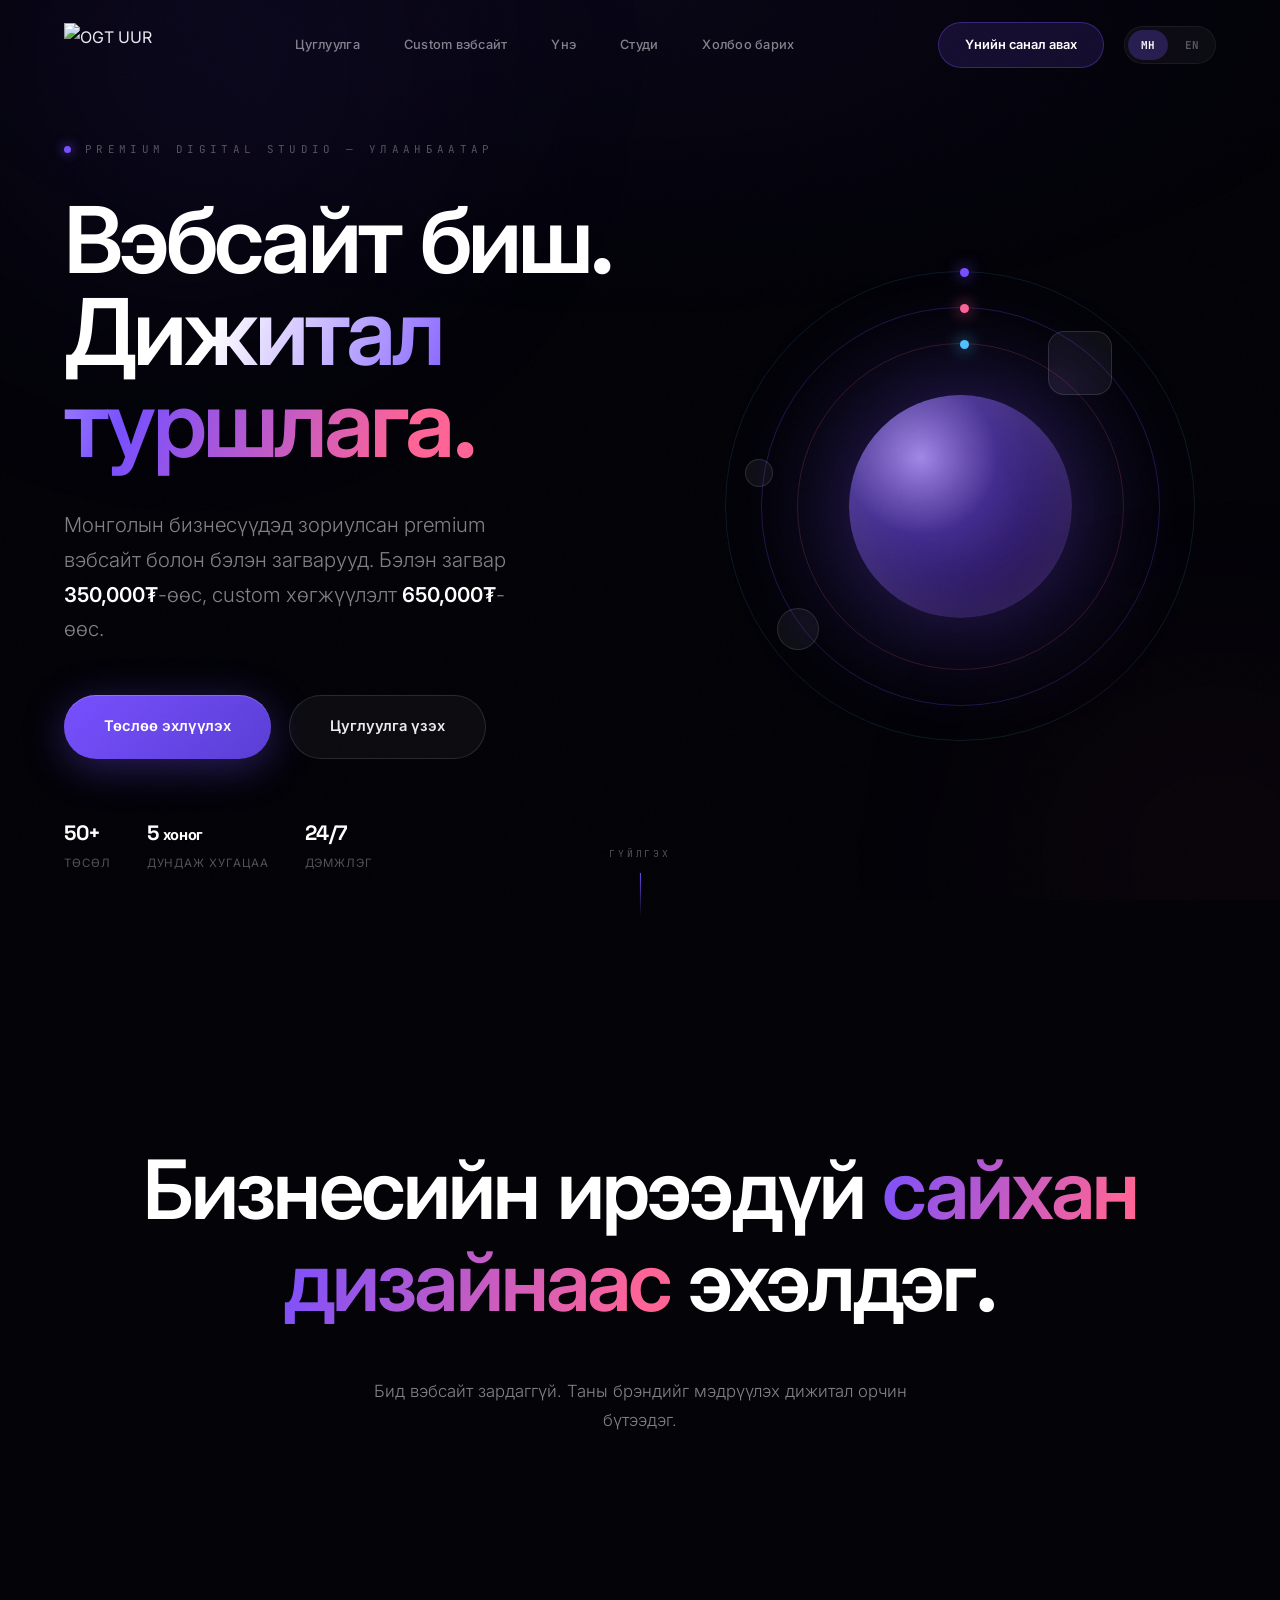
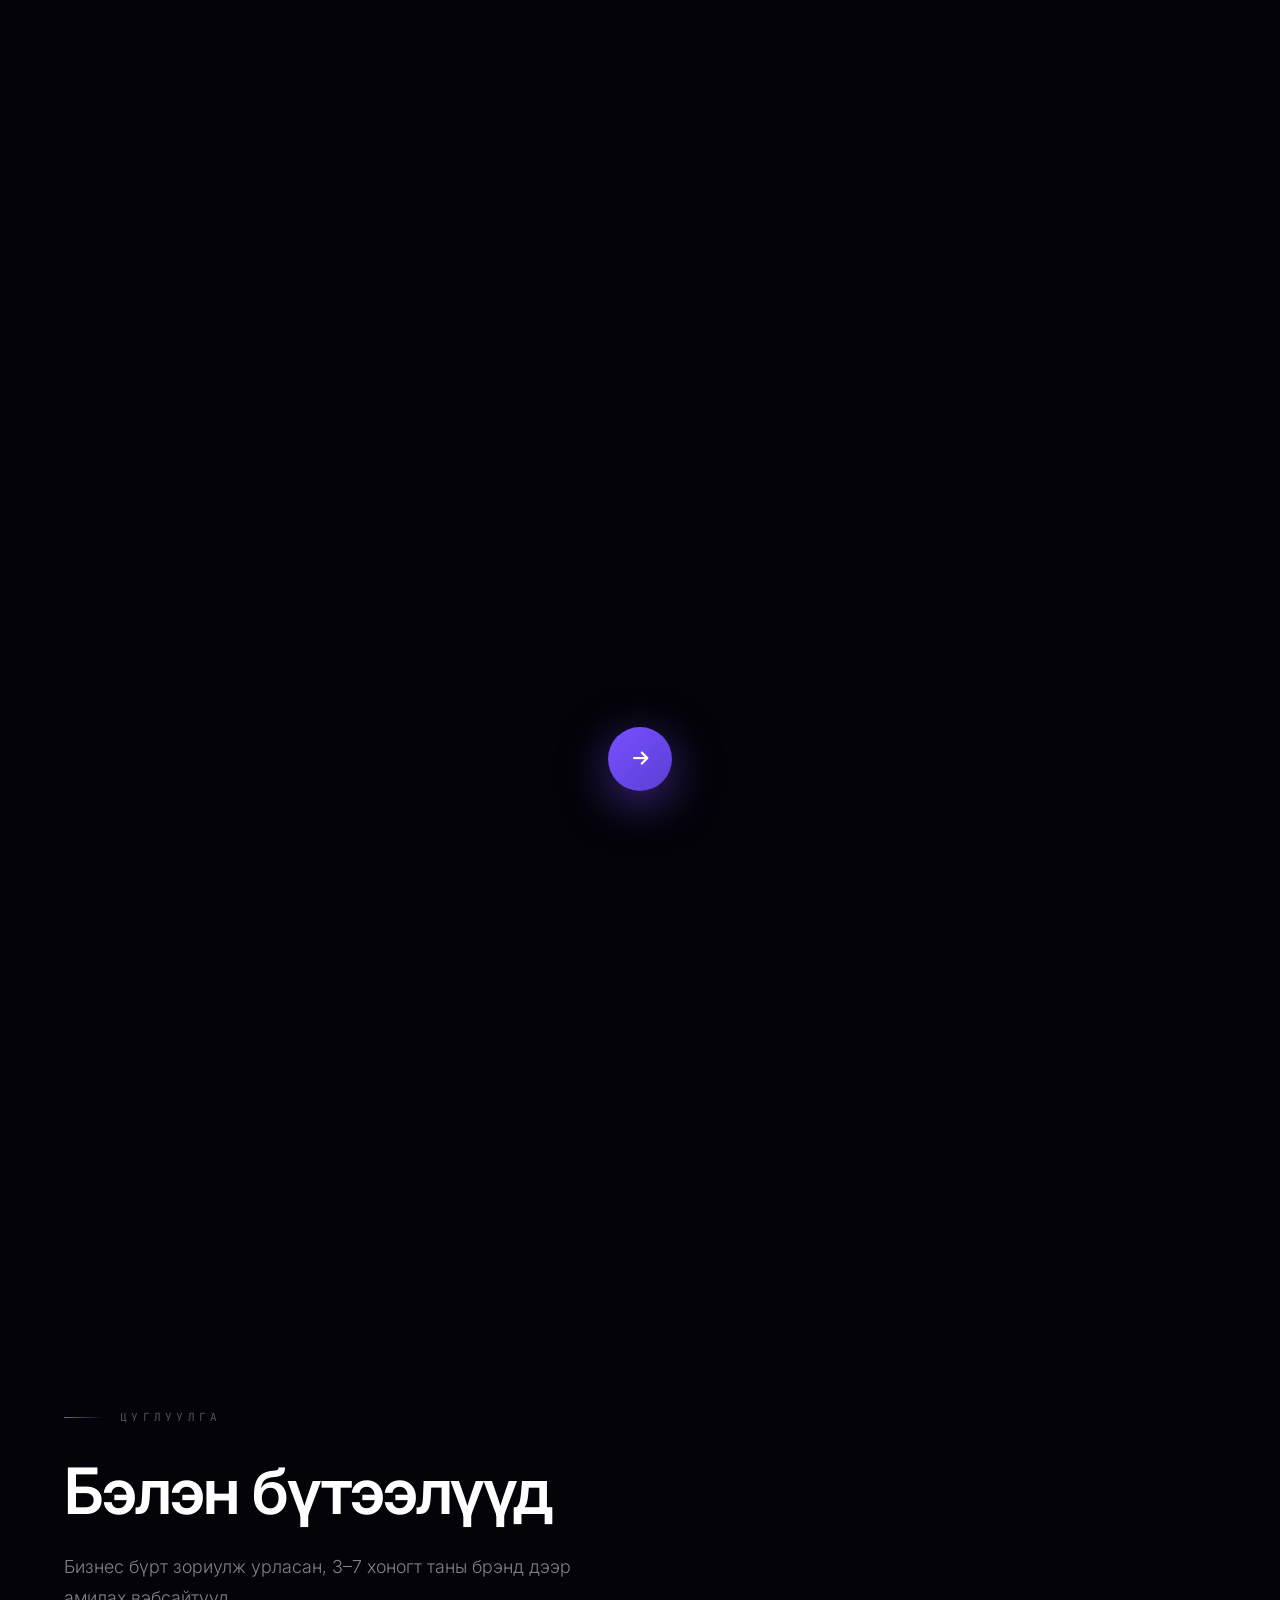
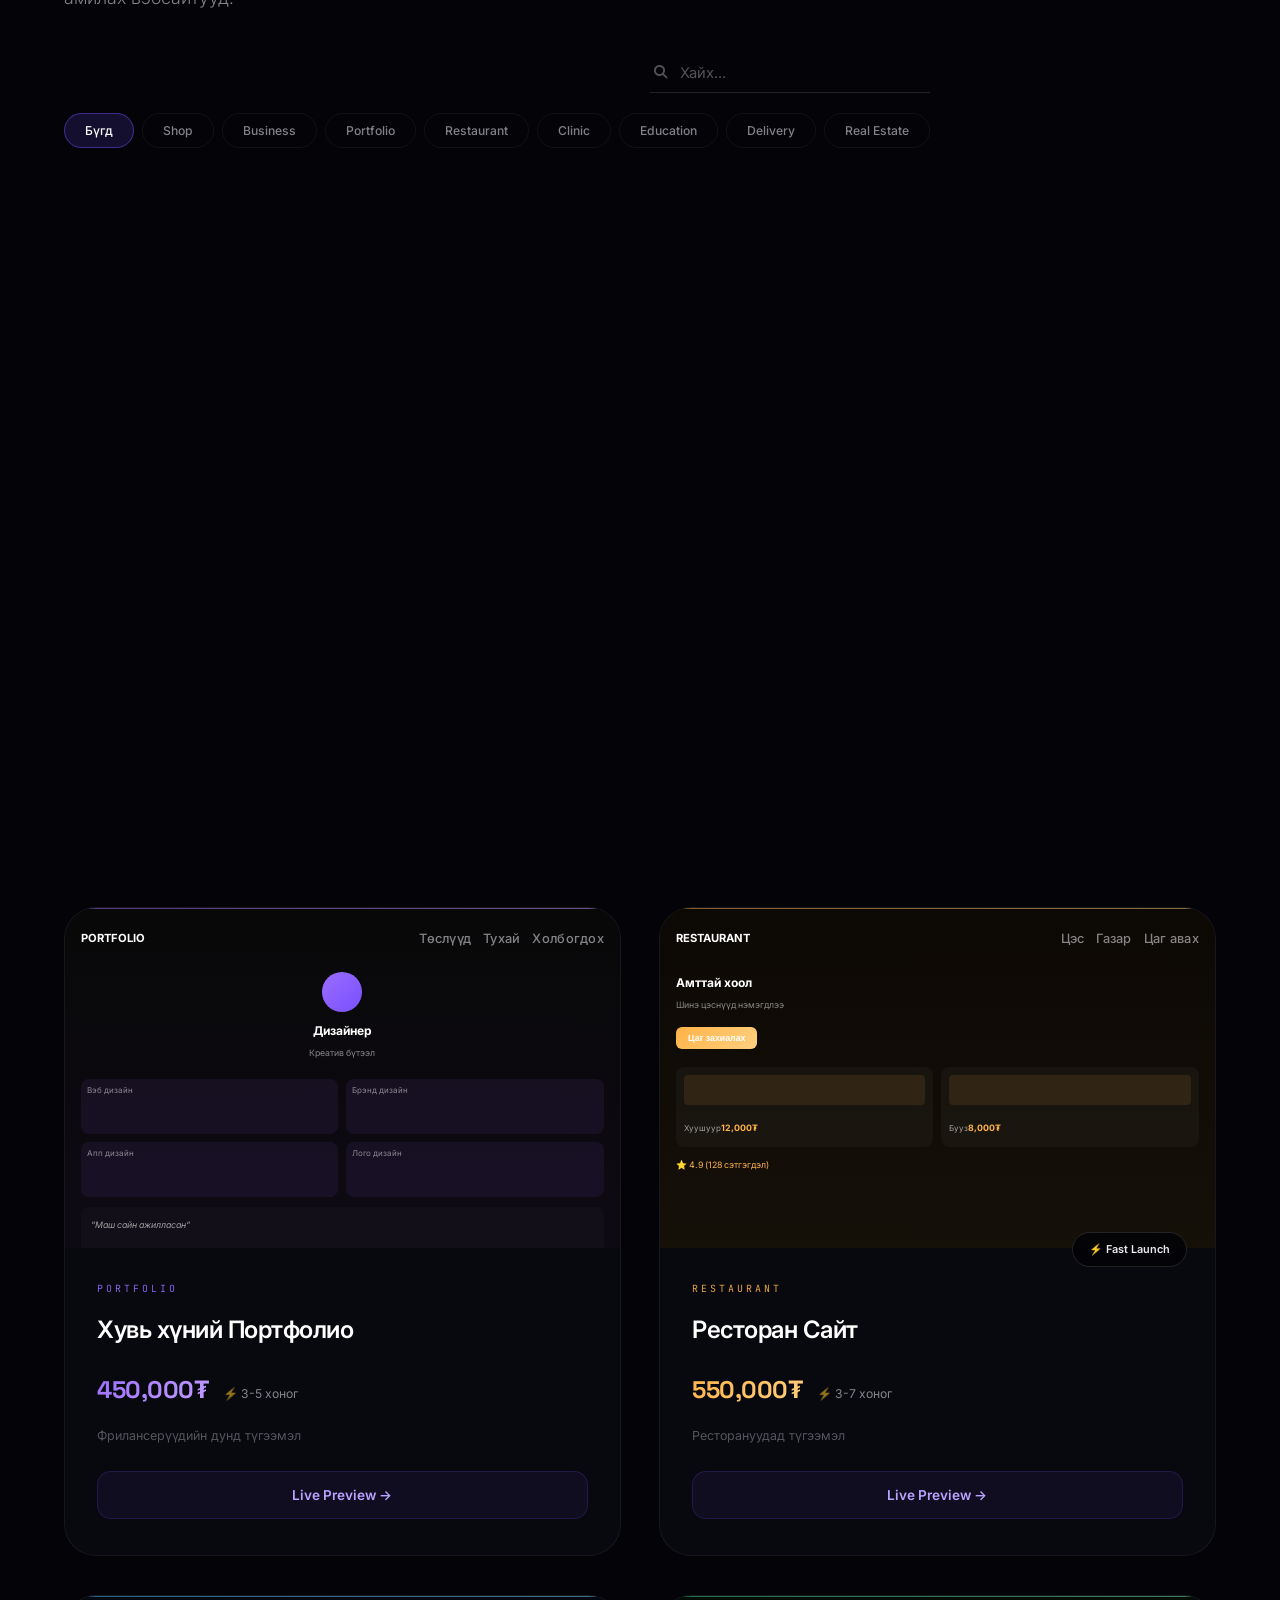
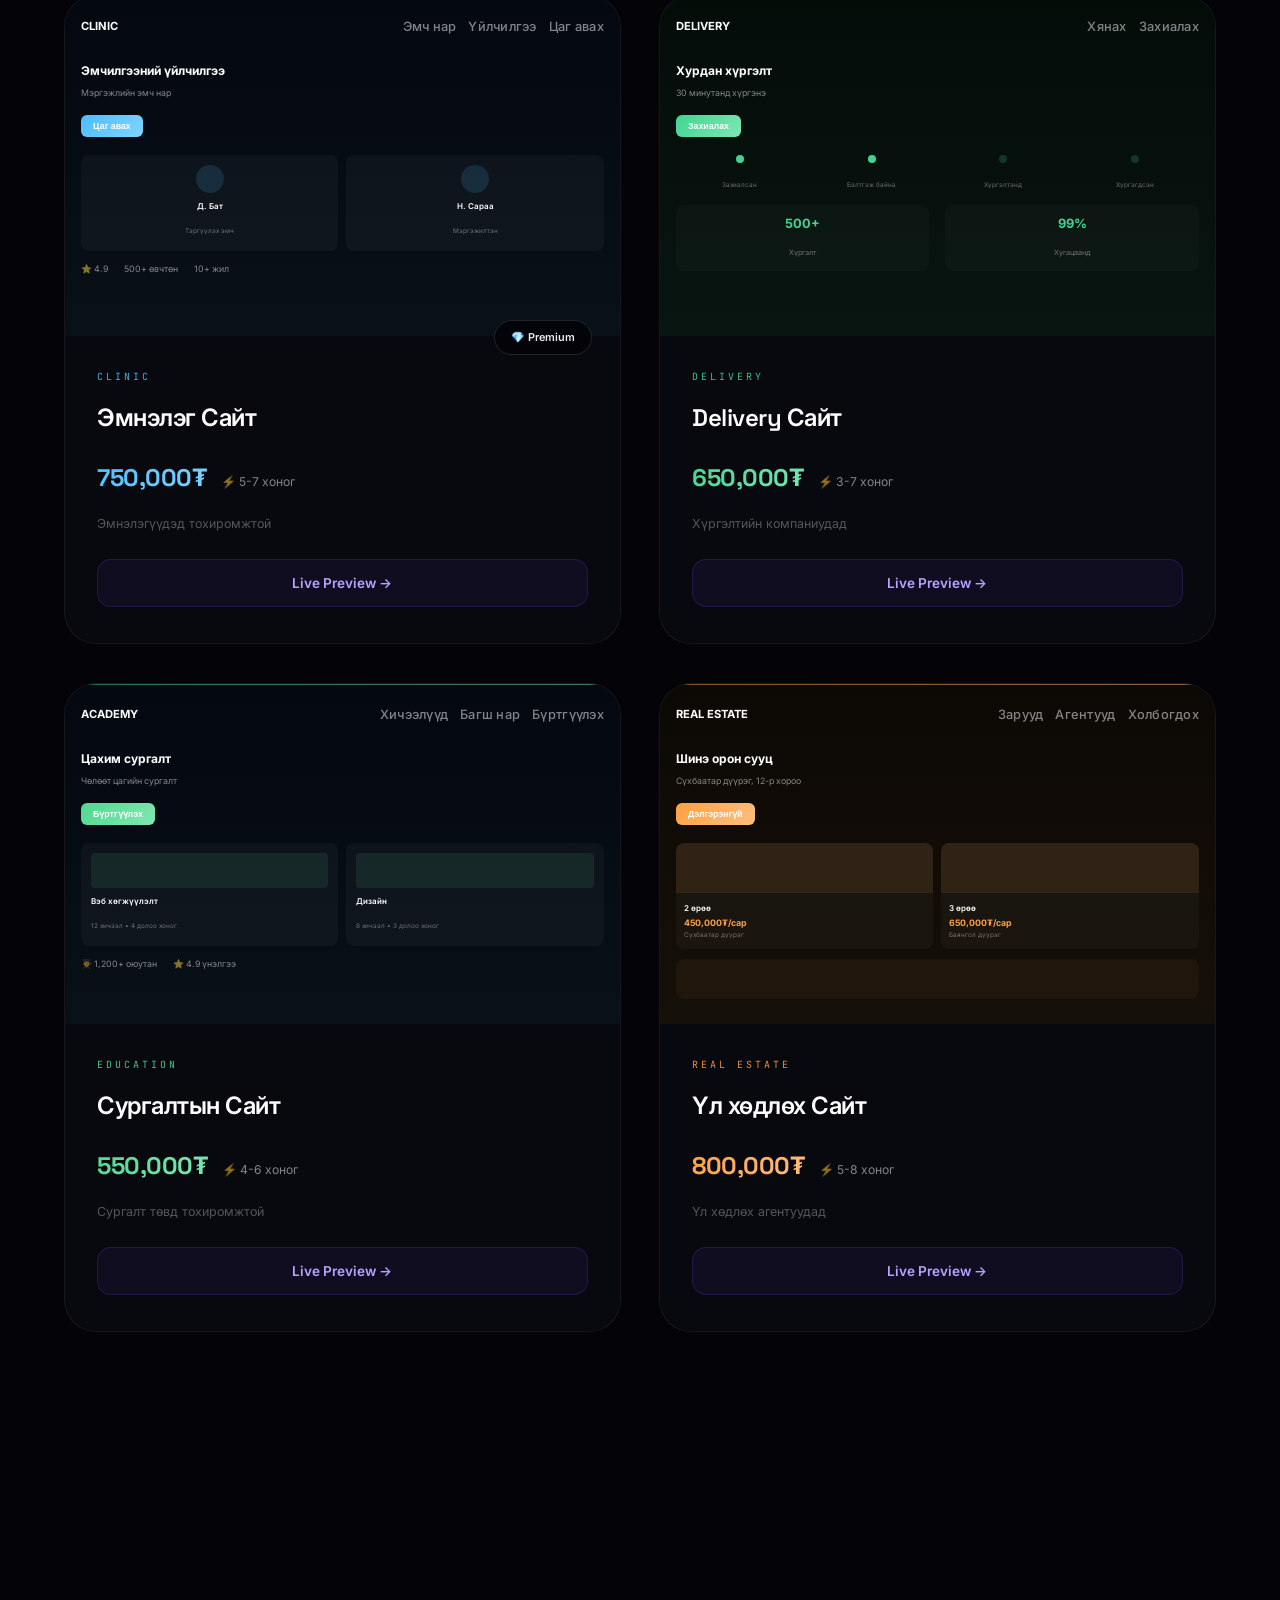
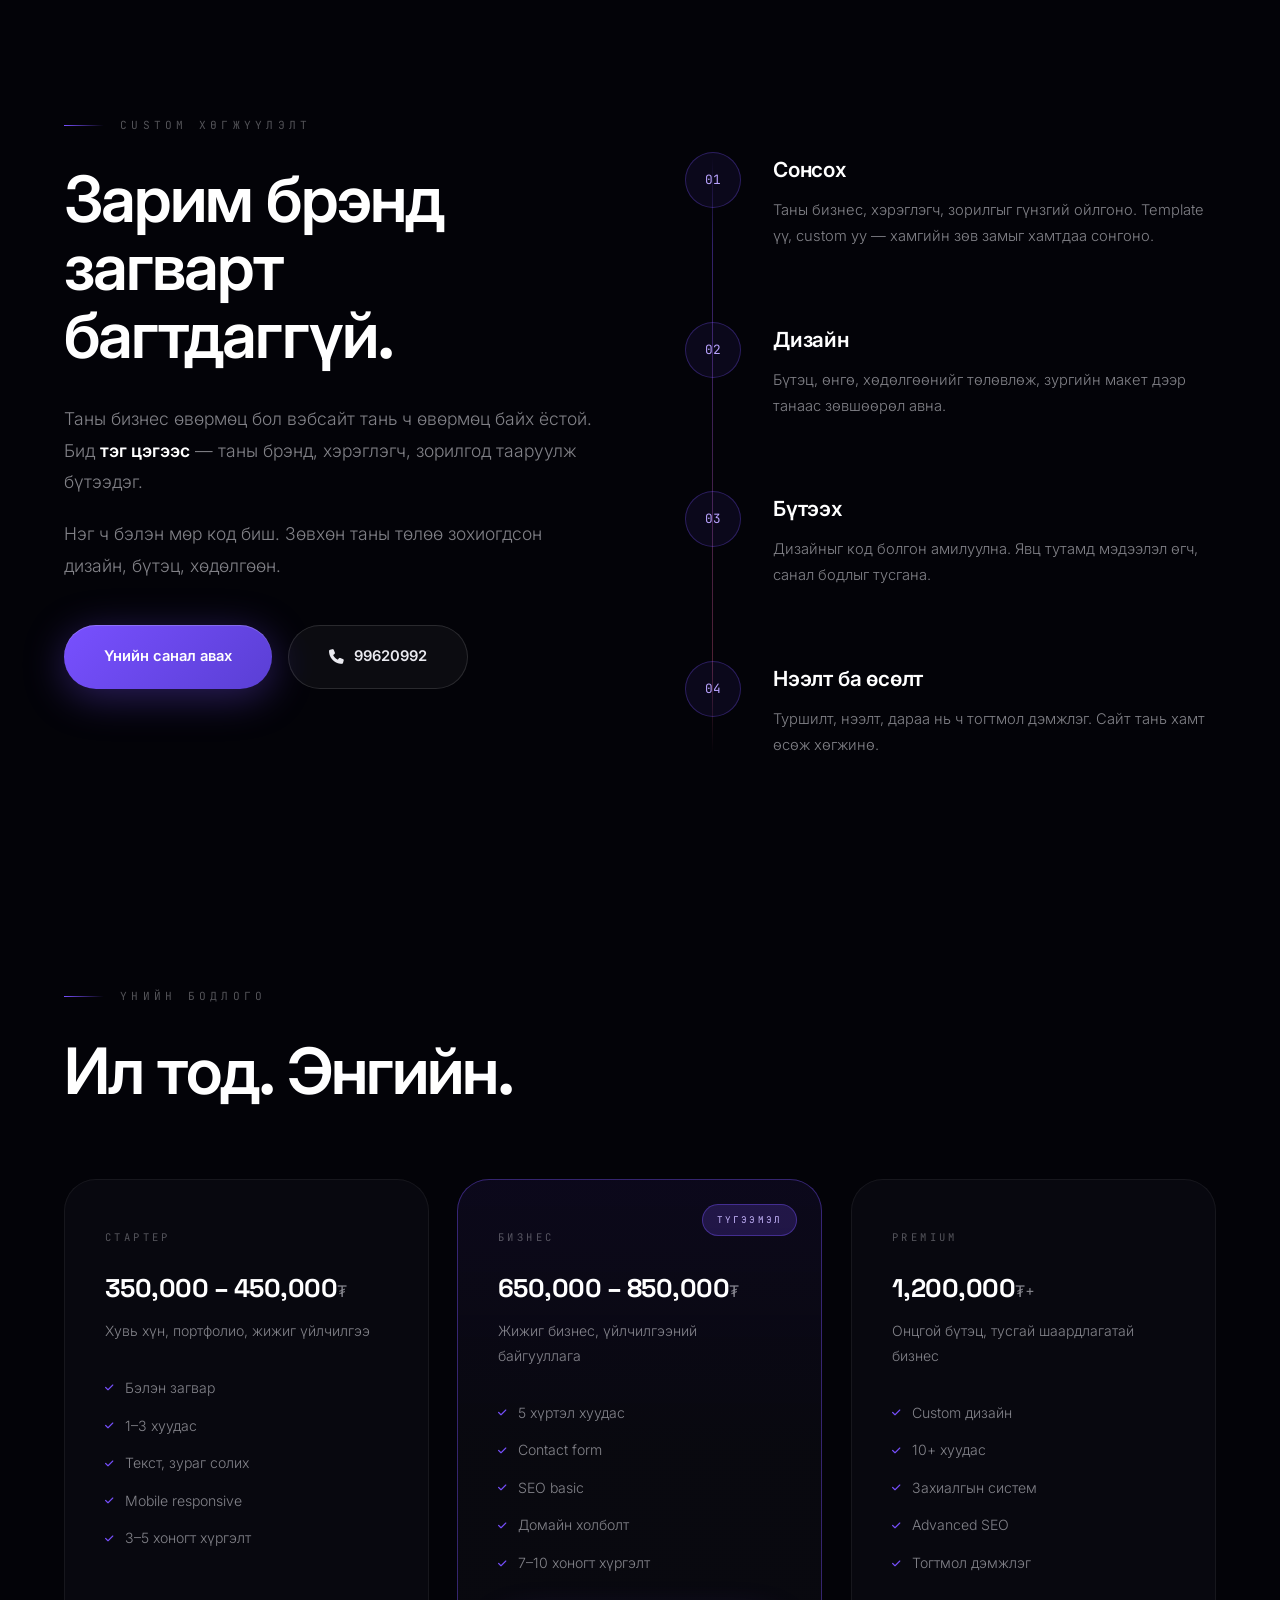
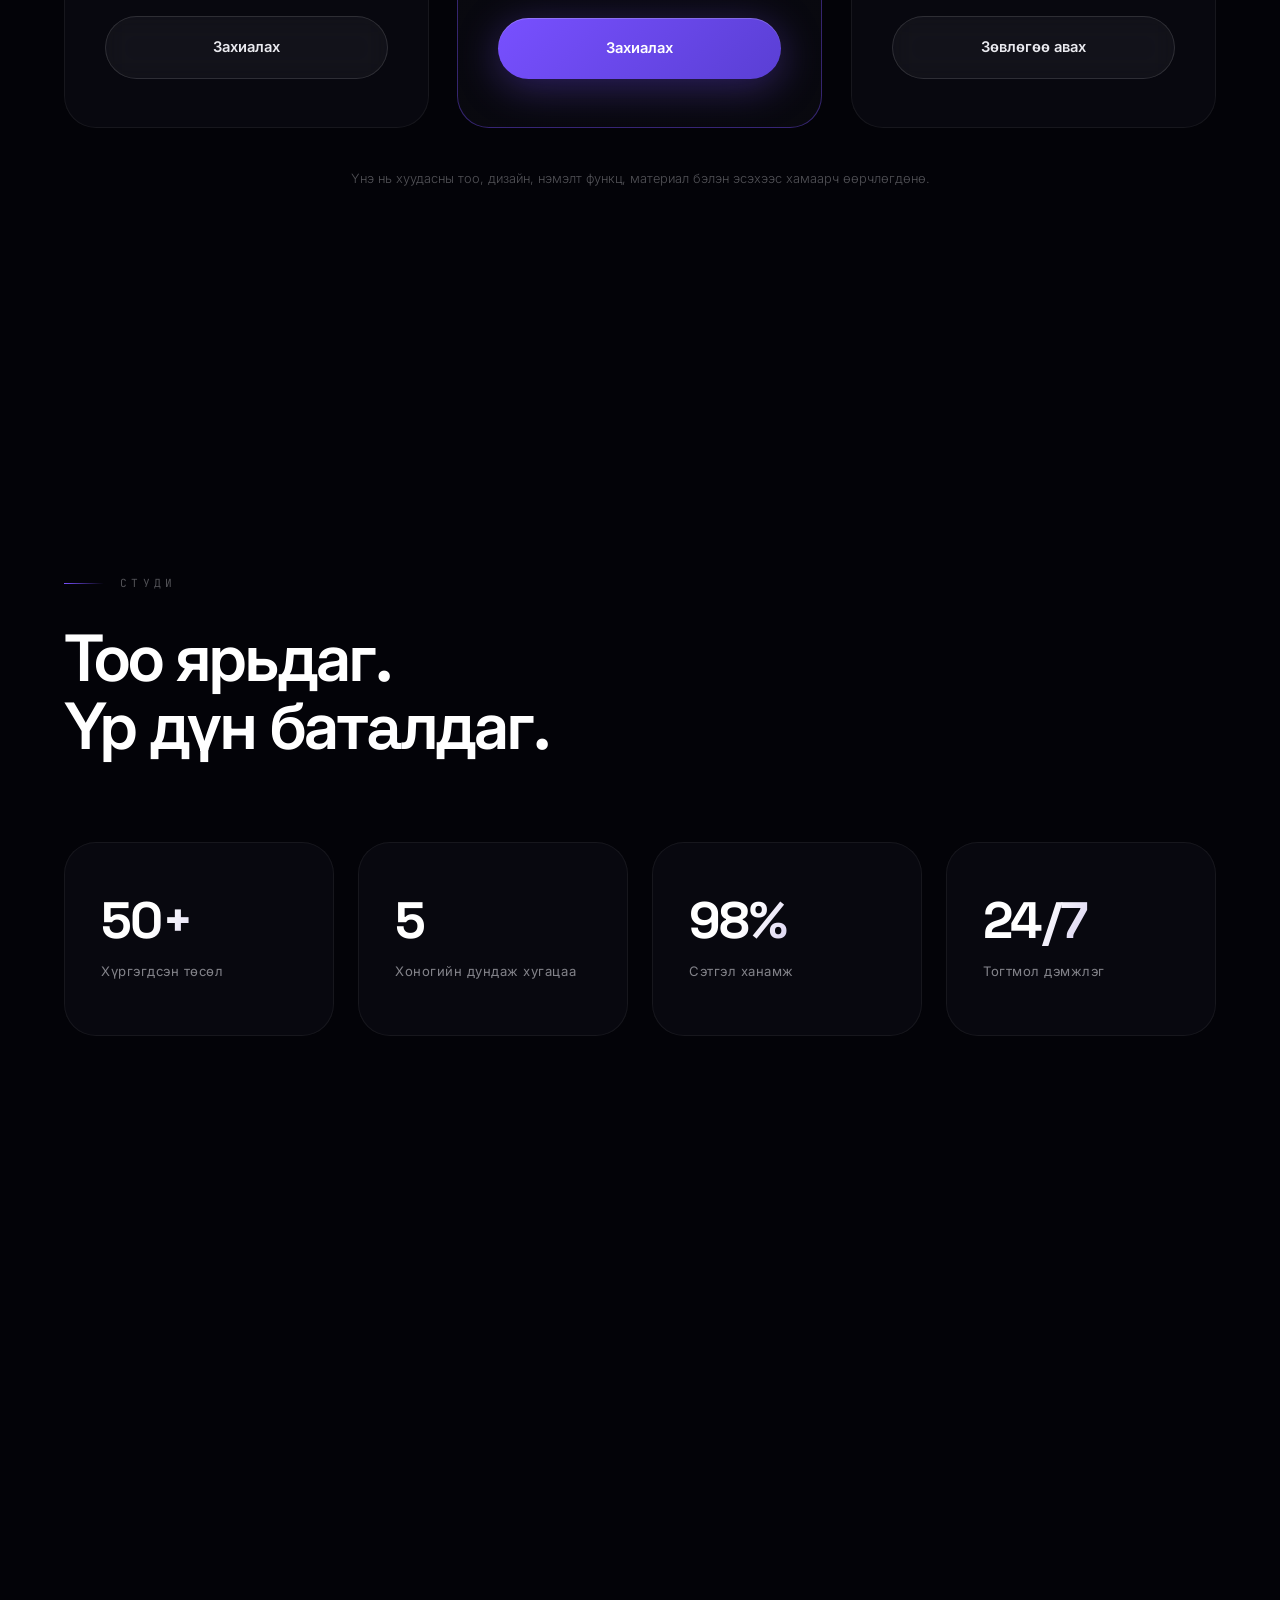
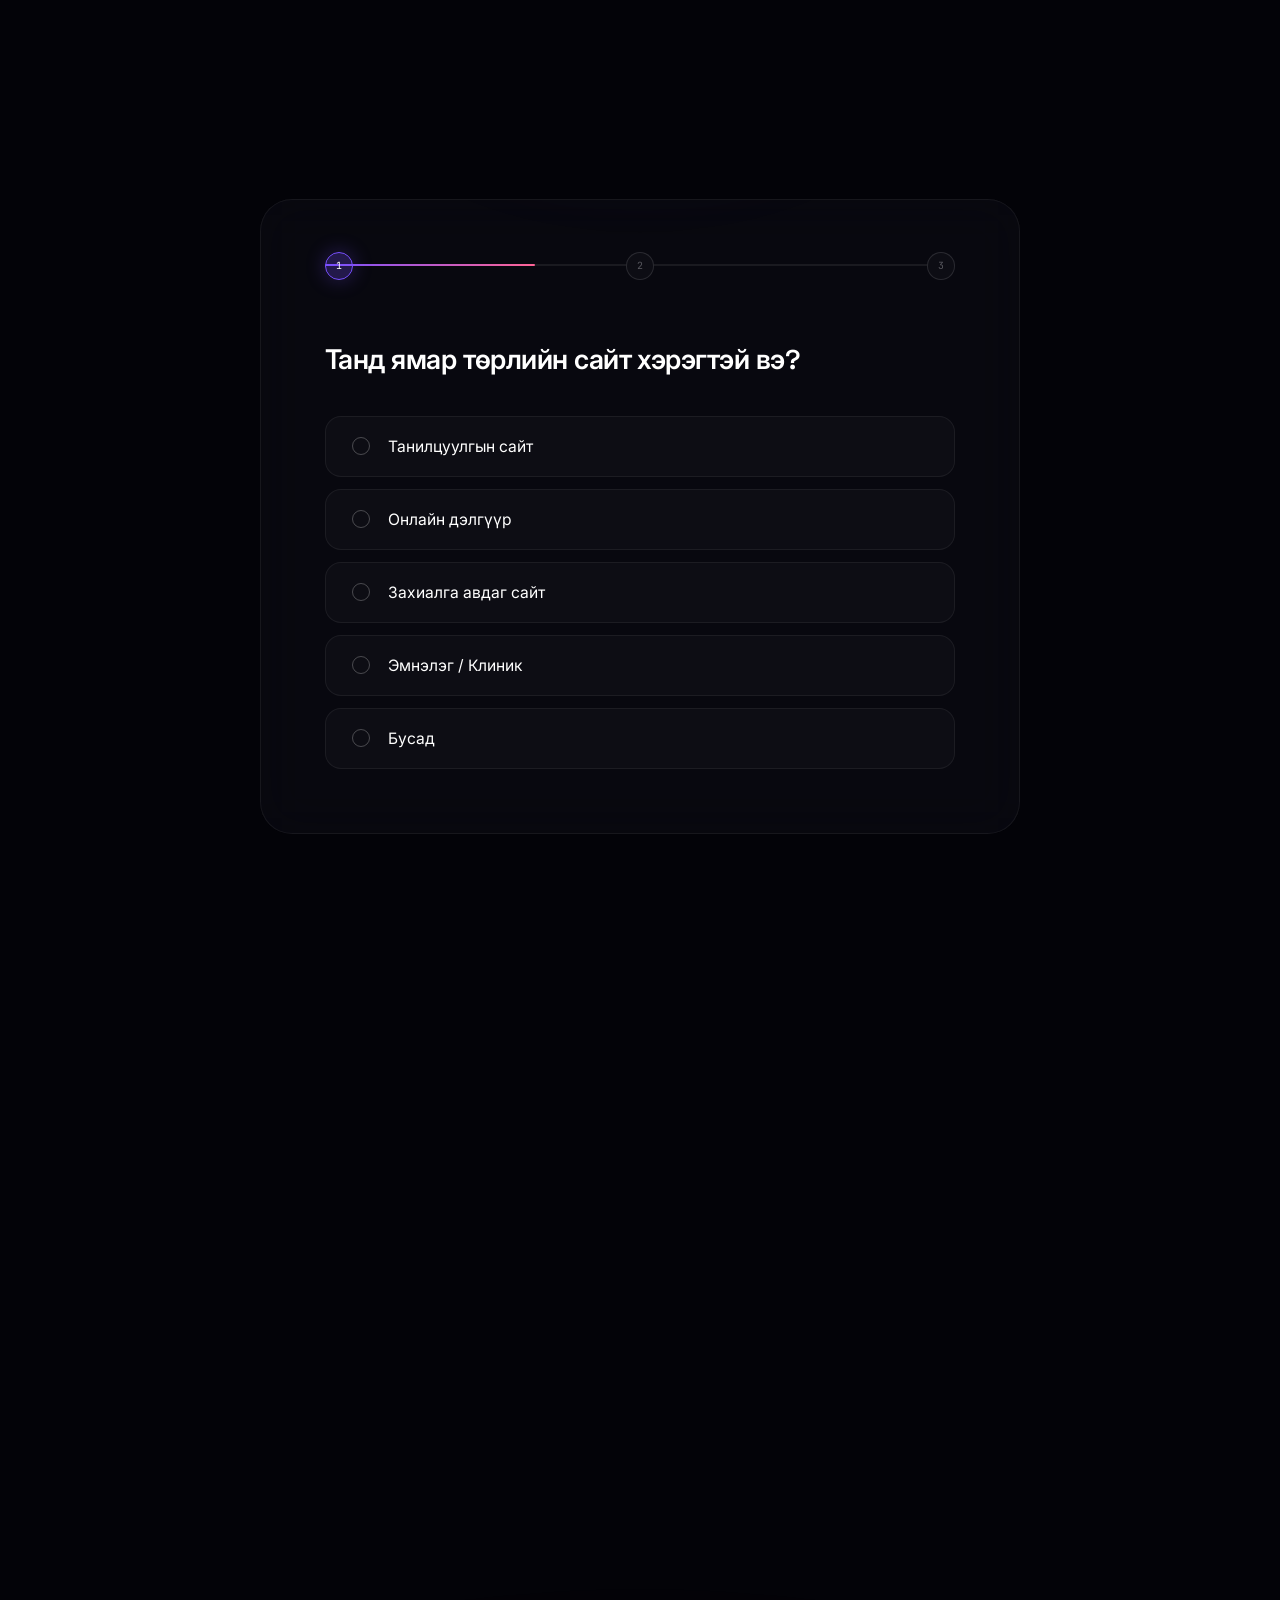
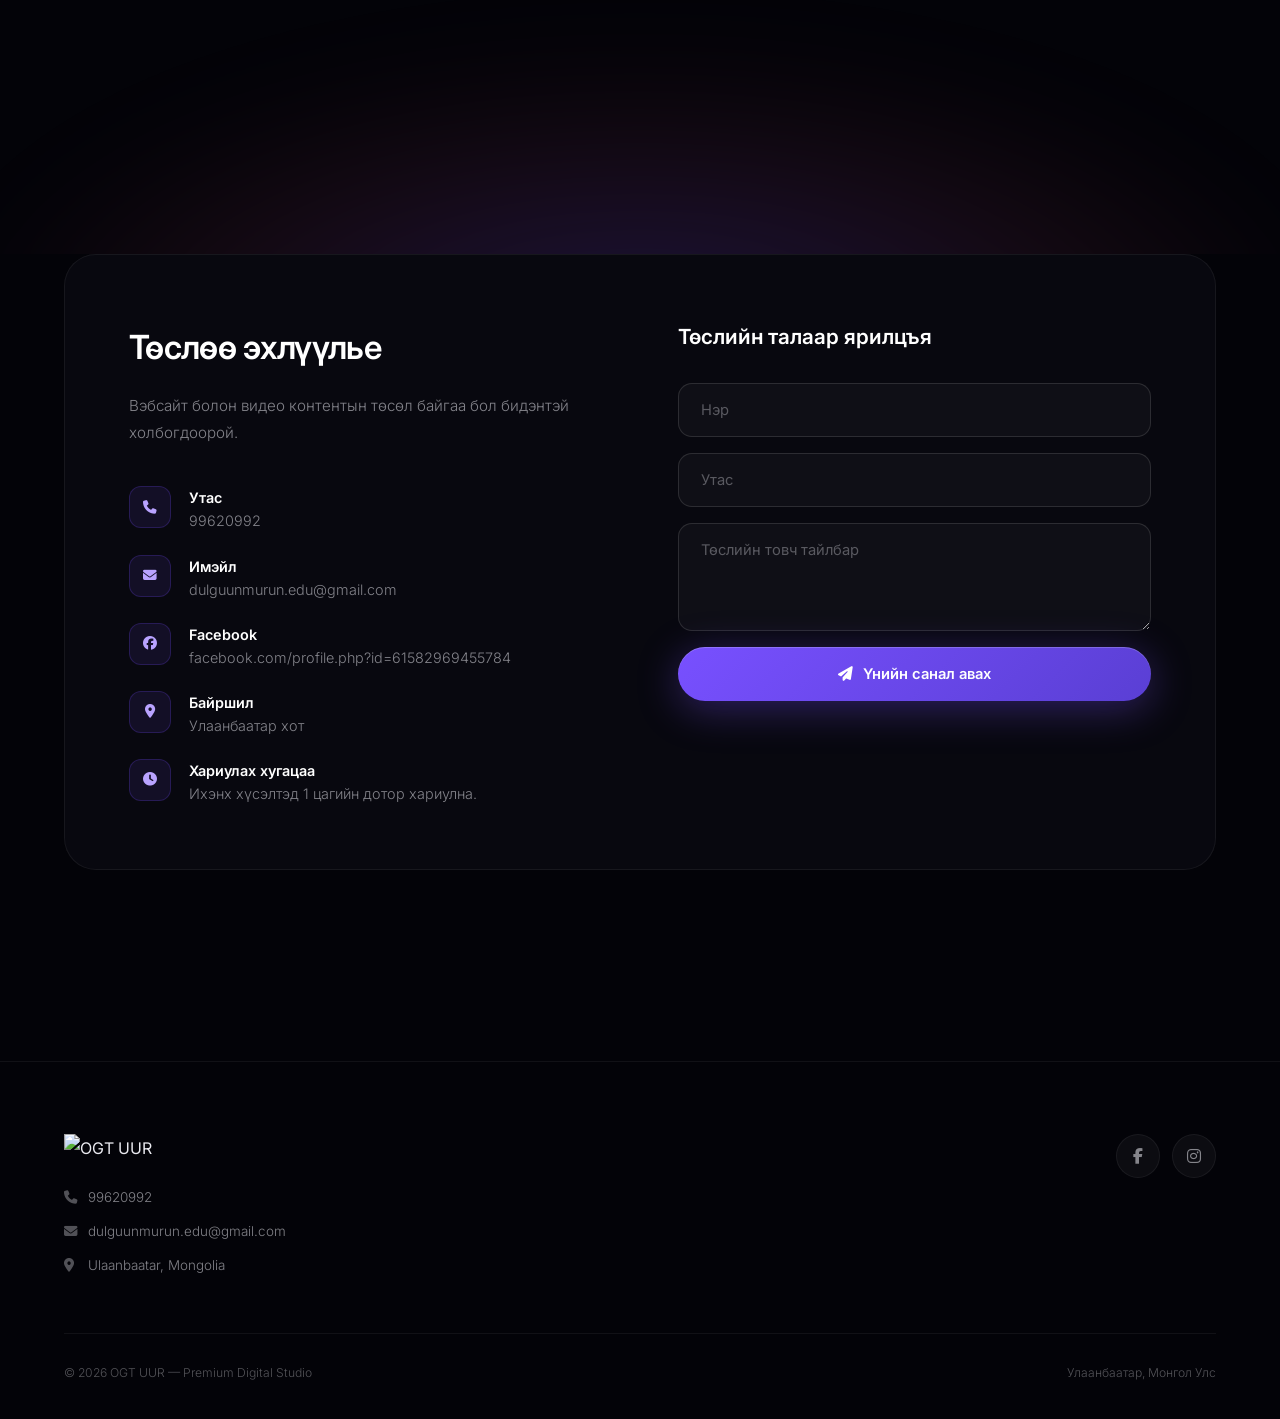
==== commit 2cc588f4: "New" ====
--- a/index.html
+++ b/index.html
@@ -3,11 +3,11 @@
 <head>
   <meta charset="UTF-8">
   <meta name="viewport" content="width=device-width, initial-scale=1.0">
-  <title>OGT UUR — Website Studio</title>
+  <title>OGT UUR — Premium Digital Studio</title>
   <link rel="icon" type="image/png" href="logo.png" />
-  <meta name="description" content="OGT UUR — Монголын жижиг, дунд бизнесүүдэд зориулсан бэлэн вэбсайт загварууд. Захиалгаар custom вэбсайт хөгжүүлэлт." />
-  <meta property="og:title" content="OGT UUR — Website Studio" />
-  <meta property="og:description" content="Бэлэн вэбсайт загварууд, custom вэбсайт хөгжүүлэлт. Монголын бизнэст тохирсон шийдэл." />
+  <meta name="description" content="OGT UUR — Монголын бизнесүүдэд зориулсан premium вэбсайт болон бэлэн вэбсайт загварууд. Дижитал туршлага бүтээдэг студи." />
+  <meta property="og:title" content="OGT UUR — Premium Digital Studio" />
+  <meta property="og:description" content="Premium вэбсайт, бэлэн загварууд. Монголын бизнэст зориулсан дижитал туршлага." />
   <meta property="og:type" content="website" />
   <meta property="og:url" content="https://dulguunmurunedu-boop.github.io/websitemaker/" />
   <meta property="og:image" content="https://dulguunmurunedu-boop.github.io/websitemaker/logo.png" />
@@ -23,7011 +23,947 @@
   <link href="https://fonts.googleapis.com/css2?family=Inter:wght@300;400;500;600;700;800;900&family=JetBrains+Mono:wght@400;700&family=Space+Grotesk:wght@400;500;600;700&display=swap" rel="stylesheet">
   <link rel="stylesheet" href="https://cdnjs.cloudflare.com/ajax/libs/font-awesome/6.5.0/css/all.min.css">
   <style>
+/* ============================================================
+   OGT UUR — Cinematic Premium System
+   ============================================================ */
 *, *::before, *::after { margin: 0; padding: 0; box-sizing: border-box; }
 html { scroll-behavior: smooth; font-size: 16px; -webkit-font-smoothing: antialiased; -moz-osx-font-smoothing: grayscale; text-rendering: optimizeLegibility; }
-:root { --font-heading: 'Space Grotesk', 'Inter', sans-serif; --font-body: 'Inter', sans-serif; --font-mono: 'JetBrains Mono', monospace; --accent: #7850ff; --accent-2: #ff6496; --accent-3: #50c8ff; --bg: #030308; --bg-card: rgba(13,13,20,0.6); --border: rgba(255,255,255,0.06); --text: #e8e8e8; --text-muted: #666; --glass: rgba(255,255,255,0.04); --radius: 20px; --radius-lg: 32px; --ease-out: cubic-bezier(0.16, 1, 0.3, 1); }
+:root {
+  --font-heading: 'Space Grotesk', 'Inter', sans-serif;
+  --font-body: 'Inter', sans-serif;
+  --font-mono: 'JetBrains Mono', monospace;
+  --accent: #7850ff;
+  --accent-2: #ff6496;
+  --accent-3: #50c8ff;
+  --bg: #030308;
+  --bg-card: rgba(13,13,20,0.6);
+  --border: rgba(255,255,255,0.06);
+  --border-strong: rgba(255,255,255,0.12);
+  --text: #eaeaf0;
+  --text-dim: rgba(234,234,240,0.55);
+  --text-muted: rgba(234,234,240,0.34);
+  --glass: rgba(255,255,255,0.04);
+  --radius: 20px;
+  --radius-lg: 32px;
+  --ease-out: cubic-bezier(0.16, 1, 0.3, 1);
+  --section-pad: clamp(120px, 15vw, 220px);
+  --side-pad: clamp(24px, 5vw, 64px);
+}
 body {
-      font-family: var(--font-body);
-      background: var(--bg);
-      color: var(--text);
-      line-height: 1.8;
-      overflow-x: hidden;
-      cursor: default;
-    }
+  font-family: var(--font-body);
+  background: var(--bg);
+  color: var(--text);
+  line-height: 1.75;
+  overflow-x: hidden;
+  cursor: default;
+}
 a { text-decoration: none; color: inherit; }
+img { max-width: 100%; }
+::selection { background: rgba(120,80,255,0.4); color: #fff; }
+
+/* ===== ATMOSPHERE / BACKGROUND SYSTEM ===== */
+.atmosphere { position: fixed; inset: 0; z-index: -1; overflow: hidden; pointer-events: none; }
+.atmo-orb { position: absolute; border-radius: 50%; filter: blur(120px); opacity: 0.5; will-change: transform; }
+.atmo-1 { width: 60vw; height: 60vw; top: -25vw; left: -15vw; background: radial-gradient(circle, rgba(120,80,255,0.22), transparent 65%); }
+.atmo-2 { width: 50vw; height: 50vw; top: 60vh; right: -20vw; background: radial-gradient(circle, rgba(255,100,150,0.12), transparent 65%); }
+.atmo-3 { width: 45vw; height: 45vw; top: 160vh; left: -18vw; background: radial-gradient(circle, rgba(80,200,255,0.10), transparent 65%); }
+.atmo-veil { position: absolute; inset: 0; background: radial-gradient(ellipse 100% 60% at 50% 0%, rgba(120,80,255,0.06), transparent 60%); }
+.noise {
+  position: fixed; inset: 0;
+  background-image: url("data:image/svg+xml,%3Csvg viewBox='0 0 256 256' xmlns='http://www.w3.org/2000/svg'%3E%3Cfilter id='noise'%3E%3CfeTurbulence type='fractalNoise' baseFrequency='0.9' numOctaves='4' stitchTiles='stitch'/%3E%3C/filter%3E%3Crect width='100%25' height='100%25' filter='url(%23noise)' opacity='0.04'/%3E%3C/svg%3E");
+  pointer-events: none; z-index: 9998; opacity: 0.16;
+}
+
+/* ===== CURSOR ===== */
 .cursor {
-      width: 20px; height: 20px;
-      border: 2px solid rgba(120, 80, 255, 0.6);
-      border-radius: 50%;
-      position: fixed; top: 0; left: 0;
-      pointer-events: none; z-index: 11000;
-      will-change: transform;
-      transition: width 0.3s ease, height 0.3s ease, border-color 0.3s ease, opacity 0.3s ease;
-      opacity: 0;
-    }
-.cursor.active {
-      width: 48px; height: 48px;
-      border-color: rgba(255, 100, 150, 0.7);
-    }
+  width: 20px; height: 20px; border: 1.5px solid rgba(120,80,255,0.6); border-radius: 50%;
+  position: fixed; top: 0; left: 0; pointer-events: none; z-index: 11000;
+  will-change: transform; transition: width .3s ease, height .3s ease, border-color .3s ease, opacity .3s ease; opacity: 0;
+}
+.cursor.active { width: 52px; height: 52px; border-color: rgba(255,100,150,0.7); }
 .cursor-dot {
-      width: 6px; height: 6px;
-      background: rgba(120, 80, 255, 0.9);
-      border-radius: 50%;
-      position: fixed; top: 0; left: 0;
-      pointer-events: none; z-index: 11001;
-      will-change: transform;
-      transition: opacity 0.3s ease;
-      opacity: 0;
-    }
-
+  width: 5px; height: 5px; background: rgba(120,80,255,0.9); border-radius: 50%;
+  position: fixed; top: 0; left: 0; pointer-events: none; z-index: 11001;
+  will-change: transform; transition: opacity .3s ease; opacity: 0;
+}
+@media (max-width: 1024px), (pointer: coarse) { .cursor, .cursor-dot { display: none !important; } }
+
+/* ===== SCROLL PROGRESS ===== */
+.scroll-progress {
+  position: fixed; top: 0; left: 0; height: 2px; width: 0%;
+  background: linear-gradient(90deg, var(--accent), var(--accent-2)); z-index: 10001;
+}
+
+/* ===== SKIP LINK ===== */
+.skip-link {
+  position: absolute; top: -100px; left: 16px; z-index: 99999;
+  background: var(--accent); color: #fff; padding: 12px 24px;
+  font-size: .9rem; font-weight: 600; border-radius: 0 0 8px 8px; transition: top .3s;
+}
+.skip-link:focus { top: 0; }
+
+/* ===== REVEAL SYSTEM ===== */
+[data-reveal] { opacity: 0; transform: translateY(48px); transition: opacity 1.1s var(--ease-out), transform 1.1s var(--ease-out); will-change: opacity, transform; }
+[data-reveal="left"] { transform: translateX(-64px); }
+[data-reveal="right"] { transform: translateX(64px); }
+[data-reveal="scale"] { transform: scale(0.92); }
+[data-reveal].revealed { opacity: 1; transform: none; }
+.word-mask { display: inline-block; overflow: hidden; vertical-align: bottom; padding-bottom: 0.12em; margin-bottom: -0.12em; }
+.word-mask .word { display: inline-block; transform: translateY(110%); transition: transform 1s var(--ease-out); will-change: transform; }
+.words-revealed .word { transform: translateY(0); }
+/* gradient text must live on the word itself: background-clip:text breaks on transformed descendants */
+em .word {
+  background: linear-gradient(110deg, var(--accent) 0%, var(--accent-2) 90%);
+  -webkit-background-clip: text; background-clip: text; -webkit-text-fill-color: transparent;
+}
+
+/* ===== TYPE SYSTEM ===== */
+.eyebrow {
+  font-family: var(--font-mono); font-size: .7rem; font-weight: 400;
+  letter-spacing: .38em; text-transform: uppercase; color: var(--text-muted);
+  display: flex; align-items: center; gap: 16px; margin-bottom: 32px;
+}
+.eyebrow::before { content: ''; width: 40px; height: 1px; background: linear-gradient(90deg, var(--accent), transparent); }
+.section-title {
+  font-family: var(--font-heading); font-weight: 600;
+  font-size: clamp(2.4rem, 5vw, 4.2rem); line-height: 1.06; letter-spacing: -0.03em; color: #fff;
+}
+.section-sub { font-size: clamp(1rem, 1.4vw, 1.15rem); color: var(--text-dim); max-width: 540px; margin-top: 24px; font-weight: 300; }
+.section-head { max-width: 1280px; margin: 0 auto; padding: 0 var(--side-pad); }
+section { position: relative; }
+
+/* ===== BUTTONS ===== */
+.btn {
+  display: inline-flex; align-items: center; justify-content: center; gap: 10px;
+  padding: 18px 40px; border-radius: 100px; font-size: .92rem; font-weight: 600;
+  font-family: var(--font-body); cursor: pointer; border: none;
+  transition: all .5s var(--ease-out); position: relative; overflow: hidden;
+}
+.btn-primary {
+  background: linear-gradient(135deg, var(--accent), #5a3fd4); color: #fff;
+  box-shadow: 0 8px 40px rgba(120,80,255,0.35), inset 0 1px 0 rgba(255,255,255,0.2);
+}
+.btn-primary:hover { transform: translateY(-3px); box-shadow: 0 16px 56px rgba(120,80,255,0.5), inset 0 1px 0 rgba(255,255,255,0.2); }
+.btn-ghost {
+  background: rgba(255,255,255,0.04); color: var(--text);
+  border: 1px solid var(--border-strong); backdrop-filter: blur(12px);
+}
+.btn-ghost:hover { background: rgba(255,255,255,0.09); border-color: rgba(255,255,255,0.24); transform: translateY(-3px); }
+.btn-block, .btn-full { width: 100%; }
+
+/* ===== NAV ===== */
+nav {
+  position: fixed; top: 0; left: 0; right: 0; z-index: 1000;
+  padding: 22px var(--side-pad);
+  display: flex; align-items: center; justify-content: space-between;
+  transition: all .6s var(--ease-out);
+}
+nav.scrolled {
+  background: rgba(3,3,8,0.72);
+  backdrop-filter: blur(32px) saturate(1.6);
+  -webkit-backdrop-filter: blur(32px) saturate(1.6);
+  border-bottom: 1px solid var(--border);
+  padding: 14px var(--side-pad);
+}
+.nav-logo { display: flex; align-items: center; transition: opacity .3s; }
+.nav-logo-img { height: 44px; width: auto; flex-shrink: 0; }
+.nav-logo:hover { opacity: .8; }
+.nav-links { display: flex; align-items: center; gap: 44px; }
+.nav-links a {
+  font-size: .8rem; font-weight: 500; color: var(--text-dim); letter-spacing: .02em;
+  transition: color .4s var(--ease-out); position: relative; padding: 4px 0;
+}
+.nav-links a::after {
+  content: ''; position: absolute; bottom: 0; left: 0; width: 0; height: 1px;
+  background: var(--accent); transition: width .4s var(--ease-out);
+}
+.nav-links a:hover { color: #fff; }
+.nav-links a:hover::after { width: 100%; }
+.nav-actions { display: flex; align-items: center; gap: 20px; }
+.nav-cta {
+  font-size: .8rem; font-weight: 600; color: #fff;
+  padding: 11px 26px; border-radius: 100px;
+  background: rgba(120,80,255,0.14); border: 1px solid rgba(120,80,255,0.35);
+  transition: all .4s var(--ease-out);
+}
+.nav-cta:hover { background: rgba(120,80,255,0.28); border-color: rgba(120,80,255,0.6); }
+.lang-switcher { display: flex; gap: 4px; background: rgba(255,255,255,0.04); border: 1px solid var(--border); border-radius: 100px; padding: 3px; }
+.lang-btn {
+  width: 40px; height: 30px; border-radius: 100px; border: none; background: transparent;
+  color: var(--text-muted); font-size: .68rem; font-weight: 700; font-family: var(--font-mono);
+  cursor: pointer; transition: all .3s;
+}
+.lang-btn:hover { color: #fff; }
+.lang-btn.active { background: rgba(120,80,255,0.25); color: #fff; }
+.hamburger { display: none; flex-direction: column; gap: 5px; background: none; border: none; cursor: pointer; padding: 8px; }
+.hamburger span { display: block; width: 22px; height: 1.5px; background: #fff; transition: all .3s; }
+
+/* ===== MOBILE NAV ===== */
+.mobile-nav {
+  position: fixed; inset: 0; z-index: 10000;
+  background: rgba(3,3,8,0.96); backdrop-filter: blur(40px); -webkit-backdrop-filter: blur(40px);
+  display: flex; flex-direction: column; justify-content: center; gap: 8px; padding: 48px;
+  opacity: 0; pointer-events: none; transition: opacity .5s var(--ease-out);
+}
+.mobile-nav.open { opacity: 1; pointer-events: auto; }
+.mobile-close { position: absolute; top: 24px; right: 24px; background: none; border: none; color: #fff; font-size: 1.6rem; cursor: pointer; }
+.mobile-link {
+  font-family: var(--font-heading); font-size: clamp(2rem, 8vw, 3rem); font-weight: 600;
+  color: var(--text-dim); letter-spacing: -0.02em; padding: 8px 0;
+  transform: translateY(24px); opacity: 0; transition: all .6s var(--ease-out);
+}
+.mobile-nav.open .mobile-link { transform: none; opacity: 1; }
+.mobile-nav.open .mobile-link:nth-child(2) { transition-delay: .05s; }
+.mobile-nav.open .mobile-link:nth-child(3) { transition-delay: .1s; }
+.mobile-nav.open .mobile-link:nth-child(4) { transition-delay: .15s; }
+.mobile-nav.open .mobile-link:nth-child(5) { transition-delay: .2s; }
+.mobile-nav.open .mobile-link:nth-child(6) { transition-delay: .25s; }
+.mobile-link:hover { color: #fff; }
+
+/* ===== HERO ===== */
+.hero {
+  min-height: 100vh; display: flex; align-items: center;
+  padding: 140px var(--side-pad) 80px; position: relative; overflow: hidden;
+}
+.hero-inner {
+  max-width: 1380px; margin: 0 auto; width: 100%;
+  display: grid; grid-template-columns: 1.05fr 0.95fr; gap: clamp(40px, 6vw, 96px); align-items: center;
+}
+.hero-eyebrow {
+  font-family: var(--font-mono); font-size: .68rem; letter-spacing: .4em; text-transform: uppercase;
+  color: var(--text-muted); margin-bottom: 36px; display: flex; align-items: center; gap: 14px;
+}
+.hero-eyebrow .pulse-dot { width: 7px; height: 7px; border-radius: 50%; background: var(--accent); box-shadow: 0 0 12px var(--accent); animation: pulse 2.4s infinite; }
+@keyframes pulse { 0%,100% { opacity: 1; transform: scale(1); } 50% { opacity: .4; transform: scale(.7); } }
+.hero-title {
+  font-family: var(--font-heading); font-weight: 600;
+  font-size: clamp(3rem, 7.2vw, 6.4rem); line-height: 1.0; letter-spacing: -0.04em; color: #fff;
+  margin-bottom: 36px;
+}
+.hero-title .accent-line {
+  background: linear-gradient(110deg, #fff 20%, var(--accent) 55%, var(--accent-2) 90%);
+  -webkit-background-clip: text; background-clip: text; -webkit-text-fill-color: transparent;
+}
+.hero-subtitle { font-size: clamp(1.05rem, 1.6vw, 1.3rem); color: var(--text-dim); font-weight: 300; max-width: 480px; margin-bottom: 48px; line-height: 1.7; }
+.hero-subtitle strong { color: #fff; font-weight: 600; }
+.hero-actions { display: flex; gap: 18px; flex-wrap: wrap; margin-bottom: 56px; }
+.hero-meta { display: flex; gap: 36px; flex-wrap: wrap; }
+.hero-meta-item { display: flex; flex-direction: column; gap: 2px; }
+.hero-meta-item .num { font-family: var(--font-heading); font-size: 1.3rem; font-weight: 700; color: #fff; letter-spacing: -0.02em; }
+.hero-meta-item .lbl { font-size: .72rem; color: var(--text-muted); letter-spacing: .08em; text-transform: uppercase; }
+
+/* ===== HERO 3D / SPLINE ===== */
+.hero-3d {
+  position: relative; width: 100%; aspect-ratio: 1 / 1; max-height: 78vh;
+  display: flex; align-items: center; justify-content: center;
+}
+.hero-3d iframe, .hero-3d spline-viewer, .hero-3d canvas {
+  position: absolute; inset: 0; width: 100%; height: 100%; border: none; border-radius: var(--radius-lg);
+}
+/* CSS fallback object — automatically hidden when a Spline embed is added */
+.hero-3d:has(iframe) .hero-object, .hero-3d:has(spline-viewer) .hero-object { display: none; }
+.hero-object { position: relative; width: min(78%, 460px); aspect-ratio: 1/1; }
+.ho-core {
+  position: absolute; inset: 22%;
+  border-radius: 50%;
+  background: radial-gradient(circle at 32% 28%, rgba(180,150,255,0.9), rgba(120,80,255,0.55) 35%, rgba(40,20,90,0.9) 75%);
+  box-shadow: 0 0 120px rgba(120,80,255,0.45), inset 0 0 60px rgba(255,255,255,0.12);
+  animation: breathe 7s ease-in-out infinite;
+}
+@keyframes breathe { 0%,100% { transform: scale(1); } 50% { transform: scale(1.05); } }
+.ho-ring { position: absolute; inset: 0; border-radius: 50%; border: 1px solid rgba(120,80,255,0.25); animation: spinSlow 24s linear infinite; }
+.ho-ring::before {
+  content: ''; position: absolute; top: -4px; left: 50%; width: 9px; height: 9px; border-radius: 50%;
+  background: var(--accent-2); box-shadow: 0 0 16px var(--accent-2);
+}
+.ho-ring.r2 { inset: 9%; border-color: rgba(255,100,150,0.18); animation-duration: 36s; animation-direction: reverse; }
+.ho-ring.r2::before { background: var(--accent-3); box-shadow: 0 0 16px var(--accent-3); }
+.ho-ring.r3 { inset: -9%; border-color: rgba(80,200,255,0.12); animation-duration: 48s; }
+.ho-ring.r3::before { background: var(--accent); box-shadow: 0 0 16px var(--accent); }
+@keyframes spinSlow { to { transform: rotate(360deg); } }
+.ho-glass {
+  position: absolute; border-radius: 16px;
+  background: rgba(255,255,255,0.05); border: 1px solid rgba(255,255,255,0.12);
+  backdrop-filter: blur(10px); -webkit-backdrop-filter: blur(10px);
+  animation: floatY 6s ease-in-out infinite;
+}
+.ho-glass.g1 { width: 64px; height: 64px; top: 6%; right: 12%; animation-delay: 0s; }
+.ho-glass.g2 { width: 42px; height: 42px; bottom: 14%; left: 4%; animation-delay: -2s; border-radius: 50%; }
+.ho-glass.g3 { width: 28px; height: 28px; top: 38%; left: -4%; animation-delay: -4s; }
+@keyframes floatY { 0%,100% { transform: translateY(0); } 50% { transform: translateY(-18px); } }
+.hero-scroll-hint {
+  position: absolute; bottom: 36px; left: 50%; transform: translateX(-50%);
+  display: flex; flex-direction: column; align-items: center; gap: 10px;
+  font-family: var(--font-mono); font-size: .6rem; letter-spacing: .3em; text-transform: uppercase; color: var(--text-muted);
+}
+.hero-scroll-hint .line { width: 1px; height: 44px; background: linear-gradient(180deg, var(--accent), transparent); animation: scrollLine 2.2s var(--ease-out) infinite; }
+@keyframes scrollLine { 0% { transform: scaleY(0); transform-origin: top; } 50% { transform: scaleY(1); transform-origin: top; } 51% { transform-origin: bottom; } 100% { transform: scaleY(0); transform-origin: bottom; } }
+
+/* ===== VISION ===== */
+.vision { padding: var(--section-pad) var(--side-pad); }
+.vision-inner { max-width: 1180px; margin: 0 auto; text-align: center; }
+.vision-statement {
+  font-family: var(--font-heading); font-weight: 600;
+  font-size: clamp(2.4rem, 6.4vw, 5.6rem); line-height: 1.12; letter-spacing: -0.035em; color: #fff;
+}
+.vision-statement em {
+  font-style: normal;
+  background: linear-gradient(110deg, var(--accent) 0%, var(--accent-2) 60%, var(--accent-3) 110%);
+  -webkit-background-clip: text; background-clip: text; -webkit-text-fill-color: transparent;
+}
+.vision-foot { margin-top: 48px; font-size: 1.05rem; color: var(--text-dim); font-weight: 300; max-width: 560px; margin-left: auto; margin-right: auto; }
+
+/* ===== TRANSFORMATION ===== */
+.transformation { padding: var(--section-pad) var(--side-pad); }
+.transformation-inner { max-width: 1280px; margin: 0 auto; }
+.compare-grid { display: grid; grid-template-columns: 1fr 1fr; gap: clamp(24px, 4vw, 56px); margin-top: 88px; position: relative; align-items: stretch; }
+.compare-arrow {
+  position: absolute; top: 50%; left: 50%; transform: translate(-50%, -50%); z-index: 5;
+  width: 64px; height: 64px; border-radius: 50%;
+  background: linear-gradient(135deg, var(--accent), #5a3fd4); color: #fff;
+  display: flex; align-items: center; justify-content: center; font-size: 1.1rem;
+  box-shadow: 0 12px 48px rgba(120,80,255,0.5);
+}
+.compare-panel {
+  border-radius: var(--radius-lg); overflow: hidden; position: relative;
+  border: 1px solid var(--border); background: var(--bg-card);
+  display: flex; flex-direction: column;
+}
+.compare-tag {
+  position: absolute; top: 20px; left: 20px; z-index: 4;
+  font-family: var(--font-mono); font-size: .62rem; letter-spacing: .28em; text-transform: uppercase;
+  padding: 8px 16px; border-radius: 100px; backdrop-filter: blur(12px);
+}
+.compare-panel.before .compare-tag { background: rgba(255,255,255,0.06); color: var(--text-muted); border: 1px solid var(--border); }
+.compare-panel.after .compare-tag { background: rgba(120,80,255,0.2); color: #c9b8ff; border: 1px solid rgba(120,80,255,0.4); }
+.compare-screen { padding: 64px 28px 28px; min-height: 340px; flex: 1; }
+/* Before: tired, grey, cluttered */
+.compare-panel.before { filter: saturate(0.25); }
+.before-site { background: #16161a; border-radius: 10px; padding: 14px; height: 100%; display: flex; flex-direction: column; gap: 10px; }
+.before-bar { height: 26px; background: #232328; border-radius: 4px; display: flex; align-items: center; gap: 6px; padding: 0 8px; }
+.before-bar i { width: 34px; height: 8px; background: #38383f; border-radius: 2px; }
+.before-banner { height: 72px; background: repeating-linear-gradient(45deg, #1d1d22, #1d1d22 10px, #202026 10px, #202026 20px); border-radius: 4px; display: flex; align-items: center; justify-content: center; }
+.before-banner span { font-size: .6rem; color: #55555e; font-family: var(--font-mono); letter-spacing: .1em; }
+.before-cols { display: grid; grid-template-columns: repeat(3, 1fr); gap: 8px; flex: 1; }
+.before-col { background: #1b1b20; border-radius: 4px; padding: 8px; display: flex; flex-direction: column; gap: 6px; }
+.before-col i { height: 6px; background: #2c2c33; border-radius: 2px; }
+.before-col i:nth-child(2) { width: 70%; }
+.before-col i:nth-child(3) { width: 85%; }
+.before-foot { height: 20px; background: #232328; border-radius: 4px; }
+/* After: cinematic premium */
+.after-site {
+  background: linear-gradient(160deg, #0b0716 0%, #120a26 55%, #1a0f14 100%);
+  border-radius: 10px; padding: 18px; height: 100%; display: flex; flex-direction: column; gap: 14px;
+  position: relative; overflow: hidden;
+}
+.after-site::before {
+  content: ''; position: absolute; top: -40%; right: -25%; width: 75%; aspect-ratio: 1;
+  background: radial-gradient(circle, rgba(120,80,255,0.35), transparent 65%); filter: blur(30px);
+}
+.after-nav { display: flex; justify-content: space-between; align-items: center; position: relative; }
+.after-nav b { font-family: var(--font-heading); font-size: .68rem; color: #fff; letter-spacing: .06em; }
+.after-nav span { display: flex; gap: 8px; }
+.after-nav span i { width: 22px; height: 5px; background: rgba(255,255,255,0.18); border-radius: 100px; }
+.after-hero { padding: 18px 0 6px; position: relative; }
+.after-hero .ah-line { height: 13px; border-radius: 100px; background: linear-gradient(90deg, #fff, rgba(255,255,255,0.35)); width: 72%; margin-bottom: 9px; }
+.after-hero .ah-line.l2 { width: 48%; background: linear-gradient(90deg, var(--accent), var(--accent-2)); }
+.after-hero .ah-sub { height: 6px; width: 58%; background: rgba(255,255,255,0.16); border-radius: 100px; margin-top: 12px; }
+.after-hero .ah-btn { margin-top: 14px; width: 86px; height: 24px; border-radius: 100px; background: linear-gradient(135deg, var(--accent), #5a3fd4); box-shadow: 0 6px 24px rgba(120,80,255,0.5); }
+.after-cards { display: grid; grid-template-columns: repeat(3, 1fr); gap: 10px; position: relative; }
+.after-card { aspect-ratio: 4/3; border-radius: 10px; background: rgba(255,255,255,0.05); border: 1px solid rgba(255,255,255,0.09); backdrop-filter: blur(6px); position: relative; overflow: hidden; }
+.after-card::after { content: ''; position: absolute; left: 10%; bottom: 12%; width: 55%; height: 5px; border-radius: 100px; background: rgba(255,255,255,0.22); }
+.after-card.c2::before { content: ''; position: absolute; inset: 0; background: linear-gradient(135deg, rgba(255,100,150,0.25), transparent); }
+.after-card.c3::before { content: ''; position: absolute; inset: 0; background: linear-gradient(135deg, rgba(80,200,255,0.2), transparent); }
+.compare-caption { padding: 22px 28px 26px; border-top: 1px solid var(--border); }
+.compare-caption h3 { font-family: var(--font-heading); font-size: 1.05rem; font-weight: 600; color: #fff; margin-bottom: 6px; }
+.compare-caption p { font-size: .85rem; color: var(--text-dim); font-weight: 300; line-height: 1.6; }
+
+/* ===== MARKETPLACE / COLLECTION ===== */
+.marketplace { padding: var(--section-pad) var(--side-pad); }
+.marketplace-inner { max-width: 1280px; margin: 0 auto; }
+.marketplace-topbar {
+  display: flex; align-items: flex-end; justify-content: space-between; gap: 40px;
+  flex-wrap: wrap; margin-bottom: 72px;
+}
+.marketplace-controls { display: flex; flex-direction: column; gap: 20px; align-items: flex-end; }
+.marketplace-search {
+  display: flex; align-items: center; gap: 12px;
+  border-bottom: 1px solid var(--border-strong); padding: 10px 4px; min-width: 280px;
+  transition: border-color .4s;
+}
+.marketplace-search:focus-within { border-color: var(--accent); }
+.marketplace-search i { color: var(--text-muted); font-size: .85rem; }
+.marketplace-search input {
+  background: transparent; border: none; outline: none; color: #fff;
+  font-family: var(--font-body); font-size: .92rem; width: 100%;
+}
+.marketplace-search input::placeholder { color: var(--text-muted); }
+.marketplace-filters { display: flex; gap: 8px; flex-wrap: wrap; justify-content: flex-end; }
+.filter-btn {
+  padding: 9px 20px; border-radius: 100px; border: 1px solid var(--border);
+  background: transparent; color: var(--text-dim); font-size: .76rem; font-weight: 500;
+  font-family: var(--font-body); cursor: pointer; transition: all .35s var(--ease-out);
+}
+.filter-btn:hover { color: #fff; border-color: var(--border-strong); }
+.filter-btn.active { background: rgba(120,80,255,0.16); border-color: rgba(120,80,255,0.45); color: #fff; }
+.marketplace-grid { display: grid; grid-template-columns: repeat(2, 1fr); gap: clamp(24px, 3vw, 44px); }
+.template-card {
+  position: relative; border-radius: var(--radius-lg); overflow: hidden;
+  background: var(--bg-card); border: 1px solid var(--border);
+  transition: transform .7s var(--ease-out), border-color .5s, box-shadow .7s var(--ease-out);
+  cursor: pointer;
+}
+.template-card:hover { transform: translateY(-10px); border-color: var(--border-strong); box-shadow: 0 40px 100px rgba(0,0,0,0.55), 0 0 60px rgba(120,80,255,0.07); }
+.card-glow { position: absolute; top: -1px; left: -1px; right: -1px; height: 2px; opacity: .5; transition: opacity .5s; z-index: 3; }
+.template-card:hover .card-glow { opacity: 1; }
+.template-preview { position: relative; height: 340px; overflow: hidden; background: #0a0a0f; transition: transform .8s var(--ease-out); }
+.template-card:hover .template-preview { transform: scale(1.025); }
+.template-overlay {
+  position: absolute; inset: 0; background: rgba(3,3,8,0.66);
+  display: flex; align-items: center; justify-content: center;
+  opacity: 0; transition: opacity .5s ease; backdrop-filter: blur(6px); z-index: 2;
+}
+.template-card:hover .template-overlay { opacity: 1; }
+.template-overlay-btn {
+  padding: 15px 36px; border-radius: 100px;
+  background: rgba(255,255,255,0.1); border: 1px solid rgba(255,255,255,0.22);
+  color: #fff; font-weight: 600; font-size: .88rem; backdrop-filter: blur(12px); transition: all .3s ease;
+}
+.template-overlay-btn:hover { background: rgba(255,255,255,0.2); }
+.template-info { padding: 32px 32px 36px; position: relative; }
+.card-badge {
+  position: absolute; top: -16px; right: 28px;
+  font-size: .68rem; font-weight: 600; padding: 7px 16px; border-radius: 100px;
+  background: rgba(3,3,8,0.85); border: 1px solid var(--border-strong); color: var(--text); backdrop-filter: blur(12px);
+}
+.template-category { font-family: var(--font-mono); font-size: .62rem; letter-spacing: .3em; margin-bottom: 12px; opacity: .9; }
+.template-info h3 { font-family: var(--font-heading); font-size: 1.5rem; font-weight: 600; color: #fff; letter-spacing: -0.02em; margin-bottom: 18px; }
+.price-block { display: flex; align-items: baseline; gap: 14px; flex-wrap: wrap; margin-bottom: 14px; }
+.price-label { font-size: .72rem; color: var(--text-muted); text-transform: uppercase; letter-spacing: .1em; }
+.price-amount { font-family: var(--font-heading); font-size: 1.5rem; font-weight: 700; letter-spacing: -0.02em; }
+.price-delivery { font-size: .76rem; color: var(--text-dim); }
+.social-proof { font-size: .78rem; color: var(--text-muted); margin-bottom: 24px; }
+.template-btn {
+  width: 100%; padding: 15px; font-size: .85rem; font-weight: 600;
+  background: rgba(120,80,255,0.08); border: 1px solid rgba(120,80,255,0.18);
+  color: #b9a3ff; border-radius: 14px; cursor: pointer; transition: all .4s ease; font-family: var(--font-body);
+}
+.template-btn:hover { background: rgba(120,80,255,0.16); border-color: rgba(120,80,255,0.35); }
+.marketplace-empty { display: none; text-align: center; padding: 100px 24px; color: var(--text-muted); }
+.marketplace-empty.show { display: block; }
+.marketplace-empty i { font-size: 2rem; margin-bottom: 16px; opacity: .5; }
+.marketplace-empty h3 { font-family: var(--font-heading); color: var(--text-dim); margin-bottom: 8px; }
+
+/* ===== TEMPLATE PREVIEW SKELETONS (preserved) ===== */
+.preview-shop { padding: 16px; height: 100%; display: flex; flex-direction: column; gap: 10px; }
+.shop-nav { display: flex; justify-content: space-between; align-items: center; }
+.shop-nav .nav-logo { font-size: .7rem; font-weight: 700; color: #fff; }
+.shop-nav .nav-icons { display: flex; gap: 8px; color: rgba(255,255,255,0.5); font-size: .7rem; }
+.shop-hero { display: flex; gap: 12px; align-items: center; }
+.shop-hero .hero-content { flex: 1; }
+.shop-hero .hero-badge { display: inline-block; padding: 3px 8px; background: rgba(255,100,150,0.15); border-radius: 4px; font-size: .5rem; color: #ff6496; font-weight: 600; margin-bottom: 6px; }
+.shop-hero h2 { font-size: .75rem; font-weight: 700; color: #fff; margin-bottom: 4px; }
+.shop-hero p { font-size: .55rem; color: rgba(255,255,255,0.5); margin-bottom: 8px; }
+.shop-hero .hero-btn { padding: 6px 12px; background: linear-gradient(135deg,#ff6496,#ff8fab); border-radius: 6px; font-size: .55rem; color: #fff; font-weight: 600; border: none; }
+.shop-hero .hero-image { width: 60px; height: 60px; background: rgba(255,100,150,0.1); border-radius: 8px; flex-shrink: 0; }
+.shop-products { display: grid; grid-template-columns: repeat(3, 1fr); gap: 8px; }
+.shop-products .product-card { background: rgba(255,255,255,0.03); border-radius: 8px; padding: 8px; }
+.shop-products .product-img { height: 35px; background: rgba(255,100,150,0.08); border-radius: 4px; margin-bottom: 6px; }
+.shop-products .product-name { font-size: .5rem; color: rgba(255,255,255,0.6); margin-bottom: 2px; }
+.shop-products .product-price { font-size: .55rem; color: #ff6496; font-weight: 700; }
+.shop-products .product-rating { font-size: .45rem; color: #ffb347; margin-top: 2px; }
+.shop-trust { display: flex; gap: 12px; font-size: .5rem; color: rgba(255,255,255,0.4); }
+.preview-business { padding: 16px; height: 100%; display: flex; flex-direction: column; gap: 10px; }
+.biz-nav { display: flex; justify-content: space-between; align-items: center; }
+.biz-nav .nav-logo { font-size: .7rem; font-weight: 700; color: #fff; }
+.biz-nav .nav-links { display: flex; gap: 12px; font-size: .55rem; color: rgba(255,255,255,0.5); }
+.biz-hero { display: flex; gap: 12px; align-items: center; }
+.biz-hero .hero-content { flex: 1; }
+.biz-hero h2 { font-size: .75rem; font-weight: 700; color: #fff; margin-bottom: 4px; }
+.biz-hero p { font-size: .55rem; color: rgba(255,255,255,0.5); margin-bottom: 8px; }
+.biz-hero .hero-btn { padding: 6px 12px; background: linear-gradient(135deg,#7850ff,#9b6dff); border-radius: 6px; font-size: .55rem; color: #fff; font-weight: 600; border: none; }
+.biz-hero .hero-image { width: 60px; height: 60px; background: rgba(120,80,255,0.1); border-radius: 8px; flex-shrink: 0; }
+.biz-stats { display: grid; grid-template-columns: repeat(3, 1fr); gap: 8px; }
+.biz-stats .stat { text-align: center; padding: 8px; background: rgba(255,255,255,0.02); border-radius: 8px; }
+.biz-stats .stat-num { font-size: .8rem; font-weight: 700; color: #7850ff; }
+.biz-stats .stat-label { font-size: .45rem; color: rgba(255,255,255,0.4); margin-top: 2px; }
+.biz-services { display: flex; gap: 8px; }
+.biz-services .service-card { flex: 1; text-align: center; padding: 8px; background: rgba(255,255,255,0.02); border-radius: 8px; font-size: .5rem; color: rgba(255,255,255,0.5); }
+.biz-services .service-card i { display: block; font-size: .7rem; color: #7850ff; margin-bottom: 4px; }
+.preview-portfolio { padding: 16px; height: 100%; display: flex; flex-direction: column; gap: 10px; }
+.port-nav { display: flex; justify-content: space-between; align-items: center; }
+.port-nav .nav-logo { font-size: .7rem; font-weight: 700; color: #fff; }
+.port-nav .nav-links { display: flex; gap: 12px; font-size: .55rem; color: rgba(255,255,255,0.5); }
+.port-hero { text-align: center; padding: 8px 0; }
+.port-hero .hero-avatar { width: 40px; height: 40px; border-radius: 50%; background: linear-gradient(135deg,#9b6dff,#7850ff); margin: 0 auto 8px; }
+.port-hero h2 { font-size: .75rem; font-weight: 700; color: #fff; margin-bottom: 4px; }
+.port-hero p { font-size: .55rem; color: rgba(255,255,255,0.5); }
+.port-gallery { display: grid; grid-template-columns: repeat(2, 1fr); gap: 8px; }
+.port-gallery .gallery-card { height: 55px; background: rgba(155,109,255,0.08); border-radius: 8px; }
+.port-gallery .card-title { font-size: .5rem; color: rgba(255,255,255,0.5); padding: 4px 6px; }
+.port-testimonials { background: rgba(255,255,255,0.02); border-radius: 8px; padding: 10px; }
+.port-testimonials p { font-size: .55rem; color: rgba(255,255,255,0.6); font-style: italic; margin-bottom: 4px; }
+.port-testimonials span { font-size: .45rem; color: rgba(255,255,255,0.4); }
+.preview-restaurant { padding: 16px; height: 100%; display: flex; flex-direction: column; gap: 10px; }
+.rest-nav { display: flex; justify-content: space-between; align-items: center; }
+.rest-nav .nav-logo { font-size: .7rem; font-weight: 700; color: #fff; }
+.rest-nav .nav-links { display: flex; gap: 12px; font-size: .55rem; color: rgba(255,255,255,0.5); }
+.rest-hero { padding: 8px 0; }
+.rest-hero h2 { font-size: .75rem; font-weight: 700; color: #fff; margin-bottom: 4px; }
+.rest-hero p { font-size: .55rem; color: rgba(255,255,255,0.5); margin-bottom: 8px; }
+.rest-hero .hero-btn { padding: 6px 12px; background: linear-gradient(135deg,#ffb347,#ffd080); border-radius: 6px; font-size: .55rem; color: #fff; font-weight: 600; border: none; }
+.rest-menu { display: flex; gap: 8px; }
+.rest-menu .menu-card { flex: 1; background: rgba(255,255,255,0.03); border-radius: 8px; padding: 8px; }
+.rest-menu .menu-img { height: 30px; background: rgba(255,179,71,0.1); border-radius: 4px; margin-bottom: 6px; }
+.rest-menu .menu-name { font-size: .5rem; color: rgba(255,255,255,0.6); }
+.rest-menu .menu-price { font-size: .55rem; color: #ffb347; font-weight: 700; }
+.rest-reviews { font-size: .55rem; color: #ffb347; }
+.preview-clinic { padding: 16px; height: 100%; display: flex; flex-direction: column; gap: 10px; }
+.clinic-nav { display: flex; justify-content: space-between; align-items: center; }
+.clinic-nav .nav-logo { font-size: .7rem; font-weight: 700; color: #fff; }
+.clinic-nav .nav-links { display: flex; gap: 12px; font-size: .55rem; color: rgba(255,255,255,0.5); }
+.clinic-hero { padding: 8px 0; }
+.clinic-hero h2 { font-size: .75rem; font-weight: 700; color: #fff; margin-bottom: 4px; }
+.clinic-hero p { font-size: .55rem; color: rgba(255,255,255,0.5); margin-bottom: 8px; }
+.clinic-hero .hero-btn { padding: 6px 12px; background: linear-gradient(135deg,#4dbdff,#80d4ff); border-radius: 6px; font-size: .55rem; color: #fff; font-weight: 600; border: none; }
+.clinic-doctors { display: flex; gap: 8px; }
+.clinic-doctors .doctor-card { flex: 1; background: rgba(255,255,255,0.03); border-radius: 8px; padding: 10px; text-align: center; }
+.clinic-doctors .doctor-avatar { width: 28px; height: 28px; border-radius: 50%; background: rgba(77,189,255,0.15); margin: 0 auto 6px; }
+.clinic-doctors .doctor-name { display: block; font-size: .5rem; color: #fff; font-weight: 600; }
+.clinic-doctors .doctor-role { font-size: .4rem; color: rgba(255,255,255,0.4); }
+.clinic-stats { display: flex; gap: 16px; font-size: .55rem; color: rgba(255,255,255,0.5); }
+.preview-delivery { padding: 16px; height: 100%; display: flex; flex-direction: column; gap: 10px; }
+.del-nav { display: flex; justify-content: space-between; align-items: center; }
+.del-nav .nav-logo { font-size: .7rem; font-weight: 700; color: #fff; }
+.del-nav .nav-links { display: flex; gap: 12px; font-size: .55rem; color: rgba(255,255,255,0.5); }
+.del-hero { padding: 8px 0; }
+.del-hero h2 { font-size: .75rem; font-weight: 700; color: #fff; margin-bottom: 4px; }
+.del-hero p { font-size: .55rem; color: rgba(255,255,255,0.5); margin-bottom: 8px; }
+.del-hero .hero-btn { padding: 6px 12px; background: linear-gradient(135deg,#42d392,#7ee8b5); border-radius: 6px; font-size: .55rem; color: #fff; font-weight: 600; border: none; }
+.del-tracking { display: flex; gap: 4px; }
+.del-tracking .track-step { flex: 1; text-align: center; }
+.del-tracking .track-step span { font-size: .4rem; color: rgba(255,255,255,0.4); }
+.del-tracking .step-dot { width: 8px; height: 8px; border-radius: 50%; background: rgba(66,211,146,0.2); margin: 0 auto 4px; }
+.del-tracking .track-step.active .step-dot { background: #42d392; }
+.del-stats { display: flex; gap: 16px; }
+.del-stats .stat { flex: 1; text-align: center; padding: 8px; background: rgba(255,255,255,0.02); border-radius: 8px; }
+.del-stats .stat-num { display: block; font-size: .8rem; font-weight: 700; color: #42d392; }
+.del-stats .stat span:last-child { font-size: .45rem; color: rgba(255,255,255,0.4); }
+.preview-education { padding: 16px; height: 100%; display: flex; flex-direction: column; gap: 10px; }
+.edu-nav { display: flex; justify-content: space-between; align-items: center; }
+.edu-nav .nav-logo { font-size: .7rem; font-weight: 700; color: #fff; }
+.edu-nav .nav-links { display: flex; gap: 12px; font-size: .55rem; color: rgba(255,255,255,0.5); }
+.edu-hero { padding: 8px 0; }
+.edu-hero h2 { font-size: .75rem; font-weight: 700; color: #fff; margin-bottom: 4px; }
+.edu-hero p { font-size: .55rem; color: rgba(255,255,255,0.5); margin-bottom: 8px; }
+.edu-hero .hero-btn { padding: 6px 12px; background: linear-gradient(135deg,#50d890,#80e8b0); border-radius: 6px; font-size: .55rem; color: #fff; font-weight: 600; border: none; }
+.edu-courses { display: flex; gap: 8px; }
+.edu-courses .course-card { flex: 1; background: rgba(255,255,255,0.03); border-radius: 8px; padding: 10px; }
+.edu-courses .course-img { height: 35px; background: rgba(80,216,144,0.1); border-radius: 4px; margin-bottom: 6px; }
+.edu-courses .course-title { display: block; font-size: .5rem; color: #fff; font-weight: 600; }
+.edu-courses .course-meta { font-size: .4rem; color: rgba(255,255,255,0.4); }
+.edu-stats { display: flex; gap: 16px; font-size: .55rem; color: rgba(255,255,255,0.5); }
+.preview-realestate { padding: 16px; height: 100%; display: flex; flex-direction: column; gap: 10px; }
+.re-nav { display: flex; justify-content: space-between; align-items: center; }
+.re-nav .nav-logo { font-size: .7rem; font-weight: 700; color: #fff; }
+.re-nav .nav-links { display: flex; gap: 12px; font-size: .55rem; color: rgba(255,255,255,0.5); }
+.re-hero { padding: 8px 0; }
+.re-hero h2 { font-size: .75rem; font-weight: 700; color: #fff; margin-bottom: 4px; }
+.re-hero p { font-size: .55rem; color: rgba(255,255,255,0.5); margin-bottom: 8px; }
+.re-hero .hero-btn { padding: 6px 12px; background: linear-gradient(135deg,#ff9f43,#ffc080); border-radius: 6px; font-size: .55rem; color: #fff; font-weight: 600; border: none; }
+.re-properties { display: flex; gap: 8px; }
+.re-properties .property-card { flex: 1; background: rgba(255,255,255,0.03); border-radius: 8px; overflow: hidden; }
+.re-properties .property-img { height: 50px; background: rgba(255,159,67,0.1); }
+.re-properties .property-info { padding: 8px; display: flex; flex-direction: column; }
+.re-properties .property-title { font-size: .5rem; color: #fff; font-weight: 600; }
+.re-properties .property-price { font-size: .55rem; color: #ff9f43; font-weight: 700; }
+.re-properties .property-location { font-size: .4rem; color: rgba(255,255,255,0.4); }
+.re-map { height: 40px; background: rgba(255,159,67,0.05); border-radius: 8px; }
+.shop-theme { background: linear-gradient(180deg, #0a0608 0%, #150a0e 100%); }
+.business-theme { background: linear-gradient(180deg, #06060c 0%, #0c0c1a 100%); }
+.portfolio-theme { background: linear-gradient(180deg, #080808 0%, #0e0a14 100%); }
+.restaurant-theme { background: linear-gradient(180deg, #0c0804 0%, #151008 100%); }
+.clinic-theme { background: linear-gradient(180deg, #040810 0%, #081018 100%); }
+.delivery-theme { background: linear-gradient(180deg, #040c08 0%, #081510 100%); }
+.education-theme { background: linear-gradient(180deg, #040810 0%, #081018 100%); }
+.realestate-theme { background: linear-gradient(180deg, #0c0804 0%, #151008 100%); }
+
+/* ===== CUSTOM / CRAFT ===== */
+.custom { padding: var(--section-pad) var(--side-pad); }
+.custom-inner { max-width: 1280px; margin: 0 auto; display: grid; grid-template-columns: 1fr 1fr; gap: clamp(48px, 7vw, 120px); align-items: start; }
+.custom-narrative { position: sticky; top: 140px; }
+.custom-narrative .section-title { margin-bottom: 28px; }
+.custom-lead { font-size: 1.1rem; color: var(--text-dim); font-weight: 300; line-height: 1.8; margin-bottom: 20px; }
+.custom-lead strong { color: #fff; font-weight: 600; }
+.custom-cta-row { margin-top: 44px; display: flex; gap: 16px; flex-wrap: wrap; }
+.process-flow { display: flex; flex-direction: column; position: relative; }
+.process-flow::before {
+  content: ''; position: absolute; left: 27px; top: 40px; bottom: 40px; width: 1px;
+  background: linear-gradient(180deg, transparent, rgba(120,80,255,0.4) 15%, rgba(255,100,150,0.3) 85%, transparent);
+}
+.process-step { display: flex; gap: 32px; padding: 36px 0; position: relative; }
+.step-num {
+  width: 56px; height: 56px; flex-shrink: 0; border-radius: 50%;
+  background: rgba(120,80,255,0.08); border: 1px solid rgba(120,80,255,0.3);
+  display: flex; align-items: center; justify-content: center;
+  font-family: var(--font-mono); font-size: .8rem; color: #b9a3ff; position: relative; z-index: 2;
+  backdrop-filter: blur(8px);
+}
+.step-content h3 { font-family: var(--font-heading); font-size: 1.3rem; font-weight: 600; color: #fff; margin-bottom: 10px; letter-spacing: -0.01em; }
+.step-content p { font-size: .92rem; color: var(--text-dim); font-weight: 300; max-width: 440px; }
+
+/* ===== PACKAGES ===== */
+.packages { padding: 0 var(--side-pad) var(--section-pad); }
+.packages-inner { max-width: 1280px; margin: 0 auto; }
+.packages-grid { display: grid; grid-template-columns: repeat(3, 1fr); gap: 28px; margin-top: 72px; }
+.package-card {
+  padding: 48px 40px; border-radius: var(--radius-lg);
+  background: var(--bg-card); border: 1px solid var(--border);
+  display: flex; flex-direction: column; position: relative; overflow: hidden;
+  transition: transform .6s var(--ease-out), border-color .5s;
+}
+.package-card:hover { transform: translateY(-8px); border-color: var(--border-strong); }
+.package-card.popular { border-color: rgba(120,80,255,0.4); background: linear-gradient(180deg, rgba(120,80,255,0.08), rgba(13,13,20,0.6) 50%); }
+.popular-badge {
+  position: absolute; top: 24px; right: 24px;
+  font-family: var(--font-mono); font-size: .58rem; letter-spacing: .24em; text-transform: uppercase;
+  padding: 7px 14px; border-radius: 100px; background: rgba(120,80,255,0.2); color: #c9b8ff; border: 1px solid rgba(120,80,255,0.4);
+}
+.package-name { font-family: var(--font-mono); font-size: .66rem; letter-spacing: .32em; text-transform: uppercase; color: var(--text-muted); margin-bottom: 20px; }
+.package-price { font-family: var(--font-heading); font-size: clamp(1.5rem, 2vw, 1.9rem); font-weight: 700; color: #fff; letter-spacing: -0.02em; margin-bottom: 8px; }
+.package-price span { font-size: 1rem; color: var(--text-dim); font-weight: 400; }
+.package-desc { font-size: .88rem; color: var(--text-dim); font-weight: 300; margin-bottom: 32px; }
+.package-features { list-style: none; display: flex; flex-direction: column; gap: 13px; margin-bottom: 40px; flex: 1; }
+.package-features li { display: flex; align-items: center; gap: 12px; font-size: .88rem; color: var(--text-dim); font-weight: 300; }
+.package-features li i { font-size: .6rem; color: var(--accent); }
+.packages-note { margin-top: 40px; font-size: .8rem; color: var(--text-muted); text-align: center; font-weight: 300; }
+
+/* ===== TRUST ===== */
+.trust { padding: var(--section-pad) var(--side-pad); }
+.trust-inner { max-width: 1280px; margin: 0 auto; }
+.stats-grid { display: grid; grid-template-columns: repeat(4, 1fr); gap: 24px; margin-top: 80px; }
+.stat-card {
+  padding: 52px 36px; border-radius: var(--radius-lg);
+  background: var(--bg-card); border: 1px solid var(--border);
+  position: relative; overflow: hidden; transition: transform .6s var(--ease-out), border-color .5s;
+}
+.stat-card:hover { transform: translateY(-6px); border-color: var(--border-strong); }
+.stat-card::before {
+  content: ''; position: absolute; top: -60%; right: -40%; width: 100%; aspect-ratio: 1;
+  background: radial-gradient(circle, rgba(120,80,255,0.12), transparent 65%); filter: blur(20px);
+  opacity: 0; transition: opacity .6s;
+}
+.stat-card:hover::before { opacity: 1; }
+.stat-value {
+  font-family: var(--font-heading); font-size: clamp(2.6rem, 4vw, 3.6rem); font-weight: 700;
+  letter-spacing: -0.03em; line-height: 1; margin-bottom: 14px;
+  background: linear-gradient(120deg, #fff 30%, rgba(185,163,255,0.85));
+  -webkit-background-clip: text; background-clip: text; -webkit-text-fill-color: transparent;
+}
+.stat-label { font-size: .82rem; color: var(--text-dim); letter-spacing: .04em; }
+.principles-row { display: flex; gap: 16px; flex-wrap: wrap; margin-top: 48px; }
+.principle {
+  display: flex; align-items: center; gap: 12px;
+  padding: 14px 26px; border-radius: 100px;
+  background: rgba(255,255,255,0.03); border: 1px solid var(--border);
+  font-size: .82rem; color: var(--text-dim); font-weight: 400;
+}
+.principle i { color: var(--accent); font-size: .78rem; }
+
+/* ===== CALCULATOR ===== */
+.calculator { padding: var(--section-pad) var(--side-pad); }
+.calc-container {
+  max-width: 760px; margin: 72px auto 0;
+  background: var(--bg-card); border: 1px solid var(--border);
+  border-radius: var(--radius-lg); padding: clamp(36px, 5vw, 64px);
+  backdrop-filter: blur(24px); -webkit-backdrop-filter: blur(24px);
+  position: relative; overflow: hidden;
+}
+.calc-container::before {
+  content: ''; position: absolute; top: -45%; left: 50%; transform: translateX(-50%);
+  width: 80%; aspect-ratio: 2/1;
+  background: radial-gradient(ellipse, rgba(120,80,255,0.1), transparent 65%); filter: blur(30px); pointer-events: none;
+}
+.calc-progress { position: relative; margin-bottom: 56px; }
+.calc-progress-track { height: 2px; background: rgba(255,255,255,0.07); border-radius: 100px; overflow: hidden; }
+.calc-progress-bar { height: 100%; width: 33.3%; background: linear-gradient(90deg, var(--accent), var(--accent-2)); border-radius: 100px; transition: width .7s var(--ease-out); }
+.calc-steps { display: flex; justify-content: space-between; margin-top: -14px; position: relative; }
+.calc-step-indicator {
+  width: 28px; height: 28px; border-radius: 50%;
+  background: #0d0d14; border: 1px solid var(--border-strong);
+  display: flex; align-items: center; justify-content: center;
+  font-family: var(--font-mono); font-size: .62rem; color: var(--text-muted); transition: all .4s;
+}
+.calc-step-indicator.active { border-color: var(--accent); color: #fff; background: rgba(120,80,255,0.25); box-shadow: 0 0 20px rgba(120,80,255,0.3); }
+.calc-step { display: none; }
+.calc-step.active { display: block; animation: stepIn .6s var(--ease-out); }
+@keyframes stepIn { from { opacity: 0; transform: translateY(20px); } to { opacity: 1; transform: none; } }
+.calc-question { font-family: var(--font-heading); font-size: clamp(1.3rem, 2.4vw, 1.7rem); font-weight: 600; color: #fff; letter-spacing: -0.02em; margin-bottom: 32px; }
+.calc-options-simple { display: flex; flex-direction: column; gap: 12px; }
+.calc-option-btn {
+  display: flex; align-items: center; gap: 18px; padding: 20px 26px;
+  background: rgba(255,255,255,0.025); border: 1px solid var(--border);
+  border-radius: 16px; cursor: pointer; transition: all .35s var(--ease-out);
+  color: #fff; font-family: var(--font-body); font-size: .98rem; text-align: left; width: 100%;
+}
+.calc-option-btn:hover { background: rgba(120,80,255,0.07); border-color: rgba(120,80,255,0.3); transform: translateX(6px); }
+.calc-option-btn.selected { background: rgba(120,80,255,0.12); border-color: rgba(120,80,255,0.55); }
+.calc-radio { width: 18px; height: 18px; border-radius: 50%; border: 1.5px solid rgba(255,255,255,0.25); flex-shrink: 0; position: relative; transition: all .3s; }
+.calc-option-btn.selected .calc-radio { border-color: var(--accent); }
+.calc-option-btn.selected .calc-radio::after { content: ''; position: absolute; inset: 4px; border-radius: 50%; background: var(--accent); }
+.calc-back-btn {
+  background: none; border: none; color: var(--text-muted); font-size: .85rem; cursor: pointer;
+  padding: 14px 4px 0; transition: color .3s; display: inline-flex; align-items: center; gap: 8px; margin-top: 16px; font-family: var(--font-body);
+}
+.calc-back-btn:hover { color: #fff; }
+.calc-result { display: none; text-align: center; animation: stepIn .7s var(--ease-out); }
+.calc-result.show { display: block; }
+.calc-result-header { margin-bottom: 28px; }
+.calc-result-icon { font-size: 2rem; color: var(--accent); margin-bottom: 14px; }
+.calc-result-title { font-family: var(--font-mono); font-size: .66rem; letter-spacing: .32em; text-transform: uppercase; color: var(--text-muted); }
+.calc-result-price-range {
+  font-family: var(--font-heading); font-size: clamp(1.8rem, 4vw, 2.8rem); font-weight: 700; letter-spacing: -0.02em;
+  background: linear-gradient(110deg, #fff 25%, var(--accent) 70%, var(--accent-2) 110%);
+  -webkit-background-clip: text; background-clip: text; -webkit-text-fill-color: transparent;
+  margin-bottom: 14px;
+}
+.calc-result-time { font-size: .95rem; color: var(--text-dim); margin-bottom: 28px; }
+.calc-result-notice {
+  font-size: .8rem; color: var(--text-muted); font-weight: 300; line-height: 1.7;
+  max-width: 440px; margin: 0 auto 36px; display: flex; gap: 10px; align-items: flex-start; text-align: left;
+}
+.calc-result-notice i { color: var(--accent); margin-top: 3px; }
+.calc-trust { display: grid; grid-template-columns: 1fr 1fr; gap: 12px; margin-bottom: 8px; }
+.calc-trust-item {
+  font-size: .78rem; color: var(--text-dim); padding: 13px 18px;
+  background: rgba(255,255,255,0.025); border: 1px solid var(--border); border-radius: 12px; text-align: left;
+}
+.calc-lead-form { display: none; margin-top: 40px; animation: stepIn .7s var(--ease-out); }
+.calc-lead-form.show { display: block; }
+.calc-lead-header { text-align: center; margin-bottom: 28px; }
+.calc-lead-header h3 { font-family: var(--font-heading); font-size: 1.25rem; font-weight: 600; color: #fff; margin-bottom: 8px; }
+.calc-lead-header p { font-size: .85rem; color: var(--text-dim); font-weight: 300; }
+.calc-form-row { display: grid; grid-template-columns: 1fr 1fr; gap: 14px; margin-bottom: 14px; }
+#calcForm input {
+  width: 100%; padding: 17px 22px; border-radius: 14px;
+  background: rgba(255,255,255,0.03); border: 1px solid var(--border-strong);
+  color: #fff; font-family: var(--font-body); font-size: .92rem; outline: none; transition: border-color .3s;
+}
+#calcForm input:focus { border-color: var(--accent); }
+#calcForm input::placeholder { color: var(--text-muted); }
+.calc-form-full { margin-bottom: 18px; }
+.calc-form-success { display: none; text-align: center; padding: 28px 0 8px; }
+.calc-form-success.show { display: block; animation: stepIn .6s var(--ease-out); }
+.calc-form-success i { font-size: 2.2rem; color: #42d392; margin-bottom: 14px; }
+.calc-form-success h4 { font-family: var(--font-heading); font-size: 1.3rem; color: #fff; margin-bottom: 6px; }
+.calc-form-success p { font-size: .88rem; color: var(--text-dim); }
+
+/* ===== FINAL CTA ===== */
+.final-cta {
+  min-height: 92vh; display: flex; align-items: center; justify-content: center;
+  padding: var(--section-pad) var(--side-pad); position: relative; overflow: hidden; text-align: center;
+}
+.final-cta::before {
+  content: ''; position: absolute; bottom: -45%; left: 50%; transform: translateX(-50%);
+  width: 110%; aspect-ratio: 2.4/1; border-radius: 50%;
+  background: radial-gradient(ellipse, rgba(120,80,255,0.22), rgba(255,100,150,0.07) 45%, transparent 70%);
+  filter: blur(50px); pointer-events: none;
+}
+.final-cta-inner { position: relative; max-width: 1080px; }
+.final-cta h2 {
+  font-family: var(--font-heading); font-weight: 600;
+  font-size: clamp(2.8rem, 7vw, 6rem); line-height: 1.04; letter-spacing: -0.04em; color: #fff;
+  margin-bottom: 36px;
+}
+.final-cta h2 em {
+  font-style: normal;
+  background: linear-gradient(110deg, var(--accent), var(--accent-2));
+  -webkit-background-clip: text; background-clip: text; -webkit-text-fill-color: transparent;
+}
+.final-cta p { font-size: 1.1rem; color: var(--text-dim); font-weight: 300; max-width: 520px; margin: 0 auto 52px; }
+.final-cta-actions { display: flex; gap: 18px; justify-content: center; flex-wrap: wrap; }
+
+/* ===== CONTACT ===== */
+.contact-section { padding: 0 var(--side-pad) var(--section-pad); }
+.contact-container {
+  max-width: 1180px; margin: 0 auto;
+  display: grid; grid-template-columns: 1fr 1fr; gap: clamp(40px, 6vw, 96px);
+  background: var(--bg-card); border: 1px solid var(--border); border-radius: var(--radius-lg);
+  padding: clamp(36px, 5vw, 72px);
+}
+.contact-info h2 { font-family: var(--font-heading); font-size: clamp(1.6rem, 2.6vw, 2.2rem); font-weight: 600; color: #fff; letter-spacing: -0.02em; margin-bottom: 16px; }
+.contact-info > p { font-size: .95rem; color: var(--text-dim); font-weight: 300; margin-bottom: 40px; }
+.contact-details { display: flex; flex-direction: column; gap: 22px; }
+.contact-item { display: flex; gap: 18px; align-items: flex-start; font-size: .9rem; color: var(--text-dim); font-weight: 300; line-height: 1.6; }
+.contact-item i {
+  width: 42px; height: 42px; flex-shrink: 0; border-radius: 12px;
+  background: rgba(120,80,255,0.1); border: 1px solid rgba(120,80,255,0.22);
+  display: flex; align-items: center; justify-content: center; color: #b9a3ff; font-size: .85rem;
+}
+.contact-item strong { color: #fff; font-weight: 600; }
+.contact-form-wrap h3 { font-family: var(--font-heading); font-size: 1.3rem; font-weight: 600; color: #fff; margin-bottom: 28px; }
+.contact-form { display: flex; flex-direction: column; gap: 16px; }
+.contact-form input, .contact-form textarea {
+  width: 100%; padding: 17px 22px; border-radius: 14px;
+  background: rgba(255,255,255,0.03); border: 1px solid var(--border-strong);
+  color: #fff; font-family: var(--font-body); font-size: .92rem; outline: none; resize: vertical; transition: border-color .3s;
+}
+.contact-form input:focus, .contact-form textarea:focus { border-color: var(--accent); }
+.contact-form input::placeholder, .contact-form textarea::placeholder { color: var(--text-muted); }
+
+/* ===== FOOTER ===== */
+footer { border-top: 1px solid var(--border); padding: 72px var(--side-pad) 36px; }
+.footer-inner { max-width: 1280px; margin: 0 auto; display: flex; justify-content: space-between; gap: 48px; flex-wrap: wrap; }
+.footer-left { display: flex; flex-direction: column; gap: 24px; }
+.footer-logo img { height: 30px; width: auto; }
+.footer-contact { display: flex; flex-direction: column; gap: 10px; font-size: .84rem; color: var(--text-dim); font-weight: 300; }
+.footer-contact i { width: 20px; color: var(--text-muted); }
+.footer-social { display: flex; gap: 12px; align-items: flex-start; }
+.footer-social a {
+  width: 44px; height: 44px; border-radius: 50%;
+  background: rgba(255,255,255,0.04); border: 1px solid var(--border);
+  display: flex; align-items: center; justify-content: center;
+  color: var(--text-dim); transition: all .4s var(--ease-out);
+}
+.footer-social a:hover { background: rgba(120,80,255,0.16); border-color: rgba(120,80,255,0.4); color: #fff; transform: translateY(-3px); }
+.footer-bottom {
+  max-width: 1280px; margin: 56px auto 0; padding-top: 28px; border-top: 1px solid var(--border);
+  display: flex; justify-content: space-between; gap: 16px; flex-wrap: wrap;
+  font-size: .76rem; color: var(--text-muted); font-weight: 300;
+}
+
+/* ===== STICKY CTA ===== */
+.sticky-cta {
+  position: fixed; bottom: 28px; right: 28px; z-index: 9000;
+  display: flex; align-items: center; gap: 10px;
+  padding: 15px 28px; border-radius: 100px;
+  background: rgba(13,13,20,0.85); border: 1px solid rgba(120,80,255,0.4);
+  backdrop-filter: blur(20px); -webkit-backdrop-filter: blur(20px);
+  color: #fff; font-size: .85rem; font-weight: 600;
+  box-shadow: 0 16px 48px rgba(0,0,0,0.5), 0 0 24px rgba(120,80,255,0.15);
+  opacity: 0; transform: translateY(16px); pointer-events: none;
+  transition: all .6s var(--ease-out);
+}
+.sticky-cta.visible { opacity: 1; transform: none; pointer-events: auto; }
+.sticky-cta:hover { border-color: rgba(120,80,255,0.7); transform: translateY(-3px); }
+.sticky-cta i { color: #b9a3ff; }
+.sticky-cta-mobile { display: none; }
+
+/* ===== TEMPLATE MODAL (preserved functionality) ===== */
+.template-modal {
+  position: fixed; inset: 0; z-index: 10500;
+  background: rgba(3,3,8,0.88); backdrop-filter: blur(24px); -webkit-backdrop-filter: blur(24px);
+  display: flex; align-items: center; justify-content: center; padding: 24px;
+  opacity: 0; pointer-events: none; transition: opacity .45s var(--ease-out);
+}
+.template-modal.active { opacity: 1; pointer-events: auto; }
+.modal-close {
+  position: absolute; top: 28px; right: 28px;
+  width: 48px; height: 48px; border-radius: 50%;
+  background: rgba(255,255,255,0.06); border: 1px solid var(--border-strong);
+  color: #fff; font-size: 1rem; cursor: pointer; transition: all .3s; z-index: 5;
+}
+.modal-close:hover { background: rgba(255,100,150,0.2); border-color: rgba(255,100,150,0.5); }
+.modal-content {
+  width: min(1080px, 100%); max-height: 88vh; overflow-y: auto;
+  background: #0a0a12; border: 1px solid var(--border-strong); border-radius: var(--radius-lg);
+  display: grid; grid-template-columns: 1.4fr 1fr; gap: 0;
+  transform: translateY(24px) scale(.98); transition: transform .5s var(--ease-out);
+}
+.template-modal.active .modal-content { transform: none; }
+.modal-preview { padding: 40px; border-right: 1px solid var(--border); }
+.modal-preview h3 { font-family: var(--font-heading); font-size: 1.6rem; font-weight: 600; color: #fff; letter-spacing: -0.02em; }
+.modal-category { font-family: var(--font-mono); font-size: .62rem; letter-spacing: .3em; color: var(--text-muted); margin: 8px 0 24px; }
+.device-tabs { display: flex; gap: 8px; margin-bottom: 24px; }
+.device-tab {
+  padding: 9px 18px; border-radius: 100px; border: 1px solid var(--border);
+  background: transparent; color: var(--text-dim); font-size: .74rem; cursor: pointer;
+  font-family: var(--font-body); transition: all .3s; display: flex; align-items: center; gap: 7px;
+}
+.device-tab.active { background: rgba(120,80,255,0.16); border-color: rgba(120,80,255,0.45); color: #fff; }
+.device-frame { margin: 0 auto; transition: max-width .5s var(--ease-out); }
+.device-frame.desktop { max-width: 100%; }
+.device-frame.tablet { max-width: 420px; }
+.device-frame.mobile { max-width: 260px; }
+.browser-mockup { border-radius: 14px; overflow: hidden; border: 1px solid var(--border-strong); background: #0d0d14; }
+.browser-bar { height: 32px; background: #15151d; display: flex; align-items: center; gap: 6px; padding: 0 12px; }
+.browser-dot { width: 9px; height: 9px; border-radius: 50%; background: rgba(255,255,255,0.14); }
+.browser-url { flex: 1; text-align: center; font-family: var(--font-mono); font-size: .62rem; color: var(--text-muted); background: rgba(255,255,255,0.04); border-radius: 6px; padding: 3px 12px; margin-left: 8px; }
+.browser-content { min-height: 280px; padding: 24px; }
+.browser-cards { display: grid; grid-template-columns: repeat(3, 1fr); gap: 10px; margin-top: 20px; }
+.browser-card { height: 48px; background: rgba(255,255,255,0.12); border-radius: 8px; }
+.modal-details { padding: 40px; display: flex; flex-direction: column; }
+.modal-price {
+  font-family: var(--font-heading); font-size: 2.2rem; font-weight: 700; letter-spacing: -0.02em;
+  background: linear-gradient(110deg, #fff 30%, var(--accent));
+  -webkit-background-clip: text; background-clip: text; -webkit-text-fill-color: transparent;
+  margin-bottom: 28px;
+}
+.modal-features { display: flex; flex-direction: column; gap: 13px; margin-bottom: 36px; flex: 1; }
+.modal-feature { display: flex; align-items: center; gap: 12px; font-size: .88rem; color: var(--text-dim); font-weight: 300; }
+.modal-feature i { font-size: .65rem; color: var(--accent); }
+.modal-actions { display: flex; flex-direction: column; gap: 12px; }
+.btn-outline { background: transparent; border: 1px solid var(--border-strong); color: var(--text); }
+.btn-outline:hover { border-color: rgba(255,255,255,0.3); background: rgba(255,255,255,0.05); }
+
+/* ===== RESPONSIVE ===== */
+@media (max-width: 1180px) {
+  .stats-grid { grid-template-columns: repeat(2, 1fr); }
+}
 @media (max-width: 1024px) {
-  .cursor, .cursor-dot { display: none !important; }
-
-  .bento-card
-.bento-card
-.testimonials-grid { grid-template-columns: 1fr 1fr; }
-  .showcase-card { min-width: 340px; }
-  .portfolio-grid { grid-template-columns: repeat(2, 1fr); }
-.services-grid { grid-template-columns: repeat(2, 1fr); }
-/* Performance: reduce animations on tablet */
-  .gradient-blob, .hero-orb { animation-duration: 60s !important; }
-  
-/* Performance: reduce blur on tablet */
-  .noise { opacity: 0.05; }
-}
-
-.noise {
-      position: fixed; inset: 0;
-      background-image: url("data:image/svg+xml,%3Csvg viewBox='0 0 256 256' xmlns='http://www.w3.org/2000/svg'%3E%3Cfilter id='noise'%3E%3CfeTurbulence type='fractalNoise' baseFrequency='0.9' numOctaves='4' stitchTiles='stitch'/%3E%3C/filter%3E%3Crect width='100%25' height='100%25' filter='url(%23noise)' opacity='0.04'/%3E%3C/svg%3E");
-      pointer-events: none; z-index: 9998;
-      opacity: 0.15;
-    }
-/* ===== SKIP LINK ===== */
-    .skip-link {
-      position: absolute; top: -100px; left: 16px; z-index: 99999;
-      background: var(--accent); color: #fff;
-      padding: 12px 24px; font-size: 0.9rem; font-weight: 600;
-      border-radius: 0 0 8px 8px; transition: top 0.3s;
-    }
-    .skip-link:focus { top: 0; }
-
-    /* ===== NAV ===== */
-    nav {
-      position: fixed; top: 0; left: 0; right: 0;
-      z-index: 1000; padding: 20px 48px;
-      display: flex; align-items: center; justify-content: space-between;
-      transition: all 0.5s var(--ease-out);
-    }
-    nav.scrolled {
-      background: rgba(3,3,8,0.8);
-      backdrop-filter: blur(40px) saturate(1.5);
-      -webkit-backdrop-filter: blur(40px) saturate(1.5);
-      border-bottom: 1px solid var(--border);
-      padding: 14px 48px;
-    }
-    .nav-logo {
-      text-decoration: none;
-      display: flex; align-items: center;
-      position: relative; transition: opacity 0.3s;
-    }
-    .nav-logo-img { height: 48px; width: auto; flex-shrink: 0; }
-    .nav-logo:hover { opacity: 0.8; }
-    .nav-links { display: flex; align-items: center; gap: 40px; }
-    .nav-links a {
-      font-size: 0.82rem; font-weight: 500; color: #888;
-      transition: all 0.4s var(--ease-out); position: relative;
-      padding: 4px 0;
-    }
-    .nav-links a::after {
-      content: ''; position: absolute; bottom: -2px; left: 50%;
-      width: 0; height: 1px;
-      background: linear-gradient(90deg, var(--accent), var(--accent-2));
-      transition: all 0.4s var(--ease-out);
-      transform: translateX(-50%);
-    }
-    .nav-links a:hover { color: #fff; transform: translateY(-1px); }
-    .nav-links a:hover::after { width: 100%; }
-
-    /* Nav Actions Container */
-    .nav-actions {
-      display: flex; align-items: center; gap: 18px;
-    }
-
-    /* Nav CTA Button */
-    .nav-cta {
-      display: flex; align-items: center; justify-content: center; gap: 8px;
-      padding: 12px 24px; min-height: 44px;
-      background: linear-gradient(135deg, #7c3aed, #6d5dfc);
-      color: #fff !important;
-      border-radius: 14px; border: 1px solid rgba(255,255,255,0.12);
-      font-weight: 700; font-size: 14px; line-height: 1;
-      box-shadow: 0 8px 28px rgba(124, 58, 237, 0.28);
-      transition: all 0.3s;
-    }
-    .nav-cta:hover {
-      transform: translateY(-1px);
-      box-shadow: 0 12px 36px rgba(124, 58, 237, 0.38);
-    }
-    .nav-cta::after { display: none !important; }
-
-    /* Language Switcher */
-    .lang-switcher {
-      display: flex; align-items: center; gap: 4px;
-      padding: 4px;
-      background: rgba(255,255,255,0.04);
-      border: 1px solid rgba(255,255,255,0.10);
-      border-radius: 16px;
-      backdrop-filter: blur(16px); -webkit-backdrop-filter: blur(16px);
-    }
-    .lang-btn {
-      width: 42px; height: 34px;
-      border-radius: 12px; border: none;
-      background: transparent;
-      color: rgba(255,255,255,0.55);
-      font-size: 13px; font-weight: 700;
-      cursor: pointer; transition: all 0.3s;
-      display: flex; align-items: center; justify-content: center;
-    }
-    .lang-btn:hover {
-      background: rgba(255,255,255,0.06);
-      color: #fff;
-    }
-    .lang-btn.active {
-      background: linear-gradient(135deg, #7c3aed, #6d5dfc);
-      color: #fff;
-      box-shadow: 0 6px 18px rgba(124,58,237,0.28);
-    }
-
-    .hamburger { display: none; flex-direction: column; gap: 5px; background: none; border: none; cursor: pointer; }
-    .hamburger span { display: block; width: 22px; height: 2px; background: #fff; transition: all 0.3s; }
-.btn {
-      display: inline-flex; align-items: center; gap: 10px;
-      padding: 14px 32px; border-radius: 100px;
-      font-weight: 600; font-size: 0.88rem;
-      cursor: pointer; transition: all 0.4s var(--ease-out); border: none;
-      position: relative; overflow: hidden; text-decoration: none;
-    }
-.btn-primary {
-      background: linear-gradient(135deg, var(--accent), #5a3fd4);
-      color: #fff; box-shadow: 0 4px 30px rgba(120,80,255,0.3);
-    }
-.btn-primary:hover { transform: translateY(-3px); box-shadow: 0 8px 50px rgba(120,80,255,0.4); }
-.btn-ghost {
-      border: 1px solid var(--border); color: #aaa; background: var(--glass);
-      backdrop-filter: blur(10px);
-    }
-.btn-ghost:hover { border-color: rgba(255,255,255,0.2); color: #fff; background: rgba(255,255,255,0.06); transform: translateY(-3px); }
-
-    /* Mobile Nav */
-    @media (max-width: 600px) {
-      .nav-links { display: none; }
-      .hamburger { display: flex; }
-      .lang-switcher { padding: 3px; border-radius: 12px; }
-      .lang-btn { width: 36px; height: 30px; font-size: 11px; border-radius: 10px; }
-      .nav-cta { padding: 10px 16px; font-size: 13px; min-height: 40px; }
-      .nav-actions { gap: 12px; }
-    }
-
-    /* ===== HERO ===== */
-    .hero {
-      min-height: 100vh; display: flex; align-items: center;
-      position: relative; padding: 120px 48px 80px; overflow: hidden;
-    }
-    .hero-bg { position: absolute; inset: 0; pointer-events: none; z-index: 0; }
-    .hero-orb {
-      position: absolute; border-radius: 50%; filter: blur(100px);
-      animation: orbFloat 20s ease-in-out infinite; will-change: transform;
-    }
-    .orb-1 {
-      width: 500px; height: 500px; background: radial-gradient(circle, rgba(120,80,255,0.15) 0%, transparent 70%);
-      top: -150px; right: -100px;
-    }
-    .orb-2 {
-      width: 400px; height: 400px; background: radial-gradient(circle, rgba(255,100,150,0.1) 0%, transparent 70%);
-      bottom: -150px; left: -100px; animation-delay: -8s;
-    }
-    @keyframes orbFloat {
-      0%, 100% { transform: translate(0, 0) scale(1); opacity: 0.8; }
-      50% { transform: translate(20px, -15px) scale(1.05); opacity: 1; }
-    }
-    .hero-inner {
-      position: relative; z-index: 1;
-      display: flex; align-items: center; gap: 60px;
-      max-width: 1400px; width: 100%; margin: 0 auto;
-    }
-    .hero-text {
-      flex: 0 0 38%; max-width: 420px;
-      display: flex; flex-direction: column; align-items: flex-start;
-    }
-    .hero-title {
-      font-family: var(--font-heading);
-      font-size: clamp(2rem, 4vw, 3.2rem); font-weight: 700; line-height: 1.1;
-      letter-spacing: -1px; margin-bottom: 16px; color: #fff;
-    }
-    .hero-subtitle {
-      font-size: 1.3rem; color: #e0e0e0; margin-bottom: 12px; line-height: 1.4;
-    }
-    .hero-subtitle strong {
-      background: linear-gradient(135deg, #7850ff 0%, #ff6496 100%);
-      -webkit-background-clip: text; -webkit-text-fill-color: transparent; background-clip: text;
-      font-weight: 700;
-    }
-    .hero-desc {
-      font-size: 0.95rem; color: #999; max-width: 380px;
-      margin-bottom: 24px; line-height: 1.6;
-    }
-    .hero-trust {
-      display: flex; gap: 20px; flex-wrap: wrap; margin-bottom: 28px; font-size: 0.8rem; color: #888;
-    }
-    .hero-trust span { display: flex; align-items: center; gap: 6px; }
-    .hero-trust i { color: #4caf50; font-size: 0.7rem; }
-    .hero-actions {
-      display: flex; gap: 12px; flex-wrap: wrap;
-    }
-
-    /* ===== SHOWCASE ===== */
-    .hero-showcase {
-      flex: 0 0 58%; position: relative; min-height: 480px;
-    }
-    .showcase-card {
-      background: rgba(10,10,18,0.6);
-      backdrop-filter: blur(20px); -webkit-backdrop-filter: blur(20px);
-      border: 1px solid rgba(255,255,255,0.06);
-      border-radius: 20px; overflow: hidden;
-      box-shadow: 0 40px 100px rgba(0,0,0,0.5), 0 0 80px rgba(120,80,255,0.06);
-    }
-    .showcase-viewport { position: relative; height: 420px; overflow: hidden; }
-    .showcase-slide {
-      position: absolute; inset: 0; opacity: 0;
-      transition: opacity 1s ease, transform 1s ease;
-      transform: scale(0.96);
-    }
-    .showcase-slide.active { opacity: 1; transform: scale(1); }
-    .showcase-screenshot {
-      height: 340px; padding: 24px; position: relative;
-      display: flex; flex-direction: column;
-    }
-    .screenshot-nav {
-      height: 36px; background: rgba(255,255,255,0.03);
-      border-bottom: 1px solid rgba(255,255,255,0.04);
-      border-radius: 8px 8px 0 0;
-      display: flex; align-items: center; padding: 0 16px;
-      margin-bottom: 20px;
-    }
-    .screenshot-logo {
-      font-family: var(--font-heading); font-size: 0.75rem; font-weight: 700;
-      background: linear-gradient(135deg, #fff 0%, #aaa 100%);
-      -webkit-background-clip: text; -webkit-text-fill-color: transparent; background-clip: text;
-      flex: 1;
-    }
-    .screenshot-links { display: flex; gap: 10px; }
-    .screenshot-links span { width: 24px; height: 3px; background: rgba(255,255,255,0.1); border-radius: 2px; }
-    .screenshot-hero { flex: 1; display: flex; flex-direction: column; justify-content: center; padding: 10px 0; }
-    .screenshot-hero-line {
-      height: 12px; border-radius: 6px; margin-bottom: 10px;
-      background: linear-gradient(90deg, rgba(255,255,255,0.08) 0%, rgba(255,255,255,0.02) 100%);
-    }
-    .screenshot-hero-line.w80 { width: 80%; }
-    .screenshot-hero-line.w60 { width: 55%; }
-    .screenshot-hero-btn {
-      width: 120px; height: 32px; border-radius: 8px;
-      background: linear-gradient(135deg, #7850ff 0%, #6a3fd4 100%);
-      box-shadow: 0 4px 20px rgba(120,80,255,0.3);
-      margin-top: 16px;
-    }
-    .screenshot-cards { display: grid; grid-template-columns: repeat(3, 1fr); gap: 12px; }
-    .screenshot-card {
-      height: 70px; border-radius: 10px;
-      background: rgba(255,255,255,0.03);
-      border: 1px solid rgba(255,255,255,0.04);
-    }
-    .clinic-bg { background: linear-gradient(180deg, #060d1a 0%, #0a1628 50%, #0d1a2d 100%); }
-    .clinic-bg .screenshot-card { background: rgba(80,200,255,0.06); border-color: rgba(80,200,255,0.08); }
-    .shop-bg { background: linear-gradient(180deg, #120612 0%, #1a0a1a 50%, #1d0d1d 100%); }
-    .shop-bg .screenshot-card { background: rgba(255,100,150,0.06); border-color: rgba(255,100,150,0.08); }
-    .restaurant-bg { background: linear-gradient(180deg, #141006 0%, #1a140a 50%, #1d170d 100%); }
-    .restaurant-bg .screenshot-card { background: rgba(255,193,7,0.06); border-color: rgba(255,193,7,0.08); }
-    .business-bg { background: linear-gradient(180deg, #080812 0%, #0a0a1a 50%, #0d0d1d 100%); }
-    .business-bg .screenshot-card { background: rgba(120,80,255,0.06); border-color: rgba(120,80,255,0.08); }
-    .showcase-info {
-      padding: 16px 24px; display: flex; align-items: center; justify-content: space-between;
-      border-top: 1px solid rgba(255,255,255,0.04);
-      background: rgba(0,0,0,0.2);
-    }
-    .showcase-category { font-family: var(--font-heading); font-size: 0.9rem; font-weight: 600; color: #fff; }
-    .showcase-price {
-      font-family: var(--font-heading); font-size: 1.2rem; font-weight: 700;
-      background: linear-gradient(135deg, #7850ff 0%, #ff6496 100%);
-      -webkit-background-clip: text; -webkit-text-fill-color: transparent; background-clip: text;
-    }
-    .showcase-time { font-size: 0.75rem; color: #888; }
-    .showcase-dots { display: flex; justify-content: center; gap: 8px; padding: 14px; }
-    .showcase-dots .dot {
-      width: 8px; height: 8px; border-radius: 50%;
-      background: rgba(255,255,255,0.12); transition: all 0.4s; cursor: pointer;
-    }
-    .showcase-dots .dot.active {
-      background: linear-gradient(135deg, #7850ff, #ff6496);
-      width: 28px; border-radius: 4px;
-      box-shadow: 0 0 12px rgba(120,80,255,0.4);
-    }
-
-    /* ===== FLOATING CARDS ===== */
-    .float-card {
-      position: absolute;
-      background: rgba(10,10,18,0.75);
-      backdrop-filter: blur(16px); -webkit-backdrop-filter: blur(16px);
-      border: 1px solid rgba(255,255,255,0.08);
-      border-radius: 12px;
-      padding: 10px 14px; display: flex; align-items: center; gap: 10px;
-      z-index: 3;
-      box-shadow: 0 8px 32px rgba(0,0,0,0.3), 0 0 20px rgba(120,80,255,0.05);
-    }
-    .fc-icon {
-      width: 32px; height: 32px; border-radius: 8px;
-      display: flex; align-items: center; justify-content: center;
-      font-size: 0.75rem;
-    }
-    .fc-price .fc-icon { background: rgba(120,80,255,0.12); color: #7850ff; }
-    .fc-time .fc-icon { background: rgba(255,193,7,0.12); color: #ffc107; }
-    .fc-projects .fc-icon { background: rgba(255,216,80,0.12); color: #ffd850; }
-    .fc-text span { font-size: 0.72rem; font-weight: 600; color: #fff; }
-    .fc-price { top: 8%; left: -4%; }
-    .fc-time { bottom: 12%; right: -2%; }
-    .fc-projects { top: 45%; left: -6%; }
-
-    /* ===== MOBILE ===== */
-    @media (max-width: 1024px) {
-      .hero-inner { flex-direction: column; gap: 40px; }
-      .hero-text { flex: none; max-width: 100%; align-items: center; text-align: center; }
-      .hero-desc { max-width: 100%; }
-      .hero-actions { justify-content: center; }
-      .hero-trust { justify-content: center; }
-      .hero-showcase { flex: none; width: 100%; min-height: 400px; }
-      .showcase-viewport { height: 340px; }
-      .showcase-screenshot { height: 280px; }
-      .float-card { display: none; }
-    }
-    @media (max-width: 600px) {
-      .hero { padding: 100px 20px 60px; }
-      .hero-title { font-size: 1.8rem; }
-      .hero-subtitle { font-size: 1.1rem; }
-      .showcase-viewport { height: 280px; }
-      .showcase-screenshot { height: 220px; padding: 16px; }
-    }
-
-/* ===== CALCULATOR ===== */
-    .calculator { padding: 100px 48px; }
-    .calc-container { max-width: 700px; margin: 0 auto; }
-    .calc-header { text-align: center; margin-bottom: 48px; }
-    .calc-header h2 { font-family: var(--font-heading); font-size: 2.5rem; font-weight: 700; color: #fff; letter-spacing: -1px; margin-bottom: 12px; }
-    .calc-header p { font-size: 1.1rem; color: #666; max-width: 500px; margin: 0 auto; }
-
-    /* Progress */
-    .calc-progress { position: relative; margin-bottom: 48px; padding: 0 20px; }
-    .calc-progress-bar { height: 4px; background: rgba(255,255,255,0.08); border-radius: 2px; position: relative; overflow: hidden; }
-    .calc-progress-bar::after { content: ''; position: absolute; top: 0; left: 0; height: 100%; width: 33%; background: linear-gradient(90deg, var(--accent), var(--accent-2)); border-radius: 2px; transition: width 0.5s var(--ease-out); }
-    .calc-progress-bar.step-2::after { width: 66%; }
-    .calc-progress-bar.step-3::after { width: 100%; }
-    .calc-steps { display: flex; justify-content: space-between; margin-top: -14px; }
-    .calc-step-indicator { width: 28px; height: 28px; border-radius: 50%; background: var(--bg); border: 2px solid rgba(255,255,255,0.15); display: flex; align-items: center; justify-content: center; font-size: 0.7rem; font-weight: 700; color: #666; transition: all 0.4s; position: relative; z-index: 1; }
-    .calc-step-indicator.active { border-color: var(--accent); color: #fff; background: var(--accent); box-shadow: 0 0 20px rgba(120,80,255,0.4); }
-    .calc-step-indicator.done { border-color: var(--accent-2); color: #fff; background: var(--accent-2); }
-
-    /* Steps */
-    .calc-step { display: none; animation: fadeInUp 0.5s ease; }
-    .calc-step.active { display: block; }
-    .calc-question { font-family: var(--font-heading); font-size: 1.4rem; font-weight: 600; color: #fff; margin-bottom: 24px; text-align: center; }
-
-    /* Simple Option Buttons */
-    .calc-options-simple { display: flex; flex-direction: column; gap: 12px; margin-bottom: 32px; }
-    .calc-option-btn { display: flex; align-items: center; gap: 16px; padding: 18px 24px; background: rgba(255,255,255,0.03); border: 2px solid rgba(255,255,255,0.06); border-radius: 12px; cursor: pointer; transition: all 0.3s var(--ease-out); color: #fff; font-family: var(--font-body); font-size: 1rem; text-align: left; }
-    .calc-option-btn:hover { border-color: rgba(120,80,255,0.4); background: rgba(120,80,255,0.06); }
-    .calc-option-btn.selected { border-color: var(--accent); background: rgba(120,80,255,0.1); }
-    .calc-radio { width: 22px; height: 22px; border-radius: 50%; border: 2px solid rgba(255,255,255,0.2); flex-shrink: 0; transition: all 0.3s; display: flex; align-items: center; justify-content: center; }
-    .calc-option-btn.selected .calc-radio { border-color: var(--accent); background: var(--accent); }
-    .calc-option-btn.selected .calc-radio::after { content: ''; width: 8px; height: 8px; background: #fff; border-radius: 50%; }
-    .calc-option-text { flex: 1; }
-
-    /* Navigation */
-    .calc-back-btn { background: none; border: none; color: #666; font-size: 0.9rem; cursor: pointer; padding: 12px 20px; border-radius: 8px; transition: all 0.3s; display: flex; align-items: center; gap: 8px; }
-    .calc-back-btn:hover { color: #fff; background: rgba(255,255,255,0.05); }
-
-    /* Result */
-    .calc-result { display: none; text-align: center; padding: 40px; background: rgba(255,255,255,0.03); border: 2px solid rgba(120,80,255,0.2); border-radius: 24px; margin-bottom: 32px; animation: fadeInUp 0.5s ease; }
-    .calc-result.show { display: block; }
-    .calc-result-header { margin-bottom: 24px; }
-    .calc-result-icon { font-size: 2.5rem; color: #4caf50; margin-bottom: 12px; }
-    .calc-result-title { font-family: var(--font-heading); font-size: 1.2rem; color: #888; }
-    .calc-result-price-range { font-family: var(--font-heading); font-size: 2.5rem; font-weight: 700; margin-bottom: 8px; }
-    .calc-result-price-range span { background: linear-gradient(135deg, var(--accent), var(--accent-2)); -webkit-background-clip: text; -webkit-text-fill-color: transparent; background-clip: text; }
-    .calc-result-time { font-size: 1.1rem; color: #888; margin-bottom: 24px; }
-    .calc-result-notice { font-size: 0.85rem; color: #666; display: flex; align-items: center; justify-content: center; gap: 8px; margin-bottom: 24px; text-align: center; }
-
-    /* Trust */
-    .calc-trust { display: grid; grid-template-columns: 1fr 1fr; gap: 12px; padding: 20px; background: rgba(76,175,80,0.06); border: 1px solid rgba(76,175,80,0.15); border-radius: 12px; margin-bottom: 24px; }
-    .calc-trust-item { font-size: 0.8rem; color: #ccc; display: flex; align-items: center; gap: 8px; }
-
-    /* Lead Form */
-    .calc-lead-form { display: none; padding: 40px; background: rgba(255,255,255,0.02); border: 1px solid rgba(255,255,255,0.06); border-radius: 24px; animation: fadeInUp 0.5s ease; }
-    .calc-lead-form.show { display: block; }
-    .calc-lead-header { text-align: center; margin-bottom: 32px; }
-    .calc-lead-header h3 { font-family: var(--font-heading); font-size: 1.4rem; color: #fff; margin-bottom: 8px; }
-    .calc-lead-header p { font-size: 0.9rem; color: #666; }
-    .calc-form-row { display: grid; grid-template-columns: 1fr 1fr; gap: 16px; margin-bottom: 16px; }
-    .calc-form-full { width: 100%; margin-bottom: 24px; }
-    .calc-lead-form input { width: 100%; padding: 14px 18px; background: rgba(255,255,255,0.04); border: 1px solid rgba(255,255,255,0.08); border-radius: 10px; color: #fff; font-size: 0.9rem; font-family: var(--font-body); transition: all 0.3s; box-sizing: border-box; }
-    .calc-lead-form input:focus { outline: none; border-color: var(--accent); background: rgba(120,80,255,0.05); }
-    .calc-lead-form input::placeholder { color: #555; }
-    .calc-lead-form .btn-block { width: 100%; justify-content: center; }
-    .calc-form-success { display: none; text-align: center; padding: 40px; }
-    .calc-form-success.show { display: block; }
-    .calc-form-success i { font-size: 3rem; color: #4caf50; margin-bottom: 16px; }
-    .calc-form-success h4 { font-family: var(--font-heading); font-size: 1.3rem; color: #fff; margin-bottom: 8px; }
-    .calc-form-success p { color: #888; }
-
-    /* Mobile */
-    @media (max-width: 768px) {
-      .calculator { padding: 60px 20px; }
-      .calc-header h2 { font-size: 1.8rem; }
-      .calc-question { font-size: 1.2rem; }
-      .calc-result-price-range { font-size: 1.8rem; }
-      .calc-form-row { grid-template-columns: 1fr; }
-      .calc-form-row { grid-template-columns: 1fr; }
-      .calc-trust { grid-template-columns: 1fr; }
-    }
-
-    /* ===== MARQUEE ===== */
-    .marquee-section {
-      padding: 40px 0; border-top: 1px solid rgba(255,255,255,0.04);
-      border-bottom: 1px solid rgba(255,255,255,0.04); overflow: hidden;
-    }
-    .marquee-track {
-      display: flex; gap: 60px;
-      animation: marquee 30s linear infinite;
-      width: max-content;
-    }
-    .marquee-item {
-      display: flex; align-items: center; gap: 12px;
-      font-family: var(--font-heading);
-      font-size: 1rem; font-weight: 600; color: #444;
-      white-space: nowrap; flex-shrink: 0;
-      transition: color 0.4s;
-    }
-    .marquee-item:hover { color: var(--accent); }
-    .marquee-item i { font-size: 1.2rem; }
-    .marquee-icon-purple { color: #7850ff; }
-    .marquee-icon-pink { color: #ff6496; }
-    @keyframes marquee {
-      0% { transform: translateX(0); }
-      100% { transform: translateX(-50%); }
-    }
-
-    /* ===== SERVICES ===== */
-    .services { padding: 100px 48px; background: #0a0a12; }
-    .services-header { text-align: center; margin-bottom: 56px; }
-    .services-header h2 { font-family: var(--font-heading); font-size: 2.4rem; font-weight: 700; color: #fff; margin-bottom: 12px; }
-    .services-header p { font-size: 1rem; color: #888; }
-    .services-grid { max-width: 900px; margin: 0 auto; display: grid; grid-template-columns: repeat(2, 1fr); gap: 24px; }
-    .service-card {
-      background: rgba(13,13,20,0.6); border: 1px solid rgba(255,255,255,0.06);
-      border-radius: 24px; padding: 40px 32px; transition: all 0.3s ease;
-    }
-    .service-card:hover { border-color: rgba(120,80,255,0.2); transform: translateY(-4px); }
-    .service-icon { width: 52px; height: 52px; border-radius: 14px; display: flex; align-items: center; justify-content: center; font-size: 1.2rem; margin-bottom: 24px; }
-    .service-icon.purple { background: rgba(120,80,255,0.12); color: #7850ff; }
-    .service-icon.pink { background: rgba(255,100,150,0.12); color: #ff6496; }
-    .service-card h3 { font-family: var(--font-heading); font-size: 1.3rem; font-weight: 700; color: #fff; margin-bottom: 12px; }
-    .service-card p { font-size: 0.9rem; color: #888; line-height: 1.7; margin-bottom: 20px; }
-    .service-price { font-family: var(--font-heading); font-size: 1.4rem; font-weight: 700; color: var(--accent-2); margin-bottom: 20px; }
-    .service-features { list-style: none; margin-bottom: 24px; }
-    .service-features li { font-size: 0.85rem; color: #aaa; margin-bottom: 8px; display: flex; align-items: center; gap: 8px; }
-    .service-features i { color: #50c8ff; font-size: 0.7rem; }
-
-    
-    .template-card {
-      background: rgba(13,13,20,0.6); border: 1px solid rgba(255,255,255,0.06);
-      border-radius: 20px; overflow: hidden; transition: all 0.3s ease; cursor: pointer;
-      display: flex; flex-direction: column;
-    }
-    .template-card:hover { border-color: rgba(120,80,255,0.3); transform: translateY(-6px); box-shadow: 0 20px 60px rgba(0,0,0,0.5); }
-    .template-preview { position: relative; height: 200px; overflow: hidden; }
-    .template-preview .browser-mockup { border-radius: 0; border: none; height: 100%; }
-    .template-preview .browser-mockup .browser-bar { height: 20px; padding: 0 6px; gap: 4px; }
-    .template-preview .browser-mockup .browser-dot { width: 6px; height: 6px; }
-    .template-preview .browser-mockup .browser-url { font-size: 0.5rem; padding: 1px 6px; }
-    .template-preview .browser-mockup .browser-content { padding: 8px; }
-    .template-preview .browser-mockup .browser-hero-line { height: 5px; margin-bottom: 4px; }
-    .template-preview .browser-mockup .browser-hero-btn { width: 50px; height: 12px; }
-    .template-preview .browser-mockup .browser-cards { gap: 4px; }
-    .template-preview .browser-mockup .browser-card { height: 20px; }
-    .template-overlay {
-      position: absolute; inset: 0; background: rgba(0,0,0,0.4);
-      display: flex; align-items: center; justify-content: center;
-      opacity: 0; transition: opacity 0.3s;
-    }
-    .template-card:hover .template-overlay { opacity: 1; }
-    .template-overlay-btn {
-      padding: 10px 24px; border-radius: 100px; background: linear-gradient(135deg, var(--accent), #5a3fd4);
-      color: #fff; font-weight: 600; font-size: 0.85rem; display: flex; align-items: center; gap: 8px;
-    }
-    .template-info { padding: 24px; flex: 1; display: flex; flex-direction: column; }
-    .template-category { font-size: 0.7rem; color: var(--accent); font-weight: 600; letter-spacing: 1px; text-transform: uppercase; margin-bottom: 6px; }
-    .template-info h3 { font-family: var(--font-heading); font-size: 1.1rem; font-weight: 700; color: #fff; margin-bottom: 12px; }
-    .template-price { font-family: var(--font-heading); font-size: 1.4rem; font-weight: 700; color: var(--accent-2); margin-bottom: 8px; }
-    .template-features { list-style: none; margin-bottom: 16px; }
-    .template-features li { font-size: 0.82rem; color: #aaa; margin-bottom: 6px; display: flex; align-items: center; gap: 8px; }
-    .template-features i { color: #50c8ff; font-size: 0.65rem; }
-    .template-badges { display: flex; gap: 6px; margin-bottom: 10px; flex-wrap: wrap; }
-    .template-badge { padding: 3px 10px; border-radius: 100px; font-size: 0.65rem; font-weight: 600; letter-spacing: 0.5px; }
-    .template-badge.hot { background: rgba(255,100,150,0.15); color: #ff6496; border: 1px solid rgba(255,100,150,0.2); }
-    .template-badge.popular { background: rgba(120,80,255,0.15); color: #7850ff; border: 1px solid rgba(120,80,255,0.2); }
-    .template-badge.fast { background: rgba(80,200,255,0.15); color: #50c8ff; border: 1px solid rgba(80,200,255,0.2); }
-    .template-delivery { display: flex; align-items: center; gap: 6px; font-size: 0.75rem; color: #50c8ff; margin-bottom: 12px; font-weight: 500; }
-    .template-delivery i { font-size: 0.7rem; }
-    .template-bestfor { font-size: 0.78rem; color: #888; margin-bottom: 12px; line-height: 1.5; padding: 8px 12px; background: rgba(255,255,255,0.03); border-radius: 8px; border-left: 2px solid var(--accent); }
-    .template-bestfor strong { color: #ccc; }
-    .template-includes { margin-bottom: 16px; padding: 12px; background: rgba(120,80,255,0.04); border-radius: 10px; border: 1px solid rgba(120,80,255,0.08); }
-    .template-includes-title { font-size: 0.7rem; color: var(--accent); font-weight: 600; letter-spacing: 1px; text-transform: uppercase; margin-bottom: 8px; }
-    .template-includes-list { display: grid; grid-template-columns: 1fr 1fr; gap: 4px; }
-    .template-includes-list span { font-size: 0.72rem; color: #999; display: flex; align-items: center; gap: 5px; }
-    .template-includes-list i { color: #50c8ff; font-size: 0.6rem; }
-    .template-trust { font-size: 0.7rem; color: #666; text-align: center; margin-top: 10px; font-style: italic; }
-    .template-actions { display: flex; gap: 10px; margin-top: auto; }
-    .template-actions .btn { flex: 1; justify-content: center; padding: 10px 16px; font-size: 0.8rem; }
-    .btn-outline { background: transparent; border: 1px solid rgba(255,255,255,0.15); color: #ccc; }
-    .btn-outline:hover { border-color: rgba(120,80,255,0.4); color: #fff; background: rgba(120,80,255,0.05); }
-
-    /* ===== PRICING ===== */
-    .pricing { padding: 120px 40px; background: #030308; }
-    .pricing-header { text-align: center; margin-bottom: 72px; }
-    .pricing-header h2 { font-family: var(--font-heading); font-size: 3rem; font-weight: 700; color: #fff; letter-spacing: -1px; margin-bottom: 20px; display: inline-block; position: relative; }
-    .pricing-header h2::before { content: ''; position: absolute; top: -16px; left: 50%; transform: translateX(-50%); width: 40px; height: 2px; background: linear-gradient(90deg, var(--accent), var(--accent-2)); border-radius: 1px; }
-    .pricing-header p { font-size: 1.05rem; color: #666; max-width: 500px; margin: 0 auto; }
-    .pricing-grid { display: grid; grid-template-columns: repeat(3, 1fr); gap: 24px; max-width: 1100px; margin: 0 auto; }
-    .pricing-card {
-      background: var(--bg-card);
-      backdrop-filter: blur(20px);
-      -webkit-backdrop-filter: blur(20px);
-      border: 1px solid var(--border);
-      border-radius: 24px; padding: 40px 32px;
-      transition: all 0.5s var(--ease-out);
-      position: relative;
-    }
-    .pricing-card:hover { transform: translateY(-8px); border-color: rgba(120,80,255,0.3); box-shadow: 0 30px 80px rgba(0,0,0,0.4); }
-    .pricing-card.popular { border-color: rgba(120,80,255,0.4); box-shadow: 0 0 40px rgba(120,80,255,0.1); }
-    .popular-badge { position: absolute; top: -12px; left: 50%; transform: translateX(-50%); padding: 4px 16px; background: linear-gradient(135deg, var(--accent), var(--accent-2)); border-radius: 100px; font-size: 0.7rem; font-weight: 700; color: #fff; letter-spacing: 1px; text-transform: uppercase; }
-    .pricing-name { font-family: var(--font-heading); font-size: 1.2rem; font-weight: 600; color: #888; margin-bottom: 12px; }
-    .pricing-price { font-family: var(--font-heading); font-size: 2.5rem; font-weight: 700; color: #fff; margin-bottom: 8px; }
-    .pricing-price span { font-size: 1rem; color: #666; font-weight: 400; }
-    .pricing-desc { font-size: 0.85rem; color: #666; margin-bottom: 24px; line-height: 1.6; }
-    .pricing-features { list-style: none; margin-bottom: 32px; }
-    .pricing-features li { font-size: 0.88rem; color: #aaa; margin-bottom: 10px; display: flex; align-items: center; gap: 10px; }
-    .pricing-features i { color: #4caf50; font-size: 0.75rem; }
-    .pricing-card .btn { width: 100%; justify-content: center; }
-    .pricing-note { text-align: center; font-size: 0.85rem; color: #666; margin-top: 32px; font-style: italic; }
-
-    /* ===== PROCESS ===== */
-    .process { padding: 120px 48px; background: #0a0a12; }
-    .process-header { text-align: center; margin-bottom: 64px; }
-    .process-header h2 { font-family: var(--font-heading); font-size: 2.4rem; font-weight: 700; color: #fff; margin-bottom: 12px; }
-    .process-header p { font-size: 1rem; color: #888; max-width: 500px; margin: 0 auto; }
-    .process-timeline { max-width: 700px; margin: 0 auto; position: relative; }
-    .process-timeline::before { content: ''; position: absolute; left: 24px; top: 0; bottom: 0; width: 2px; background: linear-gradient(180deg, var(--accent), var(--accent-2)); opacity: 0.2; }
-    .process-step { display: flex; gap: 24px; margin-bottom: 40px; position: relative; }
-    .step-num { width: 50px; height: 50px; border-radius: 50%; background: linear-gradient(135deg, var(--accent), var(--accent-2)); display: flex; align-items: center; justify-content: center; font-family: var(--font-heading); font-size: 1rem; font-weight: 700; color: #fff; flex-shrink: 0; z-index: 1; }
-    .step-content h3 { font-family: var(--font-heading); font-size: 1.1rem; font-weight: 600; color: #fff; margin-bottom: 8px; }
-    .step-content p { font-size: 0.9rem; color: #888; line-height: 1.6; }
-
-    /* ===== CONTACT ===== */
-    .contact-section { padding: 100px 48px; background: #0a0a12; }
-    .contact-container { max-width: 1100px; margin: 0 auto; display: grid; grid-template-columns: 1fr 1fr; gap: 60px; }
-    .contact-info h2 { font-family: var(--font-heading); font-size: 2.2rem; font-weight: 700; color: #fff; margin-bottom: 16px; }
-    .contact-info p { font-size: 1rem; color: #888; margin-bottom: 36px; line-height: 1.7; }
-    .contact-details { display: flex; flex-direction: column; gap: 20px; }
-    .contact-item { display: flex; align-items: flex-start; gap: 14px; }
-    .contact-item i { width: 40px; height: 40px; border-radius: 10px; background: rgba(120,80,255,0.1); color: var(--accent); display: flex; align-items: center; justify-content: center; font-size: 0.9rem; flex-shrink: 0; }
-    .contact-item strong { color: #fff; font-size: 0.9rem; }
-    .contact-item div { color: #888; font-size: 0.85rem; line-height: 1.5; }
-    .contact-form-wrap h3 { font-family: var(--font-heading); font-size: 1.4rem; font-weight: 700; color: #fff; margin-bottom: 24px; }
-    .contact-form { display: flex; flex-direction: column; gap: 14px; }
-    .contact-form input, .contact-form textarea {
-      background: rgba(255,255,255,0.04); border: 1px solid rgba(255,255,255,0.08);
-      border-radius: 12px; padding: 14px 18px; color: #fff; font-size: 0.9rem; outline: none;
-      transition: border-color 0.3s; font-family: var(--font-body);
-    }
-    .contact-form input:focus, .contact-form textarea:focus { border-color: rgba(120,80,255,0.5); }
-    .contact-form input::placeholder, .contact-form textarea::placeholder { color: #555; }
-    .contact-form textarea { resize: vertical; min-height: 100px; }
-    .btn-full { width: 100%; justify-content: center; }
-
-    /* ===== TRUST ===== */
-    .trust { padding: 80px 48px; background: #030308; }
-    .trust-header { text-align: center; margin-bottom: 48px; }
-    .trust-header h2 { font-family: var(--font-heading); font-size: 2rem; font-weight: 700; color: #fff; }
-    .trust-grid { max-width: 900px; margin: 0 auto; display: grid; grid-template-columns: repeat(3, 1fr); gap: 20px; }
-    .trust-card {
-      background: rgba(13,13,20,0.5); border: 1px solid rgba(255,255,255,0.06);
-      border-radius: 16px; padding: 28px 24px; text-align: center;
-      transition: all 0.3s ease;
-    }
-    .trust-card:hover { border-color: rgba(120,80,255,0.2); transform: translateY(-4px); }
-    .trust-card i { font-size: 1.5rem; color: var(--accent); margin-bottom: 12px; display: block; }
-    .trust-card span { color: #ccc; font-size: 0.9rem; font-weight: 500; }
-
-    /* ===== CTA ===== */
-    .cta { padding: 80px 48px; background: linear-gradient(135deg, rgba(120,80,255,0.05) 0%, rgba(255,100,150,0.05) 100%); }
-    .cta-box { max-width: 700px; margin: 0 auto; text-align: center; padding: 60px 40px; background: rgba(13,13,20,0.6); border: 1px solid rgba(255,255,255,0.06); border-radius: 24px; }
-    .cta-box h2 { font-family: var(--font-heading); font-size: 2rem; font-weight: 700; color: #fff; margin-bottom: 16px; }
-    .cta-box p { font-size: 1rem; color: #888; margin-bottom: 32px; line-height: 1.6; }
-    .cta-buttons { display: flex; gap: 12px; justify-content: center; flex-wrap: wrap; }
-
-    /* ===== FOOTER ===== */
-    footer { padding: 60px 48px 24px; background: #030308; border-top: 1px solid rgba(255,255,255,0.04); }
-    .footer-inner { max-width: 1200px; margin: 0 auto; display: flex; justify-content: space-between; align-items: flex-start; }
-    .footer-left { display: flex; flex-direction: column; gap: 16px; }
-    .footer-logo { font-family: var(--font-heading); font-size: 1.2rem; font-weight: 700; color: #fff; }
-    .footer-contact { display: flex; flex-direction: column; gap: 8px; }
-    .footer-contact span { font-size: 0.82rem; color: #888; display: flex; align-items: center; gap: 8px; }
-    .footer-contact i { color: var(--accent); font-size: 0.75rem; width: 16px; }
-    .footer-social { display: flex; gap: 12px; }
-    .footer-social a { width: 40px; height: 40px; border-radius: 10px; background: rgba(255,255,255,0.04); border: 1px solid rgba(255,255,255,0.06); display: flex; align-items: center; justify-content: center; color: #888; transition: all 0.3s; }
-    .footer-social a:hover { background: rgba(120,80,255,0.1); border-color: rgba(120,80,255,0.2); color: #fff; }
-    .footer-bottom { max-width: 1200px; margin: 40px auto 0; padding-top: 24px; border-top: 1px solid rgba(255,255,255,0.04); display: flex; justify-content: space-between; }
-    .footer-bottom span { font-size: 0.8rem; color: #666; }
-
-    /* ===== MOBILE ===== */
-    @media (max-width: 600px) {
-      .services-grid { grid-template-columns: 1fr; }
-      .pricing-grid { grid-template-columns: 1fr; max-width: 480px; }
-      .trust-grid { grid-template-columns: repeat(2, 1fr); }
-      .contact-container { grid-template-columns: 1fr; gap: 40px; }
-      .footer-inner { flex-direction: column; gap: 24px; text-align: center; }
-      .footer-bottom { flex-direction: column; gap: 8px; text-align: center; }
-      .marketplace-grid { grid-template-columns: 1fr; }
-    }
-
-
-    /* ===== TEMPLATE MODAL ===== */
-    .template-modal {
-      display: none;
-      position: fixed;
-      inset: 0;
-      z-index: 10000;
-      background: rgba(0, 0, 0, 0.86);
-      backdrop-filter: blur(14px);
-      -webkit-backdrop-filter: blur(14px);
-      align-items: center;
-      justify-content: center;
-      padding: 24px;
-    }
-    .template-modal.active {
-      display: flex;
-    }
-    .modal-close {
-      position: absolute;
-      top: 24px;
-      right: 28px;
-      width: 44px;
-      height: 44px;
-      border-radius: 50%;
-      border: 1px solid rgba(255,255,255,0.12);
-      background: rgba(255,255,255,0.08);
-      color: #fff;
-      font-size: 1rem;
-      cursor: pointer;
-      z-index: 10001;
-      display: flex;
-      align-items: center;
-      justify-content: center;
-      transition: all 0.3s ease;
-    }
-    .modal-close:hover {
-      background: rgba(255,255,255,0.16);
-      transform: rotate(90deg);
-    }
-    .modal-content {
-      width: 100%;
-      max-width: 920px;
-      max-height: 90vh;
-      overflow-y: auto;
-      background: rgba(13, 13, 20, 0.96);
-      border: 1px solid rgba(255,255,255,0.10);
-      border-radius: 24px;
-      box-shadow: 0 40px 120px rgba(0,0,0,0.65);
-    }
-    .modal-preview {
-      padding: 32px;
-      border-bottom: 1px solid rgba(255,255,255,0.06);
-    }
-    .modal-preview h3 {
-      font-family: var(--font-heading);
-      font-size: 1.6rem;
-      font-weight: 700;
-      color: #fff;
-      margin-bottom: 6px;
-    }
-    .modal-category {
-      font-size: 0.75rem;
-      color: var(--accent);
-      font-weight: 700;
-      letter-spacing: 1px;
-      text-transform: uppercase;
-      margin-bottom: 20px;
-    }
-    .device-tabs {
-      display: flex;
-      gap: 8px;
-      margin-bottom: 20px;
-      flex-wrap: wrap;
-    }
-    .device-tab {
-      padding: 8px 18px;
-      border-radius: 10px;
-      background: rgba(255,255,255,0.04);
-      border: 1px solid rgba(255,255,255,0.08);
-      color: #888;
-      font-size: 0.8rem;
-      cursor: pointer;
-      transition: all 0.3s ease;
-      display: flex;
-      align-items: center;
-      gap: 6px;
-    }
-    .device-tab.active {
-      background: rgba(120,80,255,0.16);
-      border-color: rgba(120,80,255,0.35);
-      color: #fff;
-    }
-    .device-frame {
-      border-radius: 14px;
-      overflow: hidden;
-      border: 2px solid rgba(255,255,255,0.08);
-      transition: all 0.3s ease;
-      margin: 0 auto;
-    }
-    .device-frame.desktop { max-width: 100%; }
-    .device-frame.tablet { max-width: 768px; }
-    .device-frame.mobile { max-width: 375px; }
-    .device-frame .browser-mockup { border-radius: 0; border: none; }
-    .modal-details { padding: 32px; }
-    .modal-price {
-      font-family: var(--font-heading);
-      font-size: 1.8rem;
-      font-weight: 700;
-      color: var(--accent-2);
-      margin-bottom: 20px;
-    }
-    .modal-features {
-      display: grid;
-      grid-template-columns: repeat(2, 1fr);
-      gap: 12px;
-      margin-bottom: 28px;
-    }
-    .modal-feature {
-      display: flex;
-      align-items: center;
-      gap: 10px;
-      font-size: 0.88rem;
-      color: #ccc;
-    }
-    .modal-feature i { color: #50c8ff; font-size: 0.8rem; width: 20px; }
-    .modal-actions { display: flex; gap: 12px; }
-    .modal-actions .btn { flex: 1; justify-content: center; }
-
-    @media (max-width: 768px) {
-      .template-modal { padding: 16px; }
-      .modal-content { max-height: 92vh; border-radius: 18px; }
-      .modal-preview, .modal-details { padding: 24px; }
-      .modal-features { grid-template-columns: 1fr; }
-      .modal-actions { flex-direction: column; }
-      .modal-close { top: 14px; right: 14px; }
-    }
-    
-    .template-card {
-      background: rgba(255,255,255,0.03);
-      border: 1px solid rgba(255,255,255,0.06);
-      border-radius: 20px; overflow: hidden; transition: all 0.4s ease; cursor: pointer;
-      display: flex; flex-direction: column;
-    }
-    .template-card:hover {
-      transform: translateY(-6px);
-      border-color: rgba(120,80,255,0.25);
-      box-shadow: 0 20px 60px rgba(0,0,0,0.45);
-    }
-    .template-preview { position: relative; height: 260px; overflow: hidden; }
-    .template-preview .browser-mockup { border-radius: 0; border: none; height: 100%; }
-    .template-preview .browser-mockup .browser-bar { height: 20px; padding: 0 6px; gap: 4px; }
-    .template-preview .browser-mockup .browser-dot { width: 6px; height: 6px; }
-    .template-preview .browser-mockup .browser-url { font-size: 0.5rem; padding: 1px 6px; }
-    .template-preview .browser-mockup .browser-content { padding: 12px; }
-    .template-preview .browser-mockup .browser-hero-line { height: 6px; margin-bottom: 6px; }
-    .template-preview .browser-mockup .browser-hero-btn { width: 50px; height: 14px; }
-    .template-preview .browser-mockup .browser-cards { gap: 6px; }
-    .template-preview .browser-mockup .browser-card { height: 24px; }
-    .template-overlay {
-      position: absolute; inset: 0; background: rgba(0,0,0,0.5);
-      display: flex; align-items: center; justify-content: center;
-      opacity: 0; transition: opacity 0.3s;
-    }
-    .template-card:hover .template-overlay { opacity: 1; }
-    .template-overlay-btn {
-      padding: 10px 24px; border-radius: 100px; background: linear-gradient(135deg, var(--accent), #5a3fd4);
-      color: #fff; font-weight: 600; font-size: 0.85rem; display: flex; align-items: center; gap: 8px;
-    }
-    .template-info { padding: 20px; flex: 1; display: flex; flex-direction: column; gap: 8px; }
-    .template-category { font-size: 0.65rem; font-weight: 700; letter-spacing: 2px; text-transform: uppercase; color: var(--accent); }
-    .template-info h3 { font-family: var(--font-heading); font-size: 1rem; font-weight: 700; color: #fff; margin: 0; }
-    .template-price {
-      font-family: var(--font-heading); font-size: 1.3rem; font-weight: 700;
-      background: linear-gradient(135deg, #7850ff 0%, #ff6496 100%);
-      -webkit-background-clip: text; -webkit-text-fill-color: transparent; background-clip: text;
-      margin: 4px 0;
-    }
-    .template-meta { display: flex; gap: 16px; font-size: 0.75rem; color: #888; }
-    .template-meta span { display: flex; align-items: center; gap: 4px; }
-    .template-btn { margin-top: auto; width: 100%; justify-content: center; padding: 12px; font-size: 0.85rem; }
-    .btn-outline { background: transparent; border: 1px solid rgba(255,255,255,0.15); color: #ccc; }
-    .btn-outline:hover { border-color: rgba(120,80,255,0.4); color: #fff; background: rgba(120,80,255,0.05); }
-
-ter { margin: 0; padding: 0; box-sizing: border-box; }
-html { scroll-behavior: smooth; font-size: 16px; -webkit-font-smoothing: antialiased; -moz-osx-font-smoothing: grayscale; text-rendering: optimizeLegibility; }
-:root { --font-heading: 'Space Grotesk', 'Inter', sans-serif; --font-body: 'Inter', sans-serif; --font-mono: 'JetBrains Mono', monospace; --accent: #7850ff; --accent-2: #ff6496; --accent-3: #50c8ff; --bg: #030308; --bg-card: rgba(13,13,20,0.6); --border: rgba(255,255,255,0.06); --text: #e8e8e8; --text-muted: #666; --glass: rgba(255,255,255,0.04); --radius: 20px; --radius-lg: 32px; --ease-out: cubic-bezier(0.16, 1, 0.3, 1); }
-body {
-      font-family: var(--font-body);
-      background: var(--bg);
-      color: var(--text);
-      line-height: 1.8;
-      overflow-x: hidden;
-      cursor: default;
-    }
-a { text-decoration: none; color: inherit; }
-.cursor {
-      width: 20px; height: 20px;
-      border: 2px solid rgba(120, 80, 255, 0.6);
-      border-radius: 50%;
-      position: fixed; top: 0; left: 0;
-      pointer-events: none; z-index: 11000;
-      will-change: transform;
-      transition: width 0.3s ease, height 0.3s ease, border-color 0.3s ease, opacity 0.3s ease;
-      opacity: 0;
-    }
-.cursor.active {
-      width: 48px; height: 48px;
-      border-color: rgba(255, 100, 150, 0.7);
-    }
-.cursor-dot {
-      width: 6px; height: 6px;
-      background: rgba(120, 80, 255, 0.9);
-      border-radius: 50%;
-      position: fixed; top: 0; left: 0;
-      pointer-events: none; z-index: 11001;
-      will-change: transform;
-      transition: opacity 0.3s ease;
-      opacity: 0;
-    }
-
-@media (max-width: 1024px) {
-  .cursor, .cursor-dot { display: none !important; }
-
-  .bento-card
-.bento-card
-.testimonials-grid { grid-template-columns: 1fr 1fr; }
-  .showcase-card { min-width: 340px; }
-  .portfolio-grid { grid-template-columns: repeat(2, 1fr); }
-.services-grid { grid-template-columns: repeat(2, 1fr); }
-/* Performance: reduce animations on tablet */
-  .gradient-blob, .hero-orb { animation-duration: 60s !important; }
-  
-/* Performance: reduce blur on tablet */
-  .noise { opacity: 0.05; }
-}
-
-.noise {
-      position: fixed; inset: 0;
-      background-image: url("data:image/svg+xml,%3Csvg viewBox='0 0 256 256' xmlns='http://www.w3.org/2000/svg'%3E%3Cfilter id='noise'%3E%3CfeTurbulence type='fractalNoise' baseFrequency='0.9' numOctaves='4' stitchTiles='stitch'/%3E%3C/filter%3E%3Crect width='100%25' height='100%25' filter='url(%23noise)' opacity='0.04'/%3E%3C/svg%3E");
-      pointer-events: none; z-index: 9998;
-      opacity: 0.15;
-    }
-/* ===== SKIP LINK ===== */
-    .skip-link {
-      position: absolute; top: -100px; left: 16px; z-index: 99999;
-      background: var(--accent); color: #fff;
-      padding: 12px 24px; font-size: 0.9rem; font-weight: 600;
-      border-radius: 0 0 8px 8px; transition: top 0.3s;
-    }
-    .skip-link:focus { top: 0; }
-
-    /* ===== NAV ===== */
-    nav {
-      position: fixed; top: 0; left: 0; right: 0;
-      z-index: 1000; padding: 20px 48px;
-      display: flex; align-items: center; justify-content: space-between;
-      transition: all 0.5s var(--ease-out);
-    }
-    nav.scrolled {
-      background: rgba(3,3,8,0.8);
-      backdrop-filter: blur(40px) saturate(1.5);
-      -webkit-backdrop-filter: blur(40px) saturate(1.5);
-      border-bottom: 1px solid var(--border);
-      padding: 14px 48px;
-    }
-    .nav-logo {
-      text-decoration: none;
-      display: flex; align-items: center;
-      position: relative; transition: opacity 0.3s;
-    }
-    .nav-logo-img { height: 48px; width: auto; flex-shrink: 0; }
-    .nav-logo:hover { opacity: 0.8; }
-    .nav-links { display: flex; align-items: center; gap: 40px; }
-    .nav-links a {
-      font-size: 0.82rem; font-weight: 500; color: #888;
-      transition: all 0.4s var(--ease-out); position: relative;
-      padding: 4px 0;
-    }
-    .nav-links a::after {
-      content: ''; position: absolute; bottom: -2px; left: 50%;
-      width: 0; height: 1px;
-      background: linear-gradient(90deg, var(--accent), var(--accent-2));
-      transition: all 0.4s var(--ease-out);
-      transform: translateX(-50%);
-    }
-    .nav-links a:hover { color: #fff; transform: translateY(-1px); }
-    .nav-links a:hover::after { width: 100%; }
-
-    /* Nav Actions Container */
-    .nav-actions {
-      display: flex; align-items: center; gap: 18px;
-    }
-
-    /* Nav CTA Button */
-    .nav-cta {
-      display: flex; align-items: center; justify-content: center; gap: 8px;
-      padding: 12px 24px; min-height: 44px;
-      background: linear-gradient(135deg, #7c3aed, #6d5dfc);
-      color: #fff !important;
-      border-radius: 14px; border: 1px solid rgba(255,255,255,0.12);
-      font-weight: 700; font-size: 14px; line-height: 1;
-      box-shadow: 0 8px 28px rgba(124, 58, 237, 0.28);
-      transition: all 0.3s;
-    }
-    .nav-cta:hover {
-      transform: translateY(-1px);
-      box-shadow: 0 12px 36px rgba(124, 58, 237, 0.38);
-    }
-    .nav-cta::after { display: none !important; }
-
-    /* Language Switcher */
-    .lang-switcher {
-      display: flex; align-items: center; gap: 4px;
-      padding: 4px;
-      background: rgba(255,255,255,0.04);
-      border: 1px solid rgba(255,255,255,0.10);
-      border-radius: 16px;
-      backdrop-filter: blur(16px); -webkit-backdrop-filter: blur(16px);
-    }
-    .lang-btn {
-      width: 42px; height: 34px;
-      border-radius: 12px; border: none;
-      background: transparent;
-      color: rgba(255,255,255,0.55);
-      font-size: 13px; font-weight: 700;
-      cursor: pointer; transition: all 0.3s;
-      display: flex; align-items: center; justify-content: center;
-    }
-    .lang-btn:hover {
-      background: rgba(255,255,255,0.06);
-      color: #fff;
-    }
-    .lang-btn.active {
-      background: linear-gradient(135deg, #7c3aed, #6d5dfc);
-      color: #fff;
-      box-shadow: 0 6px 18px rgba(124,58,237,0.28);
-    }
-
-    .hamburger { display: none; flex-direction: column; gap: 5px; background: none; border: none; cursor: pointer; }
-    .hamburger span { display: block; width: 22px; height: 2px; background: #fff; transition: all 0.3s; }
-.btn {
-      display: inline-flex; align-items: center; gap: 10px;
-      padding: 14px 32px; border-radius: 100px;
-      font-weight: 600; font-size: 0.88rem;
-      cursor: pointer; transition: all 0.4s var(--ease-out); border: none;
-      position: relative; overflow: hidden; text-decoration: none;
-    }
-.btn-primary {
-      background: linear-gradient(135deg, var(--accent), #5a3fd4);
-      color: #fff; box-shadow: 0 4px 30px rgba(120,80,255,0.3);
-    }
-.btn-primary:hover { transform: translateY(-3px); box-shadow: 0 8px 50px rgba(120,80,255,0.4); }
-.btn-ghost {
-      border: 1px solid var(--border); color: #aaa; background: var(--glass);
-      backdrop-filter: blur(10px);
-    }
-.btn-ghost:hover { border-color: rgba(255,255,255,0.2); color: #fff; background: rgba(255,255,255,0.06); transform: translateY(-3px); }
-
-    /* Mobile Nav */
-    @media (max-width: 600px) {
-      .nav-links { display: none; }
-      .hamburger { display: flex; }
-      .lang-switcher { padding: 3px; border-radius: 12px; }
-      .lang-btn { width: 36px; height: 30px; font-size: 11px; border-radius: 10px; }
-      .nav-cta { padding: 10px 16px; font-size: 13px; min-height: 40px; }
-      .nav-actions { gap: 12px; }
-    }
-
-    /* ===== HERO ===== */
-    .hero {
-      min-height: 100vh; display: flex; align-items: center;
-      position: relative; padding: 120px 48px 80px; overflow: hidden;
-    }
-    .hero-bg { position: absolute; inset: 0; pointer-events: none; z-index: 0; }
-    .hero-orb {
-      position: absolute; border-radius: 50%; filter: blur(100px);
-      animation: orbFloat 20s ease-in-out infinite; will-change: transform;
-    }
-    .orb-1 {
-      width: 500px; height: 500px; background: radial-gradient(circle, rgba(120,80,255,0.15) 0%, transparent 70%);
-      top: -150px; right: -100px;
-    }
-    .orb-2 {
-      width: 400px; height: 400px; background: radial-gradient(circle, rgba(255,100,150,0.1) 0%, transparent 70%);
-      bottom: -150px; left: -100px; animation-delay: -8s;
-    }
-    @keyframes orbFloat {
-      0%, 100% { transform: translate(0, 0) scale(1); opacity: 0.8; }
-      50% { transform: translate(20px, -15px) scale(1.05); opacity: 1; }
-    }
-    .hero-inner {
-      position: relative; z-index: 1;
-      display: flex; align-items: center; gap: 60px;
-      max-width: 1400px; width: 100%; margin: 0 auto;
-    }
-    .hero-text {
-      flex: 0 0 38%; max-width: 420px;
-      display: flex; flex-direction: column; align-items: flex-start;
-    }
-    .hero-title {
-      font-family: var(--font-heading);
-      font-size: clamp(2rem, 4vw, 3.2rem); font-weight: 700; line-height: 1.1;
-      letter-spacing: -1px; margin-bottom: 16px; color: #fff;
-    }
-    .hero-subtitle {
-      font-size: 1.3rem; color: #e0e0e0; margin-bottom: 12px; line-height: 1.4;
-    }
-    .hero-subtitle strong {
-      background: linear-gradient(135deg, #7850ff 0%, #ff6496 100%);
-      -webkit-background-clip: text; -webkit-text-fill-color: transparent; background-clip: text;
-      font-weight: 700;
-    }
-    .hero-desc {
-      font-size: 0.95rem; color: #999; max-width: 380px;
-      margin-bottom: 24px; line-height: 1.6;
-    }
-    .hero-trust {
-      display: flex; gap: 20px; flex-wrap: wrap; margin-bottom: 28px; font-size: 0.8rem; color: #888;
-    }
-    .hero-trust span { display: flex; align-items: center; gap: 6px; }
-    .hero-trust i { color: #4caf50; font-size: 0.7rem; }
-    .hero-actions {
-      display: flex; gap: 12px; flex-wrap: wrap;
-    }
-
-    /* ===== SHOWCASE ===== */
-    .hero-showcase {
-      flex: 0 0 58%; position: relative; min-height: 480px;
-    }
-    .showcase-card {
-      background: rgba(10,10,18,0.6);
-      backdrop-filter: blur(20px); -webkit-backdrop-filter: blur(20px);
-      border: 1px solid rgba(255,255,255,0.06);
-      border-radius: 20px; overflow: hidden;
-      box-shadow: 0 40px 100px rgba(0,0,0,0.5), 0 0 80px rgba(120,80,255,0.06);
-    }
-    .showcase-viewport { position: relative; height: 420px; overflow: hidden; }
-    .showcase-slide {
-      position: absolute; inset: 0; opacity: 0;
-      transition: opacity 1s ease, transform 1s ease;
-      transform: scale(0.96);
-    }
-    .showcase-slide.active { opacity: 1; transform: scale(1); }
-    .showcase-screenshot {
-      height: 340px; padding: 24px; position: relative;
-      display: flex; flex-direction: column;
-    }
-    .screenshot-nav {
-      height: 36px; background: rgba(255,255,255,0.03);
-      border-bottom: 1px solid rgba(255,255,255,0.04);
-      border-radius: 8px 8px 0 0;
-      display: flex; align-items: center; padding: 0 16px;
-      margin-bottom: 20px;
-    }
-    .screenshot-logo {
-      font-family: var(--font-heading); font-size: 0.75rem; font-weight: 700;
-      background: linear-gradient(135deg, #fff 0%, #aaa 100%);
-      -webkit-background-clip: text; -webkit-text-fill-color: transparent; background-clip: text;
-      flex: 1;
-    }
-    .screenshot-links { display: flex; gap: 10px; }
-    .screenshot-links span { width: 24px; height: 3px; background: rgba(255,255,255,0.1); border-radius: 2px; }
-    .screenshot-hero { flex: 1; display: flex; flex-direction: column; justify-content: center; padding: 10px 0; }
-    .screenshot-hero-line {
-      height: 12px; border-radius: 6px; margin-bottom: 10px;
-      background: linear-gradient(90deg, rgba(255,255,255,0.08) 0%, rgba(255,255,255,0.02) 100%);
-    }
-    .screenshot-hero-line.w80 { width: 80%; }
-    .screenshot-hero-line.w60 { width: 55%; }
-    .screenshot-hero-btn {
-      width: 120px; height: 32px; border-radius: 8px;
-      background: linear-gradient(135deg, #7850ff 0%, #6a3fd4 100%);
-      box-shadow: 0 4px 20px rgba(120,80,255,0.3);
-      margin-top: 16px;
-    }
-    .screenshot-cards { display: grid; grid-template-columns: repeat(3, 1fr); gap: 12px; }
-    .screenshot-card {
-      height: 70px; border-radius: 10px;
-      background: rgba(255,255,255,0.03);
-      border: 1px solid rgba(255,255,255,0.04);
-    }
-    .clinic-bg { background: linear-gradient(180deg, #060d1a 0%, #0a1628 50%, #0d1a2d 100%); }
-    .clinic-bg .screenshot-card { background: rgba(80,200,255,0.06); border-color: rgba(80,200,255,0.08); }
-    .shop-bg { background: linear-gradient(180deg, #120612 0%, #1a0a1a 50%, #1d0d1d 100%); }
-    .shop-bg .screenshot-card { background: rgba(255,100,150,0.06); border-color: rgba(255,100,150,0.08); }
-    .restaurant-bg { background: linear-gradient(180deg, #141006 0%, #1a140a 50%, #1d170d 100%); }
-    .restaurant-bg .screenshot-card { background: rgba(255,193,7,0.06); border-color: rgba(255,193,7,0.08); }
-    .business-bg { background: linear-gradient(180deg, #080812 0%, #0a0a1a 50%, #0d0d1d 100%); }
-    .business-bg .screenshot-card { background: rgba(120,80,255,0.06); border-color: rgba(120,80,255,0.08); }
-    .showcase-info {
-      padding: 16px 24px; display: flex; align-items: center; justify-content: space-between;
-      border-top: 1px solid rgba(255,255,255,0.04);
-      background: rgba(0,0,0,0.2);
-    }
-    .showcase-category { font-family: var(--font-heading); font-size: 0.9rem; font-weight: 600; color: #fff; }
-    .showcase-price {
-      font-family: var(--font-heading); font-size: 1.2rem; font-weight: 700;
-      background: linear-gradient(135deg, #7850ff 0%, #ff6496 100%);
-      -webkit-background-clip: text; -webkit-text-fill-color: transparent; background-clip: text;
-    }
-    .showcase-time { font-size: 0.75rem; color: #888; }
-    .showcase-dots { display: flex; justify-content: center; gap: 8px; padding: 14px; }
-    .showcase-dots .dot {
-      width: 8px; height: 8px; border-radius: 50%;
-      background: rgba(255,255,255,0.12); transition: all 0.4s; cursor: pointer;
-    }
-    .showcase-dots .dot.active {
-      background: linear-gradient(135deg, #7850ff, #ff6496);
-      width: 28px; border-radius: 4px;
-      box-shadow: 0 0 12px rgba(120,80,255,0.4);
-    }
-
-    /* ===== FLOATING CARDS ===== */
-    .float-card {
-      position: absolute;
-      background: rgba(10,10,18,0.75);
-      backdrop-filter: blur(16px); -webkit-backdrop-filter: blur(16px);
-      border: 1px solid rgba(255,255,255,0.08);
-      border-radius: 12px;
-      padding: 10px 14px; display: flex; align-items: center; gap: 10px;
-      z-index: 3;
-      box-shadow: 0 8px 32px rgba(0,0,0,0.3), 0 0 20px rgba(120,80,255,0.05);
-    }
-    .fc-icon {
-      width: 32px; height: 32px; border-radius: 8px;
-      display: flex; align-items: center; justify-content: center;
-      font-size: 0.75rem;
-    }
-    .fc-price .fc-icon { background: rgba(120,80,255,0.12); color: #7850ff; }
-    .fc-time .fc-icon { background: rgba(255,193,7,0.12); color: #ffc107; }
-    .fc-projects .fc-icon { background: rgba(255,216,80,0.12); color: #ffd850; }
-    .fc-text span { font-size: 0.72rem; font-weight: 600; color: #fff; }
-    .fc-price { top: 8%; left: -4%; }
-    .fc-time { bottom: 12%; right: -2%; }
-    .fc-projects { top: 45%; left: -6%; }
-
-    /* ===== MOBILE ===== */
-    @media (max-width: 1024px) {
-      .hero-inner { flex-direction: column; gap: 40px; }
-      .hero-text { flex: none; max-width: 100%; align-items: center; text-align: center; }
-      .hero-desc { max-width: 100%; }
-      .hero-actions { justify-content: center; }
-      .hero-trust { justify-content: center; }
-      .hero-showcase { flex: none; width: 100%; min-height: 400px; }
-      .showcase-viewport { height: 340px; }
-      .showcase-screenshot { height: 280px; }
-      .float-card { display: none; }
-    }
-    @media (max-width: 600px) {
-      .hero { padding: 100px 20px 60px; }
-      .hero-title { font-size: 1.8rem; }
-      .hero-subtitle { font-size: 1.1rem; }
-      .showcase-viewport { height: 280px; }
-      .showcase-screenshot { height: 220px; padding: 16px; }
-    }
-
-/* ===== CALCULATOR ===== */
-    .calculator { padding: 100px 48px; }
-    .calc-container { max-width: 700px; margin: 0 auto; }
-    .calc-header { text-align: center; margin-bottom: 48px; }
-    .calc-header h2 { font-family: var(--font-heading); font-size: 2.5rem; font-weight: 700; color: #fff; letter-spacing: -1px; margin-bottom: 12px; }
-    .calc-header p { font-size: 1.1rem; color: #666; max-width: 500px; margin: 0 auto; }
-
-    /* Progress */
-    .calc-progress { position: relative; margin-bottom: 48px; padding: 0 20px; }
-    .calc-progress-bar { height: 4px; background: rgba(255,255,255,0.08); border-radius: 2px; position: relative; overflow: hidden; }
-    .calc-progress-bar::after { content: ''; position: absolute; top: 0; left: 0; height: 100%; width: 33%; background: linear-gradient(90deg, var(--accent), var(--accent-2)); border-radius: 2px; transition: width 0.5s var(--ease-out); }
-    .calc-progress-bar.step-2::after { width: 66%; }
-    .calc-progress-bar.step-3::after { width: 100%; }
-    .calc-steps { display: flex; justify-content: space-between; margin-top: -14px; }
-    .calc-step-indicator { width: 28px; height: 28px; border-radius: 50%; background: var(--bg); border: 2px solid rgba(255,255,255,0.15); display: flex; align-items: center; justify-content: center; font-size: 0.7rem; font-weight: 700; color: #666; transition: all 0.4s; position: relative; z-index: 1; }
-    .calc-step-indicator.active { border-color: var(--accent); color: #fff; background: var(--accent); box-shadow: 0 0 20px rgba(120,80,255,0.4); }
-    .calc-step-indicator.done { border-color: var(--accent-2); color: #fff; background: var(--accent-2); }
-
-    /* Steps */
-    .calc-step { display: none; animation: fadeInUp 0.5s ease; }
-    .calc-step.active { display: block; }
-    .calc-question { font-family: var(--font-heading); font-size: 1.4rem; font-weight: 600; color: #fff; margin-bottom: 24px; text-align: center; }
-
-    /* Simple Option Buttons */
-    .calc-options-simple { display: flex; flex-direction: column; gap: 12px; margin-bottom: 32px; }
-    .calc-option-btn { display: flex; align-items: center; gap: 16px; padding: 18px 24px; background: rgba(255,255,255,0.03); border: 2px solid rgba(255,255,255,0.06); border-radius: 12px; cursor: pointer; transition: all 0.3s var(--ease-out); color: #fff; font-family: var(--font-body); font-size: 1rem; text-align: left; }
-    .calc-option-btn:hover { border-color: rgba(120,80,255,0.4); background: rgba(120,80,255,0.06); }
-    .calc-option-btn.selected { border-color: var(--accent); background: rgba(120,80,255,0.1); }
-    .calc-radio { width: 22px; height: 22px; border-radius: 50%; border: 2px solid rgba(255,255,255,0.2); flex-shrink: 0; transition: all 0.3s; display: flex; align-items: center; justify-content: center; }
-    .calc-option-btn.selected .calc-radio { border-color: var(--accent); background: var(--accent); }
-    .calc-option-btn.selected .calc-radio::after { content: ''; width: 8px; height: 8px; background: #fff; border-radius: 50%; }
-    .calc-option-text { flex: 1; }
-
-    /* Navigation */
-    .calc-back-btn { background: none; border: none; color: #666; font-size: 0.9rem; cursor: pointer; padding: 12px 20px; border-radius: 8px; transition: all 0.3s; display: flex; align-items: center; gap: 8px; }
-    .calc-back-btn:hover { color: #fff; background: rgba(255,255,255,0.05); }
-
-    /* Result */
-    .calc-result { display: none; text-align: center; padding: 40px; background: rgba(255,255,255,0.03); border: 2px solid rgba(120,80,255,0.2); border-radius: 24px; margin-bottom: 32px; animation: fadeInUp 0.5s ease; }
-    .calc-result.show { display: block; }
-    .calc-result-header { margin-bottom: 24px; }
-    .calc-result-icon { font-size: 2.5rem; color: #4caf50; margin-bottom: 12px; }
-    .calc-result-title { font-family: var(--font-heading); font-size: 1.2rem; color: #888; }
-    .calc-result-price-range { font-family: var(--font-heading); font-size: 2.5rem; font-weight: 700; margin-bottom: 8px; }
-    .calc-result-price-range span { background: linear-gradient(135deg, var(--accent), var(--accent-2)); -webkit-background-clip: text; -webkit-text-fill-color: transparent; background-clip: text; }
-    .calc-result-time { font-size: 1.1rem; color: #888; margin-bottom: 24px; }
-    .calc-result-notice { font-size: 0.85rem; color: #666; display: flex; align-items: center; justify-content: center; gap: 8px; margin-bottom: 24px; text-align: center; }
-
-    /* Trust */
-    .calc-trust { display: grid; grid-template-columns: 1fr 1fr; gap: 12px; padding: 20px; background: rgba(76,175,80,0.06); border: 1px solid rgba(76,175,80,0.15); border-radius: 12px; margin-bottom: 24px; }
-    .calc-trust-item { font-size: 0.8rem; color: #ccc; display: flex; align-items: center; gap: 8px; }
-
-    /* Lead Form */
-    .calc-lead-form { display: none; padding: 40px; background: rgba(255,255,255,0.02); border: 1px solid rgba(255,255,255,0.06); border-radius: 24px; animation: fadeInUp 0.5s ease; }
-    .calc-lead-form.show { display: block; }
-    .calc-lead-header { text-align: center; margin-bottom: 32px; }
-    .calc-lead-header h3 { font-family: var(--font-heading); font-size: 1.4rem; color: #fff; margin-bottom: 8px; }
-    .calc-lead-header p { font-size: 0.9rem; color: #666; }
-    .calc-form-row { display: grid; grid-template-columns: 1fr 1fr; gap: 16px; margin-bottom: 16px; }
-    .calc-form-full { width: 100%; margin-bottom: 24px; }
-    .calc-lead-form input { width: 100%; padding: 14px 18px; background: rgba(255,255,255,0.04); border: 1px solid rgba(255,255,255,0.08); border-radius: 10px; color: #fff; font-size: 0.9rem; font-family: var(--font-body); transition: all 0.3s; box-sizing: border-box; }
-    .calc-lead-form input:focus { outline: none; border-color: var(--accent); background: rgba(120,80,255,0.05); }
-    .calc-lead-form input::placeholder { color: #555; }
-    .calc-lead-form .btn-block { width: 100%; justify-content: center; }
-    .calc-form-success { display: none; text-align: center; padding: 40px; }
-    .calc-form-success.show { display: block; }
-    .calc-form-success i { font-size: 3rem; color: #4caf50; margin-bottom: 16px; }
-    .calc-form-success h4 { font-family: var(--font-heading); font-size: 1.3rem; color: #fff; margin-bottom: 8px; }
-    .calc-form-success p { color: #888; }
-
-    /* Mobile */
-    @media (max-width: 768px) {
-      .calculator { padding: 60px 20px; }
-      .calc-header h2 { font-size: 1.8rem; }
-      .calc-question { font-size: 1.2rem; }
-      .calc-result-price-range { font-size: 1.8rem; }
-      .calc-form-row { grid-template-columns: 1fr; }
-      .calc-form-row { grid-template-columns: 1fr; }
-      .calc-trust { grid-template-columns: 1fr; }
-    }
-
-    /* ===== MARQUEE ===== */
-    .marquee-section {
-      padding: 40px 0; border-top: 1px solid rgba(255,255,255,0.04);
-      border-bottom: 1px solid rgba(255,255,255,0.04); overflow: hidden;
-    }
-    .marquee-track {
-      display: flex; gap: 60px;
-      animation: marquee 30s linear infinite;
-      width: max-content;
-    }
-    .marquee-item {
-      display: flex; align-items: center; gap: 12px;
-      font-family: var(--font-heading);
-      font-size: 1rem; font-weight: 600; color: #444;
-      white-space: nowrap; flex-shrink: 0;
-      transition: color 0.4s;
-    }
-    .marquee-item:hover { color: var(--accent); }
-    .marquee-item i { font-size: 1.2rem; }
-    .marquee-icon-purple { color: #7850ff; }
-    .marquee-icon-pink { color: #ff6496; }
-    @keyframes marquee {
-      0% { transform: translateX(0); }
-      100% { transform: translateX(-50%); }
-    }
-
-    /* ===== SERVICES ===== */
-    .services { padding: 100px 48px; background: #0a0a12; }
-    .services-header { text-align: center; margin-bottom: 56px; }
-    .services-header h2 { font-family: var(--font-heading); font-size: 2.4rem; font-weight: 700; color: #fff; margin-bottom: 12px; }
-    .services-header p { font-size: 1rem; color: #888; }
-    .services-grid { max-width: 900px; margin: 0 auto; display: grid; grid-template-columns: repeat(2, 1fr); gap: 24px; }
-    .service-card {
-      background: rgba(13,13,20,0.6); border: 1px solid rgba(255,255,255,0.06);
-      border-radius: 24px; padding: 40px 32px; transition: all 0.3s ease;
-    }
-    .service-card:hover { border-color: rgba(120,80,255,0.2); transform: translateY(-4px); }
-    .service-icon { width: 52px; height: 52px; border-radius: 14px; display: flex; align-items: center; justify-content: center; font-size: 1.2rem; margin-bottom: 24px; }
-    .service-icon.purple { background: rgba(120,80,255,0.12); color: #7850ff; }
-    .service-icon.pink { background: rgba(255,100,150,0.12); color: #ff6496; }
-    .service-card h3 { font-family: var(--font-heading); font-size: 1.3rem; font-weight: 700; color: #fff; margin-bottom: 12px; }
-    .service-card p { font-size: 0.9rem; color: #888; line-height: 1.7; margin-bottom: 20px; }
-    .service-price { font-family: var(--font-heading); font-size: 1.4rem; font-weight: 700; color: var(--accent-2); margin-bottom: 20px; }
-    .service-features { list-style: none; margin-bottom: 24px; }
-    .service-features li { font-size: 0.85rem; color: #aaa; margin-bottom: 8px; display: flex; align-items: center; gap: 8px; }
-    .service-features i { color: #50c8ff; font-size: 0.7rem; }
-
-    
-    .template-card {
-      background: rgba(13,13,20,0.6); border: 1px solid rgba(255,255,255,0.06);
-      border-radius: 20px; overflow: hidden; transition: all 0.3s ease; cursor: pointer;
-      display: flex; flex-direction: column;
-    }
-    .template-card:hover { border-color: rgba(120,80,255,0.3); transform: translateY(-6px); box-shadow: 0 20px 60px rgba(0,0,0,0.5); }
-    .template-preview { position: relative; height: 200px; overflow: hidden; }
-    .template-preview .browser-mockup { border-radius: 0; border: none; height: 100%; }
-    .template-preview .browser-mockup .browser-bar { height: 20px; padding: 0 6px; gap: 4px; }
-    .template-preview .browser-mockup .browser-dot { width: 6px; height: 6px; }
-    .template-preview .browser-mockup .browser-url { font-size: 0.5rem; padding: 1px 6px; }
-    .template-preview .browser-mockup .browser-content { padding: 8px; }
-    .template-preview .browser-mockup .browser-hero-line { height: 5px; margin-bottom: 4px; }
-    .template-preview .browser-mockup .browser-hero-btn { width: 50px; height: 12px; }
-    .template-preview .browser-mockup .browser-cards { gap: 4px; }
-    .template-preview .browser-mockup .browser-card { height: 20px; }
-    .template-overlay {
-      position: absolute; inset: 0; background: rgba(0,0,0,0.4);
-      display: flex; align-items: center; justify-content: center;
-      opacity: 0; transition: opacity 0.3s;
-    }
-    .template-card:hover .template-overlay { opacity: 1; }
-    .template-overlay-btn {
-      padding: 10px 24px; border-radius: 100px; background: linear-gradient(135deg, var(--accent), #5a3fd4);
-      color: #fff; font-weight: 600; font-size: 0.85rem; display: flex; align-items: center; gap: 8px;
-    }
-    .template-info { padding: 24px; flex: 1; display: flex; flex-direction: column; }
-    .template-category { font-size: 0.7rem; color: var(--accent); font-weight: 600; letter-spacing: 1px; text-transform: uppercase; margin-bottom: 6px; }
-    .template-info h3 { font-family: var(--font-heading); font-size: 1.1rem; font-weight: 700; color: #fff; margin-bottom: 12px; }
-    .template-price { font-family: var(--font-heading); font-size: 1.4rem; font-weight: 700; color: var(--accent-2); margin-bottom: 8px; }
-    .template-features { list-style: none; margin-bottom: 16px; }
-    .template-features li { font-size: 0.82rem; color: #aaa; margin-bottom: 6px; display: flex; align-items: center; gap: 8px; }
-    .template-features i { color: #50c8ff; font-size: 0.65rem; }
-    .template-badges { display: flex; gap: 6px; margin-bottom: 10px; flex-wrap: wrap; }
-    .template-badge { padding: 3px 10px; border-radius: 100px; font-size: 0.65rem; font-weight: 600; letter-spacing: 0.5px; }
-    .template-badge.hot { background: rgba(255,100,150,0.15); color: #ff6496; border: 1px solid rgba(255,100,150,0.2); }
-    .template-badge.popular { background: rgba(120,80,255,0.15); color: #7850ff; border: 1px solid rgba(120,80,255,0.2); }
-    .template-badge.fast { background: rgba(80,200,255,0.15); color: #50c8ff; border: 1px solid rgba(80,200,255,0.2); }
-    .template-delivery { display: flex; align-items: center; gap: 6px; font-size: 0.75rem; color: #50c8ff; margin-bottom: 12px; font-weight: 500; }
-    .template-delivery i { font-size: 0.7rem; }
-    .template-bestfor { font-size: 0.78rem; color: #888; margin-bottom: 12px; line-height: 1.5; padding: 8px 12px; background: rgba(255,255,255,0.03); border-radius: 8px; border-left: 2px solid var(--accent); }
-    .template-bestfor strong { color: #ccc; }
-    .template-includes { margin-bottom: 16px; padding: 12px; background: rgba(120,80,255,0.04); border-radius: 10px; border: 1px solid rgba(120,80,255,0.08); }
-    .template-includes-title { font-size: 0.7rem; color: var(--accent); font-weight: 600; letter-spacing: 1px; text-transform: uppercase; margin-bottom: 8px; }
-    .template-includes-list { display: grid; grid-template-columns: 1fr 1fr; gap: 4px; }
-    .template-includes-list span { font-size: 0.72rem; color: #999; display: flex; align-items: center; gap: 5px; }
-    .template-includes-list i { color: #50c8ff; font-size: 0.6rem; }
-    .template-trust { font-size: 0.7rem; color: #666; text-align: center; margin-top: 10px; font-style: italic; }
-    .template-actions { display: flex; gap: 10px; margin-top: auto; }
-    .template-actions .btn { flex: 1; justify-content: center; padding: 10px 16px; font-size: 0.8rem; }
-    .btn-outline { background: transparent; border: 1px solid rgba(255,255,255,0.15); color: #ccc; }
-    .btn-outline:hover { border-color: rgba(120,80,255,0.4); color: #fff; background: rgba(120,80,255,0.05); }
-
-    /* ===== PRICING ===== */
-    .pricing { padding: 120px 40px; background: #030308; }
-    .pricing-header { text-align: center; margin-bottom: 72px; }
-    .pricing-header h2 { font-family: var(--font-heading); font-size: 3rem; font-weight: 700; color: #fff; letter-spacing: -1px; margin-bottom: 20px; display: inline-block; position: relative; }
-    .pricing-header h2::before { content: ''; position: absolute; top: -16px; left: 50%; transform: translateX(-50%); width: 40px; height: 2px; background: linear-gradient(90deg, var(--accent), var(--accent-2)); border-radius: 1px; }
-    .pricing-header p { font-size: 1.05rem; color: #666; max-width: 500px; margin: 0 auto; }
-    .pricing-grid { display: grid; grid-template-columns: repeat(3, 1fr); gap: 24px; max-width: 1100px; margin: 0 auto; }
-    .pricing-card {
-      background: var(--bg-card);
-      backdrop-filter: blur(20px);
-      -webkit-backdrop-filter: blur(20px);
-      border: 1px solid var(--border);
-      border-radius: 24px; padding: 40px 32px;
-      transition: all 0.5s var(--ease-out);
-      position: relative;
-    }
-    .pricing-card:hover { transform: translateY(-8px); border-color: rgba(120,80,255,0.3); box-shadow: 0 30px 80px rgba(0,0,0,0.4); }
-    .pricing-card.popular { border-color: rgba(120,80,255,0.4); box-shadow: 0 0 40px rgba(120,80,255,0.1); }
-    .popular-badge { position: absolute; top: -12px; left: 50%; transform: translateX(-50%); padding: 4px 16px; background: linear-gradient(135deg, var(--accent), var(--accent-2)); border-radius: 100px; font-size: 0.7rem; font-weight: 700; color: #fff; letter-spacing: 1px; text-transform: uppercase; }
-    .pricing-name { font-family: var(--font-heading); font-size: 1.2rem; font-weight: 600; color: #888; margin-bottom: 12px; }
-    .pricing-price { font-family: var(--font-heading); font-size: 2.5rem; font-weight: 700; color: #fff; margin-bottom: 8px; }
-    .pricing-price span { font-size: 1rem; color: #666; font-weight: 400; }
-    .pricing-desc { font-size: 0.85rem; color: #666; margin-bottom: 24px; line-height: 1.6; }
-    .pricing-features { list-style: none; margin-bottom: 32px; }
-    .pricing-features li { font-size: 0.88rem; color: #aaa; margin-bottom: 10px; display: flex; align-items: center; gap: 10px; }
-    .pricing-features i { color: #4caf50; font-size: 0.75rem; }
-    .pricing-card .btn { width: 100%; justify-content: center; }
-    .pricing-note { text-align: center; font-size: 0.85rem; color: #666; margin-top: 32px; font-style: italic; }
-
-    /* ===== PROCESS ===== */
-    .process { padding: 120px 48px; background: #0a0a12; }
-    .process-header { text-align: center; margin-bottom: 64px; }
-    .process-header h2 { font-family: var(--font-heading); font-size: 2.4rem; font-weight: 700; color: #fff; margin-bottom: 12px; }
-    .process-header p { font-size: 1rem; color: #888; max-width: 500px; margin: 0 auto; }
-    .process-timeline { max-width: 700px; margin: 0 auto; position: relative; }
-    .process-timeline::before { content: ''; position: absolute; left: 24px; top: 0; bottom: 0; width: 2px; background: linear-gradient(180deg, var(--accent), var(--accent-2)); opacity: 0.2; }
-    .process-step { display: flex; gap: 24px; margin-bottom: 40px; position: relative; }
-    .step-num { width: 50px; height: 50px; border-radius: 50%; background: linear-gradient(135deg, var(--accent), var(--accent-2)); display: flex; align-items: center; justify-content: center; font-family: var(--font-heading); font-size: 1rem; font-weight: 700; color: #fff; flex-shrink: 0; z-index: 1; }
-    .step-content h3 { font-family: var(--font-heading); font-size: 1.1rem; font-weight: 600; color: #fff; margin-bottom: 8px; }
-    .step-content p { font-size: 0.9rem; color: #888; line-height: 1.6; }
-
-    /* ===== CONTACT ===== */
-    .contact-section { padding: 100px 48px; background: #0a0a12; }
-    .contact-container { max-width: 1100px; margin: 0 auto; display: grid; grid-template-columns: 1fr 1fr; gap: 60px; }
-    .contact-info h2 { font-family: var(--font-heading); font-size: 2.2rem; font-weight: 700; color: #fff; margin-bottom: 16px; }
-    .contact-info p { font-size: 1rem; color: #888; margin-bottom: 36px; line-height: 1.7; }
-    .contact-details { display: flex; flex-direction: column; gap: 20px; }
-    .contact-item { display: flex; align-items: flex-start; gap: 14px; }
-    .contact-item i { width: 40px; height: 40px; border-radius: 10px; background: rgba(120,80,255,0.1); color: var(--accent); display: flex; align-items: center; justify-content: center; font-size: 0.9rem; flex-shrink: 0; }
-    .contact-item strong { color: #fff; font-size: 0.9rem; }
-    .contact-item div { color: #888; font-size: 0.85rem; line-height: 1.5; }
-    .contact-form-wrap h3 { font-family: var(--font-heading); font-size: 1.4rem; font-weight: 700; color: #fff; margin-bottom: 24px; }
-    .contact-form { display: flex; flex-direction: column; gap: 14px; }
-    .contact-form input, .contact-form textarea {
-      background: rgba(255,255,255,0.04); border: 1px solid rgba(255,255,255,0.08);
-      border-radius: 12px; padding: 14px 18px; color: #fff; font-size: 0.9rem; outline: none;
-      transition: border-color 0.3s; font-family: var(--font-body);
-    }
-    .contact-form input:focus, .contact-form textarea:focus { border-color: rgba(120,80,255,0.5); }
-    .contact-form input::placeholder, .contact-form textarea::placeholder { color: #555; }
-    .contact-form textarea { resize: vertical; min-height: 100px; }
-    .btn-full { width: 100%; justify-content: center; }
-
-    /* ===== TRUST ===== */
-    .trust { padding: 80px 48px; background: #030308; }
-    .trust-header { text-align: center; margin-bottom: 48px; }
-    .trust-header h2 { font-family: var(--font-heading); font-size: 2rem; font-weight: 700; color: #fff; }
-    .trust-grid { max-width: 900px; margin: 0 auto; display: grid; grid-template-columns: repeat(3, 1fr); gap: 20px; }
-    .trust-card {
-      background: rgba(13,13,20,0.5); border: 1px solid rgba(255,255,255,0.06);
-      border-radius: 16px; padding: 28px 24px; text-align: center;
-      transition: all 0.3s ease;
-    }
-    .trust-card:hover { border-color: rgba(120,80,255,0.2); transform: translateY(-4px); }
-    .trust-card i { font-size: 1.5rem; color: var(--accent); margin-bottom: 12px; display: block; }
-    .trust-card span { color: #ccc; font-size: 0.9rem; font-weight: 500; }
-
-    /* ===== CTA ===== */
-    .cta { padding: 80px 48px; background: linear-gradient(135deg, rgba(120,80,255,0.05) 0%, rgba(255,100,150,0.05) 100%); }
-    .cta-box { max-width: 700px; margin: 0 auto; text-align: center; padding: 60px 40px; background: rgba(13,13,20,0.6); border: 1px solid rgba(255,255,255,0.06); border-radius: 24px; }
-    .cta-box h2 { font-family: var(--font-heading); font-size: 2rem; font-weight: 700; color: #fff; margin-bottom: 16px; }
-    .cta-box p { font-size: 1rem; color: #888; margin-bottom: 32px; line-height: 1.6; }
-    .cta-buttons { display: flex; gap: 12px; justify-content: center; flex-wrap: wrap; }
-
-    /* ===== FOOTER ===== */
-    footer { padding: 60px 48px 24px; background: #030308; border-top: 1px solid rgba(255,255,255,0.04); }
-    .footer-inner { max-width: 1200px; margin: 0 auto; display: flex; justify-content: space-between; align-items: flex-start; }
-    .footer-left { display: flex; flex-direction: column; gap: 16px; }
-    .footer-logo { font-family: var(--font-heading); font-size: 1.2rem; font-weight: 700; color: #fff; }
-    .footer-contact { display: flex; flex-direction: column; gap: 8px; }
-    .footer-contact span { font-size: 0.82rem; color: #888; display: flex; align-items: center; gap: 8px; }
-    .footer-contact i { color: var(--accent); font-size: 0.75rem; width: 16px; }
-    .footer-social { display: flex; gap: 12px; }
-    .footer-social a { width: 40px; height: 40px; border-radius: 10px; background: rgba(255,255,255,0.04); border: 1px solid rgba(255,255,255,0.06); display: flex; align-items: center; justify-content: center; color: #888; transition: all 0.3s; }
-    .footer-social a:hover { background: rgba(120,80,255,0.1); border-color: rgba(120,80,255,0.2); color: #fff; }
-    .footer-bottom { max-width: 1200px; margin: 40px auto 0; padding-top: 24px; border-top: 1px solid rgba(255,255,255,0.04); display: flex; justify-content: space-between; }
-    .footer-bottom span { font-size: 0.8rem; color: #666; }
-
-    /* ===== MOBILE ===== */
-    @media (max-width: 600px) {
-      .services-grid { grid-template-columns: 1fr; }
-      .pricing-grid { grid-template-columns: 1fr; max-width: 480px; }
-      .trust-grid { grid-template-columns: repeat(2, 1fr); }
-      .contact-container { grid-template-columns: 1fr; gap: 40px; }
-      .footer-inner { flex-direction: column; gap: 24px; text-align: center; }
-      .footer-bottom { flex-direction: column; gap: 8px; text-align: center; }
-      .marketplace-grid { grid-template-columns: 1fr; }
-    }
-
-
-    /* ===== TEMPLATE MODAL ===== */
-    .template-modal {
-      display: none;
-      position: fixed;
-      inset: 0;
-      z-index: 10000;
-      background: rgba(0, 0, 0, 0.86);
-      backdrop-filter: blur(14px);
-      -webkit-backdrop-filter: blur(14px);
-      align-items: center;
-      justify-content: center;
-      padding: 24px;
-    }
-    .template-modal.active {
-      display: flex;
-    }
-    .modal-close {
-      position: absolute;
-      top: 24px;
-      right: 28px;
-      width: 44px;
-      height: 44px;
-      border-radius: 50%;
-      border: 1px solid rgba(255,255,255,0.12);
-      background: rgba(255,255,255,0.08);
-      color: #fff;
-      font-size: 1rem;
-      cursor: pointer;
-      z-index: 10001;
-      display: flex;
-      align-items: center;
-      justify-content: center;
-      transition: all 0.3s ease;
-    }
-    .modal-close:hover {
-      background: rgba(255,255,255,0.16);
-      transform: rotate(90deg);
-    }
-    .modal-content {
-      width: 100%;
-      max-width: 920px;
-      max-height: 90vh;
-      overflow-y: auto;
-      background: rgba(13, 13, 20, 0.96);
-      border: 1px solid rgba(255,255,255,0.10);
-      border-radius: 24px;
-      box-shadow: 0 40px 120px rgba(0,0,0,0.65);
-    }
-    .modal-preview {
-      padding: 32px;
-      border-bottom: 1px solid rgba(255,255,255,0.06);
-    }
-    .modal-preview h3 {
-      font-family: var(--font-heading);
-      font-size: 1.6rem;
-      font-weight: 700;
-      color: #fff;
-      margin-bottom: 6px;
-    }
-    .modal-category {
-      font-size: 0.75rem;
-      color: var(--accent);
-      font-weight: 700;
-      letter-spacing: 1px;
-      text-transform: uppercase;
-      margin-bottom: 20px;
-    }
-    .device-tabs {
-      display: flex;
-      gap: 8px;
-      margin-bottom: 20px;
-      flex-wrap: wrap;
-    }
-    .device-tab {
-      padding: 8px 18px;
-      border-radius: 10px;
-      background: rgba(255,255,255,0.04);
-      border: 1px solid rgba(255,255,255,0.08);
-      color: #888;
-      font-size: 0.8rem;
-      cursor: pointer;
-      transition: all 0.3s ease;
-      display: flex;
-      align-items: center;
-      gap: 6px;
-    }
-    .device-tab.active {
-      background: rgba(120,80,255,0.16);
-      border-color: rgba(120,80,255,0.35);
-      color: #fff;
-    }
-    .device-frame {
-      border-radius: 14px;
-      overflow: hidden;
-      border: 2px solid rgba(255,255,255,0.08);
-      transition: all 0.3s ease;
-      margin: 0 auto;
-    }
-    .device-frame.desktop { max-width: 100%; }
-    .device-frame.tablet { max-width: 768px; }
-    .device-frame.mobile { max-width: 375px; }
-    .device-frame .browser-mockup { border-radius: 0; border: none; }
-    .modal-details { padding: 32px; }
-    .modal-price {
-      font-family: var(--font-heading);
-      font-size: 1.8rem;
-      font-weight: 700;
-      color: var(--accent-2);
-      margin-bottom: 20px;
-    }
-    .modal-features {
-      display: grid;
-      grid-template-columns: repeat(2, 1fr);
-      gap: 12px;
-      margin-bottom: 28px;
-    }
-    .modal-feature {
-      display: flex;
-      align-items: center;
-      gap: 10px;
-      font-size: 0.88rem;
-      color: #ccc;
-    }
-    .modal-feature i { color: #50c8ff; font-size: 0.8rem; width: 20px; }
-    .modal-actions { display: flex; gap: 12px; }
-    .modal-actions .btn { flex: 1; justify-content: center; }
-
-    @media (max-width: 768px) {
-      .template-modal { padding: 16px; }
-      .modal-content { max-height: 92vh; border-radius: 18px; }
-      .modal-preview, .modal-details { padding: 24px; }
-      .modal-features { grid-template-columns: 1fr; }
-      .modal-actions { flex-direction: column; }
-      .modal-close { top: 14px; right: 14px; }
-    }
-    
-    .template-card {
-      background: rgba(255,255,255,0.025);
-      backdrop-filter: blur(20px); -webkit-backdrop-filter: blur(20px);
-      border: 1px solid rgba(255,255,255,0.06);
-      border-radius: 22px; overflow: hidden;
-      transition: all 0.5s cubic-bezier(0.16, 1, 0.3, 1);
-      cursor: pointer; position: relative;
-    }
-    .template-card:hover {
-      transform: translateY(-10px);
-      border-color: rgba(120,80,255,0.25);
-      box-shadow: 0 20px 60px rgba(120,80,255,0.15), 0 0 0 1px rgba(120,80,255,0.1);
-    }
-
-    /* ===== PREVIEW ===== */
-    .template-preview { position: relative; height: 300px; overflow: hidden; }
-    .preview-inner { padding: 16px; height: 100%; display: flex; flex-direction: column; gap: 12px; transition: transform 0.5s ease; }
-    .template-card:hover .preview-inner { transform: scale(1.04); }
-    .preview-nav { display: flex; align-items: center; justify-content: space-between; }
-    .nav-logo { font-size: 0.65rem; font-weight: 700; color: #fff; letter-spacing: 1px; }
-    .nav-links { display: flex; gap: 6px; }
-    .nav-links span { width: 16px; height: 2px; background: rgba(255,255,255,0.15); border-radius: 1px; }
-    .nav-cart { font-size: 0.7rem; }
-    .preview-hero { flex: 1; display: flex; flex-direction: column; justify-content: center; gap: 8px; }
-    .hero-badge { display: inline-block; padding: 4px 10px; background: rgba(255,100,150,0.15); border-radius: 6px; font-size: 0.6rem; color: #ff6496; font-weight: 600; width: fit-content; }
-    .hero-title { font-size: 0.85rem; font-weight: 700; color: #fff; line-height: 1.3; }
-    .hero-sub { font-size: 0.65rem; color: rgba(255,255,255,0.5); }
-    .hero-avatar { width: 36px; height: 36px; border-radius: 50%; background: linear-gradient(135deg,#9b6dff,#7850ff); margin-bottom: 8px; }
-    .hero-btn { padding: 8px 16px; background: linear-gradient(135deg,#7850ff,#5a3fd4); border-radius: 8px; font-size: 0.65rem; color: #fff; font-weight: 600; width: fit-content; }
-    .preview-products { display: grid; grid-template-columns: repeat(3, 1fr); gap: 8px; }
-    .product-card { background: rgba(255,255,255,0.04); border-radius: 8px; padding: 8px; }
-    .product-img { height: 40px; background: rgba(255,100,150,0.1); border-radius: 4px; margin-bottom: 6px; }
-    .product-name { font-size: 0.55rem; color: rgba(255,255,255,0.6); margin-bottom: 2px; }
-    .product-price { font-size: 0.6rem; color: #ff6496; font-weight: 700; }
-    .preview-stats { display: grid; grid-template-columns: repeat(3, 1fr); gap: 8px; }
-    .stat { text-align: center; padding: 8px; background: rgba(255,255,255,0.03); border-radius: 8px; }
-    .stat-num { font-size: 0.9rem; font-weight: 700; color: #7850ff; }
-    .stat-label { font-size: 0.5rem; color: rgba(255,255,255,0.4); margin-top: 2px; }
-    .preview-gallery { display: grid; grid-template-columns: repeat(2, 1fr); gap: 8px; }
-    .gallery-item { height: 60px; background: rgba(155,109,255,0.1); border-radius: 8px; }
-    .preview-menu { display: flex; gap: 8px; }
-    .menu-item { flex: 1; background: rgba(255,255,255,0.04); border-radius: 8px; padding: 8px; }
-    .menu-img { height: 30px; background: rgba(255,179,71,0.15); border-radius: 4px; margin-bottom: 6px; }
-    .menu-name { font-size: 0.55rem; color: rgba(255,255,255,0.6); }
-    .menu-price { font-size: 0.6rem; color: #ffb347; font-weight: 700; }
-    .preview-doctors { display: flex; gap: 8px; }
-    .doctor-card { flex: 1; background: rgba(255,255,255,0.04); border-radius: 8px; padding: 10px; text-align: center; }
-    .doctor-avatar { width: 28px; height: 28px; border-radius: 50%; background: rgba(77,189,255,0.2); margin: 0 auto 6px; }
-    .doctor-name { font-size: 0.55rem; color: #fff; font-weight: 600; }
-    .doctor-role { font-size: 0.5rem; color: rgba(255,255,255,0.4); }
-    .preview-tracking { display: flex; gap: 4px; }
-    .tracking-step { flex: 1; text-align: center; }
-    .step-dot { width: 8px; height: 8px; border-radius: 50%; background: rgba(66,211,146,0.3); margin: 0 auto 4px; }
-    .tracking-step.active .step-dot { background: #42d392; }
-    .step-label { font-size: 0.45rem; color: rgba(255,255,255,0.4); }
-    .preview-courses { display: flex; gap: 8px; }
-    .course-card { flex: 1; background: rgba(255,255,255,0.04); border-radius: 8px; padding: 8px; }
-    .course-img { height: 35px; background: rgba(80,216,144,0.15); border-radius: 4px; margin-bottom: 6px; }
-    .course-title { font-size: 0.55rem; color: #fff; font-weight: 600; }
-    .course-meta { font-size: 0.45rem; color: rgba(255,255,255,0.4); }
-    .preview-properties { display: flex; gap: 8px; }
-    .property-card { flex: 1; background: rgba(255,255,255,0.04); border-radius: 8px; overflow: hidden; }
-    .property-img { height: 50px; background: rgba(255,159,67,0.15); }
-    .property-info { padding: 8px; }
-    .property-title { font-size: 0.55rem; color: #fff; font-weight: 600; }
-    .property-price { font-size: 0.6rem; color: #ff9f43; font-weight: 700; }
-
-    /* Preview backgrounds */
-    .shop-preview { background: linear-gradient(180deg, #1a0a12 0%, #2d1520 100%); }
-    .business-preview { background: linear-gradient(180deg, #0a0a1a 0%, #151530 100%); }
-    .portfolio-preview { background: linear-gradient(180deg, #0a0a0a 0%, #151020 100%); }
-    .restaurant-preview { background: linear-gradient(180deg, #1a1208 0%, #2d2010 100%); }
-    .clinic-preview { background: linear-gradient(180deg, #081020 0%, #102035 100%); }
-    .delivery-preview { background: linear-gradient(180deg, #081a10 0%, #102d18 100%); }
-    .education-preview { background: linear-gradient(180deg, #081520 0%, #102535 100%); }
-    .realestate-preview { background: linear-gradient(180deg, #1a1510 0%, #2d2518 100%); }
-
-    .template-overlay {
-      position: absolute; inset: 0; background: rgba(0,0,0,0.6);
-      display: flex; align-items: center; justify-content: center;
-      opacity: 0; transition: opacity 0.4s ease;
-      backdrop-filter: blur(4px);
-    }
-    .template-card:hover .template-overlay { opacity: 1; }
-    .template-overlay-btn {
-      padding: 12px 28px; border-radius: 100px;
-      background: rgba(255,255,255,0.1); border: 1px solid rgba(255,255,255,0.2);
-      color: #fff; font-weight: 600; font-size: 0.85rem;
-      backdrop-filter: blur(10px); transition: all 0.3s ease;
-    }
-    .template-overlay-btn:hover { background: rgba(255,255,255,0.2); }
-
-    /* ===== CARD INFO ===== */
-    .template-info { padding: 20px 20px 24px; flex: 1; display: flex; flex-direction: column; gap: 10px; }
-    .template-category { font-size: 0.6rem; font-weight: 700; letter-spacing: 2.5px; text-transform: uppercase; }
-    .template-info h3 { font-family: var(--font-heading); font-size: 1rem; font-weight: 700; color: #fff; margin: 0; line-height: 1.3; }
-    .template-from { font-size: 0.65rem; color: #666; font-weight: 500; }
-    .template-price { font-family: var(--font-heading); font-size: 1.4rem; font-weight: 700; margin: 4px 0; }
-    .template-meta { display: flex; gap: 16px; font-size: 0.7rem; color: #888; }
-    .template-meta span { display: flex; align-items: center; gap: 4px; }
-    .template-btn {
-      margin-top: auto; width: 100%; justify-content: center;
-      padding: 12px; font-size: 0.82rem; font-weight: 600;
-      background: rgba(120,80,255,0.1); border: 1px solid rgba(120,80,255,0.2);
-      color: #7850ff; border-radius: 12px; transition: all 0.3s ease;
-    }
-    .template-btn:hover { background: rgba(120,80,255,0.2); border-color: rgba(120,80,255,0.4); transform: translateY(-2px); }
-
-    /* ===== RESPONSIVE ===== */
-    @media (max-width: 1200px) {
-      .marketplace-grid { grid-template-columns: repeat(3, 1fr); }
-    }
-    @media (max-width: 900px) {
-      .marketplace-grid { grid-template-columns: repeat(2, 1fr); }
-      .marketplace { padding: 80px 24px; }
-    }
-    @media (max-width: 600px) {
-      .marketplace-grid { grid-template-columns: 1fr; }
-      .template-preview { height: 260px; }
-      .marketplace-header h2 { font-size: 2rem; }
-    }
-
-ter { margin: 0; padding: 0; box-sizing: border-box; }
-html { scroll-behavior: smooth; font-size: 16px; -webkit-font-smoothing: antialiased; -moz-osx-font-smoothing: grayscale; text-rendering: optimizeLegibility; }
-:root { --font-heading: 'Space Grotesk', 'Inter', sans-serif; --font-body: 'Inter', sans-serif; --font-mono: 'JetBrains Mono', monospace; --accent: #7850ff; --accent-2: #ff6496; --accent-3: #50c8ff; --bg: #030308; --bg-card: rgba(13,13,20,0.6); --border: rgba(255,255,255,0.06); --text: #e8e8e8; --text-muted: #666; --glass: rgba(255,255,255,0.04); --radius: 20px; --radius-lg: 32px; --ease-out: cubic-bezier(0.16, 1, 0.3, 1); }
-body {
-      font-family: var(--font-body);
-      background: var(--bg);
-      color: var(--text);
-      line-height: 1.8;
-      overflow-x: hidden;
-      cursor: default;
-    }
-a { text-decoration: none; color: inherit; }
-.cursor {
-      width: 20px; height: 20px;
-      border: 2px solid rgba(120, 80, 255, 0.6);
-      border-radius: 50%;
-      position: fixed; top: 0; left: 0;
-      pointer-events: none; z-index: 11000;
-      will-change: transform;
-      transition: width 0.3s ease, height 0.3s ease, border-color 0.3s ease, opacity 0.3s ease;
-      opacity: 0;
-    }
-.cursor.active {
-      width: 48px; height: 48px;
-      border-color: rgba(255, 100, 150, 0.7);
-    }
-.cursor-dot {
-      width: 6px; height: 6px;
-      background: rgba(120, 80, 255, 0.9);
-      border-radius: 50%;
-      position: fixed; top: 0; left: 0;
-      pointer-events: none; z-index: 11001;
-      will-change: transform;
-      transition: opacity 0.3s ease;
-      opacity: 0;
-    }
-
-@media (max-width: 1024px) {
-  .cursor, .cursor-dot { display: none !important; }
-
-  .bento-card
-.bento-card
-.testimonials-grid { grid-template-columns: 1fr 1fr; }
-  .showcase-card { min-width: 340px; }
-  .portfolio-grid { grid-template-columns: repeat(2, 1fr); }
-.services-grid { grid-template-columns: repeat(2, 1fr); }
-/* Performance: reduce animations on tablet */
-  .gradient-blob, .hero-orb { animation-duration: 60s !important; }
-  
-/* Performance: reduce blur on tablet */
-  .noise { opacity: 0.05; }
-}
-
-.noise {
-      position: fixed; inset: 0;
-      background-image: url("data:image/svg+xml,%3Csvg viewBox='0 0 256 256' xmlns='http://www.w3.org/2000/svg'%3E%3Cfilter id='noise'%3E%3CfeTurbulence type='fractalNoise' baseFrequency='0.9' numOctaves='4' stitchTiles='stitch'/%3E%3C/filter%3E%3Crect width='100%25' height='100%25' filter='url(%23noise)' opacity='0.04'/%3E%3C/svg%3E");
-      pointer-events: none; z-index: 9998;
-      opacity: 0.15;
-    }
-/* ===== SKIP LINK ===== */
-    .skip-link {
-      position: absolute; top: -100px; left: 16px; z-index: 99999;
-      background: var(--accent); color: #fff;
-      padding: 12px 24px; font-size: 0.9rem; font-weight: 600;
-      border-radius: 0 0 8px 8px; transition: top 0.3s;
-    }
-    .skip-link:focus { top: 0; }
-
-    /* ===== NAV ===== */
-    nav {
-      position: fixed; top: 0; left: 0; right: 0;
-      z-index: 1000; padding: 20px 48px;
-      display: flex; align-items: center; justify-content: space-between;
-      transition: all 0.5s var(--ease-out);
-    }
-    nav.scrolled {
-      background: rgba(3,3,8,0.8);
-      backdrop-filter: blur(40px) saturate(1.5);
-      -webkit-backdrop-filter: blur(40px) saturate(1.5);
-      border-bottom: 1px solid var(--border);
-      padding: 14px 48px;
-    }
-    .nav-logo {
-      text-decoration: none;
-      display: flex; align-items: center;
-      position: relative; transition: opacity 0.3s;
-    }
-    .nav-logo-img { height: 48px; width: auto; flex-shrink: 0; }
-    .nav-logo:hover { opacity: 0.8; }
-    .nav-links { display: flex; align-items: center; gap: 40px; }
-    .nav-links a {
-      font-size: 0.82rem; font-weight: 500; color: #888;
-      transition: all 0.4s var(--ease-out); position: relative;
-      padding: 4px 0;
-    }
-    .nav-links a::after {
-      content: ''; position: absolute; bottom: -2px; left: 50%;
-      width: 0; height: 1px;
-      background: linear-gradient(90deg, var(--accent), var(--accent-2));
-      transition: all 0.4s var(--ease-out);
-      transform: translateX(-50%);
-    }
-    .nav-links a:hover { color: #fff; transform: translateY(-1px); }
-    .nav-links a:hover::after { width: 100%; }
-
-    /* Nav Actions Container */
-    .nav-actions {
-      display: flex; align-items: center; gap: 18px;
-    }
-
-    /* Nav CTA Button */
-    .nav-cta {
-      display: flex; align-items: center; justify-content: center; gap: 8px;
-      padding: 12px 24px; min-height: 44px;
-      background: linear-gradient(135deg, #7c3aed, #6d5dfc);
-      color: #fff !important;
-      border-radius: 14px; border: 1px solid rgba(255,255,255,0.12);
-      font-weight: 700; font-size: 14px; line-height: 1;
-      box-shadow: 0 8px 28px rgba(124, 58, 237, 0.28);
-      transition: all 0.3s;
-    }
-    .nav-cta:hover {
-      transform: translateY(-1px);
-      box-shadow: 0 12px 36px rgba(124, 58, 237, 0.38);
-    }
-    .nav-cta::after { display: none !important; }
-
-    /* Language Switcher */
-    .lang-switcher {
-      display: flex; align-items: center; gap: 4px;
-      padding: 4px;
-      background: rgba(255,255,255,0.04);
-      border: 1px solid rgba(255,255,255,0.10);
-      border-radius: 16px;
-      backdrop-filter: blur(16px); -webkit-backdrop-filter: blur(16px);
-    }
-    .lang-btn {
-      width: 42px; height: 34px;
-      border-radius: 12px; border: none;
-      background: transparent;
-      color: rgba(255,255,255,0.55);
-      font-size: 13px; font-weight: 700;
-      cursor: pointer; transition: all 0.3s;
-      display: flex; align-items: center; justify-content: center;
-    }
-    .lang-btn:hover {
-      background: rgba(255,255,255,0.06);
-      color: #fff;
-    }
-    .lang-btn.active {
-      background: linear-gradient(135deg, #7c3aed, #6d5dfc);
-      color: #fff;
-      box-shadow: 0 6px 18px rgba(124,58,237,0.28);
-    }
-
-    .hamburger { display: none; flex-direction: column; gap: 5px; background: none; border: none; cursor: pointer; }
-    .hamburger span { display: block; width: 22px; height: 2px; background: #fff; transition: all 0.3s; }
-.btn {
-      display: inline-flex; align-items: center; gap: 10px;
-      padding: 14px 32px; border-radius: 100px;
-      font-weight: 600; font-size: 0.88rem;
-      cursor: pointer; transition: all 0.4s var(--ease-out); border: none;
-      position: relative; overflow: hidden; text-decoration: none;
-    }
-.btn-primary {
-      background: linear-gradient(135deg, var(--accent), #5a3fd4);
-      color: #fff; box-shadow: 0 4px 30px rgba(120,80,255,0.3);
-    }
-.btn-primary:hover { transform: translateY(-3px); box-shadow: 0 8px 50px rgba(120,80,255,0.4); }
-.btn-ghost {
-      border: 1px solid var(--border); color: #aaa; background: var(--glass);
-      backdrop-filter: blur(10px);
-    }
-.btn-ghost:hover { border-color: rgba(255,255,255,0.2); color: #fff; background: rgba(255,255,255,0.06); transform: translateY(-3px); }
-
-    /* Mobile Nav */
-    @media (max-width: 600px) {
-      .nav-links { display: none; }
-      .hamburger { display: flex; }
-      .lang-switcher { padding: 3px; border-radius: 12px; }
-      .lang-btn { width: 36px; height: 30px; font-size: 11px; border-radius: 10px; }
-      .nav-cta { padding: 10px 16px; font-size: 13px; min-height: 40px; }
-      .nav-actions { gap: 12px; }
-    }
-
-    /* ===== HERO ===== */
-    .hero {
-      min-height: 100vh; display: flex; align-items: center;
-      position: relative; padding: 120px 48px 80px; overflow: hidden;
-    }
-    .hero-bg { position: absolute; inset: 0; pointer-events: none; z-index: 0; }
-    .hero-orb {
-      position: absolute; border-radius: 50%; filter: blur(100px);
-      animation: orbFloat 20s ease-in-out infinite; will-change: transform;
-    }
-    .orb-1 {
-      width: 500px; height: 500px; background: radial-gradient(circle, rgba(120,80,255,0.15) 0%, transparent 70%);
-      top: -150px; right: -100px;
-    }
-    .orb-2 {
-      width: 400px; height: 400px; background: radial-gradient(circle, rgba(255,100,150,0.1) 0%, transparent 70%);
-      bottom: -150px; left: -100px; animation-delay: -8s;
-    }
-    @keyframes orbFloat {
-      0%, 100% { transform: translate(0, 0) scale(1); opacity: 0.8; }
-      50% { transform: translate(20px, -15px) scale(1.05); opacity: 1; }
-    }
-    .hero-inner {
-      position: relative; z-index: 1;
-      display: flex; align-items: center; gap: 60px;
-      max-width: 1400px; width: 100%; margin: 0 auto;
-    }
-    .hero-text {
-      flex: 0 0 38%; max-width: 420px;
-      display: flex; flex-direction: column; align-items: flex-start;
-    }
-    .hero-title {
-      font-family: var(--font-heading);
-      font-size: clamp(2rem, 4vw, 3.2rem); font-weight: 700; line-height: 1.1;
-      letter-spacing: -1px; margin-bottom: 16px; color: #fff;
-    }
-    .hero-subtitle {
-      font-size: 1.3rem; color: #e0e0e0; margin-bottom: 12px; line-height: 1.4;
-    }
-    .hero-subtitle strong {
-      background: linear-gradient(135deg, #7850ff 0%, #ff6496 100%);
-      -webkit-background-clip: text; -webkit-text-fill-color: transparent; background-clip: text;
-      font-weight: 700;
-    }
-    .hero-desc {
-      font-size: 0.95rem; color: #999; max-width: 380px;
-      margin-bottom: 24px; line-height: 1.6;
-    }
-    .hero-trust {
-      display: flex; gap: 20px; flex-wrap: wrap; margin-bottom: 28px; font-size: 0.8rem; color: #888;
-    }
-    .hero-trust span { display: flex; align-items: center; gap: 6px; }
-    .hero-trust i { color: #4caf50; font-size: 0.7rem; }
-    .hero-actions {
-      display: flex; gap: 12px; flex-wrap: wrap;
-    }
-
-    /* ===== SHOWCASE ===== */
-    .hero-showcase {
-      flex: 0 0 58%; position: relative; min-height: 480px;
-    }
-    .showcase-card {
-      background: rgba(10,10,18,0.6);
-      backdrop-filter: blur(20px); -webkit-backdrop-filter: blur(20px);
-      border: 1px solid rgba(255,255,255,0.06);
-      border-radius: 20px; overflow: hidden;
-      box-shadow: 0 40px 100px rgba(0,0,0,0.5), 0 0 80px rgba(120,80,255,0.06);
-    }
-    .showcase-viewport { position: relative; height: 420px; overflow: hidden; }
-    .showcase-slide {
-      position: absolute; inset: 0; opacity: 0;
-      transition: opacity 1s ease, transform 1s ease;
-      transform: scale(0.96);
-    }
-    .showcase-slide.active { opacity: 1; transform: scale(1); }
-    .showcase-screenshot {
-      height: 340px; padding: 24px; position: relative;
-      display: flex; flex-direction: column;
-    }
-    .screenshot-nav {
-      height: 36px; background: rgba(255,255,255,0.03);
-      border-bottom: 1px solid rgba(255,255,255,0.04);
-      border-radius: 8px 8px 0 0;
-      display: flex; align-items: center; padding: 0 16px;
-      margin-bottom: 20px;
-    }
-    .screenshot-logo {
-      font-family: var(--font-heading); font-size: 0.75rem; font-weight: 700;
-      background: linear-gradient(135deg, #fff 0%, #aaa 100%);
-      -webkit-background-clip: text; -webkit-text-fill-color: transparent; background-clip: text;
-      flex: 1;
-    }
-    .screenshot-links { display: flex; gap: 10px; }
-    .screenshot-links span { width: 24px; height: 3px; background: rgba(255,255,255,0.1); border-radius: 2px; }
-    .screenshot-hero { flex: 1; display: flex; flex-direction: column; justify-content: center; padding: 10px 0; }
-    .screenshot-hero-line {
-      height: 12px; border-radius: 6px; margin-bottom: 10px;
-      background: linear-gradient(90deg, rgba(255,255,255,0.08) 0%, rgba(255,255,255,0.02) 100%);
-    }
-    .screenshot-hero-line.w80 { width: 80%; }
-    .screenshot-hero-line.w60 { width: 55%; }
-    .screenshot-hero-btn {
-      width: 120px; height: 32px; border-radius: 8px;
-      background: linear-gradient(135deg, #7850ff 0%, #6a3fd4 100%);
-      box-shadow: 0 4px 20px rgba(120,80,255,0.3);
-      margin-top: 16px;
-    }
-    .screenshot-cards { display: grid; grid-template-columns: repeat(3, 1fr); gap: 12px; }
-    .screenshot-card {
-      height: 70px; border-radius: 10px;
-      background: rgba(255,255,255,0.03);
-      border: 1px solid rgba(255,255,255,0.04);
-    }
-    .clinic-bg { background: linear-gradient(180deg, #060d1a 0%, #0a1628 50%, #0d1a2d 100%); }
-    .clinic-bg .screenshot-card { background: rgba(80,200,255,0.06); border-color: rgba(80,200,255,0.08); }
-    .shop-bg { background: linear-gradient(180deg, #120612 0%, #1a0a1a 50%, #1d0d1d 100%); }
-    .shop-bg .screenshot-card { background: rgba(255,100,150,0.06); border-color: rgba(255,100,150,0.08); }
-    .restaurant-bg { background: linear-gradient(180deg, #141006 0%, #1a140a 50%, #1d170d 100%); }
-    .restaurant-bg .screenshot-card { background: rgba(255,193,7,0.06); border-color: rgba(255,193,7,0.08); }
-    .business-bg { background: linear-gradient(180deg, #080812 0%, #0a0a1a 50%, #0d0d1d 100%); }
-    .business-bg .screenshot-card { background: rgba(120,80,255,0.06); border-color: rgba(120,80,255,0.08); }
-    .showcase-info {
-      padding: 16px 24px; display: flex; align-items: center; justify-content: space-between;
-      border-top: 1px solid rgba(255,255,255,0.04);
-      background: rgba(0,0,0,0.2);
-    }
-    .showcase-category { font-family: var(--font-heading); font-size: 0.9rem; font-weight: 600; color: #fff; }
-    .showcase-price {
-      font-family: var(--font-heading); font-size: 1.2rem; font-weight: 700;
-      background: linear-gradient(135deg, #7850ff 0%, #ff6496 100%);
-      -webkit-background-clip: text; -webkit-text-fill-color: transparent; background-clip: text;
-    }
-    .showcase-time { font-size: 0.75rem; color: #888; }
-    .showcase-dots { display: flex; justify-content: center; gap: 8px; padding: 14px; }
-    .showcase-dots .dot {
-      width: 8px; height: 8px; border-radius: 50%;
-      background: rgba(255,255,255,0.12); transition: all 0.4s; cursor: pointer;
-    }
-    .showcase-dots .dot.active {
-      background: linear-gradient(135deg, #7850ff, #ff6496);
-      width: 28px; border-radius: 4px;
-      box-shadow: 0 0 12px rgba(120,80,255,0.4);
-    }
-
-    /* ===== FLOATING CARDS ===== */
-    .float-card {
-      position: absolute;
-      background: rgba(10,10,18,0.75);
-      backdrop-filter: blur(16px); -webkit-backdrop-filter: blur(16px);
-      border: 1px solid rgba(255,255,255,0.08);
-      border-radius: 12px;
-      padding: 10px 14px; display: flex; align-items: center; gap: 10px;
-      z-index: 3;
-      box-shadow: 0 8px 32px rgba(0,0,0,0.3), 0 0 20px rgba(120,80,255,0.05);
-    }
-    .fc-icon {
-      width: 32px; height: 32px; border-radius: 8px;
-      display: flex; align-items: center; justify-content: center;
-      font-size: 0.75rem;
-    }
-    .fc-price .fc-icon { background: rgba(120,80,255,0.12); color: #7850ff; }
-    .fc-time .fc-icon { background: rgba(255,193,7,0.12); color: #ffc107; }
-    .fc-projects .fc-icon { background: rgba(255,216,80,0.12); color: #ffd850; }
-    .fc-text span { font-size: 0.72rem; font-weight: 600; color: #fff; }
-    .fc-price { top: 8%; left: -4%; }
-    .fc-time { bottom: 12%; right: -2%; }
-    .fc-projects { top: 45%; left: -6%; }
-
-    /* ===== MOBILE ===== */
-    @media (max-width: 1024px) {
-      .hero-inner { flex-direction: column; gap: 40px; }
-      .hero-text { flex: none; max-width: 100%; align-items: center; text-align: center; }
-      .hero-desc { max-width: 100%; }
-      .hero-actions { justify-content: center; }
-      .hero-trust { justify-content: center; }
-      .hero-showcase { flex: none; width: 100%; min-height: 400px; }
-      .showcase-viewport { height: 340px; }
-      .showcase-screenshot { height: 280px; }
-      .float-card { display: none; }
-    }
-    @media (max-width: 600px) {
-      .hero { padding: 100px 20px 60px; }
-      .hero-title { font-size: 1.8rem; }
-      .hero-subtitle { font-size: 1.1rem; }
-      .showcase-viewport { height: 280px; }
-      .showcase-screenshot { height: 220px; padding: 16px; }
-    }
-
-/* ===== CALCULATOR ===== */
-    .calculator { padding: 100px 48px; }
-    .calc-container { max-width: 700px; margin: 0 auto; }
-    .calc-header { text-align: center; margin-bottom: 48px; }
-    .calc-header h2 { font-family: var(--font-heading); font-size: 2.5rem; font-weight: 700; color: #fff; letter-spacing: -1px; margin-bottom: 12px; }
-    .calc-header p { font-size: 1.1rem; color: #666; max-width: 500px; margin: 0 auto; }
-
-    /* Progress */
-    .calc-progress { position: relative; margin-bottom: 48px; padding: 0 20px; }
-    .calc-progress-bar { height: 4px; background: rgba(255,255,255,0.08); border-radius: 2px; position: relative; overflow: hidden; }
-    .calc-progress-bar::after { content: ''; position: absolute; top: 0; left: 0; height: 100%; width: 33%; background: linear-gradient(90deg, var(--accent), var(--accent-2)); border-radius: 2px; transition: width 0.5s var(--ease-out); }
-    .calc-progress-bar.step-2::after { width: 66%; }
-    .calc-progress-bar.step-3::after { width: 100%; }
-    .calc-steps { display: flex; justify-content: space-between; margin-top: -14px; }
-    .calc-step-indicator { width: 28px; height: 28px; border-radius: 50%; background: var(--bg); border: 2px solid rgba(255,255,255,0.15); display: flex; align-items: center; justify-content: center; font-size: 0.7rem; font-weight: 700; color: #666; transition: all 0.4s; position: relative; z-index: 1; }
-    .calc-step-indicator.active { border-color: var(--accent); color: #fff; background: var(--accent); box-shadow: 0 0 20px rgba(120,80,255,0.4); }
-    .calc-step-indicator.done { border-color: var(--accent-2); color: #fff; background: var(--accent-2); }
-
-    /* Steps */
-    .calc-step { display: none; animation: fadeInUp 0.5s ease; }
-    .calc-step.active { display: block; }
-    .calc-question { font-family: var(--font-heading); font-size: 1.4rem; font-weight: 600; color: #fff; margin-bottom: 24px; text-align: center; }
-
-    /* Simple Option Buttons */
-    .calc-options-simple { display: flex; flex-direction: column; gap: 12px; margin-bottom: 32px; }
-    .calc-option-btn { display: flex; align-items: center; gap: 16px; padding: 18px 24px; background: rgba(255,255,255,0.03); border: 2px solid rgba(255,255,255,0.06); border-radius: 12px; cursor: pointer; transition: all 0.3s var(--ease-out); color: #fff; font-family: var(--font-body); font-size: 1rem; text-align: left; }
-    .calc-option-btn:hover { border-color: rgba(120,80,255,0.4); background: rgba(120,80,255,0.06); }
-    .calc-option-btn.selected { border-color: var(--accent); background: rgba(120,80,255,0.1); }
-    .calc-radio { width: 22px; height: 22px; border-radius: 50%; border: 2px solid rgba(255,255,255,0.2); flex-shrink: 0; transition: all 0.3s; display: flex; align-items: center; justify-content: center; }
-    .calc-option-btn.selected .calc-radio { border-color: var(--accent); background: var(--accent); }
-    .calc-option-btn.selected .calc-radio::after { content: ''; width: 8px; height: 8px; background: #fff; border-radius: 50%; }
-    .calc-option-text { flex: 1; }
-
-    /* Navigation */
-    .calc-back-btn { background: none; border: none; color: #666; font-size: 0.9rem; cursor: pointer; padding: 12px 20px; border-radius: 8px; transition: all 0.3s; display: flex; align-items: center; gap: 8px; }
-    .calc-back-btn:hover { color: #fff; background: rgba(255,255,255,0.05); }
-
-    /* Result */
-    .calc-result { display: none; text-align: center; padding: 40px; background: rgba(255,255,255,0.03); border: 2px solid rgba(120,80,255,0.2); border-radius: 24px; margin-bottom: 32px; animation: fadeInUp 0.5s ease; }
-    .calc-result.show { display: block; }
-    .calc-result-header { margin-bottom: 24px; }
-    .calc-result-icon { font-size: 2.5rem; color: #4caf50; margin-bottom: 12px; }
-    .calc-result-title { font-family: var(--font-heading); font-size: 1.2rem; color: #888; }
-    .calc-result-price-range { font-family: var(--font-heading); font-size: 2.5rem; font-weight: 700; margin-bottom: 8px; }
-    .calc-result-price-range span { background: linear-gradient(135deg, var(--accent), var(--accent-2)); -webkit-background-clip: text; -webkit-text-fill-color: transparent; background-clip: text; }
-    .calc-result-time { font-size: 1.1rem; color: #888; margin-bottom: 24px; }
-    .calc-result-notice { font-size: 0.85rem; color: #666; display: flex; align-items: center; justify-content: center; gap: 8px; margin-bottom: 24px; text-align: center; }
-
-    /* Trust */
-    .calc-trust { display: grid; grid-template-columns: 1fr 1fr; gap: 12px; padding: 20px; background: rgba(76,175,80,0.06); border: 1px solid rgba(76,175,80,0.15); border-radius: 12px; margin-bottom: 24px; }
-    .calc-trust-item { font-size: 0.8rem; color: #ccc; display: flex; align-items: center; gap: 8px; }
-
-    /* Lead Form */
-    .calc-lead-form { display: none; padding: 40px; background: rgba(255,255,255,0.02); border: 1px solid rgba(255,255,255,0.06); border-radius: 24px; animation: fadeInUp 0.5s ease; }
-    .calc-lead-form.show { display: block; }
-    .calc-lead-header { text-align: center; margin-bottom: 32px; }
-    .calc-lead-header h3 { font-family: var(--font-heading); font-size: 1.4rem; color: #fff; margin-bottom: 8px; }
-    .calc-lead-header p { font-size: 0.9rem; color: #666; }
-    .calc-form-row { display: grid; grid-template-columns: 1fr 1fr; gap: 16px; margin-bottom: 16px; }
-    .calc-form-full { width: 100%; margin-bottom: 24px; }
-    .calc-lead-form input { width: 100%; padding: 14px 18px; background: rgba(255,255,255,0.04); border: 1px solid rgba(255,255,255,0.08); border-radius: 10px; color: #fff; font-size: 0.9rem; font-family: var(--font-body); transition: all 0.3s; box-sizing: border-box; }
-    .calc-lead-form input:focus { outline: none; border-color: var(--accent); background: rgba(120,80,255,0.05); }
-    .calc-lead-form input::placeholder { color: #555; }
-    .calc-lead-form .btn-block { width: 100%; justify-content: center; }
-    .calc-form-success { display: none; text-align: center; padding: 40px; }
-    .calc-form-success.show { display: block; }
-    .calc-form-success i { font-size: 3rem; color: #4caf50; margin-bottom: 16px; }
-    .calc-form-success h4 { font-family: var(--font-heading); font-size: 1.3rem; color: #fff; margin-bottom: 8px; }
-    .calc-form-success p { color: #888; }
-
-    /* Mobile */
-    @media (max-width: 768px) {
-      .calculator { padding: 60px 20px; }
-      .calc-header h2 { font-size: 1.8rem; }
-      .calc-question { font-size: 1.2rem; }
-      .calc-result-price-range { font-size: 1.8rem; }
-      .calc-form-row { grid-template-columns: 1fr; }
-      .calc-form-row { grid-template-columns: 1fr; }
-      .calc-trust { grid-template-columns: 1fr; }
-    }
-
-    /* ===== MARQUEE ===== */
-    .marquee-section {
-      padding: 40px 0; border-top: 1px solid rgba(255,255,255,0.04);
-      border-bottom: 1px solid rgba(255,255,255,0.04); overflow: hidden;
-    }
-    .marquee-track {
-      display: flex; gap: 60px;
-      animation: marquee 30s linear infinite;
-      width: max-content;
-    }
-    .marquee-item {
-      display: flex; align-items: center; gap: 12px;
-      font-family: var(--font-heading);
-      font-size: 1rem; font-weight: 600; color: #444;
-      white-space: nowrap; flex-shrink: 0;
-      transition: color 0.4s;
-    }
-    .marquee-item:hover { color: var(--accent); }
-    .marquee-item i { font-size: 1.2rem; }
-    .marquee-icon-purple { color: #7850ff; }
-    .marquee-icon-pink { color: #ff6496; }
-    @keyframes marquee {
-      0% { transform: translateX(0); }
-      100% { transform: translateX(-50%); }
-    }
-
-    /* ===== SERVICES ===== */
-    .services { padding: 100px 48px; background: #0a0a12; }
-    .services-header { text-align: center; margin-bottom: 56px; }
-    .services-header h2 { font-family: var(--font-heading); font-size: 2.4rem; font-weight: 700; color: #fff; margin-bottom: 12px; }
-    .services-header p { font-size: 1rem; color: #888; }
-    .services-grid { max-width: 900px; margin: 0 auto; display: grid; grid-template-columns: repeat(2, 1fr); gap: 24px; }
-    .service-card {
-      background: rgba(13,13,20,0.6); border: 1px solid rgba(255,255,255,0.06);
-      border-radius: 24px; padding: 40px 32px; transition: all 0.3s ease;
-    }
-    .service-card:hover { border-color: rgba(120,80,255,0.2); transform: translateY(-4px); }
-    .service-icon { width: 52px; height: 52px; border-radius: 14px; display: flex; align-items: center; justify-content: center; font-size: 1.2rem; margin-bottom: 24px; }
-    .service-icon.purple { background: rgba(120,80,255,0.12); color: #7850ff; }
-    .service-icon.pink { background: rgba(255,100,150,0.12); color: #ff6496; }
-    .service-card h3 { font-family: var(--font-heading); font-size: 1.3rem; font-weight: 700; color: #fff; margin-bottom: 12px; }
-    .service-card p { font-size: 0.9rem; color: #888; line-height: 1.7; margin-bottom: 20px; }
-    .service-price { font-family: var(--font-heading); font-size: 1.4rem; font-weight: 700; color: var(--accent-2); margin-bottom: 20px; }
-    .service-features { list-style: none; margin-bottom: 24px; }
-    .service-features li { font-size: 0.85rem; color: #aaa; margin-bottom: 8px; display: flex; align-items: center; gap: 8px; }
-    .service-features i { color: #50c8ff; font-size: 0.7rem; }
-
-    
-    .template-card {
-      background: rgba(13,13,20,0.6); border: 1px solid rgba(255,255,255,0.06);
-      border-radius: 20px; overflow: hidden; transition: all 0.3s ease; cursor: pointer;
-      display: flex; flex-direction: column;
-    }
-    .template-card:hover { border-color: rgba(120,80,255,0.3); transform: translateY(-6px); box-shadow: 0 20px 60px rgba(0,0,0,0.5); }
-    .template-preview { position: relative; height: 200px; overflow: hidden; }
-    .template-preview .browser-mockup { border-radius: 0; border: none; height: 100%; }
-    .template-preview .browser-mockup .browser-bar { height: 20px; padding: 0 6px; gap: 4px; }
-    .template-preview .browser-mockup .browser-dot { width: 6px; height: 6px; }
-    .template-preview .browser-mockup .browser-url { font-size: 0.5rem; padding: 1px 6px; }
-    .template-preview .browser-mockup .browser-content { padding: 8px; }
-    .template-preview .browser-mockup .browser-hero-line { height: 5px; margin-bottom: 4px; }
-    .template-preview .browser-mockup .browser-hero-btn { width: 50px; height: 12px; }
-    .template-preview .browser-mockup .browser-cards { gap: 4px; }
-    .template-preview .browser-mockup .browser-card { height: 20px; }
-    .template-overlay {
-      position: absolute; inset: 0; background: rgba(0,0,0,0.4);
-      display: flex; align-items: center; justify-content: center;
-      opacity: 0; transition: opacity 0.3s;
-    }
-    .template-card:hover .template-overlay { opacity: 1; }
-    .template-overlay-btn {
-      padding: 10px 24px; border-radius: 100px; background: linear-gradient(135deg, var(--accent), #5a3fd4);
-      color: #fff; font-weight: 600; font-size: 0.85rem; display: flex; align-items: center; gap: 8px;
-    }
-    .template-info { padding: 24px; flex: 1; display: flex; flex-direction: column; }
-    .template-category { font-size: 0.7rem; color: var(--accent); font-weight: 600; letter-spacing: 1px; text-transform: uppercase; margin-bottom: 6px; }
-    .template-info h3 { font-family: var(--font-heading); font-size: 1.1rem; font-weight: 700; color: #fff; margin-bottom: 12px; }
-    .template-price { font-family: var(--font-heading); font-size: 1.4rem; font-weight: 700; color: var(--accent-2); margin-bottom: 8px; }
-    .template-features { list-style: none; margin-bottom: 16px; }
-    .template-features li { font-size: 0.82rem; color: #aaa; margin-bottom: 6px; display: flex; align-items: center; gap: 8px; }
-    .template-features i { color: #50c8ff; font-size: 0.65rem; }
-    .template-badges { display: flex; gap: 6px; margin-bottom: 10px; flex-wrap: wrap; }
-    .template-badge { padding: 3px 10px; border-radius: 100px; font-size: 0.65rem; font-weight: 600; letter-spacing: 0.5px; }
-    .template-badge.hot { background: rgba(255,100,150,0.15); color: #ff6496; border: 1px solid rgba(255,100,150,0.2); }
-    .template-badge.popular { background: rgba(120,80,255,0.15); color: #7850ff; border: 1px solid rgba(120,80,255,0.2); }
-    .template-badge.fast { background: rgba(80,200,255,0.15); color: #50c8ff; border: 1px solid rgba(80,200,255,0.2); }
-    .template-delivery { display: flex; align-items: center; gap: 6px; font-size: 0.75rem; color: #50c8ff; margin-bottom: 12px; font-weight: 500; }
-    .template-delivery i { font-size: 0.7rem; }
-    .template-bestfor { font-size: 0.78rem; color: #888; margin-bottom: 12px; line-height: 1.5; padding: 8px 12px; background: rgba(255,255,255,0.03); border-radius: 8px; border-left: 2px solid var(--accent); }
-    .template-bestfor strong { color: #ccc; }
-    .template-includes { margin-bottom: 16px; padding: 12px; background: rgba(120,80,255,0.04); border-radius: 10px; border: 1px solid rgba(120,80,255,0.08); }
-    .template-includes-title { font-size: 0.7rem; color: var(--accent); font-weight: 600; letter-spacing: 1px; text-transform: uppercase; margin-bottom: 8px; }
-    .template-includes-list { display: grid; grid-template-columns: 1fr 1fr; gap: 4px; }
-    .template-includes-list span { font-size: 0.72rem; color: #999; display: flex; align-items: center; gap: 5px; }
-    .template-includes-list i { color: #50c8ff; font-size: 0.6rem; }
-    .template-trust { font-size: 0.7rem; color: #666; text-align: center; margin-top: 10px; font-style: italic; }
-    .template-actions { display: flex; gap: 10px; margin-top: auto; }
-    .template-actions .btn { flex: 1; justify-content: center; padding: 10px 16px; font-size: 0.8rem; }
-    .btn-outline { background: transparent; border: 1px solid rgba(255,255,255,0.15); color: #ccc; }
-    .btn-outline:hover { border-color: rgba(120,80,255,0.4); color: #fff; background: rgba(120,80,255,0.05); }
-
-    /* ===== PRICING ===== */
-    .pricing { padding: 120px 40px; background: #030308; }
-    .pricing-header { text-align: center; margin-bottom: 72px; }
-    .pricing-header h2 { font-family: var(--font-heading); font-size: 3rem; font-weight: 700; color: #fff; letter-spacing: -1px; margin-bottom: 20px; display: inline-block; position: relative; }
-    .pricing-header h2::before { content: ''; position: absolute; top: -16px; left: 50%; transform: translateX(-50%); width: 40px; height: 2px; background: linear-gradient(90deg, var(--accent), var(--accent-2)); border-radius: 1px; }
-    .pricing-header p { font-size: 1.05rem; color: #666; max-width: 500px; margin: 0 auto; }
-    .pricing-grid { display: grid; grid-template-columns: repeat(3, 1fr); gap: 24px; max-width: 1100px; margin: 0 auto; }
-    .pricing-card {
-      background: var(--bg-card);
-      backdrop-filter: blur(20px);
-      -webkit-backdrop-filter: blur(20px);
-      border: 1px solid var(--border);
-      border-radius: 24px; padding: 40px 32px;
-      transition: all 0.5s var(--ease-out);
-      position: relative;
-    }
-    .pricing-card:hover { transform: translateY(-8px); border-color: rgba(120,80,255,0.3); box-shadow: 0 30px 80px rgba(0,0,0,0.4); }
-    .pricing-card.popular { border-color: rgba(120,80,255,0.4); box-shadow: 0 0 40px rgba(120,80,255,0.1); }
-    .popular-badge { position: absolute; top: -12px; left: 50%; transform: translateX(-50%); padding: 4px 16px; background: linear-gradient(135deg, var(--accent), var(--accent-2)); border-radius: 100px; font-size: 0.7rem; font-weight: 700; color: #fff; letter-spacing: 1px; text-transform: uppercase; }
-    .pricing-name { font-family: var(--font-heading); font-size: 1.2rem; font-weight: 600; color: #888; margin-bottom: 12px; }
-    .pricing-price { font-family: var(--font-heading); font-size: 2.5rem; font-weight: 700; color: #fff; margin-bottom: 8px; }
-    .pricing-price span { font-size: 1rem; color: #666; font-weight: 400; }
-    .pricing-desc { font-size: 0.85rem; color: #666; margin-bottom: 24px; line-height: 1.6; }
-    .pricing-features { list-style: none; margin-bottom: 32px; }
-    .pricing-features li { font-size: 0.88rem; color: #aaa; margin-bottom: 10px; display: flex; align-items: center; gap: 10px; }
-    .pricing-features i { color: #4caf50; font-size: 0.75rem; }
-    .pricing-card .btn { width: 100%; justify-content: center; }
-    .pricing-note { text-align: center; font-size: 0.85rem; color: #666; margin-top: 32px; font-style: italic; }
-
-    /* ===== PROCESS ===== */
-    .process { padding: 120px 48px; background: #0a0a12; }
-    .process-header { text-align: center; margin-bottom: 64px; }
-    .process-header h2 { font-family: var(--font-heading); font-size: 2.4rem; font-weight: 700; color: #fff; margin-bottom: 12px; }
-    .process-header p { font-size: 1rem; color: #888; max-width: 500px; margin: 0 auto; }
-    .process-timeline { max-width: 700px; margin: 0 auto; position: relative; }
-    .process-timeline::before { content: ''; position: absolute; left: 24px; top: 0; bottom: 0; width: 2px; background: linear-gradient(180deg, var(--accent), var(--accent-2)); opacity: 0.2; }
-    .process-step { display: flex; gap: 24px; margin-bottom: 40px; position: relative; }
-    .step-num { width: 50px; height: 50px; border-radius: 50%; background: linear-gradient(135deg, var(--accent), var(--accent-2)); display: flex; align-items: center; justify-content: center; font-family: var(--font-heading); font-size: 1rem; font-weight: 700; color: #fff; flex-shrink: 0; z-index: 1; }
-    .step-content h3 { font-family: var(--font-heading); font-size: 1.1rem; font-weight: 600; color: #fff; margin-bottom: 8px; }
-    .step-content p { font-size: 0.9rem; color: #888; line-height: 1.6; }
-
-    /* ===== CONTACT ===== */
-    .contact-section { padding: 100px 48px; background: #0a0a12; }
-    .contact-container { max-width: 1100px; margin: 0 auto; display: grid; grid-template-columns: 1fr 1fr; gap: 60px; }
-    .contact-info h2 { font-family: var(--font-heading); font-size: 2.2rem; font-weight: 700; color: #fff; margin-bottom: 16px; }
-    .contact-info p { font-size: 1rem; color: #888; margin-bottom: 36px; line-height: 1.7; }
-    .contact-details { display: flex; flex-direction: column; gap: 20px; }
-    .contact-item { display: flex; align-items: flex-start; gap: 14px; }
-    .contact-item i { width: 40px; height: 40px; border-radius: 10px; background: rgba(120,80,255,0.1); color: var(--accent); display: flex; align-items: center; justify-content: center; font-size: 0.9rem; flex-shrink: 0; }
-    .contact-item strong { color: #fff; font-size: 0.9rem; }
-    .contact-item div { color: #888; font-size: 0.85rem; line-height: 1.5; }
-    .contact-form-wrap h3 { font-family: var(--font-heading); font-size: 1.4rem; font-weight: 700; color: #fff; margin-bottom: 24px; }
-    .contact-form { display: flex; flex-direction: column; gap: 14px; }
-    .contact-form input, .contact-form textarea {
-      background: rgba(255,255,255,0.04); border: 1px solid rgba(255,255,255,0.08);
-      border-radius: 12px; padding: 14px 18px; color: #fff; font-size: 0.9rem; outline: none;
-      transition: border-color 0.3s; font-family: var(--font-body);
-    }
-    .contact-form input:focus, .contact-form textarea:focus { border-color: rgba(120,80,255,0.5); }
-    .contact-form input::placeholder, .contact-form textarea::placeholder { color: #555; }
-    .contact-form textarea { resize: vertical; min-height: 100px; }
-    .btn-full { width: 100%; justify-content: center; }
-
-    /* ===== TRUST ===== */
-    .trust { padding: 80px 48px; background: #030308; }
-    .trust-header { text-align: center; margin-bottom: 48px; }
-    .trust-header h2 { font-family: var(--font-heading); font-size: 2rem; font-weight: 700; color: #fff; }
-    .trust-grid { max-width: 900px; margin: 0 auto; display: grid; grid-template-columns: repeat(3, 1fr); gap: 20px; }
-    .trust-card {
-      background: rgba(13,13,20,0.5); border: 1px solid rgba(255,255,255,0.06);
-      border-radius: 16px; padding: 28px 24px; text-align: center;
-      transition: all 0.3s ease;
-    }
-    .trust-card:hover { border-color: rgba(120,80,255,0.2); transform: translateY(-4px); }
-    .trust-card i { font-size: 1.5rem; color: var(--accent); margin-bottom: 12px; display: block; }
-    .trust-card span { color: #ccc; font-size: 0.9rem; font-weight: 500; }
-
-    /* ===== CTA ===== */
-    .cta { padding: 80px 48px; background: linear-gradient(135deg, rgba(120,80,255,0.05) 0%, rgba(255,100,150,0.05) 100%); }
-    .cta-box { max-width: 700px; margin: 0 auto; text-align: center; padding: 60px 40px; background: rgba(13,13,20,0.6); border: 1px solid rgba(255,255,255,0.06); border-radius: 24px; }
-    .cta-box h2 { font-family: var(--font-heading); font-size: 2rem; font-weight: 700; color: #fff; margin-bottom: 16px; }
-    .cta-box p { font-size: 1rem; color: #888; margin-bottom: 32px; line-height: 1.6; }
-    .cta-buttons { display: flex; gap: 12px; justify-content: center; flex-wrap: wrap; }
-
-    /* ===== FOOTER ===== */
-    footer { padding: 60px 48px 24px; background: #030308; border-top: 1px solid rgba(255,255,255,0.04); }
-    .footer-inner { max-width: 1200px; margin: 0 auto; display: flex; justify-content: space-between; align-items: flex-start; }
-    .footer-left { display: flex; flex-direction: column; gap: 16px; }
-    .footer-logo { font-family: var(--font-heading); font-size: 1.2rem; font-weight: 700; color: #fff; }
-    .footer-contact { display: flex; flex-direction: column; gap: 8px; }
-    .footer-contact span { font-size: 0.82rem; color: #888; display: flex; align-items: center; gap: 8px; }
-    .footer-contact i { color: var(--accent); font-size: 0.75rem; width: 16px; }
-    .footer-social { display: flex; gap: 12px; }
-    .footer-social a { width: 40px; height: 40px; border-radius: 10px; background: rgba(255,255,255,0.04); border: 1px solid rgba(255,255,255,0.06); display: flex; align-items: center; justify-content: center; color: #888; transition: all 0.3s; }
-    .footer-social a:hover { background: rgba(120,80,255,0.1); border-color: rgba(120,80,255,0.2); color: #fff; }
-    .footer-bottom { max-width: 1200px; margin: 40px auto 0; padding-top: 24px; border-top: 1px solid rgba(255,255,255,0.04); display: flex; justify-content: space-between; }
-    .footer-bottom span { font-size: 0.8rem; color: #666; }
-
-    /* ===== MOBILE ===== */
-    @media (max-width: 600px) {
-      .services-grid { grid-template-columns: 1fr; }
-      .pricing-grid { grid-template-columns: 1fr; max-width: 480px; }
-      .trust-grid { grid-template-columns: repeat(2, 1fr); }
-      .contact-container { grid-template-columns: 1fr; gap: 40px; }
-      .footer-inner { flex-direction: column; gap: 24px; text-align: center; }
-      .footer-bottom { flex-direction: column; gap: 8px; text-align: center; }
-      .marketplace-grid { grid-template-columns: 1fr; }
-    }
-
-
-    /* ===== TEMPLATE MODAL ===== */
-    .template-modal {
-      display: none;
-      position: fixed;
-      inset: 0;
-      z-index: 10000;
-      background: rgba(0, 0, 0, 0.86);
-      backdrop-filter: blur(14px);
-      -webkit-backdrop-filter: blur(14px);
-      align-items: center;
-      justify-content: center;
-      padding: 24px;
-    }
-    .template-modal.active {
-      display: flex;
-    }
-    .modal-close {
-      position: absolute;
-      top: 24px;
-      right: 28px;
-      width: 44px;
-      height: 44px;
-      border-radius: 50%;
-      border: 1px solid rgba(255,255,255,0.12);
-      background: rgba(255,255,255,0.08);
-      color: #fff;
-      font-size: 1rem;
-      cursor: pointer;
-      z-index: 10001;
-      display: flex;
-      align-items: center;
-      justify-content: center;
-      transition: all 0.3s ease;
-    }
-    .modal-close:hover {
-      background: rgba(255,255,255,0.16);
-      transform: rotate(90deg);
-    }
-    .modal-content {
-      width: 100%;
-      max-width: 920px;
-      max-height: 90vh;
-      overflow-y: auto;
-      background: rgba(13, 13, 20, 0.96);
-      border: 1px solid rgba(255,255,255,0.10);
-      border-radius: 24px;
-      box-shadow: 0 40px 120px rgba(0,0,0,0.65);
-    }
-    .modal-preview {
-      padding: 32px;
-      border-bottom: 1px solid rgba(255,255,255,0.06);
-    }
-    .modal-preview h3 {
-      font-family: var(--font-heading);
-      font-size: 1.6rem;
-      font-weight: 700;
-      color: #fff;
-      margin-bottom: 6px;
-    }
-    .modal-category {
-      font-size: 0.75rem;
-      color: var(--accent);
-      font-weight: 700;
-      letter-spacing: 1px;
-      text-transform: uppercase;
-      margin-bottom: 20px;
-    }
-    .device-tabs {
-      display: flex;
-      gap: 8px;
-      margin-bottom: 20px;
-      flex-wrap: wrap;
-    }
-    .device-tab {
-      padding: 8px 18px;
-      border-radius: 10px;
-      background: rgba(255,255,255,0.04);
-      border: 1px solid rgba(255,255,255,0.08);
-      color: #888;
-      font-size: 0.8rem;
-      cursor: pointer;
-      transition: all 0.3s ease;
-      display: flex;
-      align-items: center;
-      gap: 6px;
-    }
-    .device-tab.active {
-      background: rgba(120,80,255,0.16);
-      border-color: rgba(120,80,255,0.35);
-      color: #fff;
-    }
-    .device-frame {
-      border-radius: 14px;
-      overflow: hidden;
-      border: 2px solid rgba(255,255,255,0.08);
-      transition: all 0.3s ease;
-      margin: 0 auto;
-    }
-    .device-frame.desktop { max-width: 100%; }
-    .device-frame.tablet { max-width: 768px; }
-    .device-frame.mobile { max-width: 375px; }
-    .device-frame .browser-mockup { border-radius: 0; border: none; }
-    .modal-details { padding: 32px; }
-    .modal-price {
-      font-family: var(--font-heading);
-      font-size: 1.8rem;
-      font-weight: 700;
-      color: var(--accent-2);
-      margin-bottom: 20px;
-    }
-    .modal-features {
-      display: grid;
-      grid-template-columns: repeat(2, 1fr);
-      gap: 12px;
-      margin-bottom: 28px;
-    }
-    .modal-feature {
-      display: flex;
-      align-items: center;
-      gap: 10px;
-      font-size: 0.88rem;
-      color: #ccc;
-    }
-    .modal-feature i { color: #50c8ff; font-size: 0.8rem; width: 20px; }
-    .modal-actions { display: flex; gap: 12px; }
-    .modal-actions .btn { flex: 1; justify-content: center; }
-
-    @media (max-width: 768px) {
-      .template-modal { padding: 16px; }
-      .modal-content { max-height: 92vh; border-radius: 18px; }
-      .modal-preview, .modal-details { padding: 24px; }
-      .modal-features { grid-template-columns: 1fr; }
-      .modal-actions { flex-direction: column; }
-      .modal-close { top: 14px; right: 14px; }
-    }
-    
-    .template-card {
-      background: rgba(255,255,255,0.03);
-      border: 1px solid rgba(255,255,255,0.06);
-      border-radius: 20px; overflow: hidden; transition: all 0.4s ease; cursor: pointer;
-      display: flex; flex-direction: column;
-    }
-    .template-card:hover {
-      transform: translateY(-6px);
-      border-color: rgba(120,80,255,0.25);
-      box-shadow: 0 20px 60px rgba(0,0,0,0.45);
-    }
-    .template-preview { position: relative; height: 260px; overflow: hidden; }
-    .template-preview .browser-mockup { border-radius: 0; border: none; height: 100%; }
-    .template-preview .browser-mockup .browser-bar { height: 20px; padding: 0 6px; gap: 4px; }
-    .template-preview .browser-mockup .browser-dot { width: 6px; height: 6px; }
-    .template-preview .browser-mockup .browser-url { font-size: 0.5rem; padding: 1px 6px; }
-    .template-preview .browser-mockup .browser-content { padding: 12px; }
-    .template-preview .browser-mockup .browser-hero-line { height: 6px; margin-bottom: 6px; }
-    .template-preview .browser-mockup .browser-hero-btn { width: 50px; height: 14px; }
-    .template-preview .browser-mockup .browser-cards { gap: 6px; }
-    .template-preview .browser-mockup .browser-card { height: 24px; }
-    .template-overlay {
-      position: absolute; inset: 0; background: rgba(0,0,0,0.5);
-      display: flex; align-items: center; justify-content: center;
-      opacity: 0; transition: opacity 0.3s;
-    }
-    .template-card:hover .template-overlay { opacity: 1; }
-    .template-overlay-btn {
-      padding: 10px 24px; border-radius: 100px; background: linear-gradient(135deg, var(--accent), #5a3fd4);
-      color: #fff; font-weight: 600; font-size: 0.85rem; display: flex; align-items: center; gap: 8px;
-    }
-    .template-info { padding: 20px; flex: 1; display: flex; flex-direction: column; gap: 8px; }
-    .template-category { font-size: 0.65rem; font-weight: 700; letter-spacing: 2px; text-transform: uppercase; color: var(--accent); }
-    .template-info h3 { font-family: var(--font-heading); font-size: 1rem; font-weight: 700; color: #fff; margin: 0; }
-    .template-price {
-      font-family: var(--font-heading); font-size: 1.3rem; font-weight: 700;
-      background: linear-gradient(135deg, #7850ff 0%, #ff6496 100%);
-      -webkit-background-clip: text; -webkit-text-fill-color: transparent; background-clip: text;
-      margin: 4px 0;
-    }
-    .template-meta { display: flex; gap: 16px; font-size: 0.75rem; color: #888; }
-    .template-meta span { display: flex; align-items: center; gap: 4px; }
-    .template-btn { margin-top: auto; width: 100%; justify-content: center; padding: 12px; font-size: 0.85rem; }
-    .btn-outline { background: transparent; border: 1px solid rgba(255,255,255,0.15); color: #ccc; }
-    .btn-outline:hover { border-color: rgba(120,80,255,0.4); color: #fff; background: rgba(120,80,255,0.05); }
-
-ter { margin: 0; padding: 0; box-sizing: border-box; }
-html { scroll-behavior: smooth; font-size: 16px; -webkit-font-smoothing: antialiased; -moz-osx-font-smoothing: grayscale; text-rendering: optimizeLegibility; }
-:root { --font-heading: 'Space Grotesk', 'Inter', sans-serif; --font-body: 'Inter', sans-serif; --font-mono: 'JetBrains Mono', monospace; --accent: #7850ff; --accent-2: #ff6496; --accent-3: #50c8ff; --bg: #030308; --bg-card: rgba(13,13,20,0.6); --border: rgba(255,255,255,0.06); --text: #e8e8e8; --text-muted: #666; --glass: rgba(255,255,255,0.04); --radius: 20px; --radius-lg: 32px; --ease-out: cubic-bezier(0.16, 1, 0.3, 1); }
-body {
-      font-family: var(--font-body);
-      background: var(--bg);
-      color: var(--text);
-      line-height: 1.8;
-      overflow-x: hidden;
-      cursor: default;
-    }
-a { text-decoration: none; color: inherit; }
-.cursor {
-      width: 20px; height: 20px;
-      border: 2px solid rgba(120, 80, 255, 0.6);
-      border-radius: 50%;
-      position: fixed; top: 0; left: 0;
-      pointer-events: none; z-index: 11000;
-      will-change: transform;
-      transition: width 0.3s ease, height 0.3s ease, border-color 0.3s ease, opacity 0.3s ease;
-      opacity: 0;
-    }
-.cursor.active {
-      width: 48px; height: 48px;
-      border-color: rgba(255, 100, 150, 0.7);
-    }
-.cursor-dot {
-      width: 6px; height: 6px;
-      background: rgba(120, 80, 255, 0.9);
-      border-radius: 50%;
-      position: fixed; top: 0; left: 0;
-      pointer-events: none; z-index: 11001;
-      will-change: transform;
-      transition: opacity 0.3s ease;
-      opacity: 0;
-    }
-
-@media (max-width: 1024px) {
-  .cursor, .cursor-dot { display: none !important; }
-
-  .bento-card
-.bento-card
-.testimonials-grid { grid-template-columns: 1fr 1fr; }
-  .showcase-card { min-width: 340px; }
-  .portfolio-grid { grid-template-columns: repeat(2, 1fr); }
-.services-grid { grid-template-columns: repeat(2, 1fr); }
-/* Performance: reduce animations on tablet */
-  .gradient-blob, .hero-orb { animation-duration: 60s !important; }
-  
-/* Performance: reduce blur on tablet */
-  .noise { opacity: 0.05; }
-}
-
-.noise {
-      position: fixed; inset: 0;
-      background-image: url("data:image/svg+xml,%3Csvg viewBox='0 0 256 256' xmlns='http://www.w3.org/2000/svg'%3E%3Cfilter id='noise'%3E%3CfeTurbulence type='fractalNoise' baseFrequency='0.9' numOctaves='4' stitchTiles='stitch'/%3E%3C/filter%3E%3Crect width='100%25' height='100%25' filter='url(%23noise)' opacity='0.04'/%3E%3C/svg%3E");
-      pointer-events: none; z-index: 9998;
-      opacity: 0.15;
-    }
-/* ===== SKIP LINK ===== */
-    .skip-link {
-      position: absolute; top: -100px; left: 16px; z-index: 99999;
-      background: var(--accent); color: #fff;
-      padding: 12px 24px; font-size: 0.9rem; font-weight: 600;
-      border-radius: 0 0 8px 8px; transition: top 0.3s;
-    }
-    .skip-link:focus { top: 0; }
-
-    /* ===== NAV ===== */
-    nav {
-      position: fixed; top: 0; left: 0; right: 0;
-      z-index: 1000; padding: 20px 48px;
-      display: flex; align-items: center; justify-content: space-between;
-      transition: all 0.5s var(--ease-out);
-    }
-    nav.scrolled {
-      background: rgba(3,3,8,0.8);
-      backdrop-filter: blur(40px) saturate(1.5);
-      -webkit-backdrop-filter: blur(40px) saturate(1.5);
-      border-bottom: 1px solid var(--border);
-      padding: 14px 48px;
-    }
-    .nav-logo {
-      text-decoration: none;
-      display: flex; align-items: center;
-      position: relative; transition: opacity 0.3s;
-    }
-    .nav-logo-img { height: 48px; width: auto; flex-shrink: 0; }
-    .nav-logo:hover { opacity: 0.8; }
-    .nav-links { display: flex; align-items: center; gap: 40px; }
-    .nav-links a {
-      font-size: 0.82rem; font-weight: 500; color: #888;
-      transition: all 0.4s var(--ease-out); position: relative;
-      padding: 4px 0;
-    }
-    .nav-links a::after {
-      content: ''; position: absolute; bottom: -2px; left: 50%;
-      width: 0; height: 1px;
-      background: linear-gradient(90deg, var(--accent), var(--accent-2));
-      transition: all 0.4s var(--ease-out);
-      transform: translateX(-50%);
-    }
-    .nav-links a:hover { color: #fff; transform: translateY(-1px); }
-    .nav-links a:hover::after { width: 100%; }
-
-    /* Nav Actions Container */
-    .nav-actions {
-      display: flex; align-items: center; gap: 18px;
-    }
-
-    /* Nav CTA Button */
-    .nav-cta {
-      display: flex; align-items: center; justify-content: center; gap: 8px;
-      padding: 12px 24px; min-height: 44px;
-      background: linear-gradient(135deg, #7c3aed, #6d5dfc);
-      color: #fff !important;
-      border-radius: 14px; border: 1px solid rgba(255,255,255,0.12);
-      font-weight: 700; font-size: 14px; line-height: 1;
-      box-shadow: 0 8px 28px rgba(124, 58, 237, 0.28);
-      transition: all 0.3s;
-    }
-    .nav-cta:hover {
-      transform: translateY(-1px);
-      box-shadow: 0 12px 36px rgba(124, 58, 237, 0.38);
-    }
-    .nav-cta::after { display: none !important; }
-
-    /* Language Switcher */
-    .lang-switcher {
-      display: flex; align-items: center; gap: 4px;
-      padding: 4px;
-      background: rgba(255,255,255,0.04);
-      border: 1px solid rgba(255,255,255,0.10);
-      border-radius: 16px;
-      backdrop-filter: blur(16px); -webkit-backdrop-filter: blur(16px);
-    }
-    .lang-btn {
-      width: 42px; height: 34px;
-      border-radius: 12px; border: none;
-      background: transparent;
-      color: rgba(255,255,255,0.55);
-      font-size: 13px; font-weight: 700;
-      cursor: pointer; transition: all 0.3s;
-      display: flex; align-items: center; justify-content: center;
-    }
-    .lang-btn:hover {
-      background: rgba(255,255,255,0.06);
-      color: #fff;
-    }
-    .lang-btn.active {
-      background: linear-gradient(135deg, #7c3aed, #6d5dfc);
-      color: #fff;
-      box-shadow: 0 6px 18px rgba(124,58,237,0.28);
-    }
-
-    .hamburger { display: none; flex-direction: column; gap: 5px; background: none; border: none; cursor: pointer; }
-    .hamburger span { display: block; width: 22px; height: 2px; background: #fff; transition: all 0.3s; }
-.btn {
-      display: inline-flex; align-items: center; gap: 10px;
-      padding: 14px 32px; border-radius: 100px;
-      font-weight: 600; font-size: 0.88rem;
-      cursor: pointer; transition: all 0.4s var(--ease-out); border: none;
-      position: relative; overflow: hidden; text-decoration: none;
-    }
-.btn-primary {
-      background: linear-gradient(135deg, var(--accent), #5a3fd4);
-      color: #fff; box-shadow: 0 4px 30px rgba(120,80,255,0.3);
-    }
-.btn-primary:hover { transform: translateY(-3px); box-shadow: 0 8px 50px rgba(120,80,255,0.4); }
-.btn-ghost {
-      border: 1px solid var(--border); color: #aaa; background: var(--glass);
-      backdrop-filter: blur(10px);
-    }
-.btn-ghost:hover { border-color: rgba(255,255,255,0.2); color: #fff; background: rgba(255,255,255,0.06); transform: translateY(-3px); }
-
-    /* Mobile Nav */
-    @media (max-width: 600px) {
-      .nav-links { display: none; }
-      .hamburger { display: flex; }
-      .lang-switcher { padding: 3px; border-radius: 12px; }
-      .lang-btn { width: 36px; height: 30px; font-size: 11px; border-radius: 10px; }
-      .nav-cta { padding: 10px 16px; font-size: 13px; min-height: 40px; }
-      .nav-actions { gap: 12px; }
-    }
-
-    /* ===== HERO ===== */
-    .hero {
-      min-height: 100vh; display: flex; align-items: center;
-      position: relative; padding: 120px 48px 80px; overflow: hidden;
-    }
-    .hero-bg { position: absolute; inset: 0; pointer-events: none; z-index: 0; }
-    .hero-orb {
-      position: absolute; border-radius: 50%; filter: blur(100px);
-      animation: orbFloat 20s ease-in-out infinite; will-change: transform;
-    }
-    .orb-1 {
-      width: 500px; height: 500px; background: radial-gradient(circle, rgba(120,80,255,0.15) 0%, transparent 70%);
-      top: -150px; right: -100px;
-    }
-    .orb-2 {
-      width: 400px; height: 400px; background: radial-gradient(circle, rgba(255,100,150,0.1) 0%, transparent 70%);
-      bottom: -150px; left: -100px; animation-delay: -8s;
-    }
-    @keyframes orbFloat {
-      0%, 100% { transform: translate(0, 0) scale(1); opacity: 0.8; }
-      50% { transform: translate(20px, -15px) scale(1.05); opacity: 1; }
-    }
-    .hero-inner {
-      position: relative; z-index: 1;
-      display: flex; align-items: center; gap: 60px;
-      max-width: 1400px; width: 100%; margin: 0 auto;
-    }
-    .hero-text {
-      flex: 0 0 38%; max-width: 420px;
-      display: flex; flex-direction: column; align-items: flex-start;
-    }
-    .hero-title {
-      font-family: var(--font-heading);
-      font-size: clamp(2rem, 4vw, 3.2rem); font-weight: 700; line-height: 1.1;
-      letter-spacing: -1px; margin-bottom: 16px; color: #fff;
-    }
-    .hero-subtitle {
-      font-size: 1.3rem; color: #e0e0e0; margin-bottom: 12px; line-height: 1.4;
-    }
-    .hero-subtitle strong {
-      background: linear-gradient(135deg, #7850ff 0%, #ff6496 100%);
-      -webkit-background-clip: text; -webkit-text-fill-color: transparent; background-clip: text;
-      font-weight: 700;
-    }
-    .hero-desc {
-      font-size: 0.95rem; color: #999; max-width: 380px;
-      margin-bottom: 24px; line-height: 1.6;
-    }
-    .hero-trust {
-      display: flex; gap: 20px; flex-wrap: wrap; margin-bottom: 28px; font-size: 0.8rem; color: #888;
-    }
-    .hero-trust span { display: flex; align-items: center; gap: 6px; }
-    .hero-trust i { color: #4caf50; font-size: 0.7rem; }
-    .hero-actions {
-      display: flex; gap: 12px; flex-wrap: wrap;
-    }
-
-    /* ===== SHOWCASE ===== */
-    .hero-showcase {
-      flex: 0 0 58%; position: relative; min-height: 480px;
-    }
-    .showcase-card {
-      background: rgba(10,10,18,0.6);
-      backdrop-filter: blur(20px); -webkit-backdrop-filter: blur(20px);
-      border: 1px solid rgba(255,255,255,0.06);
-      border-radius: 20px; overflow: hidden;
-      box-shadow: 0 40px 100px rgba(0,0,0,0.5), 0 0 80px rgba(120,80,255,0.06);
-    }
-    .showcase-viewport { position: relative; height: 420px; overflow: hidden; }
-    .showcase-slide {
-      position: absolute; inset: 0; opacity: 0;
-      transition: opacity 1s ease, transform 1s ease;
-      transform: scale(0.96);
-    }
-    .showcase-slide.active { opacity: 1; transform: scale(1); }
-    .showcase-screenshot {
-      height: 340px; padding: 24px; position: relative;
-      display: flex; flex-direction: column;
-    }
-    .screenshot-nav {
-      height: 36px; background: rgba(255,255,255,0.03);
-      border-bottom: 1px solid rgba(255,255,255,0.04);
-      border-radius: 8px 8px 0 0;
-      display: flex; align-items: center; padding: 0 16px;
-      margin-bottom: 20px;
-    }
-    .screenshot-logo {
-      font-family: var(--font-heading); font-size: 0.75rem; font-weight: 700;
-      background: linear-gradient(135deg, #fff 0%, #aaa 100%);
-      -webkit-background-clip: text; -webkit-text-fill-color: transparent; background-clip: text;
-      flex: 1;
-    }
-    .screenshot-links { display: flex; gap: 10px; }
-    .screenshot-links span { width: 24px; height: 3px; background: rgba(255,255,255,0.1); border-radius: 2px; }
-    .screenshot-hero { flex: 1; display: flex; flex-direction: column; justify-content: center; padding: 10px 0; }
-    .screenshot-hero-line {
-      height: 12px; border-radius: 6px; margin-bottom: 10px;
-      background: linear-gradient(90deg, rgba(255,255,255,0.08) 0%, rgba(255,255,255,0.02) 100%);
-    }
-    .screenshot-hero-line.w80 { width: 80%; }
-    .screenshot-hero-line.w60 { width: 55%; }
-    .screenshot-hero-btn {
-      width: 120px; height: 32px; border-radius: 8px;
-      background: linear-gradient(135deg, #7850ff 0%, #6a3fd4 100%);
-      box-shadow: 0 4px 20px rgba(120,80,255,0.3);
-      margin-top: 16px;
-    }
-    .screenshot-cards { display: grid; grid-template-columns: repeat(3, 1fr); gap: 12px; }
-    .screenshot-card {
-      height: 70px; border-radius: 10px;
-      background: rgba(255,255,255,0.03);
-      border: 1px solid rgba(255,255,255,0.04);
-    }
-    .clinic-bg { background: linear-gradient(180deg, #060d1a 0%, #0a1628 50%, #0d1a2d 100%); }
-    .clinic-bg .screenshot-card { background: rgba(80,200,255,0.06); border-color: rgba(80,200,255,0.08); }
-    .shop-bg { background: linear-gradient(180deg, #120612 0%, #1a0a1a 50%, #1d0d1d 100%); }
-    .shop-bg .screenshot-card { background: rgba(255,100,150,0.06); border-color: rgba(255,100,150,0.08); }
-    .restaurant-bg { background: linear-gradient(180deg, #141006 0%, #1a140a 50%, #1d170d 100%); }
-    .restaurant-bg .screenshot-card { background: rgba(255,193,7,0.06); border-color: rgba(255,193,7,0.08); }
-    .business-bg { background: linear-gradient(180deg, #080812 0%, #0a0a1a 50%, #0d0d1d 100%); }
-    .business-bg .screenshot-card { background: rgba(120,80,255,0.06); border-color: rgba(120,80,255,0.08); }
-    .showcase-info {
-      padding: 16px 24px; display: flex; align-items: center; justify-content: space-between;
-      border-top: 1px solid rgba(255,255,255,0.04);
-      background: rgba(0,0,0,0.2);
-    }
-    .showcase-category { font-family: var(--font-heading); font-size: 0.9rem; font-weight: 600; color: #fff; }
-    .showcase-price {
-      font-family: var(--font-heading); font-size: 1.2rem; font-weight: 700;
-      background: linear-gradient(135deg, #7850ff 0%, #ff6496 100%);
-      -webkit-background-clip: text; -webkit-text-fill-color: transparent; background-clip: text;
-    }
-    .showcase-time { font-size: 0.75rem; color: #888; }
-    .showcase-dots { display: flex; justify-content: center; gap: 8px; padding: 14px; }
-    .showcase-dots .dot {
-      width: 8px; height: 8px; border-radius: 50%;
-      background: rgba(255,255,255,0.12); transition: all 0.4s; cursor: pointer;
-    }
-    .showcase-dots .dot.active {
-      background: linear-gradient(135deg, #7850ff, #ff6496);
-      width: 28px; border-radius: 4px;
-      box-shadow: 0 0 12px rgba(120,80,255,0.4);
-    }
-
-    /* ===== FLOATING CARDS ===== */
-    .float-card {
-      position: absolute;
-      background: rgba(10,10,18,0.75);
-      backdrop-filter: blur(16px); -webkit-backdrop-filter: blur(16px);
-      border: 1px solid rgba(255,255,255,0.08);
-      border-radius: 12px;
-      padding: 10px 14px; display: flex; align-items: center; gap: 10px;
-      z-index: 3;
-      box-shadow: 0 8px 32px rgba(0,0,0,0.3), 0 0 20px rgba(120,80,255,0.05);
-    }
-    .fc-icon {
-      width: 32px; height: 32px; border-radius: 8px;
-      display: flex; align-items: center; justify-content: center;
-      font-size: 0.75rem;
-    }
-    .fc-price .fc-icon { background: rgba(120,80,255,0.12); color: #7850ff; }
-    .fc-time .fc-icon { background: rgba(255,193,7,0.12); color: #ffc107; }
-    .fc-projects .fc-icon { background: rgba(255,216,80,0.12); color: #ffd850; }
-    .fc-text span { font-size: 0.72rem; font-weight: 600; color: #fff; }
-    .fc-price { top: 8%; left: -4%; }
-    .fc-time { bottom: 12%; right: -2%; }
-    .fc-projects { top: 45%; left: -6%; }
-
-    /* ===== MOBILE ===== */
-    @media (max-width: 1024px) {
-      .hero-inner { flex-direction: column; gap: 40px; }
-      .hero-text { flex: none; max-width: 100%; align-items: center; text-align: center; }
-      .hero-desc { max-width: 100%; }
-      .hero-actions { justify-content: center; }
-      .hero-trust { justify-content: center; }
-      .hero-showcase { flex: none; width: 100%; min-height: 400px; }
-      .showcase-viewport { height: 340px; }
-      .showcase-screenshot { height: 280px; }
-      .float-card { display: none; }
-    }
-    @media (max-width: 600px) {
-      .hero { padding: 100px 20px 60px; }
-      .hero-title { font-size: 1.8rem; }
-      .hero-subtitle { font-size: 1.1rem; }
-      .showcase-viewport { height: 280px; }
-      .showcase-screenshot { height: 220px; padding: 16px; }
-    }
-
-/* ===== CALCULATOR ===== */
-    .calculator { padding: 100px 48px; }
-    .calc-container { max-width: 700px; margin: 0 auto; }
-    .calc-header { text-align: center; margin-bottom: 48px; }
-    .calc-header h2 { font-family: var(--font-heading); font-size: 2.5rem; font-weight: 700; color: #fff; letter-spacing: -1px; margin-bottom: 12px; }
-    .calc-header p { font-size: 1.1rem; color: #666; max-width: 500px; margin: 0 auto; }
-
-    /* Progress */
-    .calc-progress { position: relative; margin-bottom: 48px; padding: 0 20px; }
-    .calc-progress-bar { height: 4px; background: rgba(255,255,255,0.08); border-radius: 2px; position: relative; overflow: hidden; }
-    .calc-progress-bar::after { content: ''; position: absolute; top: 0; left: 0; height: 100%; width: 33%; background: linear-gradient(90deg, var(--accent), var(--accent-2)); border-radius: 2px; transition: width 0.5s var(--ease-out); }
-    .calc-progress-bar.step-2::after { width: 66%; }
-    .calc-progress-bar.step-3::after { width: 100%; }
-    .calc-steps { display: flex; justify-content: space-between; margin-top: -14px; }
-    .calc-step-indicator { width: 28px; height: 28px; border-radius: 50%; background: var(--bg); border: 2px solid rgba(255,255,255,0.15); display: flex; align-items: center; justify-content: center; font-size: 0.7rem; font-weight: 700; color: #666; transition: all 0.4s; position: relative; z-index: 1; }
-    .calc-step-indicator.active { border-color: var(--accent); color: #fff; background: var(--accent); box-shadow: 0 0 20px rgba(120,80,255,0.4); }
-    .calc-step-indicator.done { border-color: var(--accent-2); color: #fff; background: var(--accent-2); }
-
-    /* Steps */
-    .calc-step { display: none; animation: fadeInUp 0.5s ease; }
-    .calc-step.active { display: block; }
-    .calc-question { font-family: var(--font-heading); font-size: 1.4rem; font-weight: 600; color: #fff; margin-bottom: 24px; text-align: center; }
-
-    /* Simple Option Buttons */
-    .calc-options-simple { display: flex; flex-direction: column; gap: 12px; margin-bottom: 32px; }
-    .calc-option-btn { display: flex; align-items: center; gap: 16px; padding: 18px 24px; background: rgba(255,255,255,0.03); border: 2px solid rgba(255,255,255,0.06); border-radius: 12px; cursor: pointer; transition: all 0.3s var(--ease-out); color: #fff; font-family: var(--font-body); font-size: 1rem; text-align: left; }
-    .calc-option-btn:hover { border-color: rgba(120,80,255,0.4); background: rgba(120,80,255,0.06); }
-    .calc-option-btn.selected { border-color: var(--accent); background: rgba(120,80,255,0.1); }
-    .calc-radio { width: 22px; height: 22px; border-radius: 50%; border: 2px solid rgba(255,255,255,0.2); flex-shrink: 0; transition: all 0.3s; display: flex; align-items: center; justify-content: center; }
-    .calc-option-btn.selected .calc-radio { border-color: var(--accent); background: var(--accent); }
-    .calc-option-btn.selected .calc-radio::after { content: ''; width: 8px; height: 8px; background: #fff; border-radius: 50%; }
-    .calc-option-text { flex: 1; }
-
-    /* Navigation */
-    .calc-back-btn { background: none; border: none; color: #666; font-size: 0.9rem; cursor: pointer; padding: 12px 20px; border-radius: 8px; transition: all 0.3s; display: flex; align-items: center; gap: 8px; }
-    .calc-back-btn:hover { color: #fff; background: rgba(255,255,255,0.05); }
-
-    /* Result */
-    .calc-result { display: none; text-align: center; padding: 40px; background: rgba(255,255,255,0.03); border: 2px solid rgba(120,80,255,0.2); border-radius: 24px; margin-bottom: 32px; animation: fadeInUp 0.5s ease; }
-    .calc-result.show { display: block; }
-    .calc-result-header { margin-bottom: 24px; }
-    .calc-result-icon { font-size: 2.5rem; color: #4caf50; margin-bottom: 12px; }
-    .calc-result-title { font-family: var(--font-heading); font-size: 1.2rem; color: #888; }
-    .calc-result-price-range { font-family: var(--font-heading); font-size: 2.5rem; font-weight: 700; margin-bottom: 8px; }
-    .calc-result-price-range span { background: linear-gradient(135deg, var(--accent), var(--accent-2)); -webkit-background-clip: text; -webkit-text-fill-color: transparent; background-clip: text; }
-    .calc-result-time { font-size: 1.1rem; color: #888; margin-bottom: 24px; }
-    .calc-result-notice { font-size: 0.85rem; color: #666; display: flex; align-items: center; justify-content: center; gap: 8px; margin-bottom: 24px; text-align: center; }
-
-    /* Trust */
-    .calc-trust { display: grid; grid-template-columns: 1fr 1fr; gap: 12px; padding: 20px; background: rgba(76,175,80,0.06); border: 1px solid rgba(76,175,80,0.15); border-radius: 12px; margin-bottom: 24px; }
-    .calc-trust-item { font-size: 0.8rem; color: #ccc; display: flex; align-items: center; gap: 8px; }
-
-    /* Lead Form */
-    .calc-lead-form { display: none; padding: 40px; background: rgba(255,255,255,0.02); border: 1px solid rgba(255,255,255,0.06); border-radius: 24px; animation: fadeInUp 0.5s ease; }
-    .calc-lead-form.show { display: block; }
-    .calc-lead-header { text-align: center; margin-bottom: 32px; }
-    .calc-lead-header h3 { font-family: var(--font-heading); font-size: 1.4rem; color: #fff; margin-bottom: 8px; }
-    .calc-lead-header p { font-size: 0.9rem; color: #666; }
-    .calc-form-row { display: grid; grid-template-columns: 1fr 1fr; gap: 16px; margin-bottom: 16px; }
-    .calc-form-full { width: 100%; margin-bottom: 24px; }
-    .calc-lead-form input { width: 100%; padding: 14px 18px; background: rgba(255,255,255,0.04); border: 1px solid rgba(255,255,255,0.08); border-radius: 10px; color: #fff; font-size: 0.9rem; font-family: var(--font-body); transition: all 0.3s; box-sizing: border-box; }
-    .calc-lead-form input:focus { outline: none; border-color: var(--accent); background: rgba(120,80,255,0.05); }
-    .calc-lead-form input::placeholder { color: #555; }
-    .calc-lead-form .btn-block { width: 100%; justify-content: center; }
-    .calc-form-success { display: none; text-align: center; padding: 40px; }
-    .calc-form-success.show { display: block; }
-    .calc-form-success i { font-size: 3rem; color: #4caf50; margin-bottom: 16px; }
-    .calc-form-success h4 { font-family: var(--font-heading); font-size: 1.3rem; color: #fff; margin-bottom: 8px; }
-    .calc-form-success p { color: #888; }
-
-    /* Mobile */
-    @media (max-width: 768px) {
-      .calculator { padding: 60px 20px; }
-      .calc-header h2 { font-size: 1.8rem; }
-      .calc-question { font-size: 1.2rem; }
-      .calc-result-price-range { font-size: 1.8rem; }
-      .calc-form-row { grid-template-columns: 1fr; }
-      .calc-form-row { grid-template-columns: 1fr; }
-      .calc-trust { grid-template-columns: 1fr; }
-    }
-
-    /* ===== MARQUEE ===== */
-    .marquee-section {
-      padding: 40px 0; border-top: 1px solid rgba(255,255,255,0.04);
-      border-bottom: 1px solid rgba(255,255,255,0.04); overflow: hidden;
-    }
-    .marquee-track {
-      display: flex; gap: 60px;
-      animation: marquee 30s linear infinite;
-      width: max-content;
-    }
-    .marquee-item {
-      display: flex; align-items: center; gap: 12px;
-      font-family: var(--font-heading);
-      font-size: 1rem; font-weight: 600; color: #444;
-      white-space: nowrap; flex-shrink: 0;
-      transition: color 0.4s;
-    }
-    .marquee-item:hover { color: var(--accent); }
-    .marquee-item i { font-size: 1.2rem; }
-    .marquee-icon-purple { color: #7850ff; }
-    .marquee-icon-pink { color: #ff6496; }
-    @keyframes marquee {
-      0% { transform: translateX(0); }
-      100% { transform: translateX(-50%); }
-    }
-
-    /* ===== SERVICES ===== */
-    .services { padding: 100px 48px; background: #0a0a12; }
-    .services-header { text-align: center; margin-bottom: 56px; }
-    .services-header h2 { font-family: var(--font-heading); font-size: 2.4rem; font-weight: 700; color: #fff; margin-bottom: 12px; }
-    .services-header p { font-size: 1rem; color: #888; }
-    .services-grid { max-width: 900px; margin: 0 auto; display: grid; grid-template-columns: repeat(2, 1fr); gap: 24px; }
-    .service-card {
-      background: rgba(13,13,20,0.6); border: 1px solid rgba(255,255,255,0.06);
-      border-radius: 24px; padding: 40px 32px; transition: all 0.3s ease;
-    }
-    .service-card:hover { border-color: rgba(120,80,255,0.2); transform: translateY(-4px); }
-    .service-icon { width: 52px; height: 52px; border-radius: 14px; display: flex; align-items: center; justify-content: center; font-size: 1.2rem; margin-bottom: 24px; }
-    .service-icon.purple { background: rgba(120,80,255,0.12); color: #7850ff; }
-    .service-icon.pink { background: rgba(255,100,150,0.12); color: #ff6496; }
-    .service-card h3 { font-family: var(--font-heading); font-size: 1.3rem; font-weight: 700; color: #fff; margin-bottom: 12px; }
-    .service-card p { font-size: 0.9rem; color: #888; line-height: 1.7; margin-bottom: 20px; }
-    .service-price { font-family: var(--font-heading); font-size: 1.4rem; font-weight: 700; color: var(--accent-2); margin-bottom: 20px; }
-    .service-features { list-style: none; margin-bottom: 24px; }
-    .service-features li { font-size: 0.85rem; color: #aaa; margin-bottom: 8px; display: flex; align-items: center; gap: 8px; }
-    .service-features i { color: #50c8ff; font-size: 0.7rem; }
-
-    
-    .template-card {
-      background: rgba(13,13,20,0.6); border: 1px solid rgba(255,255,255,0.06);
-      border-radius: 20px; overflow: hidden; transition: all 0.3s ease; cursor: pointer;
-      display: flex; flex-direction: column;
-    }
-    .template-card:hover { border-color: rgba(120,80,255,0.3); transform: translateY(-6px); box-shadow: 0 20px 60px rgba(0,0,0,0.5); }
-    .template-preview { position: relative; height: 200px; overflow: hidden; }
-    .template-preview .browser-mockup { border-radius: 0; border: none; height: 100%; }
-    .template-preview .browser-mockup .browser-bar { height: 20px; padding: 0 6px; gap: 4px; }
-    .template-preview .browser-mockup .browser-dot { width: 6px; height: 6px; }
-    .template-preview .browser-mockup .browser-url { font-size: 0.5rem; padding: 1px 6px; }
-    .template-preview .browser-mockup .browser-content { padding: 8px; }
-    .template-preview .browser-mockup .browser-hero-line { height: 5px; margin-bottom: 4px; }
-    .template-preview .browser-mockup .browser-hero-btn { width: 50px; height: 12px; }
-    .template-preview .browser-mockup .browser-cards { gap: 4px; }
-    .template-preview .browser-mockup .browser-card { height: 20px; }
-    .template-overlay {
-      position: absolute; inset: 0; background: rgba(0,0,0,0.4);
-      display: flex; align-items: center; justify-content: center;
-      opacity: 0; transition: opacity 0.3s;
-    }
-    .template-card:hover .template-overlay { opacity: 1; }
-    .template-overlay-btn {
-      padding: 10px 24px; border-radius: 100px; background: linear-gradient(135deg, var(--accent), #5a3fd4);
-      color: #fff; font-weight: 600; font-size: 0.85rem; display: flex; align-items: center; gap: 8px;
-    }
-    .template-info { padding: 24px; flex: 1; display: flex; flex-direction: column; }
-    .template-category { font-size: 0.7rem; color: var(--accent); font-weight: 600; letter-spacing: 1px; text-transform: uppercase; margin-bottom: 6px; }
-    .template-info h3 { font-family: var(--font-heading); font-size: 1.1rem; font-weight: 700; color: #fff; margin-bottom: 12px; }
-    .template-price { font-family: var(--font-heading); font-size: 1.4rem; font-weight: 700; color: var(--accent-2); margin-bottom: 8px; }
-    .template-features { list-style: none; margin-bottom: 16px; }
-    .template-features li { font-size: 0.82rem; color: #aaa; margin-bottom: 6px; display: flex; align-items: center; gap: 8px; }
-    .template-features i { color: #50c8ff; font-size: 0.65rem; }
-    .template-badges { display: flex; gap: 6px; margin-bottom: 10px; flex-wrap: wrap; }
-    .template-badge { padding: 3px 10px; border-radius: 100px; font-size: 0.65rem; font-weight: 600; letter-spacing: 0.5px; }
-    .template-badge.hot { background: rgba(255,100,150,0.15); color: #ff6496; border: 1px solid rgba(255,100,150,0.2); }
-    .template-badge.popular { background: rgba(120,80,255,0.15); color: #7850ff; border: 1px solid rgba(120,80,255,0.2); }
-    .template-badge.fast { background: rgba(80,200,255,0.15); color: #50c8ff; border: 1px solid rgba(80,200,255,0.2); }
-    .template-delivery { display: flex; align-items: center; gap: 6px; font-size: 0.75rem; color: #50c8ff; margin-bottom: 12px; font-weight: 500; }
-    .template-delivery i { font-size: 0.7rem; }
-    .template-bestfor { font-size: 0.78rem; color: #888; margin-bottom: 12px; line-height: 1.5; padding: 8px 12px; background: rgba(255,255,255,0.03); border-radius: 8px; border-left: 2px solid var(--accent); }
-    .template-bestfor strong { color: #ccc; }
-    .template-includes { margin-bottom: 16px; padding: 12px; background: rgba(120,80,255,0.04); border-radius: 10px; border: 1px solid rgba(120,80,255,0.08); }
-    .template-includes-title { font-size: 0.7rem; color: var(--accent); font-weight: 600; letter-spacing: 1px; text-transform: uppercase; margin-bottom: 8px; }
-    .template-includes-list { display: grid; grid-template-columns: 1fr 1fr; gap: 4px; }
-    .template-includes-list span { font-size: 0.72rem; color: #999; display: flex; align-items: center; gap: 5px; }
-    .template-includes-list i { color: #50c8ff; font-size: 0.6rem; }
-    .template-trust { font-size: 0.7rem; color: #666; text-align: center; margin-top: 10px; font-style: italic; }
-    .template-actions { display: flex; gap: 10px; margin-top: auto; }
-    .template-actions .btn { flex: 1; justify-content: center; padding: 10px 16px; font-size: 0.8rem; }
-    .btn-outline { background: transparent; border: 1px solid rgba(255,255,255,0.15); color: #ccc; }
-    .btn-outline:hover { border-color: rgba(120,80,255,0.4); color: #fff; background: rgba(120,80,255,0.05); }
-
-    /* ===== PRICING ===== */
-    .pricing { padding: 120px 40px; background: #030308; }
-    .pricing-header { text-align: center; margin-bottom: 72px; }
-    .pricing-header h2 { font-family: var(--font-heading); font-size: 3rem; font-weight: 700; color: #fff; letter-spacing: -1px; margin-bottom: 20px; display: inline-block; position: relative; }
-    .pricing-header h2::before { content: ''; position: absolute; top: -16px; left: 50%; transform: translateX(-50%); width: 40px; height: 2px; background: linear-gradient(90deg, var(--accent), var(--accent-2)); border-radius: 1px; }
-    .pricing-header p { font-size: 1.05rem; color: #666; max-width: 500px; margin: 0 auto; }
-    .pricing-grid { display: grid; grid-template-columns: repeat(3, 1fr); gap: 24px; max-width: 1100px; margin: 0 auto; }
-    .pricing-card {
-      background: var(--bg-card);
-      backdrop-filter: blur(20px);
-      -webkit-backdrop-filter: blur(20px);
-      border: 1px solid var(--border);
-      border-radius: 24px; padding: 40px 32px;
-      transition: all 0.5s var(--ease-out);
-      position: relative;
-    }
-    .pricing-card:hover { transform: translateY(-8px); border-color: rgba(120,80,255,0.3); box-shadow: 0 30px 80px rgba(0,0,0,0.4); }
-    .pricing-card.popular { border-color: rgba(120,80,255,0.4); box-shadow: 0 0 40px rgba(120,80,255,0.1); }
-    .popular-badge { position: absolute; top: -12px; left: 50%; transform: translateX(-50%); padding: 4px 16px; background: linear-gradient(135deg, var(--accent), var(--accent-2)); border-radius: 100px; font-size: 0.7rem; font-weight: 700; color: #fff; letter-spacing: 1px; text-transform: uppercase; }
-    .pricing-name { font-family: var(--font-heading); font-size: 1.2rem; font-weight: 600; color: #888; margin-bottom: 12px; }
-    .pricing-price { font-family: var(--font-heading); font-size: 2.5rem; font-weight: 700; color: #fff; margin-bottom: 8px; }
-    .pricing-price span { font-size: 1rem; color: #666; font-weight: 400; }
-    .pricing-desc { font-size: 0.85rem; color: #666; margin-bottom: 24px; line-height: 1.6; }
-    .pricing-features { list-style: none; margin-bottom: 32px; }
-    .pricing-features li { font-size: 0.88rem; color: #aaa; margin-bottom: 10px; display: flex; align-items: center; gap: 10px; }
-    .pricing-features i { color: #4caf50; font-size: 0.75rem; }
-    .pricing-card .btn { width: 100%; justify-content: center; }
-    .pricing-note { text-align: center; font-size: 0.85rem; color: #666; margin-top: 32px; font-style: italic; }
-
-    /* ===== PROCESS ===== */
-    .process { padding: 120px 48px; background: #0a0a12; }
-    .process-header { text-align: center; margin-bottom: 64px; }
-    .process-header h2 { font-family: var(--font-heading); font-size: 2.4rem; font-weight: 700; color: #fff; margin-bottom: 12px; }
-    .process-header p { font-size: 1rem; color: #888; max-width: 500px; margin: 0 auto; }
-    .process-timeline { max-width: 700px; margin: 0 auto; position: relative; }
-    .process-timeline::before { content: ''; position: absolute; left: 24px; top: 0; bottom: 0; width: 2px; background: linear-gradient(180deg, var(--accent), var(--accent-2)); opacity: 0.2; }
-    .process-step { display: flex; gap: 24px; margin-bottom: 40px; position: relative; }
-    .step-num { width: 50px; height: 50px; border-radius: 50%; background: linear-gradient(135deg, var(--accent), var(--accent-2)); display: flex; align-items: center; justify-content: center; font-family: var(--font-heading); font-size: 1rem; font-weight: 700; color: #fff; flex-shrink: 0; z-index: 1; }
-    .step-content h3 { font-family: var(--font-heading); font-size: 1.1rem; font-weight: 600; color: #fff; margin-bottom: 8px; }
-    .step-content p { font-size: 0.9rem; color: #888; line-height: 1.6; }
-
-    /* ===== CONTACT ===== */
-    .contact-section { padding: 100px 48px; background: #0a0a12; }
-    .contact-container { max-width: 1100px; margin: 0 auto; display: grid; grid-template-columns: 1fr 1fr; gap: 60px; }
-    .contact-info h2 { font-family: var(--font-heading); font-size: 2.2rem; font-weight: 700; color: #fff; margin-bottom: 16px; }
-    .contact-info p { font-size: 1rem; color: #888; margin-bottom: 36px; line-height: 1.7; }
-    .contact-details { display: flex; flex-direction: column; gap: 20px; }
-    .contact-item { display: flex; align-items: flex-start; gap: 14px; }
-    .contact-item i { width: 40px; height: 40px; border-radius: 10px; background: rgba(120,80,255,0.1); color: var(--accent); display: flex; align-items: center; justify-content: center; font-size: 0.9rem; flex-shrink: 0; }
-    .contact-item strong { color: #fff; font-size: 0.9rem; }
-    .contact-item div { color: #888; font-size: 0.85rem; line-height: 1.5; }
-    .contact-form-wrap h3 { font-family: var(--font-heading); font-size: 1.4rem; font-weight: 700; color: #fff; margin-bottom: 24px; }
-    .contact-form { display: flex; flex-direction: column; gap: 14px; }
-    .contact-form input, .contact-form textarea {
-      background: rgba(255,255,255,0.04); border: 1px solid rgba(255,255,255,0.08);
-      border-radius: 12px; padding: 14px 18px; color: #fff; font-size: 0.9rem; outline: none;
-      transition: border-color 0.3s; font-family: var(--font-body);
-    }
-    .contact-form input:focus, .contact-form textarea:focus { border-color: rgba(120,80,255,0.5); }
-    .contact-form input::placeholder, .contact-form textarea::placeholder { color: #555; }
-    .contact-form textarea { resize: vertical; min-height: 100px; }
-    .btn-full { width: 100%; justify-content: center; }
-
-    /* ===== TRUST ===== */
-    .trust { padding: 80px 48px; background: #030308; }
-    .trust-header { text-align: center; margin-bottom: 48px; }
-    .trust-header h2 { font-family: var(--font-heading); font-size: 2rem; font-weight: 700; color: #fff; }
-    .trust-grid { max-width: 900px; margin: 0 auto; display: grid; grid-template-columns: repeat(3, 1fr); gap: 20px; }
-    .trust-card {
-      background: rgba(13,13,20,0.5); border: 1px solid rgba(255,255,255,0.06);
-      border-radius: 16px; padding: 28px 24px; text-align: center;
-      transition: all 0.3s ease;
-    }
-    .trust-card:hover { border-color: rgba(120,80,255,0.2); transform: translateY(-4px); }
-    .trust-card i { font-size: 1.5rem; color: var(--accent); margin-bottom: 12px; display: block; }
-    .trust-card span { color: #ccc; font-size: 0.9rem; font-weight: 500; }
-
-    /* ===== CTA ===== */
-    .cta { padding: 80px 48px; background: linear-gradient(135deg, rgba(120,80,255,0.05) 0%, rgba(255,100,150,0.05) 100%); }
-    .cta-box { max-width: 700px; margin: 0 auto; text-align: center; padding: 60px 40px; background: rgba(13,13,20,0.6); border: 1px solid rgba(255,255,255,0.06); border-radius: 24px; }
-    .cta-box h2 { font-family: var(--font-heading); font-size: 2rem; font-weight: 700; color: #fff; margin-bottom: 16px; }
-    .cta-box p { font-size: 1rem; color: #888; margin-bottom: 32px; line-height: 1.6; }
-    .cta-buttons { display: flex; gap: 12px; justify-content: center; flex-wrap: wrap; }
-
-    /* ===== FOOTER ===== */
-    footer { padding: 60px 48px 24px; background: #030308; border-top: 1px solid rgba(255,255,255,0.04); }
-    .footer-inner { max-width: 1200px; margin: 0 auto; display: flex; justify-content: space-between; align-items: flex-start; }
-    .footer-left { display: flex; flex-direction: column; gap: 16px; }
-    .footer-logo { font-family: var(--font-heading); font-size: 1.2rem; font-weight: 700; color: #fff; }
-    .footer-contact { display: flex; flex-direction: column; gap: 8px; }
-    .footer-contact span { font-size: 0.82rem; color: #888; display: flex; align-items: center; gap: 8px; }
-    .footer-contact i { color: var(--accent); font-size: 0.75rem; width: 16px; }
-    .footer-social { display: flex; gap: 12px; }
-    .footer-social a { width: 40px; height: 40px; border-radius: 10px; background: rgba(255,255,255,0.04); border: 1px solid rgba(255,255,255,0.06); display: flex; align-items: center; justify-content: center; color: #888; transition: all 0.3s; }
-    .footer-social a:hover { background: rgba(120,80,255,0.1); border-color: rgba(120,80,255,0.2); color: #fff; }
-    .footer-bottom { max-width: 1200px; margin: 40px auto 0; padding-top: 24px; border-top: 1px solid rgba(255,255,255,0.04); display: flex; justify-content: space-between; }
-    .footer-bottom span { font-size: 0.8rem; color: #666; }
-
-    /* ===== MOBILE ===== */
-    @media (max-width: 600px) {
-      .services-grid { grid-template-columns: 1fr; }
-      .pricing-grid { grid-template-columns: 1fr; max-width: 480px; }
-      .trust-grid { grid-template-columns: repeat(2, 1fr); }
-      .contact-container { grid-template-columns: 1fr; gap: 40px; }
-      .footer-inner { flex-direction: column; gap: 24px; text-align: center; }
-      .footer-bottom { flex-direction: column; gap: 8px; text-align: center; }
-      .marketplace-grid { grid-template-columns: 1fr; }
-    }
-
-
-    /* ===== TEMPLATE MODAL ===== */
-    .template-modal {
-      display: none;
-      position: fixed;
-      inset: 0;
-      z-index: 10000;
-      background: rgba(0, 0, 0, 0.86);
-      backdrop-filter: blur(14px);
-      -webkit-backdrop-filter: blur(14px);
-      align-items: center;
-      justify-content: center;
-      padding: 24px;
-    }
-    .template-modal.active {
-      display: flex;
-    }
-    .modal-close {
-      position: absolute;
-      top: 24px;
-      right: 28px;
-      width: 44px;
-      height: 44px;
-      border-radius: 50%;
-      border: 1px solid rgba(255,255,255,0.12);
-      background: rgba(255,255,255,0.08);
-      color: #fff;
-      font-size: 1rem;
-      cursor: pointer;
-      z-index: 10001;
-      display: flex;
-      align-items: center;
-      justify-content: center;
-      transition: all 0.3s ease;
-    }
-    .modal-close:hover {
-      background: rgba(255,255,255,0.16);
-      transform: rotate(90deg);
-    }
-    .modal-content {
-      width: 100%;
-      max-width: 920px;
-      max-height: 90vh;
-      overflow-y: auto;
-      background: rgba(13, 13, 20, 0.96);
-      border: 1px solid rgba(255,255,255,0.10);
-      border-radius: 24px;
-      box-shadow: 0 40px 120px rgba(0,0,0,0.65);
-    }
-    .modal-preview {
-      padding: 32px;
-      border-bottom: 1px solid rgba(255,255,255,0.06);
-    }
-    .modal-preview h3 {
-      font-family: var(--font-heading);
-      font-size: 1.6rem;
-      font-weight: 700;
-      color: #fff;
-      margin-bottom: 6px;
-    }
-    .modal-category {
-      font-size: 0.75rem;
-      color: var(--accent);
-      font-weight: 700;
-      letter-spacing: 1px;
-      text-transform: uppercase;
-      margin-bottom: 20px;
-    }
-    .device-tabs {
-      display: flex;
-      gap: 8px;
-      margin-bottom: 20px;
-      flex-wrap: wrap;
-    }
-    .device-tab {
-      padding: 8px 18px;
-      border-radius: 10px;
-      background: rgba(255,255,255,0.04);
-      border: 1px solid rgba(255,255,255,0.08);
-      color: #888;
-      font-size: 0.8rem;
-      cursor: pointer;
-      transition: all 0.3s ease;
-      display: flex;
-      align-items: center;
-      gap: 6px;
-    }
-    .device-tab.active {
-      background: rgba(120,80,255,0.16);
-      border-color: rgba(120,80,255,0.35);
-      color: #fff;
-    }
-    .device-frame {
-      border-radius: 14px;
-      overflow: hidden;
-      border: 2px solid rgba(255,255,255,0.08);
-      transition: all 0.3s ease;
-      margin: 0 auto;
-    }
-    .device-frame.desktop { max-width: 100%; }
-    .device-frame.tablet { max-width: 768px; }
-    .device-frame.mobile { max-width: 375px; }
-    .device-frame .browser-mockup { border-radius: 0; border: none; }
-    .modal-details { padding: 32px; }
-    .modal-price {
-      font-family: var(--font-heading);
-      font-size: 1.8rem;
-      font-weight: 700;
-      color: var(--accent-2);
-      margin-bottom: 20px;
-    }
-    .modal-features {
-      display: grid;
-      grid-template-columns: repeat(2, 1fr);
-      gap: 12px;
-      margin-bottom: 28px;
-    }
-    .modal-feature {
-      display: flex;
-      align-items: center;
-      gap: 10px;
-      font-size: 0.88rem;
-      color: #ccc;
-    }
-    .modal-feature i { color: #50c8ff; font-size: 0.8rem; width: 20px; }
-    .modal-actions { display: flex; gap: 12px; }
-    .modal-actions .btn { flex: 1; justify-content: center; }
-
-    @media (max-width: 768px) {
-      .template-modal { padding: 16px; }
-      .modal-content { max-height: 92vh; border-radius: 18px; }
-      .modal-preview, .modal-details { padding: 24px; }
-      .modal-features { grid-template-columns: 1fr; }
-      .modal-actions { flex-direction: column; }
-      .modal-close { top: 14px; right: 14px; }
-    }
-    /* ===== TEMPLATE MARKETPLACE ===== */
-    .marketplace { padding: 140px 48px; background: #030308; }
-    .marketplace-header { text-align: center; margin-bottom: 64px; max-width: 640px; margin-left: auto; margin-right: auto; }
-    .marketplace-label { font-size: 0.6rem; font-weight: 700; letter-spacing: 5px; text-transform: uppercase; color: var(--accent); margin-bottom: 24px; opacity: 0.7; }
-    .marketplace-header h2 { font-family: var(--font-heading); font-size: 3rem; font-weight: 700; color: #fff; margin-bottom: 16px; letter-spacing: -1.5px; line-height: 1.1; }
-    .marketplace-header p { font-size: 1.1rem; color: #888; line-height: 1.7; }
-    .marketplace-controls { max-width: 1280px; margin: 0 auto 48px; }
-    .marketplace-search { position: relative; margin-bottom: 24px; }
-    .marketplace-search input {
-      width: 100%; height: 60px;
-      background: rgba(255,255,255,0.025); border: 1px solid rgba(255,255,255,0.06);
-      border-radius: 20px; padding: 0 24px 0 56px; color: #fff; font-size: 1rem; outline: none;
-      transition: all 0.4s ease; font-family: var(--font-body);
-    }
-    .marketplace-search input:focus { border-color: rgba(120,80,255,0.4); background: rgba(120,80,255,0.02); box-shadow: 0 0 0 4px rgba(120,80,255,0.06), 0 8px 32px rgba(0,0,0,0.2); }
-    .marketplace-search input::placeholder { color: #555; }
-    .marketplace-search i { position: absolute; left: 22px; top: 50%; transform: translateY(-50%); color: #666; font-size: 0.9rem; }
-    .marketplace-filters { display: flex; gap: 8px; overflow-x: auto; padding-bottom: 8px; -webkit-overflow-scrolling: touch; scrollbar-width: none; }
-    .marketplace-filters::-webkit-scrollbar { display: none; }
-    .filter-btn {
-      padding: 12px 24px; border-radius: 100px; font-size: 0.8rem; font-weight: 600;
-      background: rgba(255,255,255,0.025); border: 1px solid rgba(255,255,255,0.06);
-      color: #888; cursor: pointer; transition: all 0.4s cubic-bezier(0.16, 1, 0.3, 1); white-space: nowrap; flex-shrink: 0;
-    }
-    .filter-btn:hover { background: rgba(255,255,255,0.06); color: #ccc; transform: translateY(-2px); }
-    .filter-btn.active {
-      background: rgba(120,80,255,0.1); border-color: rgba(120,80,255,0.25); color: #fff;
-      box-shadow: 0 8px 32px rgba(120,80,255,0.12); transform: translateY(-3px);
-    }
-    .marketplace-grid { max-width: 1280px; margin: 0 auto; display: grid; grid-template-columns: repeat(4, 1fr); gap: 28px; }
-    .marketplace-grid .template-card { transition: opacity 0.4s ease, transform 0.4s ease; }
-    .marketplace-grid .template-card.hidden { display: none; }
-    .marketplace-grid .template-card.fade-in { animation: fadeSlideIn 0.5s ease forwards; }
-    @keyframes fadeSlideIn { from { opacity: 0; transform: translateY(20px); } to { opacity: 1; transform: translateY(0); } }
-    .marketplace-empty { display: none; text-align: center; padding: 100px 20px; }
-    .marketplace-empty.show { display: block; }
-    .marketplace-empty i { font-size: 2.5rem; color: #333; margin-bottom: 24px; }
-    .marketplace-empty h3 { font-family: var(--font-heading); font-size: 1.2rem; color: #666; margin-bottom: 8px; }
-    .marketplace-empty p { font-size: 0.9rem; color: #555; }
-
-    /* ===== TEMPLATE CARD ===== */
-    .template-card {
-      background: rgba(255,255,255,0.02);
-      backdrop-filter: blur(24px); -webkit-backdrop-filter: blur(24px);
-      border: 1px solid rgba(255,255,255,0.05);
-      border-radius: 24px; overflow: hidden;
-      transition: all 0.5s cubic-bezier(0.16, 1, 0.3, 1);
-      cursor: pointer; position: relative;
-      box-shadow: 0 4px 24px rgba(0,0,0,0.2), inset 0 1px 0 rgba(255,255,255,0.03);
-    }
-    .template-card:hover {
-      transform: translateY(-12px);
-      border-color: rgba(120,80,255,0.2);
-      box-shadow: 0 25px 80px rgba(120,80,255,0.15), 0 0 0 1px rgba(120,80,255,0.08), inset 0 1px 0 rgba(255,255,255,0.05);
-    }
-
-    /* ===== CARD PREVIEW ===== */
-    .card-preview { position: relative; height: 320px; overflow: hidden; }
-    .preview-browser { display: flex; align-items: center; gap: 6px; padding: 12px 16px; border-bottom: 1px solid rgba(255,255,255,0.04); }
-    .browser-dots { display: flex; gap: 5px; }
-    .browser-dots span { width: 8px; height: 8px; border-radius: 50%; background: rgba(255,255,255,0.08); }
-    .browser-url { font-size: 0.6rem; color: rgba(255,255,255,0.3); margin-left: auto; }
-    .preview-content { padding: 16px; height: calc(100% - 40px); display: flex; flex-direction: column; gap: 12px; transition: transform 0.6s ease; }
-    .template-card:hover .preview-content { transform: scale(1.05); }
-    .preview-hero { display: flex; flex-direction: column; gap: 8px; }
-    .hero-badge { display: inline-block; padding: 4px 10px; background: rgba(255,100,150,0.12); border-radius: 6px; font-size: 0.55rem; color: #ff6496; font-weight: 600; width: fit-content; }
-    .hero-text { font-size: 0.85rem; font-weight: 700; color: #fff; line-height: 1.3; }
-    .hero-sub { font-size: 0.6rem; color: rgba(255,255,255,0.4); }
-    .hero-cta { padding: 8px 16px; background: linear-gradient(135deg,#7850ff,#5a3fd4); border-radius: 8px; font-size: 0.6rem; color: #fff; font-weight: 600; width: fit-content; }
-    .hero-avatar { width: 40px; height: 40px; border-radius: 50%; background: linear-gradient(135deg,#9b6dff,#7850ff); margin-bottom: 8px; }
-    .preview.center { text-align: center; align-items: center; }
-    .preview-grid { display: grid; grid-template-columns: repeat(3, 1fr); gap: 8px; }
-    .grid-item { background: rgba(255,255,255,0.03); border-radius: 8px; padding: 8px; }
-    .item-img { height: 40px; background: rgba(255,100,150,0.08); border-radius: 4px; margin-bottom: 6px; }
-    .item-name { font-size: 0.5rem; color: rgba(255,255,255,0.5); margin-bottom: 2px; }
-    .item-price { font-size: 0.55rem; color: #ff6496; font-weight: 700; }
-    .preview-stats { display: grid; grid-template-columns: repeat(3, 1fr); gap: 8px; }
-    .stat-item { text-align: center; padding: 10px; background: rgba(255,255,255,0.02); border-radius: 10px; }
-    .stat-num { font-size: 1rem; font-weight: 700; color: #7850ff; }
-    .stat-label { font-size: 0.5rem; color: rgba(255,255,255,0.3); margin-top: 4px; }
-    .preview-gallery { display: grid; grid-template-columns: repeat(2, 1fr); gap: 8px; }
-    .gallery-item { height: 65px; background: rgba(155,109,255,0.08); border-radius: 8px; }
-    .preview-menu { display: flex; gap: 8px; }
-    .menu-item { flex: 1; background: rgba(255,255,255,0.03); border-radius: 8px; padding: 8px; }
-    .menu-img { height: 35px; background: rgba(255,179,71,0.1); border-radius: 4px; margin-bottom: 6px; }
-    .menu-name { font-size: 0.5rem; color: rgba(255,255,255,0.5); }
-    .menu-price { font-size: 0.55rem; color: #ffb347; font-weight: 700; }
-    .preview-doctors { display: flex; gap: 8px; }
-    .doctor-card { flex: 1; background: rgba(255,255,255,0.03); border-radius: 10px; padding: 12px; text-align: center; }
-    .doctor-avatar { width: 32px; height: 32px; border-radius: 50%; background: rgba(77,189,255,0.15); margin: 0 auto 8px; }
-    .doctor-name { font-size: 0.55rem; color: #fff; font-weight: 600; }
-    .doctor-role { font-size: 0.45rem; color: rgba(255,255,255,0.3); }
-    .preview-tracking { display: flex; gap: 4px; }
-    .track-step { flex: 1; text-align: center; }
-    .step-dot { width: 8px; height: 8px; border-radius: 50%; background: rgba(66,211,146,0.2); margin: 0 auto 4px; }
-    .track-step.active .step-dot { background: #42d392; }
-    .step-label { font-size: 0.4rem; color: rgba(255,255,255,0.3); }
-    .preview-courses { display: flex; gap: 8px; }
-    .course-card { flex: 1; background: rgba(255,255,255,0.03); border-radius: 8px; padding: 10px; }
-    .course-img { height: 40px; background: rgba(80,216,144,0.1); border-radius: 4px; margin-bottom: 6px; }
-    .course-title { font-size: 0.55rem; color: #fff; font-weight: 600; }
-    .course-meta { font-size: 0.4rem; color: rgba(255,255,255,0.3); }
-    .preview-properties { display: flex; gap: 8px; }
-    .property-card { flex: 1; background: rgba(255,255,255,0.03); border-radius: 8px; overflow: hidden; }
-    .property-img { height: 55px; background: rgba(255,159,67,0.1); }
-    .property-info { padding: 8px; }
-    .property-title { font-size: 0.5rem; color: #fff; font-weight: 600; }
-    .property-price { font-size: 0.55rem; color: #ff9f43; font-weight: 700; }
-
-    /* Preview themes */
-    .shop-theme { background: linear-gradient(180deg, #12080a 0%, #1d0d12 100%); }
-    .business-theme { background: linear-gradient(180deg, #080812 0%, #10102a 100%); }
-    .portfolio-theme { background: linear-gradient(180deg, #0a0a0a 0%, #120d1a 100%); }
-    .restaurant-theme { background: linear-gradient(180deg, #120e06 0%, #1d150a 100%); }
-    .clinic-theme { background: linear-gradient(180deg, #060c18 0%, #0a1525 100%); }
-    .delivery-theme { background: linear-gradient(180deg, #06120a 0%, #0a1d10 100%); }
-    .education-theme { background: linear-gradient(180deg, #060e18 0%, #0a1525 100%); }
-    .realestate-theme { background: linear-gradient(180deg, #120e08 0%, #1d150c 100%); }
-
-    .card-overlay {
-      position: absolute; inset: 0; background: rgba(0,0,0,0.65);
-      display: flex; align-items: center; justify-content: center;
-      opacity: 0; transition: opacity 0.4s ease;
-      backdrop-filter: blur(6px);
-    }
-    .template-card:hover .card-overlay { opacity: 1; }
-    .overlay-btn {
-      padding: 14px 32px; border-radius: 100px;
-      background: rgba(255,255,255,0.08); border: 1px solid rgba(255,255,255,0.15);
-      color: #fff; font-weight: 600; font-size: 0.9rem;
-      backdrop-filter: blur(12px); transition: all 0.3s ease;
-    }
-    .overlay-btn:hover { background: rgba(255,255,255,0.15); }
-
-    /* ===== CARD INFO ===== */
-    .card-info { padding: 24px; flex: 1; display: flex; flex-direction: column; gap: 12px; }
-    .card-badge {
-      display: inline-block; padding: 4px 10px; border-radius: 6px; font-size: 0.55rem; font-weight: 700;
-      background: rgba(120,80,255,0.1); color: #7850ff; width: fit-content;
-    }
-    .card-category { font-size: 0.55rem; font-weight: 700; letter-spacing: 3px; text-transform: uppercase; }
-    .card-info h3 { font-family: var(--font-heading); font-size: 1.05rem; font-weight: 700; color: #fff; margin: 0; line-height: 1.3; }
-    .price-block { display: flex; flex-direction: column; gap: 4px; }
-    .price-label { font-size: 0.6rem; color: #666; font-weight: 500; }
-    .price-amount { font-family: var(--font-heading); font-size: 1.5rem; font-weight: 700; }
-    .price-meta { font-size: 0.65rem; color: #888; }
-    .social-proof { font-size: 0.6rem; color: #555; font-style: italic; }
-    .card-btn {
-      margin-top: auto; width: 100%; justify-content: center;
-      padding: 14px; font-size: 0.85rem; font-weight: 600;
-      background: rgba(120,80,255,0.08); border: 1px solid rgba(120,80,255,0.15);
-      color: #7850ff; border-radius: 14px; transition: all 0.4s ease;
-    }
-    .card-btn:hover { background: rgba(120,80,255,0.15); border-color: rgba(120,80,255,0.3); transform: translateY(-2px); }
-
-    /* ===== RESPONSIVE ===== */
-    @media (max-width: 1280px) {
-      .marketplace-grid { grid-template-columns: repeat(3, 1fr); }
-    }
-    @media (max-width: 960px) {
-      .marketplace-grid { grid-template-columns: repeat(2, 1fr); }
-      .marketplace { padding: 100px 24px; }
-      .card-preview { height: 280px; }
-    }
-    @media (max-width: 640px) {
-      .marketplace-grid { grid-template-columns: 1fr; }
-      .marketplace-header h2 { font-size: 2.2rem; }
-      .card-preview { height: 260px; }
-    }
-
-ter { margin: 0; padding: 0; box-sizing: border-box; }
-html { scroll-behavior: smooth; font-size: 16px; -webkit-font-smoothing: antialiased; -moz-osx-font-smoothing: grayscale; text-rendering: optimizeLegibility; }
-:root { --font-heading: 'Space Grotesk', 'Inter', sans-serif; --font-body: 'Inter', sans-serif; --font-mono: 'JetBrains Mono', monospace; --accent: #7850ff; --accent-2: #ff6496; --accent-3: #50c8ff; --bg: #030308; --bg-card: rgba(13,13,20,0.6); --border: rgba(255,255,255,0.06); --text: #e8e8e8; --text-muted: #666; --glass: rgba(255,255,255,0.04); --radius: 20px; --radius-lg: 32px; --ease-out: cubic-bezier(0.16, 1, 0.3, 1); }
-body {
-      font-family: var(--font-body);
-      background: var(--bg);
-      color: var(--text);
-      line-height: 1.8;
-      overflow-x: hidden;
-      cursor: default;
-    }
-a { text-decoration: none; color: inherit; }
-.cursor {
-      width: 20px; height: 20px;
-      border: 2px solid rgba(120, 80, 255, 0.6);
-      border-radius: 50%;
-      position: fixed; top: 0; left: 0;
-      pointer-events: none; z-index: 11000;
-      will-change: transform;
-      transition: width 0.3s ease, height 0.3s ease, border-color 0.3s ease, opacity 0.3s ease;
-      opacity: 0;
-    }
-.cursor.active {
-      width: 48px; height: 48px;
-      border-color: rgba(255, 100, 150, 0.7);
-    }
-.cursor-dot {
-      width: 6px; height: 6px;
-      background: rgba(120, 80, 255, 0.9);
-      border-radius: 50%;
-      position: fixed; top: 0; left: 0;
-      pointer-events: none; z-index: 11001;
-      will-change: transform;
-      transition: opacity 0.3s ease;
-      opacity: 0;
-    }
-
-@media (max-width: 1024px) {
-  .cursor, .cursor-dot { display: none !important; }
-
-  .bento-card
-.bento-card
-.testimonials-grid { grid-template-columns: 1fr 1fr; }
-  .showcase-card { min-width: 340px; }
-  .portfolio-grid { grid-template-columns: repeat(2, 1fr); }
-.services-grid { grid-template-columns: repeat(2, 1fr); }
-/* Performance: reduce animations on tablet */
-  .gradient-blob, .hero-orb { animation-duration: 60s !important; }
-  
-/* Performance: reduce blur on tablet */
-  .noise { opacity: 0.05; }
-}
-
-.noise {
-      position: fixed; inset: 0;
-      background-image: url("data:image/svg+xml,%3Csvg viewBox='0 0 256 256' xmlns='http://www.w3.org/2000/svg'%3E%3Cfilter id='noise'%3E%3CfeTurbulence type='fractalNoise' baseFrequency='0.9' numOctaves='4' stitchTiles='stitch'/%3E%3C/filter%3E%3Crect width='100%25' height='100%25' filter='url(%23noise)' opacity='0.04'/%3E%3C/svg%3E");
-      pointer-events: none; z-index: 9998;
-      opacity: 0.15;
-    }
-/* ===== SKIP LINK ===== */
-    .skip-link {
-      position: absolute; top: -100px; left: 16px; z-index: 99999;
-      background: var(--accent); color: #fff;
-      padding: 12px 24px; font-size: 0.9rem; font-weight: 600;
-      border-radius: 0 0 8px 8px; transition: top 0.3s;
-    }
-    .skip-link:focus { top: 0; }
-
-    /* ===== NAV ===== */
-    nav {
-      position: fixed; top: 0; left: 0; right: 0;
-      z-index: 1000; padding: 20px 48px;
-      display: flex; align-items: center; justify-content: space-between;
-      transition: all 0.5s var(--ease-out);
-    }
-    nav.scrolled {
-      background: rgba(3,3,8,0.8);
-      backdrop-filter: blur(40px) saturate(1.5);
-      -webkit-backdrop-filter: blur(40px) saturate(1.5);
-      border-bottom: 1px solid var(--border);
-      padding: 14px 48px;
-    }
-    .nav-logo {
-      text-decoration: none;
-      display: flex; align-items: center;
-      position: relative; transition: opacity 0.3s;
-    }
-    .nav-logo-img { height: 48px; width: auto; flex-shrink: 0; }
-    .nav-logo:hover { opacity: 0.8; }
-    .nav-links { display: flex; align-items: center; gap: 40px; }
-    .nav-links a {
-      font-size: 0.82rem; font-weight: 500; color: #888;
-      transition: all 0.4s var(--ease-out); position: relative;
-      padding: 4px 0;
-    }
-    .nav-links a::after {
-      content: ''; position: absolute; bottom: -2px; left: 50%;
-      width: 0; height: 1px;
-      background: linear-gradient(90deg, var(--accent), var(--accent-2));
-      transition: all 0.4s var(--ease-out);
-      transform: translateX(-50%);
-    }
-    .nav-links a:hover { color: #fff; transform: translateY(-1px); }
-    .nav-links a:hover::after { width: 100%; }
-
-    /* Nav Actions Container */
-    .nav-actions {
-      display: flex; align-items: center; gap: 18px;
-    }
-
-    /* Nav CTA Button */
-    .nav-cta {
-      display: flex; align-items: center; justify-content: center; gap: 8px;
-      padding: 12px 24px; min-height: 44px;
-      background: linear-gradient(135deg, #7c3aed, #6d5dfc);
-      color: #fff !important;
-      border-radius: 14px; border: 1px solid rgba(255,255,255,0.12);
-      font-weight: 700; font-size: 14px; line-height: 1;
-      box-shadow: 0 8px 28px rgba(124, 58, 237, 0.28);
-      transition: all 0.3s;
-    }
-    .nav-cta:hover {
-      transform: translateY(-1px);
-      box-shadow: 0 12px 36px rgba(124, 58, 237, 0.38);
-    }
-    .nav-cta::after { display: none !important; }
-
-    /* Language Switcher */
-    .lang-switcher {
-      display: flex; align-items: center; gap: 4px;
-      padding: 4px;
-      background: rgba(255,255,255,0.04);
-      border: 1px solid rgba(255,255,255,0.10);
-      border-radius: 16px;
-      backdrop-filter: blur(16px); -webkit-backdrop-filter: blur(16px);
-    }
-    .lang-btn {
-      width: 42px; height: 34px;
-      border-radius: 12px; border: none;
-      background: transparent;
-      color: rgba(255,255,255,0.55);
-      font-size: 13px; font-weight: 700;
-      cursor: pointer; transition: all 0.3s;
-      display: flex; align-items: center; justify-content: center;
-    }
-    .lang-btn:hover {
-      background: rgba(255,255,255,0.06);
-      color: #fff;
-    }
-    .lang-btn.active {
-      background: linear-gradient(135deg, #7c3aed, #6d5dfc);
-      color: #fff;
-      box-shadow: 0 6px 18px rgba(124,58,237,0.28);
-    }
-
-    .hamburger { display: none; flex-direction: column; gap: 5px; background: none; border: none; cursor: pointer; }
-    .hamburger span { display: block; width: 22px; height: 2px; background: #fff; transition: all 0.3s; }
-.btn {
-      display: inline-flex; align-items: center; gap: 10px;
-      padding: 14px 32px; border-radius: 100px;
-      font-weight: 600; font-size: 0.88rem;
-      cursor: pointer; transition: all 0.4s var(--ease-out); border: none;
-      position: relative; overflow: hidden; text-decoration: none;
-    }
-.btn-primary {
-      background: linear-gradient(135deg, var(--accent), #5a3fd4);
-      color: #fff; box-shadow: 0 4px 30px rgba(120,80,255,0.3);
-    }
-.btn-primary:hover { transform: translateY(-3px); box-shadow: 0 8px 50px rgba(120,80,255,0.4); }
-.btn-ghost {
-      border: 1px solid var(--border); color: #aaa; background: var(--glass);
-      backdrop-filter: blur(10px);
-    }
-.btn-ghost:hover { border-color: rgba(255,255,255,0.2); color: #fff; background: rgba(255,255,255,0.06); transform: translateY(-3px); }
-
-    /* Mobile Nav */
-    @media (max-width: 600px) {
-      .nav-links { display: none; }
-      .hamburger { display: flex; }
-      .lang-switcher { padding: 3px; border-radius: 12px; }
-      .lang-btn { width: 36px; height: 30px; font-size: 11px; border-radius: 10px; }
-      .nav-cta { padding: 10px 16px; font-size: 13px; min-height: 40px; }
-      .nav-actions { gap: 12px; }
-    }
-
-    /* ===== HERO ===== */
-    .hero {
-      min-height: 100vh; display: flex; align-items: center;
-      position: relative; padding: 120px 48px 80px; overflow: hidden;
-    }
-    .hero-bg { position: absolute; inset: 0; pointer-events: none; z-index: 0; }
-    .hero-orb {
-      position: absolute; border-radius: 50%; filter: blur(100px);
-      animation: orbFloat 20s ease-in-out infinite; will-change: transform;
-    }
-    .orb-1 {
-      width: 500px; height: 500px; background: radial-gradient(circle, rgba(120,80,255,0.15) 0%, transparent 70%);
-      top: -150px; right: -100px;
-    }
-    .orb-2 {
-      width: 400px; height: 400px; background: radial-gradient(circle, rgba(255,100,150,0.1) 0%, transparent 70%);
-      bottom: -150px; left: -100px; animation-delay: -8s;
-    }
-    @keyframes orbFloat {
-      0%, 100% { transform: translate(0, 0) scale(1); opacity: 0.8; }
-      50% { transform: translate(20px, -15px) scale(1.05); opacity: 1; }
-    }
-    .hero-inner {
-      position: relative; z-index: 1;
-      display: flex; align-items: center; gap: 60px;
-      max-width: 1400px; width: 100%; margin: 0 auto;
-    }
-    .hero-text {
-      flex: 0 0 38%; max-width: 420px;
-      display: flex; flex-direction: column; align-items: flex-start;
-    }
-    .hero-title {
-      font-family: var(--font-heading);
-      font-size: clamp(2rem, 4vw, 3.2rem); font-weight: 700; line-height: 1.1;
-      letter-spacing: -1px; margin-bottom: 16px; color: #fff;
-    }
-    .hero-subtitle {
-      font-size: 1.3rem; color: #e0e0e0; margin-bottom: 12px; line-height: 1.4;
-    }
-    .hero-subtitle strong {
-      background: linear-gradient(135deg, #7850ff 0%, #ff6496 100%);
-      -webkit-background-clip: text; -webkit-text-fill-color: transparent; background-clip: text;
-      font-weight: 700;
-    }
-    .hero-desc {
-      font-size: 0.95rem; color: #999; max-width: 380px;
-      margin-bottom: 24px; line-height: 1.6;
-    }
-    .hero-trust {
-      display: flex; gap: 20px; flex-wrap: wrap; margin-bottom: 28px; font-size: 0.8rem; color: #888;
-    }
-    .hero-trust span { display: flex; align-items: center; gap: 6px; }
-    .hero-trust i { color: #4caf50; font-size: 0.7rem; }
-    .hero-actions {
-      display: flex; gap: 12px; flex-wrap: wrap;
-    }
-
-    /* ===== SHOWCASE ===== */
-    .hero-showcase {
-      flex: 0 0 58%; position: relative; min-height: 480px;
-    }
-    .showcase-card {
-      background: rgba(10,10,18,0.6);
-      backdrop-filter: blur(20px); -webkit-backdrop-filter: blur(20px);
-      border: 1px solid rgba(255,255,255,0.06);
-      border-radius: 20px; overflow: hidden;
-      box-shadow: 0 40px 100px rgba(0,0,0,0.5), 0 0 80px rgba(120,80,255,0.06);
-    }
-    .showcase-viewport { position: relative; height: 420px; overflow: hidden; }
-    .showcase-slide {
-      position: absolute; inset: 0; opacity: 0;
-      transition: opacity 1s ease, transform 1s ease;
-      transform: scale(0.96);
-    }
-    .showcase-slide.active { opacity: 1; transform: scale(1); }
-    .showcase-screenshot {
-      height: 340px; padding: 24px; position: relative;
-      display: flex; flex-direction: column;
-    }
-    .screenshot-nav {
-      height: 36px; background: rgba(255,255,255,0.03);
-      border-bottom: 1px solid rgba(255,255,255,0.04);
-      border-radius: 8px 8px 0 0;
-      display: flex; align-items: center; padding: 0 16px;
-      margin-bottom: 20px;
-    }
-    .screenshot-logo {
-      font-family: var(--font-heading); font-size: 0.75rem; font-weight: 700;
-      background: linear-gradient(135deg, #fff 0%, #aaa 100%);
-      -webkit-background-clip: text; -webkit-text-fill-color: transparent; background-clip: text;
-      flex: 1;
-    }
-    .screenshot-links { display: flex; gap: 10px; }
-    .screenshot-links span { width: 24px; height: 3px; background: rgba(255,255,255,0.1); border-radius: 2px; }
-    .screenshot-hero { flex: 1; display: flex; flex-direction: column; justify-content: center; padding: 10px 0; }
-    .screenshot-hero-line {
-      height: 12px; border-radius: 6px; margin-bottom: 10px;
-      background: linear-gradient(90deg, rgba(255,255,255,0.08) 0%, rgba(255,255,255,0.02) 100%);
-    }
-    .screenshot-hero-line.w80 { width: 80%; }
-    .screenshot-hero-line.w60 { width: 55%; }
-    .screenshot-hero-btn {
-      width: 120px; height: 32px; border-radius: 8px;
-      background: linear-gradient(135deg, #7850ff 0%, #6a3fd4 100%);
-      box-shadow: 0 4px 20px rgba(120,80,255,0.3);
-      margin-top: 16px;
-    }
-    .screenshot-cards { display: grid; grid-template-columns: repeat(3, 1fr); gap: 12px; }
-    .screenshot-card {
-      height: 70px; border-radius: 10px;
-      background: rgba(255,255,255,0.03);
-      border: 1px solid rgba(255,255,255,0.04);
-    }
-    .clinic-bg { background: linear-gradient(180deg, #060d1a 0%, #0a1628 50%, #0d1a2d 100%); }
-    .clinic-bg .screenshot-card { background: rgba(80,200,255,0.06); border-color: rgba(80,200,255,0.08); }
-    .shop-bg { background: linear-gradient(180deg, #120612 0%, #1a0a1a 50%, #1d0d1d 100%); }
-    .shop-bg .screenshot-card { background: rgba(255,100,150,0.06); border-color: rgba(255,100,150,0.08); }
-    .restaurant-bg { background: linear-gradient(180deg, #141006 0%, #1a140a 50%, #1d170d 100%); }
-    .restaurant-bg .screenshot-card { background: rgba(255,193,7,0.06); border-color: rgba(255,193,7,0.08); }
-    .business-bg { background: linear-gradient(180deg, #080812 0%, #0a0a1a 50%, #0d0d1d 100%); }
-    .business-bg .screenshot-card { background: rgba(120,80,255,0.06); border-color: rgba(120,80,255,0.08); }
-    .showcase-info {
-      padding: 16px 24px; display: flex; align-items: center; justify-content: space-between;
-      border-top: 1px solid rgba(255,255,255,0.04);
-      background: rgba(0,0,0,0.2);
-    }
-    .showcase-category { font-family: var(--font-heading); font-size: 0.9rem; font-weight: 600; color: #fff; }
-    .showcase-price {
-      font-family: var(--font-heading); font-size: 1.2rem; font-weight: 700;
-      background: linear-gradient(135deg, #7850ff 0%, #ff6496 100%);
-      -webkit-background-clip: text; -webkit-text-fill-color: transparent; background-clip: text;
-    }
-    .showcase-time { font-size: 0.75rem; color: #888; }
-    .showcase-dots { display: flex; justify-content: center; gap: 8px; padding: 14px; }
-    .showcase-dots .dot {
-      width: 8px; height: 8px; border-radius: 50%;
-      background: rgba(255,255,255,0.12); transition: all 0.4s; cursor: pointer;
-    }
-    .showcase-dots .dot.active {
-      background: linear-gradient(135deg, #7850ff, #ff6496);
-      width: 28px; border-radius: 4px;
-      box-shadow: 0 0 12px rgba(120,80,255,0.4);
-    }
-
-    /* ===== FLOATING CARDS ===== */
-    .float-card {
-      position: absolute;
-      background: rgba(10,10,18,0.75);
-      backdrop-filter: blur(16px); -webkit-backdrop-filter: blur(16px);
-      border: 1px solid rgba(255,255,255,0.08);
-      border-radius: 12px;
-      padding: 10px 14px; display: flex; align-items: center; gap: 10px;
-      z-index: 3;
-      box-shadow: 0 8px 32px rgba(0,0,0,0.3), 0 0 20px rgba(120,80,255,0.05);
-    }
-    .fc-icon {
-      width: 32px; height: 32px; border-radius: 8px;
-      display: flex; align-items: center; justify-content: center;
-      font-size: 0.75rem;
-    }
-    .fc-price .fc-icon { background: rgba(120,80,255,0.12); color: #7850ff; }
-    .fc-time .fc-icon { background: rgba(255,193,7,0.12); color: #ffc107; }
-    .fc-projects .fc-icon { background: rgba(255,216,80,0.12); color: #ffd850; }
-    .fc-text span { font-size: 0.72rem; font-weight: 600; color: #fff; }
-    .fc-price { top: 8%; left: -4%; }
-    .fc-time { bottom: 12%; right: -2%; }
-    .fc-projects { top: 45%; left: -6%; }
-
-    /* ===== MOBILE ===== */
-    @media (max-width: 1024px) {
-      .hero-inner { flex-direction: column; gap: 40px; }
-      .hero-text { flex: none; max-width: 100%; align-items: center; text-align: center; }
-      .hero-desc { max-width: 100%; }
-      .hero-actions { justify-content: center; }
-      .hero-trust { justify-content: center; }
-      .hero-showcase { flex: none; width: 100%; min-height: 400px; }
-      .showcase-viewport { height: 340px; }
-      .showcase-screenshot { height: 280px; }
-      .float-card { display: none; }
-    }
-    @media (max-width: 600px) {
-      .hero { padding: 100px 20px 60px; }
-      .hero-title { font-size: 1.8rem; }
-      .hero-subtitle { font-size: 1.1rem; }
-      .showcase-viewport { height: 280px; }
-      .showcase-screenshot { height: 220px; padding: 16px; }
-    }
-
-/* ===== CALCULATOR ===== */
-    .calculator { padding: 100px 48px; }
-    .calc-container { max-width: 700px; margin: 0 auto; }
-    .calc-header { text-align: center; margin-bottom: 48px; }
-    .calc-header h2 { font-family: var(--font-heading); font-size: 2.5rem; font-weight: 700; color: #fff; letter-spacing: -1px; margin-bottom: 12px; }
-    .calc-header p { font-size: 1.1rem; color: #666; max-width: 500px; margin: 0 auto; }
-
-    /* Progress */
-    .calc-progress { position: relative; margin-bottom: 48px; padding: 0 20px; }
-    .calc-progress-bar { height: 4px; background: rgba(255,255,255,0.08); border-radius: 2px; position: relative; overflow: hidden; }
-    .calc-progress-bar::after { content: ''; position: absolute; top: 0; left: 0; height: 100%; width: 33%; background: linear-gradient(90deg, var(--accent), var(--accent-2)); border-radius: 2px; transition: width 0.5s var(--ease-out); }
-    .calc-progress-bar.step-2::after { width: 66%; }
-    .calc-progress-bar.step-3::after { width: 100%; }
-    .calc-steps { display: flex; justify-content: space-between; margin-top: -14px; }
-    .calc-step-indicator { width: 28px; height: 28px; border-radius: 50%; background: var(--bg); border: 2px solid rgba(255,255,255,0.15); display: flex; align-items: center; justify-content: center; font-size: 0.7rem; font-weight: 700; color: #666; transition: all 0.4s; position: relative; z-index: 1; }
-    .calc-step-indicator.active { border-color: var(--accent); color: #fff; background: var(--accent); box-shadow: 0 0 20px rgba(120,80,255,0.4); }
-    .calc-step-indicator.done { border-color: var(--accent-2); color: #fff; background: var(--accent-2); }
-
-    /* Steps */
-    .calc-step { display: none; animation: fadeInUp 0.5s ease; }
-    .calc-step.active { display: block; }
-    .calc-question { font-family: var(--font-heading); font-size: 1.4rem; font-weight: 600; color: #fff; margin-bottom: 24px; text-align: center; }
-
-    /* Simple Option Buttons */
-    .calc-options-simple { display: flex; flex-direction: column; gap: 12px; margin-bottom: 32px; }
-    .calc-option-btn { display: flex; align-items: center; gap: 16px; padding: 18px 24px; background: rgba(255,255,255,0.03); border: 2px solid rgba(255,255,255,0.06); border-radius: 12px; cursor: pointer; transition: all 0.3s var(--ease-out); color: #fff; font-family: var(--font-body); font-size: 1rem; text-align: left; }
-    .calc-option-btn:hover { border-color: rgba(120,80,255,0.4); background: rgba(120,80,255,0.06); }
-    .calc-option-btn.selected { border-color: var(--accent); background: rgba(120,80,255,0.1); }
-    .calc-radio { width: 22px; height: 22px; border-radius: 50%; border: 2px solid rgba(255,255,255,0.2); flex-shrink: 0; transition: all 0.3s; display: flex; align-items: center; justify-content: center; }
-    .calc-option-btn.selected .calc-radio { border-color: var(--accent); background: var(--accent); }
-    .calc-option-btn.selected .calc-radio::after { content: ''; width: 8px; height: 8px; background: #fff; border-radius: 50%; }
-    .calc-option-text { flex: 1; }
-
-    /* Navigation */
-    .calc-back-btn { background: none; border: none; color: #666; font-size: 0.9rem; cursor: pointer; padding: 12px 20px; border-radius: 8px; transition: all 0.3s; display: flex; align-items: center; gap: 8px; }
-    .calc-back-btn:hover { color: #fff; background: rgba(255,255,255,0.05); }
-
-    /* Result */
-    .calc-result { display: none; text-align: center; padding: 40px; background: rgba(255,255,255,0.03); border: 2px solid rgba(120,80,255,0.2); border-radius: 24px; margin-bottom: 32px; animation: fadeInUp 0.5s ease; }
-    .calc-result.show { display: block; }
-    .calc-result-header { margin-bottom: 24px; }
-    .calc-result-icon { font-size: 2.5rem; color: #4caf50; margin-bottom: 12px; }
-    .calc-result-title { font-family: var(--font-heading); font-size: 1.2rem; color: #888; }
-    .calc-result-price-range { font-family: var(--font-heading); font-size: 2.5rem; font-weight: 700; margin-bottom: 8px; }
-    .calc-result-price-range span { background: linear-gradient(135deg, var(--accent), var(--accent-2)); -webkit-background-clip: text; -webkit-text-fill-color: transparent; background-clip: text; }
-    .calc-result-time { font-size: 1.1rem; color: #888; margin-bottom: 24px; }
-    .calc-result-notice { font-size: 0.85rem; color: #666; display: flex; align-items: center; justify-content: center; gap: 8px; margin-bottom: 24px; text-align: center; }
-
-    /* Trust */
-    .calc-trust { display: grid; grid-template-columns: 1fr 1fr; gap: 12px; padding: 20px; background: rgba(76,175,80,0.06); border: 1px solid rgba(76,175,80,0.15); border-radius: 12px; margin-bottom: 24px; }
-    .calc-trust-item { font-size: 0.8rem; color: #ccc; display: flex; align-items: center; gap: 8px; }
-
-    /* Lead Form */
-    .calc-lead-form { display: none; padding: 40px; background: rgba(255,255,255,0.02); border: 1px solid rgba(255,255,255,0.06); border-radius: 24px; animation: fadeInUp 0.5s ease; }
-    .calc-lead-form.show { display: block; }
-    .calc-lead-header { text-align: center; margin-bottom: 32px; }
-    .calc-lead-header h3 { font-family: var(--font-heading); font-size: 1.4rem; color: #fff; margin-bottom: 8px; }
-    .calc-lead-header p { font-size: 0.9rem; color: #666; }
-    .calc-form-row { display: grid; grid-template-columns: 1fr 1fr; gap: 16px; margin-bottom: 16px; }
-    .calc-form-full { width: 100%; margin-bottom: 24px; }
-    .calc-lead-form input { width: 100%; padding: 14px 18px; background: rgba(255,255,255,0.04); border: 1px solid rgba(255,255,255,0.08); border-radius: 10px; color: #fff; font-size: 0.9rem; font-family: var(--font-body); transition: all 0.3s; box-sizing: border-box; }
-    .calc-lead-form input:focus { outline: none; border-color: var(--accent); background: rgba(120,80,255,0.05); }
-    .calc-lead-form input::placeholder { color: #555; }
-    .calc-lead-form .btn-block { width: 100%; justify-content: center; }
-    .calc-form-success { display: none; text-align: center; padding: 40px; }
-    .calc-form-success.show { display: block; }
-    .calc-form-success i { font-size: 3rem; color: #4caf50; margin-bottom: 16px; }
-    .calc-form-success h4 { font-family: var(--font-heading); font-size: 1.3rem; color: #fff; margin-bottom: 8px; }
-    .calc-form-success p { color: #888; }
-
-    /* Mobile */
-    @media (max-width: 768px) {
-      .calculator { padding: 60px 20px; }
-      .calc-header h2 { font-size: 1.8rem; }
-      .calc-question { font-size: 1.2rem; }
-      .calc-result-price-range { font-size: 1.8rem; }
-      .calc-form-row { grid-template-columns: 1fr; }
-      .calc-form-row { grid-template-columns: 1fr; }
-      .calc-trust { grid-template-columns: 1fr; }
-    }
-
-    /* ===== MARQUEE ===== */
-    .marquee-section {
-      padding: 40px 0; border-top: 1px solid rgba(255,255,255,0.04);
-      border-bottom: 1px solid rgba(255,255,255,0.04); overflow: hidden;
-    }
-    .marquee-track {
-      display: flex; gap: 60px;
-      animation: marquee 30s linear infinite;
-      width: max-content;
-    }
-    .marquee-item {
-      display: flex; align-items: center; gap: 12px;
-      font-family: var(--font-heading);
-      font-size: 1rem; font-weight: 600; color: #444;
-      white-space: nowrap; flex-shrink: 0;
-      transition: color 0.4s;
-    }
-    .marquee-item:hover { color: var(--accent); }
-    .marquee-item i { font-size: 1.2rem; }
-    .marquee-icon-purple { color: #7850ff; }
-    .marquee-icon-pink { color: #ff6496; }
-    @keyframes marquee {
-      0% { transform: translateX(0); }
-      100% { transform: translateX(-50%); }
-    }
-
-    /* ===== SERVICES ===== */
-    .services { padding: 100px 48px; background: #0a0a12; }
-    .services-header { text-align: center; margin-bottom: 56px; }
-    .services-header h2 { font-family: var(--font-heading); font-size: 2.4rem; font-weight: 700; color: #fff; margin-bottom: 12px; }
-    .services-header p { font-size: 1rem; color: #888; }
-    .services-grid { max-width: 900px; margin: 0 auto; display: grid; grid-template-columns: repeat(2, 1fr); gap: 24px; }
-    .service-card {
-      background: rgba(13,13,20,0.6); border: 1px solid rgba(255,255,255,0.06);
-      border-radius: 24px; padding: 40px 32px; transition: all 0.3s ease;
-    }
-    .service-card:hover { border-color: rgba(120,80,255,0.2); transform: translateY(-4px); }
-    .service-icon { width: 52px; height: 52px; border-radius: 14px; display: flex; align-items: center; justify-content: center; font-size: 1.2rem; margin-bottom: 24px; }
-    .service-icon.purple { background: rgba(120,80,255,0.12); color: #7850ff; }
-    .service-icon.pink { background: rgba(255,100,150,0.12); color: #ff6496; }
-    .service-card h3 { font-family: var(--font-heading); font-size: 1.3rem; font-weight: 700; color: #fff; margin-bottom: 12px; }
-    .service-card p { font-size: 0.9rem; color: #888; line-height: 1.7; margin-bottom: 20px; }
-    .service-price { font-family: var(--font-heading); font-size: 1.4rem; font-weight: 700; color: var(--accent-2); margin-bottom: 20px; }
-    .service-features { list-style: none; margin-bottom: 24px; }
-    .service-features li { font-size: 0.85rem; color: #aaa; margin-bottom: 8px; display: flex; align-items: center; gap: 8px; }
-    .service-features i { color: #50c8ff; font-size: 0.7rem; }
-
-    
-    .template-card {
-      background: rgba(13,13,20,0.6); border: 1px solid rgba(255,255,255,0.06);
-      border-radius: 20px; overflow: hidden; transition: all 0.3s ease; cursor: pointer;
-      display: flex; flex-direction: column;
-    }
-    .template-card:hover { border-color: rgba(120,80,255,0.3); transform: translateY(-6px); box-shadow: 0 20px 60px rgba(0,0,0,0.5); }
-    .template-preview { position: relative; height: 200px; overflow: hidden; }
-    .template-preview .browser-mockup { border-radius: 0; border: none; height: 100%; }
-    .template-preview .browser-mockup .browser-bar { height: 20px; padding: 0 6px; gap: 4px; }
-    .template-preview .browser-mockup .browser-dot { width: 6px; height: 6px; }
-    .template-preview .browser-mockup .browser-url { font-size: 0.5rem; padding: 1px 6px; }
-    .template-preview .browser-mockup .browser-content { padding: 8px; }
-    .template-preview .browser-mockup .browser-hero-line { height: 5px; margin-bottom: 4px; }
-    .template-preview .browser-mockup .browser-hero-btn { width: 50px; height: 12px; }
-    .template-preview .browser-mockup .browser-cards { gap: 4px; }
-    .template-preview .browser-mockup .browser-card { height: 20px; }
-    .template-overlay {
-      position: absolute; inset: 0; background: rgba(0,0,0,0.4);
-      display: flex; align-items: center; justify-content: center;
-      opacity: 0; transition: opacity 0.3s;
-    }
-    .template-card:hover .template-overlay { opacity: 1; }
-    .template-overlay-btn {
-      padding: 10px 24px; border-radius: 100px; background: linear-gradient(135deg, var(--accent), #5a3fd4);
-      color: #fff; font-weight: 600; font-size: 0.85rem; display: flex; align-items: center; gap: 8px;
-    }
-    .template-info { padding: 24px; flex: 1; display: flex; flex-direction: column; }
-    .template-category { font-size: 0.7rem; color: var(--accent); font-weight: 600; letter-spacing: 1px; text-transform: uppercase; margin-bottom: 6px; }
-    .template-info h3 { font-family: var(--font-heading); font-size: 1.1rem; font-weight: 700; color: #fff; margin-bottom: 12px; }
-    .template-price { font-family: var(--font-heading); font-size: 1.4rem; font-weight: 700; color: var(--accent-2); margin-bottom: 8px; }
-    .template-features { list-style: none; margin-bottom: 16px; }
-    .template-features li { font-size: 0.82rem; color: #aaa; margin-bottom: 6px; display: flex; align-items: center; gap: 8px; }
-    .template-features i { color: #50c8ff; font-size: 0.65rem; }
-    .template-badges { display: flex; gap: 6px; margin-bottom: 10px; flex-wrap: wrap; }
-    .template-badge { padding: 3px 10px; border-radius: 100px; font-size: 0.65rem; font-weight: 600; letter-spacing: 0.5px; }
-    .template-badge.hot { background: rgba(255,100,150,0.15); color: #ff6496; border: 1px solid rgba(255,100,150,0.2); }
-    .template-badge.popular { background: rgba(120,80,255,0.15); color: #7850ff; border: 1px solid rgba(120,80,255,0.2); }
-    .template-badge.fast { background: rgba(80,200,255,0.15); color: #50c8ff; border: 1px solid rgba(80,200,255,0.2); }
-    .template-delivery { display: flex; align-items: center; gap: 6px; font-size: 0.75rem; color: #50c8ff; margin-bottom: 12px; font-weight: 500; }
-    .template-delivery i { font-size: 0.7rem; }
-    .template-bestfor { font-size: 0.78rem; color: #888; margin-bottom: 12px; line-height: 1.5; padding: 8px 12px; background: rgba(255,255,255,0.03); border-radius: 8px; border-left: 2px solid var(--accent); }
-    .template-bestfor strong { color: #ccc; }
-    .template-includes { margin-bottom: 16px; padding: 12px; background: rgba(120,80,255,0.04); border-radius: 10px; border: 1px solid rgba(120,80,255,0.08); }
-    .template-includes-title { font-size: 0.7rem; color: var(--accent); font-weight: 600; letter-spacing: 1px; text-transform: uppercase; margin-bottom: 8px; }
-    .template-includes-list { display: grid; grid-template-columns: 1fr 1fr; gap: 4px; }
-    .template-includes-list span { font-size: 0.72rem; color: #999; display: flex; align-items: center; gap: 5px; }
-    .template-includes-list i { color: #50c8ff; font-size: 0.6rem; }
-    .template-trust { font-size: 0.7rem; color: #666; text-align: center; margin-top: 10px; font-style: italic; }
-    .template-actions { display: flex; gap: 10px; margin-top: auto; }
-    .template-actions .btn { flex: 1; justify-content: center; padding: 10px 16px; font-size: 0.8rem; }
-    .btn-outline { background: transparent; border: 1px solid rgba(255,255,255,0.15); color: #ccc; }
-    .btn-outline:hover { border-color: rgba(120,80,255,0.4); color: #fff; background: rgba(120,80,255,0.05); }
-
-    /* ===== PRICING ===== */
-    .pricing { padding: 120px 40px; background: #030308; }
-    .pricing-header { text-align: center; margin-bottom: 72px; }
-    .pricing-header h2 { font-family: var(--font-heading); font-size: 3rem; font-weight: 700; color: #fff; letter-spacing: -1px; margin-bottom: 20px; display: inline-block; position: relative; }
-    .pricing-header h2::before { content: ''; position: absolute; top: -16px; left: 50%; transform: translateX(-50%); width: 40px; height: 2px; background: linear-gradient(90deg, var(--accent), var(--accent-2)); border-radius: 1px; }
-    .pricing-header p { font-size: 1.05rem; color: #666; max-width: 500px; margin: 0 auto; }
-    .pricing-grid { display: grid; grid-template-columns: repeat(3, 1fr); gap: 24px; max-width: 1100px; margin: 0 auto; }
-    .pricing-card {
-      background: var(--bg-card);
-      backdrop-filter: blur(20px);
-      -webkit-backdrop-filter: blur(20px);
-      border: 1px solid var(--border);
-      border-radius: 24px; padding: 40px 32px;
-      transition: all 0.5s var(--ease-out);
-      position: relative;
-    }
-    .pricing-card:hover { transform: translateY(-8px); border-color: rgba(120,80,255,0.3); box-shadow: 0 30px 80px rgba(0,0,0,0.4); }
-    .pricing-card.popular { border-color: rgba(120,80,255,0.4); box-shadow: 0 0 40px rgba(120,80,255,0.1); }
-    .popular-badge { position: absolute; top: -12px; left: 50%; transform: translateX(-50%); padding: 4px 16px; background: linear-gradient(135deg, var(--accent), var(--accent-2)); border-radius: 100px; font-size: 0.7rem; font-weight: 700; color: #fff; letter-spacing: 1px; text-transform: uppercase; }
-    .pricing-name { font-family: var(--font-heading); font-size: 1.2rem; font-weight: 600; color: #888; margin-bottom: 12px; }
-    .pricing-price { font-family: var(--font-heading); font-size: 2.5rem; font-weight: 700; color: #fff; margin-bottom: 8px; }
-    .pricing-price span { font-size: 1rem; color: #666; font-weight: 400; }
-    .pricing-desc { font-size: 0.85rem; color: #666; margin-bottom: 24px; line-height: 1.6; }
-    .pricing-features { list-style: none; margin-bottom: 32px; }
-    .pricing-features li { font-size: 0.88rem; color: #aaa; margin-bottom: 10px; display: flex; align-items: center; gap: 10px; }
-    .pricing-features i { color: #4caf50; font-size: 0.75rem; }
-    .pricing-card .btn { width: 100%; justify-content: center; }
-    .pricing-note { text-align: center; font-size: 0.85rem; color: #666; margin-top: 32px; font-style: italic; }
-
-    /* ===== PROCESS ===== */
-    .process { padding: 120px 48px; background: #0a0a12; }
-    .process-header { text-align: center; margin-bottom: 64px; }
-    .process-header h2 { font-family: var(--font-heading); font-size: 2.4rem; font-weight: 700; color: #fff; margin-bottom: 12px; }
-    .process-header p { font-size: 1rem; color: #888; max-width: 500px; margin: 0 auto; }
-    .process-timeline { max-width: 700px; margin: 0 auto; position: relative; }
-    .process-timeline::before { content: ''; position: absolute; left: 24px; top: 0; bottom: 0; width: 2px; background: linear-gradient(180deg, var(--accent), var(--accent-2)); opacity: 0.2; }
-    .process-step { display: flex; gap: 24px; margin-bottom: 40px; position: relative; }
-    .step-num { width: 50px; height: 50px; border-radius: 50%; background: linear-gradient(135deg, var(--accent), var(--accent-2)); display: flex; align-items: center; justify-content: center; font-family: var(--font-heading); font-size: 1rem; font-weight: 700; color: #fff; flex-shrink: 0; z-index: 1; }
-    .step-content h3 { font-family: var(--font-heading); font-size: 1.1rem; font-weight: 600; color: #fff; margin-bottom: 8px; }
-    .step-content p { font-size: 0.9rem; color: #888; line-height: 1.6; }
-
-    /* ===== CONTACT ===== */
-    .contact-section { padding: 100px 48px; background: #0a0a12; }
-    .contact-container { max-width: 1100px; margin: 0 auto; display: grid; grid-template-columns: 1fr 1fr; gap: 60px; }
-    .contact-info h2 { font-family: var(--font-heading); font-size: 2.2rem; font-weight: 700; color: #fff; margin-bottom: 16px; }
-    .contact-info p { font-size: 1rem; color: #888; margin-bottom: 36px; line-height: 1.7; }
-    .contact-details { display: flex; flex-direction: column; gap: 20px; }
-    .contact-item { display: flex; align-items: flex-start; gap: 14px; }
-    .contact-item i { width: 40px; height: 40px; border-radius: 10px; background: rgba(120,80,255,0.1); color: var(--accent); display: flex; align-items: center; justify-content: center; font-size: 0.9rem; flex-shrink: 0; }
-    .contact-item strong { color: #fff; font-size: 0.9rem; }
-    .contact-item div { color: #888; font-size: 0.85rem; line-height: 1.5; }
-    .contact-form-wrap h3 { font-family: var(--font-heading); font-size: 1.4rem; font-weight: 700; color: #fff; margin-bottom: 24px; }
-    .contact-form { display: flex; flex-direction: column; gap: 14px; }
-    .contact-form input, .contact-form textarea {
-      background: rgba(255,255,255,0.04); border: 1px solid rgba(255,255,255,0.08);
-      border-radius: 12px; padding: 14px 18px; color: #fff; font-size: 0.9rem; outline: none;
-      transition: border-color 0.3s; font-family: var(--font-body);
-    }
-    .contact-form input:focus, .contact-form textarea:focus { border-color: rgba(120,80,255,0.5); }
-    .contact-form input::placeholder, .contact-form textarea::placeholder { color: #555; }
-    .contact-form textarea { resize: vertical; min-height: 100px; }
-    .btn-full { width: 100%; justify-content: center; }
-
-    /* ===== TRUST ===== */
-    .trust { padding: 80px 48px; background: #030308; }
-    .trust-header { text-align: center; margin-bottom: 48px; }
-    .trust-header h2 { font-family: var(--font-heading); font-size: 2rem; font-weight: 700; color: #fff; }
-    .trust-grid { max-width: 900px; margin: 0 auto; display: grid; grid-template-columns: repeat(3, 1fr); gap: 20px; }
-    .trust-card {
-      background: rgba(13,13,20,0.5); border: 1px solid rgba(255,255,255,0.06);
-      border-radius: 16px; padding: 28px 24px; text-align: center;
-      transition: all 0.3s ease;
-    }
-    .trust-card:hover { border-color: rgba(120,80,255,0.2); transform: translateY(-4px); }
-    .trust-card i { font-size: 1.5rem; color: var(--accent); margin-bottom: 12px; display: block; }
-    .trust-card span { color: #ccc; font-size: 0.9rem; font-weight: 500; }
-
-    /* ===== CTA ===== */
-    .cta { padding: 80px 48px; background: linear-gradient(135deg, rgba(120,80,255,0.05) 0%, rgba(255,100,150,0.05) 100%); }
-    .cta-box { max-width: 700px; margin: 0 auto; text-align: center; padding: 60px 40px; background: rgba(13,13,20,0.6); border: 1px solid rgba(255,255,255,0.06); border-radius: 24px; }
-    .cta-box h2 { font-family: var(--font-heading); font-size: 2rem; font-weight: 700; color: #fff; margin-bottom: 16px; }
-    .cta-box p { font-size: 1rem; color: #888; margin-bottom: 32px; line-height: 1.6; }
-    .cta-buttons { display: flex; gap: 12px; justify-content: center; flex-wrap: wrap; }
-
-    /* ===== FOOTER ===== */
-    footer { padding: 60px 48px 24px; background: #030308; border-top: 1px solid rgba(255,255,255,0.04); }
-    .footer-inner { max-width: 1200px; margin: 0 auto; display: flex; justify-content: space-between; align-items: flex-start; }
-    .footer-left { display: flex; flex-direction: column; gap: 16px; }
-    .footer-logo { font-family: var(--font-heading); font-size: 1.2rem; font-weight: 700; color: #fff; }
-    .footer-contact { display: flex; flex-direction: column; gap: 8px; }
-    .footer-contact span { font-size: 0.82rem; color: #888; display: flex; align-items: center; gap: 8px; }
-    .footer-contact i { color: var(--accent); font-size: 0.75rem; width: 16px; }
-    .footer-social { display: flex; gap: 12px; }
-    .footer-social a { width: 40px; height: 40px; border-radius: 10px; background: rgba(255,255,255,0.04); border: 1px solid rgba(255,255,255,0.06); display: flex; align-items: center; justify-content: center; color: #888; transition: all 0.3s; }
-    .footer-social a:hover { background: rgba(120,80,255,0.1); border-color: rgba(120,80,255,0.2); color: #fff; }
-    .footer-bottom { max-width: 1200px; margin: 40px auto 0; padding-top: 24px; border-top: 1px solid rgba(255,255,255,0.04); display: flex; justify-content: space-between; }
-    .footer-bottom span { font-size: 0.8rem; color: #666; }
-
-    /* ===== MOBILE ===== */
-    @media (max-width: 600px) {
-      .services-grid { grid-template-columns: 1fr; }
-      .pricing-grid { grid-template-columns: 1fr; max-width: 480px; }
-      .trust-grid { grid-template-columns: repeat(2, 1fr); }
-      .contact-container { grid-template-columns: 1fr; gap: 40px; }
-      .footer-inner { flex-direction: column; gap: 24px; text-align: center; }
-      .footer-bottom { flex-direction: column; gap: 8px; text-align: center; }
-      .marketplace-grid { grid-template-columns: 1fr; }
-    }
-
-
-    /* ===== TEMPLATE MODAL ===== */
-    .template-modal {
-      display: none;
-      position: fixed;
-      inset: 0;
-      z-index: 10000;
-      background: rgba(0, 0, 0, 0.86);
-      backdrop-filter: blur(14px);
-      -webkit-backdrop-filter: blur(14px);
-      align-items: center;
-      justify-content: center;
-      padding: 24px;
-    }
-    .template-modal.active {
-      display: flex;
-    }
-    .modal-close {
-      position: absolute;
-      top: 24px;
-      right: 28px;
-      width: 44px;
-      height: 44px;
-      border-radius: 50%;
-      border: 1px solid rgba(255,255,255,0.12);
-      background: rgba(255,255,255,0.08);
-      color: #fff;
-      font-size: 1rem;
-      cursor: pointer;
-      z-index: 10001;
-      display: flex;
-      align-items: center;
-      justify-content: center;
-      transition: all 0.3s ease;
-    }
-    .modal-close:hover {
-      background: rgba(255,255,255,0.16);
-      transform: rotate(90deg);
-    }
-    .modal-content {
-      width: 100%;
-      max-width: 920px;
-      max-height: 90vh;
-      overflow-y: auto;
-      background: rgba(13, 13, 20, 0.96);
-      border: 1px solid rgba(255,255,255,0.10);
-      border-radius: 24px;
-      box-shadow: 0 40px 120px rgba(0,0,0,0.65);
-    }
-    .modal-preview {
-      padding: 32px;
-      border-bottom: 1px solid rgba(255,255,255,0.06);
-    }
-    .modal-preview h3 {
-      font-family: var(--font-heading);
-      font-size: 1.6rem;
-      font-weight: 700;
-      color: #fff;
-      margin-bottom: 6px;
-    }
-    .modal-category {
-      font-size: 0.75rem;
-      color: var(--accent);
-      font-weight: 700;
-      letter-spacing: 1px;
-      text-transform: uppercase;
-      margin-bottom: 20px;
-    }
-    .device-tabs {
-      display: flex;
-      gap: 8px;
-      margin-bottom: 20px;
-      flex-wrap: wrap;
-    }
-    .device-tab {
-      padding: 8px 18px;
-      border-radius: 10px;
-      background: rgba(255,255,255,0.04);
-      border: 1px solid rgba(255,255,255,0.08);
-      color: #888;
-      font-size: 0.8rem;
-      cursor: pointer;
-      transition: all 0.3s e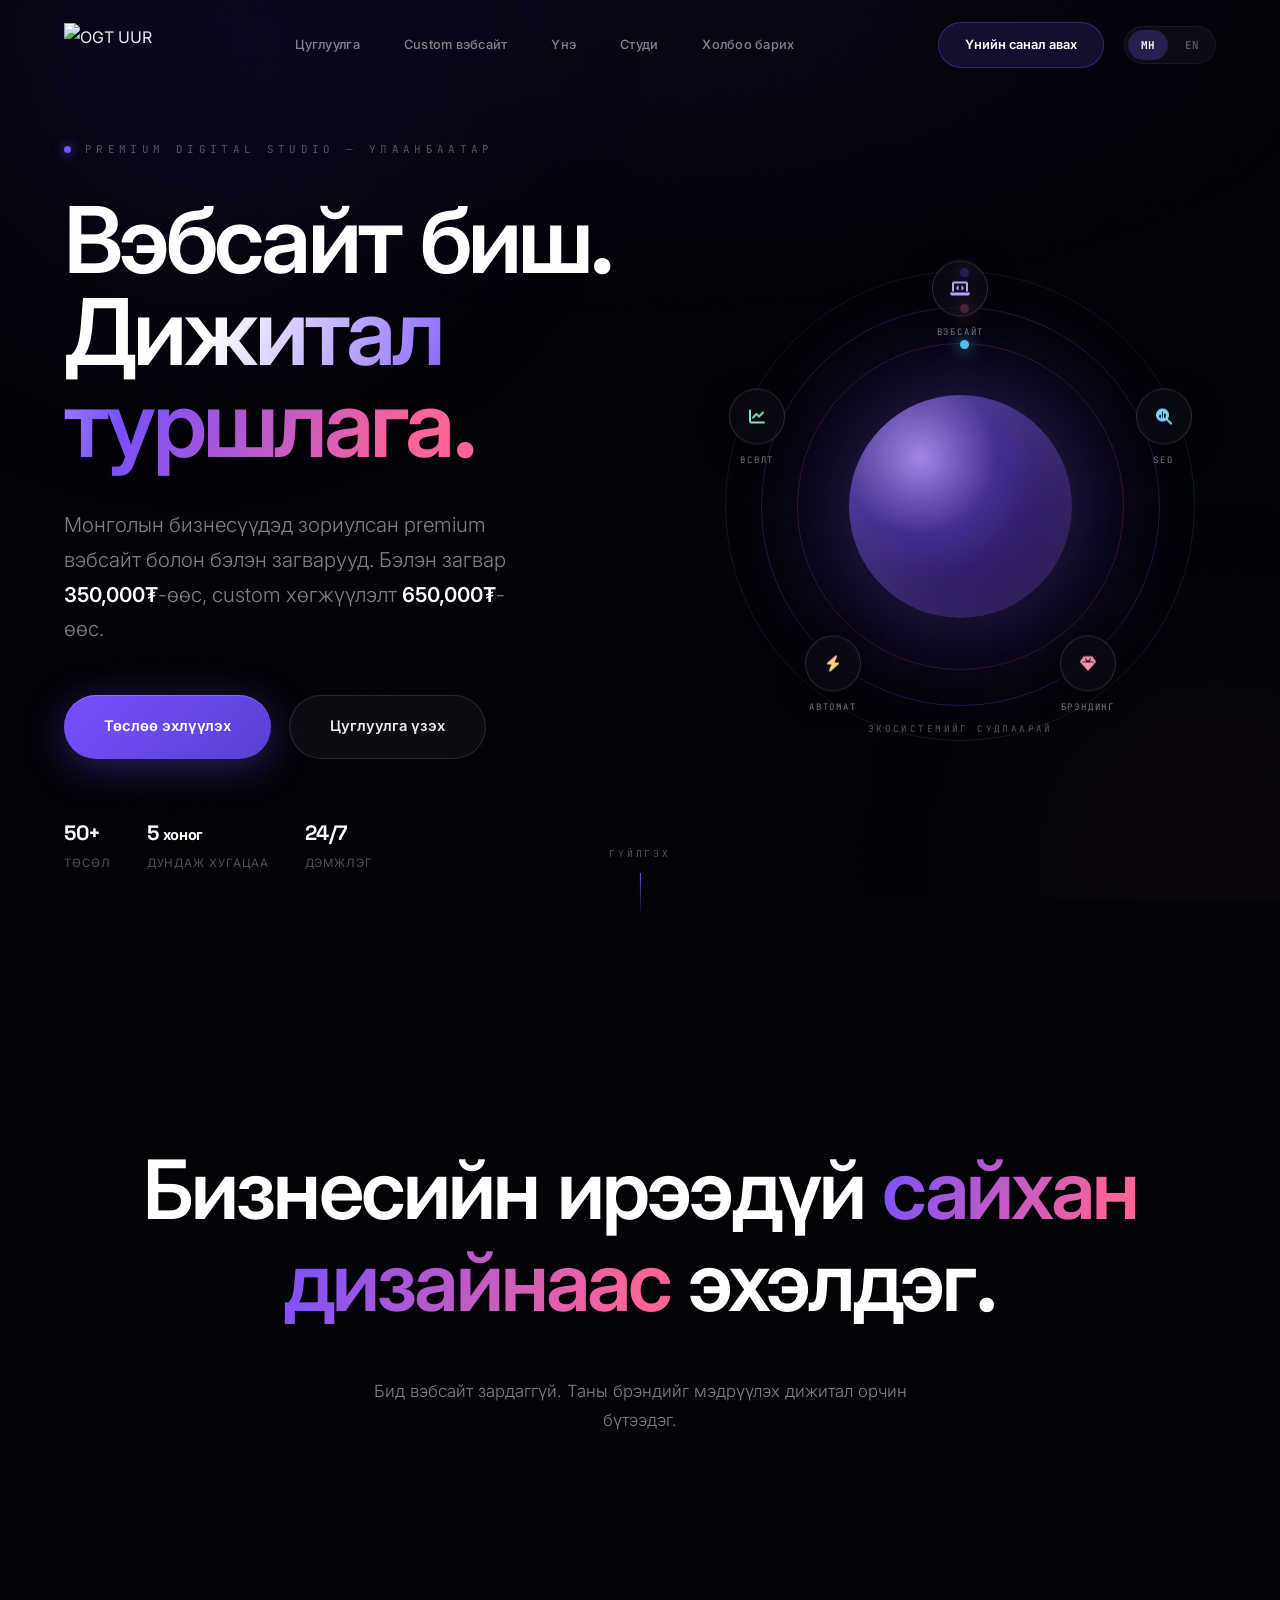
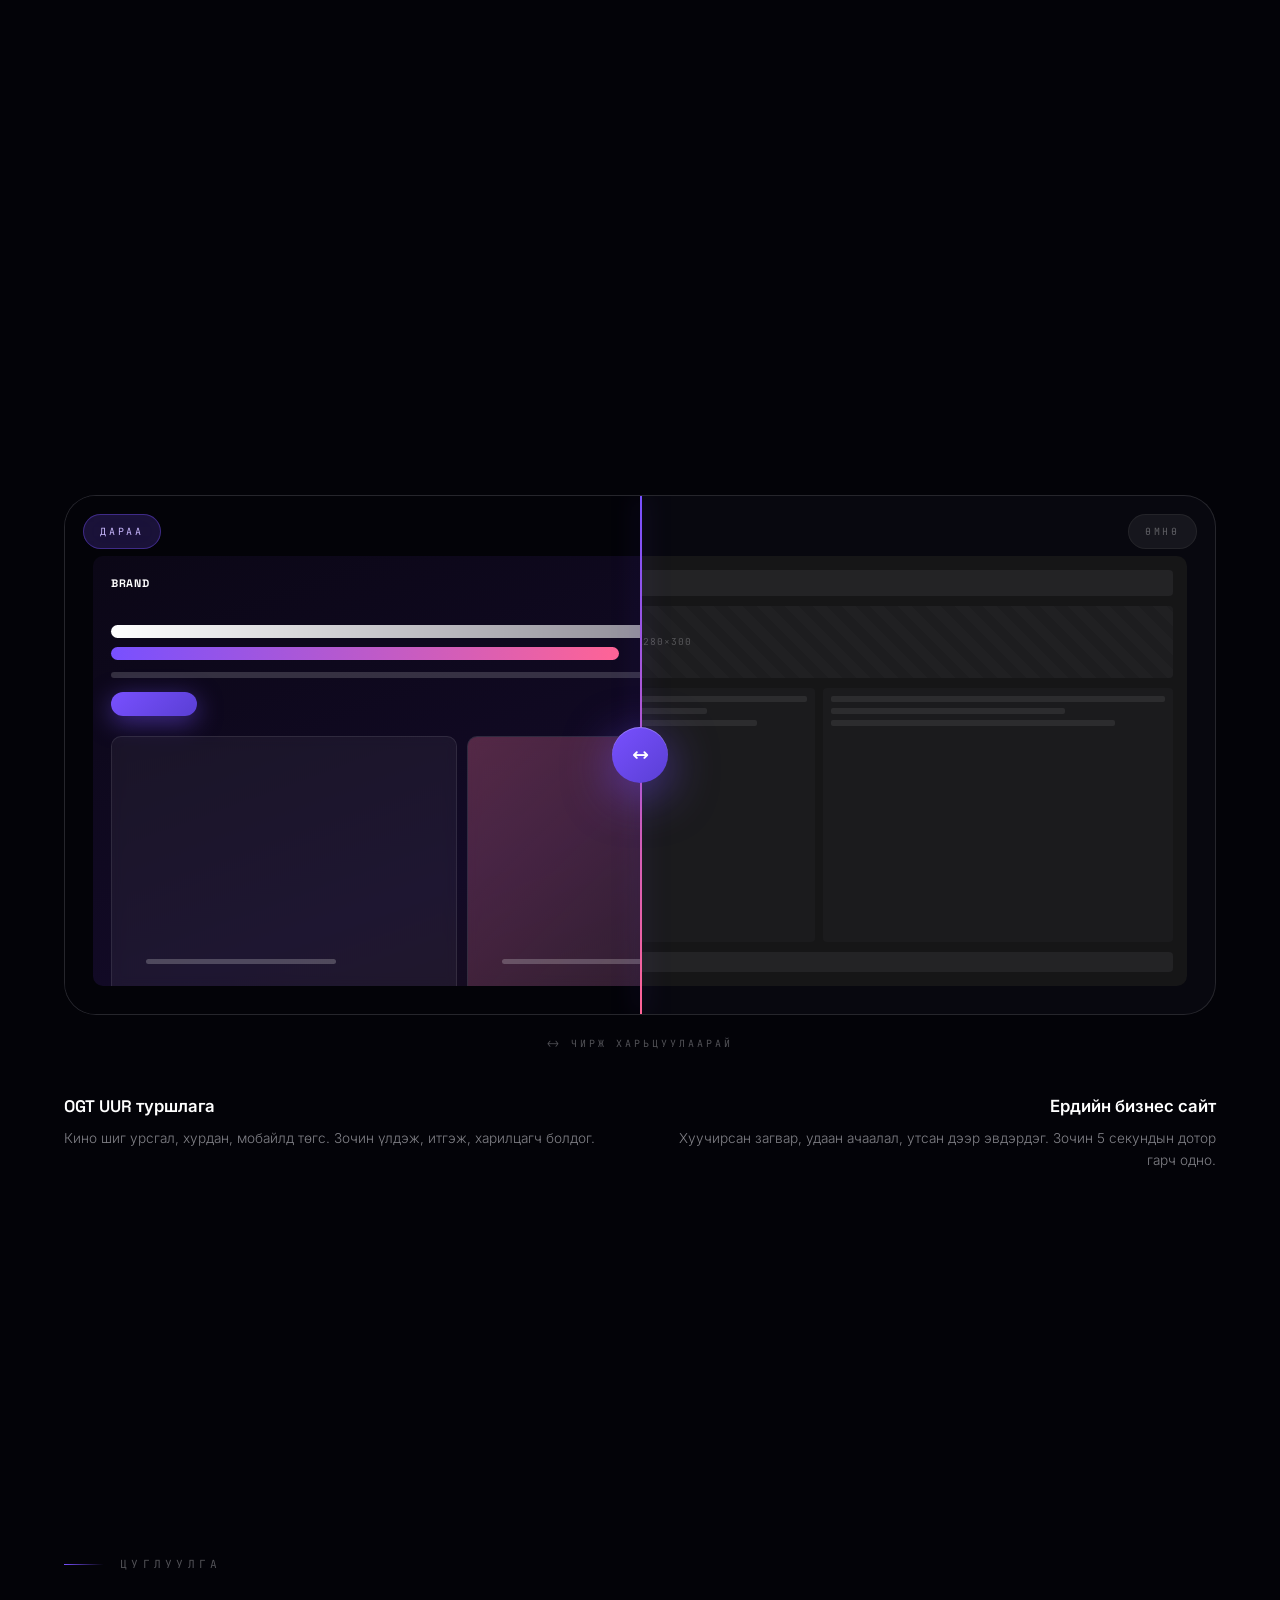
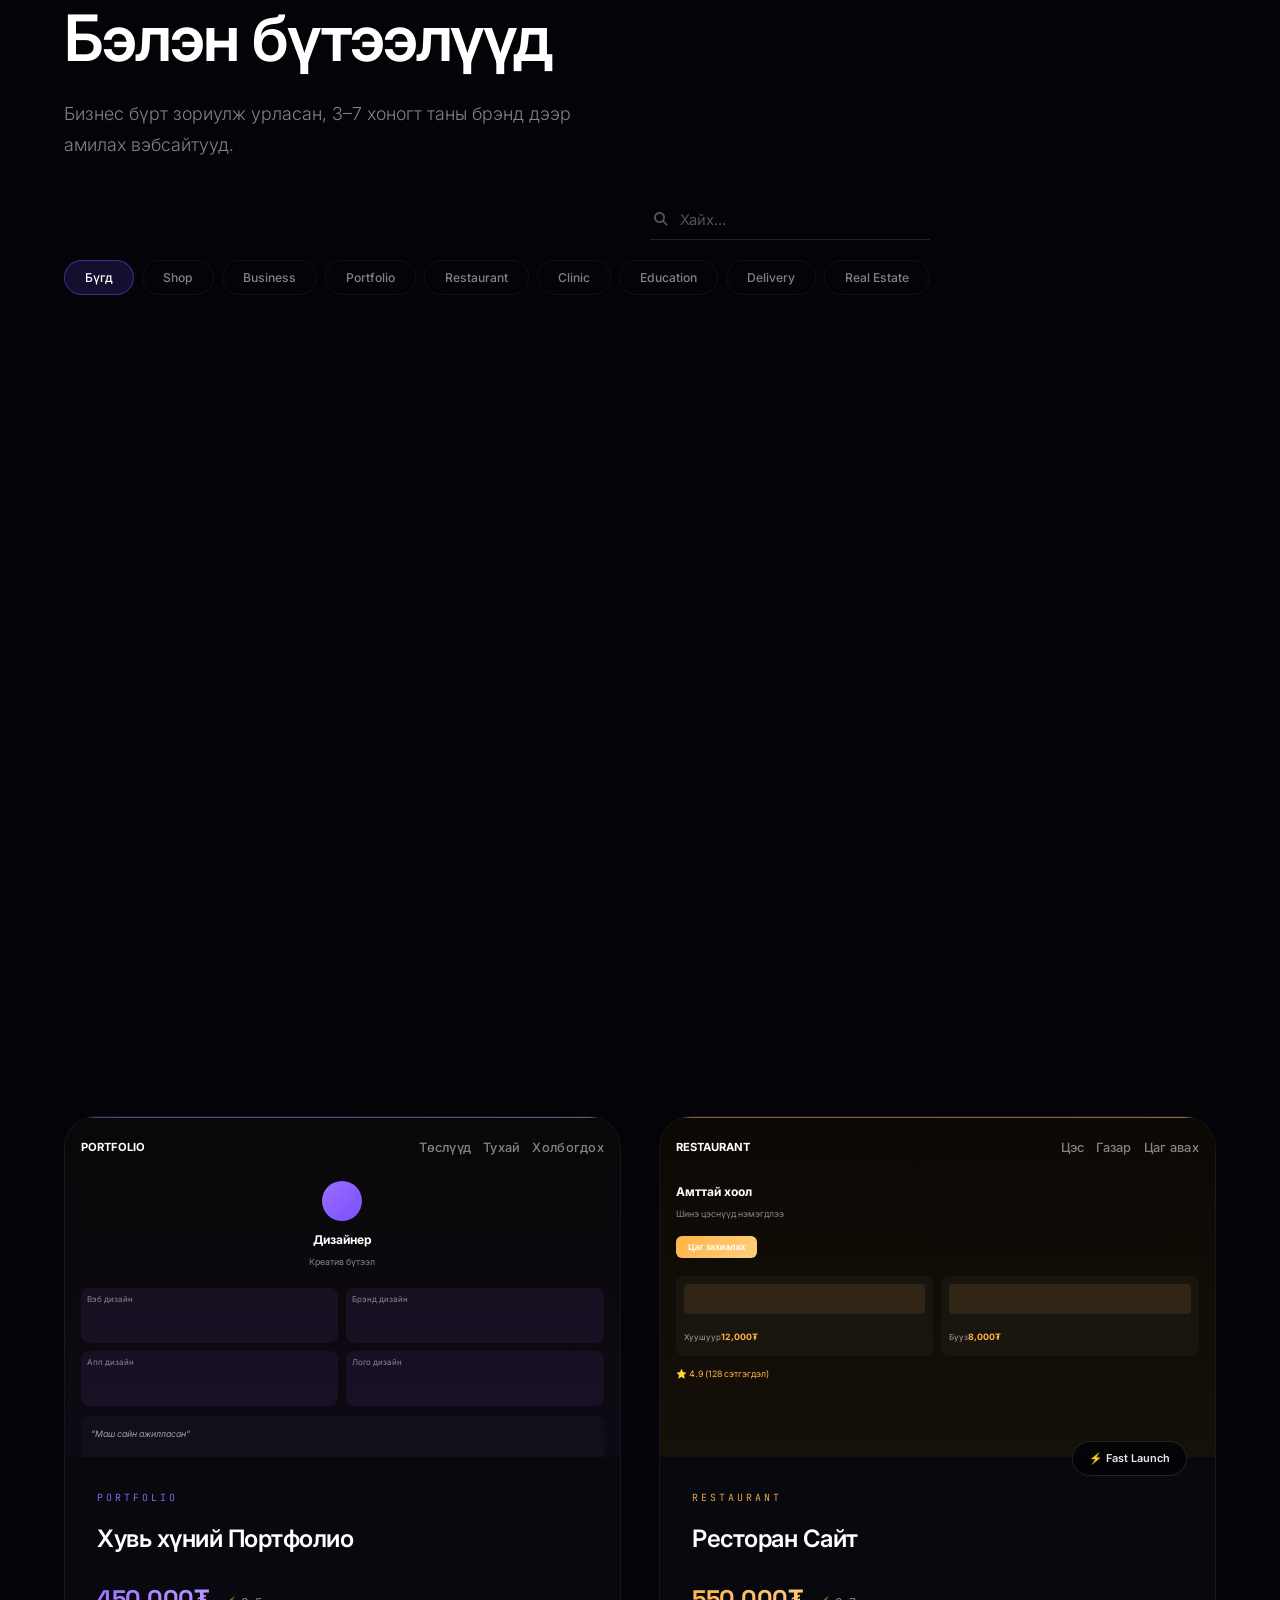
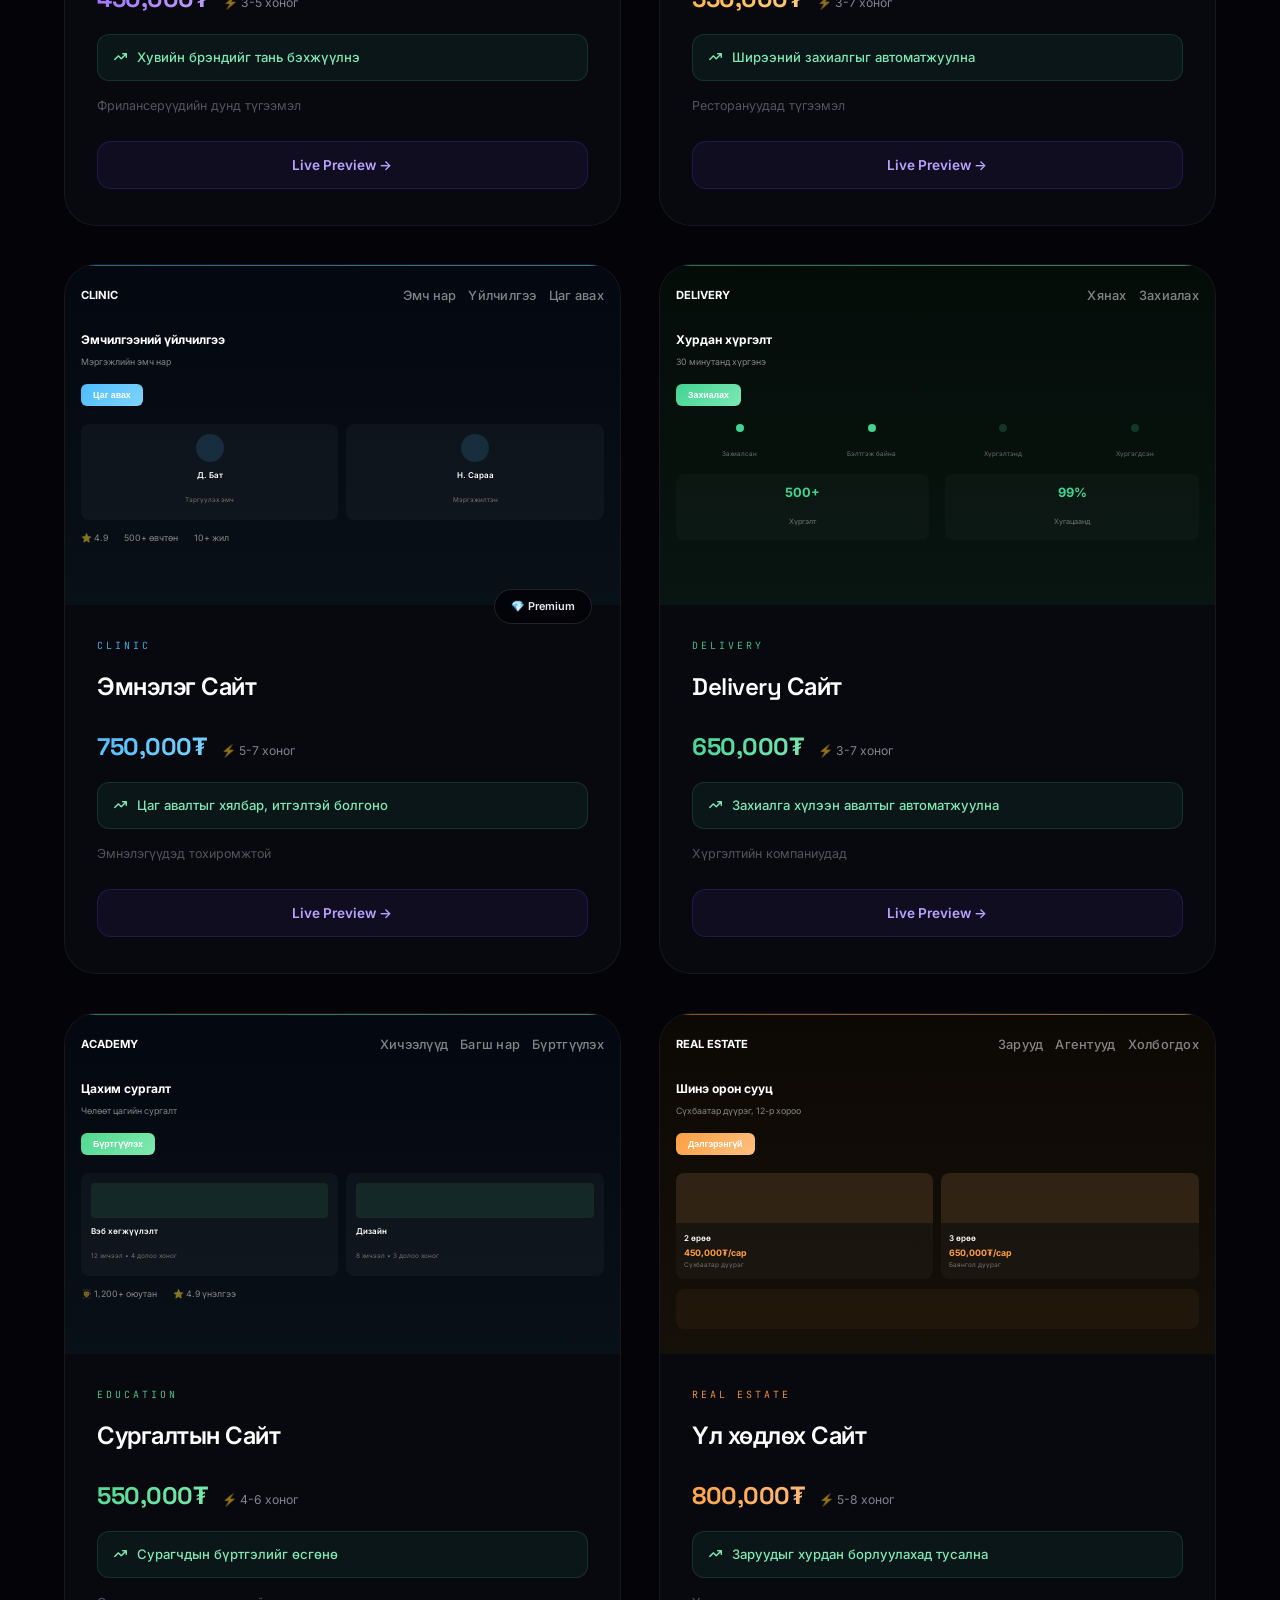
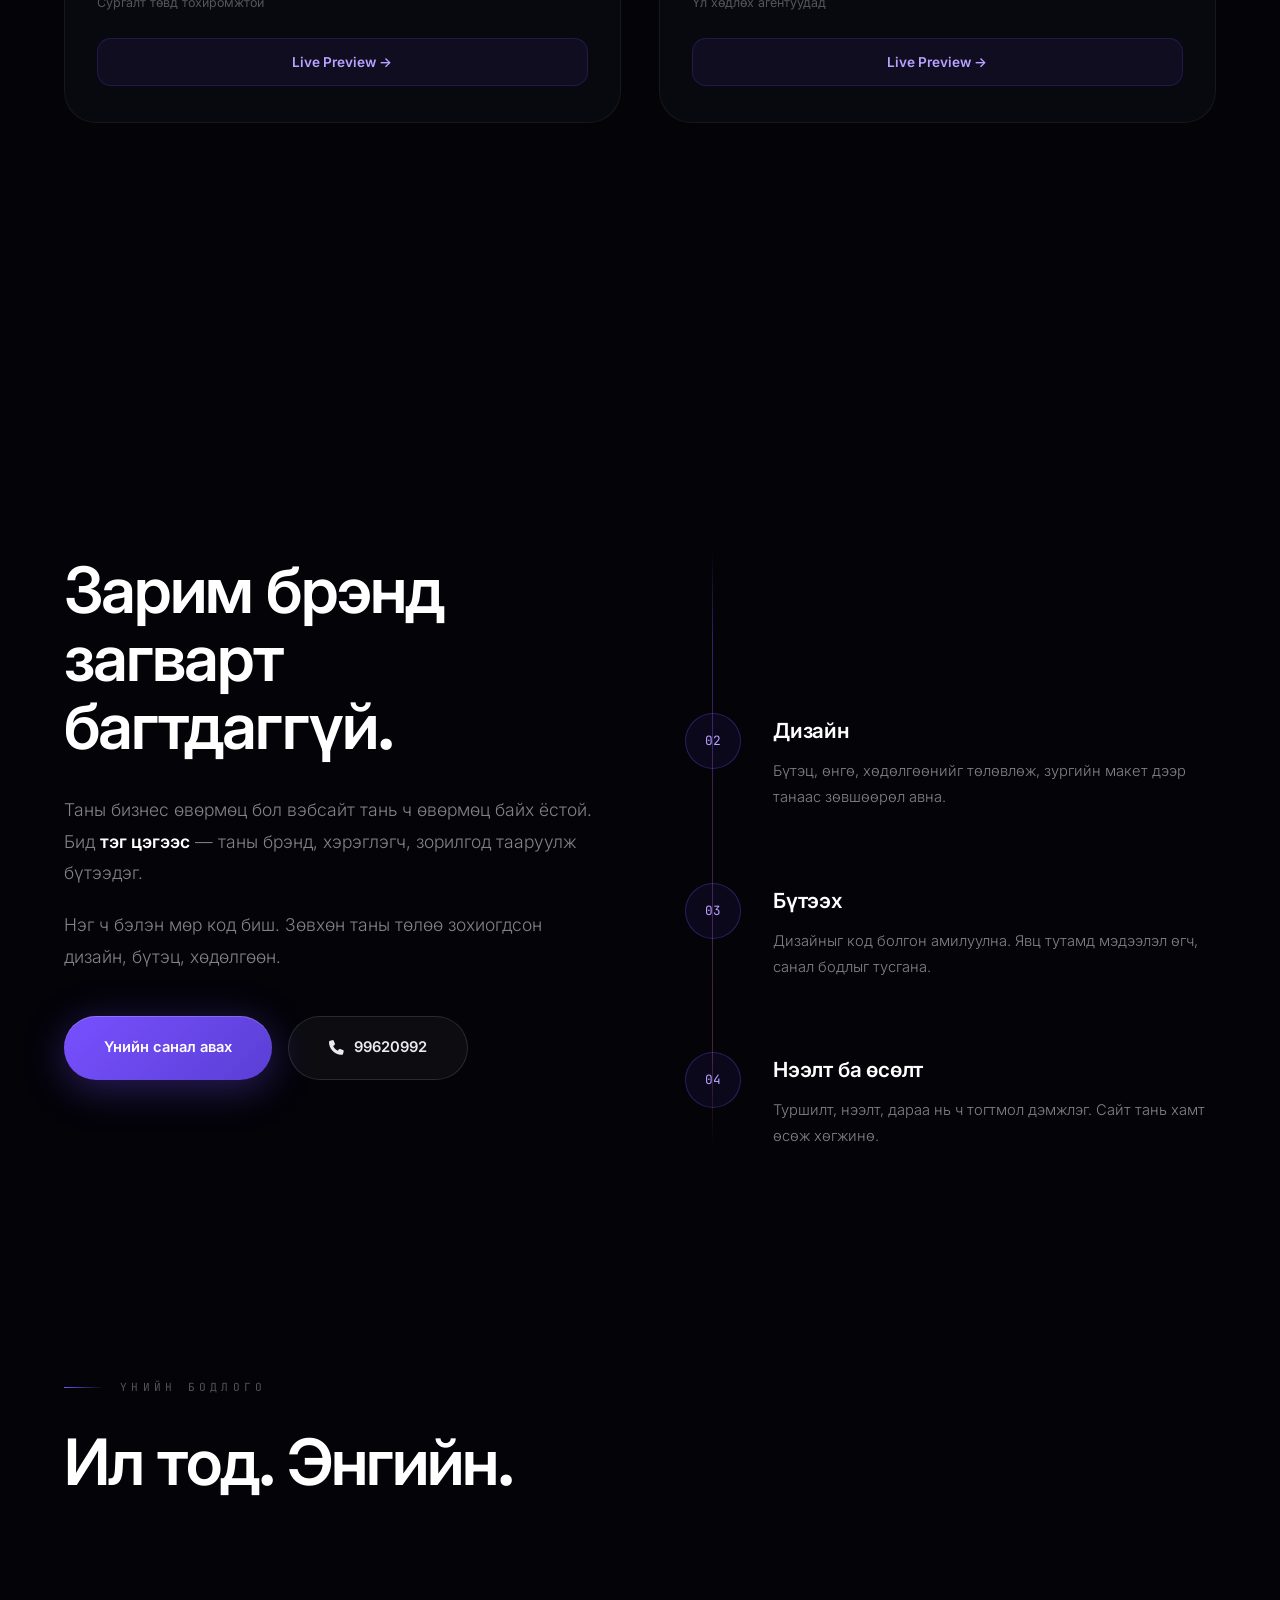
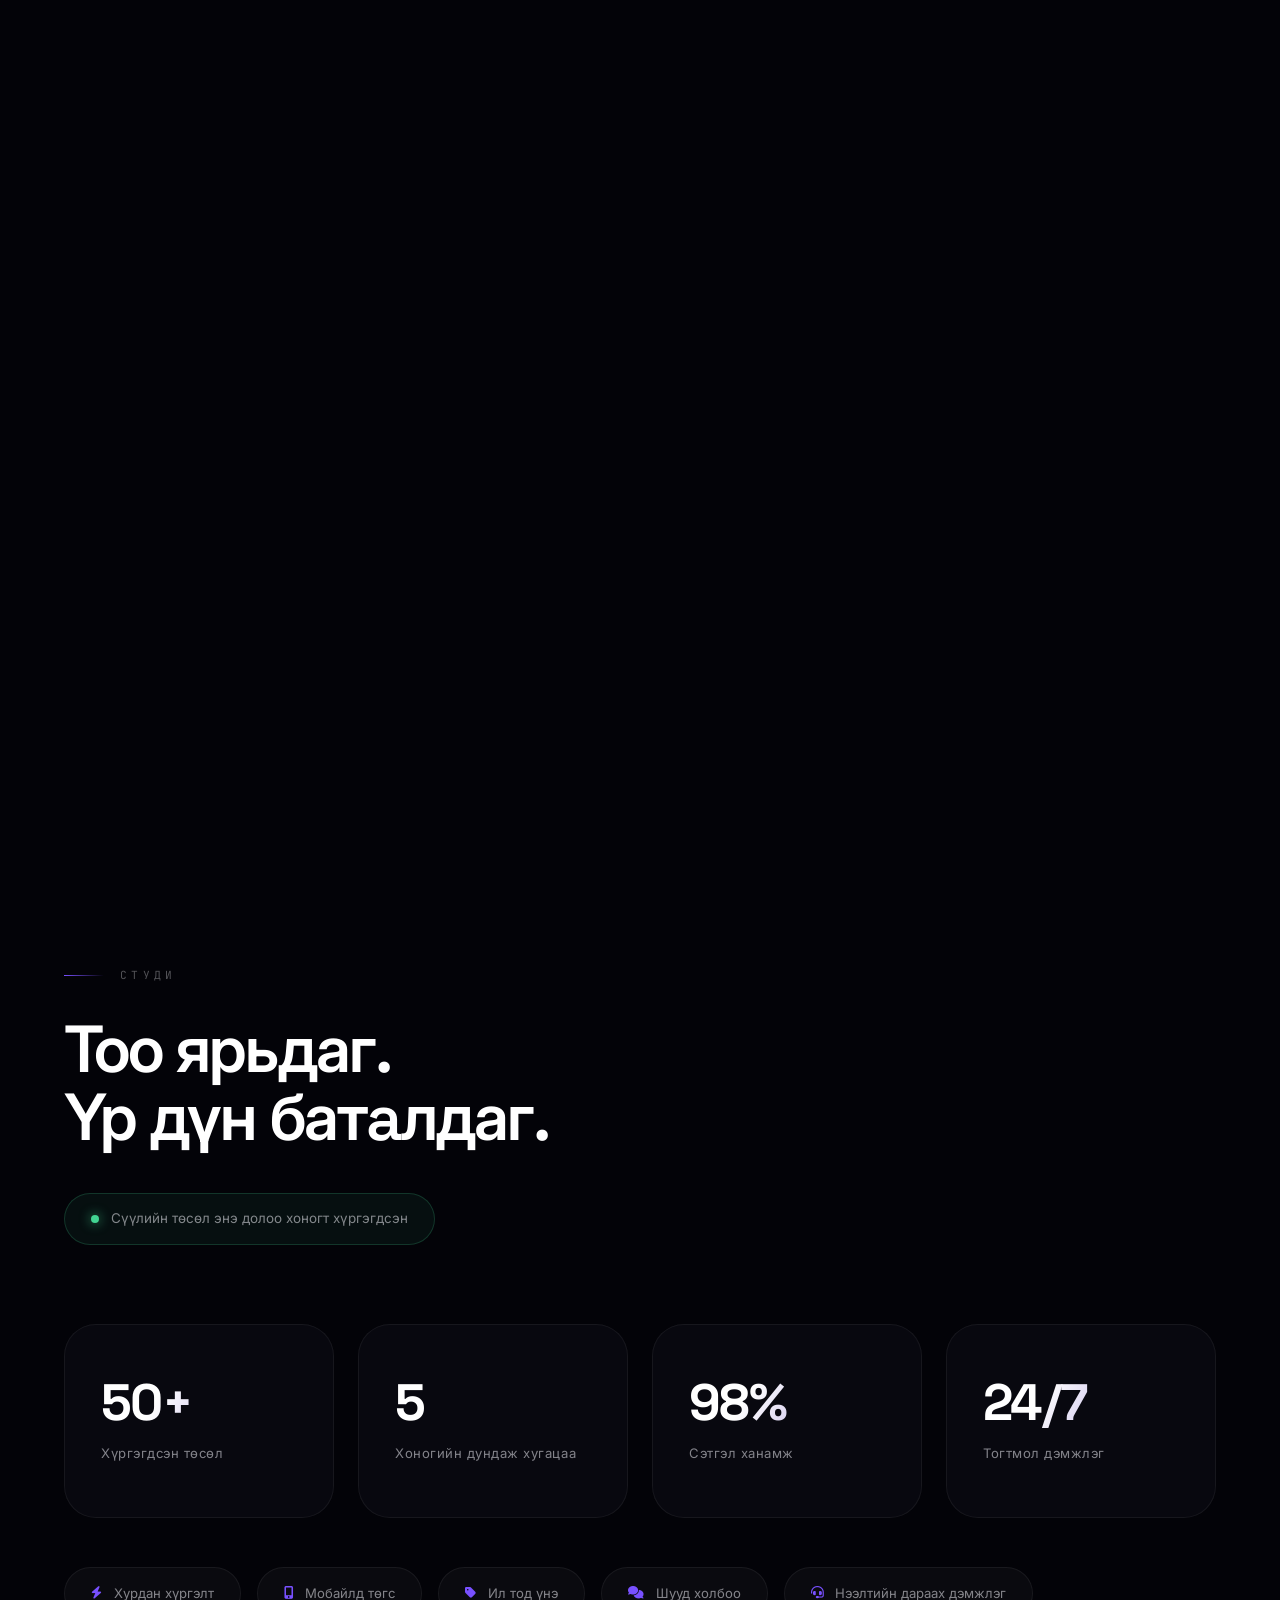
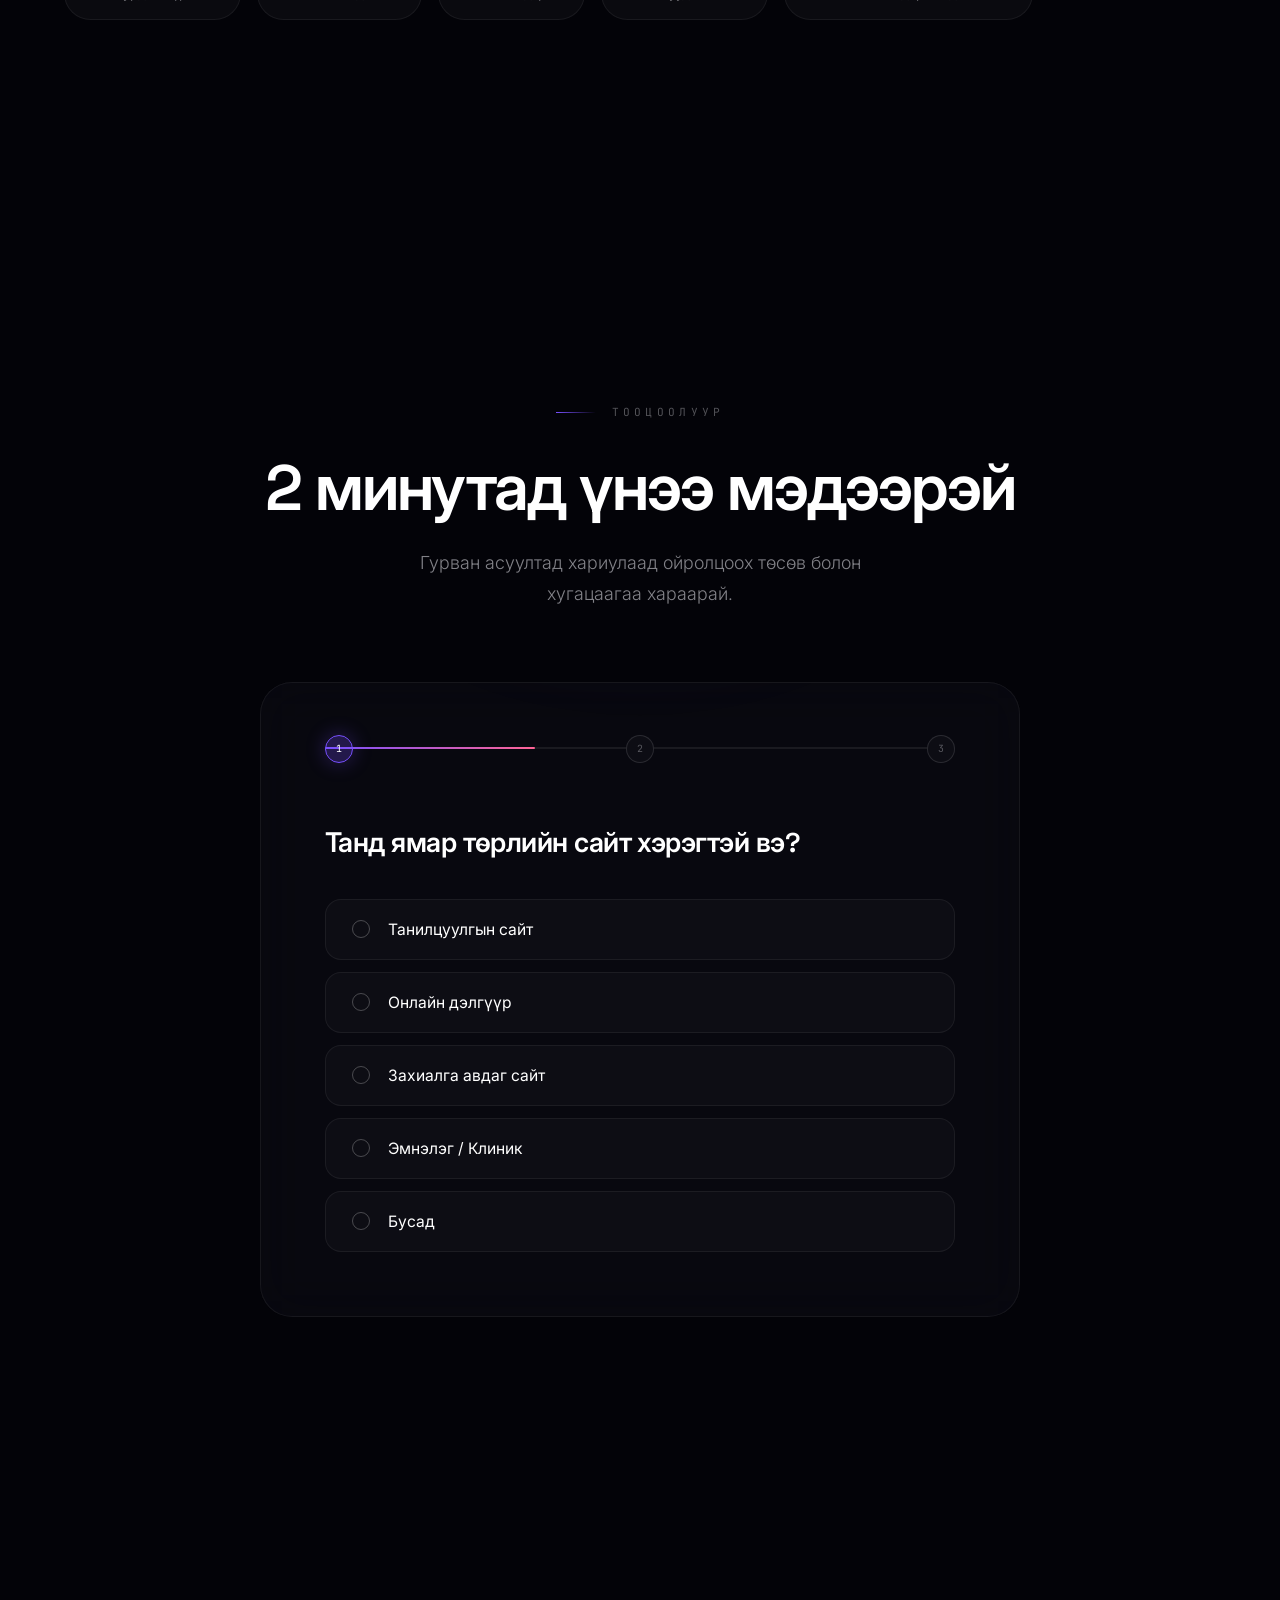
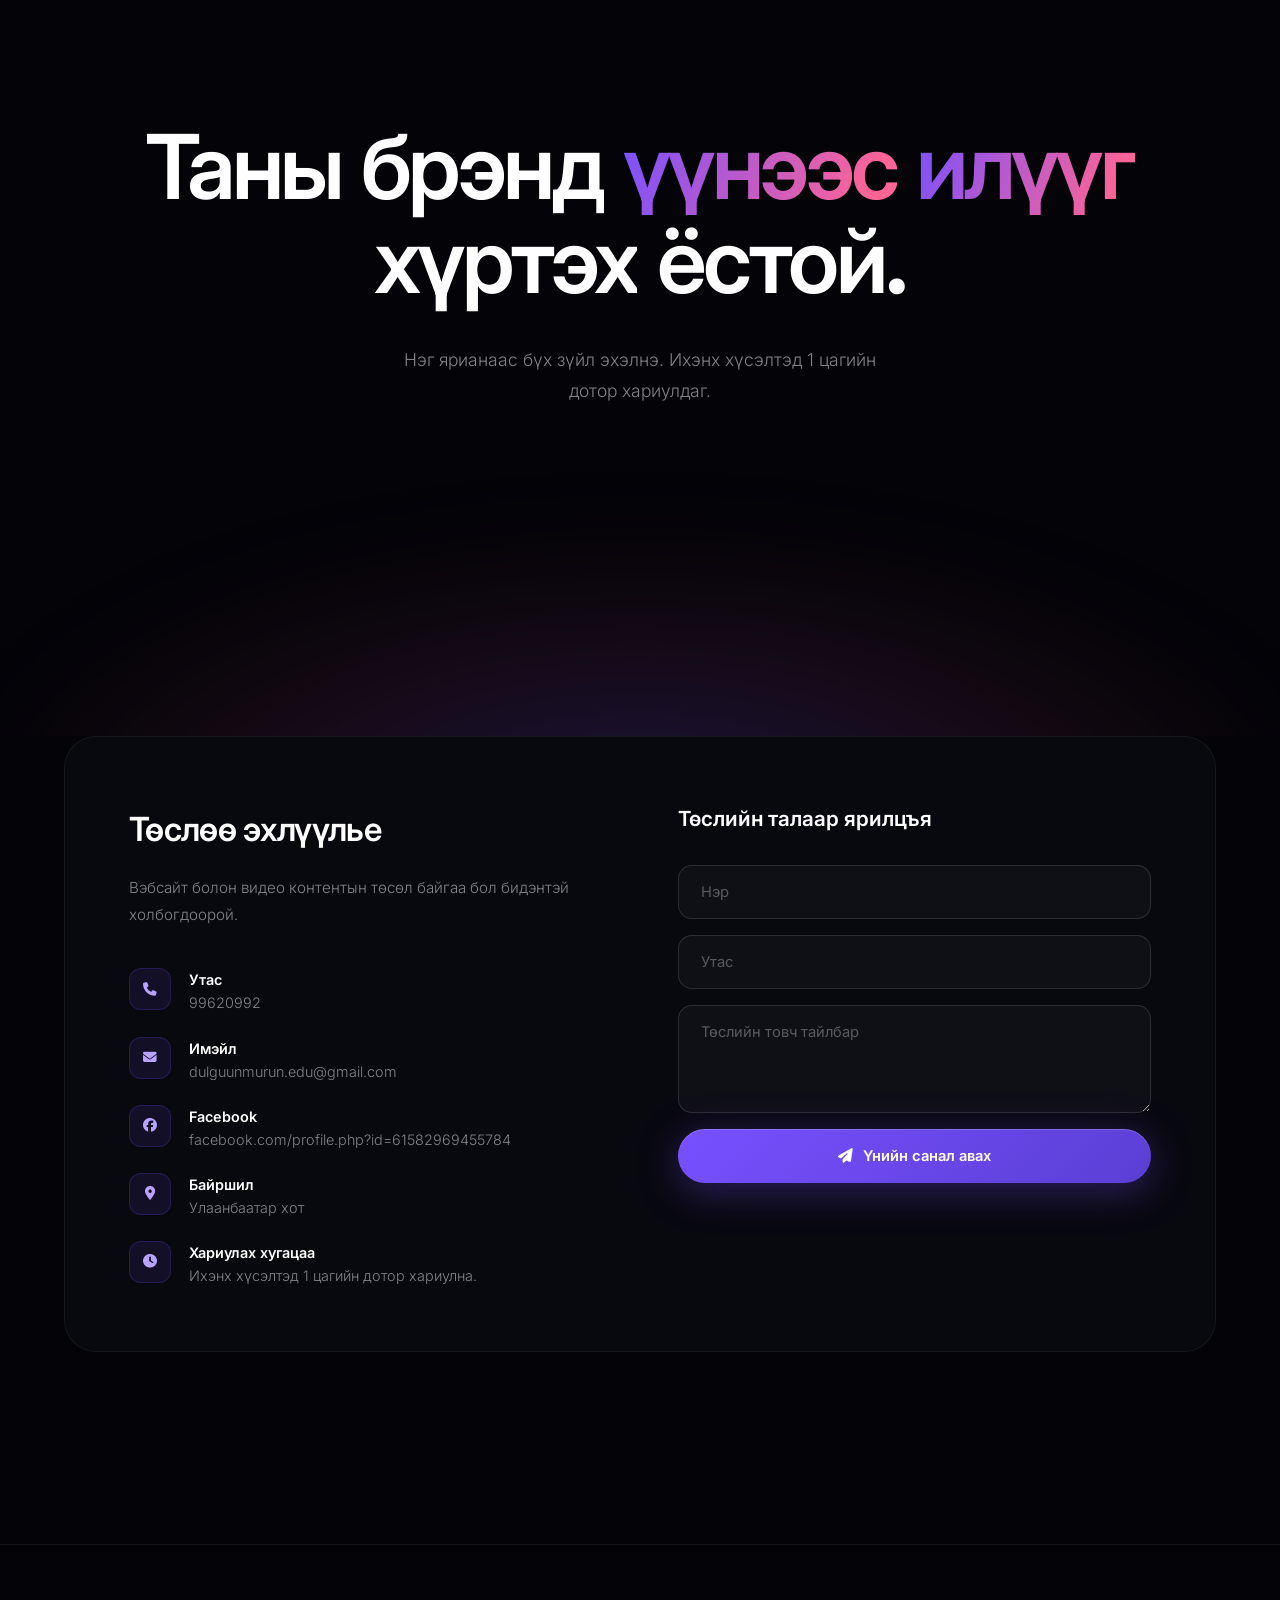
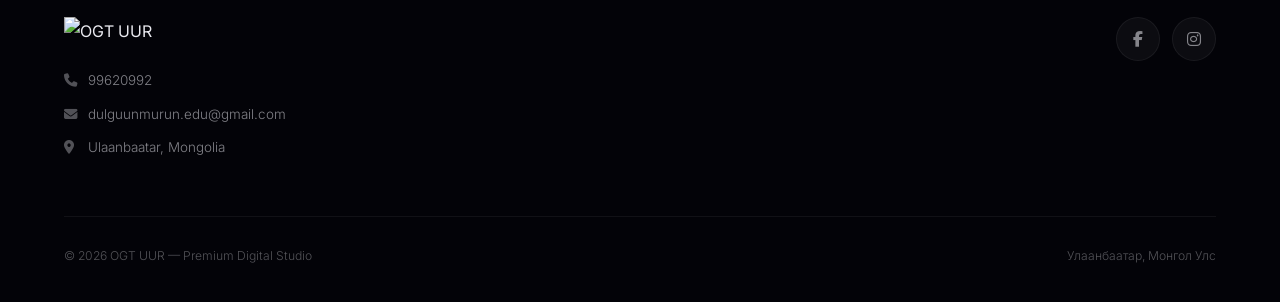
==== commit 48109be8: "Update index.html" ====
--- a/index.html
+++ b/index.html
@@ -281,16 +281,69 @@
 .ho-ring.r3 { inset: -9%; border-color: rgba(80,200,255,0.12); animation-duration: 48s; }
 .ho-ring.r3::before { background: var(--accent); box-shadow: 0 0 16px var(--accent); }
 @keyframes spinSlow { to { transform: rotate(360deg); } }
-.ho-glass {
-  position: absolute; border-radius: 16px;
-  background: rgba(255,255,255,0.05); border: 1px solid rgba(255,255,255,0.12);
-  backdrop-filter: blur(10px); -webkit-backdrop-filter: blur(10px);
-  animation: floatY 6s ease-in-out infinite;
-}
-.ho-glass.g1 { width: 64px; height: 64px; top: 6%; right: 12%; animation-delay: 0s; }
-.ho-glass.g2 { width: 42px; height: 42px; bottom: 14%; left: 4%; animation-delay: -2s; border-radius: 50%; }
-.ho-glass.g3 { width: 28px; height: 28px; top: 38%; left: -4%; animation-delay: -4s; }
-@keyframes floatY { 0%,100% { transform: translateY(0); } 50% { transform: translateY(-18px); } }
+/* Interactive ecosystem nodes — each orbit is a service; hover = value, click = related section */
+.eco-node {
+  position: absolute; transform: translate(-50%, -50%);
+  display: flex; flex-direction: column; align-items: center; gap: 9px;
+  background: none; border: none; cursor: pointer; z-index: 6;
+  font-family: var(--font-body); padding: 0;
+}
+.eco-node[data-eco="website"]    { top: -2%;  left: 50%; }
+.eco-node[data-eco="seo"]        { top: 30%;  left: 101%; }
+.eco-node[data-eco="branding"]   { top: 92%;  left: 82%; }
+.eco-node[data-eco="automation"] { top: 92%;  left: 18%; }
+.eco-node[data-eco="growth"]     { top: 30%;  left: -1%; }
+.eco-icon {
+  width: 56px; height: 56px; border-radius: 50%;
+  background: rgba(13,13,22,0.75); border: 1px solid rgba(255,255,255,0.14);
+  backdrop-filter: blur(12px); -webkit-backdrop-filter: blur(12px);
+  display: flex; align-items: center; justify-content: center;
+  color: #b9a3ff; font-size: 1rem;
+  transition: all .4s var(--ease-out);
+  animation: floatY 7s ease-in-out infinite;
+  box-shadow: 0 8px 32px rgba(0,0,0,0.4);
+}
+.eco-node[data-eco="seo"] .eco-icon { animation-delay: -1.4s; color: #80d4ff; }
+.eco-node[data-eco="branding"] .eco-icon { animation-delay: -2.8s; color: #ff8fab; }
+.eco-node[data-eco="automation"] .eco-icon { animation-delay: -4.2s; color: #ffd080; }
+.eco-node[data-eco="growth"] .eco-icon { animation-delay: -5.6s; color: #7ee8b5; }
+.eco-node:hover .eco-icon, .eco-node:focus-visible .eco-icon {
+  border-color: rgba(120,80,255,0.7); transform: scale(1.12);
+  box-shadow: 0 0 32px rgba(120,80,255,0.4);
+}
+.eco-label {
+  font-family: var(--font-mono); font-size: .56rem; letter-spacing: .2em; text-transform: uppercase;
+  color: var(--text-dim); white-space: nowrap; transition: color .3s;
+}
+.eco-node:hover .eco-label, .eco-node:focus-visible .eco-label { color: #fff; }
+.eco-tip {
+  position: absolute; bottom: calc(100% + 16px); left: 50%;
+  transform: translateX(-50%) translateY(8px);
+  width: 232px; padding: 18px 20px; border-radius: 16px; text-align: left;
+  background: rgba(10,10,18,0.94); border: 1px solid rgba(120,80,255,0.3);
+  backdrop-filter: blur(20px); -webkit-backdrop-filter: blur(20px);
+  box-shadow: 0 20px 60px rgba(0,0,0,0.6);
+  opacity: 0; pointer-events: none; transition: all .4s var(--ease-out); z-index: 20;
+}
+.eco-node:hover .eco-tip, .eco-node:focus-visible .eco-tip { opacity: 1; transform: translateX(-50%) translateY(0); }
+.eco-node[data-eco="branding"] .eco-tip, .eco-node[data-eco="automation"] .eco-tip { bottom: auto; top: calc(100% + 16px); transform: translateX(-50%) translateY(-8px); }
+.eco-node[data-eco="branding"] .eco-tip { left: auto; right: -10px; transform: translateY(-8px); }
+.eco-node[data-eco="branding"]:hover .eco-tip, .eco-node[data-eco="branding"]:focus-visible .eco-tip { transform: translateY(0); }
+.eco-node[data-eco="automation"]:hover .eco-tip, .eco-node[data-eco="automation"]:focus-visible .eco-tip { transform: translateX(-50%) translateY(0); }
+.eco-tip h4 { font-family: var(--font-heading); font-size: .92rem; font-weight: 600; color: #fff; margin-bottom: 6px; }
+.eco-tip p { font-size: .76rem; color: var(--text-dim); font-weight: 300; line-height: 1.55; margin-bottom: 10px; }
+.eco-tip .eco-go { font-size: .7rem; font-weight: 600; color: #b9a3ff; letter-spacing: .04em; }
+.eco-hint {
+  position: absolute; bottom: -8%; left: 50%; transform: translateX(-50%);
+  font-family: var(--font-mono); font-size: .58rem; letter-spacing: .26em; text-transform: uppercase;
+  color: var(--text-muted); white-space: nowrap; pointer-events: none;
+}
+@keyframes floatY { 0%,100% { transform: translateY(0); } 50% { transform: translateY(-12px); } }
+@media (max-width: 640px) {
+  .eco-icon { width: 44px; height: 44px; font-size: .85rem; }
+  .eco-label { font-size: .5rem; }
+  .eco-tip { width: 190px; padding: 14px 16px; }
+}
 .hero-scroll-hint {
   position: absolute; bottom: 36px; left: 50%; transform: translateX(-50%);
   display: flex; flex-direction: column; align-items: center; gap: 10px;
@@ -316,29 +369,47 @@
 /* ===== TRANSFORMATION ===== */
 .transformation { padding: var(--section-pad) var(--side-pad); }
 .transformation-inner { max-width: 1280px; margin: 0 auto; }
-.compare-grid { display: grid; grid-template-columns: 1fr 1fr; gap: clamp(24px, 4vw, 56px); margin-top: 88px; position: relative; align-items: stretch; }
-.compare-arrow {
-  position: absolute; top: 50%; left: 50%; transform: translate(-50%, -50%); z-index: 5;
-  width: 64px; height: 64px; border-radius: 50%;
-  background: linear-gradient(135deg, var(--accent), #5a3fd4); color: #fff;
-  display: flex; align-items: center; justify-content: center; font-size: 1.1rem;
-  box-shadow: 0 12px 48px rgba(120,80,255,0.5);
-}
-.compare-panel {
-  border-radius: var(--radius-lg); overflow: hidden; position: relative;
-  border: 1px solid var(--border); background: var(--bg-card);
-  display: flex; flex-direction: column;
-}
-.compare-tag {
-  position: absolute; top: 20px; left: 20px; z-index: 4;
+/* Drag comparison: one frame, two realities */
+.ba-wrap { margin-top: 88px; }
+.ba-frame {
+  position: relative; border-radius: var(--radius-lg); overflow: hidden;
+  border: 1px solid var(--border-strong); background: var(--bg-card);
+  height: clamp(360px, 48vw, 520px); cursor: ew-resize;
+  touch-action: pan-y; user-select: none; -webkit-user-select: none;
+}
+.ba-layer { position: absolute; inset: 0; padding: 60px 28px 28px; }
+.ba-layer.ba-before { filter: saturate(0.25); }
+.ba-layer.ba-after {
+  clip-path: inset(0 calc(100% - var(--ba, 50%)) 0 0);
+  background: var(--bg);
+}
+.ba-tag {
+  position: absolute; top: 18px; z-index: 4;
   font-family: var(--font-mono); font-size: .62rem; letter-spacing: .28em; text-transform: uppercase;
-  padding: 8px 16px; border-radius: 100px; backdrop-filter: blur(12px);
-}
-.compare-panel.before .compare-tag { background: rgba(255,255,255,0.06); color: var(--text-muted); border: 1px solid var(--border); }
-.compare-panel.after .compare-tag { background: rgba(120,80,255,0.2); color: #c9b8ff; border: 1px solid rgba(120,80,255,0.4); }
-.compare-screen { padding: 64px 28px 28px; min-height: 340px; flex: 1; }
-/* Before: tired, grey, cluttered */
-.compare-panel.before { filter: saturate(0.25); }
+  padding: 8px 16px; border-radius: 100px; backdrop-filter: blur(12px); pointer-events: none;
+}
+.ba-tag.tag-before { right: 18px; background: rgba(255,255,255,0.06); color: var(--text-muted); border: 1px solid var(--border); }
+.ba-tag.tag-after { left: 18px; background: rgba(120,80,255,0.2); color: #c9b8ff; border: 1px solid rgba(120,80,255,0.4); }
+.ba-divider {
+  position: absolute; top: 0; bottom: 0; left: var(--ba, 50%); width: 2px; z-index: 5;
+  background: linear-gradient(180deg, var(--accent), var(--accent-2)); pointer-events: none;
+  box-shadow: 0 0 24px rgba(120,80,255,0.5);
+}
+.ba-handle {
+  position: absolute; top: 50%; left: var(--ba, 50%); transform: translate(-50%, -50%); z-index: 6;
+  width: 56px; height: 56px; border-radius: 50%; cursor: ew-resize;
+  background: linear-gradient(135deg, var(--accent), #5a3fd4); border: none; color: #fff; font-size: .95rem;
+  box-shadow: 0 12px 48px rgba(120,80,255,0.55), inset 0 1px 0 rgba(255,255,255,0.25);
+  transition: box-shadow .3s;
+}
+.ba-handle:hover, .ba-handle:focus-visible { box-shadow: 0 12px 56px rgba(120,80,255,0.8), inset 0 1px 0 rgba(255,255,255,0.25); }
+.ba-hint {
+  margin-top: 20px; text-align: center;
+  font-family: var(--font-mono); font-size: .62rem; letter-spacing: .3em; text-transform: uppercase; color: var(--text-muted);
+}
+.ba-captions { display: grid; grid-template-columns: 1fr 1fr; gap: clamp(24px, 4vw, 56px); margin-top: 40px; }
+.ba-captions .compare-caption { border-top: none; padding: 0; }
+.ba-captions .compare-caption.cap-before { text-align: right; }
 .before-site { background: #16161a; border-radius: 10px; padding: 14px; height: 100%; display: flex; flex-direction: column; gap: 10px; }
 .before-bar { height: 26px; background: #232328; border-radius: 4px; display: flex; align-items: center; gap: 6px; padding: 0 8px; }
 .before-bar i { width: 34px; height: 8px; background: #38383f; border-radius: 2px; }
@@ -906,6 +977,43 @@
 .btn-outline { background: transparent; border: 1px solid var(--border-strong); color: var(--text); }
 .btn-outline:hover { border-color: rgba(255,255,255,0.3); background: rgba(255,255,255,0.05); }
 
+/* ===== VALUE COMMUNICATION ===== */
+.card-outcome {
+  display: flex; align-items: center; gap: 10px;
+  font-size: .82rem; font-weight: 500; color: #7ee8b5;
+  padding: 11px 16px; border-radius: 12px;
+  background: rgba(66,211,146,0.07); border: 1px solid rgba(66,211,146,0.16);
+  margin-bottom: 14px;
+}
+.card-outcome i { font-size: .72rem; }
+.calc-recommend {
+  margin: 36px 0 4px; padding: 26px; border-radius: 18px; text-align: left;
+  background: rgba(120,80,255,0.06); border: 1px solid rgba(120,80,255,0.25);
+}
+.calc-recommend-label {
+  font-family: var(--font-mono); font-size: .6rem; letter-spacing: .3em; text-transform: uppercase;
+  color: #b9a3ff; margin-bottom: 16px; display: flex; align-items: center; gap: 10px;
+}
+.calc-recommend-card { display: flex; align-items: center; gap: 18px; flex-wrap: wrap; }
+.calc-recommend-swatch { width: 52px; height: 52px; border-radius: 14px; flex-shrink: 0; box-shadow: 0 8px 28px rgba(0,0,0,0.35); }
+.calc-recommend-body { flex: 1; min-width: 160px; }
+.calc-recommend-body h4 { font-family: var(--font-heading); font-size: 1.1rem; font-weight: 600; color: #fff; margin-bottom: 3px; }
+.calc-recommend-body p { font-size: .8rem; color: var(--text-dim); font-weight: 300; }
+.calc-recommend-actions { display: flex; gap: 10px; flex-wrap: wrap; }
+.calc-recommend-actions .btn { padding: 13px 24px; font-size: .8rem; }
+.trust-live {
+  display: inline-flex; align-items: center; gap: 12px;
+  margin-top: 40px; padding: 13px 26px; border-radius: 100px;
+  background: rgba(66,211,146,0.06); border: 1px solid rgba(66,211,146,0.2);
+  font-size: .84rem; color: var(--text-dim);
+}
+.live-dot {
+  width: 8px; height: 8px; border-radius: 50%; background: #42d392; flex-shrink: 0;
+  box-shadow: 0 0 12px rgba(66,211,146,0.8); animation: pulse 2.2s infinite;
+}
+#trustTicker { transition: opacity .45s ease; }
+#trustTicker.fading { opacity: 0; }
+
 /* ===== RESPONSIVE ===== */
 @media (max-width: 1180px) {
   .stats-grid { grid-template-columns: repeat(2, 1fr); }
@@ -915,7 +1023,8 @@
   .nav-cta { display: none; }
   .hamburger { display: flex; }
   .hero-inner { grid-template-columns: 1fr; gap: 56px; }
-  .hero-3d { max-width: 420px; margin: 0 auto; max-height: 50vh; }
+  .hero-3d { max-width: 420px; margin: 0 auto; max-height: none; }
+  .hero-scroll-hint { display: none; }
   .custom-inner { grid-template-columns: 1fr; }
   .custom-narrative { position: static; }
   .packages-grid { grid-template-columns: 1fr; max-width: 520px; margin-left: auto; margin-right: auto; }
@@ -927,10 +1036,10 @@
   .atmo-orb { filter: blur(80px); }
 }
 @media (max-width: 820px) {
-  .compare-grid { grid-template-columns: 1fr; }
-  .compare-arrow { position: relative; top: auto; left: auto; transform: rotate(90deg); margin: -10px auto; order: 2; }
-  .compare-panel.before { order: 1; }
-  .compare-panel.after { order: 3; }
+  .ba-frame { height: 340px; }
+  .ba-layer { padding: 54px 16px 16px; }
+  .ba-captions { grid-template-columns: 1fr; gap: 24px; }
+  .ba-captions .compare-caption.cap-before { text-align: left; }
   .contact-container { grid-template-columns: 1fr; }
 }
 @media (max-width: 640px) {
@@ -1066,15 +1175,61 @@
            To embed a Spline scene, paste inside #hero-3d-container:
            <iframe src="https://my.spline.design/YOUR-SCENE-URL/" loading="lazy" title="3D"></iframe>
            or use the spline-viewer web component. The CSS fallback object hides automatically. -->
-      <div class="hero-3d" id="hero-3d-container" data-reveal="scale" data-delay="250" aria-hidden="true">
+      <div class="hero-3d" id="hero-3d-container" data-reveal="scale" data-delay="250">
         <div class="hero-object">
-          <div class="ho-ring r3"></div>
-          <div class="ho-ring"></div>
-          <div class="ho-ring r2"></div>
-          <div class="ho-core"></div>
-          <div class="ho-glass g1"></div>
-          <div class="ho-glass g2"></div>
-          <div class="ho-glass g3"></div>
+          <div class="ho-ring r3" aria-hidden="true"></div>
+          <div class="ho-ring" aria-hidden="true"></div>
+          <div class="ho-ring r2" aria-hidden="true"></div>
+          <div class="ho-core" aria-hidden="true"></div>
+
+          <!-- Interactive ecosystem: hover = value, click = related section -->
+          <button class="eco-node" data-eco="website" data-target="#work">
+            <span class="eco-icon"><i class="fas fa-laptop-code"></i></span>
+            <span class="eco-label" data-i18n="ecoWebsite">Вэбсайт</span>
+            <span class="eco-tip">
+              <h4 data-i18n="ecoWebsiteT">Таны дижитал гэр</h4>
+              <p data-i18n="ecoWebsiteD">Брэндийн төв цэг. Бүх харилцагч эндээс эхэлж танилцана.</p>
+              <span class="eco-go" data-i18n="ecoWebsiteG">Цуглуулга үзэх →</span>
+            </span>
+          </button>
+          <button class="eco-node" data-eco="seo" data-target="#custom">
+            <span class="eco-icon"><i class="fas fa-magnifying-glass-chart"></i></span>
+            <span class="eco-label">SEO</span>
+            <span class="eco-tip">
+              <h4 data-i18n="ecoSeoT">Google-д олдоно</h4>
+              <p data-i18n="ecoSeoD">Хайлтад дээгүүр гарч, шинэ харилцагч өөрөө ирдэг болно.</p>
+              <span class="eco-go" data-i18n="ecoSeoG">Хэрхэн ажилладаг →</span>
+            </span>
+          </button>
+          <button class="eco-node" data-eco="branding" data-target="#transformation">
+            <span class="eco-icon"><i class="fas fa-gem"></i></span>
+            <span class="eco-label" data-i18n="ecoBrand">Брэндинг</span>
+            <span class="eco-tip">
+              <h4 data-i18n="ecoBrandT">Анхны сэтгэгдэл</h4>
+              <p data-i18n="ecoBrandD">Сайхан дизайн итгэл төрүүлж, итгэл худалдан авалт болдог.</p>
+              <span class="eco-go" data-i18n="ecoBrandG">Өөрчлөлт харах →</span>
+            </span>
+          </button>
+          <button class="eco-node" data-eco="automation" data-target="#calculator">
+            <span class="eco-icon"><i class="fas fa-bolt"></i></span>
+            <span class="eco-label" data-i18n="ecoAuto">Автомат</span>
+            <span class="eco-tip">
+              <h4 data-i18n="ecoAutoT">Өөрөө ажилладаг</h4>
+              <p data-i18n="ecoAutoD">Захиалга, форм, мессеж — таныг унтаж байхад ч ажиллана.</p>
+              <span class="eco-go" data-i18n="ecoAutoG">Үнэ тооцох →</span>
+            </span>
+          </button>
+          <button class="eco-node" data-eco="growth" data-target="#trust">
+            <span class="eco-icon"><i class="fas fa-chart-line"></i></span>
+            <span class="eco-label" data-i18n="ecoGrowth">Өсөлт</span>
+            <span class="eco-tip">
+              <h4 data-i18n="ecoGrowthT">Хэмжигдэх үр дүн</h4>
+              <p data-i18n="ecoGrowthD">Тоо худал хэлдэггүй. Үр дүнг хамтдаа хэмжинэ.</p>
+              <span class="eco-go" data-i18n="ecoGrowthG">Үр дүн харах →</span>
+            </span>
+          </button>
+
+          <span class="eco-hint" data-i18n="ecoHint">Экосистемийг судлаарай</span>
         </div>
       </div>
     </div>
@@ -1106,10 +1261,10 @@
           <span data-i18n="transTitle2">брэнд туршлага руу.</span>
         </h2>
       </div>
-      <div class="compare-grid">
-        <div class="compare-panel before" data-reveal="left">
-          <span class="compare-tag" data-i18n="beforeTag">Өмнө</span>
-          <div class="compare-screen">
+      <div class="ba-wrap" data-reveal data-delay="200">
+        <div class="ba-frame" id="baFrame" style="--ba:50%">
+          <div class="ba-layer ba-before">
+            <span class="ba-tag tag-before" data-i18n="beforeTag">Өмнө</span>
             <div class="before-site">
               <div class="before-bar"><i></i><i></i><i></i><i></i></div>
               <div class="before-banner"><span>BANNER 1280×300</span></div>
@@ -1121,15 +1276,8 @@
               <div class="before-foot"></div>
             </div>
           </div>
-          <div class="compare-caption">
-            <h3 data-i18n="beforeTitle">Ердийн бизнес сайт</h3>
-            <p data-i18n="beforeDesc">Хуучирсан загвар, удаан ачаалал, утсан дээр эвдэрдэг. Зочин 5 секундын дотор гарч одно.</p>
-          </div>
-        </div>
-        <div class="compare-arrow" aria-hidden="true"><i class="fas fa-arrow-right"></i></div>
-        <div class="compare-panel after" data-reveal="right" data-delay="150">
-          <span class="compare-tag" data-i18n="afterTag">Дараа</span>
-          <div class="compare-screen">
+          <div class="ba-layer ba-after">
+            <span class="ba-tag tag-after" data-i18n="afterTag">Дараа</span>
             <div class="after-site">
               <div class="after-nav"><b>BRAND</b><span><i></i><i></i><i></i></span></div>
               <div class="after-hero">
@@ -1145,9 +1293,20 @@
               </div>
             </div>
           </div>
-          <div class="compare-caption">
+          <div class="ba-divider" aria-hidden="true"></div>
+          <button class="ba-handle" id="baHandle" aria-label="Өмнө/дараа харьцуулагч — сум товчоор хөдөлгөнө" role="slider" aria-valuemin="0" aria-valuemax="100" aria-valuenow="50">
+            <i class="fas fa-arrows-left-right"></i>
+          </button>
+        </div>
+        <div class="ba-hint" data-i18n="baHint">⟷ Чирж харьцуулаарай</div>
+        <div class="ba-captions">
+          <div class="compare-caption cap-after">
             <h3 data-i18n="afterTitle">OGT UUR туршлага</h3>
             <p data-i18n="afterDesc">Кино шиг урсгал, хурдан, мобайлд төгс. Зочин үлдэж, итгэж, харилцагч болдог.</p>
+          </div>
+          <div class="compare-caption cap-before">
+            <h3 data-i18n="beforeTitle">Ердийн бизнес сайт</h3>
+            <p data-i18n="beforeDesc">Хуучирсан загвар, удаан ачаалал, утсан дээр эвдэрдэг. Зочин 5 секундын дотор гарч одно.</p>
           </div>
         </div>
       </div>
@@ -1303,6 +1462,10 @@
           <span data-i18n="trustTitle1">Тоо ярьдаг.</span><br>
           <span data-i18n="trustTitle2">Үр дүн батaлдаг.</span>
         </h2>
+        <div class="trust-live" data-reveal data-delay="200">
+          <span class="live-dot" aria-hidden="true"></span>
+          <span id="trustTicker">Студи онлайн — дунджаар 30 минутад хариу өгдөг</span>
+        </div>
       </div>
       <div class="stats-grid">
         <div class="stat-card" data-reveal data-delay="0">
@@ -1436,6 +1599,7 @@
           <i class="fas fa-info-circle"></i>
           <span data-i18n="calcNotice">Энэхүү үнэ нь урьдчилсан тооцоолол. Нарийвчилсан үнийг манай мэргэжилтэнтэй 5 минут ярьсны дараа гаргаж өгнө.</span>
         </div>
+        <div class="calc-recommend" id="calcRecommend"></div>
         <div class="calc-trust">
           <div class="calc-trust-item" data-i18n="calcTrust1">⚡ 30 минутын дотор эргэн холбогдоно</div>
           <div class="calc-trust-item" data-i18n="calcTrust2">📄 Үнийн санал үнэгүй</div>
@@ -1704,6 +1868,19 @@
     /* ============================================================
        MARKETPLACE (preserved functionality)
        ============================================================ */
+    // Business outcome per template theme — what the buyer gains, not what the file contains
+    var OUTCOMES = {
+      shop:       { mn: 'Онлайн борлуулалтаа 24/7 нээнэ',        en: 'Opens your sales 24/7' },
+      business:   { mn: 'Итгэлцэл бүрдүүлж, харилцагч татна',     en: 'Builds trust, attracts clients' },
+      portfolio:  { mn: 'Хувийн брэндийг тань бэхжүүлнэ',         en: 'Strengthens your personal brand' },
+      restaurant: { mn: 'Ширээний захиалгыг автоматжуулна',       en: 'Automates table bookings' },
+      clinic:     { mn: 'Цаг авалтыг хялбар, итгэлтэй болгоно',   en: 'Makes appointments easy & trusted' },
+      delivery:   { mn: 'Захиалга хүлээн авалтыг автоматжуулна',  en: 'Automates order intake' },
+      education:  { mn: 'Сурагчдын бүртгэлийг өсгөнө',            en: 'Grows student enrollment' },
+      realestate: { mn: 'Заруудыг хурдан борлуулахад тусална',    en: 'Helps listings sell faster' }
+    };
+    function currentLang() { return document.documentElement.lang === 'en' ? 'en' : 'mn'; }
+
     function renderTemplates() {
       var grid = document.getElementById('marketplaceGrid');
       if (!grid) return;
@@ -1722,6 +1899,7 @@
               '<div class="price-amount" style="background:' + t.gradient + ';-webkit-background-clip:text;-webkit-text-fill-color:transparent;background-clip:text">' + t.price + '</div>' +
               '<div class="price-delivery">⚡ ' + t.delivery + '</div>' +
             '</div>' +
+            '<div class="card-outcome"><i class="fas fa-arrow-trend-up"></i> ' + (OUTCOMES[t.theme] ? OUTCOMES[t.theme][currentLang()] : '') + '</div>' +
             '<div class="social-proof">' + t.socialProof + '</div>' +
             '<button class="btn-reset template-btn">Live Preview →</button>' +
           '</div>' +
@@ -1813,12 +1991,51 @@
       var tMax = tMin + 3;
       document.getElementById('calcResultPriceMin').textContent = calcFmt(min);
       document.getElementById('calcResultPriceMax').textContent = calcFmt(max);
-      document.getElementById('calcResultTime').textContent = tMin + ' – ' + tMax + ' өдөр';
+      document.getElementById('calcResultTime').textContent = tMin + ' – ' + tMax + (currentLang() === 'en' ? ' days' : ' өдөр');
+      calcRenderRecommendation();
       document.getElementById('calcResult').classList.add('show');
       document.getElementById('calcLeadForm').classList.add('show');
       document.getElementById('calcFormSuccess').classList.remove('show');
       var form = document.getElementById('calcForm');
       if (form) form.style.display = '';
+    }
+
+    // Recommendation: connect the estimate to a concrete next step
+    var CALC_REC_MAP = { intro: 1, shop: 0, booking: 3, clinic: 4, other: -1 };
+    var REC_STR = {
+      mn: { label: 'Танд тохирох шийдэл', view: 'Загвар үзэх', custom: 'Custom хийлгэх',
+            customTitle: 'Custom хөгжүүлэлт', customDesc: 'Таны хэрэгцээ онцгой тул тусгайлан бүтээхийг зөвлөж байна.',
+            tplDesc: 'Бэлэн загвараар илүү хурдан, хямд эхлэх боломжтой.' },
+      en: { label: 'Recommended for you', view: 'View template', custom: 'Go custom',
+            customTitle: 'Custom development', customDesc: 'Your needs are unique — we recommend a tailored build.',
+            tplDesc: 'Start faster and cheaper with a ready-made template.' }
+    };
+    function calcRenderRecommendation() {
+      var box = document.getElementById('calcRecommend');
+      if (!box) return;
+      var L = REC_STR[currentLang()];
+      var idx = CALC_REC_MAP[document.querySelector('#calcStep1 .calc-option-btn.selected') ?
+        document.querySelector('#calcStep1 .calc-option-btn.selected').dataset.value : 'other'];
+      var goCustom = (idx === -1) || calcState.multiplier >= 1.5;
+      var html = '<div class="calc-recommend-label"><i class="fas fa-wand-magic-sparkles"></i> ' + L.label + '</div>';
+      if (goCustom) {
+        html += '<div class="calc-recommend-card">' +
+          '<div class="calc-recommend-swatch" style="background:linear-gradient(135deg,#7850ff,#ff6496)"></div>' +
+          '<div class="calc-recommend-body"><h4>' + L.customTitle + '</h4><p>' + L.customDesc + '</p></div>' +
+          '<div class="calc-recommend-actions"><a href="#custom" class="btn btn-primary">' + L.custom + '</a></div>' +
+        '</div>';
+      } else {
+        var t = templates[idx];
+        html += '<div class="calc-recommend-card">' +
+          '<div class="calc-recommend-swatch" style="background:' + t.gradient + '"></div>' +
+          '<div class="calc-recommend-body"><h4>' + t.name + ' — ' + t.price + '</h4><p>' + L.tplDesc + '</p></div>' +
+          '<div class="calc-recommend-actions">' +
+            '<button type="button" class="btn btn-primary" onclick="openModal(' + idx + ')">' + L.view + '</button>' +
+            '<a href="#custom" class="btn btn-ghost">' + L.custom + '</a>' +
+          '</div>' +
+        '</div>';
+      }
+      box.innerHTML = html;
     }
 
     window.calcGoBack = function(n) {
@@ -1874,6 +2091,79 @@
     }
 
     /* ============================================================
+       INTERACTIVE STORYTELLING
+       ============================================================ */
+    // Hero ecosystem: each orbit node guides to the section that proves its value
+    function initEcosystem() {
+      document.querySelectorAll('.eco-node').forEach(function(node) {
+        node.addEventListener('click', function() {
+          var target = document.querySelector(node.dataset.target);
+          if (target) target.scrollIntoView({ behavior: 'smooth', block: 'start' });
+        });
+      });
+    }
+
+    // Before/After drag comparison
+    function initBASlider() {
+      var frame = document.getElementById('baFrame');
+      var handle = document.getElementById('baHandle');
+      if (!frame || !handle) return;
+      var pos = 50;
+      function setPos(p) {
+        pos = Math.max(4, Math.min(96, p));
+        frame.style.setProperty('--ba', pos + '%');
+        handle.setAttribute('aria-valuenow', Math.round(pos));
+      }
+      function fromEvent(e) {
+        var rect = frame.getBoundingClientRect();
+        setPos((e.clientX - rect.left) / rect.width * 100);
+      }
+      var dragging = false;
+      frame.addEventListener('pointerdown', function(e) {
+        dragging = true;
+        try { frame.setPointerCapture(e.pointerId); } catch (err) {}
+        fromEvent(e);
+      });
+      frame.addEventListener('pointermove', function(e) { if (dragging) fromEvent(e); });
+      ['pointerup', 'pointercancel'].forEach(function(ev) {
+        frame.addEventListener(ev, function() { dragging = false; });
+      });
+      handle.addEventListener('keydown', function(e) {
+        if (e.key === 'ArrowLeft') { setPos(pos - 4); e.preventDefault(); }
+        if (e.key === 'ArrowRight') { setPos(pos + 4); e.preventDefault(); }
+      });
+    }
+
+    // Dynamic trust indicator: rotating live status line
+    var TICKER = {
+      mn: [
+        'Студи онлайн — дунджаар 30 минутад хариу өгдөг',
+        'Сүүлийн төсөл энэ долоо хоногт хүргэгдсэн',
+        'Үнийн санал үнэгүй — 1 цагийн дотор',
+        '50+ бизнес бидэнтэй хамт онлайн боллоо'
+      ],
+      en: [
+        'Studio online — replies in ~30 minutes',
+        'Latest project delivered this week',
+        'Quotes are free — within 1 hour',
+        '50+ businesses launched with us'
+      ]
+    };
+    function initTrustTicker() {
+      var el = document.getElementById('trustTicker');
+      if (!el) return;
+      var i = 0;
+      setInterval(function() {
+        el.classList.add('fading');
+        setTimeout(function() {
+          i = (i + 1) % TICKER.mn.length;
+          el.textContent = TICKER[currentLang()][i];
+          el.classList.remove('fading');
+        }, 450);
+      }, 4200);
+    }
+
+    /* ============================================================
        LANGUAGE SWITCHER (MN / EN)
        ============================================================ */
     var I18N_EN = {
@@ -1886,6 +2176,14 @@
       heroCta1: 'Start Your Project', heroCta2: 'View Collection',
       heroMeta1: 'Projects', heroMeta2: 'Average Delivery', heroMeta3: 'Support',
       scrollHint: 'Scroll',
+      ecoWebsite: 'Website', ecoBrand: 'Branding', ecoAuto: 'Automation', ecoGrowth: 'Growth',
+      ecoHint: 'Explore the ecosystem',
+      ecoWebsiteT: 'Your digital home', ecoWebsiteD: 'The center of your brand. Every customer journey starts here.', ecoWebsiteG: 'View collection →',
+      ecoSeoT: 'Found on Google', ecoSeoD: 'Rank higher in search so new customers come to you.', ecoSeoG: 'See how it works →',
+      ecoBrandT: 'First impressions', ecoBrandD: 'Beautiful design builds trust — and trust becomes sales.', ecoBrandG: 'See the transformation →',
+      ecoAutoT: 'Works by itself', ecoAutoD: 'Orders, forms, messages — working even while you sleep.', ecoAutoG: 'Calculate your price →',
+      ecoGrowthT: 'Measurable results', ecoGrowthD: "Numbers don't lie. We measure results together.", ecoGrowthG: 'See the results →',
+      baHint: '⟷ Drag to compare',
       visionStatement: 'The future of business <em>begins with beautiful</em> design.',
       visionFoot: "We don't sell websites. We craft digital environments that make your brand felt.",
       transEyebrow: 'Transformation',
@@ -1975,6 +2273,9 @@
         b.classList.toggle('active', on);
         b.setAttribute('aria-pressed', on);
       });
+      // Re-render generated content so outcome lines follow the language
+      var grid = document.getElementById('marketplaceGrid');
+      if (grid && grid.children.length) { renderTemplates(); filterTemplates(); }
       try { localStorage.setItem('ogt-lang', lang); } catch (e) {}
     }
 
@@ -2068,6 +2369,9 @@
     document.addEventListener('DOMContentLoaded', function() {
       renderTemplates();
       initCalculator();
+      initEcosystem();
+      initBASlider();
+      initTrustTicker();
 
       // Word-split text reveals
       if (!reduceMotion) {
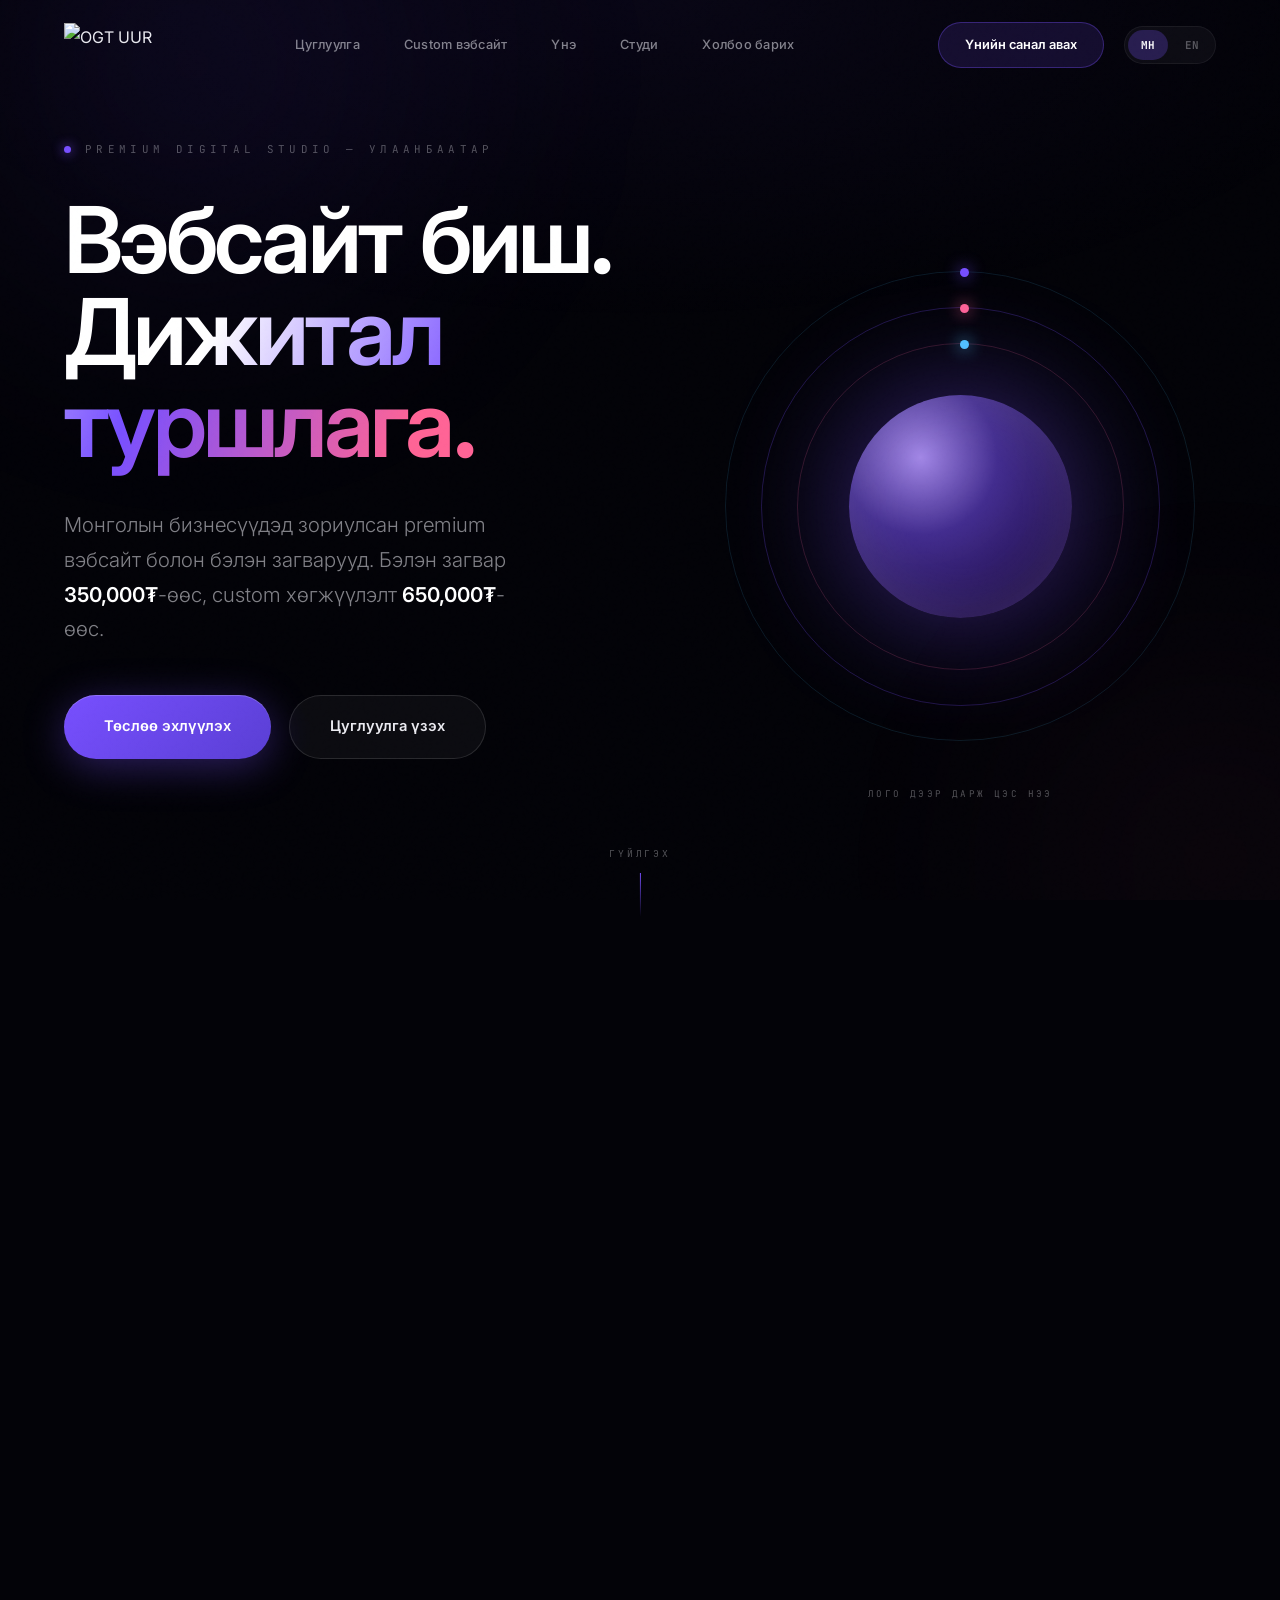
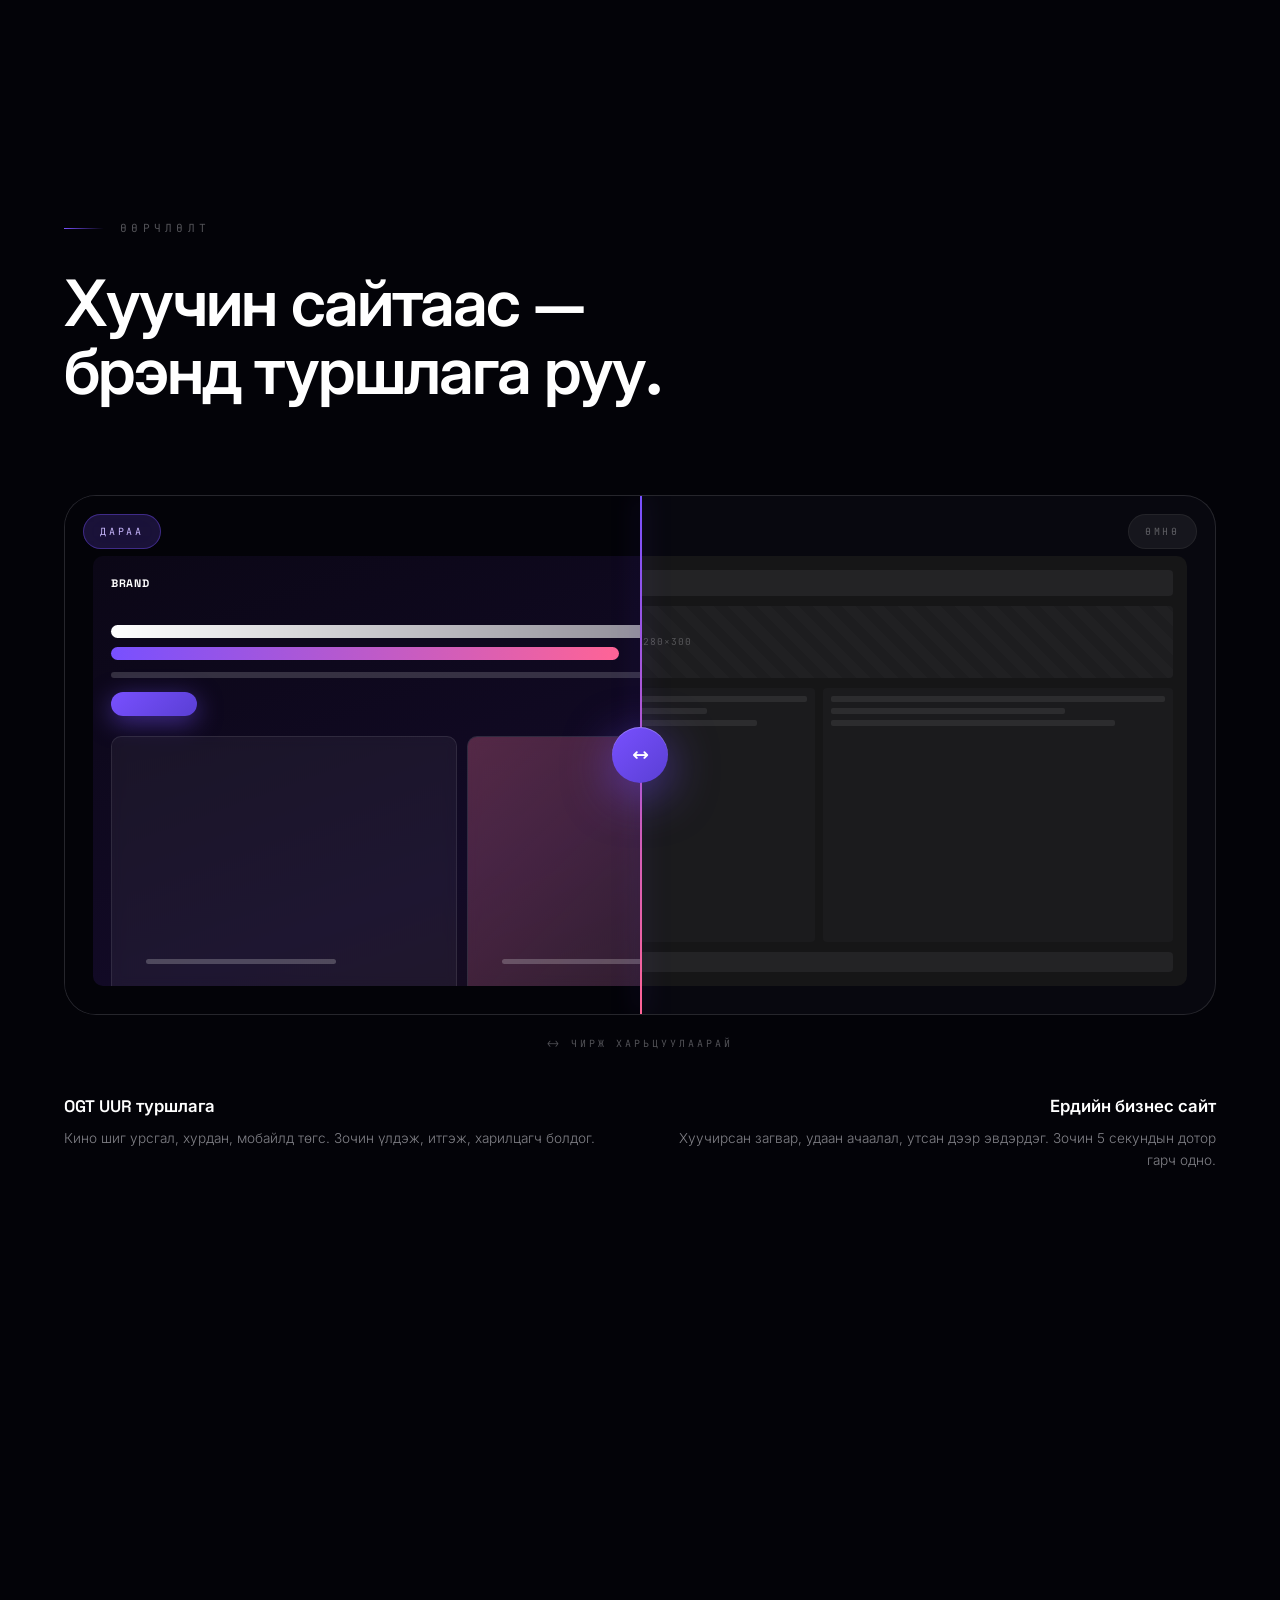
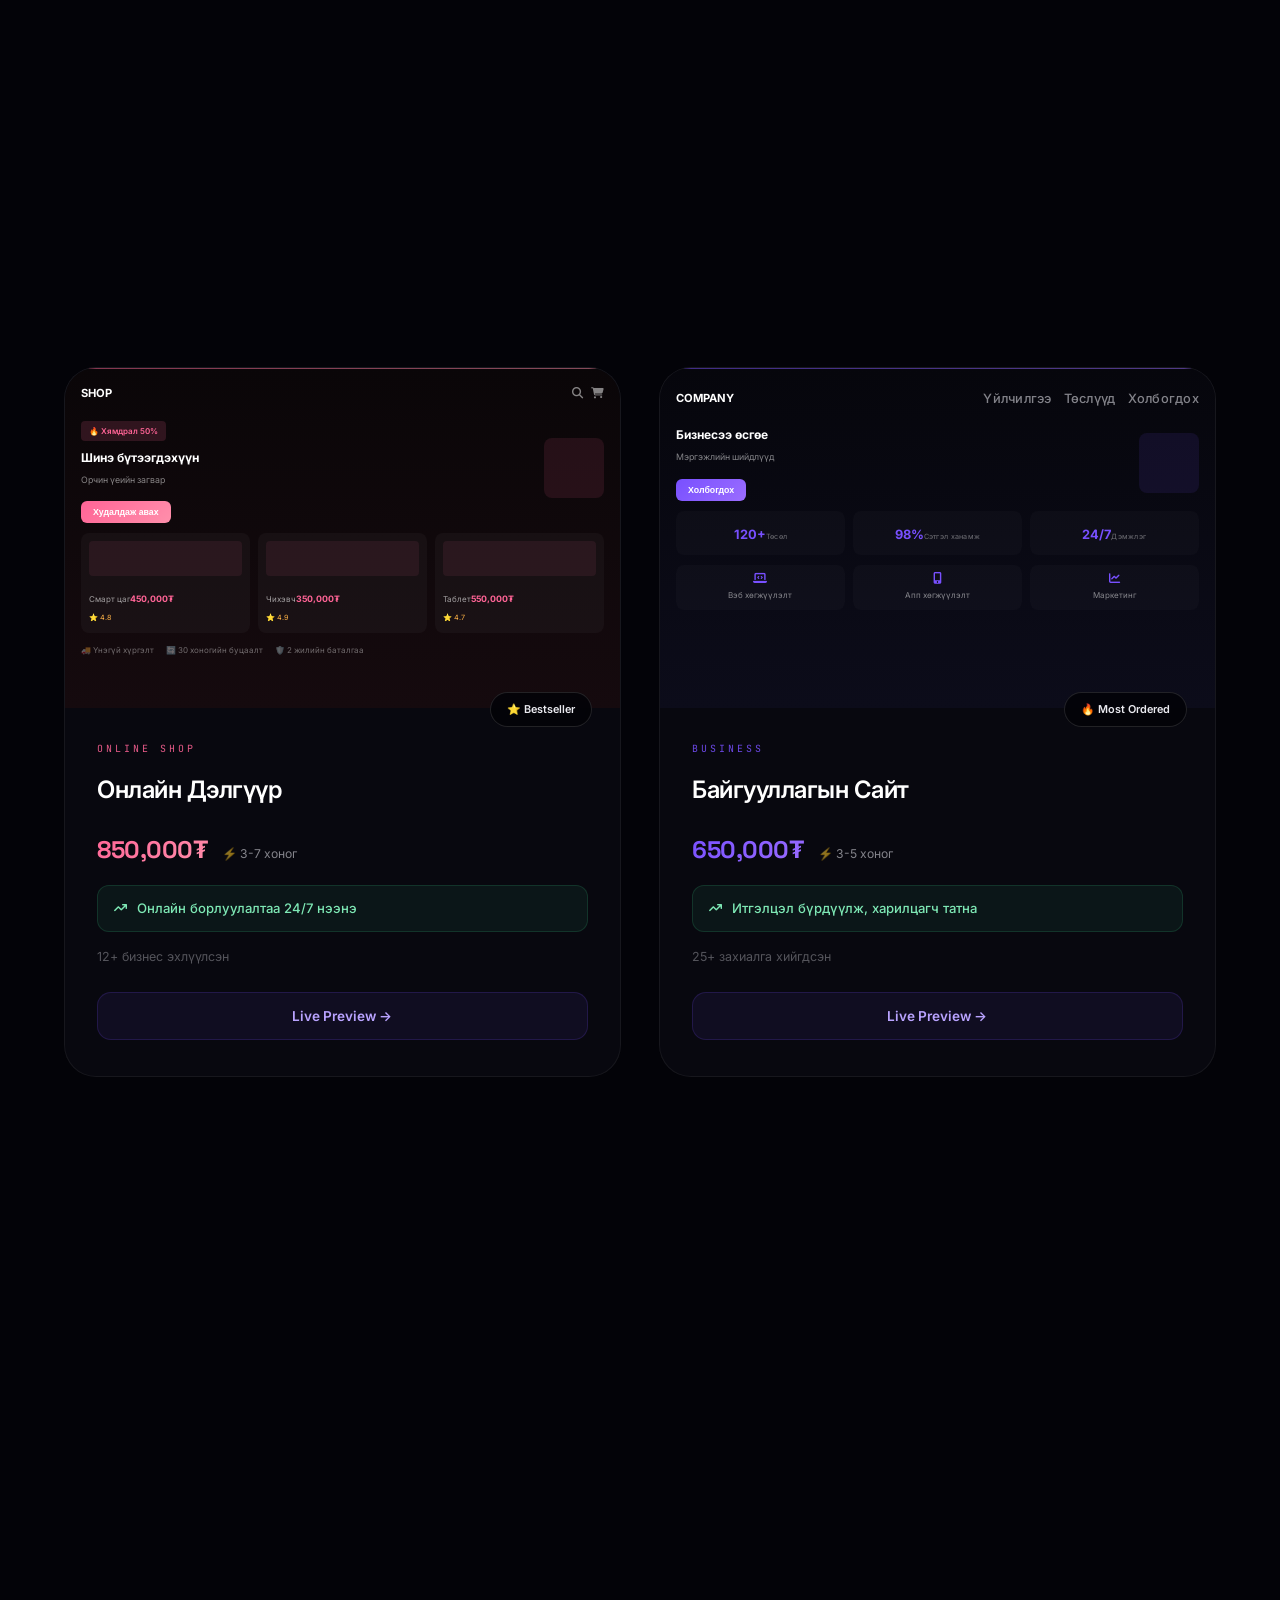
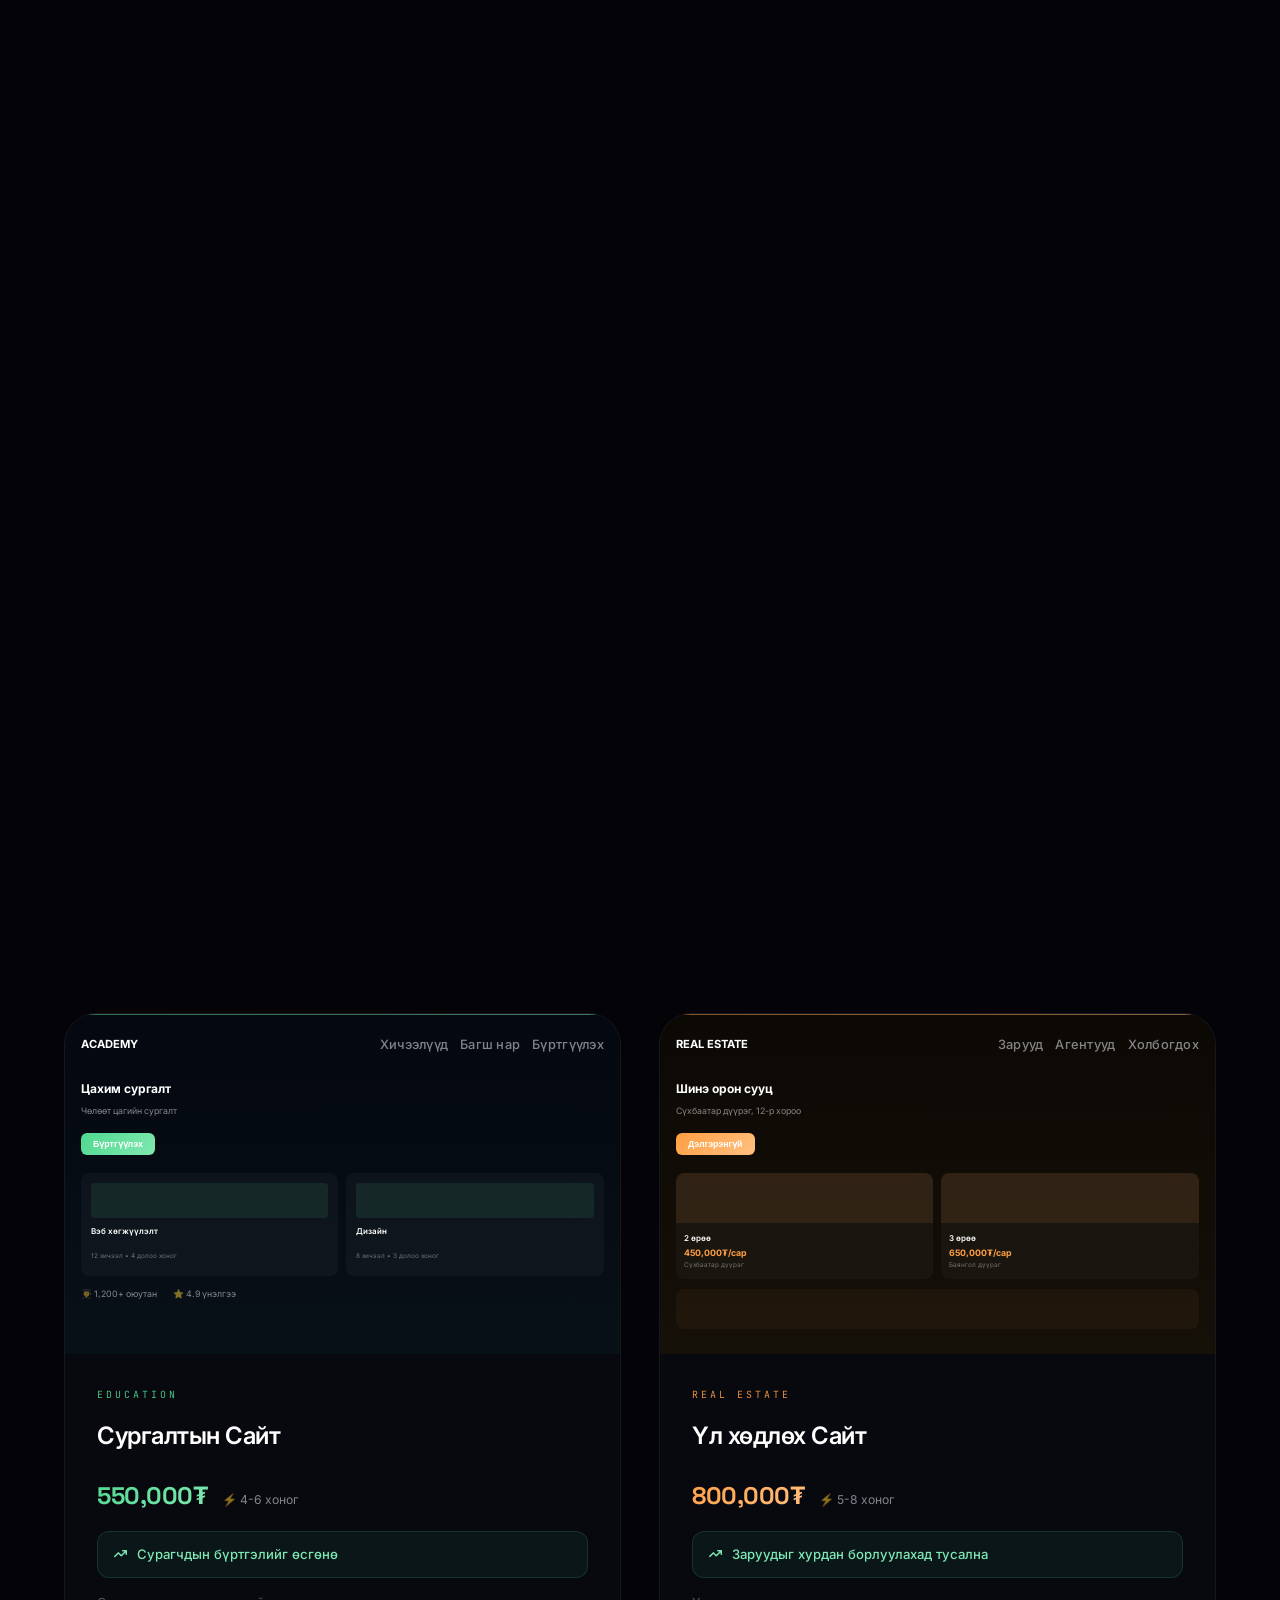
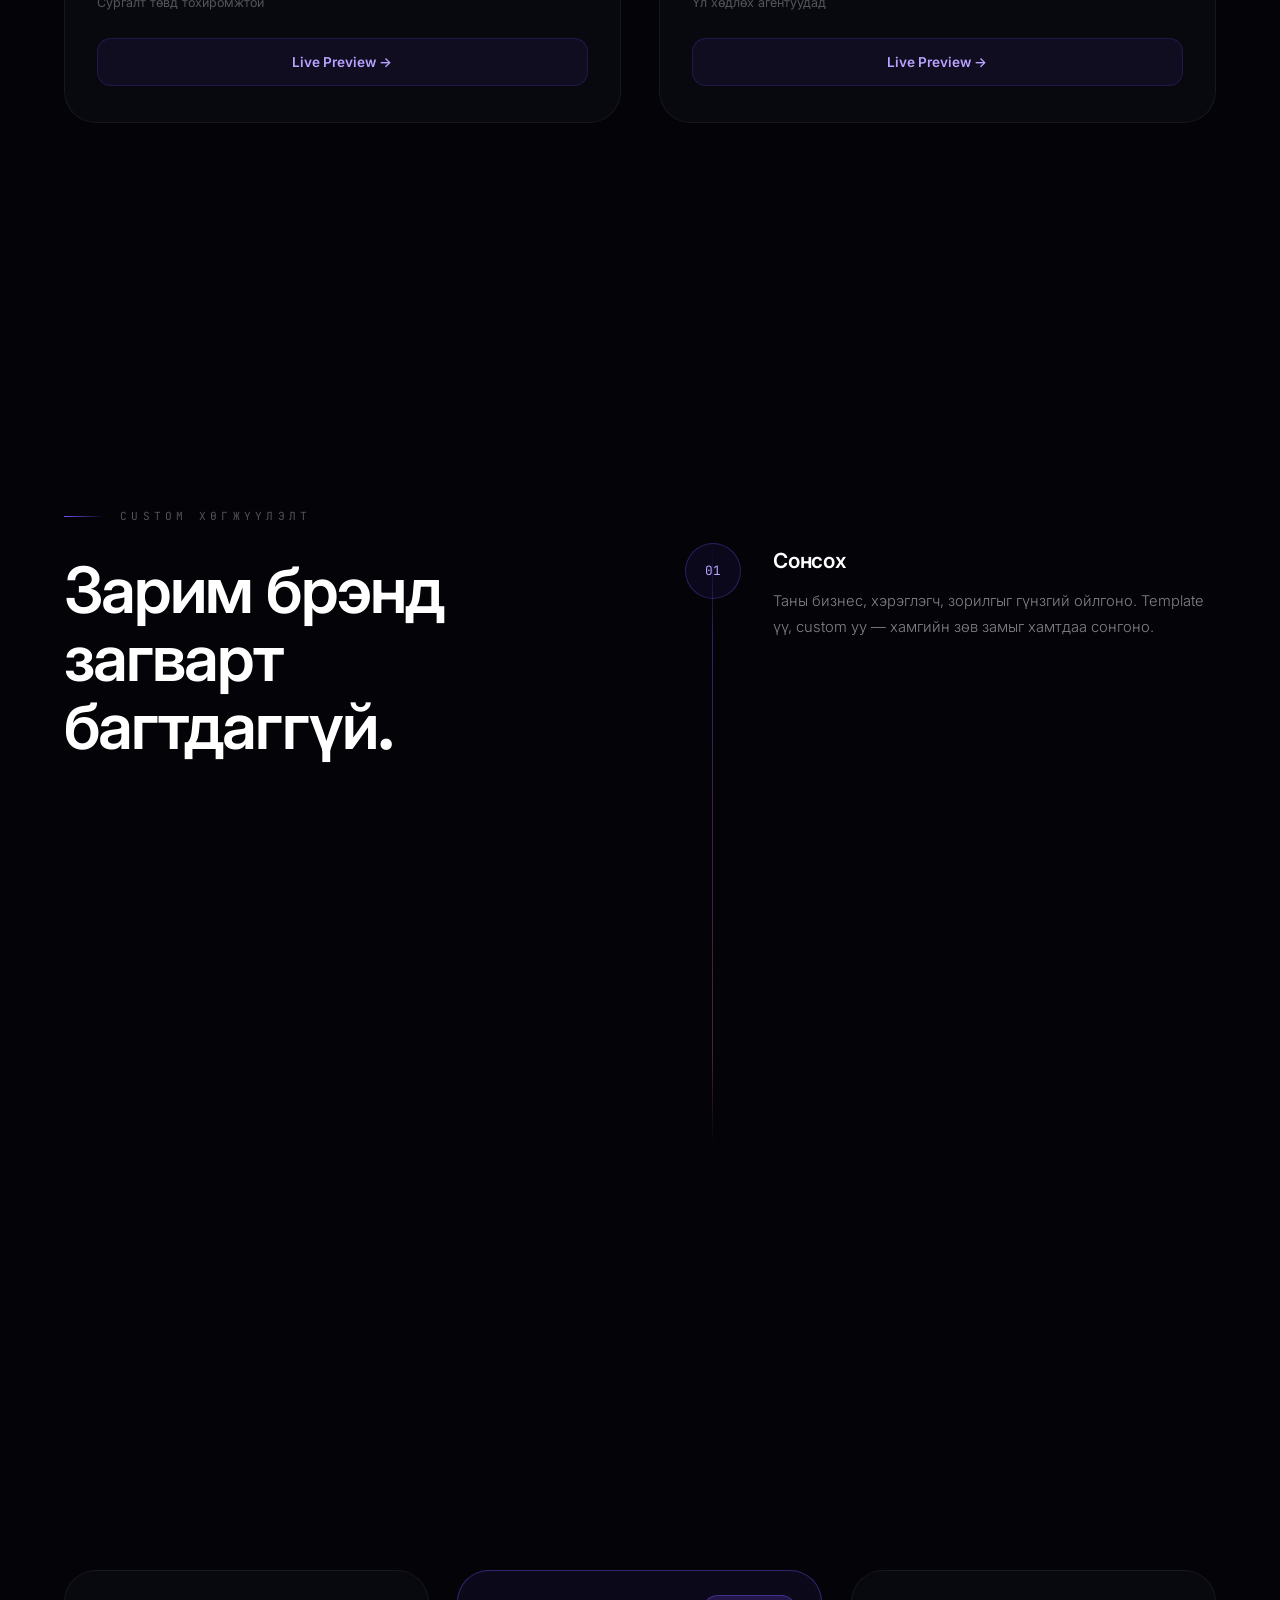
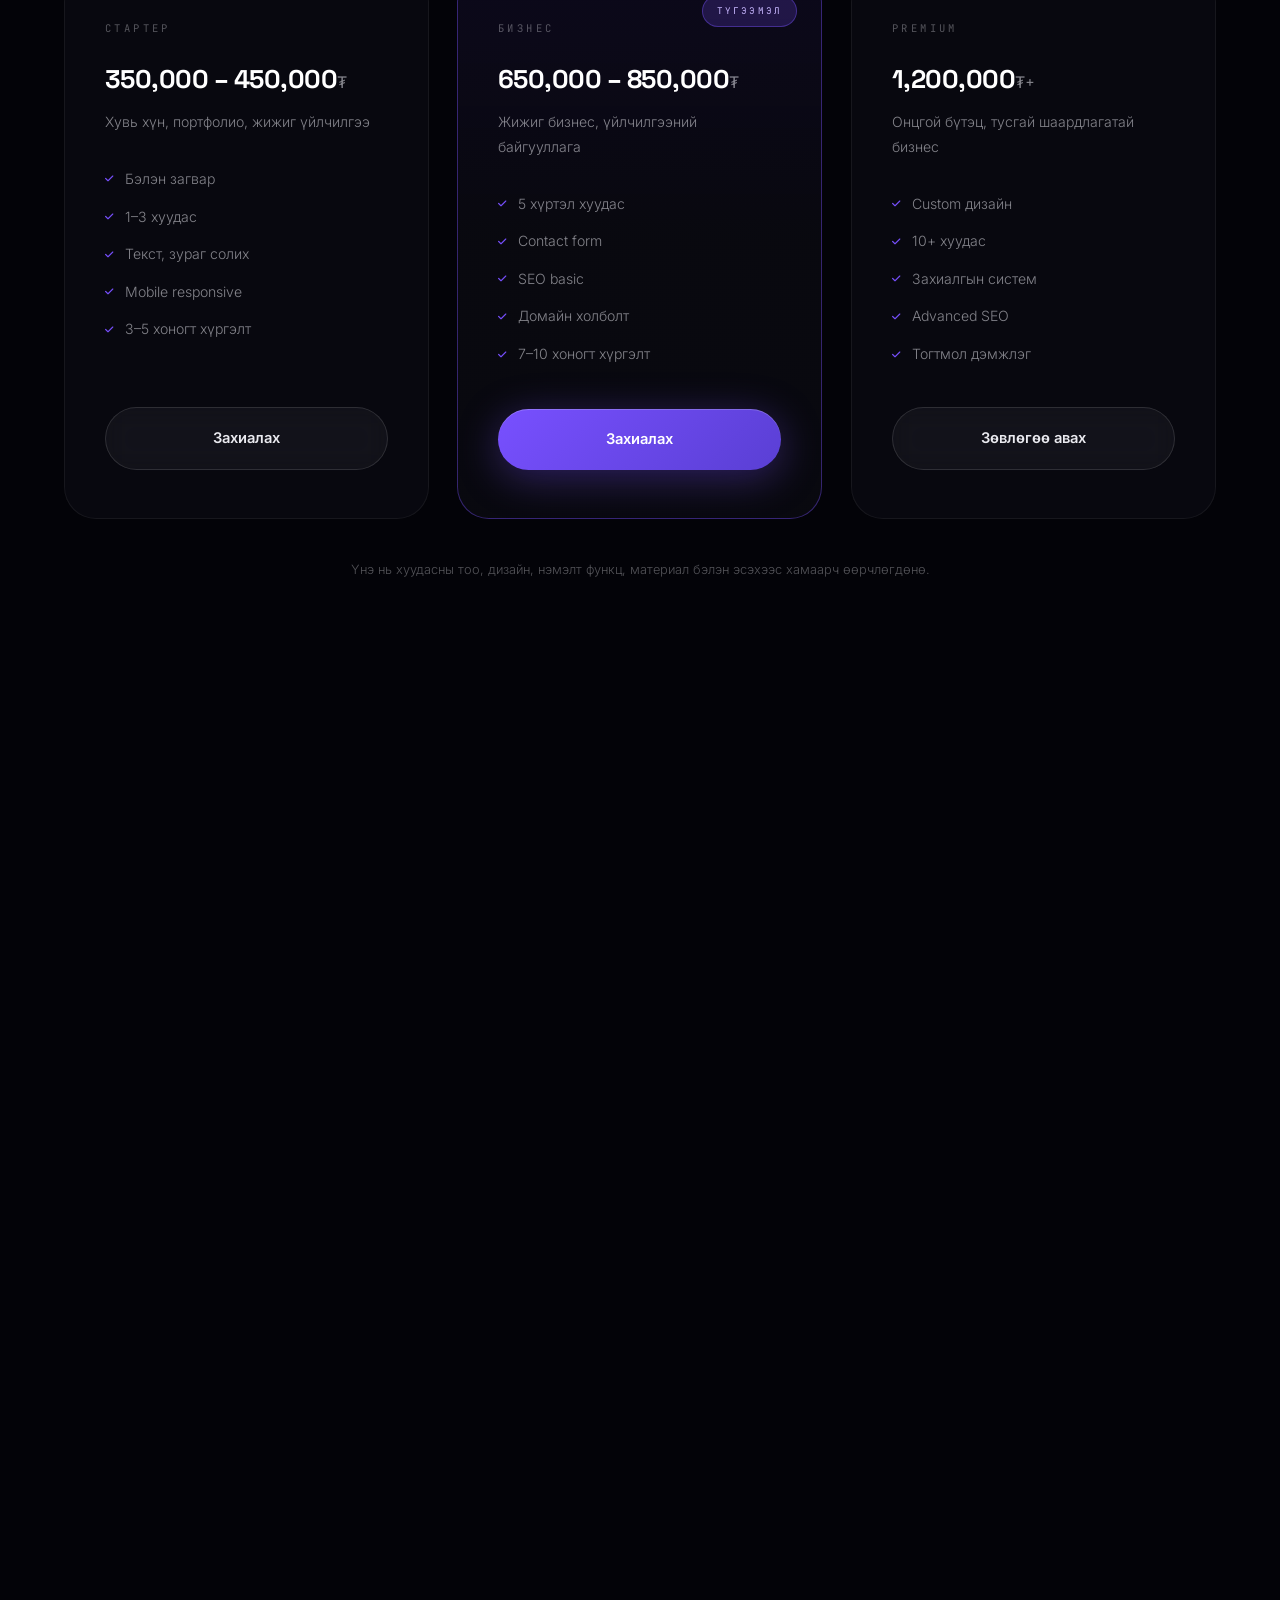
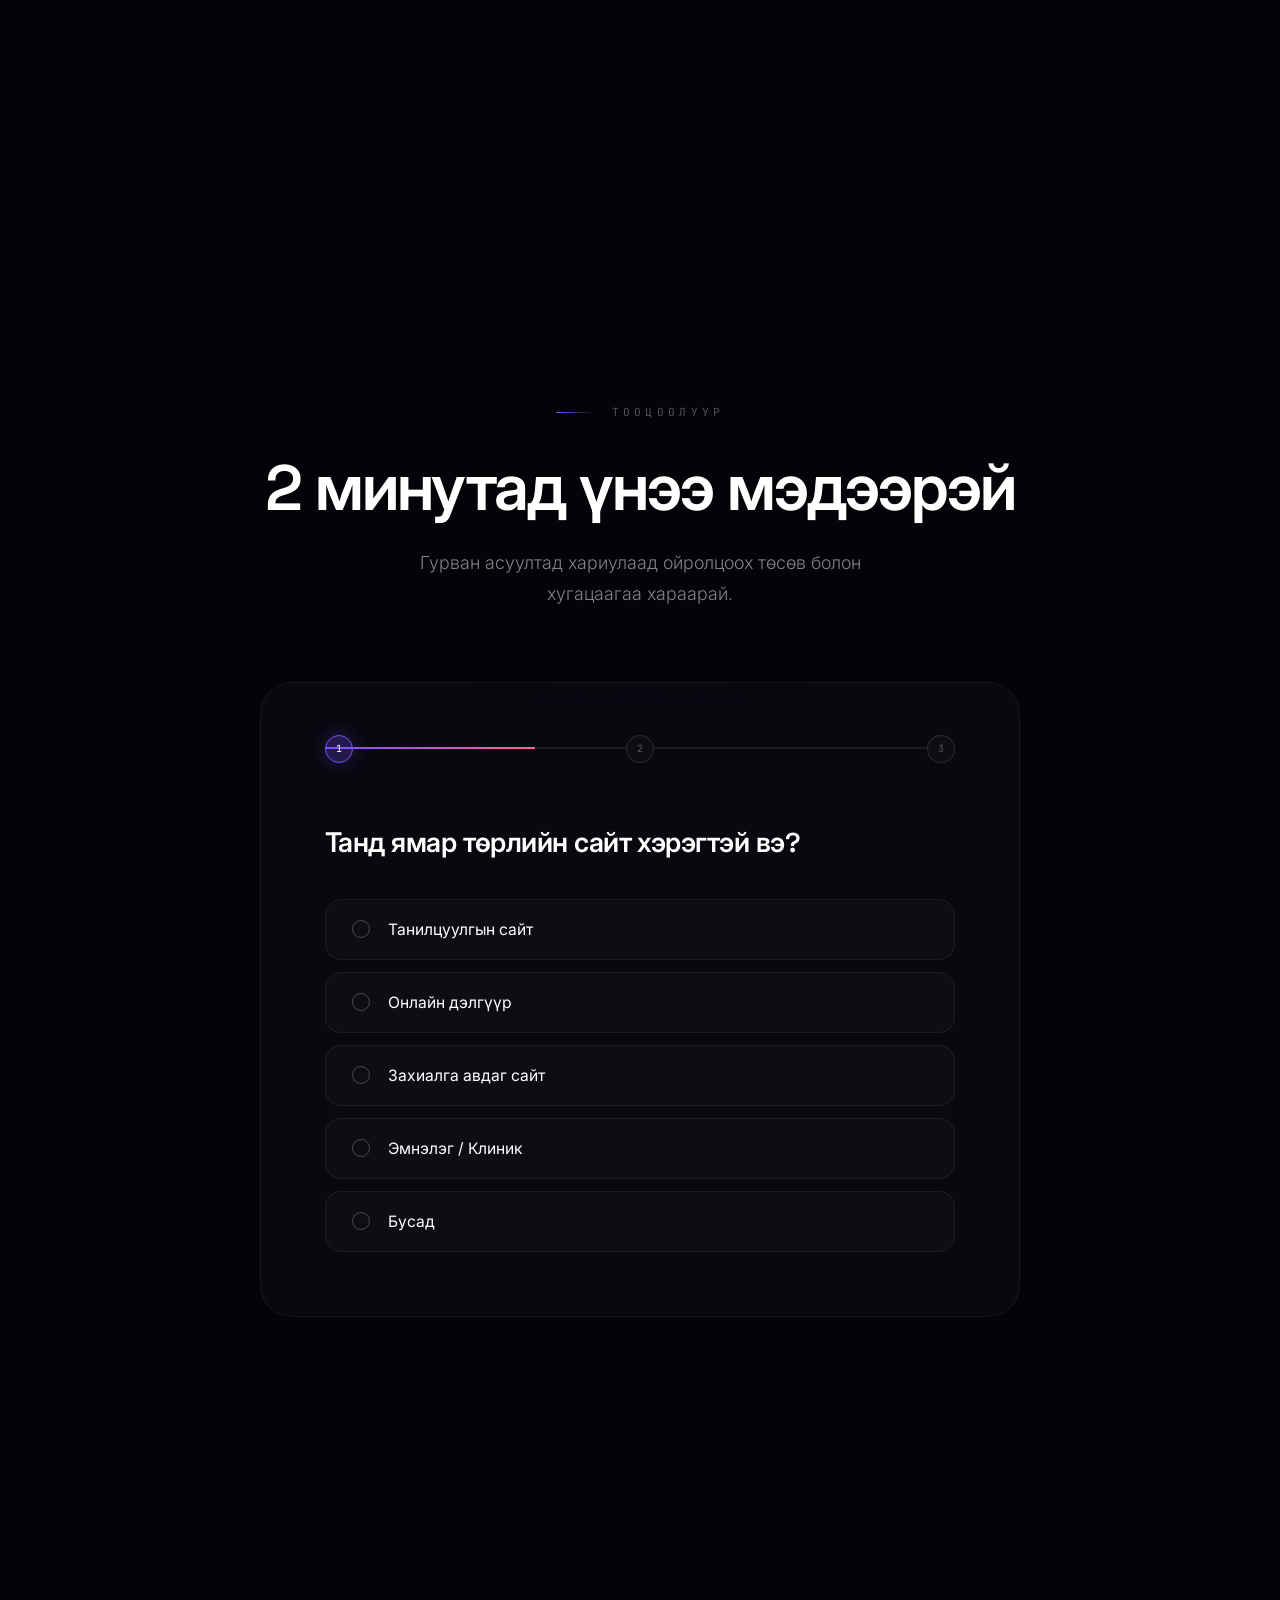
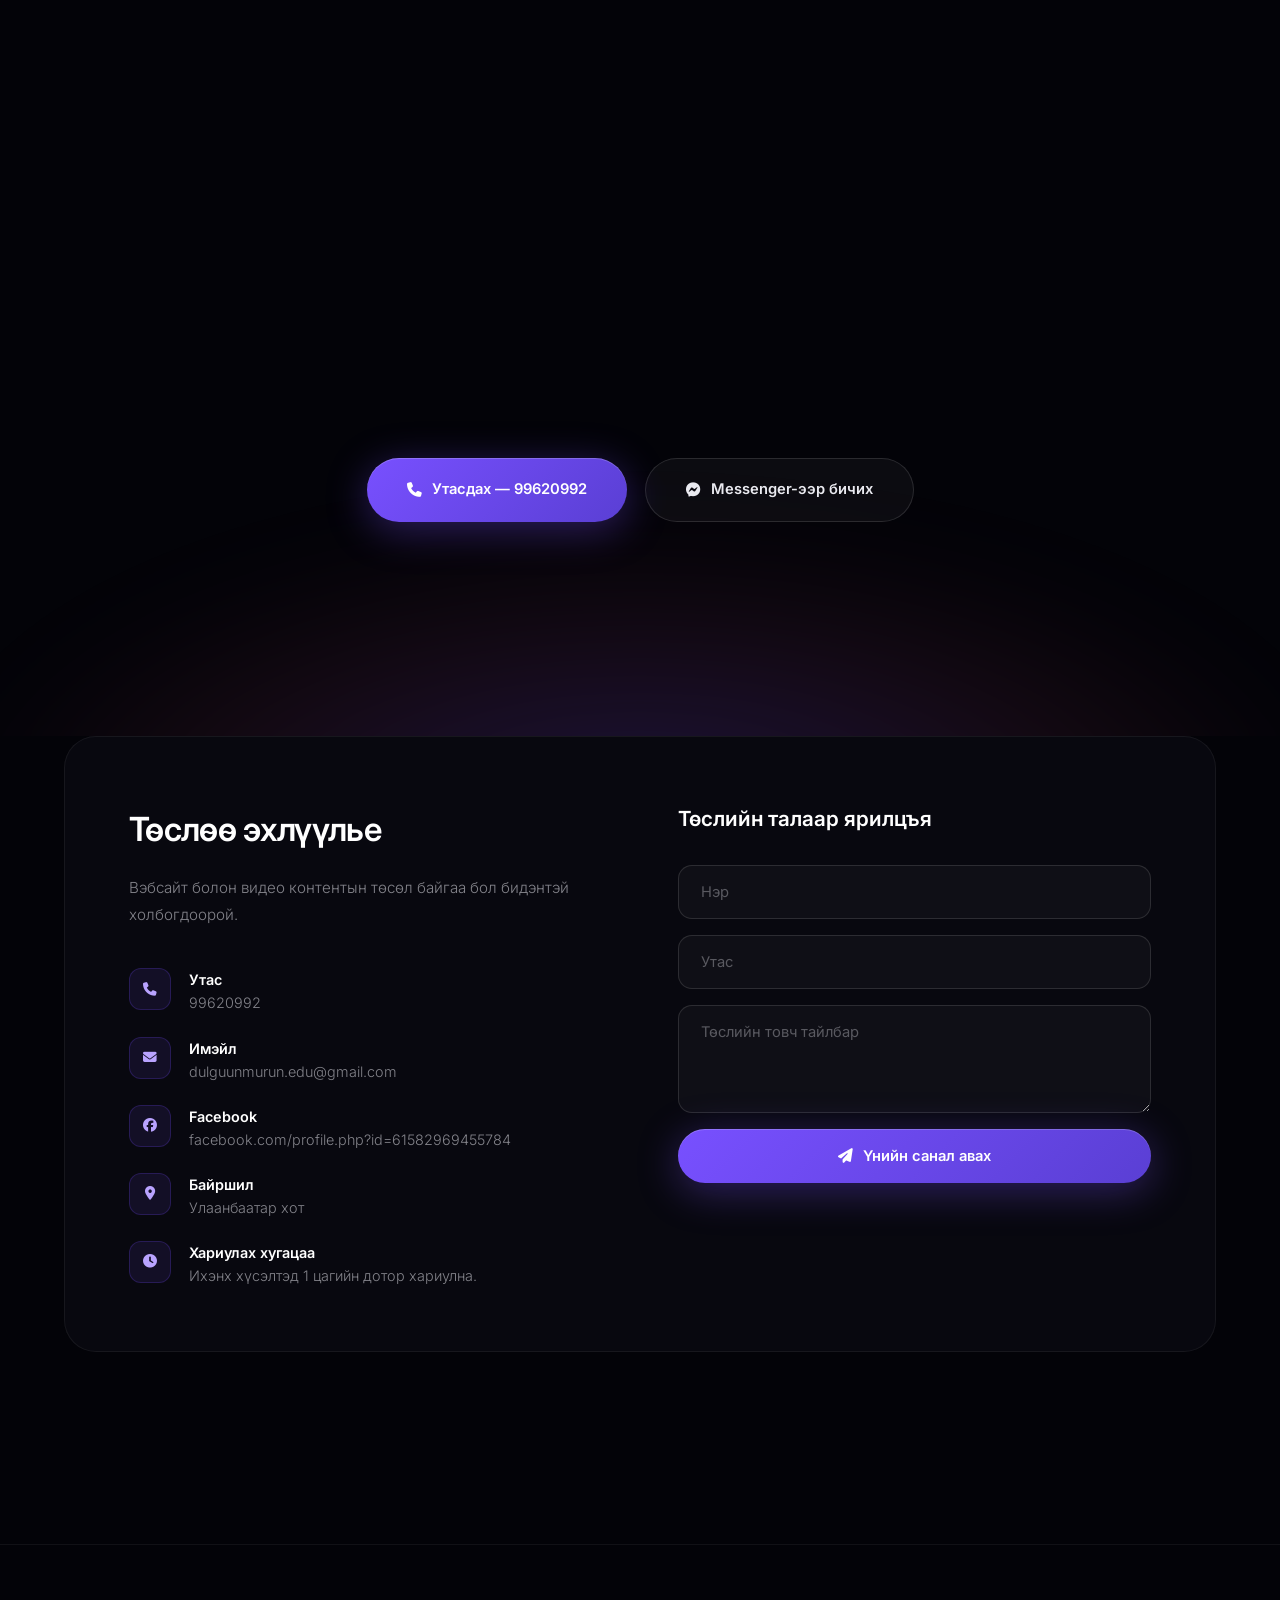
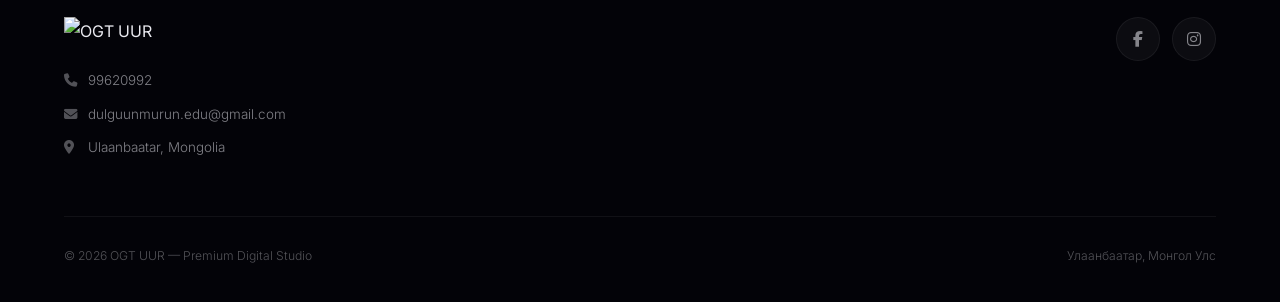
==== commit 360371f1: "Update index.html" ====
--- a/index.html
+++ b/index.html
@@ -281,68 +281,59 @@
 .ho-ring.r3 { inset: -9%; border-color: rgba(80,200,255,0.12); animation-duration: 48s; }
 .ho-ring.r3::before { background: var(--accent); box-shadow: 0 0 16px var(--accent); }
 @keyframes spinSlow { to { transform: rotate(360deg); } }
-/* Interactive ecosystem nodes — each orbit is a service; hover = value, click = related section */
-.eco-node {
-  position: absolute; transform: translate(-50%, -50%);
-  display: flex; flex-direction: column; align-items: center; gap: 9px;
-  background: none; border: none; cursor: pointer; z-index: 6;
-  font-family: var(--font-body); padding: 0;
-}
-.eco-node[data-eco="website"]    { top: -2%;  left: 50%; }
-.eco-node[data-eco="seo"]        { top: 30%;  left: 101%; }
-.eco-node[data-eco="branding"]   { top: 92%;  left: 82%; }
-.eco-node[data-eco="automation"] { top: 92%;  left: 18%; }
-.eco-node[data-eco="growth"]     { top: 30%;  left: -1%; }
-.eco-icon {
-  width: 56px; height: 56px; border-radius: 50%;
-  background: rgba(13,13,22,0.75); border: 1px solid rgba(255,255,255,0.14);
-  backdrop-filter: blur(12px); -webkit-backdrop-filter: blur(12px);
-  display: flex; align-items: center; justify-content: center;
-  color: #b9a3ff; font-size: 1rem;
-  transition: all .4s var(--ease-out);
-  animation: floatY 7s ease-in-out infinite;
-  box-shadow: 0 8px 32px rgba(0,0,0,0.4);
-}
-.eco-node[data-eco="seo"] .eco-icon { animation-delay: -1.4s; color: #80d4ff; }
-.eco-node[data-eco="branding"] .eco-icon { animation-delay: -2.8s; color: #ff8fab; }
-.eco-node[data-eco="automation"] .eco-icon { animation-delay: -4.2s; color: #ffd080; }
-.eco-node[data-eco="growth"] .eco-icon { animation-delay: -5.6s; color: #7ee8b5; }
-.eco-node:hover .eco-icon, .eco-node:focus-visible .eco-icon {
-  border-color: rgba(120,80,255,0.7); transform: scale(1.12);
-  box-shadow: 0 0 32px rgba(120,80,255,0.4);
-}
-.eco-label {
-  font-family: var(--font-mono); font-size: .56rem; letter-spacing: .2em; text-transform: uppercase;
-  color: var(--text-dim); white-space: nowrap; transition: color .3s;
-}
-.eco-node:hover .eco-label, .eco-node:focus-visible .eco-label { color: #fff; }
-.eco-tip {
-  position: absolute; bottom: calc(100% + 16px); left: 50%;
-  transform: translateX(-50%) translateY(8px);
-  width: 232px; padding: 18px 20px; border-radius: 16px; text-align: left;
-  background: rgba(10,10,18,0.94); border: 1px solid rgba(120,80,255,0.3);
-  backdrop-filter: blur(20px); -webkit-backdrop-filter: blur(20px);
-  box-shadow: 0 20px 60px rgba(0,0,0,0.6);
-  opacity: 0; pointer-events: none; transition: all .4s var(--ease-out); z-index: 20;
-}
-.eco-node:hover .eco-tip, .eco-node:focus-visible .eco-tip { opacity: 1; transform: translateX(-50%) translateY(0); }
-.eco-node[data-eco="branding"] .eco-tip, .eco-node[data-eco="automation"] .eco-tip { bottom: auto; top: calc(100% + 16px); transform: translateX(-50%) translateY(-8px); }
-.eco-node[data-eco="branding"] .eco-tip { left: auto; right: -10px; transform: translateY(-8px); }
-.eco-node[data-eco="branding"]:hover .eco-tip, .eco-node[data-eco="branding"]:focus-visible .eco-tip { transform: translateY(0); }
-.eco-node[data-eco="automation"]:hover .eco-tip, .eco-node[data-eco="automation"]:focus-visible .eco-tip { transform: translateX(-50%) translateY(0); }
-.eco-tip h4 { font-family: var(--font-heading); font-size: .92rem; font-weight: 600; color: #fff; margin-bottom: 6px; }
-.eco-tip p { font-size: .76rem; color: var(--text-dim); font-weight: 300; line-height: 1.55; margin-bottom: 10px; }
-.eco-tip .eco-go { font-size: .7rem; font-weight: 600; color: #b9a3ff; letter-spacing: .04em; }
-.eco-hint {
+/* ===== 3D LOGO NAVIGATION HUB ===== */
+.logo-canvas {
+  position: absolute; inset: 0; width: 100%; height: 100%;
+  pointer-events: none; opacity: 0; transition: opacity 1.4s var(--ease-out);
+}
+.hero-3d.webgl-on .logo-canvas { opacity: 1; }
+.hero-object { transition: opacity .9s ease; }
+.hero-3d.webgl-on .hero-object { opacity: 0; pointer-events: none; }
+.hub-toggle {
+  position: absolute; top: 50%; left: 50%; transform: translate(-50%, -50%);
+  width: 76%; height: 44%; border-radius: 28px;
+  background: transparent; border: none; cursor: pointer; z-index: 5; padding: 0;
+}
+.hub-toggle:focus-visible { outline: 2px solid rgba(120,80,255,0.7); outline-offset: 8px; }
+.hub-nav { position: absolute; inset: 0; pointer-events: none; z-index: 7; }
+.hub-item {
+  position: absolute; top: 50%; left: 50%;
+  transform: translate(-50%, -50%) scale(0.5);
+  display: flex; flex-direction: column; align-items: center; gap: 3px;
+  padding: 13px 24px; border-radius: 18px;
+  background: rgba(10,10,20,0.85); border: 1px solid rgba(120,80,255,0.28);
+  backdrop-filter: blur(18px); -webkit-backdrop-filter: blur(18px);
+  color: #fff; cursor: pointer; font-family: var(--font-body); white-space: nowrap;
+  box-shadow: 0 16px 48px rgba(0,0,0,0.5);
+  opacity: 0; pointer-events: none;
+  transition: opacity .55s var(--ease-out), border-color .3s, box-shadow .3s;
+}
+.hub-nav.emerge .hub-item { transition: transform .85s var(--ease-out), opacity .55s var(--ease-out), border-color .3s, box-shadow .3s; }
+.hub-nav.open .hub-item { opacity: 1; pointer-events: auto; }
+.hub-item:hover, .hub-item:focus-visible {
+  border-color: rgba(120,80,255,0.7);
+  box-shadow: 0 0 40px rgba(120,80,255,0.35), 0 16px 48px rgba(0,0,0,0.5);
+  z-index: 9;
+}
+.hub-item-label { font-family: var(--font-heading); font-weight: 600; font-size: .95rem; letter-spacing: -0.01em; }
+.hub-item-desc {
+  font-size: .68rem; color: var(--text-dim); font-weight: 300; white-space: normal;
+  max-width: 180px; text-align: center;
+  opacity: 0; max-height: 0; overflow: hidden; transition: all .35s var(--ease-out);
+}
+.hub-item:hover .hub-item-desc, .hub-item:focus-visible .hub-item-desc { opacity: 1; max-height: 44px; }
+.hub-hint {
   position: absolute; bottom: -8%; left: 50%; transform: translateX(-50%);
   font-family: var(--font-mono); font-size: .58rem; letter-spacing: .26em; text-transform: uppercase;
   color: var(--text-muted); white-space: nowrap; pointer-events: none;
-}
+  transition: opacity .5s;
+}
+.hero-3d.hub-open .hub-hint { opacity: 0; }
 @keyframes floatY { 0%,100% { transform: translateY(0); } 50% { transform: translateY(-12px); } }
 @media (max-width: 640px) {
-  .eco-icon { width: 44px; height: 44px; font-size: .85rem; }
-  .eco-label { font-size: .5rem; }
-  .eco-tip { width: 190px; padding: 14px 16px; }
+  .hub-item { padding: 10px 18px; }
+  .hub-item-label { font-size: .82rem; }
+  .hub-item-desc { font-size: .62rem; max-width: 140px; }
 }
 .hero-scroll-hint {
   position: absolute; bottom: 36px; left: 50%; transform: translateX(-50%);
@@ -1175,62 +1166,43 @@
            To embed a Spline scene, paste inside #hero-3d-container:
            <iframe src="https://my.spline.design/YOUR-SCENE-URL/" loading="lazy" title="3D"></iframe>
            or use the spline-viewer web component. The CSS fallback object hides automatically. -->
+      <!-- 3D LOGO NAVIGATION HUB
+           The OGT UUR logo is rendered as extruded 3D letters (Three.js).
+           Click the logo: letters separate and the navigation orbit emerges.
+           If WebGL/CDN is unavailable, the CSS sphere below remains as fallback
+           and the hub navigation still works. -->
       <div class="hero-3d" id="hero-3d-container" data-reveal="scale" data-delay="250">
-        <div class="hero-object">
-          <div class="ho-ring r3" aria-hidden="true"></div>
-          <div class="ho-ring" aria-hidden="true"></div>
-          <div class="ho-ring r2" aria-hidden="true"></div>
-          <div class="ho-core" aria-hidden="true"></div>
-
-          <!-- Interactive ecosystem: hover = value, click = related section -->
-          <button class="eco-node" data-eco="website" data-target="#work">
-            <span class="eco-icon"><i class="fas fa-laptop-code"></i></span>
-            <span class="eco-label" data-i18n="ecoWebsite">Вэбсайт</span>
-            <span class="eco-tip">
-              <h4 data-i18n="ecoWebsiteT">Таны дижитал гэр</h4>
-              <p data-i18n="ecoWebsiteD">Брэндийн төв цэг. Бүх харилцагч эндээс эхэлж танилцана.</p>
-              <span class="eco-go" data-i18n="ecoWebsiteG">Цуглуулга үзэх →</span>
-            </span>
+        <canvas class="logo-canvas" id="logoCanvas" aria-hidden="true"></canvas>
+        <div class="hero-object" aria-hidden="true">
+          <div class="ho-ring r3"></div>
+          <div class="ho-ring"></div>
+          <div class="ho-ring r2"></div>
+          <div class="ho-core"></div>
+        </div>
+        <button class="hub-toggle" id="hubToggle" aria-expanded="false" aria-label="Навигацийн цэс нээх / хаах"></button>
+        <nav class="hub-nav" id="hubNav" aria-label="3D лого навигаци">
+          <button class="hub-item" data-target="#work">
+            <span class="hub-item-label" data-i18n="hubTplL">Цуглуулга</span>
+            <span class="hub-item-desc" data-i18n="hubTplD">Бэлэн premium вэбсайтууд</span>
           </button>
-          <button class="eco-node" data-eco="seo" data-target="#custom">
-            <span class="eco-icon"><i class="fas fa-magnifying-glass-chart"></i></span>
-            <span class="eco-label">SEO</span>
-            <span class="eco-tip">
-              <h4 data-i18n="ecoSeoT">Google-д олдоно</h4>
-              <p data-i18n="ecoSeoD">Хайлтад дээгүүр гарч, шинэ харилцагч өөрөө ирдэг болно.</p>
-              <span class="eco-go" data-i18n="ecoSeoG">Хэрхэн ажилладаг →</span>
-            </span>
+          <button class="hub-item" data-target="#custom">
+            <span class="hub-item-label" data-i18n="hubSrvL">Custom вэб</span>
+            <span class="hub-item-desc" data-i18n="hubSrvD">Танд зориулж тусгайлан бүтээнэ</span>
           </button>
-          <button class="eco-node" data-eco="branding" data-target="#transformation">
-            <span class="eco-icon"><i class="fas fa-gem"></i></span>
-            <span class="eco-label" data-i18n="ecoBrand">Брэндинг</span>
-            <span class="eco-tip">
-              <h4 data-i18n="ecoBrandT">Анхны сэтгэгдэл</h4>
-              <p data-i18n="ecoBrandD">Сайхан дизайн итгэл төрүүлж, итгэл худалдан авалт болдог.</p>
-              <span class="eco-go" data-i18n="ecoBrandG">Өөрчлөлт харах →</span>
-            </span>
+          <button class="hub-item" data-target="#pricing">
+            <span class="hub-item-label" data-i18n="hubPriceL">Үнэ</span>
+            <span class="hub-item-desc" data-i18n="hubPriceD">Ил тод, энгийн багцууд</span>
           </button>
-          <button class="eco-node" data-eco="automation" data-target="#calculator">
-            <span class="eco-icon"><i class="fas fa-bolt"></i></span>
-            <span class="eco-label" data-i18n="ecoAuto">Автомат</span>
-            <span class="eco-tip">
-              <h4 data-i18n="ecoAutoT">Өөрөө ажилладаг</h4>
-              <p data-i18n="ecoAutoD">Захиалга, форм, мессеж — таныг унтаж байхад ч ажиллана.</p>
-              <span class="eco-go" data-i18n="ecoAutoG">Үнэ тооцох →</span>
-            </span>
+          <button class="hub-item" data-target="#calculator">
+            <span class="hub-item-label" data-i18n="hubCalcL">Тооцоолуур</span>
+            <span class="hub-item-desc" data-i18n="hubCalcD">2 минутад төсвөө мэдээрэй</span>
           </button>
-          <button class="eco-node" data-eco="growth" data-target="#trust">
-            <span class="eco-icon"><i class="fas fa-chart-line"></i></span>
-            <span class="eco-label" data-i18n="ecoGrowth">Өсөлт</span>
-            <span class="eco-tip">
-              <h4 data-i18n="ecoGrowthT">Хэмжигдэх үр дүн</h4>
-              <p data-i18n="ecoGrowthD">Тоо худал хэлдэггүй. Үр дүнг хамтдаа хэмжинэ.</p>
-              <span class="eco-go" data-i18n="ecoGrowthG">Үр дүн харах →</span>
-            </span>
+          <button class="hub-item" data-target="#contact">
+            <span class="hub-item-label" data-i18n="hubContactL">Холбоо барих</span>
+            <span class="hub-item-desc" data-i18n="hubContactD">1 цагийн дотор хариулна</span>
           </button>
-
-          <span class="eco-hint" data-i18n="ecoHint">Экосистемийг судлаарай</span>
-        </div>
+        </nav>
+        <span class="hub-hint" data-i18n="hubHint">Лого дээр дарж цэс нээ</span>
       </div>
     </div>
     <div class="hero-scroll-hint" aria-hidden="true">
@@ -2093,13 +2065,73 @@
     /* ============================================================
        INTERACTIVE STORYTELLING
        ============================================================ */
-    // Hero ecosystem: each orbit node guides to the section that proves its value
-    function initEcosystem() {
-      document.querySelectorAll('.eco-node').forEach(function(node) {
-        node.addEventListener('click', function() {
-          var target = document.querySelector(node.dataset.target);
+    // 3D logo navigation hub: click the logo, nav items orbit out of it.
+    // Works with or without the WebGL layer (CSS sphere fallback).
+    function initHub() {
+      var container = document.getElementById('hero-3d-container');
+      var toggle = document.getElementById('hubToggle');
+      var nav = document.getElementById('hubNav');
+      if (!container || !toggle || !nav) return;
+      var items = Array.prototype.slice.call(nav.querySelectorAll('.hub-item'));
+      var open = false, angle = -Math.PI / 2, paused = false, rafId = null, lastT = 0, emergeT = null;
+
+      // start collapsed at the logo's center
+      items.forEach(function(it) { it.style.transform = 'translate(-50%, -50%) scale(0.5)'; });
+
+      function layout() {
+        var R = Math.min(container.clientWidth, container.clientHeight) / 2 - 64;
+        var xStretch = container.clientWidth > 520 ? 1.16 : 1;
+        items.forEach(function(it, i) {
+          var a = angle + i * (Math.PI * 2 / items.length);
+          var x = Math.cos(a) * R * xStretch;
+          var y = Math.sin(a) * R * 0.86;
+          it.style.transform = 'translate(-50%, -50%) translate(' + x + 'px, ' + y + 'px)';
+        });
+      }
+      function tick(t) {
+        if (!lastT) lastT = t;
+        var dt = Math.min((t - lastT) / 1000, 0.05); lastT = t;
+        if (!paused && !reduceMotion) angle += dt * 0.12;
+        layout();
+        rafId = open ? requestAnimationFrame(tick) : null;
+      }
+      function setOpen(v) {
+        open = v;
+        container.classList.toggle('hub-open', open);
+        toggle.setAttribute('aria-expanded', open);
+        // transitions on transform only during emerge/collapse, so the orbit loop stays direct
+        nav.classList.add('emerge');
+        clearTimeout(emergeT);
+        emergeT = setTimeout(function() { nav.classList.remove('emerge'); }, 950);
+        if (open) {
+          nav.classList.add('open');
+          items.forEach(function(it, i) { it.style.transitionDelay = (i * 70) + 'ms'; });
+          lastT = 0;
+          layout();
+          if (!rafId) rafId = requestAnimationFrame(tick);
+        } else {
+          nav.classList.remove('open');
+          items.forEach(function(it, i) {
+            it.style.transitionDelay = (i * 40) + 'ms';
+            it.style.transform = 'translate(-50%, -50%) scale(0.5)';
+          });
+        }
+        document.dispatchEvent(new CustomEvent('hub:toggle', { detail: { open: open } }));
+      }
+      toggle.addEventListener('click', function() { setOpen(!open); });
+      items.forEach(function(it) {
+        it.addEventListener('mouseenter', function() { paused = true; });
+        it.addEventListener('mouseleave', function() { paused = false; });
+        it.addEventListener('focus', function() { paused = true; });
+        it.addEventListener('blur', function() { paused = false; });
+        it.addEventListener('click', function() {
+          var target = document.querySelector(it.dataset.target);
+          setOpen(false);
           if (target) target.scrollIntoView({ behavior: 'smooth', block: 'start' });
         });
+      });
+      document.addEventListener('keydown', function(e) {
+        if (e.key === 'Escape' && open) setOpen(false);
       });
     }
 
@@ -2176,13 +2208,12 @@
       heroCta1: 'Start Your Project', heroCta2: 'View Collection',
       heroMeta1: 'Projects', heroMeta2: 'Average Delivery', heroMeta3: 'Support',
       scrollHint: 'Scroll',
-      ecoWebsite: 'Website', ecoBrand: 'Branding', ecoAuto: 'Automation', ecoGrowth: 'Growth',
-      ecoHint: 'Explore the ecosystem',
-      ecoWebsiteT: 'Your digital home', ecoWebsiteD: 'The center of your brand. Every customer journey starts here.', ecoWebsiteG: 'View collection →',
-      ecoSeoT: 'Found on Google', ecoSeoD: 'Rank higher in search so new customers come to you.', ecoSeoG: 'See how it works →',
-      ecoBrandT: 'First impressions', ecoBrandD: 'Beautiful design builds trust — and trust becomes sales.', ecoBrandG: 'See the transformation →',
-      ecoAutoT: 'Works by itself', ecoAutoD: 'Orders, forms, messages — working even while you sleep.', ecoAutoG: 'Calculate your price →',
-      ecoGrowthT: 'Measurable results', ecoGrowthD: "Numbers don't lie. We measure results together.", ecoGrowthG: 'See the results →',
+      hubHint: 'Click the logo to open the menu',
+      hubTplL: 'Templates', hubTplD: 'Ready-made premium websites',
+      hubSrvL: 'Services', hubSrvD: 'Built custom, just for you',
+      hubPriceL: 'Pricing', hubPriceD: 'Transparent, simple packages',
+      hubCalcL: 'Calculator', hubCalcD: 'Know your budget in 2 minutes',
+      hubContactL: 'Contact', hubContactD: 'We reply within an hour',
       baHint: '⟷ Drag to compare',
       visionStatement: 'The future of business <em>begins with beautiful</em> design.',
       visionFoot: "We don't sell websites. We craft digital environments that make your brand felt.",
@@ -2369,7 +2400,7 @@
     document.addEventListener('DOMContentLoaded', function() {
       renderTemplates();
       initCalculator();
-      initEcosystem();
+      initHub();
       initBASlider();
       initTrustTicker();
 
@@ -2518,5 +2549,233 @@
       });
     });
   </script>
+
+  <!-- ============================================================
+       3D LOGO ENGINE (Three.js, lazy-loaded)
+       Extruded OGT UUR letters · glass-metal materials · brand
+       gradient · emissive glow · particles · cinematic letter
+       separation on hub open. Falls back to the CSS sphere when
+       WebGL or the CDN is unavailable.
+       ============================================================ -->
+  <script type="importmap">
+  {
+    "imports": {
+      "three": "https://cdn.jsdelivr.net/npm/three@0.160.0/build/three.module.js",
+      "three/addons/": "https://cdn.jsdelivr.net/npm/three@0.160.0/examples/jsm/"
+    }
+  }
+  </script>
+  <script type="module">
+    var hub3dContainer = document.getElementById('hero-3d-container');
+    var reduceMotion3D = window.matchMedia('(prefers-reduced-motion: reduce)').matches;
+    var coarsePointer = window.matchMedia('(pointer: coarse)').matches;
+
+    async function initLogo3D() {
+      const THREE = await import('three');
+      const { FontLoader } = await import('three/addons/loaders/FontLoader.js');
+      const { TextGeometry } = await import('three/addons/geometries/TextGeometry.js');
+      const { RoomEnvironment } = await import('three/addons/environments/RoomEnvironment.js');
+
+      const canvas = document.getElementById('logoCanvas');
+      if (!canvas || !hub3dContainer) return;
+
+      const renderer = new THREE.WebGLRenderer({ canvas: canvas, alpha: true, antialias: true });
+      renderer.toneMapping = THREE.ACESFilmicToneMapping;
+      renderer.toneMappingExposure = 1.05;
+
+      const scene = new THREE.Scene();
+      const camera = new THREE.PerspectiveCamera(40, 1, 0.1, 60);
+      camera.position.z = 9;
+
+      // Reflections: studio environment
+      const pmrem = new THREE.PMREMGenerator(renderer);
+      scene.environment = pmrem.fromScene(new RoomEnvironment(renderer), 0.04).texture;
+
+      // Cinematic rim lights in brand colors
+      const lPink = new THREE.PointLight(0xff6496, 60, 30); lPink.position.set(5, 3, 5); scene.add(lPink);
+      const lCyan = new THREE.PointLight(0x50c8ff, 50, 30); lCyan.position.set(-5, -2, 4); scene.add(lCyan);
+      const lPurple = new THREE.PointLight(0x7850ff, 40, 30); lPurple.position.set(0, 4, -3); scene.add(lPurple);
+
+      // Font + extruded letters with rounded bevels
+      const font = await new Promise(function(resolve, reject) {
+        new FontLoader().load(
+          'https://cdn.jsdelivr.net/npm/three@0.160.0/examples/fonts/helvetiker_bold.typeface.json',
+          resolve, undefined, reject
+        );
+      });
+
+      const chars = ['O', 'G', 'T', 'U', 'U', 'R'];
+      const brand = [0x8b5cf6, 0xc44df0, 0xff4fa0, 0x4f7dff, 0x38bdf8, 0x22d3ee];
+      const group = new THREE.Group();
+      const lettersGroup = new THREE.Group();
+      group.add(lettersGroup);
+      scene.add(group);
+
+      const letters = [];
+      let cursorX = 0;
+      chars.forEach(function(ch, i) {
+        const geo = new TextGeometry(ch, {
+          font: font, size: 0.85, height: 0.3, curveSegments: 10,
+          bevelEnabled: true, bevelThickness: 0.045, bevelSize: 0.035, bevelSegments: 4
+        });
+        geo.computeBoundingBox();
+        const w = geo.boundingBox.max.x - geo.boundingBox.min.x;
+        const mat = new THREE.MeshPhysicalMaterial({
+          color: brand[i], metalness: 0.6, roughness: 0.16,
+          clearcoat: 1, clearcoatRoughness: 0.12,
+          emissive: brand[i], emissiveIntensity: 0.3, envMapIntensity: 1.3
+        });
+        const mesh = new THREE.Mesh(geo, mat);
+        mesh.position.x = cursorX - geo.boundingBox.min.x;
+        lettersGroup.add(mesh);
+        letters.push({ mesh: mesh, baseX: 0, dir: i - 2.5 });
+        cursorX += w + 0.1 + (i === 2 ? 0.42 : 0);
+      });
+      const totalW = cursorX - 0.1;
+      lettersGroup.children.forEach(function(m) { m.position.x -= totalW / 2; });
+      letters.forEach(function(l) { l.baseX = l.mesh.position.x; });
+      lettersGroup.position.y = -0.32;
+
+      // Soft glow backdrop (additive sprites)
+      function glowTexture() {
+        const c = document.createElement('canvas');
+        c.width = c.height = 256;
+        const g = c.getContext('2d');
+        const grad = g.createRadialGradient(128, 128, 0, 128, 128, 128);
+        grad.addColorStop(0, 'rgba(255,255,255,0.9)');
+        grad.addColorStop(0.4, 'rgba(255,255,255,0.25)');
+        grad.addColorStop(1, 'rgba(255,255,255,0)');
+        g.fillStyle = grad;
+        g.fillRect(0, 0, 256, 256);
+        return new THREE.CanvasTexture(c);
+      }
+      const glowTex = glowTexture();
+      function makeGlow(color, x, sx, sy) {
+        const m = new THREE.SpriteMaterial({
+          map: glowTex, color: color, transparent: true, opacity: 0.4,
+          blending: THREE.AdditiveBlending, depthWrite: false
+        });
+        const s = new THREE.Sprite(m);
+        s.scale.set(sx, sy, 1);
+        s.position.set(x, 0, -1.6);
+        scene.add(s);
+        return m;
+      }
+      const glowL = makeGlow(0x7850ff, -1.6, 7, 4.2);
+      const glowR = makeGlow(0x22d3ee, 1.8, 6, 3.8);
+
+      // Particle field (appears on hover / hub open)
+      const pCount = coarsePointer ? 90 : 150;
+      const pPos = new Float32Array(pCount * 3);
+      for (let i = 0; i < pCount; i++) {
+        pPos[i * 3] = (Math.random() - 0.5) * 8.5;
+        pPos[i * 3 + 1] = (Math.random() - 0.5) * 4.2;
+        pPos[i * 3 + 2] = (Math.random() - 0.5) * 3 - 0.5;
+      }
+      const pGeo = new THREE.BufferGeometry();
+      pGeo.setAttribute('position', new THREE.BufferAttribute(pPos, 3));
+      const pMat = new THREE.PointsMaterial({
+        color: 0xb9a3ff, size: 0.04, transparent: true, opacity: 0,
+        blending: THREE.AdditiveBlending, depthWrite: false
+      });
+      const particles = new THREE.Points(pGeo, pMat);
+      scene.add(particles);
+
+      // ---- Interaction state ----
+      let hover = false, open = false, spread = 0, scl = 1, parX = 0, parY = 0;
+      const toggleBtn = document.getElementById('hubToggle');
+      if (toggleBtn) {
+        toggleBtn.addEventListener('mouseenter', function() { hover = true; });
+        toggleBtn.addEventListener('mouseleave', function() { hover = false; });
+      }
+      document.addEventListener('hub:toggle', function(e) { open = e.detail.open; });
+      if (!coarsePointer) {
+        hub3dContainer.addEventListener('mousemove', function(e) {
+          const r = hub3dContainer.getBoundingClientRect();
+          parX = ((e.clientX - r.left) / r.width) * 2 - 1;
+          parY = ((e.clientY - r.top) / r.height) * 2 - 1;
+        });
+        hub3dContainer.addEventListener('mouseleave', function() { parX = 0; parY = 0; });
+      }
+
+      // ---- Sizing / perf ----
+      function resize() {
+        const w = hub3dContainer.clientWidth, h = hub3dContainer.clientHeight;
+        if (!w || !h) return;
+        const cap = w < 600 ? 1.5 : 2;
+        renderer.setPixelRatio(Math.min(window.devicePixelRatio || 1, cap));
+        renderer.setSize(w, h, false);
+        camera.aspect = w / h;
+        camera.updateProjectionMatrix();
+      }
+      resize();
+      new ResizeObserver(resize).observe(hub3dContainer);
+
+      let running = true;
+      new IntersectionObserver(function(entries) {
+        running = entries[0].isIntersecting;
+      }, { threshold: 0.02 }).observe(hub3dContainer);
+      document.addEventListener('visibilitychange', function() {
+        if (document.hidden) running = false;
+        else running = true;
+      });
+
+      // ---- Render loop ----
+      const clock = new THREE.Clock();
+      const damp = THREE.MathUtils.damp;
+      function frame() {
+        requestAnimationFrame(frame);
+        if (!running) { clock.getDelta(); return; }
+        const dt = Math.min(clock.getDelta(), 0.05);
+        const t = clock.elapsedTime;
+
+        spread = damp(spread, open ? 1 : 0, 4.5, dt);
+        scl = damp(scl, (hover || open) ? 1.07 : 1, 6, dt);
+
+        // cinematic letter separation
+        letters.forEach(function(l) {
+          l.mesh.position.x = l.baseX + l.dir * 0.22 * spread;
+          l.mesh.position.z = -Math.abs(l.dir) * 0.1 * spread;
+          l.mesh.rotation.y = l.dir * 0.06 * spread;
+        });
+
+        // idle motion + mouse parallax
+        const idle = reduceMotion3D ? 0 : 1;
+        group.rotation.y = Math.sin(t * 0.35) * 0.13 * idle + parX * 0.2;
+        group.rotation.x = Math.sin(t * 0.5) * 0.04 * idle - parY * 0.12 - spread * 0.1;
+        group.position.y = Math.sin(t * 0.8) * 0.07 * idle;
+        group.scale.setScalar(scl);
+
+        // breathing emissive glow
+        const breathe = 0.3 + Math.sin(t * 1.6) * 0.07 * idle + ((hover || open) ? 0.28 : 0);
+        letters.forEach(function(l) {
+          l.mesh.material.emissiveIntensity = damp(l.mesh.material.emissiveIntensity, breathe, 5, dt);
+        });
+        const glowTarget = 0.34 + Math.sin(t * 1.6) * 0.06 * idle + ((hover || open) ? 0.3 : 0);
+        glowL.opacity = damp(glowL.opacity, glowTarget, 5, dt);
+        glowR.opacity = damp(glowR.opacity, glowTarget * 0.85, 5, dt);
+
+        // particles on hover / open
+        pMat.opacity = damp(pMat.opacity, (hover || open) ? 0.8 : 0, 4, dt);
+        particles.rotation.y += dt * 0.05;
+
+        // camera pulls back when the hub opens
+        camera.position.z = damp(camera.position.z, open ? 10.5 : 9, 4, dt);
+
+        renderer.render(scene, camera);
+      }
+      frame();
+      hub3dContainer.classList.add('webgl-on');
+    }
+
+    // Lazy boot: keep first paint clean
+    var boot3D = function() {
+      initLogo3D().catch(function(err) {
+        console.warn('3D logo disabled, CSS fallback active:', err);
+      });
+    };
+    if ('requestIdleCallback' in window) requestIdleCallback(boot3D, { timeout: 2500 });
+    else setTimeout(boot3D, 600);
+  </script>
 </body>
 </html>
